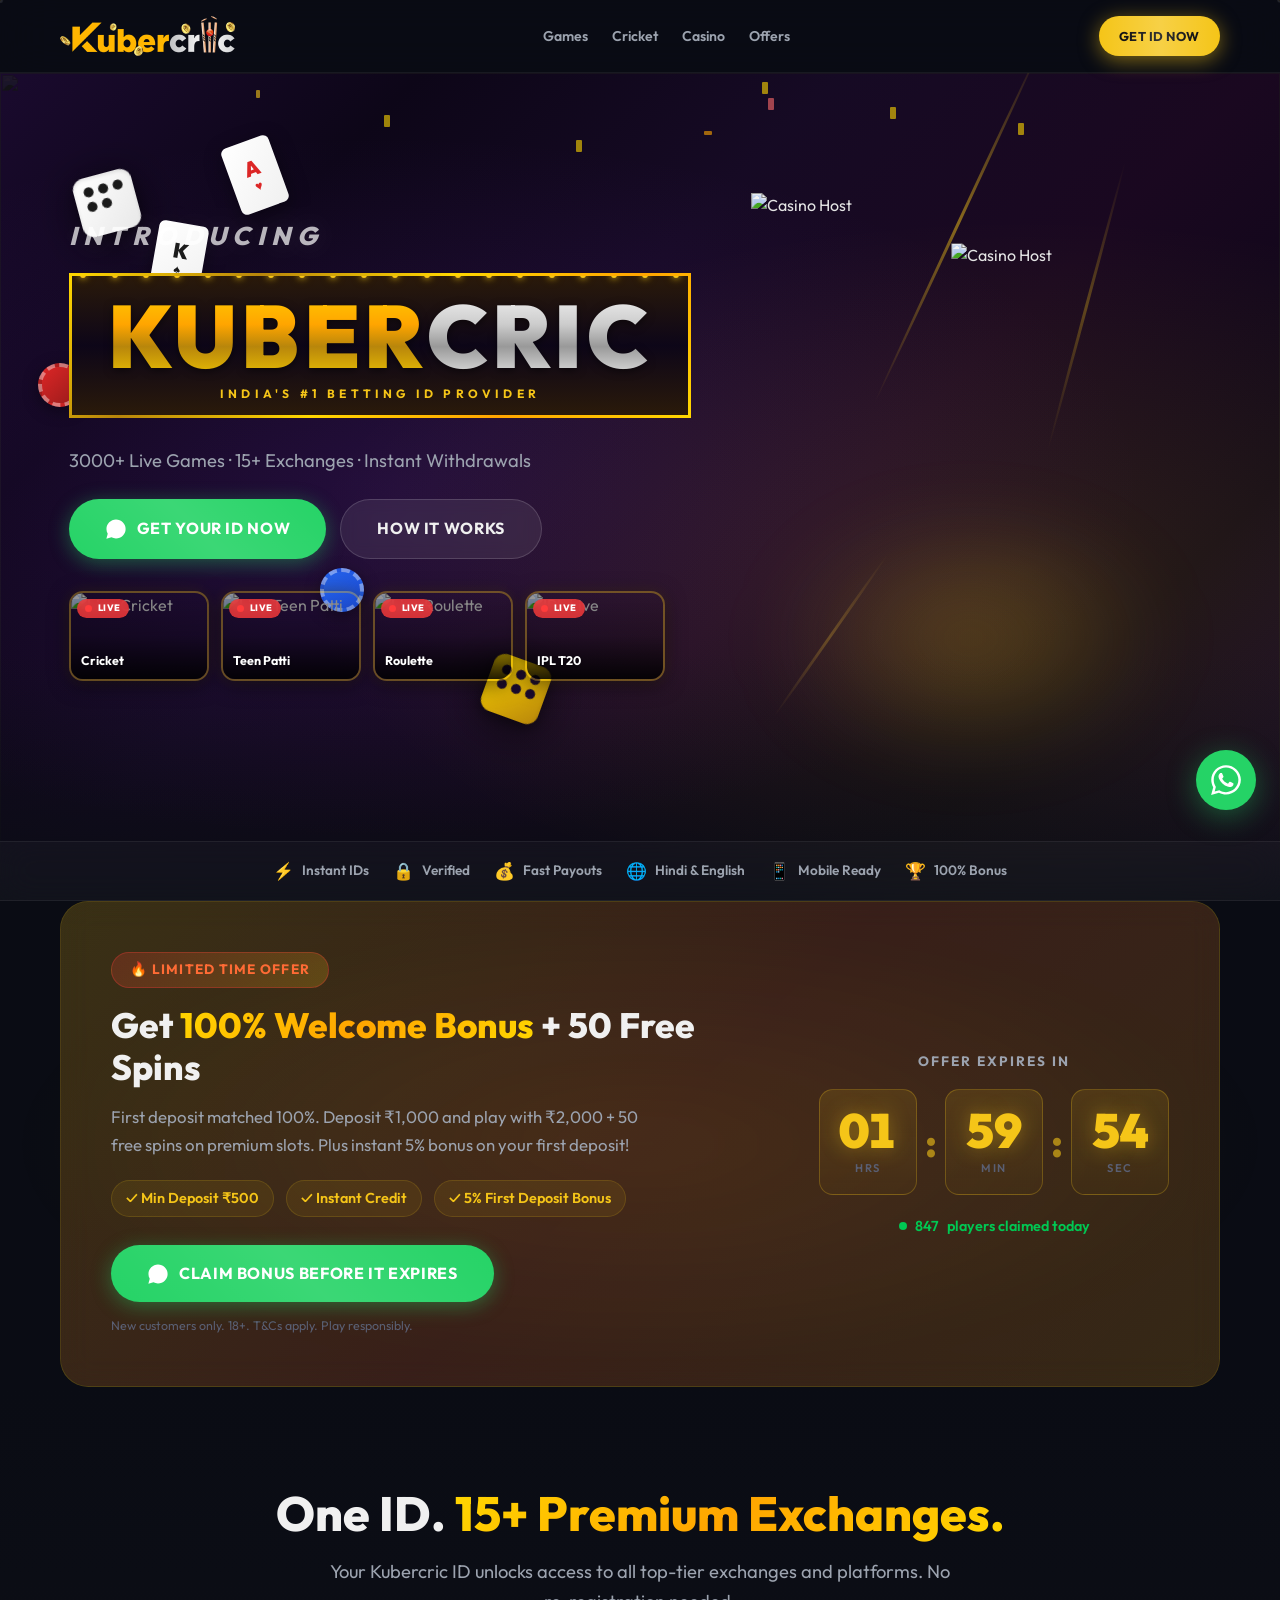
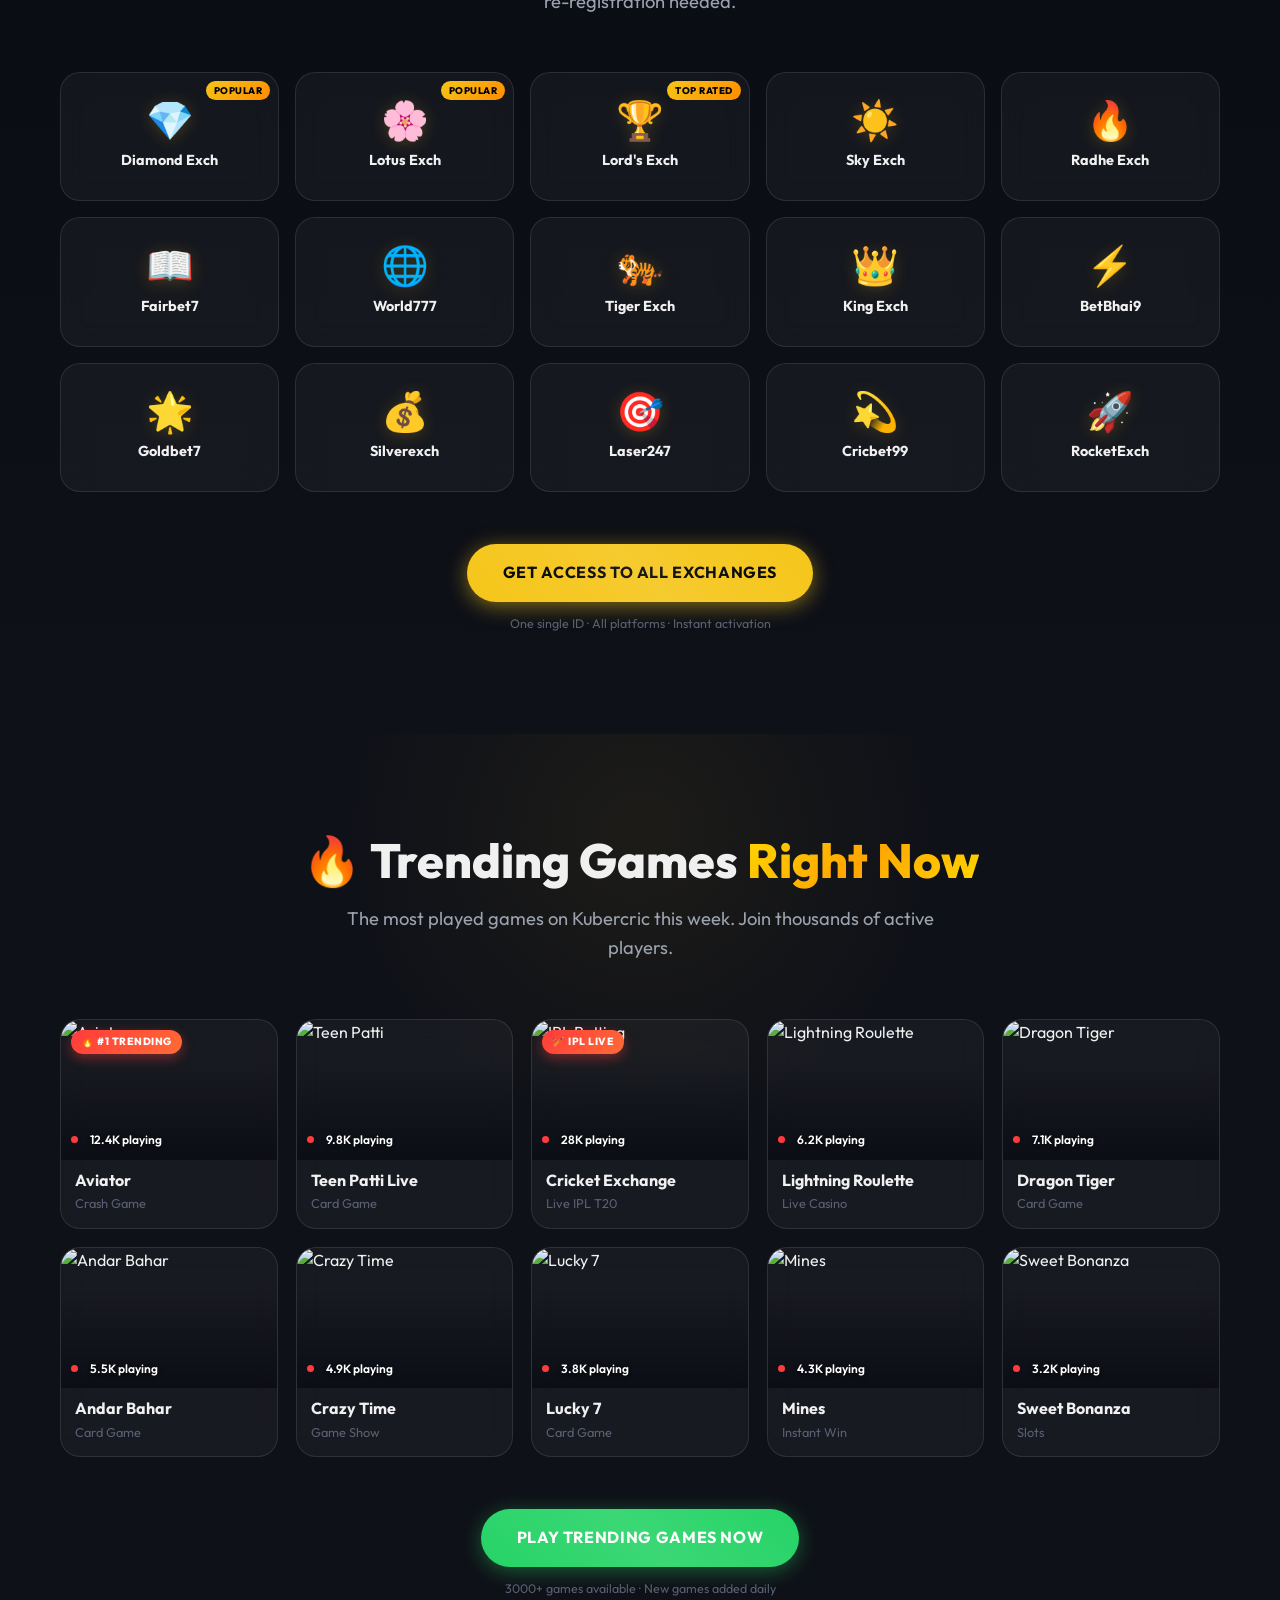
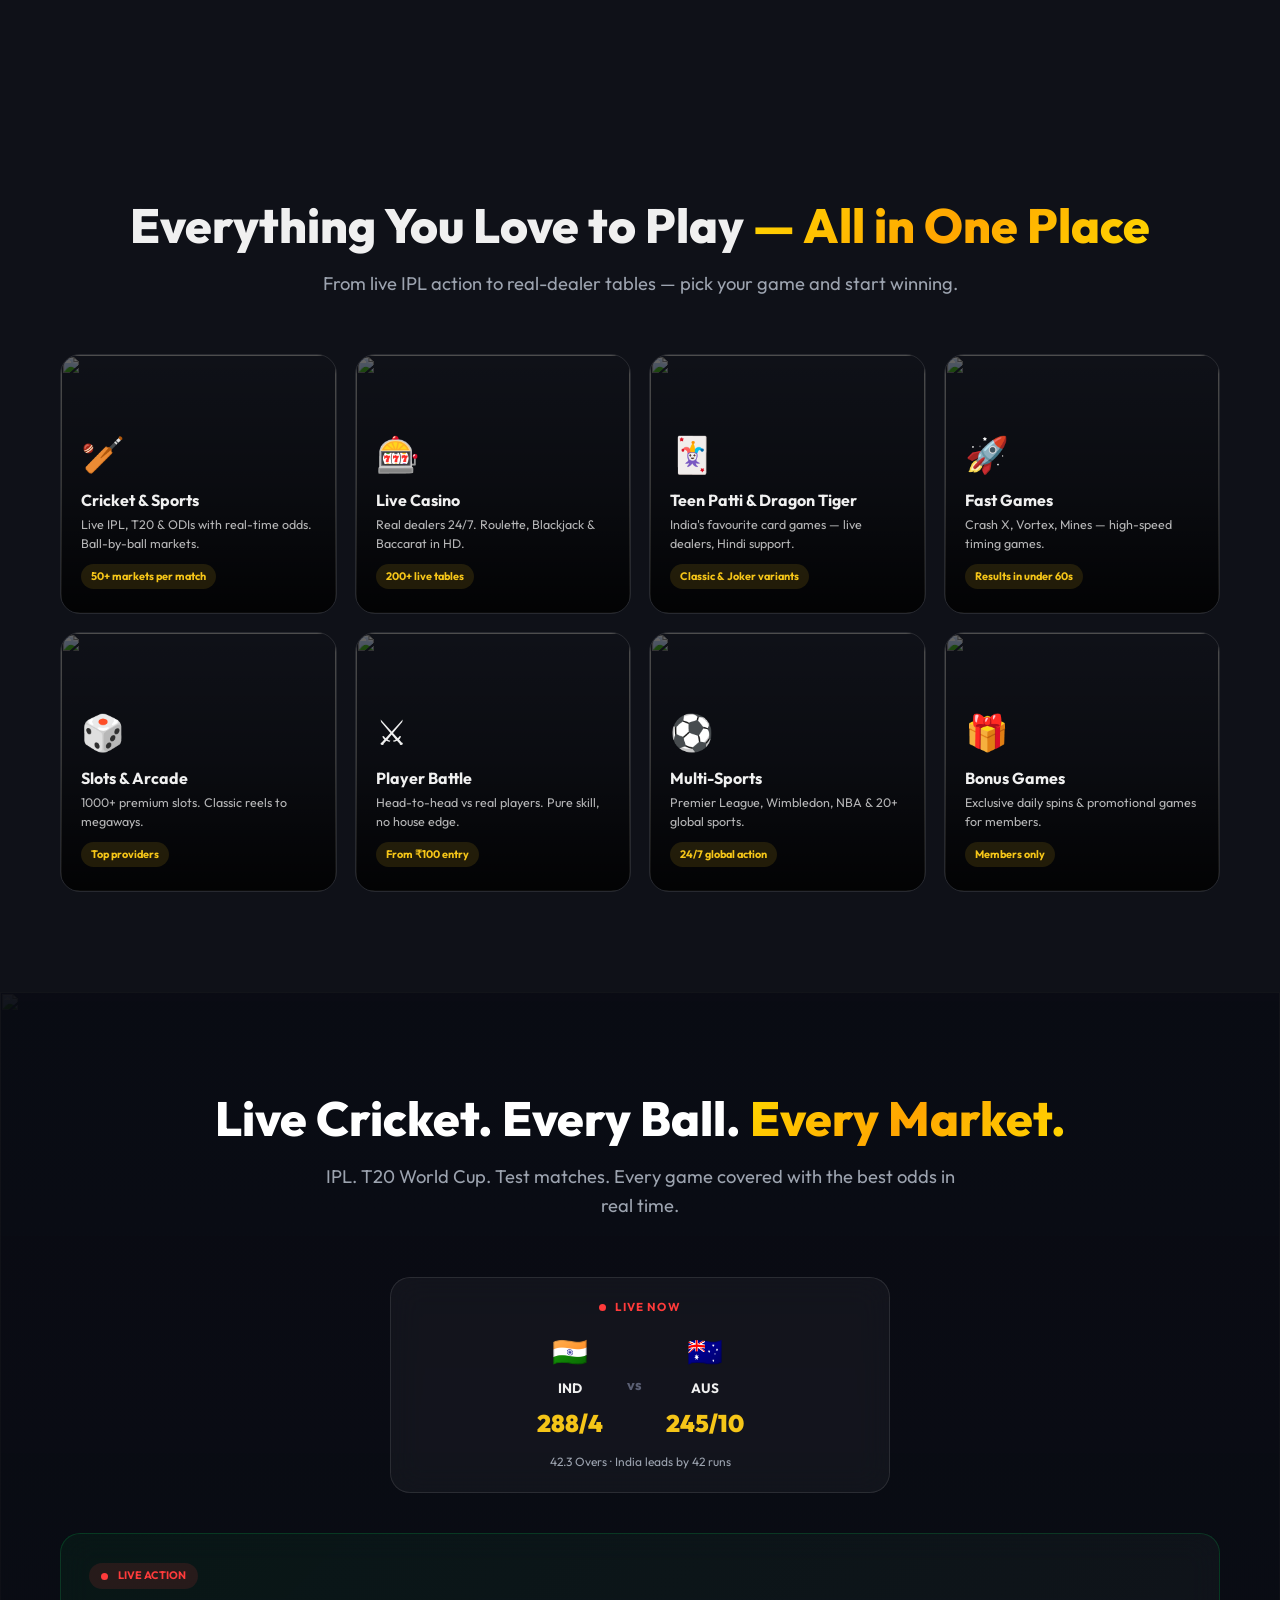
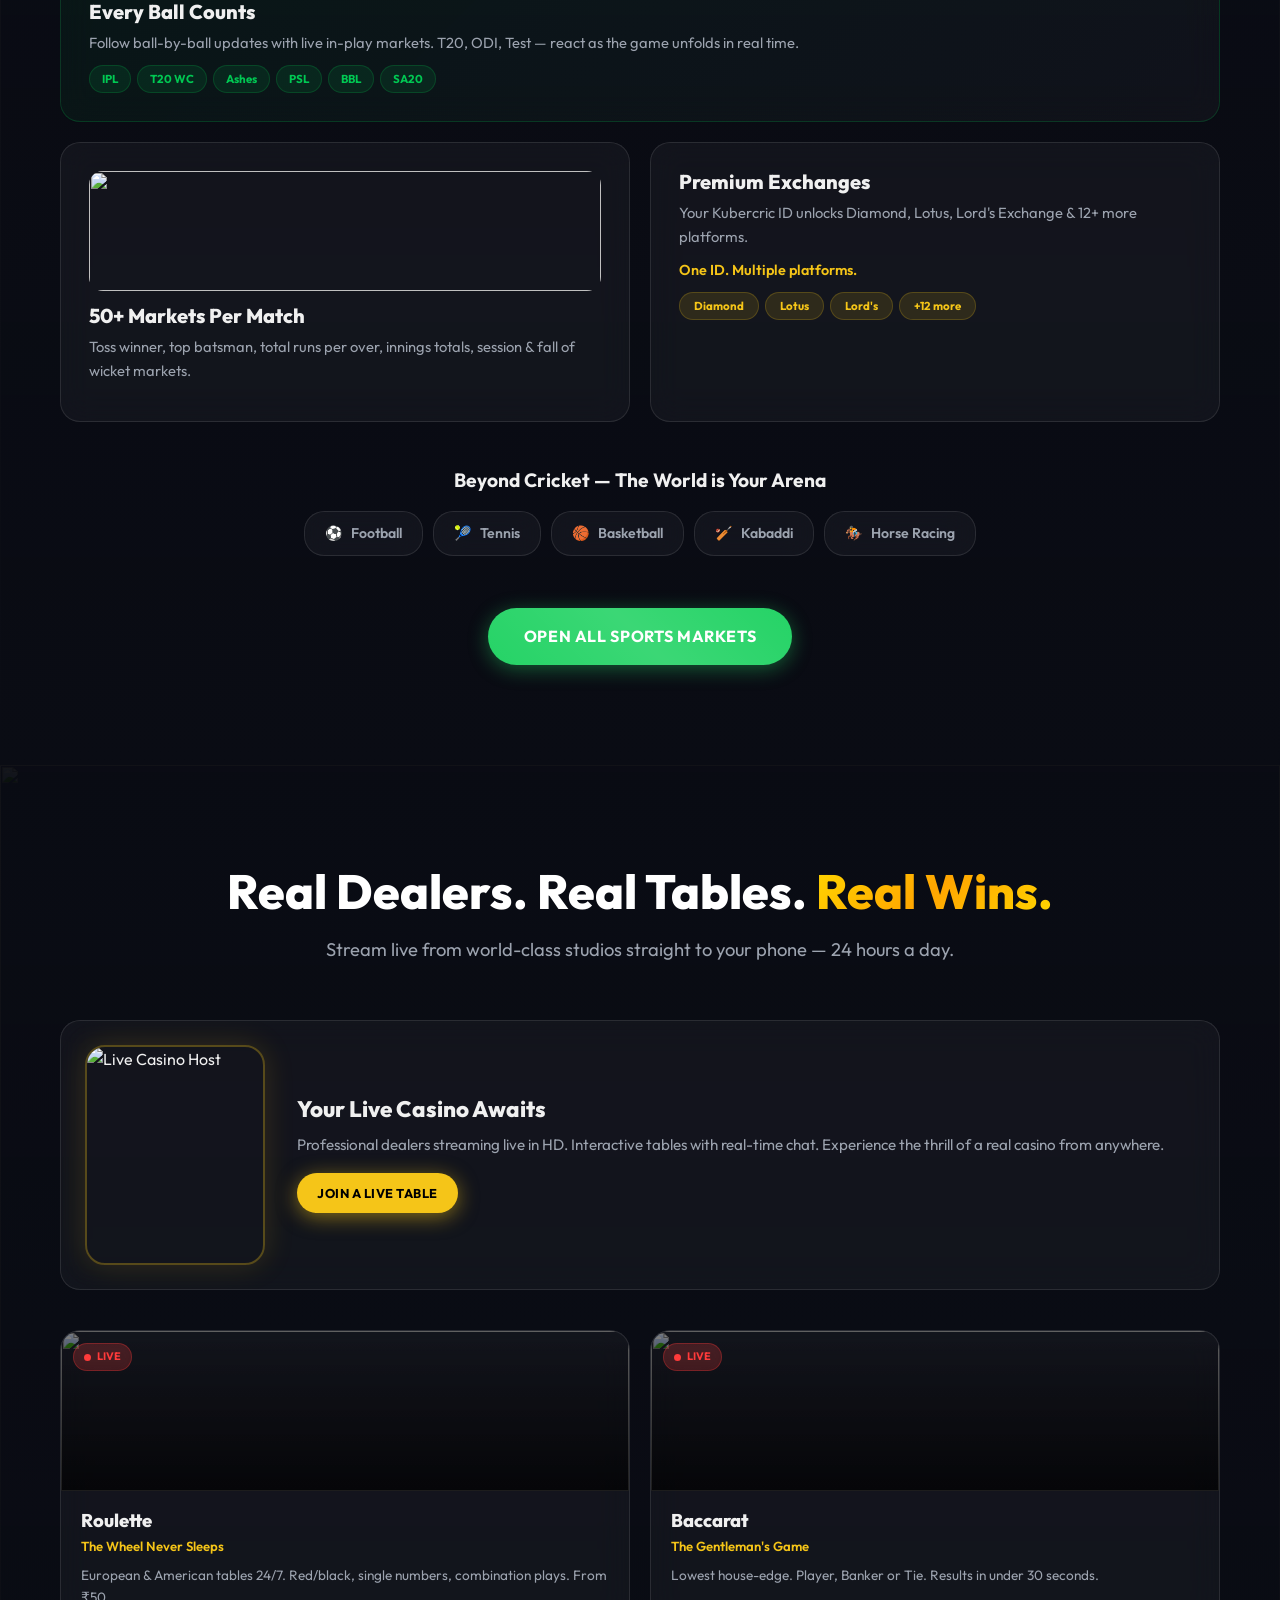
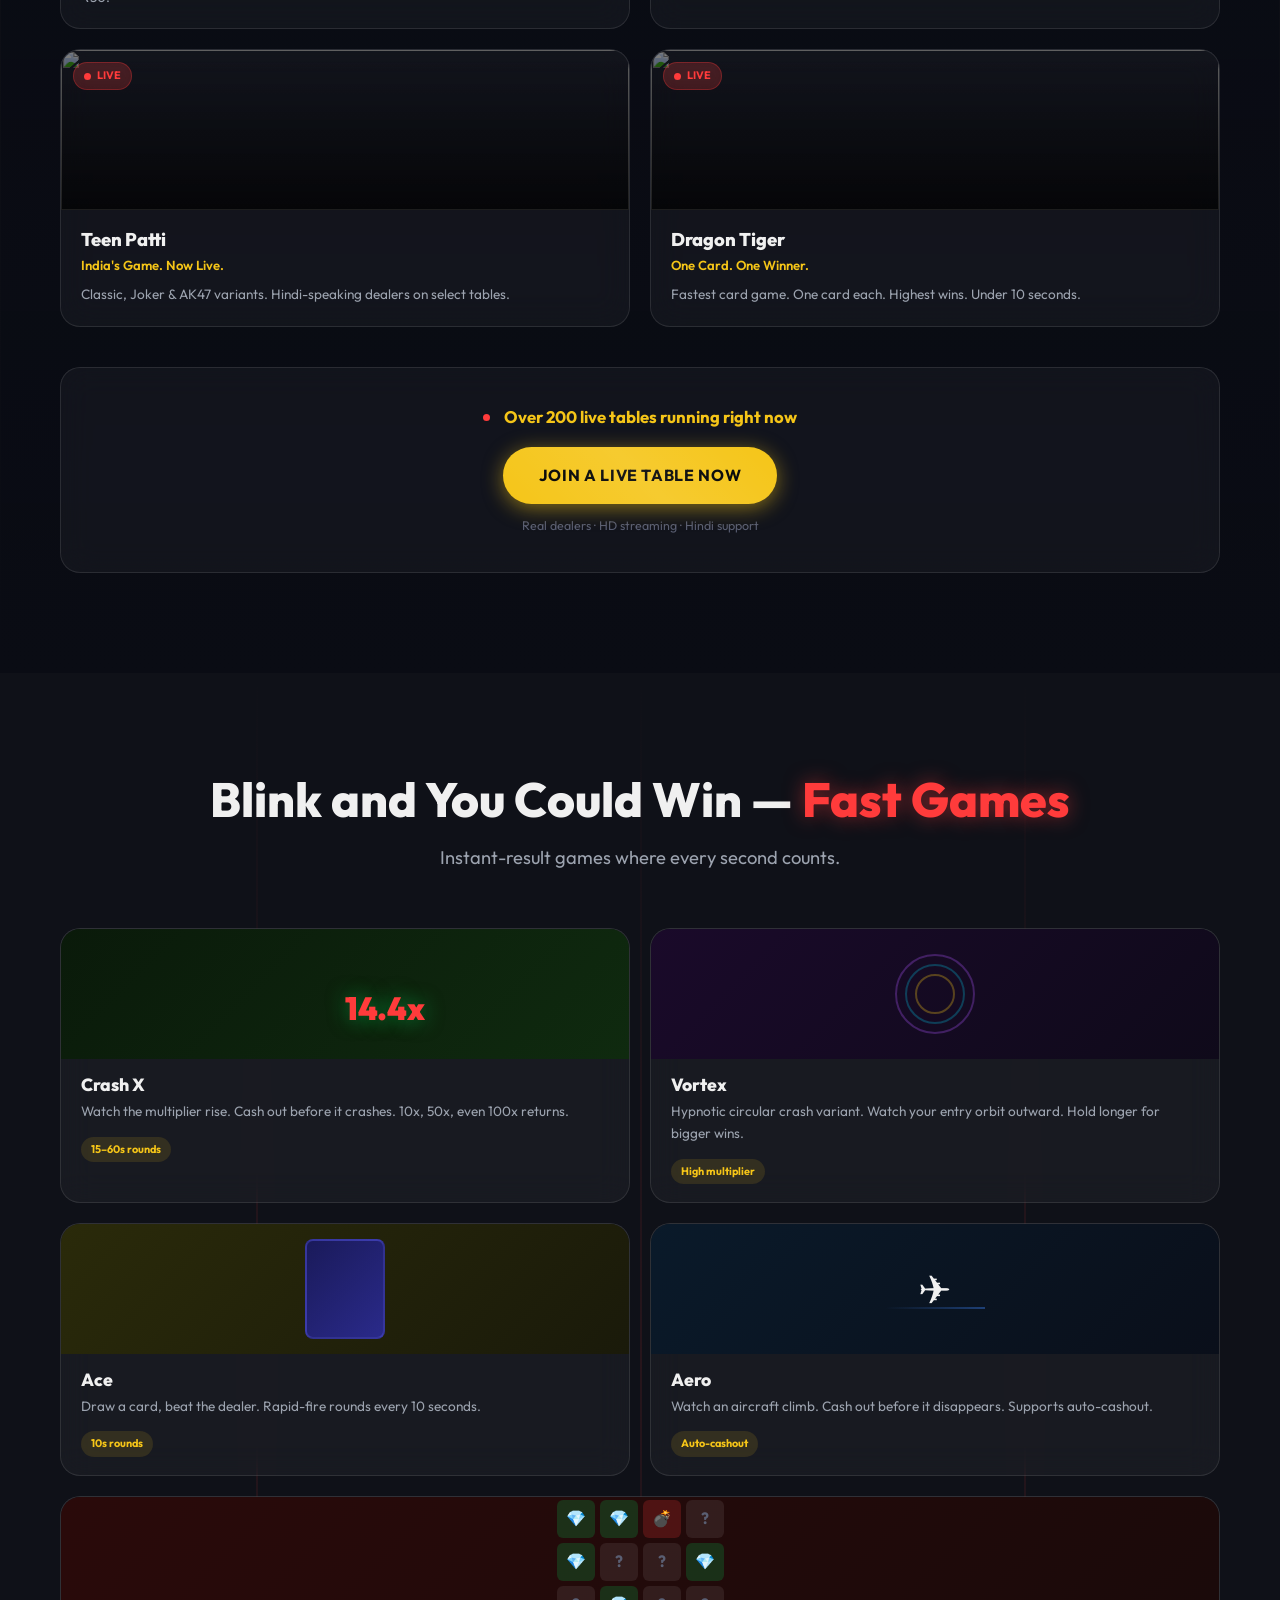
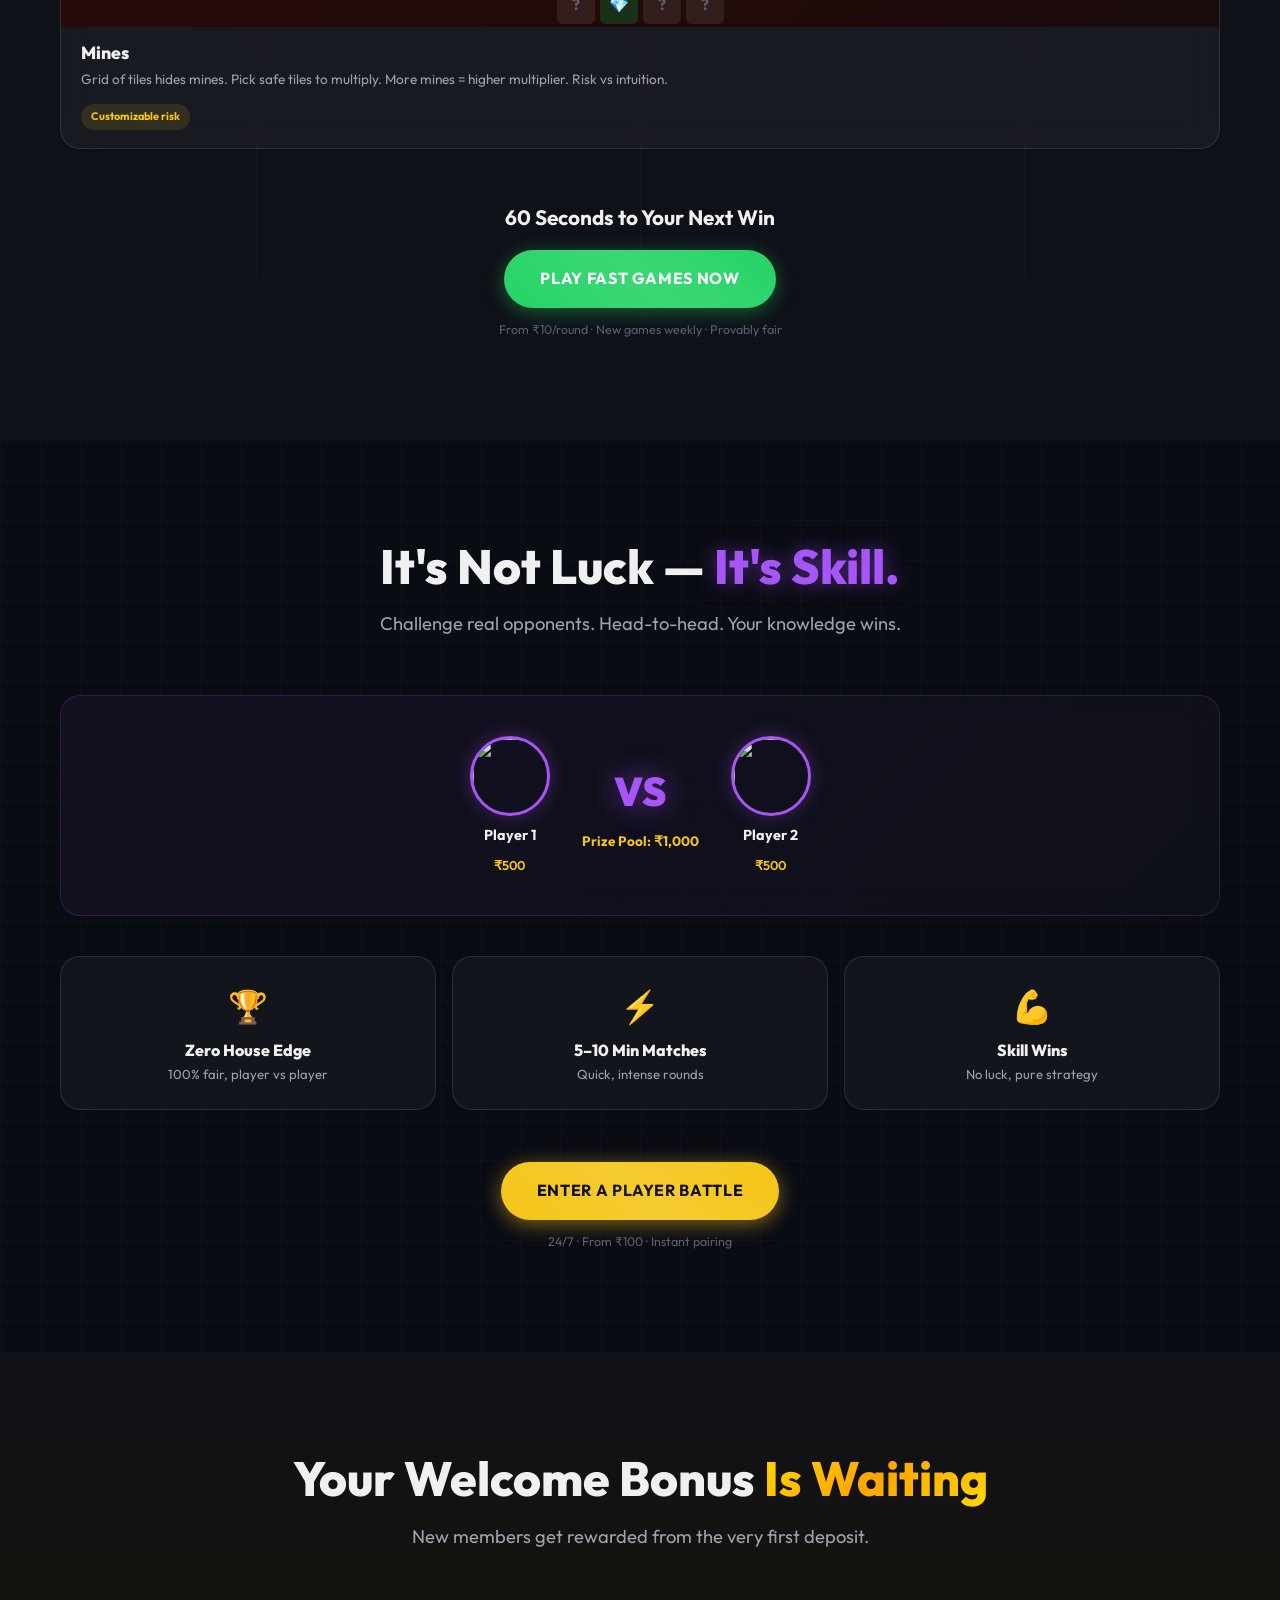
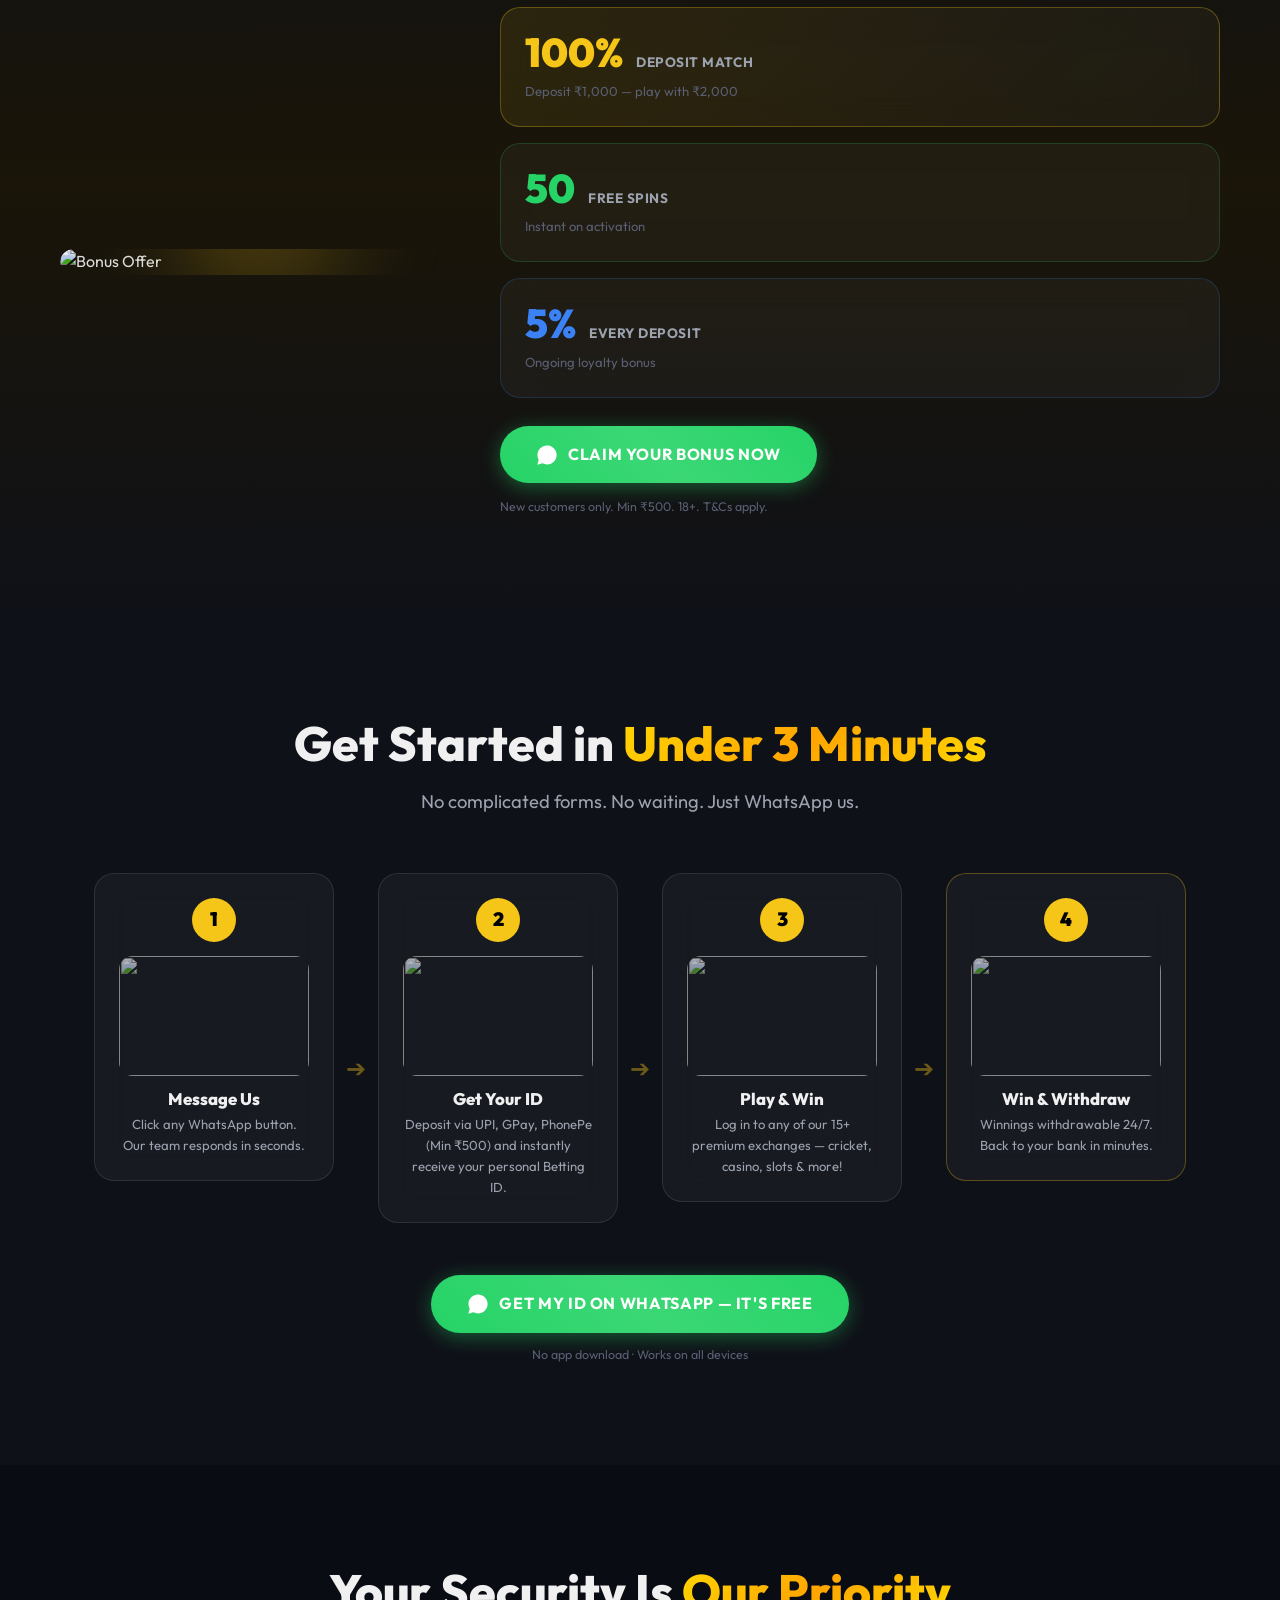
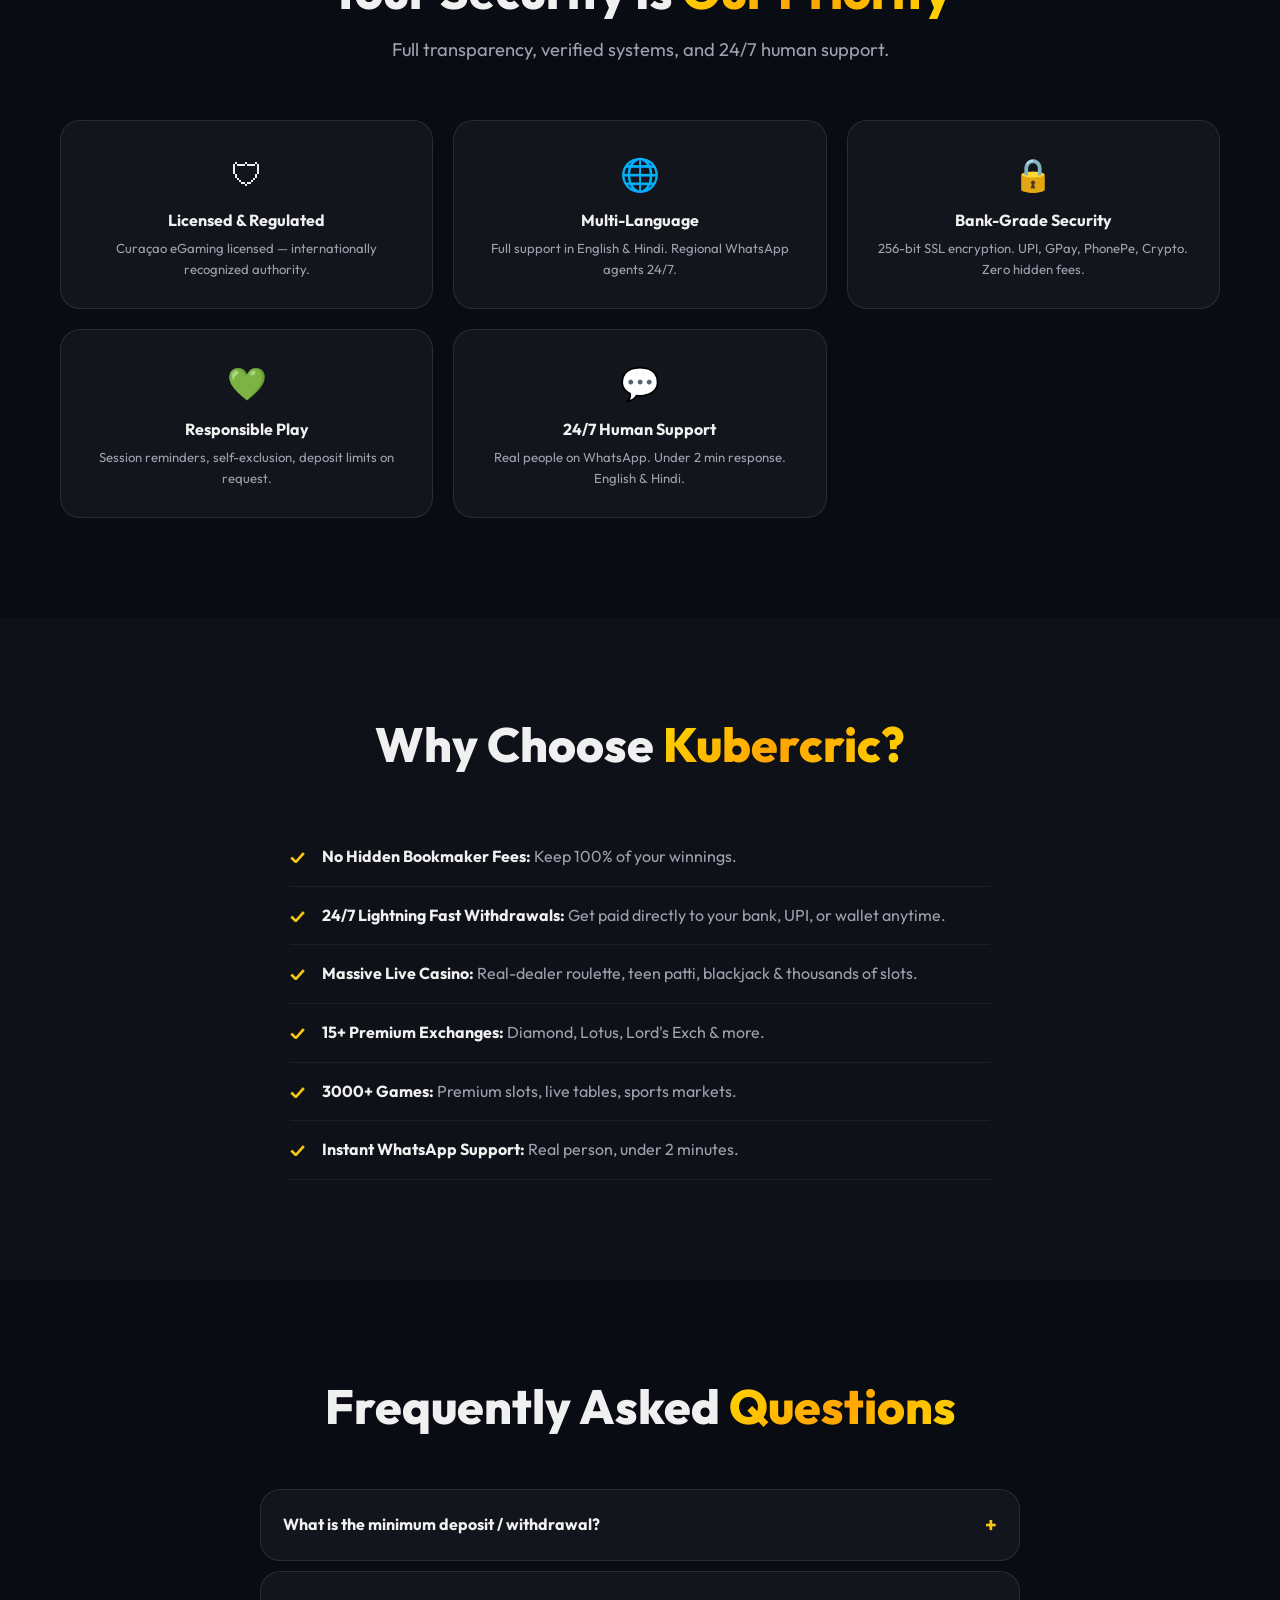
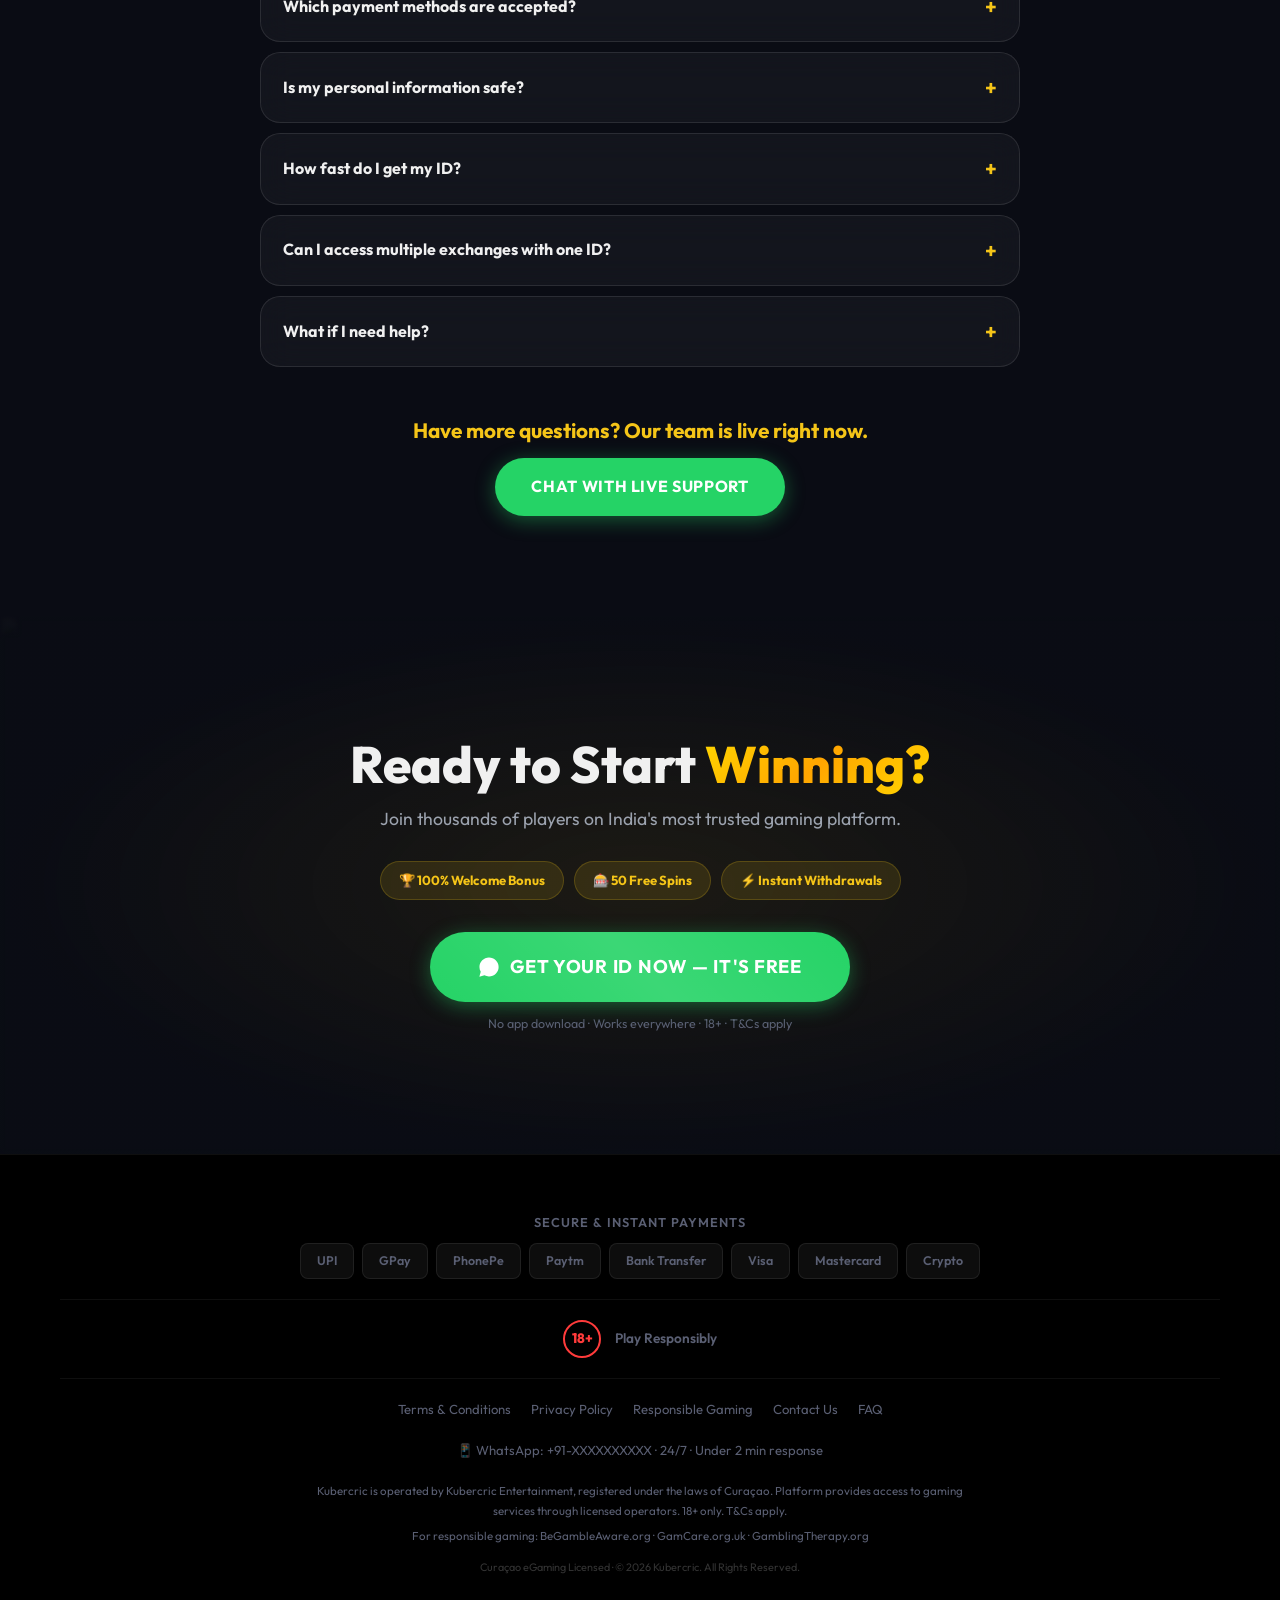
==== index.html @ c92ad613 "Update header to use logo.png instead of text logo Co-Authored-By: Claude Opus 4.6 <noreply@anthropi" ====
<!DOCTYPE html>
<html lang="en">
<head>
    <meta charset="UTF-8">
    <meta name="viewport" content="width=device-width, initial-scale=1.0">
    <meta name="description" content="Kubercric — India's Most Trusted Online Betting ID Provider. 3000+ games, 15+ premium exchanges, instant withdrawals via UPI. Get your ID in 60 seconds on WhatsApp.">
    <title>Kubercric | India's Most Trusted Online Betting ID Provider</title>
    <link rel="preconnect" href="https://fonts.googleapis.com">
    <link rel="preconnect" href="https://fonts.gstatic.com" crossorigin>
    <link href="https://fonts.googleapis.com/css2?family=Outfit:wght@300;400;600;700;800;900&display=swap" rel="stylesheet">
    <link rel="stylesheet" href="styles.css">
</head>
<body>

    <!-- ANIMATED PARTICLES CANVAS -->
    <canvas id="particles" class="particles-canvas"></canvas>

    <!-- ═══════════════════════════════════════════ -->
    <!-- STICKY HEADER                               -->
    <!-- ═══════════════════════════════════════════ -->
    <header class="header" id="header">
        <div class="container header-inner">
            <div class="logo">
                <img src="logo.png" alt="Kubercric" class="logo-img">
            </div>
            <nav class="header-nav">
                <a href="#games" class="nav-link">Games</a>
                <a href="#cricket" class="nav-link">Cricket</a>
                <a href="#casino" class="nav-link">Casino</a>
                <a href="#offers" class="nav-link">Offers</a>
            </nav>
            <a href="https://wa.me/1234567890" class="btn btn-gold btn-sm header-cta">
                <span class="btn-sparkle"></span>
                Get ID Now
            </a>
        </div>
    </header>

    <!-- FLOATING WHATSAPP (Desktop) -->
    <a href="https://wa.me/1234567890" target="_blank" class="floating-wa" aria-label="Chat on WhatsApp">
        <svg xmlns="http://www.w3.org/2000/svg" viewBox="0 0 448 512" fill="currentColor"><path d="M380.9 97.1C339 55.1 283.2 32 223.9 32c-122.4 0-222 99.6-222 222 0 39.1 10.2 77.3 29.6 111L0 480l117.7-30.9c32.4 17.7 68.9 27 106.1 27h.1c122.3 0 224.1-99.6 224.1-222 0-59.3-25.2-115-67.1-157.1zm-157 341.6c-33.2 0-65.7-8.9-94-25.7l-6.7-4-69.8 18.3L72 359.2l-4.4-7c-18.5-29.4-28.2-63.3-28.2-98.2 0-101.7 82.8-184.5 184.6-184.5 49.3 0 95.6 19.2 130.4 54.1 34.8 34.9 56.2 81.2 56.1 130.5 0 101.8-84.9 184.6-186.6 184.6zm101.2-138.2c-5.5-2.8-32.8-16.2-37.9-18-5.1-1.9-8.8-2.8-12.5 2.8-3.7 5.6-14.3 18-17.6 21.8-3.2 3.7-6.5 4.2-12 1.4-32.6-16.3-54-29.1-75.5-66-5.7-9.8 5.7-9.1 16.3-30.3 1.8-3.7.9-6.9-.5-9.7-1.4-2.8-12.5-30.1-17.1-41.2-4.5-10.8-9.1-9.3-12.5-9.5-3.2-.2-6.9-.2-10.6-.2-3.7 0-9.7 1.4-14.8 6.9-5.1 5.6-19.4 19-19.4 46.3 0 27.3 19.9 53.7 22.6 57.4 2.8 3.7 39.1 59.7 94.8 83.8 35.2 15.2 49 16.5 66.6 13.9 10.7-1.6 32.8-13.4 37.4-26.4 4.6-13 4.6-24.1 3.2-26.4-1.3-2.5-5-3.9-10.5-6.6z"/></svg>
    </a>

    <!-- ═══════════════════════════════════════════ -->
    <!-- HERO BANNER — MAHAKAL-STYLE FULL WIDTH       -->
    <!-- ═══════════════════════════════════════════ -->
    <section class="hero-banner" id="hero">

        <!-- BG layers -->
        <div class="hb-bg">
            <div class="hb-bg-gradient"></div>
            <div class="hb-bg-casino-blur">
                <img src="https://images.unsplash.com/photo-1596838132731-3301c3fd4317?w=1920&q=80" alt="" loading="eager">
            </div>
            <div class="hb-bg-overlay"></div>
            <!-- animated gold streaks -->
            <div class="hb-streak hb-streak--1"></div>
            <div class="hb-streak hb-streak--2"></div>
            <div class="hb-streak hb-streak--3"></div>
        </div>

        <!-- Floating 3D Elements — Dice, Cards, Chips -->
        <div class="hb-floats">
            <!-- Dice top-left -->
            <div class="hb-dice hb-dice--1">
                <div class="dice-face">
                    <span class="dice-dot"></span><span class="dice-dot"></span>
                    <span class="dice-dot"></span><span class="dice-dot"></span>
                    <span class="dice-dot"></span>
                </div>
            </div>
            <!-- Dice bottom-center-left -->
            <div class="hb-dice hb-dice--2">
                <div class="dice-face dice-face--gold">
                    <span class="dice-dot"></span><span class="dice-dot"></span>
                    <span class="dice-dot"></span><span class="dice-dot"></span>
                    <span class="dice-dot"></span><span class="dice-dot"></span>
                </div>
            </div>
            <!-- Playing cards top-right -->
            <div class="hb-card-float hb-card-float--1">
                <div class="playing-card playing-card--red">A<span>&#9829;</span></div>
            </div>
            <div class="hb-card-float hb-card-float--2">
                <div class="playing-card playing-card--black">K<span>&#9824;</span></div>
            </div>
            <!-- Chips -->
            <div class="hb-chip hb-chip--1"></div>
            <div class="hb-chip hb-chip--2"></div>
            <!-- Confetti particles -->
            <div class="hb-confetti hb-confetti--1"></div>
            <div class="hb-confetti hb-confetti--2"></div>
            <div class="hb-confetti hb-confetti--3"></div>
            <div class="hb-confetti hb-confetti--4"></div>
            <div class="hb-confetti hb-confetti--5"></div>
            <div class="hb-confetti hb-confetti--6"></div>
            <div class="hb-confetti hb-confetti--7"></div>
            <div class="hb-confetti hb-confetti--8"></div>
        </div>

        <!-- ═══ MAIN HERO LAYOUT ═══ -->
        <div class="hb-content">

            <!-- LEFT SIDE — Branding + CTA -->
            <div class="hb-left">
                <div class="hb-intro-text">INTRODUCING</div>

                <!-- BRAND MARQUEE -->
                <div class="hb-brand">
                    <div class="hb-brand-border">
                        <div class="hb-brand-inner">
                            <span class="hb-brand-kuber">KUBER</span><span class="hb-brand-cric">CRIC</span>
                        </div>
                        <div class="hb-brand-tagline">INDIA'S #1 BETTING ID PROVIDER</div>
                        <!-- Marquee lights -->
                        <div class="marquee-lights">
                            <span></span><span></span><span></span><span></span><span></span>
                            <span></span><span></span><span></span><span></span><span></span>
                            <span></span><span></span><span></span><span></span><span></span>
                            <span></span><span></span><span></span><span></span><span></span>
                        </div>
                    </div>
                </div>

                <p class="hb-desc">3000+ Live Games &middot; 15+ Exchanges &middot; Instant Withdrawals</p>

                <div class="hb-cta-row">
                    <a href="https://wa.me/1234567890" class="btn btn-wa btn-lg btn-pulse btn-glow">
                        <svg class="btn-icon" xmlns="http://www.w3.org/2000/svg" viewBox="0 0 448 512" fill="currentColor"><path d="M380.9 97.1C339 55.1 283.2 32 223.9 32c-122.4 0-222 99.6-222 222 0 39.1 10.2 77.3 29.6 111L0 480l117.7-30.9c32.4 17.7 68.9 27 106.1 27h.1c122.3 0 224.1-99.6 224.1-222 0-59.3-25.2-115-67.1-157.1z"/></svg>
                        Get Your ID Now
                    </a>
                    <a href="#how-it-works" class="btn btn-glass btn-lg">How It Works</a>
                </div>

                <!-- LIVE GAME PREVIEW CARDS -->
                <div class="hb-game-cards">
                    <div class="hb-game-thumb">
                        <img src="https://images.unsplash.com/photo-1531415074968-036ba1b575da?w=260&q=75" alt="Live Cricket" loading="eager">
                        <div class="hb-game-thumb-overlay">
                            <span class="hb-live-badge"><span class="live-dot"></span>LIVE</span>
                            <span class="hb-game-name">Cricket</span>
                        </div>
                    </div>
                    <div class="hb-game-thumb">
                        <img src="https://images.unsplash.com/photo-1534528741775-53994a69daeb?w=260&q=75" alt="Live Teen Patti" loading="eager">
                        <div class="hb-game-thumb-overlay">
                            <span class="hb-live-badge"><span class="live-dot"></span>LIVE</span>
                            <span class="hb-game-name">Teen Patti</span>
                        </div>
                    </div>
                    <div class="hb-game-thumb">
                        <img src="https://images.unsplash.com/photo-1606167668584-78701c57f13d?w=260&q=75" alt="Live Roulette" loading="eager">
                        <div class="hb-game-thumb-overlay">
                            <span class="hb-live-badge"><span class="live-dot"></span>LIVE</span>
                            <span class="hb-game-name">Roulette</span>
                        </div>
                    </div>
                    <div class="hb-game-thumb">
                        <img src="https://images.unsplash.com/photo-1624526267942-ab0ff8a3e972?w=260&q=75" alt="IPL Live" loading="eager">
                        <div class="hb-game-thumb-overlay">
                            <span class="hb-live-badge"><span class="live-dot"></span>LIVE</span>
                            <span class="hb-game-name">IPL T20</span>
                        </div>
                    </div>
                </div>
            </div>

            <!-- RIGHT SIDE — Host Girls -->
            <div class="hb-right">
                <div class="hb-hosts">
                    <!-- Host Girl 1 (brunette, front) -->
                    <div class="hb-host hb-host--1">
                        <img src="https://images.unsplash.com/photo-1529626455594-4ff0802cfb7e?w=500&q=85" alt="Casino Host" loading="eager">
                    </div>
                    <!-- Host Girl 2 (blonde, behind) -->
                    <div class="hb-host hb-host--2">
                        <img src="https://images.unsplash.com/photo-1534528741775-53994a69daeb?w=500&q=85" alt="Casino Host" loading="eager">
                    </div>
                    <!-- Glow behind hosts -->
                    <div class="hb-host-glow"></div>
                </div>
            </div>
        </div>

        <!-- Trust Strip -->
        <div class="hb-trust-bar">
            <div class="hb-trust-inner">
                <div class="trust-item"><span class="trust-icon">&#9889;</span> Instant IDs</div>
                <div class="trust-item"><span class="trust-icon">&#128274;</span> Verified</div>
                <div class="trust-item"><span class="trust-icon">&#128176;</span> Fast Payouts</div>
                <div class="trust-item"><span class="trust-icon">&#127760;</span> Hindi &amp; English</div>
                <div class="trust-item"><span class="trust-icon">&#128241;</span> Mobile Ready</div>
                <div class="trust-item"><span class="trust-icon">&#127942;</span> 100% Bonus</div>
            </div>
        </div>
    </section>

    <!-- ═══════════════════════════════════════════ -->
    <!-- LIMITED TIME OFFER — 2 HOUR COUNTDOWN        -->
    <!-- ═══════════════════════════════════════════ -->
    <section class="section section-offer-countdown" id="limited-offer">
        <div class="offer-bg-pulse"></div>
        <div class="container">
            <div class="countdown-banner glass-panel">
                <div class="countdown-left">
                    <div class="countdown-badge">&#128293; LIMITED TIME OFFER</div>
                    <h2 class="countdown-title">Get <span class="text-gradient-gold">100% Welcome Bonus</span> + 50 Free Spins</h2>
                    <p class="countdown-desc">First deposit matched 100%. Deposit &#8377;1,000 and play with &#8377;2,000 + 50 free spins on premium slots. Plus instant 5% bonus on your first deposit!</p>
                    <div class="countdown-features">
                        <span class="cf-item">&#10003; Min Deposit &#8377;500</span>
                        <span class="cf-item">&#10003; Instant Credit</span>
                        <span class="cf-item">&#10003; 5% First Deposit Bonus</span>
                    </div>
                    <a href="https://wa.me/1234567890" class="btn btn-wa btn-lg btn-pulse btn-glow">
                        <svg class="btn-icon" xmlns="http://www.w3.org/2000/svg" viewBox="0 0 448 512" fill="currentColor"><path d="M380.9 97.1C339 55.1 283.2 32 223.9 32c-122.4 0-222 99.6-222 222 0 39.1 10.2 77.3 29.6 111L0 480l117.7-30.9c32.4 17.7 68.9 27 106.1 27h.1c122.3 0 224.1-99.6 224.1-222 0-59.3-25.2-115-67.1-157.1z"/></svg>
                        Claim Bonus Before It Expires
                    </a>
                    <p class="offer-disclaimer">New customers only. 18+. T&amp;Cs apply. Play responsibly.</p>
                </div>
                <div class="countdown-right">
                    <div class="countdown-label">OFFER EXPIRES IN</div>
                    <div class="countdown-timer" id="countdownTimer">
                        <div class="timer-block">
                            <span class="timer-value" id="timerHours">02</span>
                            <span class="timer-unit">HRS</span>
                        </div>
                        <span class="timer-sep">:</span>
                        <div class="timer-block">
                            <span class="timer-value" id="timerMins">00</span>
                            <span class="timer-unit">MIN</span>
                        </div>
                        <span class="timer-sep">:</span>
                        <div class="timer-block">
                            <span class="timer-value" id="timerSecs">00</span>
                            <span class="timer-unit">SEC</span>
                        </div>
                    </div>
                    <div class="countdown-urgency">
                        <span class="urgency-dot"></span>
                        <span id="claimCount">847</span> players claimed today
                    </div>
                </div>
            </div>
        </div>
    </section>

    <!-- ═══════════════════════════════════════════ -->
    <!-- OUR PROVIDERS / EXCHANGES                    -->
    <!-- ═══════════════════════════════════════════ -->
    <section class="section section-providers" id="providers">
        <div class="container">
            <div class="section-header">
                <h2 class="section-title">One ID. <span class="text-gradient-gold">15+ Premium Exchanges.</span></h2>
                <p class="section-subtitle">Your Kubercric ID unlocks access to all top-tier exchanges and platforms. No re-registration needed.</p>
            </div>

            <div class="providers-grid">
                <div class="provider-card glass-panel">
                    <div class="provider-logo">&#128142;</div>
                    <span class="provider-name">Diamond Exch</span>
                    <span class="provider-badge">Popular</span>
                </div>
                <div class="provider-card glass-panel">
                    <div class="provider-logo">&#127800;</div>
                    <span class="provider-name">Lotus Exch</span>
                    <span class="provider-badge">Popular</span>
                </div>
                <div class="provider-card glass-panel">
                    <div class="provider-logo">&#127942;</div>
                    <span class="provider-name">Lord's Exch</span>
                    <span class="provider-badge">Top Rated</span>
                </div>
                <div class="provider-card glass-panel">
                    <div class="provider-logo">&#9728;&#65039;</div>
                    <span class="provider-name">Sky Exch</span>
                </div>
                <div class="provider-card glass-panel">
                    <div class="provider-logo">&#128293;</div>
                    <span class="provider-name">Radhe Exch</span>
                </div>
                <div class="provider-card glass-panel">
                    <div class="provider-logo">&#128214;</div>
                    <span class="provider-name">Fairbet7</span>
                </div>
                <div class="provider-card glass-panel">
                    <div class="provider-logo">&#127760;</div>
                    <span class="provider-name">World777</span>
                </div>
                <div class="provider-card glass-panel">
                    <div class="provider-logo">&#128005;</div>
                    <span class="provider-name">Tiger Exch</span>
                </div>
                <div class="provider-card glass-panel">
                    <div class="provider-logo">&#128081;</div>
                    <span class="provider-name">King Exch</span>
                </div>
                <div class="provider-card glass-panel">
                    <div class="provider-logo">&#9889;</div>
                    <span class="provider-name">BetBhai9</span>
                </div>
                <div class="provider-card glass-panel">
                    <div class="provider-logo">&#127775;</div>
                    <span class="provider-name">Goldbet7</span>
                </div>
                <div class="provider-card glass-panel">
                    <div class="provider-logo">&#128176;</div>
                    <span class="provider-name">Silverexch</span>
                </div>
                <div class="provider-card glass-panel">
                    <div class="provider-logo">&#127919;</div>
                    <span class="provider-name">Laser247</span>
                </div>
                <div class="provider-card glass-panel">
                    <div class="provider-logo">&#128171;</div>
                    <span class="provider-name">Cricbet99</span>
                </div>
                <div class="provider-card glass-panel">
                    <div class="provider-logo">&#128640;</div>
                    <span class="provider-name">RocketExch</span>
                </div>
            </div>

            <div class="section-cta">
                <a href="https://wa.me/1234567890" class="btn btn-gold btn-lg btn-glow">Get Access to All Exchanges</a>
                <p class="microcopy">One single ID &middot; All platforms &middot; Instant activation</p>
            </div>
        </div>
    </section>

    <!-- ═══════════════════════════════════════════ -->
    <!-- TRENDING GAMES                               -->
    <!-- ═══════════════════════════════════════════ -->
    <section class="section section-trending" id="trending">
        <div class="container">
            <div class="section-header">
                <h2 class="section-title">&#128293; Trending Games <span class="text-gradient-gold">Right Now</span></h2>
                <p class="section-subtitle">The most played games on Kubercric this week. Join thousands of active players.</p>
            </div>

            <div class="trending-grid">
                <div class="trending-card glass-panel" data-hot="true">
                    <div class="trending-img">
                        <img src="https://images.unsplash.com/photo-1596838132731-3301c3fd4317?w=300&q=75" alt="Aviator" loading="lazy">
                        <div class="trending-overlay"></div>
                        <span class="trending-hot">&#128293; #1 TRENDING</span>
                        <span class="trending-players"><span class="live-dot"></span>12.4K playing</span>
                    </div>
                    <h4>Aviator</h4>
                    <p>Crash Game</p>
                </div>

                <div class="trending-card glass-panel">
                    <div class="trending-img">
                        <img src="https://images.unsplash.com/photo-1541278107931-e006523892df?w=300&q=75" alt="Teen Patti" loading="lazy">
                        <div class="trending-overlay"></div>
                        <span class="trending-players"><span class="live-dot"></span>9.8K playing</span>
                    </div>
                    <h4>Teen Patti Live</h4>
                    <p>Card Game</p>
                </div>

                <div class="trending-card glass-panel">
                    <div class="trending-img">
                        <img src="https://images.unsplash.com/photo-1531415074968-036ba1b575da?w=300&q=75" alt="IPL Betting" loading="lazy">
                        <div class="trending-overlay"></div>
                        <span class="trending-hot">&#127951; IPL LIVE</span>
                        <span class="trending-players"><span class="live-dot"></span>28K playing</span>
                    </div>
                    <h4>Cricket Exchange</h4>
                    <p>Live IPL T20</p>
                </div>

                <div class="trending-card glass-panel">
                    <div class="trending-img">
                        <img src="https://images.unsplash.com/photo-1606167668584-78701c57f13d?w=300&q=75" alt="Lightning Roulette" loading="lazy">
                        <div class="trending-overlay"></div>
                        <span class="trending-players"><span class="live-dot"></span>6.2K playing</span>
                    </div>
                    <h4>Lightning Roulette</h4>
                    <p>Live Casino</p>
                </div>

                <div class="trending-card glass-panel">
                    <div class="trending-img">
                        <img src="https://images.unsplash.com/photo-1518895949257-7621c3c786d7?w=300&q=75" alt="Dragon Tiger" loading="lazy">
                        <div class="trending-overlay"></div>
                        <span class="trending-players"><span class="live-dot"></span>7.1K playing</span>
                    </div>
                    <h4>Dragon Tiger</h4>
                    <p>Card Game</p>
                </div>

                <div class="trending-card glass-panel">
                    <div class="trending-img">
                        <img src="https://images.unsplash.com/photo-1511512578047-dfb367046420?w=300&q=75" alt="Andar Bahar" loading="lazy">
                        <div class="trending-overlay"></div>
                        <span class="trending-players"><span class="live-dot"></span>5.5K playing</span>
                    </div>
                    <h4>Andar Bahar</h4>
                    <p>Card Game</p>
                </div>

                <div class="trending-card glass-panel">
                    <div class="trending-img">
                        <img src="https://images.unsplash.com/photo-1542751371-adc38448a05e?w=300&q=75" alt="Crazy Time" loading="lazy">
                        <div class="trending-overlay"></div>
                        <span class="trending-players"><span class="live-dot"></span>4.9K playing</span>
                    </div>
                    <h4>Crazy Time</h4>
                    <p>Game Show</p>
                </div>

                <div class="trending-card glass-panel">
                    <div class="trending-img">
                        <img src="https://images.unsplash.com/photo-1574629810360-7efbbe195018?w=300&q=75" alt="Lucky 7" loading="lazy">
                        <div class="trending-overlay"></div>
                        <span class="trending-players"><span class="live-dot"></span>3.8K playing</span>
                    </div>
                    <h4>Lucky 7</h4>
                    <p>Card Game</p>
                </div>

                <div class="trending-card glass-panel">
                    <div class="trending-img">
                        <img src="https://images.unsplash.com/photo-1607344645866-009c320b63e0?w=300&q=75" alt="Mines" loading="lazy">
                        <div class="trending-overlay"></div>
                        <span class="trending-players"><span class="live-dot"></span>4.3K playing</span>
                    </div>
                    <h4>Mines</h4>
                    <p>Instant Win</p>
                </div>

                <div class="trending-card glass-panel">
                    <div class="trending-img">
                        <img src="https://images.unsplash.com/photo-1624526267942-ab0ff8a3e972?w=300&q=75" alt="Sweet Bonanza" loading="lazy">
                        <div class="trending-overlay"></div>
                        <span class="trending-players"><span class="live-dot"></span>3.2K playing</span>
                    </div>
                    <h4>Sweet Bonanza</h4>
                    <p>Slots</p>
                </div>
            </div>

            <div class="section-cta">
                <a href="https://wa.me/1234567890" class="btn btn-wa btn-lg btn-pulse btn-glow">Play Trending Games Now</a>
                <p class="microcopy">3000+ games available &middot; New games added daily</p>
            </div>
        </div>
    </section>

    <!-- ═══════════════════════════════════════════ -->
    <!-- GAME CATEGORY GRID                           -->
    <!-- ═══════════════════════════════════════════ -->
    <section class="section section-games" id="games">
        <div class="container">
            <div class="section-header">
                <h2 class="section-title">Everything You Love to Play <span class="text-gradient-gold">&mdash; All in One Place</span></h2>
                <p class="section-subtitle">From live IPL action to real-dealer tables &mdash; pick your game and start winning.</p>
            </div>

            <div class="game-grid">
                <div class="game-card" data-color="green">
                    <div class="game-card-bg">
                        <img src="https://images.unsplash.com/photo-1531415074968-036ba1b575da?w=400&q=75" alt="" loading="lazy">
                    </div>
                    <div class="game-card-content">
                        <div class="game-card-icon">&#127951;</div>
                        <h3 class="game-card-title">Cricket &amp; Sports</h3>
                        <p class="game-card-desc">Live IPL, T20 &amp; ODIs with real-time odds. Ball-by-ball markets.</p>
                        <span class="game-card-tag">50+ markets per match</span>
                    </div>
                </div>

                <div class="game-card" data-color="red">
                    <div class="game-card-bg">
                        <img src="https://images.unsplash.com/photo-1606167668584-78701c57f13d?w=400&q=75" alt="" loading="lazy">
                    </div>
                    <div class="game-card-content">
                        <div class="game-card-icon">&#127920;</div>
                        <h3 class="game-card-title">Live Casino</h3>
                        <p class="game-card-desc">Real dealers 24/7. Roulette, Blackjack &amp; Baccarat in HD.</p>
                        <span class="game-card-tag">200+ live tables</span>
                    </div>
                </div>

                <div class="game-card" data-color="purple">
                    <div class="game-card-bg">
                        <img src="https://images.unsplash.com/photo-1541278107931-e006523892df?w=400&q=75" alt="" loading="lazy">
                    </div>
                    <div class="game-card-content">
                        <div class="game-card-icon">&#127183;</div>
                        <h3 class="game-card-title">Teen Patti &amp; Dragon Tiger</h3>
                        <p class="game-card-desc">India's favourite card games &mdash; live dealers, Hindi support.</p>
                        <span class="game-card-tag">Classic &amp; Joker variants</span>
                    </div>
                </div>

                <div class="game-card" data-color="orange">
                    <div class="game-card-bg">
                        <img src="https://images.unsplash.com/photo-1511512578047-dfb367046420?w=400&q=75" alt="" loading="lazy">
                    </div>
                    <div class="game-card-content">
                        <div class="game-card-icon">&#128640;</div>
                        <h3 class="game-card-title">Fast Games</h3>
                        <p class="game-card-desc">Crash X, Vortex, Mines &mdash; high-speed timing games.</p>
                        <span class="game-card-tag">Results in under 60s</span>
                    </div>
                </div>

                <div class="game-card" data-color="blue">
                    <div class="game-card-bg">
                        <img src="https://images.unsplash.com/photo-1518895949257-7621c3c786d7?w=400&q=75" alt="" loading="lazy">
                    </div>
                    <div class="game-card-content">
                        <div class="game-card-icon">&#127922;</div>
                        <h3 class="game-card-title">Slots &amp; Arcade</h3>
                        <p class="game-card-desc">1000+ premium slots. Classic reels to megaways.</p>
                        <span class="game-card-tag">Top providers</span>
                    </div>
                </div>

                <div class="game-card" data-color="cyan">
                    <div class="game-card-bg">
                        <img src="https://images.unsplash.com/photo-1542751371-adc38448a05e?w=400&q=75" alt="" loading="lazy">
                    </div>
                    <div class="game-card-content">
                        <div class="game-card-icon">&#9876;</div>
                        <h3 class="game-card-title">Player Battle</h3>
                        <p class="game-card-desc">Head-to-head vs real players. Pure skill, no house edge.</p>
                        <span class="game-card-tag">From &#8377;100 entry</span>
                    </div>
                </div>

                <div class="game-card" data-color="teal">
                    <div class="game-card-bg">
                        <img src="https://images.unsplash.com/photo-1574629810360-7efbbe195018?w=400&q=75" alt="" loading="lazy">
                    </div>
                    <div class="game-card-content">
                        <div class="game-card-icon">&#9917;</div>
                        <h3 class="game-card-title">Multi-Sports</h3>
                        <p class="game-card-desc">Premier League, Wimbledon, NBA &amp; 20+ global sports.</p>
                        <span class="game-card-tag">24/7 global action</span>
                    </div>
                </div>

                <div class="game-card" data-color="gold">
                    <div class="game-card-bg">
                        <img src="https://images.unsplash.com/photo-1607344645866-009c320b63e0?w=400&q=75" alt="" loading="lazy">
                    </div>
                    <div class="game-card-content">
                        <div class="game-card-icon">&#127873;</div>
                        <h3 class="game-card-title">Bonus Games</h3>
                        <p class="game-card-desc">Exclusive daily spins &amp; promotional games for members.</p>
                        <span class="game-card-tag">Members only</span>
                    </div>
                </div>
            </div>
        </div>
    </section>

    <!-- ═══════════════════════════════════════════ -->
    <!-- CRICKET & SPORTS — FULL VISUAL               -->
    <!-- ═══════════════════════════════════════════ -->
    <section class="section section-cricket" id="cricket">
        <div class="cricket-bg-image">
            <img src="https://images.unsplash.com/photo-1531415074968-036ba1b575da?w=1920&q=80" alt="" loading="lazy">
            <div class="cricket-bg-overlay"></div>
        </div>
        <div class="container">
            <div class="section-header">
                <h2 class="section-title section-title--white">Live Cricket. Every Ball. <span class="text-gradient-gold">Every Market.</span></h2>
                <p class="section-subtitle">IPL. T20 World Cup. Test matches. Every game covered with the best odds in real time.</p>
            </div>

            <!-- Live Scoreboard Widget -->
            <div class="live-scoreboard glass-panel">
                <div class="scoreboard-header">
                    <span class="live-dot"></span> LIVE NOW
                </div>
                <div class="scoreboard-match">
                    <div class="team">
                        <div class="team-flag">&#127470;&#127475;</div>
                        <span class="team-name">IND</span>
                        <span class="team-score">287/4</span>
                    </div>
                    <div class="match-vs">vs</div>
                    <div class="team">
                        <div class="team-flag">&#127462;&#127482;</div>
                        <span class="team-name">AUS</span>
                        <span class="team-score">245/10</span>
                    </div>
                </div>
                <div class="scoreboard-overs">42.3 Overs &middot; India leads by 42 runs</div>
            </div>

            <div class="cricket-grid">
                <div class="cricket-card glass-panel cricket-card--featured">
                    <div class="cricket-card-badge"><span class="live-dot"></span> LIVE ACTION</div>
                    <h3>Every Ball Counts</h3>
                    <p>Follow ball-by-ball updates with live in-play markets. T20, ODI, Test &mdash; react as the game unfolds in real time.</p>
                    <div class="cricket-leagues">
                        <span class="league-tag">IPL</span>
                        <span class="league-tag">T20 WC</span>
                        <span class="league-tag">Ashes</span>
                        <span class="league-tag">PSL</span>
                        <span class="league-tag">BBL</span>
                        <span class="league-tag">SA20</span>
                    </div>
                </div>

                <div class="cricket-card glass-panel">
                    <div class="cricket-card-img-wrapper">
                        <img src="https://images.unsplash.com/photo-1624526267942-ab0ff8a3e972?w=400&q=75" alt="" loading="lazy">
                    </div>
                    <h3>50+ Markets Per Match</h3>
                    <p>Toss winner, top batsman, total runs per over, innings totals, session &amp; fall of wicket markets.</p>
                </div>

                <div class="cricket-card glass-panel">
                    <h3>Premium Exchanges</h3>
                    <p>Your Kubercric ID unlocks Diamond, Lotus, Lord's Exchange &amp; 12+ more platforms.</p>
                    <p class="text-gold-sm">One ID. Multiple platforms.</p>
                    <div class="exchange-logos">
                        <span class="exchange-pill">Diamond</span>
                        <span class="exchange-pill">Lotus</span>
                        <span class="exchange-pill">Lord's</span>
                        <span class="exchange-pill">+12 more</span>
                    </div>
                </div>
            </div>

            <!-- Sports Row -->
            <div class="sports-row">
                <h3 class="sports-row-title">Beyond Cricket &mdash; The World is Your Arena</h3>
                <div class="sports-tags">
                    <div class="sport-tag glass-panel"><span>&#9917;</span> Football</div>
                    <div class="sport-tag glass-panel"><span>&#127934;</span> Tennis</div>
                    <div class="sport-tag glass-panel"><span>&#127936;</span> Basketball</div>
                    <div class="sport-tag glass-panel"><span>&#127951;</span> Kabaddi</div>
                    <div class="sport-tag glass-panel"><span>&#127943;</span> Horse Racing</div>
                </div>
            </div>

            <div class="section-cta">
                <a href="https://wa.me/1234567890" class="btn btn-wa btn-lg btn-pulse btn-glow">Open All Sports Markets</a>
            </div>
        </div>
    </section>

    <!-- ═══════════════════════════════════════════ -->
    <!-- LIVE CASINO — IMMERSIVE                      -->
    <!-- ═══════════════════════════════════════════ -->
    <section class="section section-casino" id="casino">
        <div class="casino-bg-image">
            <img src="https://images.unsplash.com/photo-1596838132731-3301c3fd4317?w=1920&q=80" alt="" loading="lazy">
            <div class="casino-bg-overlay"></div>
        </div>
        <div class="container">
            <div class="section-header">
                <h2 class="section-title section-title--white">Real Dealers. Real Tables. <span class="text-gradient-gold">Real Wins.</span></h2>
                <p class="section-subtitle">Stream live from world-class studios straight to your phone &mdash; 24 hours a day.</p>
            </div>

            <!-- Casino Host Banner -->
            <div class="casino-host-banner glass-panel">
                <div class="casino-host-img-wrap">
                    <img src="https://images.unsplash.com/photo-1534528741775-53994a69daeb?w=500&q=85" alt="Live Casino Host" loading="lazy" class="casino-host-photo">
                </div>
                <div class="casino-host-content">
                    <h3>Your Live Casino Awaits</h3>
                    <p>Professional dealers streaming live in HD. Interactive tables with real-time chat. Experience the thrill of a real casino from anywhere.</p>
                    <a href="https://wa.me/1234567890" class="btn btn-gold btn-sm">Join a Live Table</a>
                </div>
            </div>

            <div class="casino-grid">
                <div class="casino-card glass-panel">
                    <div class="casino-card-visual">
                        <img src="https://images.unsplash.com/photo-1606167668584-78701c57f13d?w=400&q=75" alt="" loading="lazy">
                        <div class="casino-card-overlay"></div>
                        <div class="casino-card-live"><span class="live-dot"></span> LIVE</div>
                    </div>
                    <div class="casino-card-body">
                        <h3>Roulette</h3>
                        <p class="casino-tagline">The Wheel Never Sleeps</p>
                        <p>European &amp; American tables 24/7. Red/black, single numbers, combination plays. From &#8377;50.</p>
                    </div>
                </div>

                <div class="casino-card glass-panel">
                    <div class="casino-card-visual">
                        <img src="https://images.unsplash.com/photo-1511512578047-dfb367046420?w=400&q=75" alt="" loading="lazy">
                        <div class="casino-card-overlay"></div>
                        <div class="casino-card-live"><span class="live-dot"></span> LIVE</div>
                    </div>
                    <div class="casino-card-body">
                        <h3>Baccarat</h3>
                        <p class="casino-tagline">The Gentleman's Game</p>
                        <p>Lowest house-edge. Player, Banker or Tie. Results in under 30 seconds.</p>
                    </div>
                </div>

                <div class="casino-card glass-panel">
                    <div class="casino-card-visual">
                        <img src="https://images.unsplash.com/photo-1541278107931-e006523892df?w=400&q=75" alt="" loading="lazy">
                        <div class="casino-card-overlay"></div>
                        <div class="casino-card-live"><span class="live-dot"></span> LIVE</div>
                    </div>
                    <div class="casino-card-body">
                        <h3>Teen Patti</h3>
                        <p class="casino-tagline">India's Game. Now Live.</p>
                        <p>Classic, Joker &amp; AK47 variants. Hindi-speaking dealers on select tables.</p>
                    </div>
                </div>

                <div class="casino-card glass-panel">
                    <div class="casino-card-visual">
                        <img src="https://images.unsplash.com/photo-1518895949257-7621c3c786d7?w=400&q=75" alt="" loading="lazy">
                        <div class="casino-card-overlay"></div>
                        <div class="casino-card-live"><span class="live-dot"></span> LIVE</div>
                    </div>
                    <div class="casino-card-body">
                        <h3>Dragon Tiger</h3>
                        <p class="casino-tagline">One Card. One Winner.</p>
                        <p>Fastest card game. One card each. Highest wins. Under 10 seconds.</p>
                    </div>
                </div>
            </div>

            <div class="casino-cta-block glass-panel">
                <p class="casino-cta-count"><span class="live-dot"></span> Over 200 live tables running right now</p>
                <a href="https://wa.me/1234567890" class="btn btn-gold btn-lg btn-glow">Join a Live Table Now</a>
                <p class="microcopy">Real dealers &middot; HD streaming &middot; Hindi support</p>
            </div>
        </div>
    </section>

    <!-- ═══════════════════════════════════════════ -->
    <!-- FAST GAMES — NEON ARCADE STYLE               -->
    <!-- ═══════════════════════════════════════════ -->
    <section class="section section-fast" id="fast">
        <div class="fast-bg-effects">
            <div class="neon-line neon-line--1"></div>
            <div class="neon-line neon-line--2"></div>
            <div class="neon-line neon-line--3"></div>
        </div>
        <div class="container">
            <div class="section-header">
                <h2 class="section-title">Blink and You Could Win &mdash; <span class="text-neon-red">Fast Games</span></h2>
                <p class="section-subtitle">Instant-result games where every second counts.</p>
            </div>

            <div class="fast-grid">
                <div class="fast-card glass-panel">
                    <div class="fast-card-header fast-header--crash">
                        <div class="crash-graph">
                            <svg viewBox="0 0 200 100" class="crash-svg">
                                <path d="M0,100 Q50,90 80,60 T160,10" stroke="url(#crashGrad)" stroke-width="3" fill="none" class="crash-line"/>
                                <defs><linearGradient id="crashGrad" x1="0%" y1="100%" x2="100%" y2="0%">
                                    <stop offset="0%" stop-color="#00C853"/><stop offset="100%" stop-color="#FF3B3B"/>
                                </linearGradient></defs>
                            </svg>
                            <span class="fast-multiplier">12.4x</span>
                        </div>
                    </div>
                    <h3>Crash X</h3>
                    <p>Watch the multiplier rise. Cash out before it crashes. 10x, 50x, even 100x returns.</p>
                    <span class="fast-tag">15&ndash;60s rounds</span>
                </div>

                <div class="fast-card glass-panel">
                    <div class="fast-card-header fast-header--vortex">
                        <div class="vortex-animation">
                            <div class="vortex-ring vortex-ring--1"></div>
                            <div class="vortex-ring vortex-ring--2"></div>
                            <div class="vortex-ring vortex-ring--3"></div>
                        </div>
                    </div>
                    <h3>Vortex</h3>
                    <p>Hypnotic circular crash variant. Watch your entry orbit outward. Hold longer for bigger wins.</p>
                    <span class="fast-tag">High multiplier</span>
                </div>

                <div class="fast-card glass-panel">
                    <div class="fast-card-header fast-header--ace">
                        <div class="ace-cards">
                            <div class="ace-card ace-card--back"></div>
                            <div class="ace-card ace-card--front">A<span>&#9824;</span></div>
                        </div>
                    </div>
                    <h3>Ace</h3>
                    <p>Draw a card, beat the dealer. Rapid-fire rounds every 10 seconds.</p>
                    <span class="fast-tag">10s rounds</span>
                </div>

                <div class="fast-card glass-panel">
                    <div class="fast-card-header fast-header--aero">
                        <div class="aero-plane">&#9992;</div>
                        <div class="aero-trail"></div>
                    </div>
                    <h3>Aero</h3>
                    <p>Watch an aircraft climb. Cash out before it disappears. Supports auto-cashout.</p>
                    <span class="fast-tag">Auto-cashout</span>
                </div>

                <div class="fast-card glass-panel fast-card--wide">
                    <div class="fast-card-header fast-header--mines">
                        <div class="mines-grid-visual">
                            <span class="mine-cell mine-revealed mine-safe">&#128142;</span>
                            <span class="mine-cell mine-revealed mine-safe">&#128142;</span>
                            <span class="mine-cell mine-revealed mine-bomb">&#128163;</span>
                            <span class="mine-cell mine-hidden">?</span>
                            <span class="mine-cell mine-revealed mine-safe">&#128142;</span>
                            <span class="mine-cell mine-hidden">?</span>
                            <span class="mine-cell mine-hidden">?</span>
                            <span class="mine-cell mine-revealed mine-safe">&#128142;</span>
                            <span class="mine-cell mine-hidden">?</span>
                            <span class="mine-cell mine-revealed mine-safe">&#128142;</span>
                            <span class="mine-cell mine-hidden">?</span>
                            <span class="mine-cell mine-hidden">?</span>
                        </div>
                    </div>
                    <h3>Mines</h3>
                    <p>Grid of tiles hides mines. Pick safe tiles to multiply. More mines = higher multiplier. Risk vs intuition.</p>
                    <span class="fast-tag">Customizable risk</span>
                </div>
            </div>

            <div class="section-cta">
                <p class="cta-headline">60 Seconds to Your Next Win</p>
                <a href="https://wa.me/1234567890" class="btn btn-wa btn-lg btn-pulse btn-glow">Play Fast Games Now</a>
                <p class="microcopy">From &#8377;10/round &middot; New games weekly &middot; Provably fair</p>
            </div>
        </div>
    </section>

    <!-- ═══════════════════════════════════════════ -->
    <!-- PLAYER BATTLE                                -->
    <!-- ═══════════════════════════════════════════ -->
    <section class="section section-battle" id="battle">
        <div class="container">
            <div class="section-header">
                <h2 class="section-title">It's Not Luck &mdash; <span class="text-neon-purple">It's Skill.</span></h2>
                <p class="section-subtitle">Challenge real opponents. Head-to-head. Your knowledge wins.</p>
            </div>

            <div class="battle-arena glass-panel">
                <div class="battle-player battle-player--left">
                    <img src="https://images.unsplash.com/photo-1507003211169-0a1dd7228f2d?w=200&q=80" alt="" class="battle-avatar" loading="lazy">
                    <span class="battle-player-name">Player 1</span>
                    <span class="battle-player-stake">&#8377;500</span>
                </div>
                <div class="battle-center">
                    <div class="battle-vs-badge">VS</div>
                    <div class="battle-pot">Prize Pool: &#8377;1,000</div>
                </div>
                <div class="battle-player battle-player--right">
                    <img src="https://images.unsplash.com/photo-1494790108377-be9c29b29330?w=200&q=80" alt="" class="battle-avatar" loading="lazy">
                    <span class="battle-player-name">Player 2</span>
                    <span class="battle-player-stake">&#8377;500</span>
                </div>
            </div>

            <div class="battle-features">
                <div class="battle-feature glass-panel">
                    <div class="battle-feature-icon">&#127942;</div>
                    <h4>Zero House Edge</h4>
                    <p>100% fair, player vs player</p>
                </div>
                <div class="battle-feature glass-panel">
                    <div class="battle-feature-icon">&#9889;</div>
                    <h4>5&ndash;10 Min Matches</h4>
                    <p>Quick, intense rounds</p>
                </div>
                <div class="battle-feature glass-panel">
                    <div class="battle-feature-icon">&#128170;</div>
                    <h4>Skill Wins</h4>
                    <p>No luck, pure strategy</p>
                </div>
            </div>

            <div class="section-cta">
                <a href="https://wa.me/1234567890" class="btn btn-gold btn-lg btn-glow">Enter a Player Battle</a>
                <p class="microcopy">24/7 &middot; From &#8377;100 &middot; Instant pairing</p>
            </div>
        </div>
    </section>

    <!-- ═══════════════════════════════════════════ -->
    <!-- BONUS / OFFERS — GLAMOUR STYLE               -->
    <!-- ═══════════════════════════════════════════ -->
    <section class="section section-offers" id="offers">
        <div class="container">
            <div class="section-header">
                <h2 class="section-title">Your Welcome Bonus <span class="text-gradient-gold">Is Waiting</span></h2>
                <p class="section-subtitle">New members get rewarded from the very first deposit.</p>
            </div>

            <div class="offers-showcase">
                <div class="offers-visual">
                    <img src="https://images.unsplash.com/photo-1524504388940-b1c1722653e1?w=600&q=85" alt="Bonus Offer" loading="lazy" class="offers-host-img">
                    <div class="offers-visual-glow"></div>
                </div>
                <div class="offers-content">
                    <div class="offer-cards">
                        <div class="offer-card glass-panel offer-card--primary">
                            <div class="offer-card-shine"></div>
                            <div class="offer-card-value">100%</div>
                            <div class="offer-card-label">Deposit Match</div>
                            <p>Deposit &#8377;1,000 &mdash; play with &#8377;2,000</p>
                        </div>
                        <div class="offer-card glass-panel offer-card--secondary">
                            <div class="offer-card-shine"></div>
                            <div class="offer-card-value">50</div>
                            <div class="offer-card-label">Free Spins</div>
                            <p>Instant on activation</p>
                        </div>
                        <div class="offer-card glass-panel offer-card--tertiary">
                            <div class="offer-card-shine"></div>
                            <div class="offer-card-value">5%</div>
                            <div class="offer-card-label">Every Deposit</div>
                            <p>Ongoing loyalty bonus</p>
                        </div>
                    </div>

                    <div class="offer-cta-block">
                        <a href="https://wa.me/1234567890" class="btn btn-wa btn-lg btn-pulse btn-glow">
                            <svg class="btn-icon" xmlns="http://www.w3.org/2000/svg" viewBox="0 0 448 512" fill="currentColor"><path d="M380.9 97.1C339 55.1 283.2 32 223.9 32c-122.4 0-222 99.6-222 222 0 39.1 10.2 77.3 29.6 111L0 480l117.7-30.9c32.4 17.7 68.9 27 106.1 27h.1c122.3 0 224.1-99.6 224.1-222 0-59.3-25.2-115-67.1-157.1z"/></svg>
                            Claim Your Bonus Now
                        </a>
                        <p class="offer-disclaimer">New customers only. Min &#8377;500. 18+. T&amp;Cs apply.</p>
                    </div>
                </div>
            </div>
        </div>
    </section>

    <!-- ═══════════════════════════════════════════ -->
    <!-- HOW IT WORKS                                 -->
    <!-- ═══════════════════════════════════════════ -->
    <section class="section section-how" id="how-it-works">
        <div class="container">
            <div class="section-header">
                <h2 class="section-title">Get Started in <span class="text-gradient-gold">Under 3 Minutes</span></h2>
                <p class="section-subtitle">No complicated forms. No waiting. Just WhatsApp us.</p>
            </div>

            <div class="steps-grid">
                <div class="step-card glass-panel">
                    <div class="step-number">1</div>
                    <div class="step-img-wrap">
                        <img src="https://images.unsplash.com/photo-1611746872915-64382b5c76da?w=300&q=75" alt="" loading="lazy">
                    </div>
                    <h3>Message Us</h3>
                    <p>Click any WhatsApp button. Our team responds in seconds.</p>
                </div>

                <div class="step-arrow">&#10132;</div>

                <div class="step-card glass-panel">
                    <div class="step-number">2</div>
                    <div class="step-img-wrap">
                        <img src="https://images.unsplash.com/photo-1556742049-0cfed4f6a45d?w=300&q=75" alt="" loading="lazy">
                    </div>
                    <h3>Get Your ID</h3>
                    <p>Deposit via UPI, GPay, PhonePe (Min &#8377;500) and instantly receive your personal Betting ID.</p>
                </div>

                <div class="step-arrow">&#10132;</div>

                <div class="step-card glass-panel">
                    <div class="step-number">3</div>
                    <div class="step-img-wrap">
                        <img src="https://images.unsplash.com/photo-1511512578047-dfb367046420?w=300&q=75" alt="" loading="lazy">
                    </div>
                    <h3>Play &amp; Win</h3>
                    <p>Log in to any of our 15+ premium exchanges &mdash; cricket, casino, slots &amp; more!</p>
                </div>

                <div class="step-arrow">&#10132;</div>

                <div class="step-card glass-panel step-card--highlight">
                    <div class="step-number">4</div>
                    <div class="step-img-wrap">
                        <img src="https://images.unsplash.com/photo-1607344645866-009c320b63e0?w=300&q=75" alt="" loading="lazy">
                    </div>
                    <h3>Win &amp; Withdraw</h3>
                    <p>Winnings withdrawable 24/7. Back to your bank in minutes.</p>
                </div>
            </div>

            <div class="section-cta">
                <a href="https://wa.me/1234567890" class="btn btn-wa btn-lg btn-pulse btn-glow">
                    <svg class="btn-icon" xmlns="http://www.w3.org/2000/svg" viewBox="0 0 448 512" fill="currentColor"><path d="M380.9 97.1C339 55.1 283.2 32 223.9 32c-122.4 0-222 99.6-222 222 0 39.1 10.2 77.3 29.6 111L0 480l117.7-30.9c32.4 17.7 68.9 27 106.1 27h.1c122.3 0 224.1-99.6 224.1-222 0-59.3-25.2-115-67.1-157.1z"/></svg>
                    Get My ID on WhatsApp &mdash; It's Free
                </a>
                <p class="microcopy">No app download &middot; Works on all devices</p>
            </div>
        </div>
    </section>

    <!-- ═══════════════════════════════════════════ -->
    <!-- TRUST & SAFETY                               -->
    <!-- ═══════════════════════════════════════════ -->
    <section class="section section-trust" id="trust">
        <div class="container">
            <div class="section-header">
                <h2 class="section-title">Your Security Is <span class="text-gradient-gold">Our Priority</span></h2>
                <p class="section-subtitle">Full transparency, verified systems, and 24/7 human support.</p>
            </div>
            <div class="trust-grid">
                <div class="trust-card glass-panel">
                    <div class="trust-card-icon">&#128737;</div>
                    <h3>Licensed &amp; Regulated</h3>
                    <p>Cura&ccedil;ao eGaming licensed &mdash; internationally recognized authority.</p>
                </div>
                <div class="trust-card glass-panel">
                    <div class="trust-card-icon">&#127760;</div>
                    <h3>Multi-Language</h3>
                    <p>Full support in English &amp; Hindi. Regional WhatsApp agents 24/7.</p>
                </div>
                <div class="trust-card glass-panel">
                    <div class="trust-card-icon">&#128274;</div>
                    <h3>Bank-Grade Security</h3>
                    <p>256-bit SSL encryption. UPI, GPay, PhonePe, Crypto. Zero hidden fees.</p>
                </div>
                <div class="trust-card glass-panel">
                    <div class="trust-card-icon">&#128154;</div>
                    <h3>Responsible Play</h3>
                    <p>Session reminders, self-exclusion, deposit limits on request.</p>
                </div>
                <div class="trust-card glass-panel">
                    <div class="trust-card-icon">&#128172;</div>
                    <h3>24/7 Human Support</h3>
                    <p>Real people on WhatsApp. Under 2 min response. English &amp; Hindi.</p>
                </div>
            </div>
        </div>
    </section>

    <!-- ═══════════════════════════════════════════ -->
    <!-- WHY KUBERCRIC                                -->
    <!-- ═══════════════════════════════════════════ -->
    <section class="section section-why">
        <div class="container container-md">
            <div class="section-header">
                <h2 class="section-title">Why Choose <span class="text-gradient-gold">Kubercric?</span></h2>
            </div>
            <ul class="feature-list">
                <li><strong>No Hidden Bookmaker Fees:</strong> Keep 100% of your winnings.</li>
                <li><strong>24/7 Lightning Fast Withdrawals:</strong> Get paid directly to your bank, UPI, or wallet anytime.</li>
                <li><strong>Massive Live Casino:</strong> Real-dealer roulette, teen patti, blackjack &amp; thousands of slots.</li>
                <li><strong>15+ Premium Exchanges:</strong> Diamond, Lotus, Lord's Exch &amp; more.</li>
                <li><strong>3000+ Games:</strong> Premium slots, live tables, sports markets.</li>
                <li><strong>Instant WhatsApp Support:</strong> Real person, under 2 minutes.</li>
            </ul>
        </div>
    </section>

    <!-- ═══════════════════════════════════════════ -->
    <!-- FAQ                                          -->
    <!-- ═══════════════════════════════════════════ -->
    <section class="section section-faq" id="faq">
        <div class="container container-md">
            <div class="section-header">
                <h2 class="section-title">Frequently Asked <span class="text-gradient-gold">Questions</span></h2>
            </div>
            <div class="faq-list">
                <details class="faq-item glass-panel"><summary class="faq-question">What is the minimum deposit / withdrawal?</summary><p class="faq-answer">Minimum deposit is &#8377;500. Withdrawals are unlimited, processed instantly 24/7 via UPI, bank transfer, or crypto.</p></details>
                <details class="faq-item glass-panel"><summary class="faq-question">Which payment methods are accepted?</summary><p class="faq-answer">UPI (GPay, PhonePe, Paytm), IMPS Bank Transfer, Net Banking, credit/debit cards, and select crypto networks.</p></details>
                <details class="faq-item glass-panel"><summary class="faq-question">Is my personal information safe?</summary><p class="faq-answer">Absolutely. Minimal info needed for your anonymous ID. 256-bit SSL encryption protects all data.</p></details>
                <details class="faq-item glass-panel"><summary class="faq-question">How fast do I get my ID?</summary><p class="faq-answer">Under 60 seconds after deposit confirmation. WhatsApp us and we handle everything instantly.</p></details>
                <details class="faq-item glass-panel"><summary class="faq-question">Can I access multiple exchanges with one ID?</summary><p class="faq-answer">Yes! One Kubercric ID unlocks 15+ exchanges including Diamond, Lotus, Lord's. No re-registration needed.</p></details>
                <details class="faq-item glass-panel"><summary class="faq-question">What if I need help?</summary><p class="faq-answer">24/7 WhatsApp support. Under 2 min response. English &amp; Hindi available.</p></details>
            </div>
            <div class="section-cta">
                <h3 class="cta-headline gold">Have more questions? Our team is live right now.</h3>
                <a href="https://wa.me/1234567890" class="btn btn-wa btn-lg btn-pulse">Chat With Live Support</a>
            </div>
        </div>
    </section>

    <!-- ═══════════════════════════════════════════ -->
    <!-- FINAL CTA — CINEMATIC                        -->
    <!-- ═══════════════════════════════════════════ -->
    <section class="section section-final-cta">
        <div class="final-cta-bg">
            <img src="https://images.unsplash.com/photo-1515886657613-9f3515b0c78f?w=1200&q=80" alt="" loading="lazy" class="final-cta-bg-img">
            <div class="final-cta-overlay"></div>
        </div>
        <div class="container text-center" style="position:relative;z-index:2;">
            <h2 class="final-cta-title">Ready to Start <span class="text-gradient-gold">Winning?</span></h2>
            <p class="final-cta-subtitle">Join thousands of players on India's most trusted gaming platform.</p>
            <div class="final-cta-offers">
                <span class="final-offer-pill">&#127942; 100% Welcome Bonus</span>
                <span class="final-offer-pill">&#127920; 50 Free Spins</span>
                <span class="final-offer-pill">&#9889; Instant Withdrawals</span>
            </div>
            <a href="https://wa.me/1234567890" class="btn btn-wa btn-xl btn-pulse btn-glow">
                <svg class="btn-icon" xmlns="http://www.w3.org/2000/svg" viewBox="0 0 448 512" fill="currentColor"><path d="M380.9 97.1C339 55.1 283.2 32 223.9 32c-122.4 0-222 99.6-222 222 0 39.1 10.2 77.3 29.6 111L0 480l117.7-30.9c32.4 17.7 68.9 27 106.1 27h.1c122.3 0 224.1-99.6 224.1-222 0-59.3-25.2-115-67.1-157.1z"/></svg>
                Get Your ID Now &mdash; It's Free
            </a>
            <p class="microcopy">No app download &middot; Works everywhere &middot; 18+ &middot; T&amp;Cs apply</p>
        </div>
    </section>

    <!-- ═══════════════════════════════════════════ -->
    <!-- FOOTER                                       -->
    <!-- ═══════════════════════════════════════════ -->
    <footer class="footer">
        <div class="container">
            <div class="footer-section">
                <h4 class="footer-heading">Secure &amp; Instant Payments</h4>
                <div class="payment-row">
                    <span class="pay-pill">UPI</span><span class="pay-pill">GPay</span><span class="pay-pill">PhonePe</span><span class="pay-pill">Paytm</span><span class="pay-pill">Bank Transfer</span><span class="pay-pill">Visa</span><span class="pay-pill">Mastercard</span><span class="pay-pill">Crypto</span>
                </div>
            </div>
            <div class="footer-divider"></div>
            <div class="footer-section footer-responsible">
                <span class="age-badge">18+</span>
                <span class="responsible-text">Play Responsibly</span>
            </div>
            <div class="footer-divider"></div>
            <div class="footer-links">
                <a href="#">Terms &amp; Conditions</a><a href="#">Privacy Policy</a><a href="#">Responsible Gaming</a><a href="#">Contact Us</a><a href="#">FAQ</a>
            </div>
            <div class="footer-contact"><p>&#128241; WhatsApp: +91-XXXXXXXXXX &middot; 24/7 &middot; Under 2 min response</p></div>
            <div class="footer-legal">
                <p>Kubercric is operated by Kubercric Entertainment, registered under the laws of Cura&ccedil;ao. Platform provides access to gaming services through licensed operators. 18+ only. T&amp;Cs apply.</p>
                <p>For responsible gaming: BeGambleAware.org &middot; GamCare.org.uk &middot; GamblingTherapy.org</p>
                <p class="footer-license">Cura&ccedil;ao eGaming Licensed &middot; &copy; 2026 Kubercric. All Rights Reserved.</p>
            </div>
        </div>
    </footer>

    <!-- STICKY MOBILE CTA -->
    <div class="sticky-mobile-cta" id="stickyCta">
        <div class="sticky-cta-inner">
            <div class="sticky-cta-text"><span class="sticky-icon">&#9889;</span> 100% Bonus Active</div>
            <a href="https://wa.me/1234567890" class="btn btn-wa btn-sm sticky-btn">Get ID Now</a>
        </div>
    </div>

    <!-- ═══════════════════════════════════════════ -->
    <!-- JAVASCRIPT                                   -->
    <!-- ═══════════════════════════════════════════ -->
    <script>
    (function() {
        /* ── PARTICLES BACKGROUND ── */
        var canvas = document.getElementById('particles');
        var ctx = canvas.getContext('2d');
        var particles = [];
        var particleCount = 60;

        function resizeCanvas() {
            canvas.width = window.innerWidth;
            canvas.height = window.innerHeight;
        }
        resizeCanvas();
        window.addEventListener('resize', resizeCanvas);

        function Particle() {
            this.x = Math.random() * canvas.width;
            this.y = Math.random() * canvas.height;
            this.size = Math.random() * 2 + 0.5;
            this.speedX = (Math.random() - 0.5) * 0.5;
            this.speedY = (Math.random() - 0.5) * 0.5;
            this.opacity = Math.random() * 0.5 + 0.1;
            this.color = Math.random() > 0.7 ? '#F5C518' : '#ffffff';
        }

        Particle.prototype.update = function() {
            this.x += this.speedX;
            this.y += this.speedY;
            if (this.x > canvas.width) this.x = 0;
            if (this.x < 0) this.x = canvas.width;
            if (this.y > canvas.height) this.y = 0;
            if (this.y < 0) this.y = canvas.height;
        };

        Particle.prototype.draw = function() {
            ctx.beginPath();
            ctx.arc(this.x, this.y, this.size, 0, Math.PI * 2);
            ctx.fillStyle = this.color;
            ctx.globalAlpha = this.opacity;
            ctx.fill();
            ctx.globalAlpha = 1;
        };

        for (var i = 0; i < particleCount; i++) {
            particles.push(new Particle());
        }

        function animateParticles() {
            ctx.clearRect(0, 0, canvas.width, canvas.height);
            particles.forEach(function(p) {
                p.update();
                p.draw();
            });
            // Draw connection lines
            for (var a = 0; a < particles.length; a++) {
                for (var b = a + 1; b < particles.length; b++) {
                    var dx = particles[a].x - particles[b].x;
                    var dy = particles[a].y - particles[b].y;
                    var dist = Math.sqrt(dx*dx + dy*dy);
                    if (dist < 120) {
                        ctx.beginPath();
                        ctx.moveTo(particles[a].x, particles[a].y);
                        ctx.lineTo(particles[b].x, particles[b].y);
                        ctx.strokeStyle = 'rgba(245,197,24,' + (0.08 * (1 - dist/120)) + ')';
                        ctx.lineWidth = 0.5;
                        ctx.stroke();
                    }
                }
            }
            requestAnimationFrame(animateParticles);
        }
        animateParticles();

        /* ── SCROLL BEHAVIORS ── */
        var stickyCta = document.getElementById('stickyCta');
        var header = document.getElementById('header');

        function onScroll() {
            var y = window.scrollY;
            if (y > 200) stickyCta.classList.add('visible');
            else stickyCta.classList.remove('visible');
            if (y > 60) header.classList.add('header--scrolled');
            else header.classList.remove('header--scrolled');
        }

        var ticking = false;
        window.addEventListener('scroll', function() {
            if (!ticking) { requestAnimationFrame(function() { onScroll(); ticking = false; }); ticking = true; }
        });

        /* ── SMOOTH SCROLL ── */
        document.querySelectorAll('a[href^="#"]').forEach(function(a) {
            a.addEventListener('click', function(e) {
                var t = document.querySelector(this.getAttribute('href'));
                if (t) { e.preventDefault(); t.scrollIntoView({behavior:'smooth',block:'start'}); }
            });
        });

        /* ── FAQ TOGGLE ── */
        document.querySelectorAll('.faq-item').forEach(function(item) {
            item.addEventListener('toggle', function() {
                this.classList.toggle('faq-open', this.open);
            });
        });

        /* ── SCROLL REVEAL ── */
        var obs = new IntersectionObserver(function(entries) {
            entries.forEach(function(e) {
                if (e.isIntersecting) e.target.classList.add('animate-in');
            });
        }, { threshold: 0.08, rootMargin: '0px 0px -40px 0px' });

        document.querySelectorAll('.game-card,.casino-card,.fast-card,.trust-card,.offer-card,.step-card,.battle-feature,.cricket-card,.glass-panel').forEach(function(el) {
            obs.observe(el);
        });

        /* ── ANIMATED COUNTER (SCOREBOARD) ── */
        var scoreEl = document.querySelector('.team-score');
        if (scoreEl) {
            var scores = ['287/4','288/4','290/4','290/5','295/5','300/5','302/6'];
            var si = 0;
            setInterval(function() {
                si = (si + 1) % scores.length;
                var allScores = document.querySelectorAll('.team-score');
                if (allScores[0]) allScores[0].textContent = scores[si];
            }, 3000);
        }

        /* ── 2-HOUR COUNTDOWN TIMER ── */
        (function() {
            var TIMER_KEY = 'kubercric_offer_end';
            var stored = localStorage.getItem(TIMER_KEY);
            var endTime;
            if (stored && parseInt(stored) > Date.now()) {
                endTime = parseInt(stored);
            } else {
                endTime = Date.now() + (2 * 60 * 60 * 1000); // 2 hours from now
                localStorage.setItem(TIMER_KEY, endTime);
            }

            var hEl = document.getElementById('timerHours');
            var mEl = document.getElementById('timerMins');
            var sEl = document.getElementById('timerSecs');
            var claimEl = document.getElementById('claimCount');
            var timerContainer = document.getElementById('countdownTimer');

            function pad(n) { return n < 10 ? '0' + n : '' + n; }

            function updateTimer() {
                var diff = endTime - Date.now();
                if (diff <= 0) {
                    // Reset timer for another 2 hours (evergreen)
                    endTime = Date.now() + (2 * 60 * 60 * 1000);
                    localStorage.setItem(TIMER_KEY, endTime);
                    diff = endTime - Date.now();
                }
                var totalSecs = Math.floor(diff / 1000);
                var h = Math.floor(totalSecs / 3600);
                var m = Math.floor((totalSecs % 3600) / 60);
                var s = totalSecs % 60;
                if (hEl) hEl.textContent = pad(h);
                if (mEl) mEl.textContent = pad(m);
                if (sEl) sEl.textContent = pad(s);
            }

            updateTimer();
            setInterval(updateTimer, 1000);

            // Increment claim count randomly
            if (claimEl) {
                var claimBase = 847;
                setInterval(function() {
                    claimBase += Math.floor(Math.random() * 3) + 1;
                    claimEl.textContent = claimBase.toLocaleString();
                }, 8000 + Math.random() * 4000);
            }
        })();

        /* ── CRASH MULTIPLIER COUNTER ── */
        var mult = document.querySelector('.fast-multiplier');
        if (mult) {
            var val = 1.0;
            var dir = 1;
            setInterval(function() {
                val += dir * (Math.random() * 0.8 + 0.1);
                if (val > 50) { val = 1.0; }
                mult.textContent = val.toFixed(1) + 'x';
                mult.style.color = val > 10 ? '#FF3B3B' : '#00C853';
            }, 200);
        }
    })();
    </script>

</body>
</html>
---- styles.css ----
/* ═══════════════════════════════════════════════════════════════
   KUBERCRIC — PREMIUM VISUAL LANDING PAGE
   Rich imagery, neon effects, glassmorphism, animations
   ═══════════════════════════════════════════════════════════════ */
@import url('https://fonts.googleapis.com/css2?family=Outfit:wght@300;400;600;700;800;900&display=swap');

:root {
    --bg-primary: #0A0C14;
    --bg-dark: #0F1118;
    --bg-card: rgba(255,255,255,0.04);
    --accent-gold: #F5C518;
    --accent-gold-dim: rgba(245,197,24,0.12);
    --accent-gold-glow: rgba(245,197,24,0.5);
    --accent-green: #00C853;
    --wa-green: #25D366;
    --wa-green-hover: #1EBE5D;
    --wa-green-glow: rgba(37,211,102,0.4);
    --accent-red: #FF3B3B;
    --accent-purple: #A855F7;
    --accent-blue: #3B82F6;
    --accent-cyan: #06B6D4;
    --accent-orange: #F97316;
    --text-primary: #F0F0F0;
    --text-secondary: #9CA3AF;
    --text-muted: #5A5F73;
    --border-glass: rgba(255,255,255,0.1);
    --radius-sm: 8px;
    --radius-md: 14px;
    --radius-lg: 20px;
    --radius-xl: 28px;
    --radius-full: 50px;
    --font: 'Outfit', -apple-system, BlinkMacSystemFont, sans-serif;
    --transition: 0.35s cubic-bezier(0.4, 0, 0.2, 1);
}

*, *::before, *::after { margin:0; padding:0; box-sizing:border-box; }
html { scroll-behavior: smooth; }
body {
    background: var(--bg-primary);
    color: var(--text-primary);
    font-family: var(--font);
    font-size: 16px;
    line-height: 1.6;
    -webkit-font-smoothing: antialiased;
    overflow-x: hidden;
}
img { max-width:100%; height:auto; display:block; }
a { color:inherit; text-decoration:none; }
ul { list-style:none; }
h1,h2,h3,h4 { color:var(--text-primary); font-weight:800; line-height:1.12; }

/* ── PARTICLES CANVAS ── */
.particles-canvas {
    position: fixed;
    inset: 0;
    z-index: 0;
    pointer-events: none;
}

/* ── GLASS PANEL (Reusable) ── */
.glass-panel {
    background: rgba(255,255,255,0.04);
    backdrop-filter: blur(16px);
    -webkit-backdrop-filter: blur(16px);
    border: 1px solid var(--border-glass);
    border-radius: var(--radius-lg);
}

/* ── LAYOUT ── */
.container { max-width:1200px; margin:0 auto; padding:0 20px; position:relative; z-index:2; }
.container-md { max-width:800px; }
.text-center { text-align:center; }

.section { padding:100px 0; position:relative; overflow:hidden; }

.section-header { text-align:center; margin-bottom:56px; }
.section-title {
    font-size: clamp(1.8rem, 4.5vw, 3rem);
    margin-bottom:16px;
}
.section-title--white { color:#fff; }
.section-subtitle {
    font-size: clamp(0.95rem, 2vw, 1.15rem);
    color: var(--text-secondary);
    max-width:640px;
    margin:0 auto;
    font-weight:400;
}
.section-cta { text-align:center; margin-top:52px; }
.cta-headline { font-size:1.3rem; font-weight:700; margin-bottom:16px; }
.cta-headline.gold { color:var(--accent-gold); }
.microcopy { font-size:0.78rem; color:var(--text-muted); margin-top:12px; }

/* ── GRADIENT TEXT EFFECTS ── */
.text-gradient-gold {
    background: linear-gradient(135deg, #FFD700, #FFA500, #FFD700);
    -webkit-background-clip: text;
    -webkit-text-fill-color: transparent;
    background-clip: text;
}
.text-shimmer {
    background: linear-gradient(90deg, #fff, #F5C518, #fff, #F5C518);
    background-size: 300% 100%;
    -webkit-background-clip: text;
    -webkit-text-fill-color: transparent;
    background-clip: text;
    animation: shimmer 3s ease-in-out infinite;
}
@keyframes shimmer {
    0% { background-position: 100% 0; }
    100% { background-position: -100% 0; }
}
.text-neon-red { color: var(--accent-red); text-shadow: 0 0 20px rgba(255,59,59,0.5); }
.text-neon-purple { color: var(--accent-purple); text-shadow: 0 0 20px rgba(168,85,247,0.5); }
.text-gold-sm { color: var(--accent-gold) !important; font-weight:600; font-size:0.9rem!important; }

/* ── LIVE DOT ── */
.live-dot {
    display: inline-block;
    width: 8px; height: 8px;
    background: var(--accent-red);
    border-radius: 50%;
    margin-right: 6px;
    animation: live-pulse 1.5s ease-in-out infinite;
}
@keyframes live-pulse {
    0%,100% { opacity:1; box-shadow: 0 0 0 0 rgba(255,59,59,0.6); }
    50% { opacity:0.7; box-shadow: 0 0 0 6px rgba(255,59,59,0); }
}

/* ═══════════════════════════════════════════
   BUTTONS
   ═══════════════════════════════════════════ */
.btn {
    display:inline-flex; align-items:center; justify-content:center; gap:10px;
    font-family:var(--font); font-weight:700; text-transform:uppercase;
    letter-spacing:0.04em; border:none; border-radius:var(--radius-full);
    cursor:pointer; transition:all var(--transition); white-space:nowrap;
    position:relative; overflow:hidden;
}
.btn-sm { padding:10px 20px; font-size:0.8rem; }
.btn-lg { padding:16px 36px; font-size:1rem; }
.btn-xl { padding:20px 48px; font-size:1.15rem; }
.btn-icon { width:22px; height:22px; flex-shrink:0; }
.btn-play-icon { font-size:0.7em; }

.btn-wa { background:var(--wa-green); color:#fff; box-shadow:0 4px 20px var(--wa-green-glow); }
.btn-wa:hover { background:var(--wa-green-hover); transform:translateY(-3px); box-shadow:0 8px 40px var(--wa-green-glow); }

.btn-gold { background:var(--accent-gold); color:#000; box-shadow:0 4px 20px var(--accent-gold-glow); }
.btn-gold:hover { transform:translateY(-3px); box-shadow:0 8px 40px var(--accent-gold-glow); }

.btn-glass {
    background:rgba(255,255,255,0.08); color:var(--text-primary);
    border:1px solid rgba(255,255,255,0.15);
    backdrop-filter:blur(8px); -webkit-backdrop-filter:blur(8px);
}
.btn-glass:hover { border-color:var(--accent-gold); color:var(--accent-gold); }

.btn-outline { background:transparent; color:var(--text-primary); border:2px solid var(--border-glass); }
.btn-outline:hover { border-color:var(--accent-gold); color:var(--accent-gold); }

/* Button glow effect */
.btn-glow::after {
    content:'';
    position:absolute; inset:-2px;
    border-radius:inherit;
    background:linear-gradient(45deg, transparent, rgba(255,255,255,0.1), transparent);
    animation: btn-shine 3s ease-in-out infinite;
}
@keyframes btn-shine {
    0% { transform:translateX(-100%); }
    100% { transform:translateX(100%); }
}

@keyframes pulse-glow {
    0%,100% { box-shadow:0 4px 20px var(--wa-green-glow); }
    50% { box-shadow:0 4px 50px var(--wa-green-glow), 0 0 80px rgba(37,211,102,0.15); }
}
.btn-pulse { animation:pulse-glow 2.5s ease-in-out infinite; }

.btn-sparkle {
    position:absolute; inset:0;
    background:linear-gradient(90deg, transparent, rgba(255,255,255,0.2), transparent);
    animation: sparkle-move 2s ease-in-out infinite;
}
@keyframes sparkle-move {
    0% { transform:translateX(-100%); }
    100% { transform:translateX(100%); }
}

/* ═══════════════════════════════════════════
   HEADER
   ═══════════════════════════════════════════ */
.header {
    position:sticky; top:0; z-index:1000;
    background:rgba(10,12,20,0.85);
    backdrop-filter:blur(24px); -webkit-backdrop-filter:blur(24px);
    border-bottom:1px solid rgba(255,255,255,0.06);
    padding:16px 0; transition:padding var(--transition), background var(--transition);
}
.header--scrolled { padding:8px 0; background:rgba(10,12,20,0.95); }
.header-inner { display:flex; align-items:center; justify-content:space-between; gap:16px; }
.logo { flex-shrink:0; }
.logo-img { height:40px; width:auto; display:block; }
.header-nav { display:flex; gap:24px; }
.nav-link { font-size:0.88rem; font-weight:600; color:var(--text-secondary); transition:color var(--transition); }
.nav-link:hover { color:var(--accent-gold); }
.header-cta { flex-shrink:0; }

/* ═══════════════════════════════════════════
   FLOATING WHATSAPP
   ═══════════════════════════════════════════ */
.floating-wa {
    position:fixed; bottom:90px; right:24px; width:60px; height:60px;
    background:var(--wa-green); color:#fff; border-radius:50%;
    display:flex; align-items:center; justify-content:center;
    box-shadow:0 6px 30px var(--wa-green-glow); z-index:900;
    transition:transform var(--transition);
    animation: wa-bounce 3s ease-in-out infinite;
}
@keyframes wa-bounce {
    0%,100% { transform:translateY(0); }
    50% { transform:translateY(-6px); }
}
.floating-wa:hover { transform:scale(1.15)!important; }
.floating-wa svg { width:34px; height:34px; }
@media (max-width:768px) { .floating-wa { display:none; } }

/* ═══════════════════════════════════════════
   HERO BANNER — MAHAKAL STYLE FULL WIDTH
   ═══════════════════════════════════════════ */
.hero-banner {
    position: relative;
    width: 100%;
    min-height: 92vh;
    overflow: hidden;
    display: flex;
    flex-direction: column;
}

/* ── BG LAYERS ── */
.hb-bg {
    position: absolute; inset: 0; z-index: 0;
}
.hb-bg-gradient {
    position: absolute; inset: 0;
    background: linear-gradient(
        135deg,
        #1a0a2e 0%,
        #0d0618 20%,
        #160a24 40%,
        #1a0820 60%,
        #0d0618 80%,
        #1a0a2e 100%
    );
    z-index: 0;
}
.hb-bg-casino-blur {
    position: absolute; inset: 0; z-index: 1;
}
.hb-bg-casino-blur img {
    width: 100%; height: 100%; object-fit: cover;
    filter: brightness(0.15) saturate(1.5) hue-rotate(-10deg);
    opacity: 0.5;
}
.hb-bg-overlay {
    position: absolute; inset: 0; z-index: 2;
    background:
        radial-gradient(ellipse at 30% 50%, rgba(120,40,200,0.15) 0%, transparent 60%),
        radial-gradient(ellipse at 80% 60%, rgba(245,197,24,0.12) 0%, transparent 50%),
        linear-gradient(to bottom, transparent 70%, var(--bg-primary) 100%);
}

/* Gold streaks */
.hb-streak {
    position: absolute; z-index: 3; pointer-events: none;
    width: 3px; border-radius: 50%;
}
.hb-streak--1 {
    height: 400px; right: 25%; top: -50px;
    background: linear-gradient(to bottom, transparent, rgba(245,197,24,0.5), transparent);
    transform: rotate(25deg);
    animation: streak-float 6s ease-in-out infinite;
}
.hb-streak--2 {
    height: 300px; right: 15%; top: 10%;
    background: linear-gradient(to bottom, transparent, rgba(245,197,24,0.3), transparent);
    transform: rotate(15deg);
    animation: streak-float 8s ease-in-out infinite reverse;
}
.hb-streak--3 {
    height: 200px; right: 35%; bottom: 20%;
    background: linear-gradient(to bottom, transparent, rgba(255,200,50,0.25), transparent);
    transform: rotate(35deg);
    animation: streak-float 5s ease-in-out infinite;
}
@keyframes streak-float {
    0%,100% { opacity:0.4; transform:rotate(25deg) translateY(0); }
    50% { opacity:1; transform:rotate(25deg) translateY(-30px); }
}

/* ── FLOATING 3D ELEMENTS ── */
.hb-floats {
    position: absolute; inset: 0; z-index: 4; pointer-events: none;
}

/* DICE */
.hb-dice {
    position: absolute;
    filter: drop-shadow(0 8px 20px rgba(0,0,0,0.6));
}
.dice-face {
    width: 60px; height: 60px;
    background: linear-gradient(135deg, #fff, #e8e8e8);
    border-radius: 12px;
    display: grid;
    grid-template-columns: repeat(3, 1fr);
    grid-template-rows: repeat(3, 1fr);
    padding: 8px;
    gap: 2px;
    box-shadow: inset 0 2px 4px rgba(0,0,0,0.1), 0 4px 12px rgba(0,0,0,0.3);
}
.dice-face--gold {
    background: linear-gradient(135deg, #FFD700, #B8860B);
}
.dice-face--gold .dice-dot {
    background: #1a0a2e;
}
.dice-dot {
    width: 10px; height: 10px;
    background: #1a1a1a;
    border-radius: 50%;
    align-self: center;
    justify-self: center;
}
.hb-dice--1 {
    top: 12%; left: 6%;
    animation: dice-float-1 7s ease-in-out infinite;
    transform: rotate(-15deg);
}
.hb-dice--2 {
    bottom: 22%; left: 38%;
    animation: dice-float-2 5s ease-in-out infinite;
    transform: rotate(20deg);
}
@keyframes dice-float-1 {
    0%,100% { transform: rotate(-15deg) translate(0,0); }
    50% { transform: rotate(-5deg) translate(10px,-25px); }
}
@keyframes dice-float-2 {
    0%,100% { transform: rotate(20deg) translate(0,0); }
    50% { transform: rotate(30deg) translate(-8px,-18px); }
}

/* PLAYING CARDS */
.hb-card-float {
    position: absolute;
}
.playing-card {
    width: 50px; height: 70px;
    background: linear-gradient(135deg, #fff, #f0f0f0);
    border-radius: 6px;
    display: flex; flex-direction: column;
    align-items: center; justify-content: center;
    font-size: 1.3rem; font-weight: 900;
    box-shadow: 0 6px 20px rgba(0,0,0,0.4);
    line-height: 1;
}
.playing-card span { font-size: 0.8rem; margin-top: 2px; }
.playing-card--red { color: #dc2626; }
.playing-card--black { color: #1a1a1a; }

.hb-card-float--1 {
    top: 8%; left: 18%;
    animation: card-float-1 9s ease-in-out infinite;
    transform: rotate(-20deg);
}
.hb-card-float--2 {
    top: 18%; left: 12%;
    animation: card-float-2 7s ease-in-out infinite;
    transform: rotate(10deg);
}
@keyframes card-float-1 {
    0%,100% { transform: rotate(-20deg) translate(0,0); }
    50% { transform: rotate(-10deg) translate(8px,-20px); }
}
@keyframes card-float-2 {
    0%,100% { transform: rotate(10deg) translate(0,0); }
    50% { transform: rotate(18deg) translate(-6px,-15px); }
}

/* CHIPS */
.hb-chip {
    position: absolute;
    width: 44px; height: 44px;
    border-radius: 50%;
    border: 4px dashed rgba(255,255,255,0.4);
    box-shadow: 0 4px 16px rgba(0,0,0,0.4);
}
.hb-chip--1 {
    background: linear-gradient(135deg, #dc2626, #991b1b);
    top: 35%; left: 3%;
    animation: chip-float 6s ease-in-out infinite;
}
.hb-chip--2 {
    background: linear-gradient(135deg, #2563eb, #1d4ed8);
    bottom: 35%; left: 25%;
    animation: chip-float 8s ease-in-out infinite reverse;
}
@keyframes chip-float {
    0%,100% { transform: translate(0,0) rotate(0deg); }
    50% { transform: translate(5px,-12px) rotate(30deg); }
}

/* CONFETTI */
.hb-confetti {
    position: absolute;
    width: 6px; height: 12px;
    border-radius: 1px;
    opacity: 0.6;
}
.hb-confetti--1 { background: #FFD700; top:5%; left:30%; animation: confetti-fall 4s linear infinite; }
.hb-confetti--2 { background: #FFD700; top:8%; left:45%; animation: confetti-fall 5s linear infinite 0.5s; }
.hb-confetti--3 { background: #FF6B6B; top:3%; left:60%; animation: confetti-fall 4.5s linear infinite 1s; }
.hb-confetti--4 { background: #FFD700; top:6%; right:20%; animation: confetti-fall 3.5s linear infinite 0.3s; }
.hb-confetti--5 { background: #F5C518; top:2%; left:20%; animation: confetti-fall 5.5s linear infinite 0.8s; width:4px; height:8px; }
.hb-confetti--6 { background: #FFD700; top:4%; right:30%; animation: confetti-fall 4.2s linear infinite 1.5s; }
.hb-confetti--7 { background: #FFA500; top:7%; left:55%; animation: confetti-fall 3.8s linear infinite 0.6s; width:8px; height:4px; }
.hb-confetti--8 { background: #FFD700; top:1%; right:40%; animation: confetti-fall 6s linear infinite 2s; }

@keyframes confetti-fall {
    0% { transform: translateY(0) rotate(0deg); opacity:0.8; }
    100% { transform: translateY(100vh) rotate(720deg); opacity:0; }
}

/* ── MAIN HERO CONTENT ── */
.hb-content {
    position: relative; z-index: 5;
    display: flex;
    align-items: center;
    max-width: 1400px;
    margin: 0 auto;
    padding: 100px 40px 40px;
    min-height: 75vh;
    gap: 20px;
}

/* LEFT SIDE */
.hb-left {
    flex: 1;
    min-width: 0;
    padding-right: 20px;
}

.hb-intro-text {
    font-size: clamp(1rem, 2.5vw, 1.6rem);
    font-weight: 800;
    letter-spacing: 0.25em;
    text-transform: uppercase;
    color: rgba(255,255,255,0.7);
    margin-bottom: 16px;
    text-shadow: 0 0 30px rgba(255,255,255,0.15);
    font-style: italic;
}

/* BRAND MARQUEE */
.hb-brand {
    margin-bottom: 20px;
}
.hb-brand-border {
    position: relative;
    display: inline-block;
    background: linear-gradient(180deg, #2a1a0a 0%, #0d0618 50%, #2a1a0a 100%);
    border: 3px solid;
    border-image: linear-gradient(135deg, #FFD700, #B8860B, #FFD700, #FFA500, #FFD700) 1;
    padding: 16px 36px 12px;
    border-radius: 4px;
    overflow: hidden;
}
.hb-brand-inner {
    font-size: clamp(2.8rem, 7vw, 5.5rem);
    font-weight: 900;
    line-height: 1;
    letter-spacing: 0.05em;
    position: relative;
    z-index: 2;
}
.hb-brand-kuber {
    background: linear-gradient(180deg, #FFD700 0%, #FFA500 40%, #B8860B 60%, #FFD700 100%);
    -webkit-background-clip: text;
    -webkit-text-fill-color: transparent;
    background-clip: text;
    filter: drop-shadow(0 2px 4px rgba(0,0,0,0.5));
}
.hb-brand-cric {
    background: linear-gradient(180deg, #fff 0%, #ccc 40%, #999 60%, #fff 100%);
    -webkit-background-clip: text;
    -webkit-text-fill-color: transparent;
    background-clip: text;
    filter: drop-shadow(0 2px 4px rgba(0,0,0,0.5));
}
.hb-brand-tagline {
    text-align: center;
    font-size: 0.75rem;
    font-weight: 700;
    letter-spacing: 0.35em;
    color: var(--accent-gold);
    margin-top: 4px;
    position: relative; z-index: 2;
}

/* Marquee lights */
.marquee-lights {
    position: absolute;
    inset: -4px;
    display: flex;
    flex-wrap: wrap;
    justify-content: space-around;
    align-content: space-between;
    pointer-events: none;
    z-index: 1;
}
.marquee-lights span {
    width: 6px; height: 6px;
    border-radius: 50%;
    background: var(--accent-gold);
    box-shadow: 0 0 6px var(--accent-gold), 0 0 12px rgba(245,197,24,0.4);
    animation: marquee-blink 1.5s ease-in-out infinite;
}
.marquee-lights span:nth-child(odd) { animation-delay: 0.75s; }
@keyframes marquee-blink {
    0%,100% { opacity:0.3; box-shadow: 0 0 3px var(--accent-gold); }
    50% { opacity:1; box-shadow: 0 0 8px var(--accent-gold), 0 0 16px rgba(245,197,24,0.6); }
}

.hb-desc {
    font-size: clamp(0.9rem, 1.8vw, 1.15rem);
    color: var(--text-secondary);
    margin-bottom: 24px;
    font-weight: 400;
}

.hb-cta-row {
    display: flex; gap: 14px; flex-wrap: wrap;
    margin-bottom: 32px;
}

/* GAME PREVIEW THUMB CARDS */
.hb-game-cards {
    display: flex;
    gap: 12px;
    flex-wrap: wrap;
}
.hb-game-thumb {
    width: 140px; height: 90px;
    border-radius: var(--radius-md);
    overflow: hidden;
    position: relative;
    border: 2px solid rgba(245,197,24,0.35);
    box-shadow: 0 4px 20px rgba(0,0,0,0.5), 0 0 15px rgba(245,197,24,0.1);
    transition: all var(--transition);
    cursor: pointer;
    flex-shrink: 0;
}
.hb-game-thumb:hover {
    transform: translateY(-4px) scale(1.05);
    border-color: var(--accent-gold);
    box-shadow: 0 8px 30px rgba(0,0,0,0.6), 0 0 25px rgba(245,197,24,0.25);
}
.hb-game-thumb img {
    width: 100%; height: 100%; object-fit: cover;
    filter: brightness(0.6) saturate(1.3);
    transition: filter 0.3s;
}
.hb-game-thumb:hover img {
    filter: brightness(0.75) saturate(1.4);
}
.hb-game-thumb-overlay {
    position: absolute; inset: 0;
    background: linear-gradient(to top, rgba(0,0,0,0.85) 0%, rgba(0,0,0,0.2) 50%, transparent 100%);
    display: flex; flex-direction: column;
    justify-content: flex-end;
    padding: 8px 10px;
}
.hb-live-badge {
    position: absolute; top: 6px; left: 6px;
    display: inline-flex; align-items: center;
    padding: 2px 8px;
    background: rgba(255,59,59,0.8);
    backdrop-filter: blur(4px);
    border-radius: var(--radius-full);
    font-size: 0.58rem; font-weight: 800;
    color: #fff; letter-spacing: 0.06em;
}
.hb-game-name {
    font-size: 0.78rem;
    font-weight: 700;
    color: #fff;
    text-shadow: 0 1px 4px rgba(0,0,0,0.6);
}

/* RIGHT SIDE — HOST GIRLS */
.hb-right {
    flex-shrink: 0;
    width: 480px;
    position: relative;
    align-self: flex-end;
}
.hb-hosts {
    position: relative;
    height: 550px;
}
.hb-host {
    position: absolute;
    bottom: 0;
    overflow: hidden;
}
.hb-host img {
    height: 100%;
    width: auto;
    object-fit: cover;
    object-position: top center;
    filter: brightness(0.92) contrast(1.08) saturate(1.15);
}

/* Host 2 — behind, right */
.hb-host--2 {
    right: 0;
    height: 480px;
    width: 260px;
    z-index: 1;
    clip-path: inset(0 0 0 0 round 0);
    mask-image: linear-gradient(to bottom, black 60%, transparent 100%);
    -webkit-mask-image: linear-gradient(to bottom, black 60%, transparent 100%);
}

/* Host 1 — front, left */
.hb-host--1 {
    left: 20px;
    height: 530px;
    width: 280px;
    z-index: 2;
    mask-image: linear-gradient(to bottom, black 65%, transparent 100%);
    -webkit-mask-image: linear-gradient(to bottom, black 65%, transparent 100%);
}

.hb-host-glow {
    position: absolute;
    bottom: -40px; left: 50%; transform: translateX(-50%);
    width: 400px; height: 250px;
    background: radial-gradient(ellipse, rgba(245,197,24,0.25) 0%, transparent 70%);
    filter: blur(40px);
    z-index: 0;
}

/* ── TRUST BAR ── */
.hb-trust-bar {
    position: relative; z-index: 6;
    background: rgba(255,255,255,0.03);
    backdrop-filter: blur(16px);
    -webkit-backdrop-filter: blur(16px);
    border-top: 1px solid rgba(255,255,255,0.06);
    border-bottom: 1px solid rgba(255,255,255,0.06);
    padding: 16px 0;
    margin-top: auto;
}
.hb-trust-inner {
    max-width: 1200px;
    margin: 0 auto;
    padding: 0 20px;
    display: flex;
    justify-content: center;
    gap: 24px;
    flex-wrap: wrap;
}
.trust-item {
    display:flex; align-items:center; gap:8px;
    font-size:0.85rem; font-weight:600; color:var(--text-secondary); white-space:nowrap;
}
.trust-icon { font-size:1.05rem; }

/* ═══════════════════════════════════════════
   GAME GRID — IMAGE CARDS
   ═══════════════════════════════════════════ */
.section-games {
    background: var(--bg-dark);
}

.game-grid {
    display:grid; grid-template-columns:repeat(4,1fr); gap:18px;
}

.game-card {
    position:relative; border-radius:var(--radius-lg); overflow:hidden;
    min-height:260px; cursor:pointer;
    border:1px solid var(--border-glass);
    transition:all var(--transition);
    opacity:0; transform:translateY(30px);
}
.game-card.animate-in { opacity:1; transform:translateY(0); transition:opacity 0.6s ease, transform 0.6s ease; }

.game-card-bg {
    position:absolute; inset:0; z-index:0;
}
.game-card-bg img {
    width:100%; height:100%; object-fit:cover;
    transition:transform 0.6s ease;
    filter:brightness(0.4) saturate(1.2);
}
.game-card:hover .game-card-bg img {
    transform:scale(1.1);
    filter:brightness(0.5) saturate(1.4);
}

.game-card-content {
    position:relative; z-index:2;
    padding:24px 20px; height:100%;
    display:flex; flex-direction:column; justify-content:flex-end;
    background:linear-gradient(to top, rgba(0,0,0,0.85) 0%, rgba(0,0,0,0.3) 50%, transparent 100%);
}

.game-card-icon { font-size:2.2rem; margin-bottom:10px; }
.game-card-title { font-size:1rem; font-weight:700; margin-bottom:6px; }
.game-card-desc { font-size:0.78rem; color:rgba(255,255,255,0.7); line-height:1.5; margin-bottom:10px; }
.game-card-tag {
    display:inline-block; padding:4px 10px;
    background:var(--accent-gold-dim); color:var(--accent-gold);
    font-size:0.68rem; font-weight:700; border-radius:var(--radius-full);
    align-self:flex-start;
}

.game-card:hover {
    transform:translateY(-6px);
    box-shadow:0 12px 40px rgba(0,0,0,0.5);
}
.game-card[data-color="green"]:hover { border-color:var(--accent-green); box-shadow:0 0 30px rgba(0,200,83,0.2); }
.game-card[data-color="red"]:hover { border-color:var(--accent-red); box-shadow:0 0 30px rgba(255,59,59,0.2); }
.game-card[data-color="purple"]:hover { border-color:var(--accent-purple); box-shadow:0 0 30px rgba(168,85,247,0.2); }
.game-card[data-color="orange"]:hover { border-color:var(--accent-orange); box-shadow:0 0 30px rgba(249,115,22,0.2); }
.game-card[data-color="blue"]:hover { border-color:var(--accent-blue); box-shadow:0 0 30px rgba(59,130,246,0.2); }
.game-card[data-color="cyan"]:hover { border-color:var(--accent-cyan); box-shadow:0 0 30px rgba(6,182,212,0.2); }
.game-card[data-color="teal"]:hover { border-color:#14B8A6; box-shadow:0 0 30px rgba(20,184,166,0.2); }
.game-card[data-color="gold"]:hover { border-color:var(--accent-gold); box-shadow:0 0 30px var(--accent-gold-glow); }

/* Stagger */
.game-card:nth-child(1){ transition-delay:0s }
.game-card:nth-child(2){ transition-delay:.08s }
.game-card:nth-child(3){ transition-delay:.16s }
.game-card:nth-child(4){ transition-delay:.24s }
.game-card:nth-child(5){ transition-delay:.32s }
.game-card:nth-child(6){ transition-delay:.40s }
.game-card:nth-child(7){ transition-delay:.48s }
.game-card:nth-child(8){ transition-delay:.56s }

/* ═══════════════════════════════════════════
   CRICKET — STADIUM BG
   ═══════════════════════════════════════════ */
.section-cricket { position:relative; }
.cricket-bg-image {
    position:absolute; inset:0; z-index:0;
}
.cricket-bg-image img {
    width:100%; height:100%; object-fit:cover;
    filter:brightness(0.2) saturate(1.5);
}
.cricket-bg-overlay {
    position:absolute; inset:0;
    background:linear-gradient(180deg, rgba(10,12,20,0.7) 0%, rgba(10,12,20,0.85) 50%, var(--bg-primary) 100%);
}

/* Live Scoreboard */
.live-scoreboard {
    max-width:500px; margin:0 auto 40px; padding:20px 28px;
    text-align:center;
}
.scoreboard-header {
    font-size:0.72rem; font-weight:700; color:var(--accent-red);
    text-transform:uppercase; letter-spacing:0.1em; margin-bottom:12px;
}
.scoreboard-match {
    display:flex; align-items:center; justify-content:center; gap:24px;
}
.team { display:flex; flex-direction:column; align-items:center; gap:4px; }
.team-flag { font-size:1.8rem; }
.team-name { font-size:0.85rem; font-weight:700; }
.team-score { font-size:1.5rem; font-weight:900; color:var(--accent-gold); }
.match-vs { font-size:0.9rem; font-weight:700; color:var(--text-muted); }
.scoreboard-overs { font-size:0.75rem; color:var(--text-secondary); margin-top:10px; }

.cricket-grid {
    display:grid; grid-template-columns:1fr 1fr; gap:20px;
    position:relative; z-index:2;
}
.cricket-card {
    padding:28px; opacity:0; transform:translateY(20px);
}
.cricket-card.animate-in { opacity:1; transform:translateY(0); transition:opacity 0.5s ease, transform 0.5s ease; }
.cricket-card--featured {
    grid-column:1/-1;
    border-color:rgba(0,200,83,0.2);
    background:linear-gradient(135deg, rgba(0,200,83,0.06) 0%, rgba(255,255,255,0.03) 100%)!important;
}
.cricket-card-badge {
    display:inline-flex; align-items:center; gap:4px;
    padding:4px 12px; background:rgba(255,59,59,0.12);
    color:var(--accent-red); font-size:0.68rem; font-weight:700;
    border-radius:var(--radius-full); margin-bottom:12px;
}
.cricket-card h3 { font-size:1.25rem; margin-bottom:8px; }
.cricket-card p { color:var(--text-secondary); font-size:0.92rem; margin-bottom:10px; }

.cricket-card-img-wrapper {
    border-radius:var(--radius-md); overflow:hidden; margin-bottom:14px;
    height:120px;
}
.cricket-card-img-wrapper img { width:100%; height:100%; object-fit:cover; }

.cricket-leagues { display:flex; flex-wrap:wrap; gap:6px; margin-top:8px; }
.league-tag {
    padding:4px 12px; background:rgba(0,200,83,0.1);
    border:1px solid rgba(0,200,83,0.2); color:var(--accent-green);
    font-size:0.72rem; font-weight:700; border-radius:var(--radius-full);
}

.exchange-logos { display:flex; flex-wrap:wrap; gap:6px; margin-top:10px; }
.exchange-pill {
    padding:4px 14px; background:var(--accent-gold-dim);
    border:1px solid rgba(245,197,24,0.2); color:var(--accent-gold);
    font-size:0.72rem; font-weight:700; border-radius:var(--radius-full);
}

.sports-row { margin-top:48px; text-align:center; position:relative; z-index:2; }
.sports-row-title { font-size:1.2rem; margin-bottom:20px; font-weight:700; }
.sports-tags { display:flex; justify-content:center; flex-wrap:wrap; gap:10px; }
.sport-tag {
    display:flex; align-items:center; gap:8px; padding:10px 20px;
    font-size:0.88rem; font-weight:600; color:var(--text-secondary);
    transition:all var(--transition); cursor:pointer;
}
.sport-tag:hover { border-color:var(--accent-gold); color:var(--text-primary); }

/* ═══════════════════════════════════════════
   LIVE CASINO — IMMERSIVE
   ═══════════════════════════════════════════ */
.section-casino { position:relative; }
.casino-bg-image {
    position:absolute; inset:0; z-index:0;
}
.casino-bg-image img {
    width:100%; height:100%; object-fit:cover;
    filter:brightness(0.15) saturate(1.3);
}
.casino-bg-overlay {
    position:absolute; inset:0;
    background:linear-gradient(180deg, rgba(10,12,20,0.6) 0%, rgba(10,12,20,0.8) 50%, var(--bg-primary) 100%);
}

/* Casino Host Banner */
.casino-host-banner {
    display:flex; gap:32px; align-items:center;
    padding:24px; margin-bottom:40px; position:relative; z-index:2;
    overflow:hidden;
}
.casino-host-img-wrap {
    width:180px; height:220px; flex-shrink:0;
    border-radius:var(--radius-lg); overflow:hidden;
    border:2px solid rgba(245,197,24,0.3);
    box-shadow:0 0 30px rgba(245,197,24,0.15);
}
.casino-host-photo { width:100%; height:100%; object-fit:cover; }
.casino-host-content h3 { font-size:1.4rem; margin-bottom:10px; }
.casino-host-content p { color:var(--text-secondary); font-size:0.95rem; margin-bottom:16px; }

.casino-grid {
    display:grid; grid-template-columns:repeat(2,1fr); gap:20px;
    position:relative; z-index:2;
}
.casino-card {
    overflow:hidden; transition:all var(--transition);
    opacity:0; transform:translateY(20px);
}
.casino-card.animate-in { opacity:1; transform:translateY(0); transition:opacity 0.5s ease, transform 0.5s ease; }
.casino-card:hover { transform:translateY(-6px); box-shadow:0 12px 40px rgba(0,0,0,0.4); }

.casino-card-visual {
    height:160px; position:relative; overflow:hidden;
}
.casino-card-visual img {
    width:100%; height:100%; object-fit:cover;
    filter:brightness(0.5) saturate(1.3);
    transition:transform 0.6s ease;
}
.casino-card:hover .casino-card-visual img { transform:scale(1.1); filter:brightness(0.6); }
.casino-card-overlay {
    position:absolute; inset:0;
    background:linear-gradient(to top, rgba(0,0,0,0.7), transparent);
}
.casino-card-live {
    position:absolute; top:12px; left:12px;
    padding:4px 10px; background:rgba(255,59,59,0.2);
    backdrop-filter:blur(8px);
    border:1px solid rgba(255,59,59,0.3);
    border-radius:var(--radius-full);
    font-size:0.68rem; font-weight:700; color:var(--accent-red);
    display:flex; align-items:center;
}
.casino-card-body { padding:20px; }
.casino-card-body h3 { font-size:1.15rem; margin-bottom:4px; }
.casino-tagline { color:var(--accent-gold); font-size:0.82rem; font-weight:600; margin-bottom:8px; }
.casino-card-body p:last-child { color:var(--text-secondary); font-size:0.85rem; }

.casino-cta-block {
    text-align:center; margin-top:40px; padding:36px;
    position:relative; z-index:2;
}
.casino-cta-count { font-size:1.05rem; color:var(--accent-gold); font-weight:700; margin-bottom:16px; display:flex; align-items:center; justify-content:center; gap:8px; }

/* ═══════════════════════════════════════════
   FAST GAMES — NEON ARCADE
   ═══════════════════════════════════════════ */
.section-fast {
    background:var(--bg-dark); position:relative;
}
.fast-bg-effects { position:absolute; inset:0; pointer-events:none; overflow:hidden; }
.neon-line {
    position:absolute; width:2px; height:100%;
    background:linear-gradient(to bottom, transparent, var(--accent-red), transparent);
    opacity:0.1;
}
.neon-line--1 { left:20%; animation: neon-shift 8s ease-in-out infinite; }
.neon-line--2 { left:50%; animation: neon-shift 12s ease-in-out infinite reverse; }
.neon-line--3 { left:80%; animation: neon-shift 10s ease-in-out infinite; }
@keyframes neon-shift { 0%,100%{opacity:0.05; transform:translateY(0)} 50%{opacity:0.15; transform:translateY(-30px)} }

.fast-grid {
    display:grid; grid-template-columns:repeat(2,1fr); gap:20px;
    position:relative; z-index:2;
}
.fast-card {
    overflow:hidden; transition:all var(--transition);
    opacity:0; transform:translateY(20px);
}
.fast-card.animate-in { opacity:1; transform:translateY(0); transition:opacity 0.5s ease, transform 0.5s ease; }
.fast-card--wide { grid-column:1/-1; }
.fast-card:hover { transform:translateY(-5px); box-shadow:0 8px 30px rgba(0,0,0,0.4); }

.fast-card-header {
    height:130px; display:flex; align-items:center; justify-content:center;
    position:relative; overflow:hidden;
}
.fast-header--crash { background:linear-gradient(135deg, #0a1a0a, #0f2a0f); }
.fast-header--vortex { background:linear-gradient(135deg, #1a0a2a, #0f0a1a); }
.fast-header--ace { background:linear-gradient(135deg, #2a2a0a, #1a1a0a); }
.fast-header--aero { background:linear-gradient(135deg, #0a1a2a, #0a0f1a); }
.fast-header--mines { background:linear-gradient(135deg, #2a0a0a, #1a0a0a); }

/* Crash graph */
.crash-graph { position:relative; width:160px; height:80px; }
.crash-svg { width:100%; height:100%; }
.crash-line { stroke-dasharray: 300; stroke-dashoffset: 300; animation: crash-draw 3s ease-out infinite; }
@keyframes crash-draw { 0%{stroke-dashoffset:300} 70%{stroke-dashoffset:0} 100%{stroke-dashoffset:0} }
.fast-multiplier {
    position:absolute; bottom:0; right:0;
    font-size:2rem; font-weight:900; color:var(--accent-green);
    text-shadow:0 0 20px rgba(0,200,83,0.6);
}

/* Vortex rings */
.vortex-animation { position:relative; width:80px; height:80px; }
.vortex-ring {
    position:absolute; inset:0; border:2px solid var(--accent-purple);
    border-radius:50%; opacity:0.3;
}
.vortex-ring--1 { animation:vortex-spin 4s linear infinite; }
.vortex-ring--2 { inset:10px; animation:vortex-spin 3s linear infinite reverse; border-color:var(--accent-cyan); }
.vortex-ring--3 { inset:20px; animation:vortex-spin 2s linear infinite; border-color:var(--accent-gold); }
@keyframes vortex-spin { 0%{transform:rotate(0deg) scale(1)} 50%{transform:rotate(180deg) scale(1.1)} 100%{transform:rotate(360deg) scale(1)} }

/* Ace cards */
.ace-cards { position:relative; width:80px; height:100px; perspective:600px; }
.ace-card {
    position:absolute; inset:0; border-radius:8px;
    display:flex; align-items:center; justify-content:center;
    font-size:1.6rem; font-weight:900; backface-visibility:hidden;
    transition:transform 0.6s;
}
.ace-card--back { background:linear-gradient(135deg, #1a1a5a, #2a2a8a); border:2px solid rgba(100,100,255,0.3); }
.ace-card--front {
    background:linear-gradient(135deg, #fff, #e0e0e0); color:#000;
    flex-direction:column; transform:rotateY(180deg);
}
.ace-card--front span { font-size:0.9rem; }
.fast-card:hover .ace-card--back { transform:rotateY(180deg); }
.fast-card:hover .ace-card--front { transform:rotateY(0deg); }

/* Aero */
.aero-plane {
    font-size:2.5rem;
    animation: aero-fly 3s ease-in-out infinite;
}
@keyframes aero-fly { 0%{transform:translate(-20px,20px) rotate(-10deg)} 50%{transform:translate(20px,-20px) rotate(5deg)} 100%{transform:translate(-20px,20px) rotate(-10deg)} }
.aero-trail {
    position:absolute; width:100px; height:2px; bottom:35%;
    background:linear-gradient(to right, transparent, rgba(59,130,246,0.4));
    animation: trail-move 3s ease-in-out infinite;
}
@keyframes trail-move { 0%{opacity:0;width:40px} 50%{opacity:1;width:120px} 100%{opacity:0;width:40px} }

/* Mines visual */
.mines-grid-visual {
    display:grid; grid-template-columns:repeat(4,38px); gap:5px;
    justify-content:center;
}
.mine-cell {
    width:38px; height:38px; display:flex; align-items:center; justify-content:center;
    border-radius:6px; font-size:1rem; transition:transform 0.3s;
}
.mine-revealed.mine-safe { background:rgba(0,200,83,0.2); }
.mine-revealed.mine-bomb { background:rgba(255,59,59,0.2); animation: mine-shake 0.5s ease-in-out; }
@keyframes mine-shake { 0%,100%{transform:translateX(0)} 25%{transform:translateX(-3px)} 75%{transform:translateX(3px)} }
.mine-hidden {
    background:rgba(255,255,255,0.08); color:var(--text-muted); font-weight:700;
    cursor:pointer;
}
.mine-hidden:hover { background:rgba(255,255,255,0.15); transform:scale(1.05); }

.fast-card h3 { padding:16px 20px 0; font-size:1.1rem; }
.fast-card > p { padding:6px 20px; color:var(--text-secondary); font-size:0.85rem; }
.fast-tag {
    display:inline-block; margin:8px 20px 18px;
    padding:4px 10px; background:var(--accent-gold-dim);
    color:var(--accent-gold); font-size:0.68rem; font-weight:700;
    border-radius:var(--radius-full);
}

/* ═══════════════════════════════════════════
   PLAYER BATTLE
   ═══════════════════════════════════════════ */
.section-battle {
    background:var(--bg-primary);
    background-image:
        linear-gradient(rgba(168,85,247,0.03) 1px, transparent 1px),
        linear-gradient(90deg, rgba(168,85,247,0.03) 1px, transparent 1px);
    background-size:40px 40px;
}
.battle-arena {
    display:flex; align-items:center; justify-content:center; gap:32px;
    padding:40px; margin-bottom:40px;
    background:linear-gradient(135deg, rgba(168,85,247,0.06), rgba(255,255,255,0.02))!important;
    border-color:rgba(168,85,247,0.2)!important;
}
.battle-player { display:flex; flex-direction:column; align-items:center; gap:8px; }
.battle-avatar {
    width:80px; height:80px; border-radius:50%; object-fit:cover;
    border:3px solid var(--accent-purple);
    box-shadow:0 0 20px rgba(168,85,247,0.3);
}
.battle-player-name { font-size:0.9rem; font-weight:700; }
.battle-player-stake { font-size:0.8rem; color:var(--accent-gold); font-weight:600; }
.battle-center { text-align:center; }
.battle-vs-badge {
    font-size:2.5rem; font-weight:900; color:var(--accent-purple);
    text-shadow:0 0 30px rgba(168,85,247,0.6);
    animation: vs-pulse 2s ease-in-out infinite;
}
@keyframes vs-pulse { 0%,100%{transform:scale(1);text-shadow:0 0 20px rgba(168,85,247,0.4)} 50%{transform:scale(1.1);text-shadow:0 0 40px rgba(168,85,247,0.8)} }
.battle-pot { font-size:0.85rem; color:var(--accent-gold); font-weight:700; margin-top:8px; }

.battle-features {
    display:grid; grid-template-columns:repeat(3,1fr); gap:16px;
}
.battle-feature {
    text-align:center; padding:24px;
    opacity:0; transform:translateY(20px);
}
.battle-feature.animate-in { opacity:1; transform:translateY(0); transition:opacity 0.5s ease, transform 0.5s ease; }
.battle-feature-icon { font-size:2rem; margin-bottom:10px; }
.battle-feature h4 { font-size:1rem; margin-bottom:4px; }
.battle-feature p { font-size:0.82rem; color:var(--text-secondary); }

/* ═══════════════════════════════════════════
   OFFERS — GLAMOUR
   ═══════════════════════════════════════════ */
.section-offers {
    background:linear-gradient(180deg, var(--bg-dark) 0%, #1A1508 50%, var(--bg-dark) 100%);
}
.offers-showcase {
    display:grid; grid-template-columns:400px 1fr; gap:40px; align-items:center;
}
.offers-visual {
    position:relative; border-radius:var(--radius-xl); overflow:hidden;
}
.offers-host-img {
    width:100%; border-radius:var(--radius-xl);
    mask-image:linear-gradient(to bottom, black 80%, transparent 100%);
    -webkit-mask-image:linear-gradient(to bottom, black 80%, transparent 100%);
    filter:brightness(0.9) contrast(1.05) saturate(1.15);
}
.offers-visual-glow {
    position:absolute; bottom:-50px; left:50%; transform:translateX(-50%);
    width:300px; height:200px;
    background:radial-gradient(circle, rgba(245,197,24,0.3) 0%, transparent 70%);
    filter:blur(40px);
}

.offer-cards {
    display:flex; flex-direction:column; gap:16px;
}
.offer-card {
    padding:24px; position:relative; overflow:hidden;
    opacity:0; transform:translateX(30px);
    transition:all var(--transition);
}
.offer-card.animate-in { opacity:1; transform:translateX(0); transition:opacity 0.5s ease, transform 0.5s ease; }
.offer-card:hover { transform:translateY(-3px); box-shadow:0 8px 30px rgba(0,0,0,0.3); }

.offer-card-shine {
    position:absolute; top:0; left:-100%;
    width:60%; height:100%;
    background:linear-gradient(90deg, transparent, rgba(255,255,255,0.06), transparent);
    animation: card-shine 4s ease-in-out infinite;
}
@keyframes card-shine { 0%{left:-100%} 50%{left:100%} 100%{left:100%} }

.offer-card--primary { border-color:rgba(245,197,24,0.3); background:linear-gradient(135deg, rgba(245,197,24,0.1), rgba(255,255,255,0.03))!important; }
.offer-card--secondary { border-color:rgba(37,211,102,0.2); }
.offer-card--tertiary { border-color:rgba(59,130,246,0.2); }

.offer-card-value { font-size:2.5rem; font-weight:900; line-height:1; display:inline; }
.offer-card--primary .offer-card-value { color:var(--accent-gold); }
.offer-card--secondary .offer-card-value { color:var(--wa-green); }
.offer-card--tertiary .offer-card-value { color:var(--accent-blue); }
.offer-card-label {
    font-size:0.85rem; font-weight:700; text-transform:uppercase;
    letter-spacing:0.04em; color:var(--text-secondary); margin-left:10px;
    display:inline;
}
.offer-card p { font-size:0.82rem; color:var(--text-muted); margin-top:6px; }

.offer-cta-block { margin-top:28px; }
.offer-disclaimer { font-size:0.72rem; color:var(--text-muted); margin-top:10px; }

/* ═══════════════════════════════════════════
   HOW IT WORKS
   ═══════════════════════════════════════════ */
.section-how { background:var(--bg-dark); }
.steps-grid {
    display:flex; align-items:flex-start; gap:12px; justify-content:center;
    flex-wrap:wrap;
}
.step-card {
    flex:1; min-width:200px; max-width:240px; padding:24px; text-align:center;
    transition:all var(--transition);
    opacity:0; transform:translateY(20px);
}
.step-card.animate-in { opacity:1; transform:translateY(0); transition:opacity 0.5s ease, transform 0.5s ease; }
.step-card:hover { transform:translateY(-4px); }
.step-card--highlight { border-color:rgba(245,197,24,0.3)!important; }
.step-number {
    width:44px; height:44px; margin:0 auto 14px;
    background:var(--accent-gold); color:#000;
    font-size:1.2rem; font-weight:900; border-radius:50%;
    display:flex; align-items:center; justify-content:center;
}
.step-img-wrap {
    border-radius:var(--radius-md); overflow:hidden; height:120px; margin-bottom:14px;
}
.step-img-wrap img { width:100%; height:100%; object-fit:cover; filter:brightness(0.7); }
.step-card h3 { font-size:1.05rem; margin-bottom:6px; }
.step-card p { font-size:0.82rem; color:var(--text-secondary); }
.step-arrow {
    font-size:1.5rem; color:var(--accent-gold); align-self:center;
    margin-top:40px; opacity:0.4;
}

/* ═══════════════════════════════════════════
   TRUST
   ═══════════════════════════════════════════ */
.section-trust { background:var(--bg-primary); }
.trust-grid {
    display:grid; grid-template-columns:repeat(3,1fr); gap:20px;
}
.trust-card {
    padding:28px 22px; text-align:center;
    transition:all var(--transition);
    opacity:0; transform:translateY(20px);
}
.trust-card.animate-in { opacity:1; transform:translateY(0); transition:opacity 0.5s ease, transform 0.5s ease; }
.trust-card:hover { transform:translateY(-4px); border-color:var(--accent-gold); box-shadow:0 0 20px rgba(245,197,24,0.1); }
.trust-card-icon { font-size:2rem; margin-bottom:12px; }
.trust-card h3 { font-size:1rem; font-weight:700; margin-bottom:8px; }
.trust-card p { font-size:0.82rem; color:var(--text-secondary); line-height:1.6; }

/* ═══════════════════════════════════════════
   WHY KUBERCRIC
   ═══════════════════════════════════════════ */
.section-why { background:var(--bg-dark); }
.feature-list { max-width:700px; margin:0 auto; }
.feature-list li {
    font-size:1rem; padding:16px 0 16px 32px;
    border-bottom:1px solid rgba(255,255,255,0.06);
    position:relative; color:var(--text-secondary);
}
.feature-list li strong { color:var(--text-primary); }
.feature-list li::before {
    content:"✓"; position:absolute; left:0;
    color:var(--accent-gold); font-weight:800; font-size:1.1rem;
}

/* ═══════════════════════════════════════════
   FAQ
   ═══════════════════════════════════════════ */
.section-faq { background:var(--bg-primary); }
.faq-list { display:flex; flex-direction:column; gap:10px; }
.faq-item { overflow:hidden; transition:border-color var(--transition); }
.faq-item[open],.faq-item:hover { border-color:var(--accent-gold); }
.faq-question {
    padding:18px 22px; font-weight:700; font-size:1rem;
    cursor:pointer; list-style:none;
    display:flex; align-items:center; justify-content:space-between; gap:12px;
}
.faq-question::-webkit-details-marker { display:none; }
.faq-question::after {
    content:'+'; font-size:1.3rem; color:var(--accent-gold);
    transition:transform var(--transition); flex-shrink:0;
}
.faq-item[open] .faq-question::after { content:'−'; }
.faq-answer { padding:0 22px 18px; color:var(--text-secondary); font-size:0.92rem; line-height:1.7; }

/* ═══════════════════════════════════════════
   FINAL CTA — CINEMATIC
   ═══════════════════════════════════════════ */
.section-final-cta {
    padding:120px 0; position:relative; overflow:hidden;
}
.final-cta-bg {
    position:absolute; inset:0; z-index:0;
}
.final-cta-bg-img {
    width:100%; height:100%; object-fit:cover;
    filter:brightness(0.2) saturate(1.3) blur(2px);
}
.final-cta-overlay {
    position:absolute; inset:0;
    background:radial-gradient(ellipse at center, rgba(245,197,24,0.08) 0%, rgba(10,12,20,0.9) 70%);
}
.final-cta-title { font-size:clamp(2rem,5vw,3.2rem); margin-bottom:12px; }
.final-cta-subtitle { font-size:1.1rem; color:var(--text-secondary); margin-bottom:28px; }
.final-cta-offers { display:flex; justify-content:center; flex-wrap:wrap; gap:10px; margin-bottom:32px; }
.final-offer-pill {
    padding:8px 18px; background:var(--accent-gold-dim);
    color:var(--accent-gold); font-size:0.82rem; font-weight:700;
    border-radius:var(--radius-full); border:1px solid rgba(245,197,24,0.2);
}

/* ═══════════════════════════════════════════
   FOOTER
   ═══════════════════════════════════════════ */
.footer { background:#000; padding:60px 0 40px; border-top:1px solid rgba(255,255,255,0.06); }
.footer-section { text-align:center; margin-bottom:20px; }
.footer-heading { color:var(--text-muted); font-size:0.8rem; font-weight:600; text-transform:uppercase; letter-spacing:0.08em; margin-bottom:14px; }
.payment-row { display:flex; justify-content:center; flex-wrap:wrap; gap:8px; }
.pay-pill { padding:7px 16px; background:rgba(255,255,255,0.05); border:1px solid rgba(255,255,255,0.08); border-radius:var(--radius-sm); font-size:0.78rem; font-weight:600; color:var(--text-muted); }
.footer-divider { height:1px; background:rgba(255,255,255,0.06); margin:20px 0; }
.footer-responsible { display:flex; align-items:center; justify-content:center; gap:14px; }
.age-badge { display:inline-flex; align-items:center; justify-content:center; width:38px; height:38px; border:2px solid var(--accent-red); border-radius:50%; color:var(--accent-red); font-size:0.85rem; font-weight:800; }
.responsible-text { color:var(--text-muted); font-size:0.85rem; font-weight:600; }
.footer-links { display:flex; justify-content:center; flex-wrap:wrap; gap:6px 20px; margin-bottom:20px; }
.footer-links a { color:var(--text-muted); font-size:0.82rem; transition:color var(--transition); }
.footer-links a:hover { color:var(--text-primary); }
.footer-contact { text-align:center; margin-bottom:20px; }
.footer-contact p { color:var(--text-muted); font-size:0.82rem; }
.footer-legal { text-align:center; max-width:680px; margin:0 auto; }
.footer-legal p { color:var(--text-muted); font-size:0.72rem; line-height:1.7; margin-bottom:6px; }
.footer-license { margin-top:12px!important; color:#333!important; font-size:0.68rem!important; }

/* ═══════════════════════════════════════════
   STICKY MOBILE CTA
   ═══════════════════════════════════════════ */
.sticky-mobile-cta {
    position:fixed; bottom:0; left:0; right:0; z-index:999;
    background:rgba(10,12,20,0.95); backdrop-filter:blur(16px);
    border-top:1px solid rgba(255,255,255,0.08);
    padding:10px 16px; transform:translateY(100%);
    transition:transform 0.4s cubic-bezier(0.4,0,0.2,1);
}
.sticky-mobile-cta.visible { transform:translateY(0); }
.sticky-cta-inner { max-width:600px; margin:0 auto; display:flex; align-items:center; justify-content:space-between; gap:12px; }
.sticky-cta-text { font-size:0.82rem; font-weight:600; color:var(--text-secondary); white-space:nowrap; }
.sticky-icon { color:var(--accent-gold); }
.sticky-btn { flex-shrink:0; animation:none!important; }
@media (min-width:769px) { .sticky-mobile-cta { display:none; } }

/* ═══════════════════════════════════════════
   SCROLL ANIMATIONS
   ═══════════════════════════════════════════ */
.game-card,.casino-card,.fast-card,.trust-card,.offer-card,.step-card,.battle-feature,.cricket-card {
    transition:opacity 0.6s ease, transform 0.6s ease;
}

/* ═══════════════════════════════════════════
   LIMITED TIME OFFER — COUNTDOWN SECTION
   ═══════════════════════════════════════════ */
.section-offer-countdown {
    padding: 0;
    position: relative;
    overflow: hidden;
}
.offer-bg-pulse {
    position: absolute;
    inset: 0;
    background: radial-gradient(ellipse at 50% 50%, rgba(245,197,24,0.08) 0%, transparent 70%);
    animation: offer-pulse 4s ease-in-out infinite;
    pointer-events: none;
}
@keyframes offer-pulse {
    0%,100% { opacity:0.4; transform:scale(1); }
    50% { opacity:1; transform:scale(1.05); }
}
.countdown-banner {
    display: flex;
    align-items: center;
    gap: 40px;
    padding: 50px;
    border: 1px solid rgba(245,197,24,0.25);
    border-radius: var(--radius-xl);
    background: linear-gradient(135deg, rgba(245,197,24,0.06) 0%, rgba(255,59,59,0.04) 100%);
    backdrop-filter: blur(16px);
    position: relative;
    z-index: 2;
    overflow: hidden;
}
.countdown-banner::before {
    content: '';
    position: absolute;
    top: -1px; left: -1px; right: -1px; bottom: -1px;
    border-radius: var(--radius-xl);
    background: linear-gradient(135deg, var(--accent-gold), #FF6B35, var(--accent-gold));
    opacity: 0.15;
    z-index: -1;
    animation: border-shimmer 3s ease-in-out infinite;
}
@keyframes border-shimmer {
    0%,100% { opacity:0.1; }
    50% { opacity:0.25; }
}
.countdown-left {
    flex: 1;
}
.countdown-badge {
    display: inline-block;
    background: linear-gradient(135deg, rgba(255,59,59,0.2), rgba(245,197,24,0.2));
    border: 1px solid rgba(255,59,59,0.3);
    padding: 6px 18px;
    border-radius: var(--radius-full);
    font-size: 0.85rem;
    font-weight: 700;
    letter-spacing: 0.08em;
    color: #FF6B35;
    margin-bottom: 16px;
    animation: badge-blink 2s ease-in-out infinite;
}
@keyframes badge-blink {
    0%,100% { opacity:1; }
    50% { opacity:0.6; }
}
.countdown-title {
    font-size: 2.2rem;
    font-weight: 800;
    line-height: 1.2;
    margin-bottom: 14px;
}
.countdown-desc {
    font-size: 1.05rem;
    color: var(--text-secondary);
    line-height: 1.7;
    margin-bottom: 20px;
    max-width: 540px;
}
.countdown-features {
    display: flex;
    flex-wrap: wrap;
    gap: 12px;
    margin-bottom: 28px;
}
.cf-item {
    font-size: 0.9rem;
    font-weight: 600;
    color: var(--accent-gold);
    background: rgba(245,197,24,0.08);
    padding: 6px 14px;
    border-radius: var(--radius-full);
    border: 1px solid rgba(245,197,24,0.15);
}
.offer-disclaimer {
    font-size: 0.78rem;
    color: var(--text-muted);
    margin-top: 14px;
}
.countdown-right {
    display: flex;
    flex-direction: column;
    align-items: center;
    min-width: 280px;
}
.countdown-label {
    font-size: 0.85rem;
    font-weight: 700;
    letter-spacing: 0.15em;
    color: var(--text-secondary);
    margin-bottom: 16px;
    text-transform: uppercase;
}
.countdown-timer {
    display: flex;
    align-items: center;
    gap: 8px;
}
.timer-block {
    display: flex;
    flex-direction: column;
    align-items: center;
    background: linear-gradient(180deg, rgba(245,197,24,0.12) 0%, rgba(245,197,24,0.03) 100%);
    border: 1px solid rgba(245,197,24,0.25);
    border-radius: var(--radius-md);
    padding: 16px 20px;
    min-width: 80px;
}
.timer-value {
    font-size: 3rem;
    font-weight: 900;
    line-height: 1;
    color: var(--accent-gold);
    font-variant-numeric: tabular-nums;
    text-shadow: 0 0 20px rgba(245,197,24,0.4);
}
.timer-unit {
    font-size: 0.7rem;
    font-weight: 600;
    color: var(--text-muted);
    letter-spacing: 0.15em;
    margin-top: 6px;
}
.timer-sep {
    font-size: 2.5rem;
    font-weight: 800;
    color: var(--accent-gold);
    opacity: 0.6;
    animation: sep-blink 1s steps(2) infinite;
}
@keyframes sep-blink {
    0% { opacity:0.6; }
    50% { opacity:0.1; }
}
.countdown-urgency {
    display: flex;
    align-items: center;
    gap: 8px;
    margin-top: 20px;
    font-size: 0.9rem;
    font-weight: 600;
    color: var(--accent-green);
}
.urgency-dot {
    width: 8px;
    height: 8px;
    border-radius: 50%;
    background: var(--accent-green);
    animation: urgency-pulse 1.5s ease-in-out infinite;
}
@keyframes urgency-pulse {
    0%,100% { box-shadow: 0 0 0 0 rgba(0,200,83,0.5); }
    50% { box-shadow: 0 0 0 6px rgba(0,200,83,0); }
}

/* ═══════════════════════════════════════════
   PROVIDERS / EXCHANGES SECTION
   ═══════════════════════════════════════════ */
.section-providers {
    background: linear-gradient(180deg, var(--bg-primary) 0%, var(--bg-dark) 100%);
}
.providers-grid {
    display: grid;
    grid-template-columns: repeat(5, 1fr);
    gap: 16px;
    margin-bottom: 50px;
}
.provider-card {
    display: flex;
    flex-direction: column;
    align-items: center;
    justify-content: center;
    gap: 10px;
    padding: 28px 16px;
    border-radius: var(--radius-lg);
    background: var(--bg-card);
    border: 1px solid var(--border-glass);
    backdrop-filter: blur(12px);
    transition: var(--transition);
    position: relative;
    cursor: pointer;
    text-align: center;
}
.provider-card:hover {
    transform: translateY(-5px);
    border-color: var(--accent-gold);
    box-shadow: 0 12px 40px rgba(245,197,24,0.12);
}
.provider-logo {
    font-size: 2.4rem;
    line-height: 1;
    filter: drop-shadow(0 2px 8px rgba(245,197,24,0.2));
}
.provider-name {
    font-size: 0.9rem;
    font-weight: 700;
    color: var(--text-primary);
    white-space: nowrap;
}
.provider-badge {
    position: absolute;
    top: 8px;
    right: 8px;
    background: linear-gradient(135deg, var(--accent-gold), #FF8C00);
    color: #000;
    font-size: 0.6rem;
    font-weight: 800;
    padding: 2px 8px;
    border-radius: var(--radius-full);
    text-transform: uppercase;
    letter-spacing: 0.05em;
}

/* ═══════════════════════════════════════════
   TRENDING GAMES SECTION
   ═══════════════════════════════════════════ */
.section-trending {
    background: var(--bg-dark);
    position: relative;
    overflow: hidden;
}
.section-trending::before {
    content: '';
    position: absolute;
    top: -200px;
    left: 50%;
    transform: translateX(-50%);
    width: 600px;
    height: 600px;
    background: radial-gradient(circle, rgba(245,197,24,0.06) 0%, transparent 70%);
    pointer-events: none;
}
.trending-grid {
    display: grid;
    grid-template-columns: repeat(5, 1fr);
    gap: 18px;
    margin-bottom: 50px;
}
.trending-card {
    border-radius: var(--radius-lg);
    overflow: hidden;
    background: var(--bg-card);
    border: 1px solid var(--border-glass);
    backdrop-filter: blur(12px);
    transition: var(--transition);
    cursor: pointer;
}
.trending-card:hover {
    transform: translateY(-6px);
    border-color: var(--accent-gold);
    box-shadow: 0 16px 48px rgba(245,197,24,0.15);
}
.trending-card h4 {
    font-size: 1rem;
    font-weight: 700;
    padding: 12px 14px 4px;
    color: var(--text-primary);
}
.trending-card p {
    font-size: 0.8rem;
    color: var(--text-muted);
    padding: 0 14px 14px;
}
.trending-img {
    position: relative;
    width: 100%;
    height: 140px;
    overflow: hidden;
}
.trending-img img {
    width: 100%;
    height: 100%;
    object-fit: cover;
    transition: transform 0.5s ease;
}
.trending-card:hover .trending-img img {
    transform: scale(1.08);
}
.trending-overlay {
    position: absolute;
    inset: 0;
    background: linear-gradient(180deg, transparent 30%, rgba(10,12,20,0.85) 100%);
    pointer-events: none;
}
.trending-hot {
    position: absolute;
    top: 10px;
    left: 10px;
    background: linear-gradient(135deg, #FF3B3B, #FF6B35);
    color: #fff;
    font-size: 0.65rem;
    font-weight: 800;
    padding: 4px 10px;
    border-radius: var(--radius-full);
    letter-spacing: 0.05em;
    text-transform: uppercase;
    box-shadow: 0 4px 12px rgba(255,59,59,0.4);
    z-index: 2;
    animation: hot-glow 2s ease-in-out infinite;
}
@keyframes hot-glow {
    0%,100% { box-shadow: 0 4px 12px rgba(255,59,59,0.4); }
    50% { box-shadow: 0 4px 20px rgba(255,59,59,0.7); }
}
.trending-players {
    position: absolute;
    bottom: 10px;
    left: 10px;
    display: flex;
    align-items: center;
    gap: 6px;
    font-size: 0.75rem;
    font-weight: 600;
    color: #fff;
    z-index: 2;
    text-shadow: 0 1px 4px rgba(0,0,0,0.6);
}
.live-dot {
    width: 7px;
    height: 7px;
    border-radius: 50%;
    background: #FF3B3B;
    animation: live-blink 1.2s ease-in-out infinite;
}
@keyframes live-blink {
    0%,100% { opacity:1; box-shadow: 0 0 0 0 rgba(255,59,59,0.6); }
    50% { opacity:0.4; box-shadow: 0 0 0 4px rgba(255,59,59,0); }
}

/* ═══════════════════════════════════════════
   RESPONSIVE — TABLET
   ═══════════════════════════════════════════ */
@media (max-width:1024px) {
    .hb-content { flex-direction:column; text-align:center; padding:90px 20px 30px; min-height:auto; }
    .hb-left { padding-right:0; }
    .hb-right { width:100%; order:-1; }
    .hb-hosts { height:350px; display:flex; justify-content:center; }
    .hb-host--1 { position:relative; left:auto; height:340px; width:200px; }
    .hb-host--2 { height:300px; width:180px; right:-20px; }
    .hb-cta-row { justify-content:center; }
    .hb-game-cards { justify-content:center; }
    .hb-brand-inner { font-size:clamp(2.2rem,6vw,4rem); }
    .hb-dice--1,.hb-card-float--1,.hb-card-float--2,.hb-chip--1 { display:none; }
    .game-grid { grid-template-columns:repeat(3,1fr); }
    .trust-grid { grid-template-columns:repeat(2,1fr); }
    .trust-grid .trust-card:last-child { grid-column:1/-1; max-width:360px; margin:0 auto; }
    .offers-showcase { grid-template-columns:1fr; }
    .offers-visual { max-width:350px; margin:0 auto; }
    .casino-host-banner { flex-direction:column; text-align:center; }
    .casino-host-img-wrap { width:140px; height:170px; }
    .steps-grid { gap:8px; }
    .step-arrow { display:none; }
    /* New sections — tablet */
    .countdown-banner { flex-direction:column; text-align:center; padding:40px 30px; }
    .countdown-left { align-items:center; display:flex; flex-direction:column; }
    .countdown-desc { max-width:100%; }
    .countdown-features { justify-content:center; }
    .countdown-right { min-width:auto; width:100%; margin-top:10px; }
    .providers-grid { grid-template-columns:repeat(3,1fr); }
    .trending-grid { grid-template-columns:repeat(3,1fr); }
}

/* ═══════════════════════════════════════════
   RESPONSIVE — MOBILE
   ═══════════════════════════════════════════ */
@media (max-width:768px) {
    .section { padding:64px 0; }
    .section-header { margin-bottom:36px; }
    .header-nav { display:none; }
    /* Hero mobile */
    .hero-banner { min-height:auto; }
    .hb-content { padding:80px 16px 24px; gap:16px; }
    .hb-hosts { height:280px; }
    .hb-host--1 { height:270px; width:160px; }
    .hb-host--2 { height:240px; width:140px; }
    .hb-intro-text { font-size:0.85rem; letter-spacing:0.15em; }
    .hb-brand-inner { font-size:2.2rem; }
    .hb-brand-border { padding:10px 20px 8px; }
    .hb-brand-tagline { font-size:0.6rem; }
    .hb-cta-row { flex-direction:column; align-items:stretch; }
    .hb-cta-row .btn { width:100%; }
    .hb-game-cards { gap:8px; overflow-x:auto; flex-wrap:nowrap; padding-bottom:8px; }
    .hb-game-thumb { width:120px; height:78px; }
    .hb-floats { display:none; }
    .hb-trust-inner { gap:12px; }
    .trust-item { font-size:0.75rem; }
    /* Rest */
    .game-grid { grid-template-columns:repeat(2,1fr); gap:12px; }
    .game-card { min-height:220px; }
    .cricket-grid { grid-template-columns:1fr; }
    .casino-grid { grid-template-columns:1fr; }
    .fast-grid { grid-template-columns:1fr; }
    .trust-grid { grid-template-columns:1fr; }
    .trust-grid .trust-card:last-child { grid-column:auto; max-width:none; }
    .battle-arena { flex-direction:column; gap:20px; padding:24px; }
    .battle-features { grid-template-columns:1fr; }
    .offer-cards { flex-direction:column; }
    .offers-showcase { grid-template-columns:1fr; }
    .steps-grid { flex-direction:column; align-items:center; }
    .step-card { max-width:100%; min-width:auto; width:100%; }
    .step-arrow { display:none; }
    .sports-tags { gap:6px; }
    .sport-tag { padding:8px 14px; font-size:0.8rem; }
    .btn-lg { padding:14px 28px; font-size:0.9rem; width:100%; }
    .btn-xl { padding:16px 32px; font-size:1rem; width:100%; }
    .section-final-cta { padding:72px 0; }
    body { padding-bottom:70px; }
    .footer { padding-bottom:80px; }
    .live-scoreboard { margin:0 auto 24px; padding:16px 20px; }
    /* New sections — mobile */
    .countdown-banner { padding:30px 20px; gap:24px; }
    .countdown-title { font-size:1.6rem; }
    .countdown-desc { font-size:0.95rem; }
    .timer-value { font-size:2.2rem; }
    .timer-block { padding:12px 14px; min-width:64px; }
    .timer-sep { font-size:1.8rem; }
    .countdown-features { flex-direction:column; align-items:center; }
    .providers-grid { grid-template-columns:repeat(3,1fr); gap:10px; }
    .provider-card { padding:20px 10px; }
    .provider-logo { font-size:2rem; }
    .provider-name { font-size:0.8rem; }
    .trending-grid { grid-template-columns:repeat(2,1fr); gap:12px; }
    .trending-img { height:120px; }
}

@media (max-width:400px) {
    .game-grid { grid-template-columns:1fr; }
    .hb-hosts { height:220px; }
    .hb-host--1 { height:210px; width:130px; }
    .hb-host--2 { height:190px; width:110px; }
    .hb-brand-inner { font-size:1.8rem; }
    .hb-game-thumb { width:100px; height:68px; }
    /* New sections — small mobile */
    .providers-grid { grid-template-columns:repeat(2,1fr); }
    .trending-grid { grid-template-columns:1fr 1fr; gap:10px; }
    .trending-img { height:100px; }
    .countdown-title { font-size:1.4rem; }
    .timer-value { font-size:1.8rem; }
    .timer-block { min-width:54px; padding:10px 10px; }
}
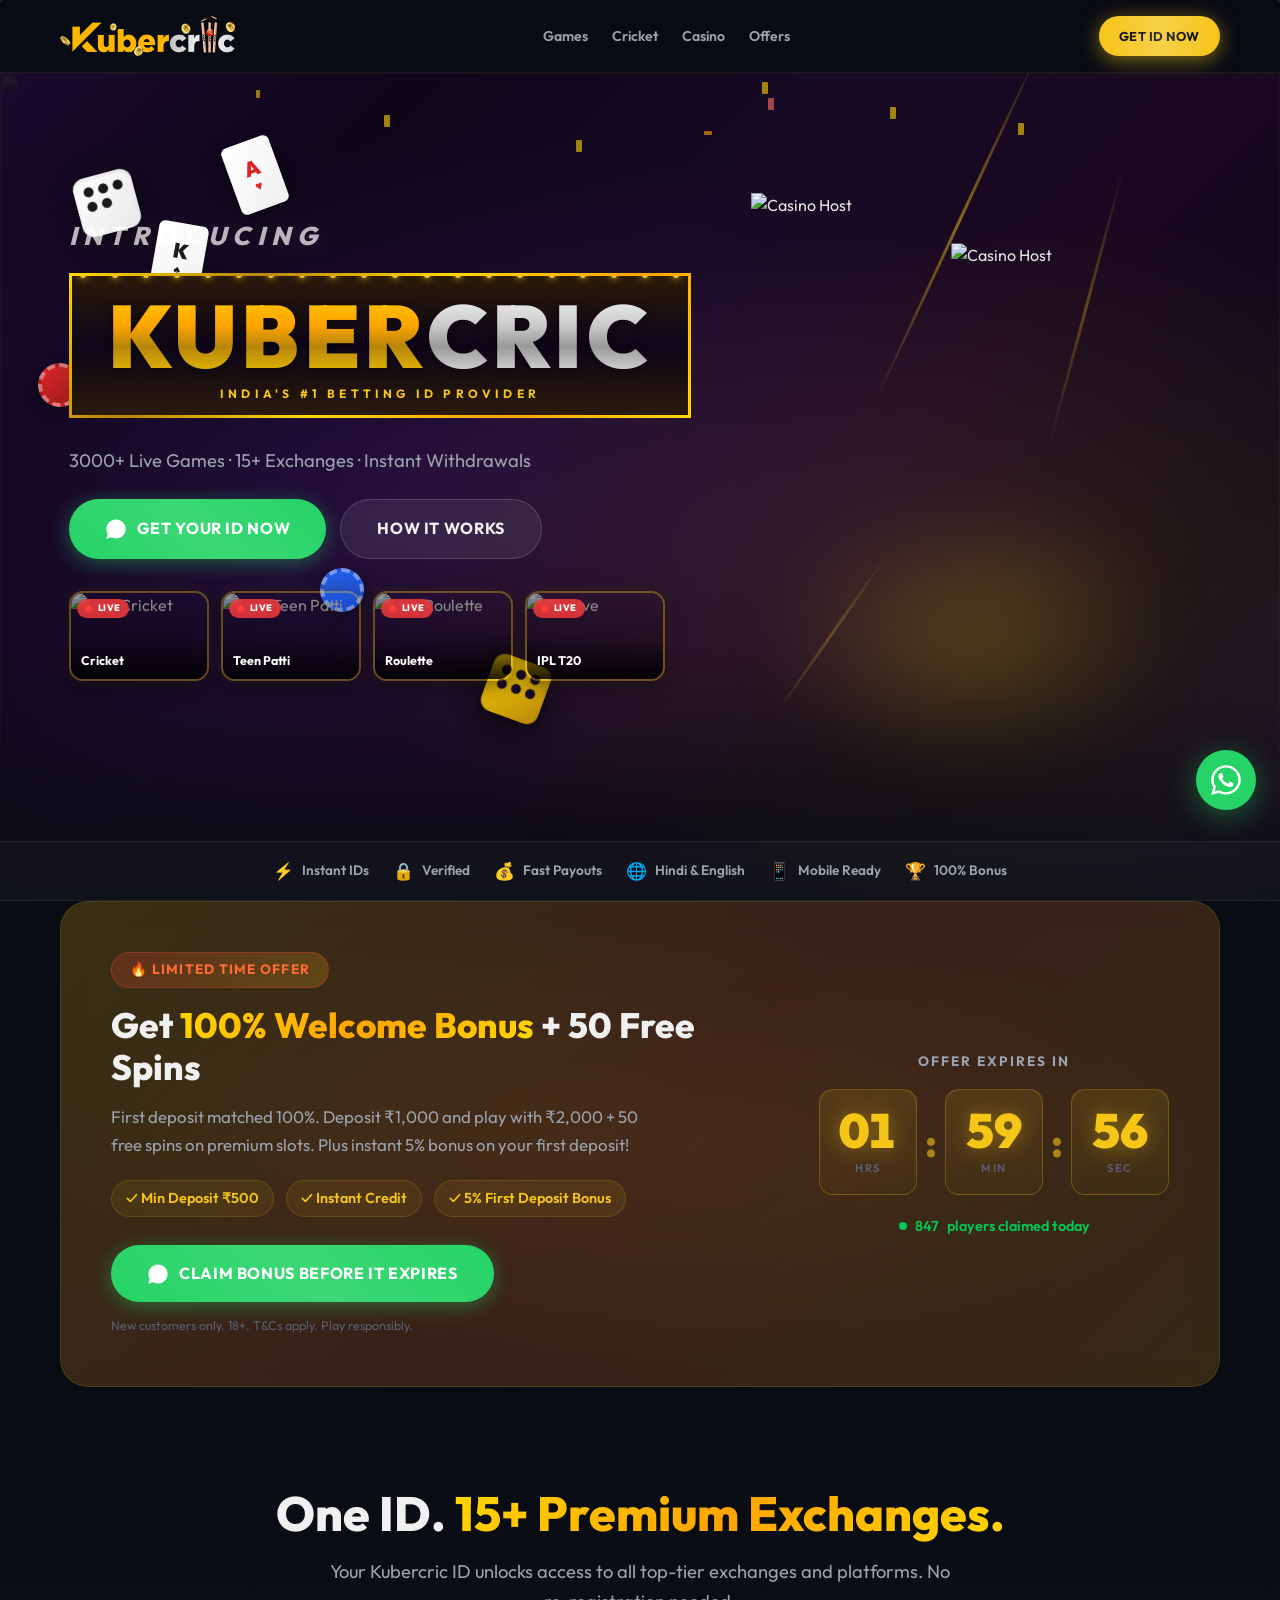
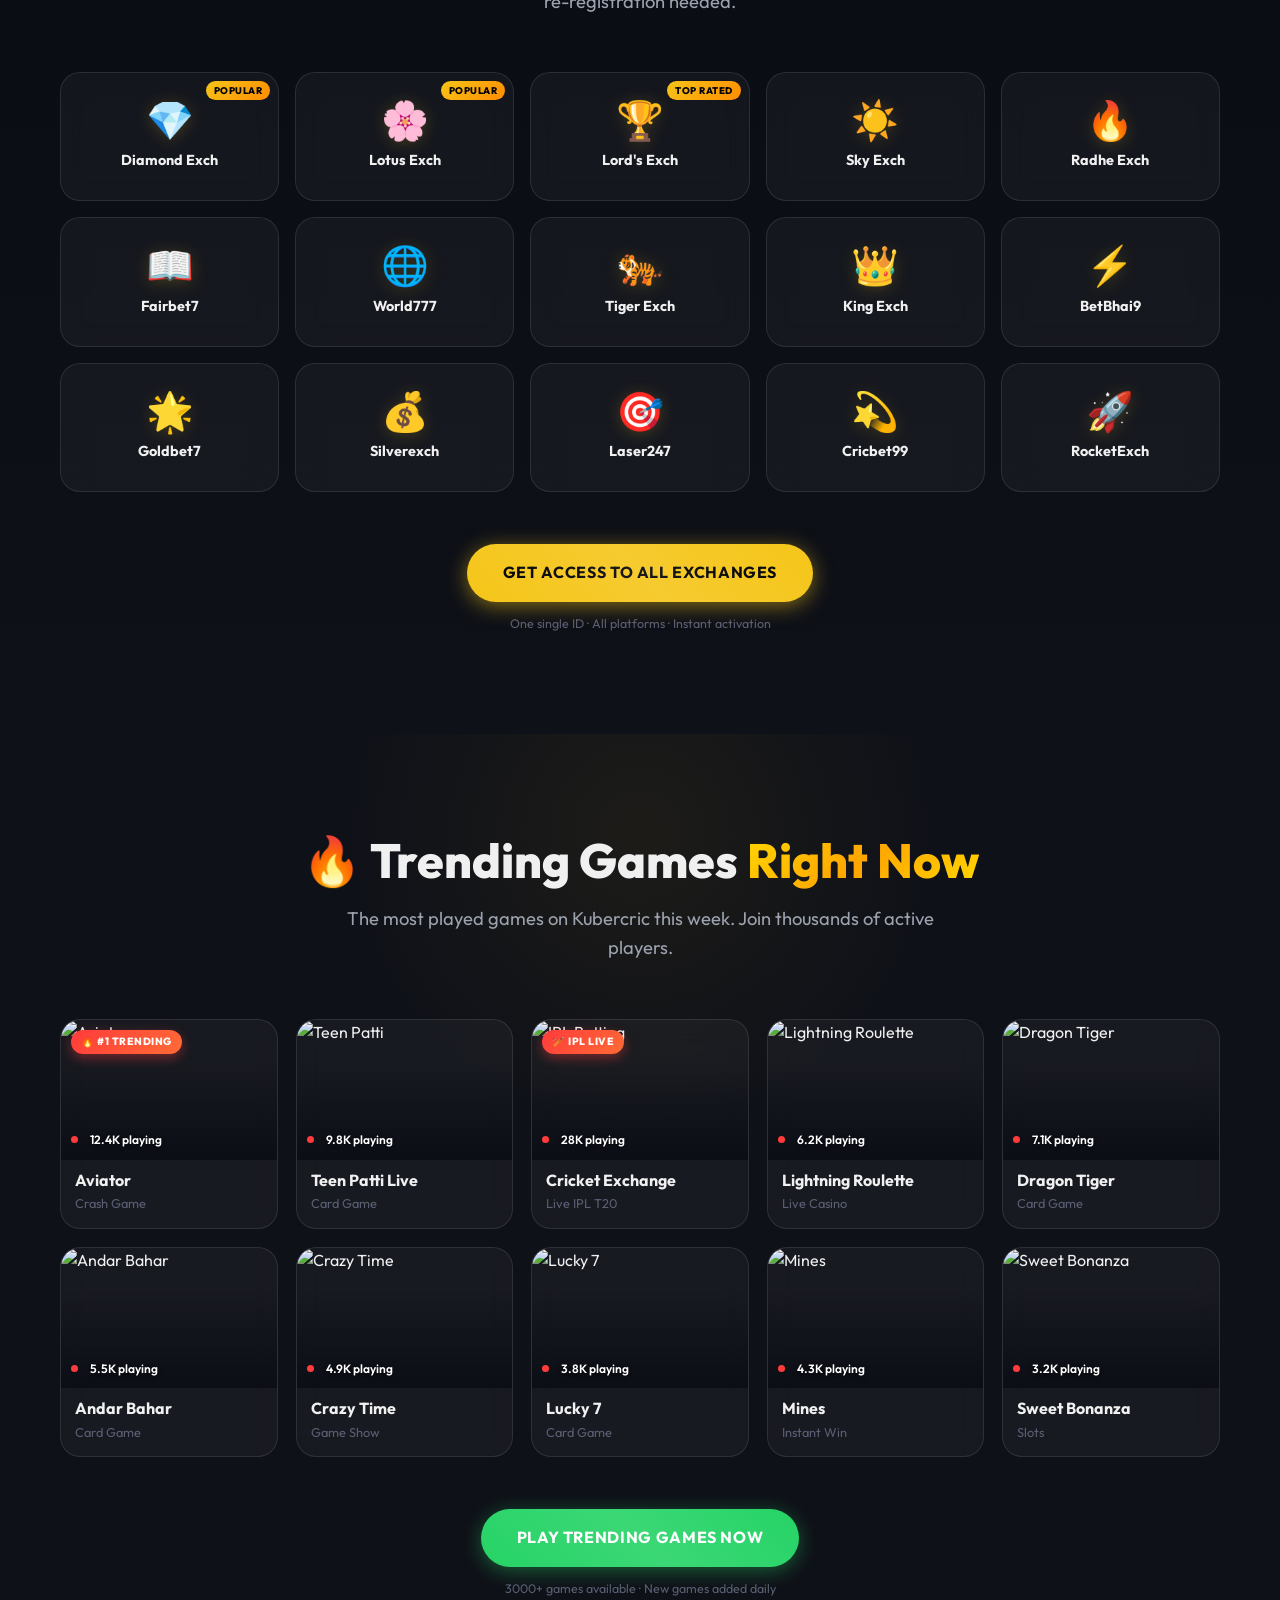
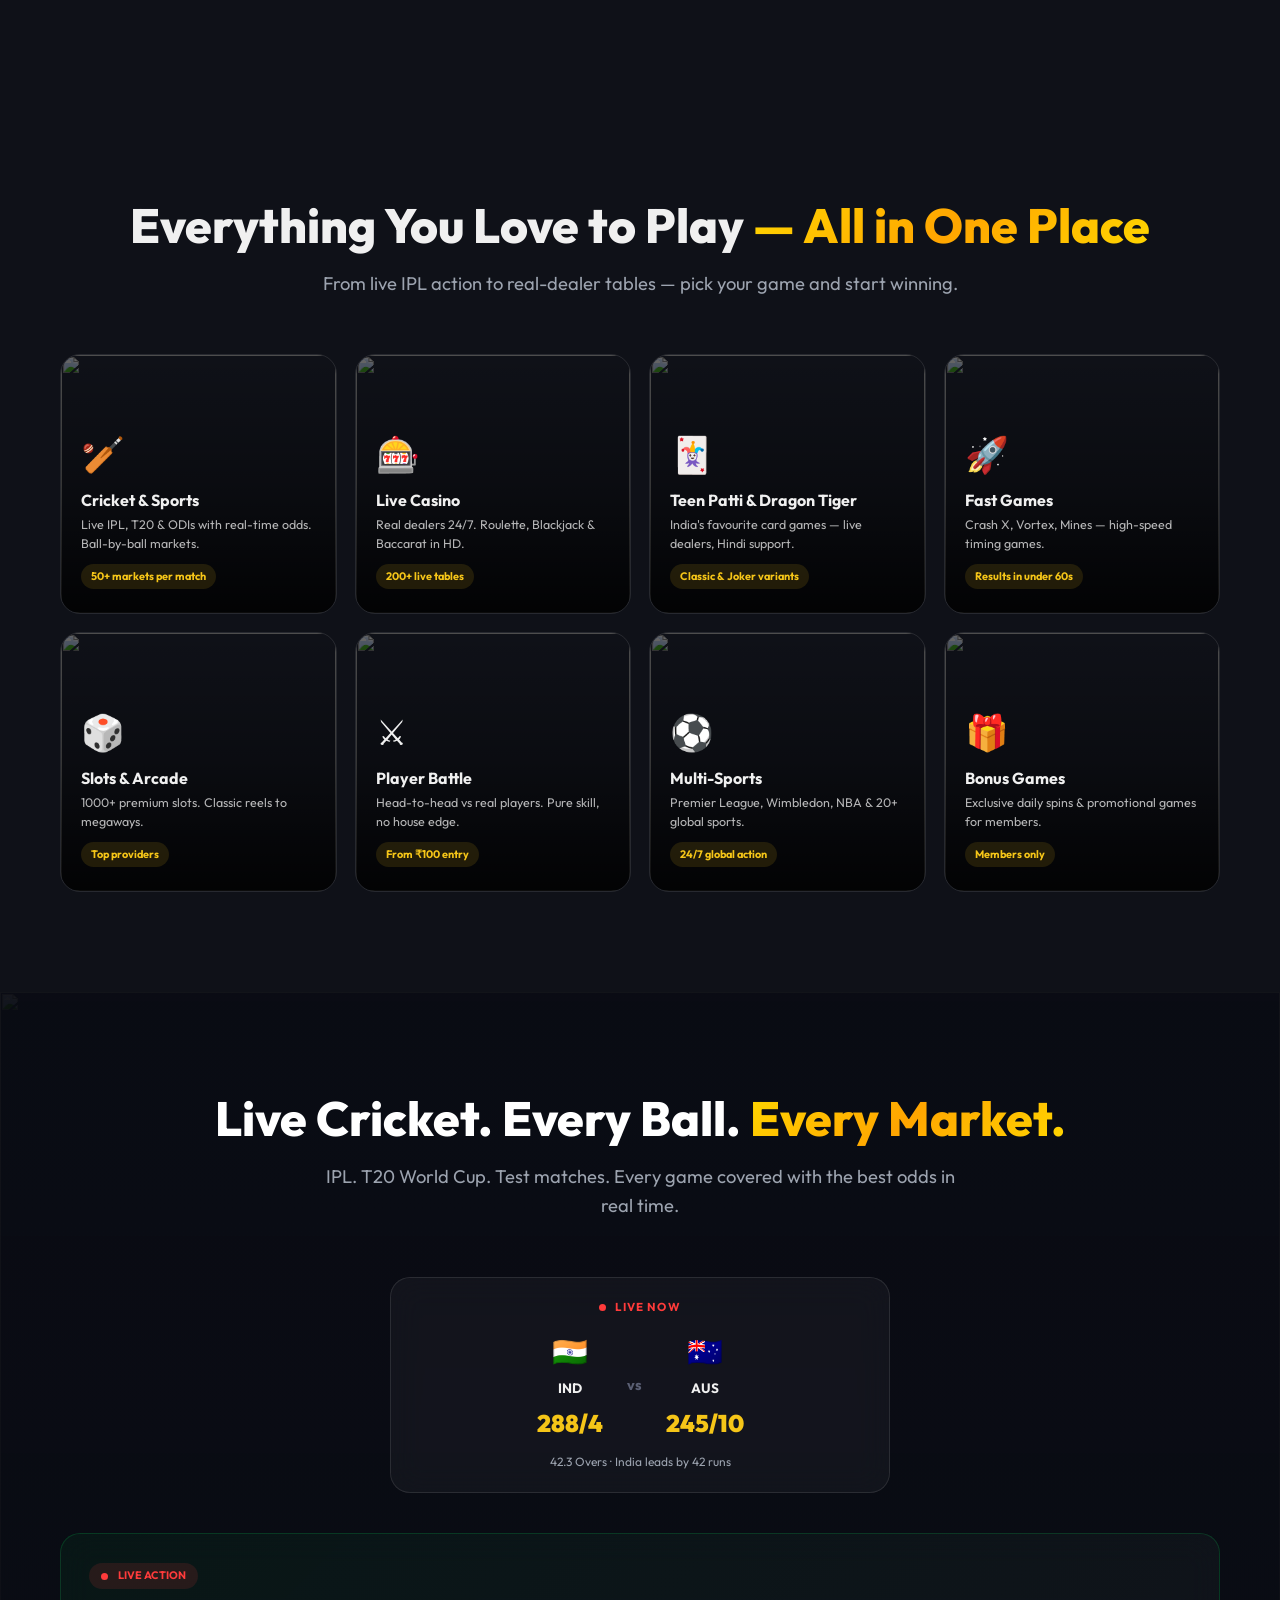
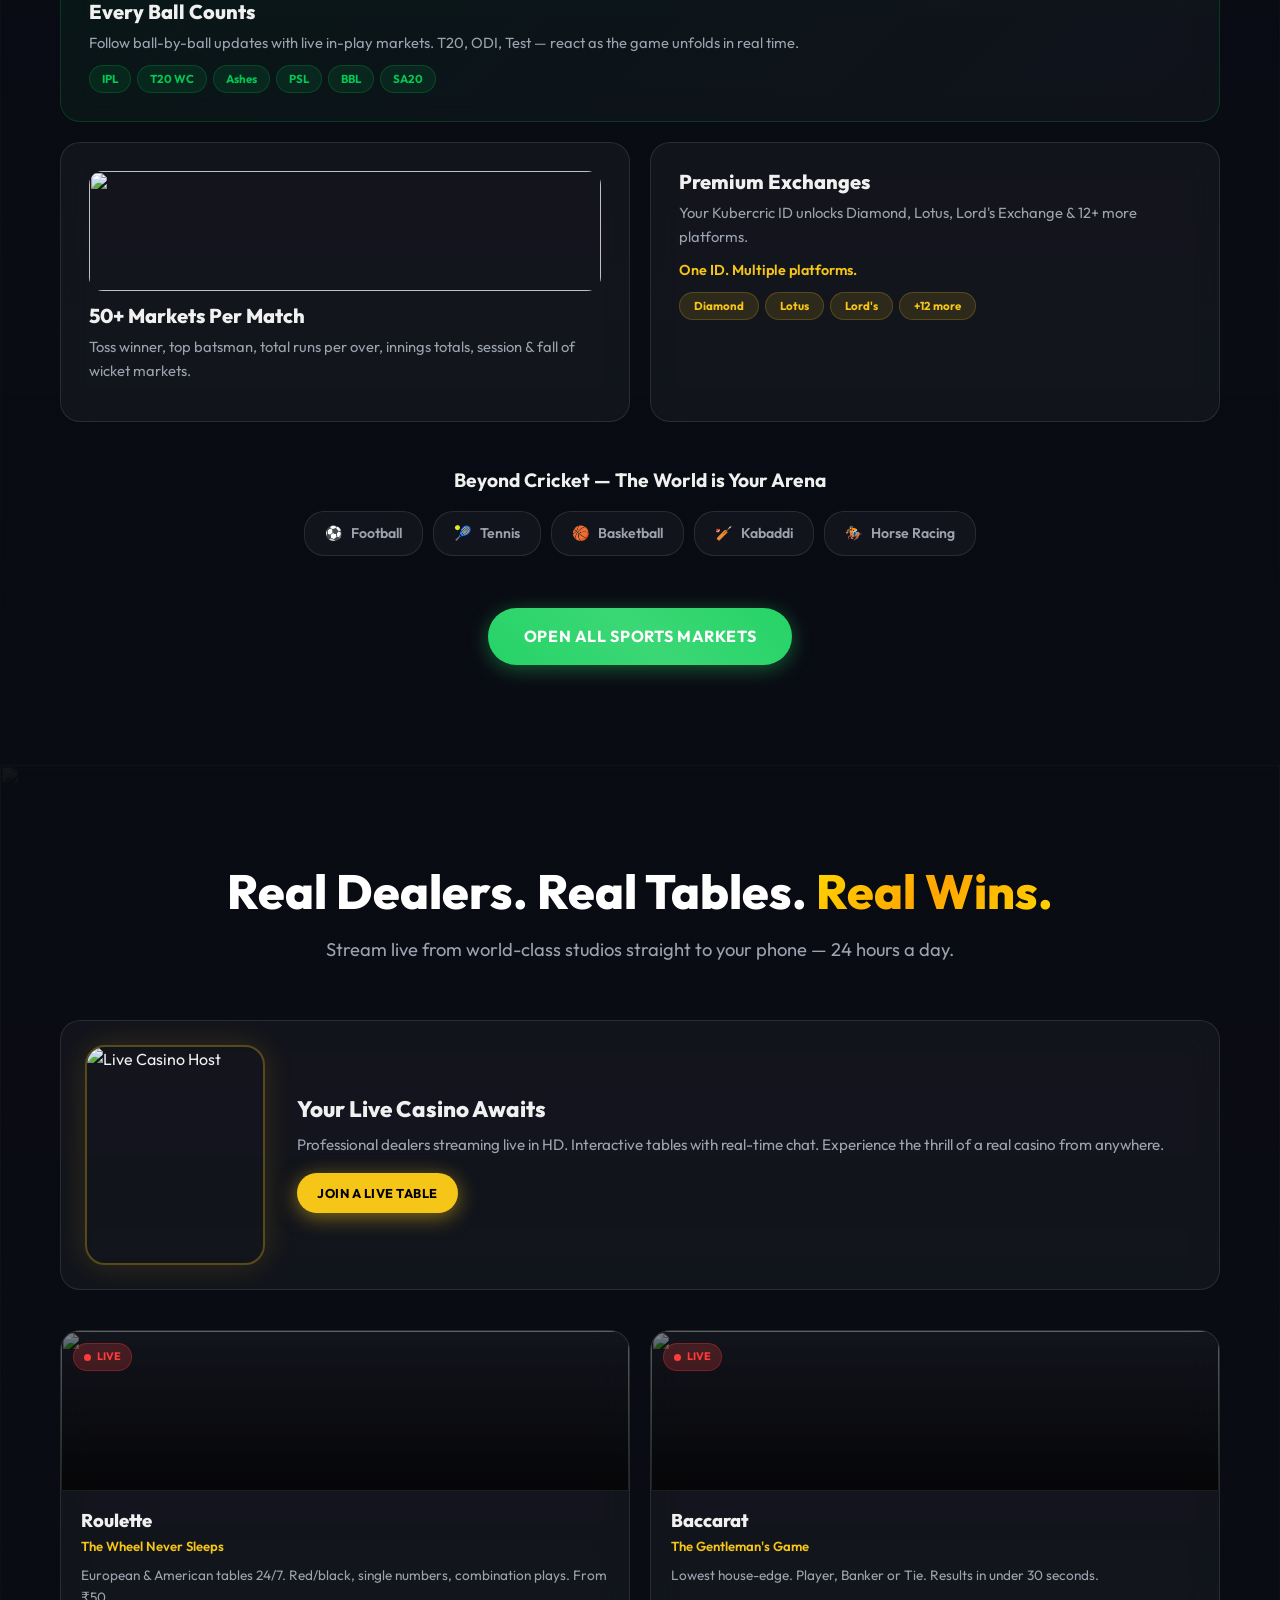
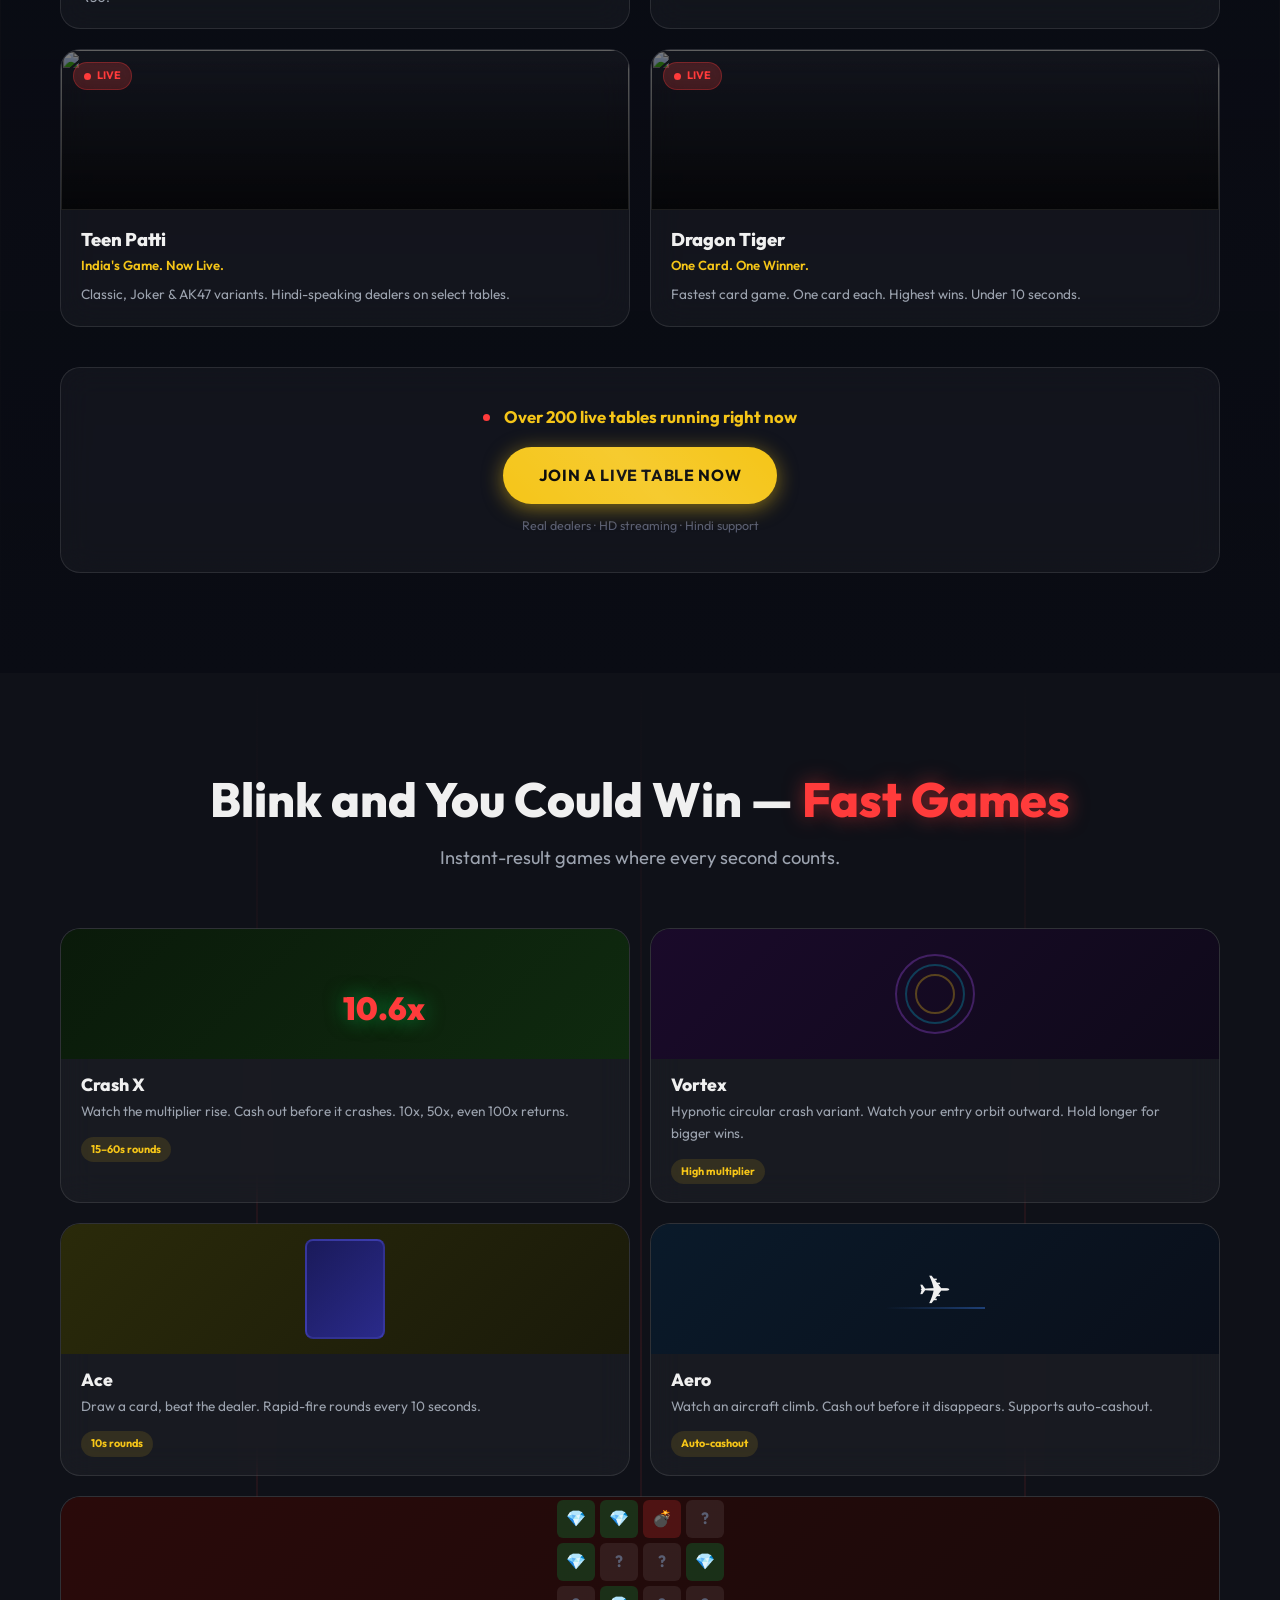
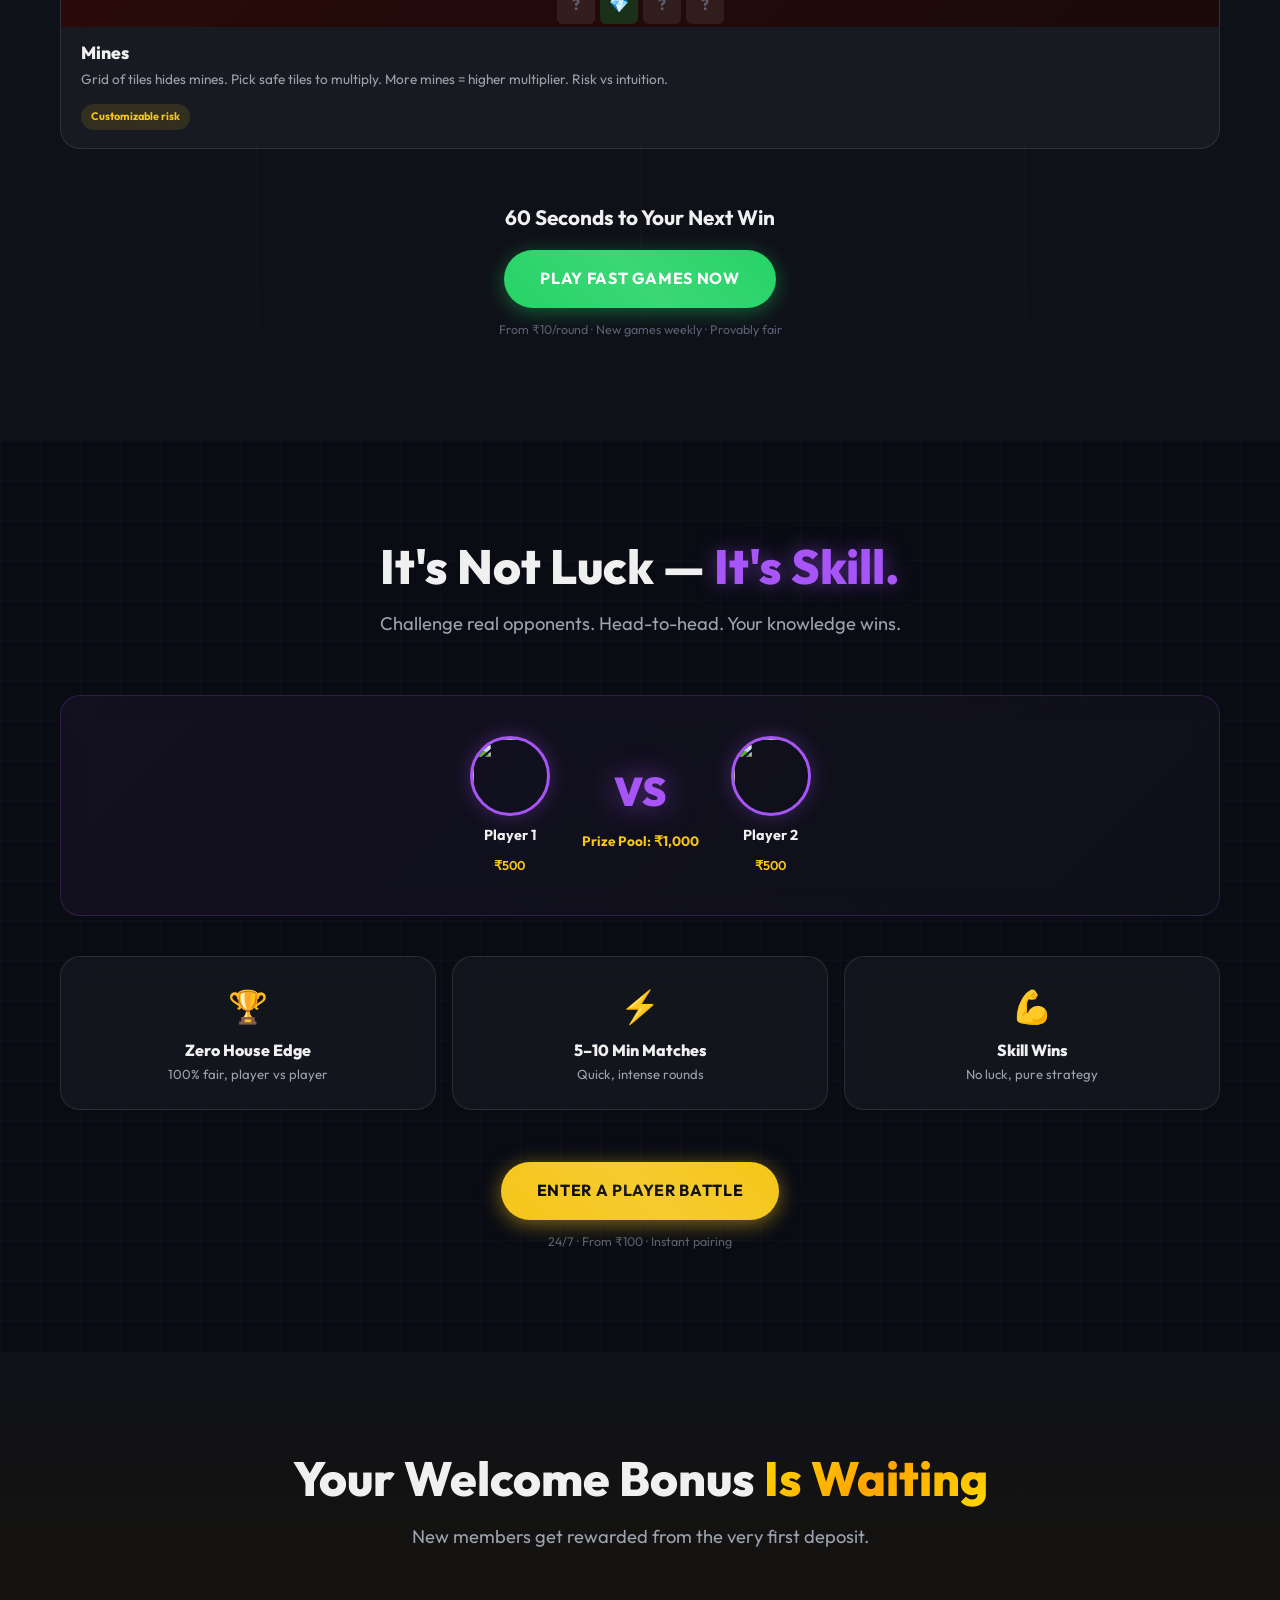
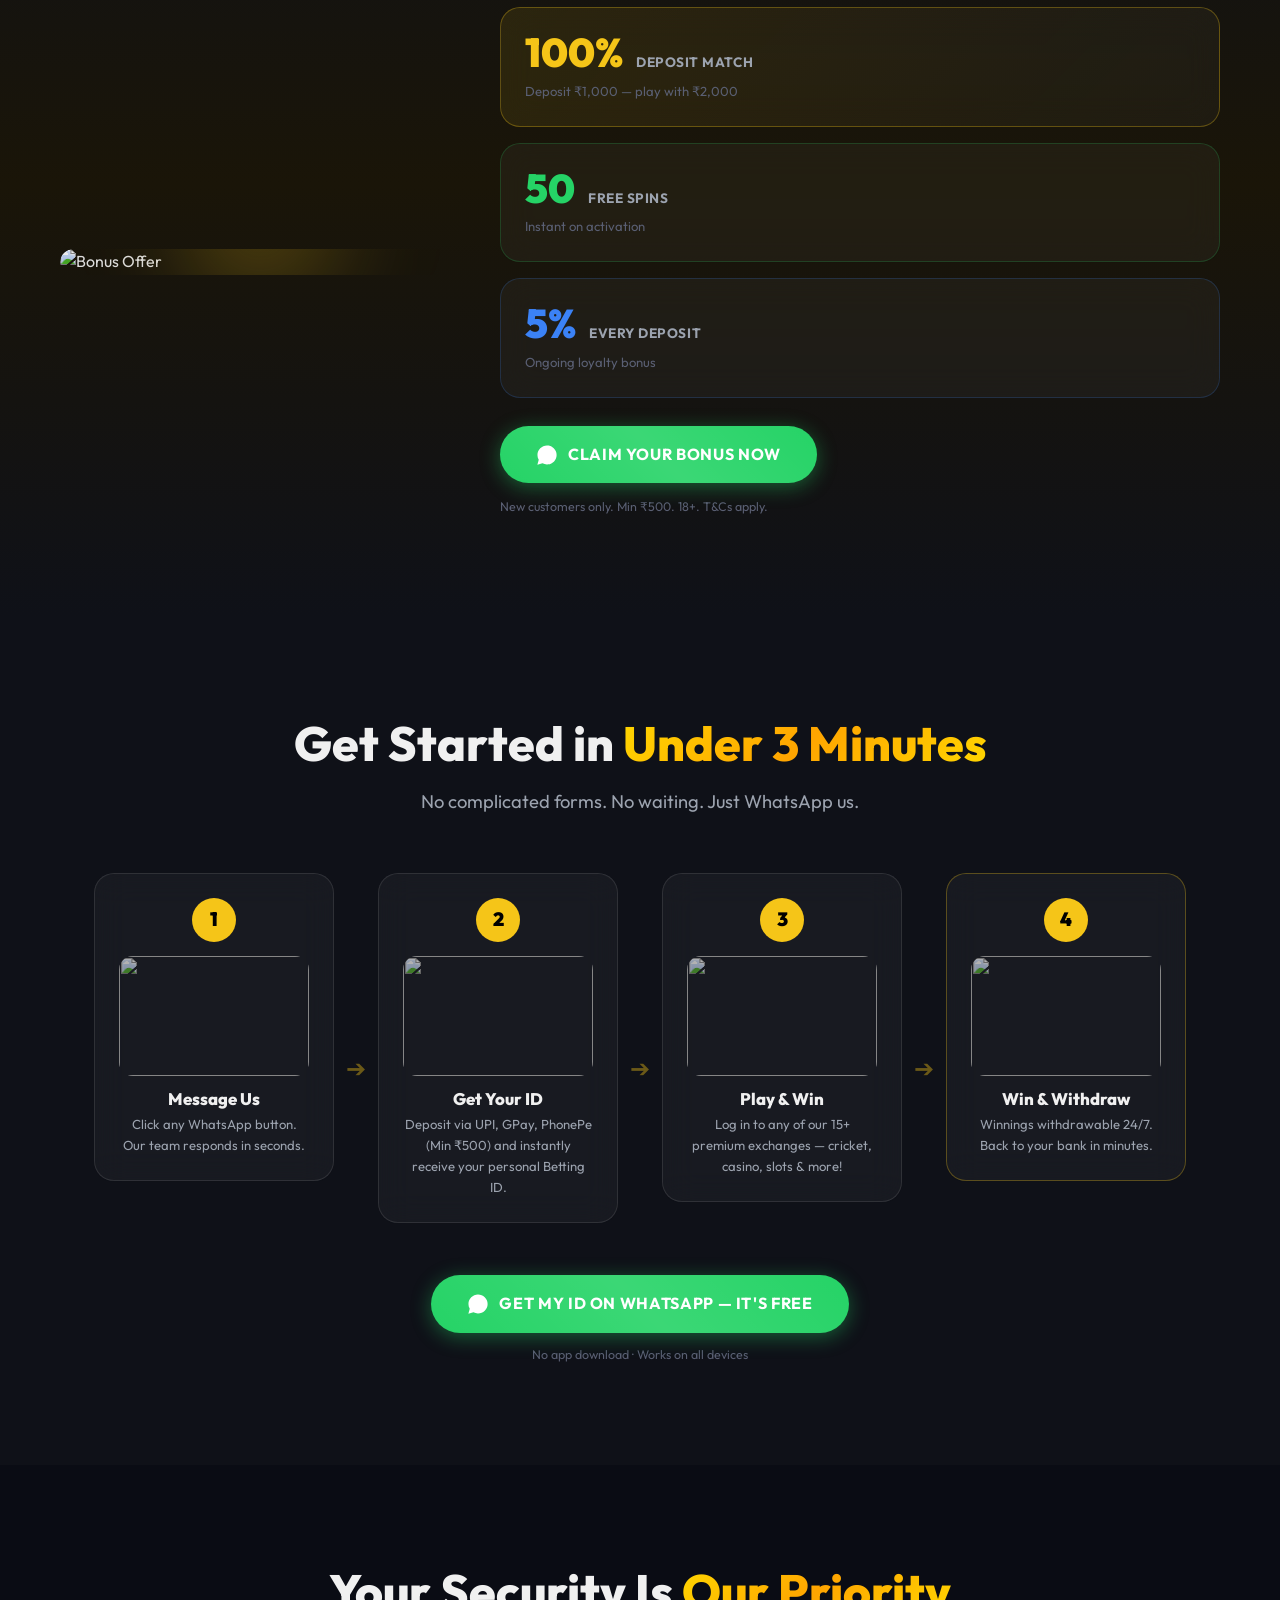
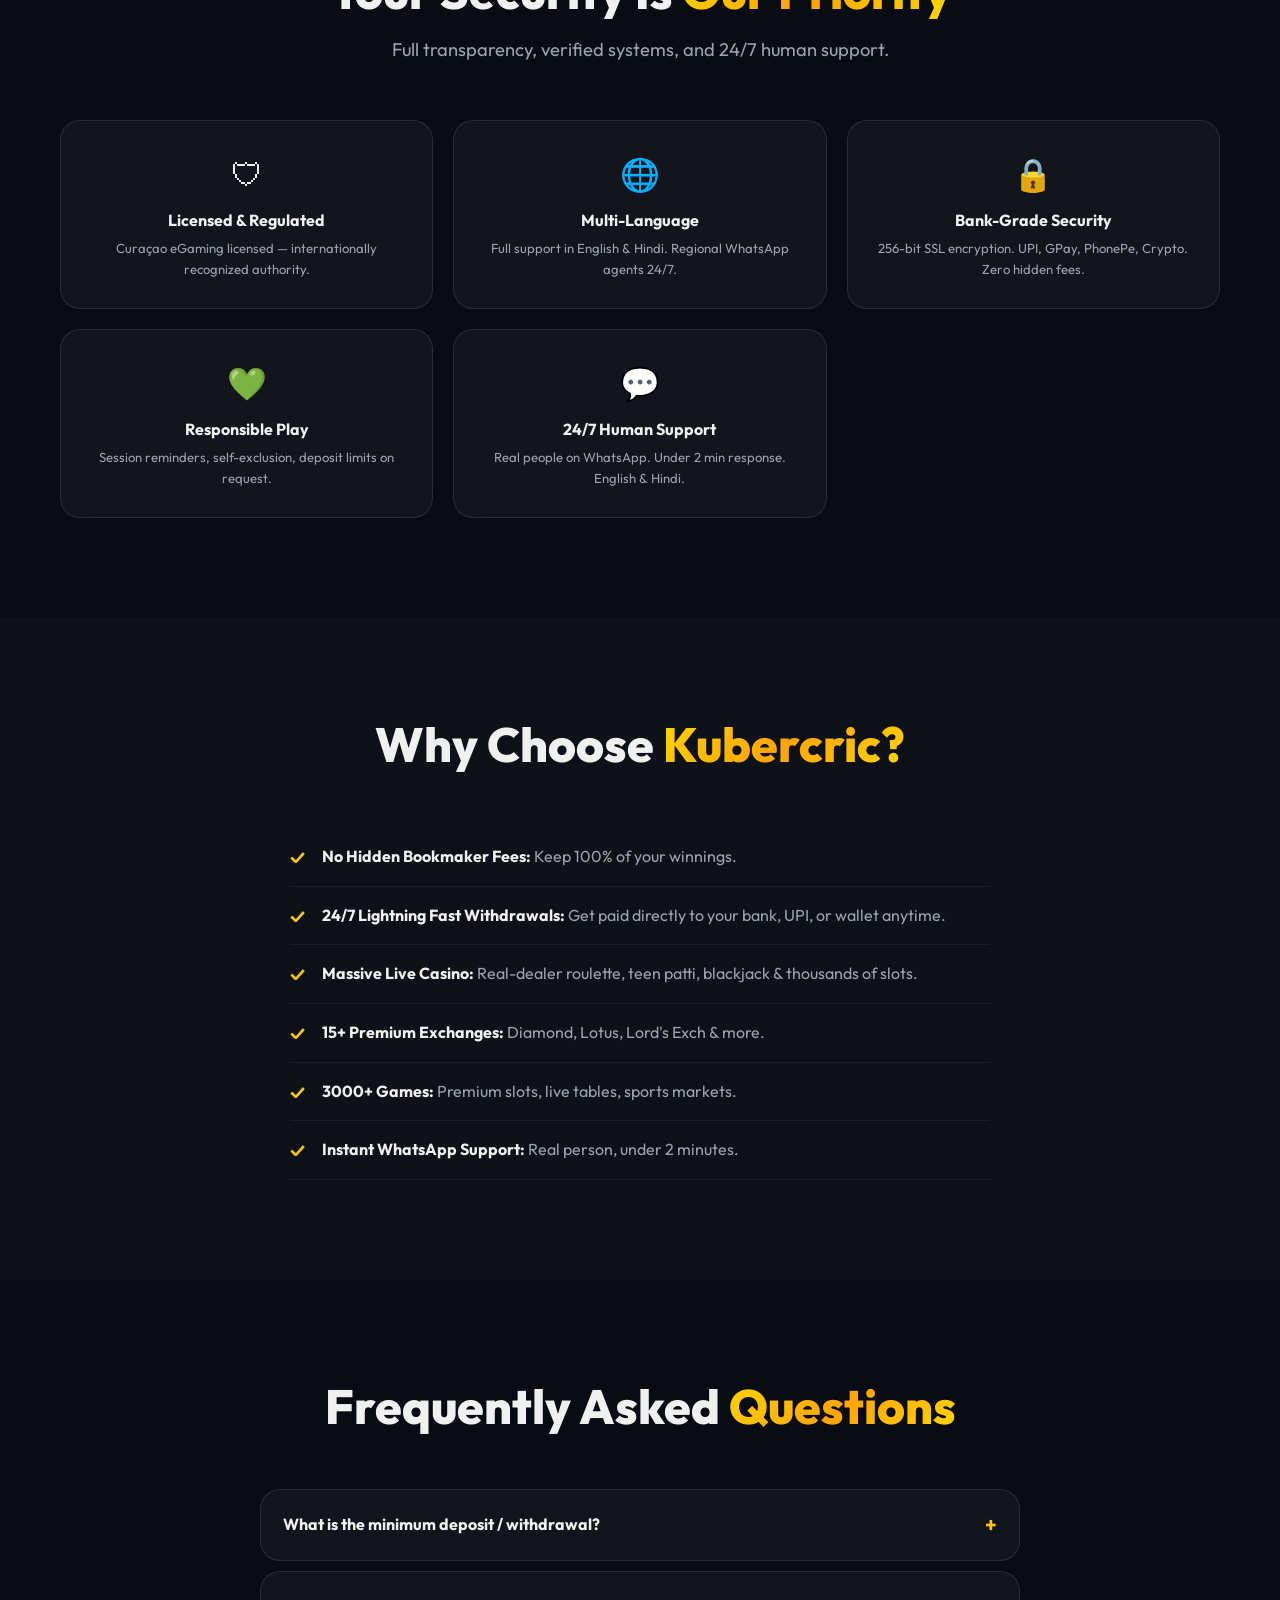
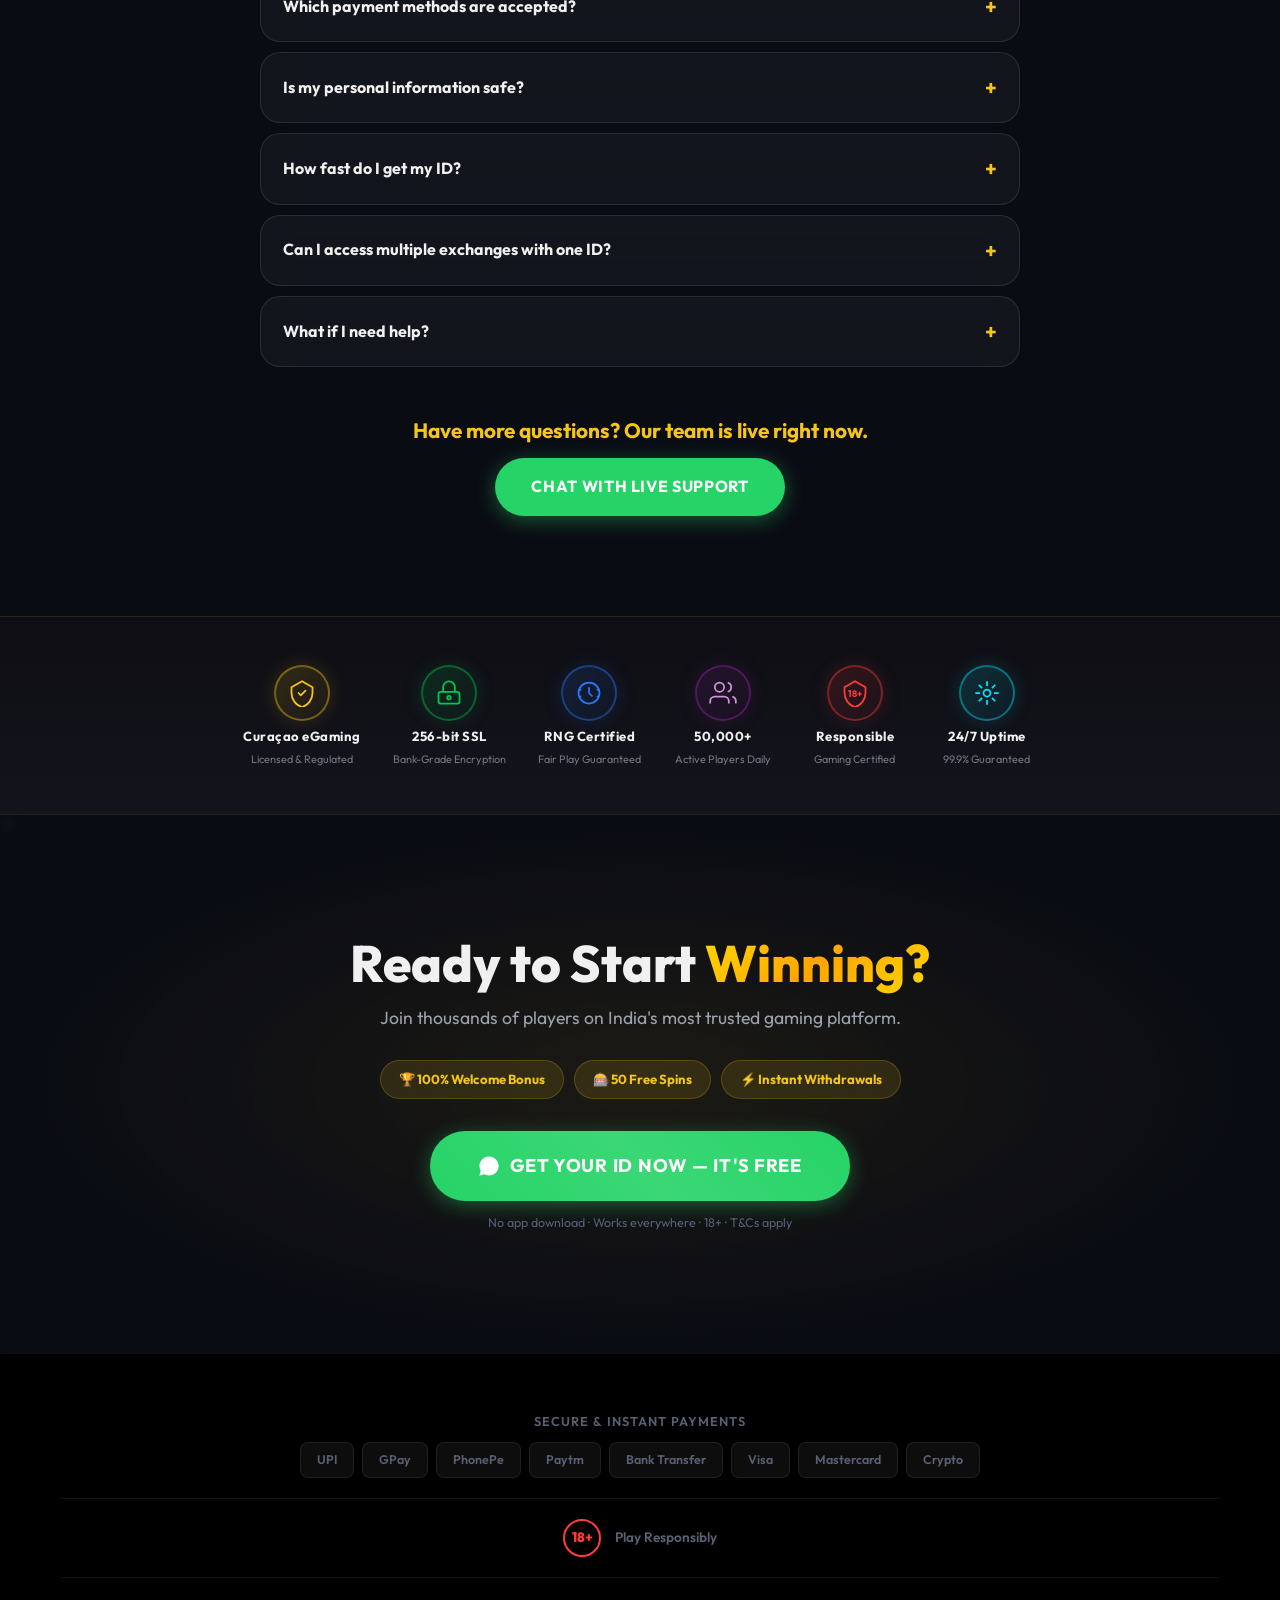
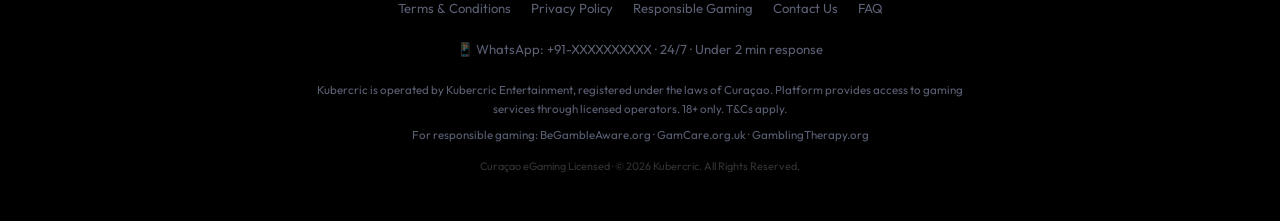
==== commit 20508795: "Add trust seals bar + update hero images to casino glamour style - Added 6 industry-relevant trust s" ====
--- a/index.html
+++ b/index.html
@@ -168,13 +168,13 @@
             <!-- RIGHT SIDE — Host Girls -->
             <div class="hb-right">
                 <div class="hb-hosts">
-                    <!-- Host Girl 1 (brunette, front) -->
+                    <!-- Host Girl 1 (gold dress, front) -->
                     <div class="hb-host hb-host--1">
-                        <img src="https://images.unsplash.com/photo-1529626455594-4ff0802cfb7e?w=500&q=85" alt="Casino Host" loading="eager">
-                    </div>
-                    <!-- Host Girl 2 (blonde, behind) -->
+                        <img src="https://images.pexels.com/photos/1021709/pexels-photo-1021709.jpeg?auto=compress&cs=tinysrgb&w=500" alt="Casino Host" loading="eager">
+                    </div>
+                    <!-- Host Girl 2 (black sequin dress, behind) -->
                     <div class="hb-host hb-host--2">
-                        <img src="https://images.unsplash.com/photo-1534528741775-53994a69daeb?w=500&q=85" alt="Casino Host" loading="eager">
+                        <img src="https://images.pexels.com/photos/24709558/pexels-photo-24709558.jpeg?auto=compress&cs=tinysrgb&w=500" alt="Casino Host" loading="eager">
                     </div>
                     <!-- Glow behind hosts -->
                     <div class="hb-host-glow"></div>
@@ -1076,6 +1076,58 @@
             <div class="section-cta">
                 <h3 class="cta-headline gold">Have more questions? Our team is live right now.</h3>
                 <a href="https://wa.me/1234567890" class="btn btn-wa btn-lg btn-pulse">Chat With Live Support</a>
+            </div>
+        </div>
+    </section>
+
+    <!-- ═══════════════════════════════════════════ -->
+    <!-- TRUST SEALS BAR                               -->
+    <!-- ═══════════════════════════════════════════ -->
+    <section class="section section-trust-seals">
+        <div class="container">
+            <div class="trust-seals-row">
+                <div class="trust-seal">
+                    <div class="seal-shield seal-shield--gold">
+                        <svg viewBox="0 0 24 24" fill="none" stroke="currentColor" stroke-width="1.5"><path d="M12 2L3 7v5c0 5.55 3.84 10.74 9 12 5.16-1.26 9-6.45 9-12V7l-9-5z"/><path d="M9 12l2 2 4-4" stroke-linecap="round" stroke-linejoin="round"/></svg>
+                    </div>
+                    <span class="seal-label">Curaçao eGaming</span>
+                    <span class="seal-sub">Licensed & Regulated</span>
+                </div>
+                <div class="trust-seal">
+                    <div class="seal-shield seal-shield--green">
+                        <svg viewBox="0 0 24 24" fill="none" stroke="currentColor" stroke-width="1.5"><rect x="3" y="11" width="18" height="10" rx="2"/><path d="M7 11V7a5 5 0 0110 0v4"/><circle cx="12" cy="16" r="1.5"/></svg>
+                    </div>
+                    <span class="seal-label">256-bit SSL</span>
+                    <span class="seal-sub">Bank-Grade Encryption</span>
+                </div>
+                <div class="trust-seal">
+                    <div class="seal-shield seal-shield--blue">
+                        <svg viewBox="0 0 24 24" fill="none" stroke="currentColor" stroke-width="1.5"><circle cx="12" cy="12" r="9"/><path d="M12 7v5l3 3"/><path d="M3.6 15h1.8M18.6 15h1.8M3.6 9h1.8M18.6 9h1.8"/></svg>
+                    </div>
+                    <span class="seal-label">RNG Certified</span>
+                    <span class="seal-sub">Fair Play Guaranteed</span>
+                </div>
+                <div class="trust-seal">
+                    <div class="seal-shield seal-shield--purple">
+                        <svg viewBox="0 0 24 24" fill="none" stroke="currentColor" stroke-width="1.5"><path d="M17 21v-2a4 4 0 00-4-4H5a4 4 0 00-4 4v2"/><circle cx="9" cy="7" r="4"/><path d="M23 21v-2a4 4 0 00-3-3.87M16 3.13a4 4 0 010 7.75"/></svg>
+                    </div>
+                    <span class="seal-label">50,000+</span>
+                    <span class="seal-sub">Active Players Daily</span>
+                </div>
+                <div class="trust-seal">
+                    <div class="seal-shield seal-shield--red">
+                        <svg viewBox="0 0 24 24" fill="none" stroke="currentColor" stroke-width="1.5"><path d="M12 2L3 7v5c0 5.55 3.84 10.74 9 12 5.16-1.26 9-6.45 9-12V7l-9-5z"/><text x="12" y="15" text-anchor="middle" font-size="8" font-weight="bold" fill="currentColor" stroke="none">18+</text></svg>
+                    </div>
+                    <span class="seal-label">Responsible</span>
+                    <span class="seal-sub">Gaming Certified</span>
+                </div>
+                <div class="trust-seal">
+                    <div class="seal-shield seal-shield--cyan">
+                        <svg viewBox="0 0 24 24" fill="none" stroke="currentColor" stroke-width="1.5"><path d="M12 2v4M12 18v4M4.93 4.93l2.83 2.83M16.24 16.24l2.83 2.83M2 12h4M18 12h4M4.93 19.07l2.83-2.83M16.24 7.76l2.83-2.83"/><circle cx="12" cy="12" r="3"/></svg>
+                    </div>
+                    <span class="seal-label">24/7 Uptime</span>
+                    <span class="seal-sub">99.9% Guaranteed</span>
+                </div>
             </div>
         </div>
     </section>
--- a/styles.css
+++ b/styles.css
@@ -1647,6 +1647,24 @@
     0%,100% { opacity:1; box-shadow: 0 0 0 0 rgba(255,59,59,0.6); }
     50% { opacity:0.4; box-shadow: 0 0 0 4px rgba(255,59,59,0); }
 }
+
+/* ═══════════════════════════════════════════
+   TRUST SEALS BAR
+   ═══════════════════════════════════════════ */
+.section-trust-seals { padding:48px 0; background:linear-gradient(180deg, rgba(15,15,20,0.95) 0%, rgba(20,20,30,0.98) 100%); border-top:1px solid rgba(245,197,24,0.1); border-bottom:1px solid rgba(245,197,24,0.1); }
+.trust-seals-row { display:flex; justify-content:center; align-items:flex-start; gap:32px; flex-wrap:wrap; }
+.trust-seal { display:flex; flex-direction:column; align-items:center; text-align:center; gap:8px; min-width:100px; max-width:130px; }
+.seal-shield { width:56px; height:56px; border-radius:50%; display:flex; align-items:center; justify-content:center; position:relative; transition:transform 0.3s, box-shadow 0.3s; }
+.seal-shield svg { width:28px; height:28px; }
+.seal-shield--gold { background:linear-gradient(135deg, rgba(245,197,24,0.15), rgba(245,197,24,0.05)); border:2px solid rgba(245,197,24,0.4); color:#f5c518; box-shadow:0 0 20px rgba(245,197,24,0.15); }
+.seal-shield--green { background:linear-gradient(135deg, rgba(0,200,83,0.15), rgba(0,200,83,0.05)); border:2px solid rgba(0,200,83,0.4); color:#00c853; box-shadow:0 0 20px rgba(0,200,83,0.15); }
+.seal-shield--blue { background:linear-gradient(135deg, rgba(41,121,255,0.15), rgba(41,121,255,0.05)); border:2px solid rgba(41,121,255,0.4); color:#2979ff; box-shadow:0 0 20px rgba(41,121,255,0.15); }
+.seal-shield--purple { background:linear-gradient(135deg, rgba(156,39,176,0.15), rgba(156,39,176,0.05)); border:2px solid rgba(156,39,176,0.4); color:#ce93d8; box-shadow:0 0 20px rgba(156,39,176,0.15); }
+.seal-shield--red { background:linear-gradient(135deg, rgba(255,59,59,0.15), rgba(255,59,59,0.05)); border:2px solid rgba(255,59,59,0.4); color:#ff3b3b; box-shadow:0 0 20px rgba(255,59,59,0.15); }
+.seal-shield--cyan { background:linear-gradient(135deg, rgba(0,229,255,0.15), rgba(0,229,255,0.05)); border:2px solid rgba(0,229,255,0.4); color:#00e5ff; box-shadow:0 0 20px rgba(0,229,255,0.15); }
+.seal-shield:hover { transform:translateY(-4px) scale(1.08); box-shadow:0 0 30px currentColor; }
+.seal-label { font-size:0.82rem; font-weight:700; color:var(--text-primary); letter-spacing:0.5px; line-height:1.2; }
+.seal-sub { font-size:0.68rem; color:var(--text-secondary); line-height:1.2; opacity:0.7; }
 
 /* ═══════════════════════════════════════════
    RESPONSIVE — TABLET
@@ -1742,6 +1760,14 @@
     .provider-name { font-size:0.8rem; }
     .trending-grid { grid-template-columns:repeat(2,1fr); gap:12px; }
     .trending-img { height:120px; }
+    /* Trust seals mobile */
+    .section-trust-seals { padding:32px 0; }
+    .trust-seals-row { gap:20px; }
+    .trust-seal { min-width:80px; max-width:100px; }
+    .seal-shield { width:46px; height:46px; }
+    .seal-shield svg { width:22px; height:22px; }
+    .seal-label { font-size:0.72rem; }
+    .seal-sub { font-size:0.6rem; }
 }
 
 @media (max-width:400px) {
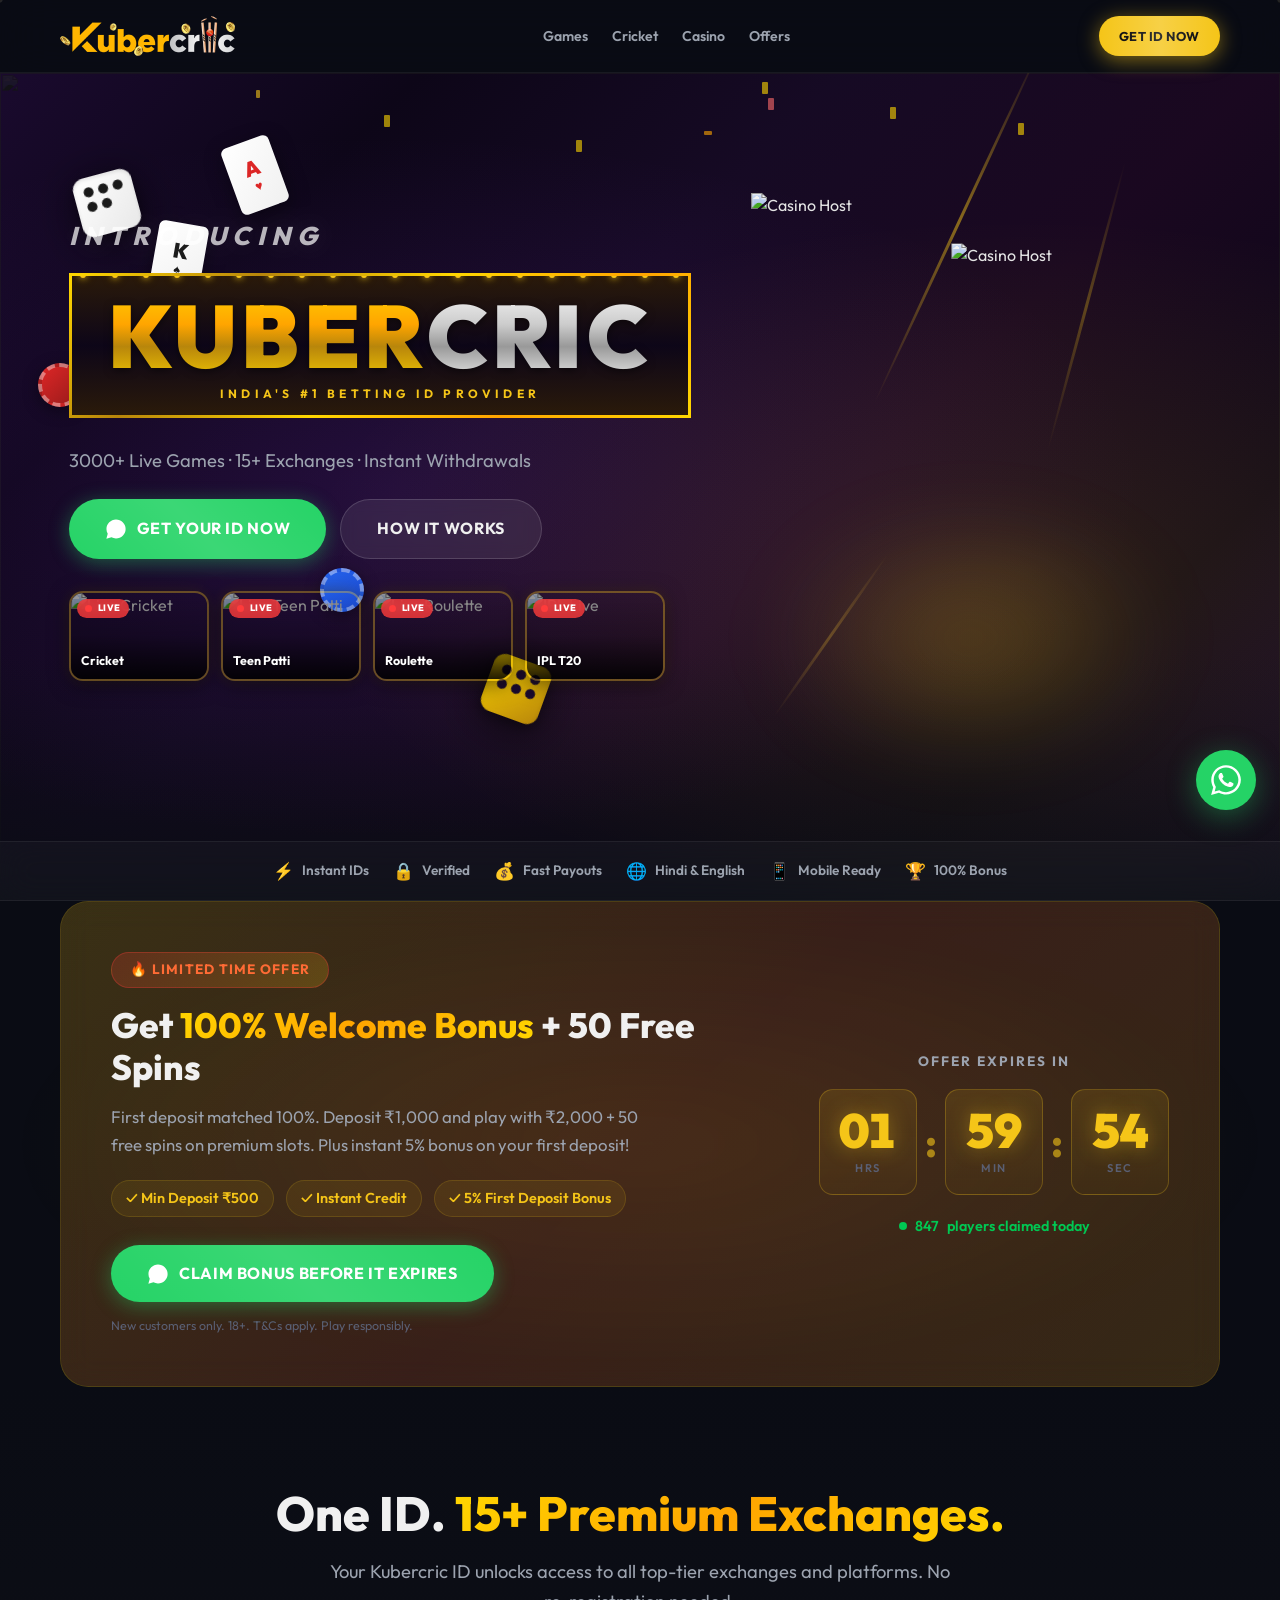
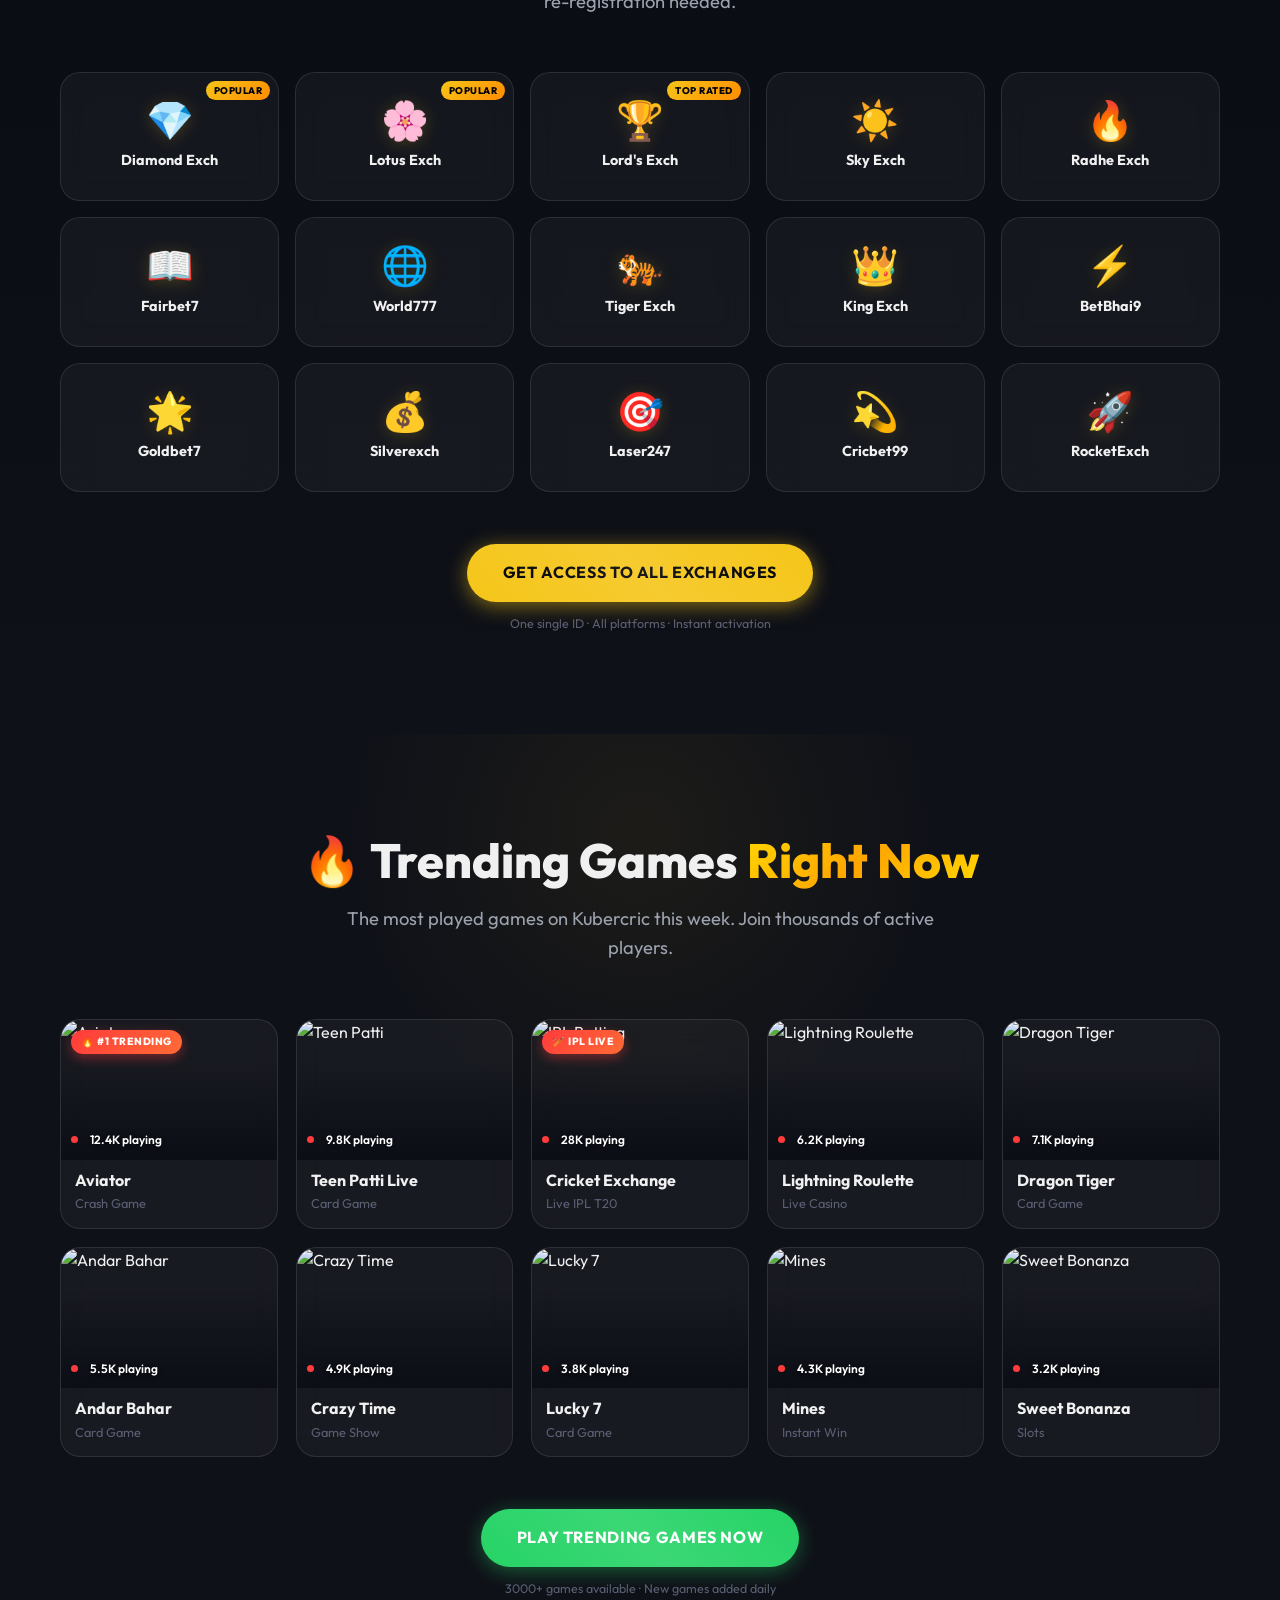
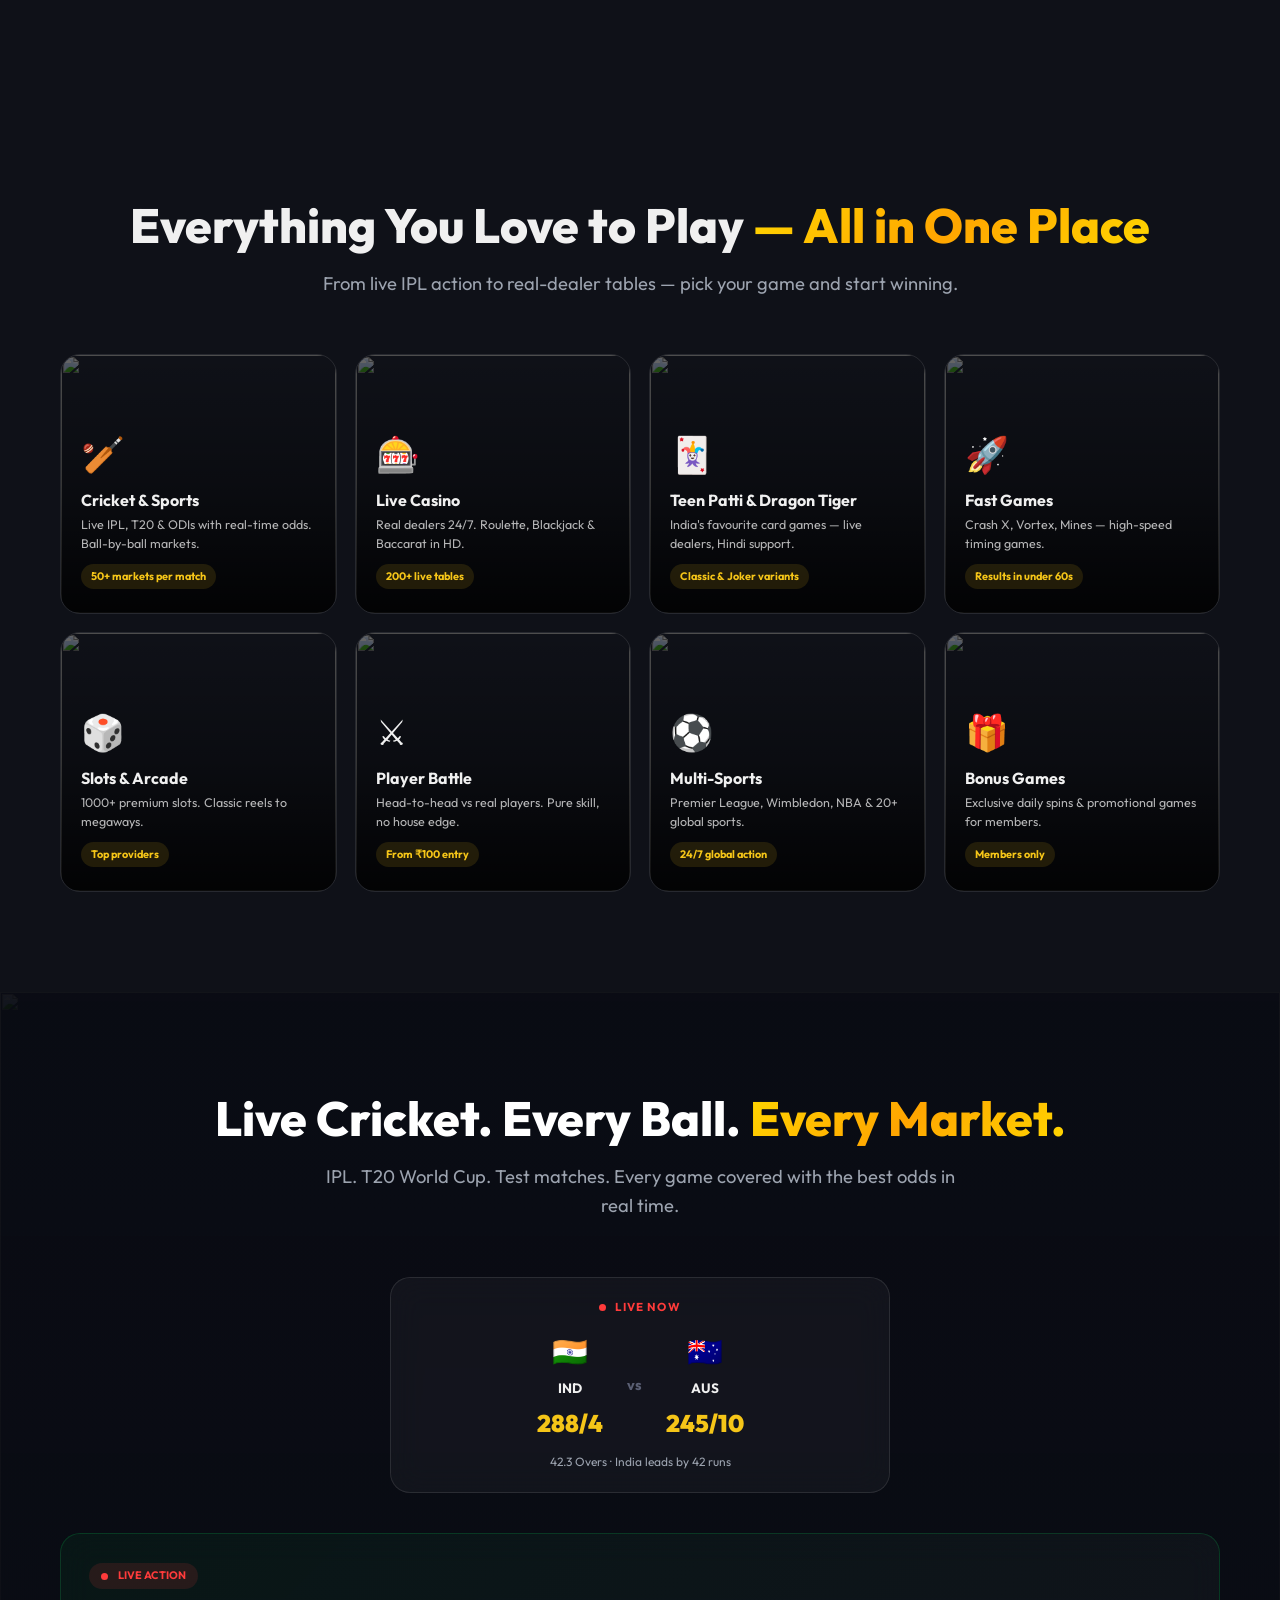
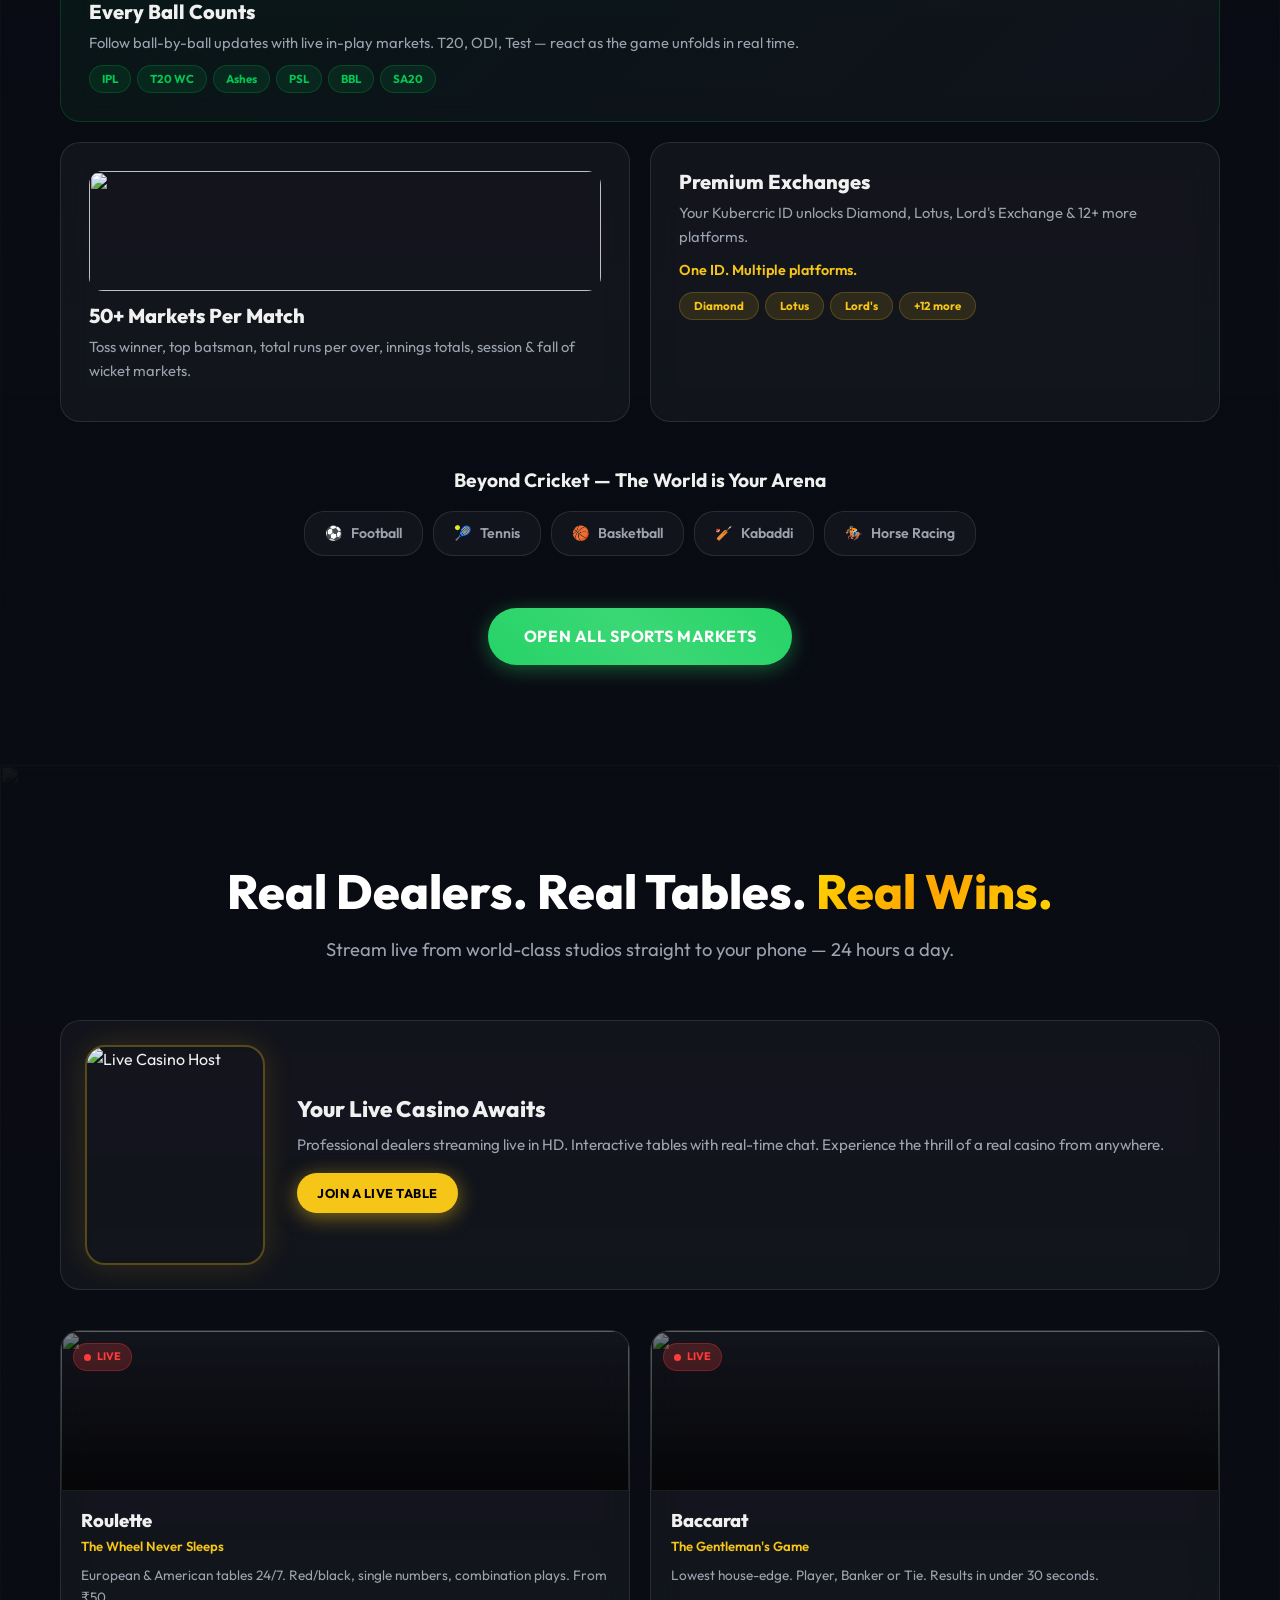
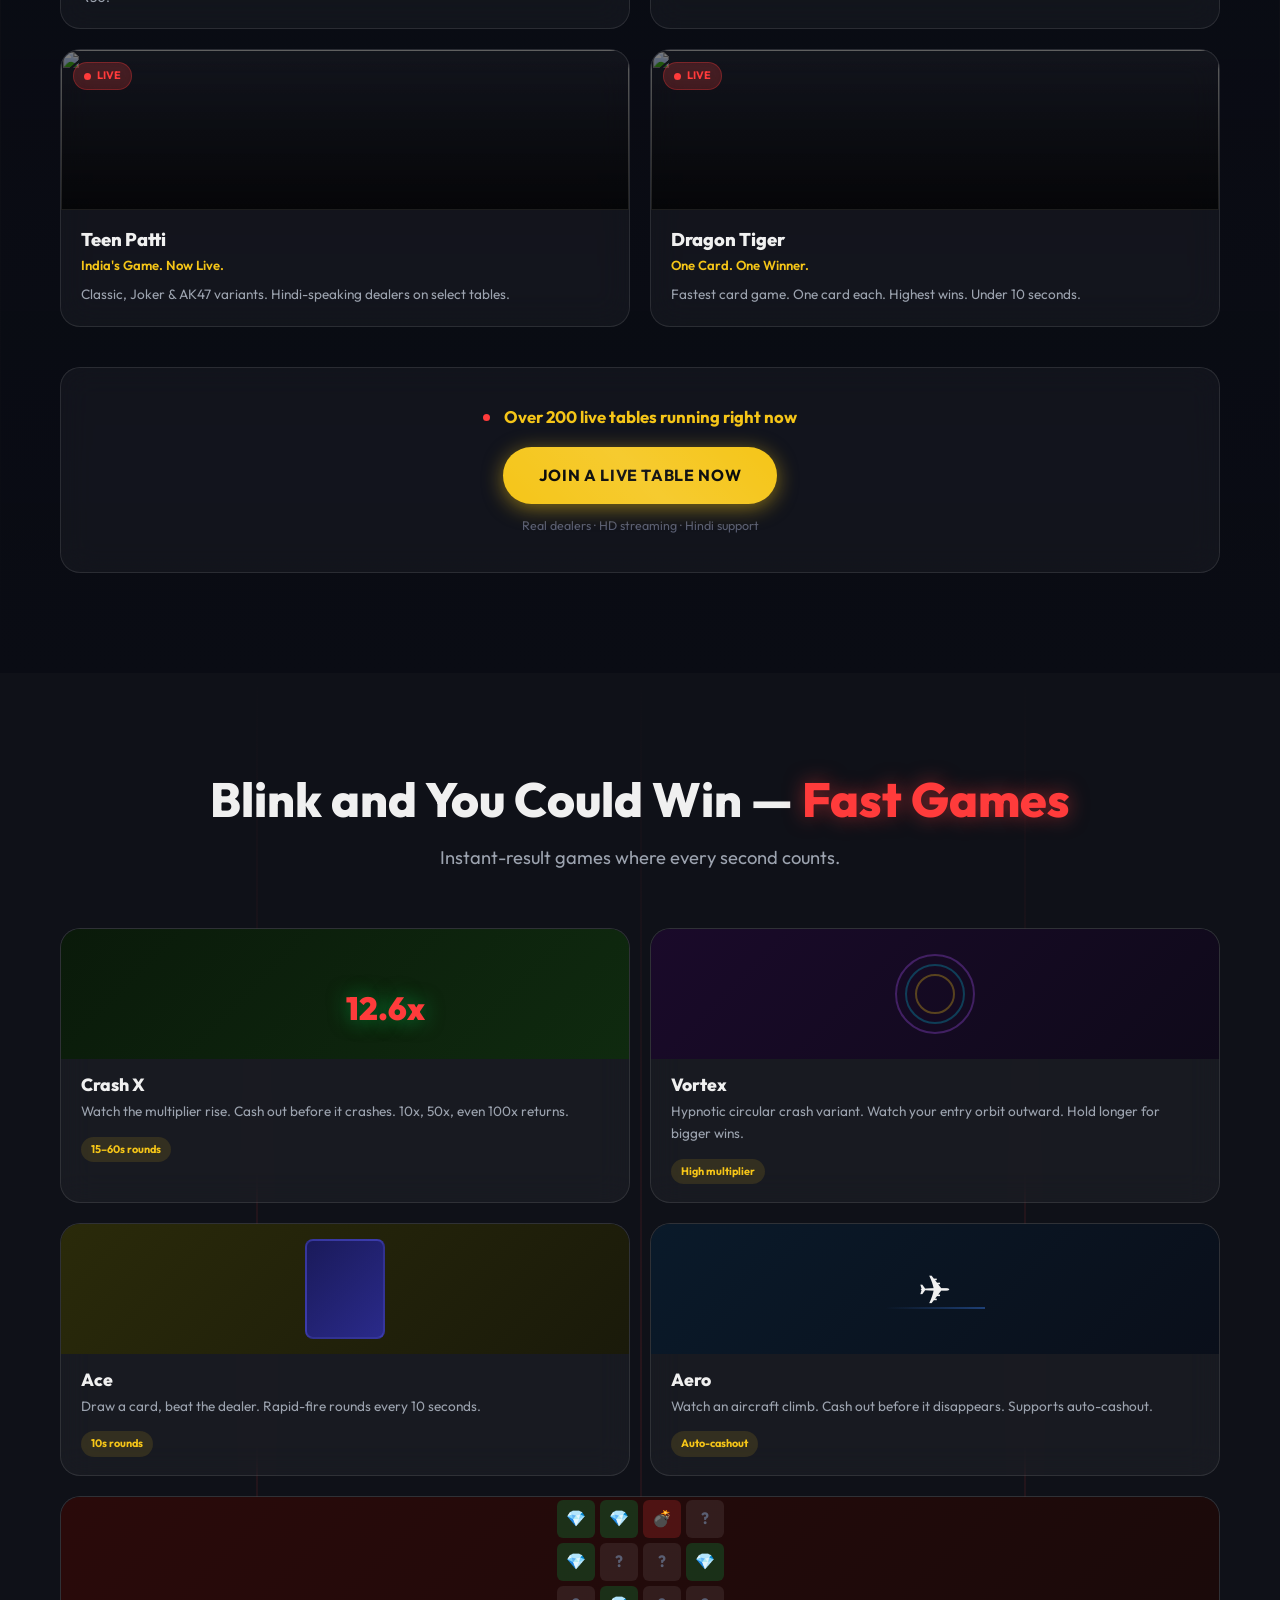
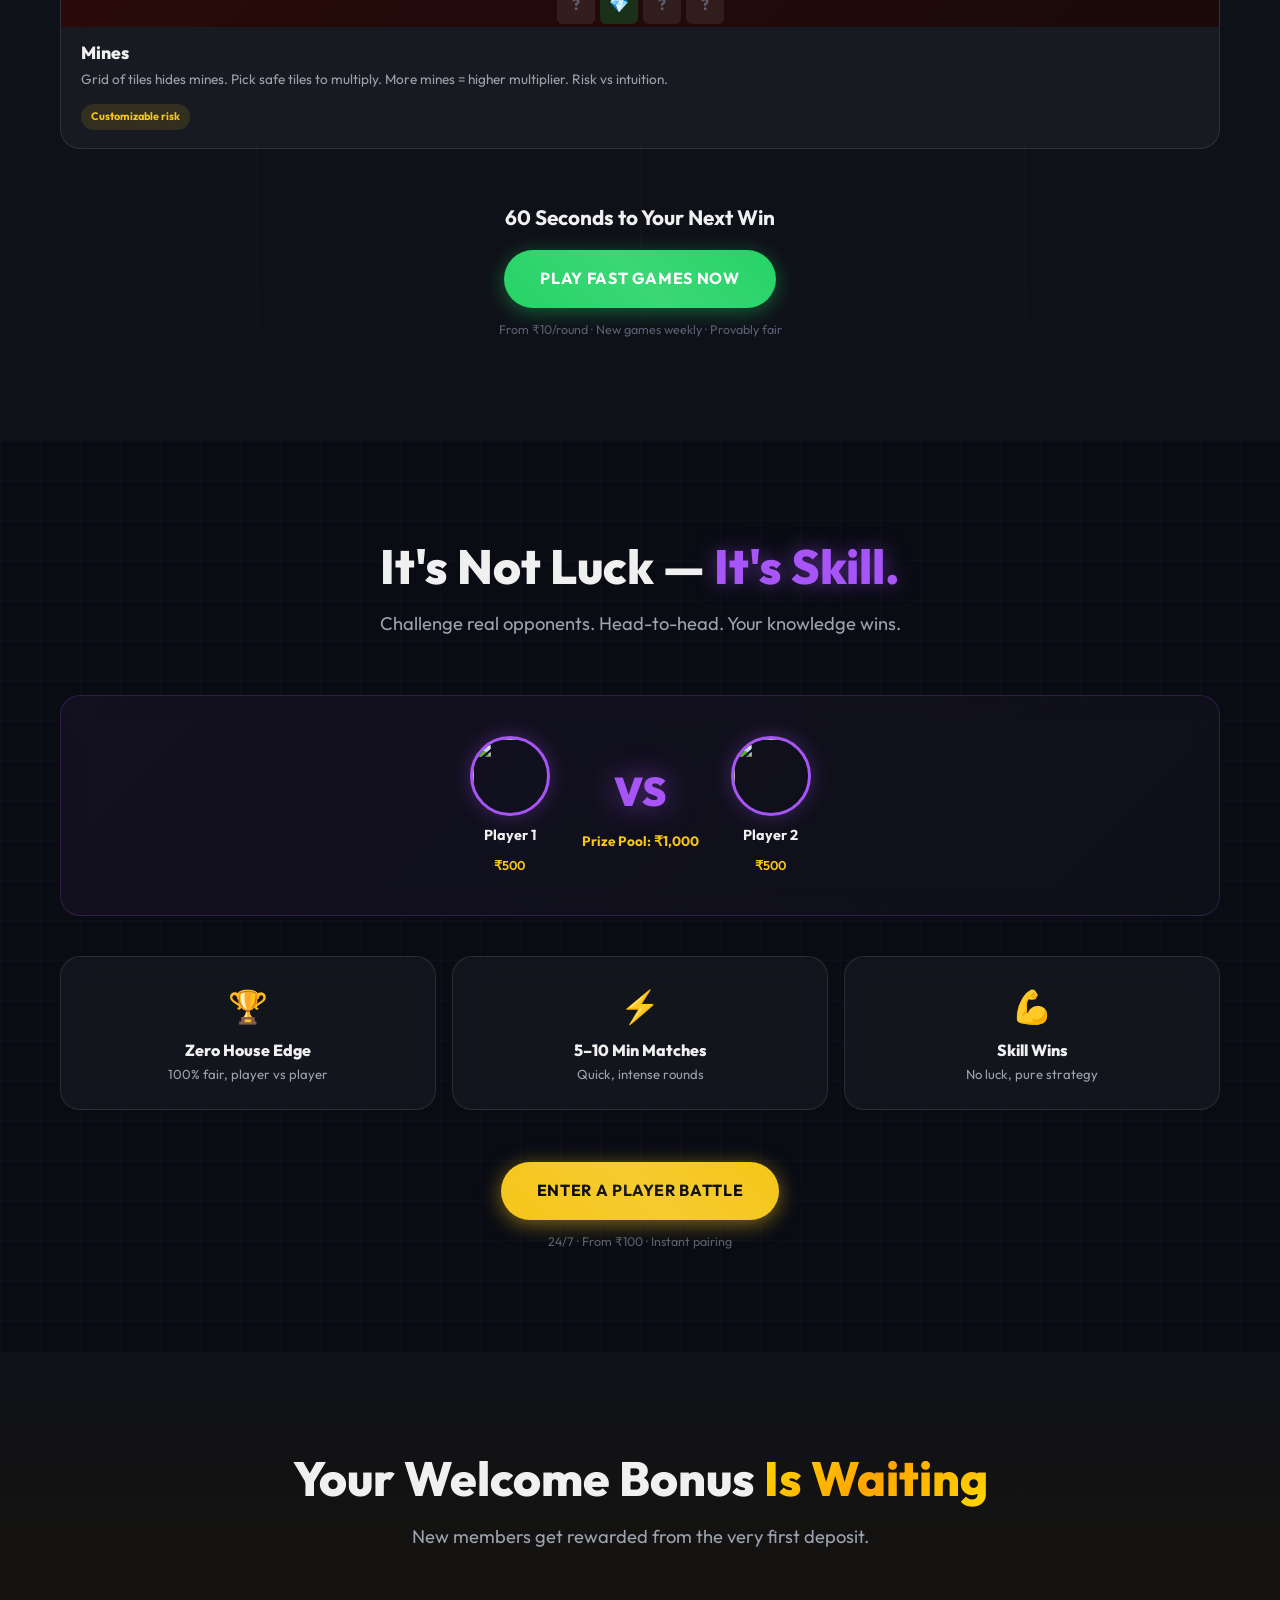
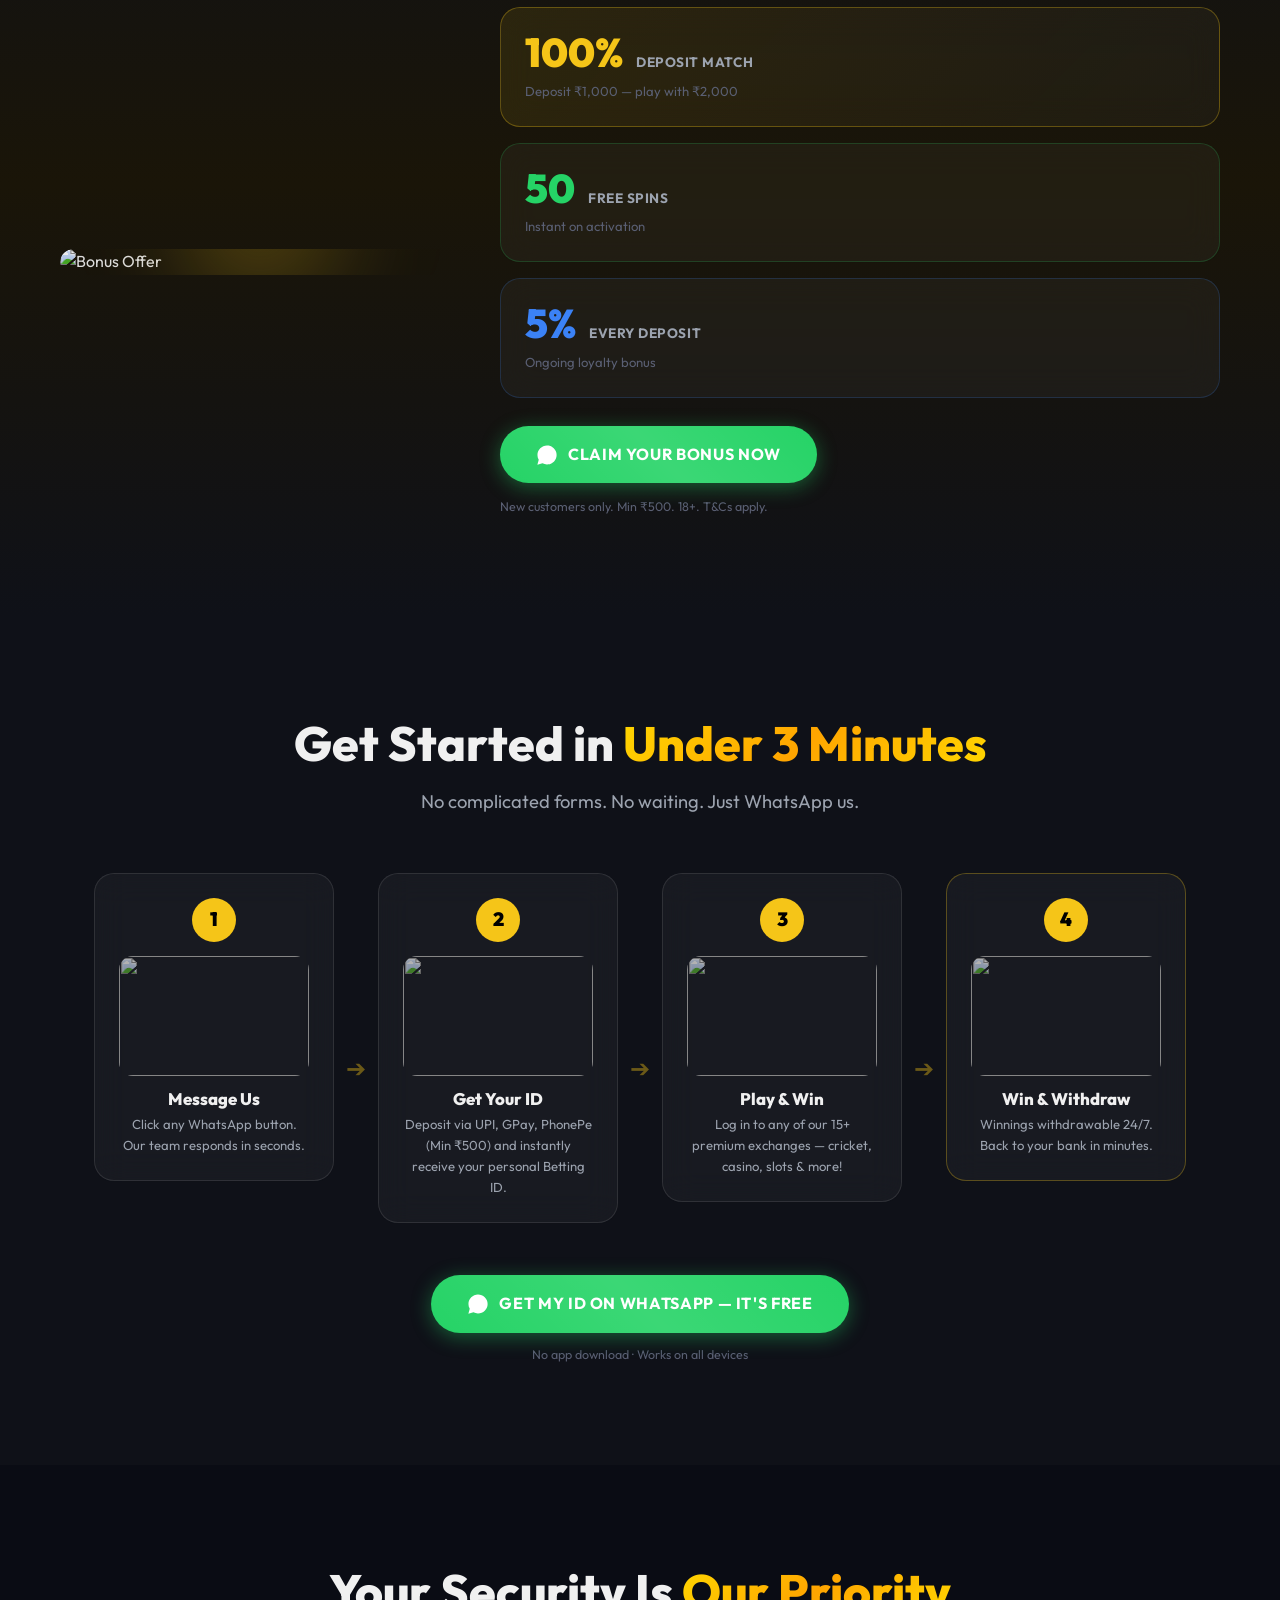
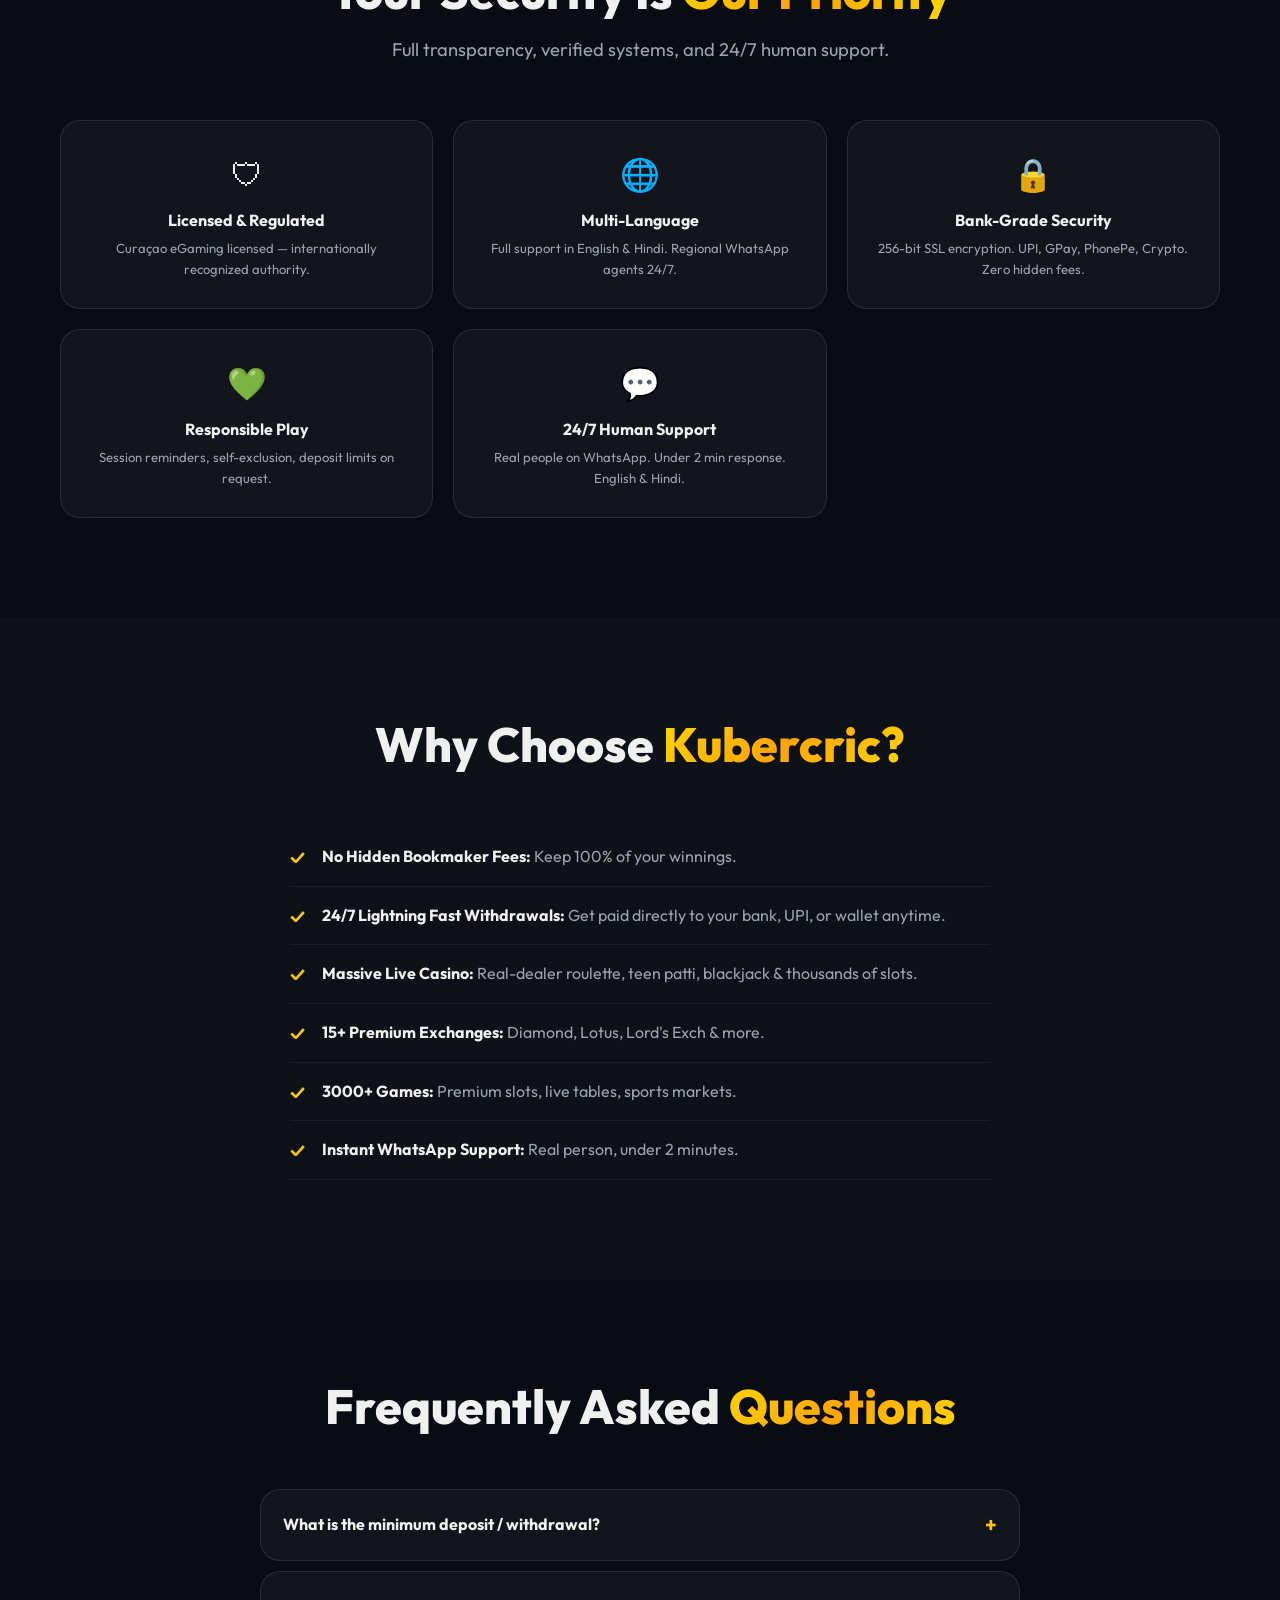
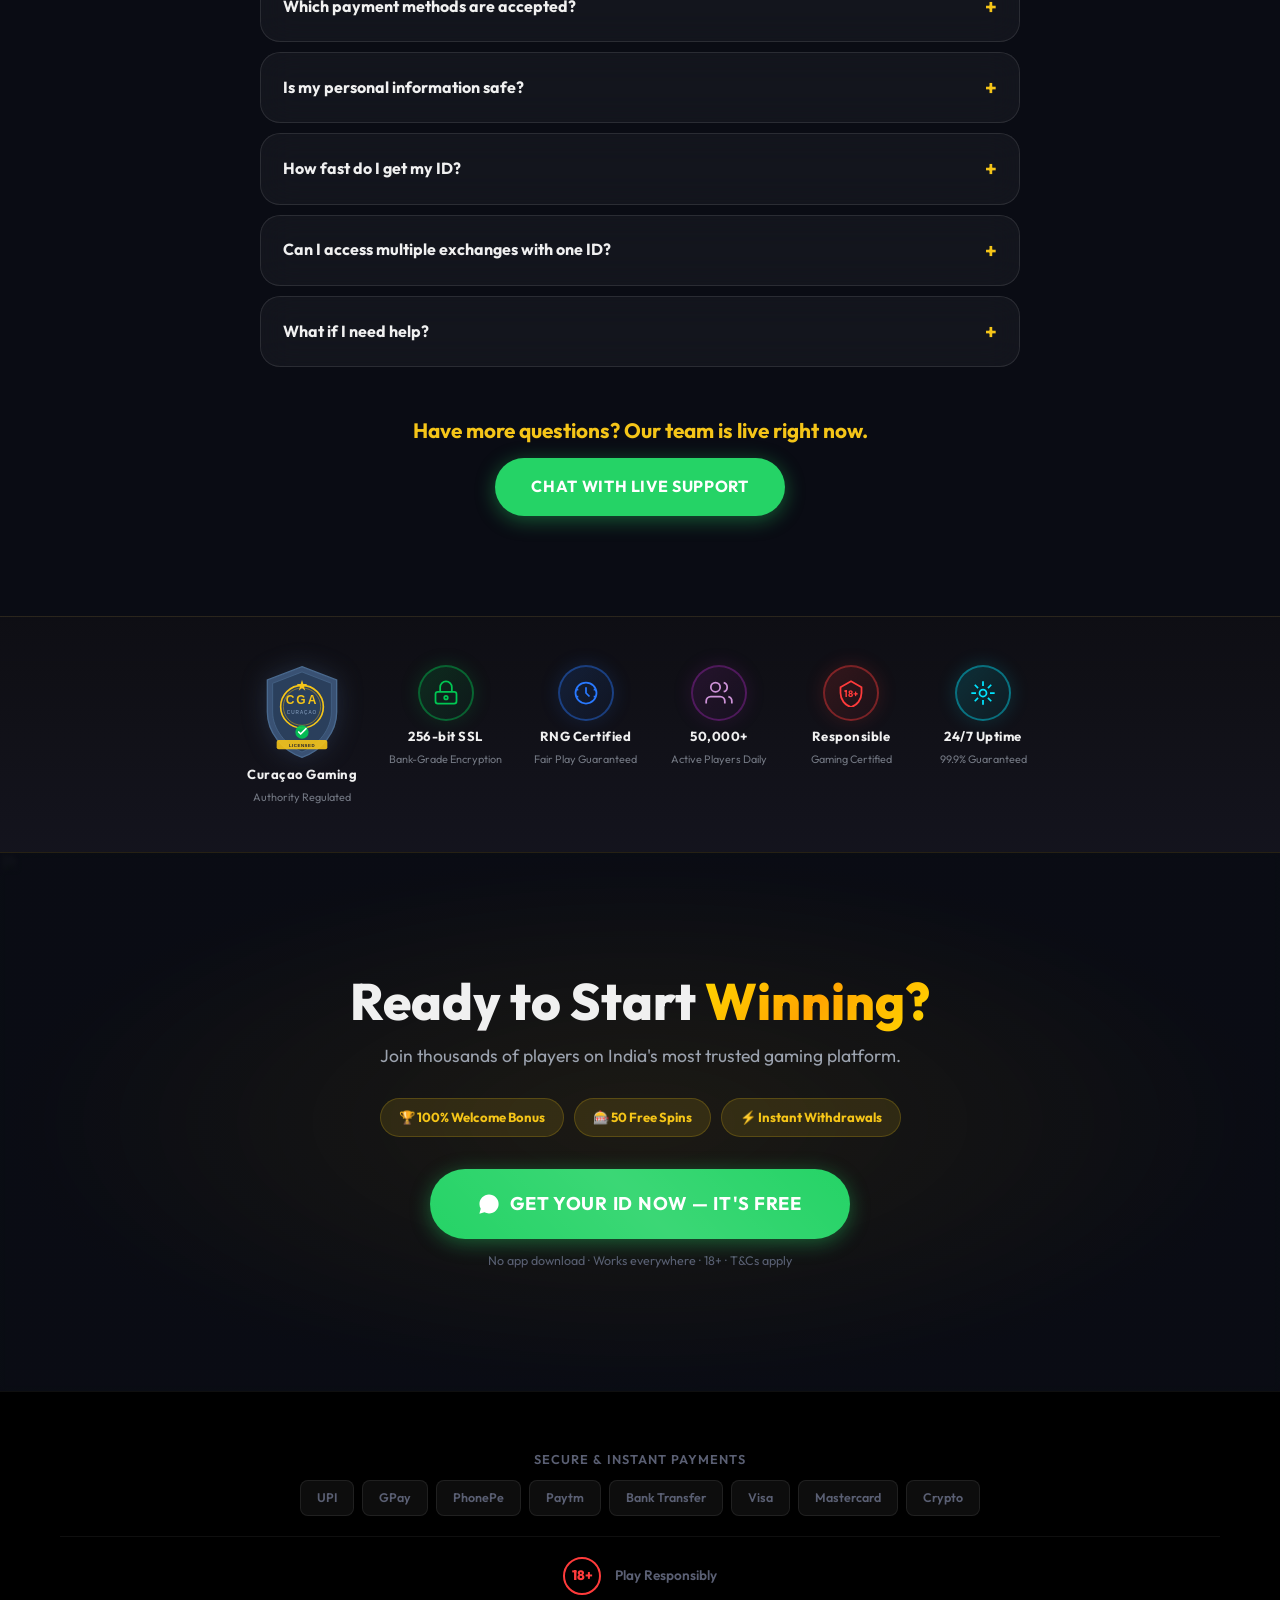
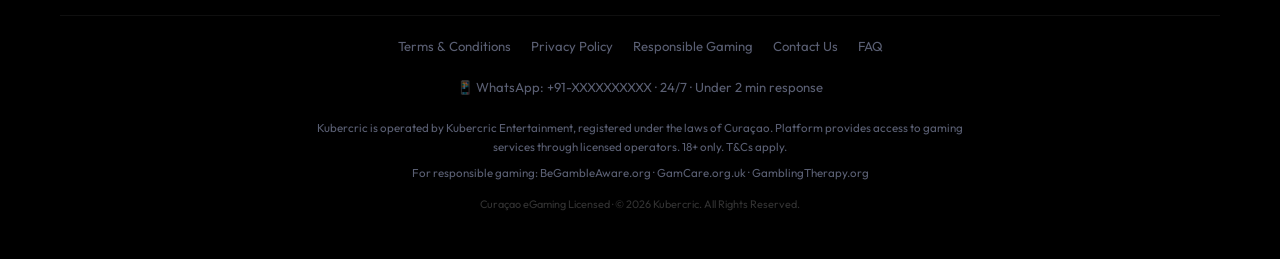
==== commit c52e0922: "Replace Curaçao seal with official CGA logo-based shield badge - Custom SVG shield using official CG" ====
--- a/index.html
+++ b/index.html
@@ -1086,12 +1086,32 @@
     <section class="section section-trust-seals">
         <div class="container">
             <div class="trust-seals-row">
-                <div class="trust-seal">
-                    <div class="seal-shield seal-shield--gold">
-                        <svg viewBox="0 0 24 24" fill="none" stroke="currentColor" stroke-width="1.5"><path d="M12 2L3 7v5c0 5.55 3.84 10.74 9 12 5.16-1.26 9-6.45 9-12V7l-9-5z"/><path d="M9 12l2 2 4-4" stroke-linecap="round" stroke-linejoin="round"/></svg>
-                    </div>
-                    <span class="seal-label">Curaçao eGaming</span>
-                    <span class="seal-sub">Licensed & Regulated</span>
+                <div class="trust-seal trust-seal--cga">
+                    <div class="cga-seal">
+                        <svg viewBox="0 0 120 140" xmlns="http://www.w3.org/2000/svg">
+                            <!-- Outer shield shape -->
+                            <path d="M60 2 L112 22 L112 70 C112 100 90 128 60 138 C30 128 8 100 8 70 L8 22 Z" fill="#395173" stroke="#4a6a8f" stroke-width="2"/>
+                            <!-- Inner shield -->
+                            <path d="M60 10 L104 27 L104 70 C104 95 85 120 60 130 C35 120 16 95 16 70 L16 27 Z" fill="#2a3f5c" stroke="#4a6a8f" stroke-width="1"/>
+                            <!-- Gold ring -->
+                            <circle cx="60" cy="62" r="32" fill="none" stroke="#f5c518" stroke-width="2.5"/>
+                            <circle cx="60" cy="62" r="28" fill="none" stroke="#d4a817" stroke-width="0.8"/>
+                            <!-- CGA text -->
+                            <text x="60" y="58" text-anchor="middle" font-family="Arial,sans-serif" font-size="18" font-weight="bold" fill="#f5c518" letter-spacing="3">CGA</text>
+                            <!-- Curacao text curved along bottom of ring -->
+                            <text x="60" y="73" text-anchor="middle" font-family="Arial,sans-serif" font-size="7" fill="#8fa8c8" letter-spacing="1.5">CURAÇAO</text>
+                            <!-- Star decorations -->
+                            <polygon points="60,22 62,28 68,28 63,32 65,38 60,34 55,38 57,32 52,28 58,28" fill="#f5c518"/>
+                            <!-- Checkmark in circle at bottom -->
+                            <circle cx="60" cy="100" r="10" fill="#00c853" opacity="0.9"/>
+                            <path d="M55 100 L58 103 L66 95" fill="none" stroke="white" stroke-width="2.5" stroke-linecap="round" stroke-linejoin="round"/>
+                            <!-- Bottom banner -->
+                            <rect x="22" y="112" width="76" height="14" rx="3" fill="#f5c518" opacity="0.9"/>
+                            <text x="60" y="122" text-anchor="middle" font-family="Arial,sans-serif" font-size="6.5" font-weight="bold" fill="#1a1a2e" letter-spacing="0.8">LICENSED</text>
+                        </svg>
+                    </div>
+                    <span class="seal-label">Curaçao Gaming</span>
+                    <span class="seal-sub">Authority Regulated</span>
                 </div>
                 <div class="trust-seal">
                     <div class="seal-shield seal-shield--green">
--- a/styles.css
+++ b/styles.css
@@ -1665,6 +1665,11 @@
 .seal-shield:hover { transform:translateY(-4px) scale(1.08); box-shadow:0 0 30px currentColor; }
 .seal-label { font-size:0.82rem; font-weight:700; color:var(--text-primary); letter-spacing:0.5px; line-height:1.2; }
 .seal-sub { font-size:0.68rem; color:var(--text-secondary); line-height:1.2; opacity:0.7; }
+/* CGA official seal */
+.trust-seal--cga { max-width:150px; }
+.cga-seal { width:80px; height:94px; transition:transform 0.3s, filter 0.3s; filter:drop-shadow(0 0 12px rgba(57,81,115,0.4)); }
+.cga-seal:hover { transform:translateY(-4px) scale(1.06); filter:drop-shadow(0 0 20px rgba(245,197,24,0.35)); }
+.cga-seal svg { width:100%; height:100%; }
 
 /* ═══════════════════════════════════════════
    RESPONSIVE — TABLET
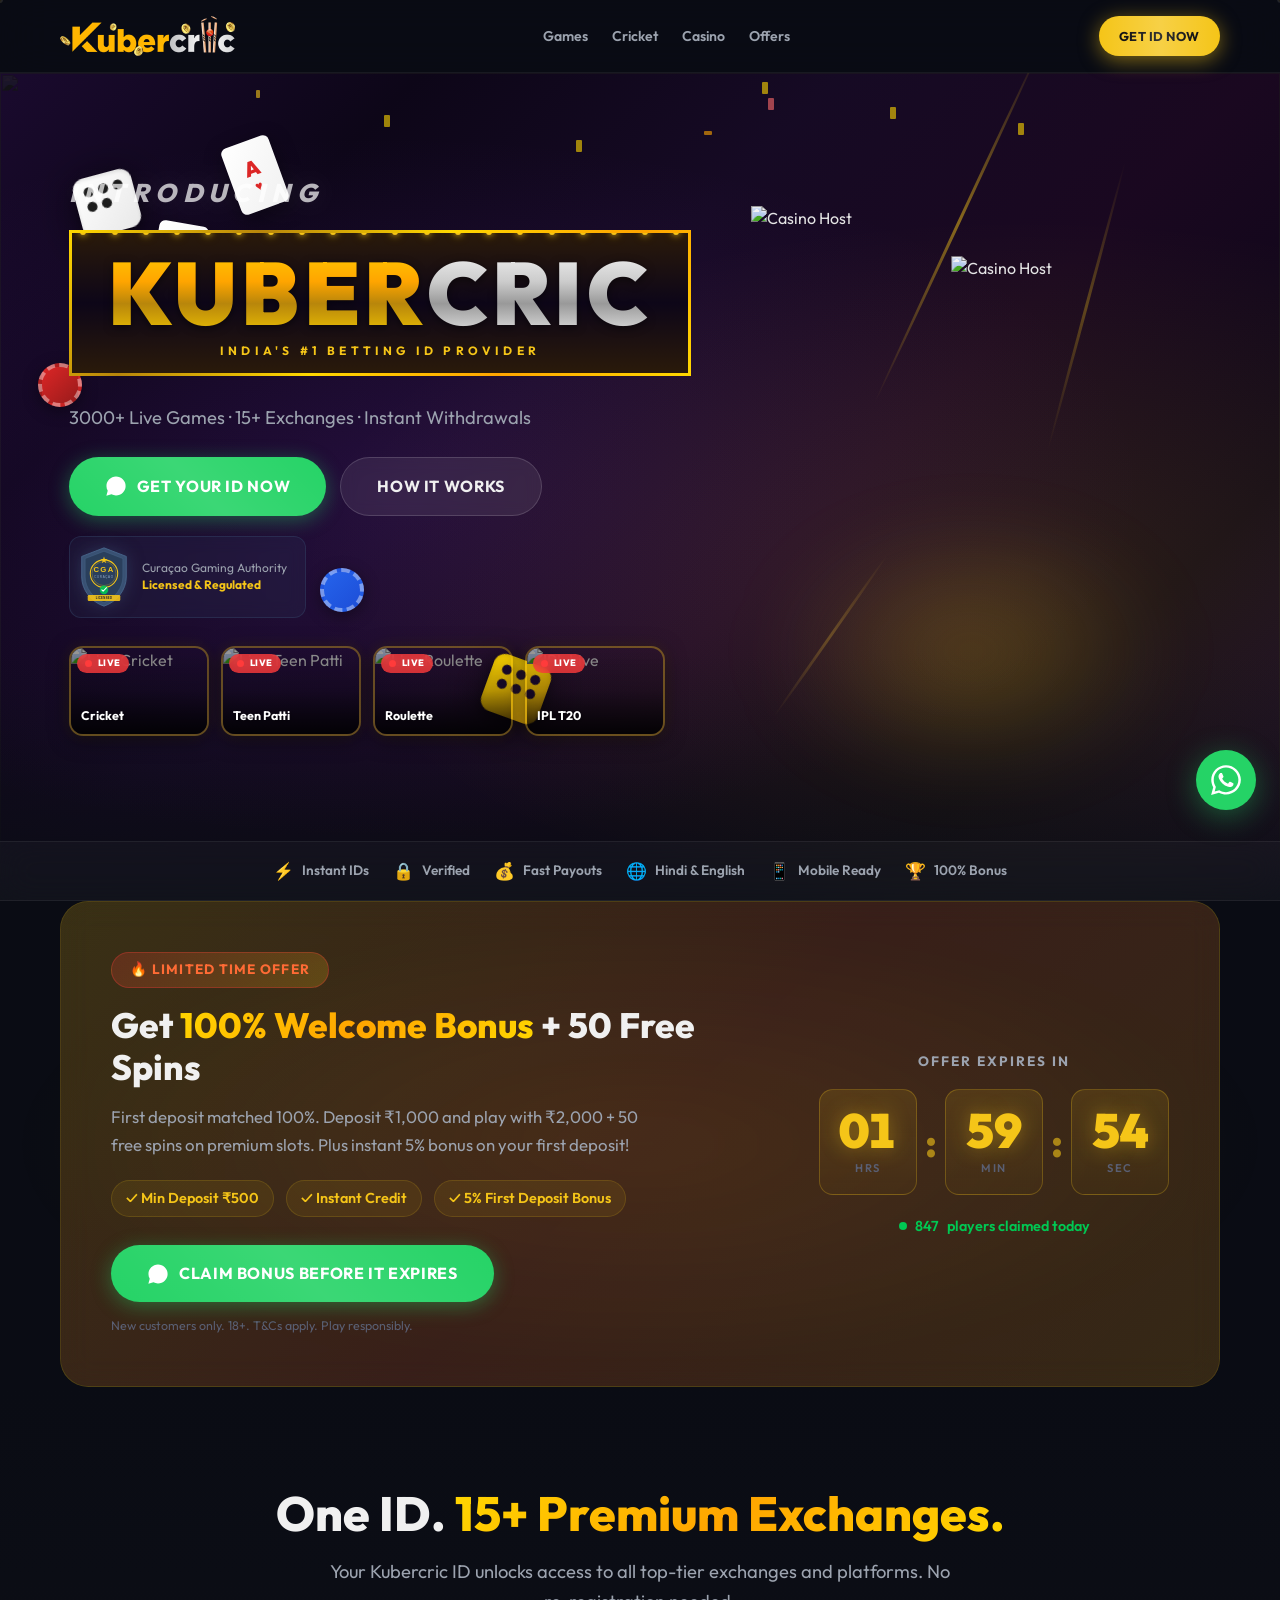
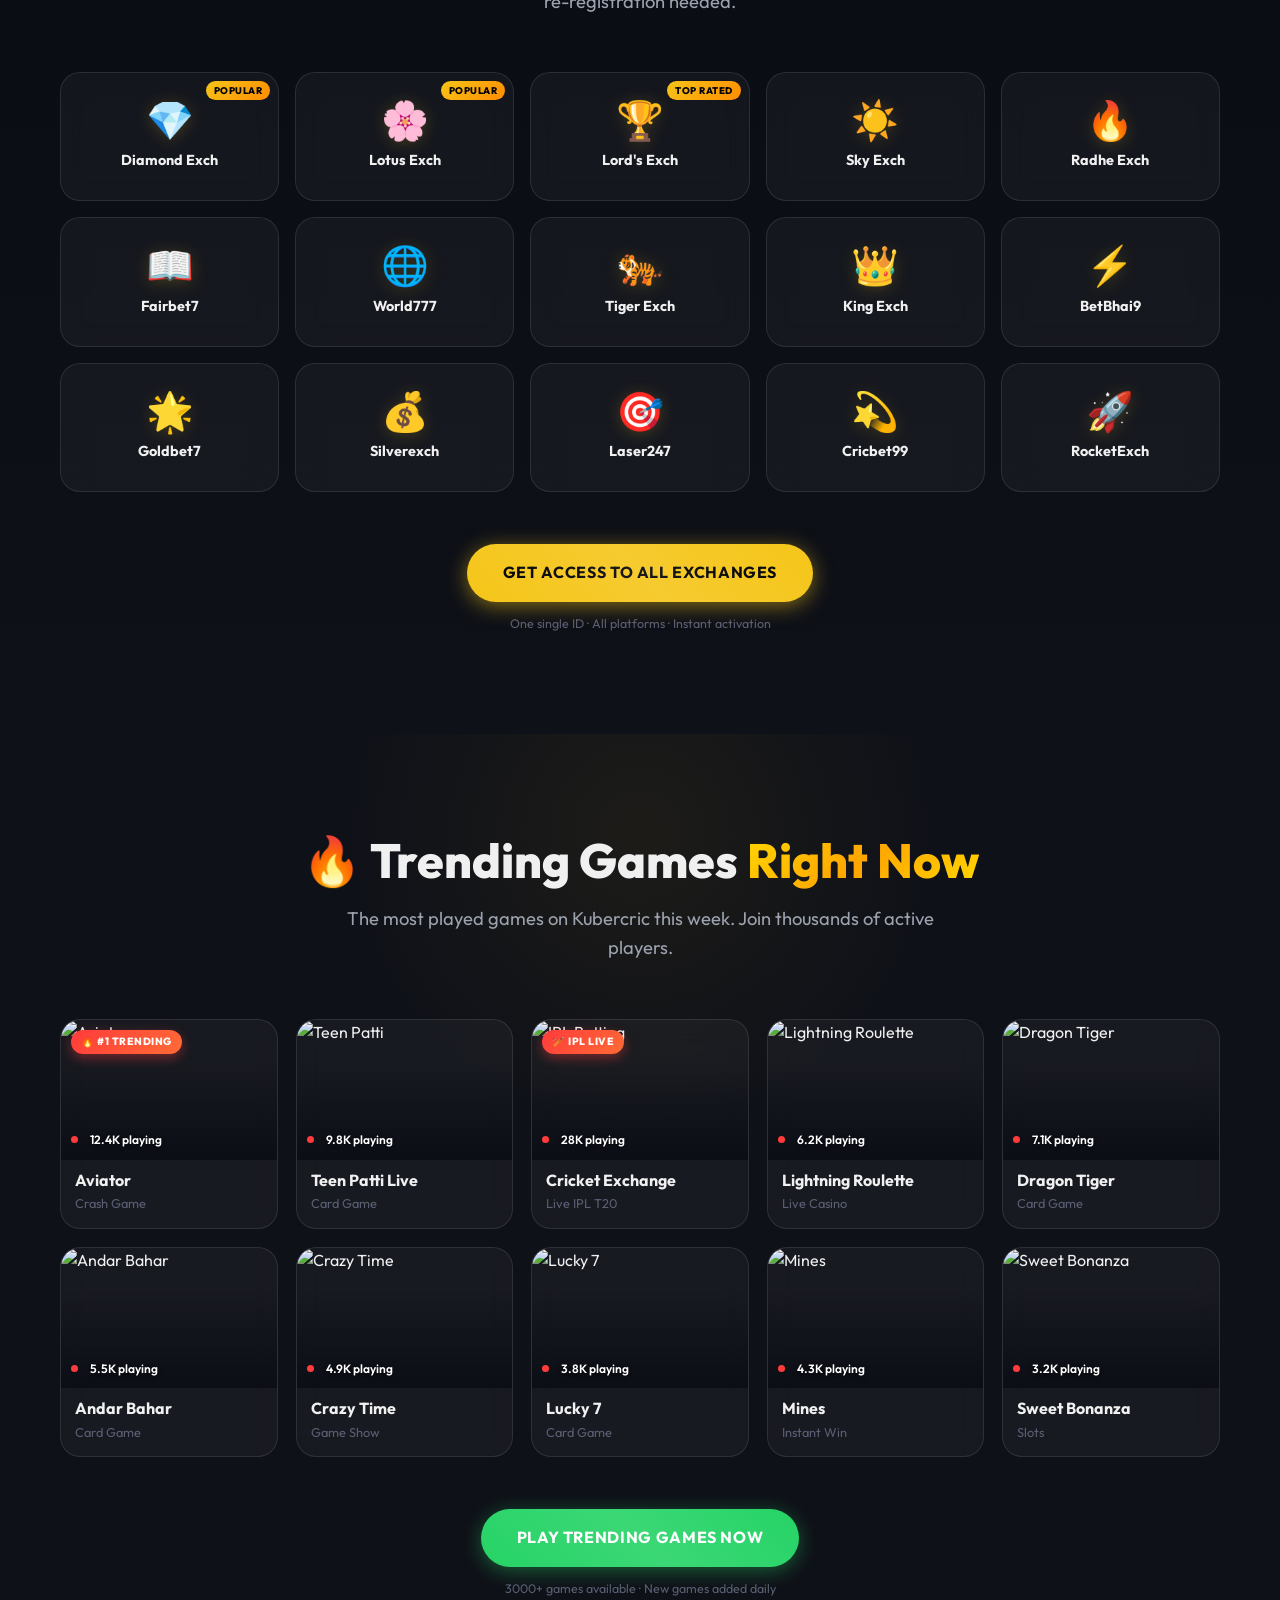
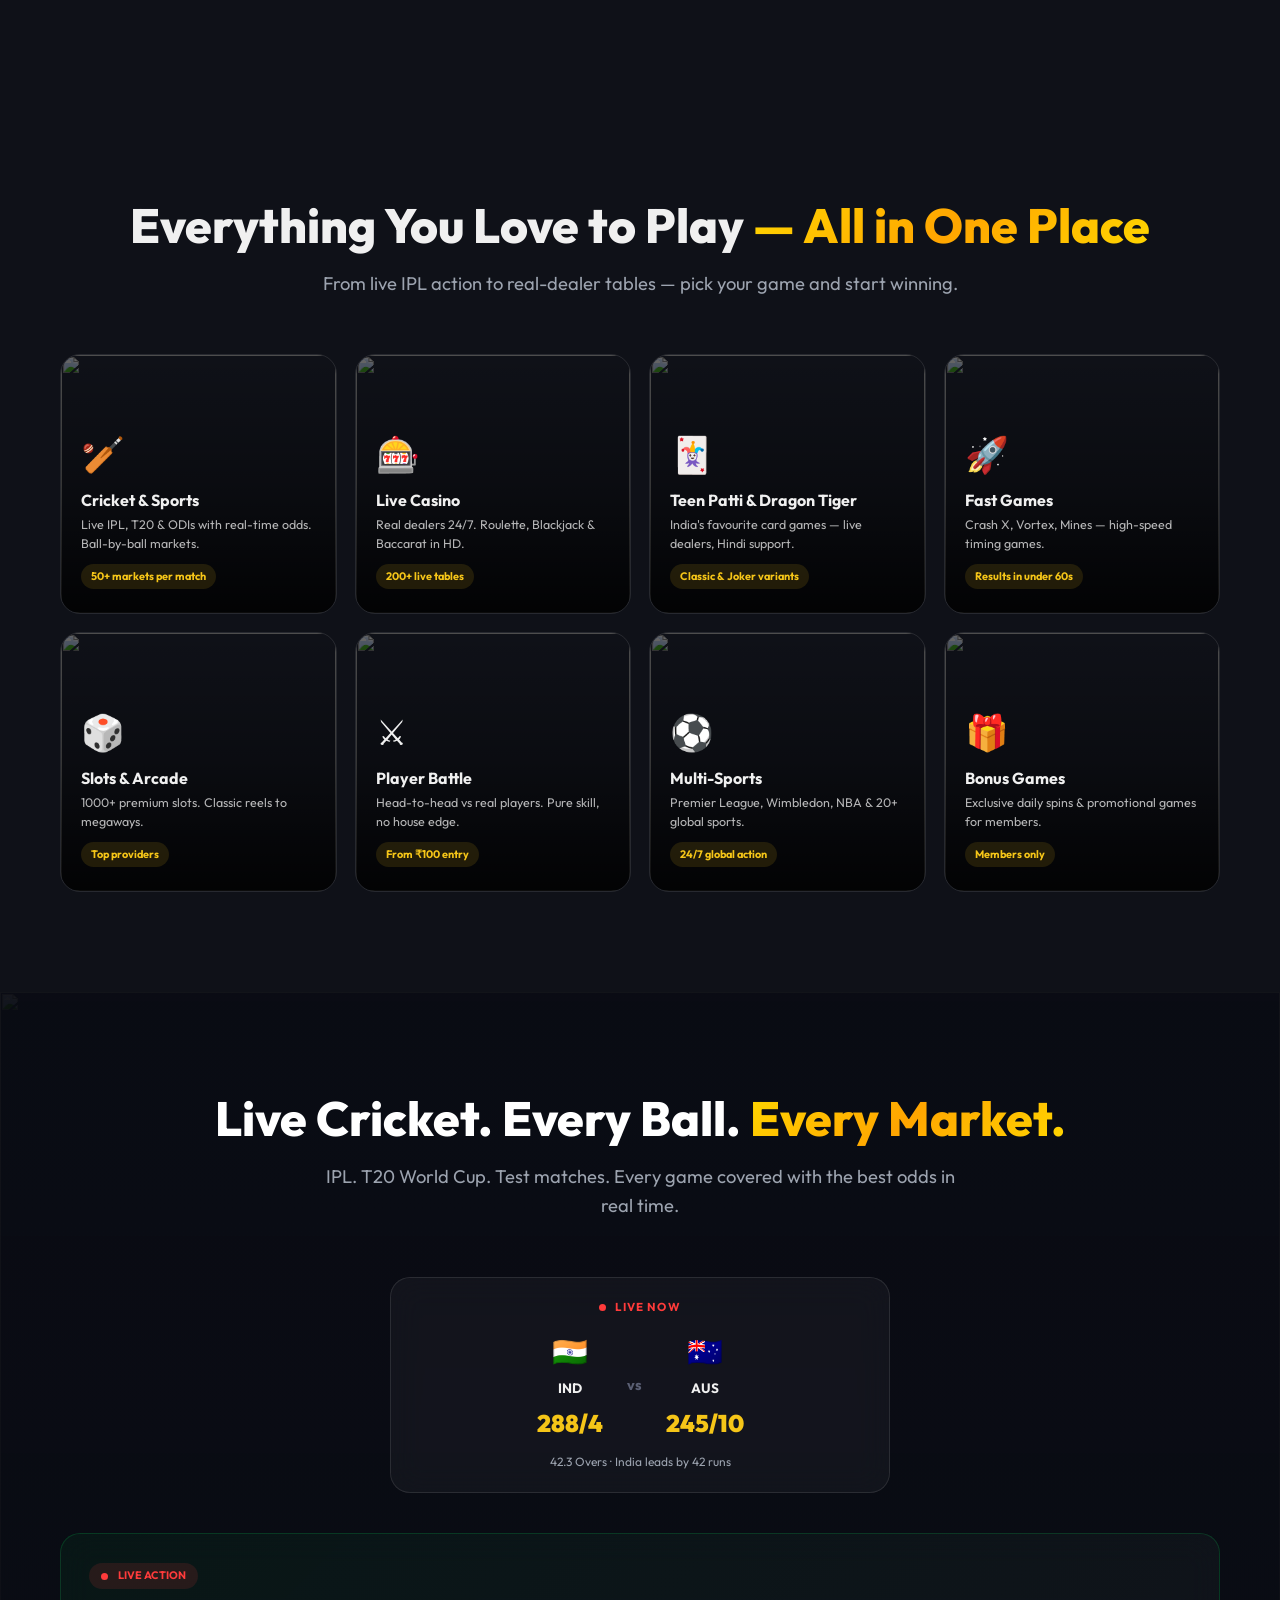
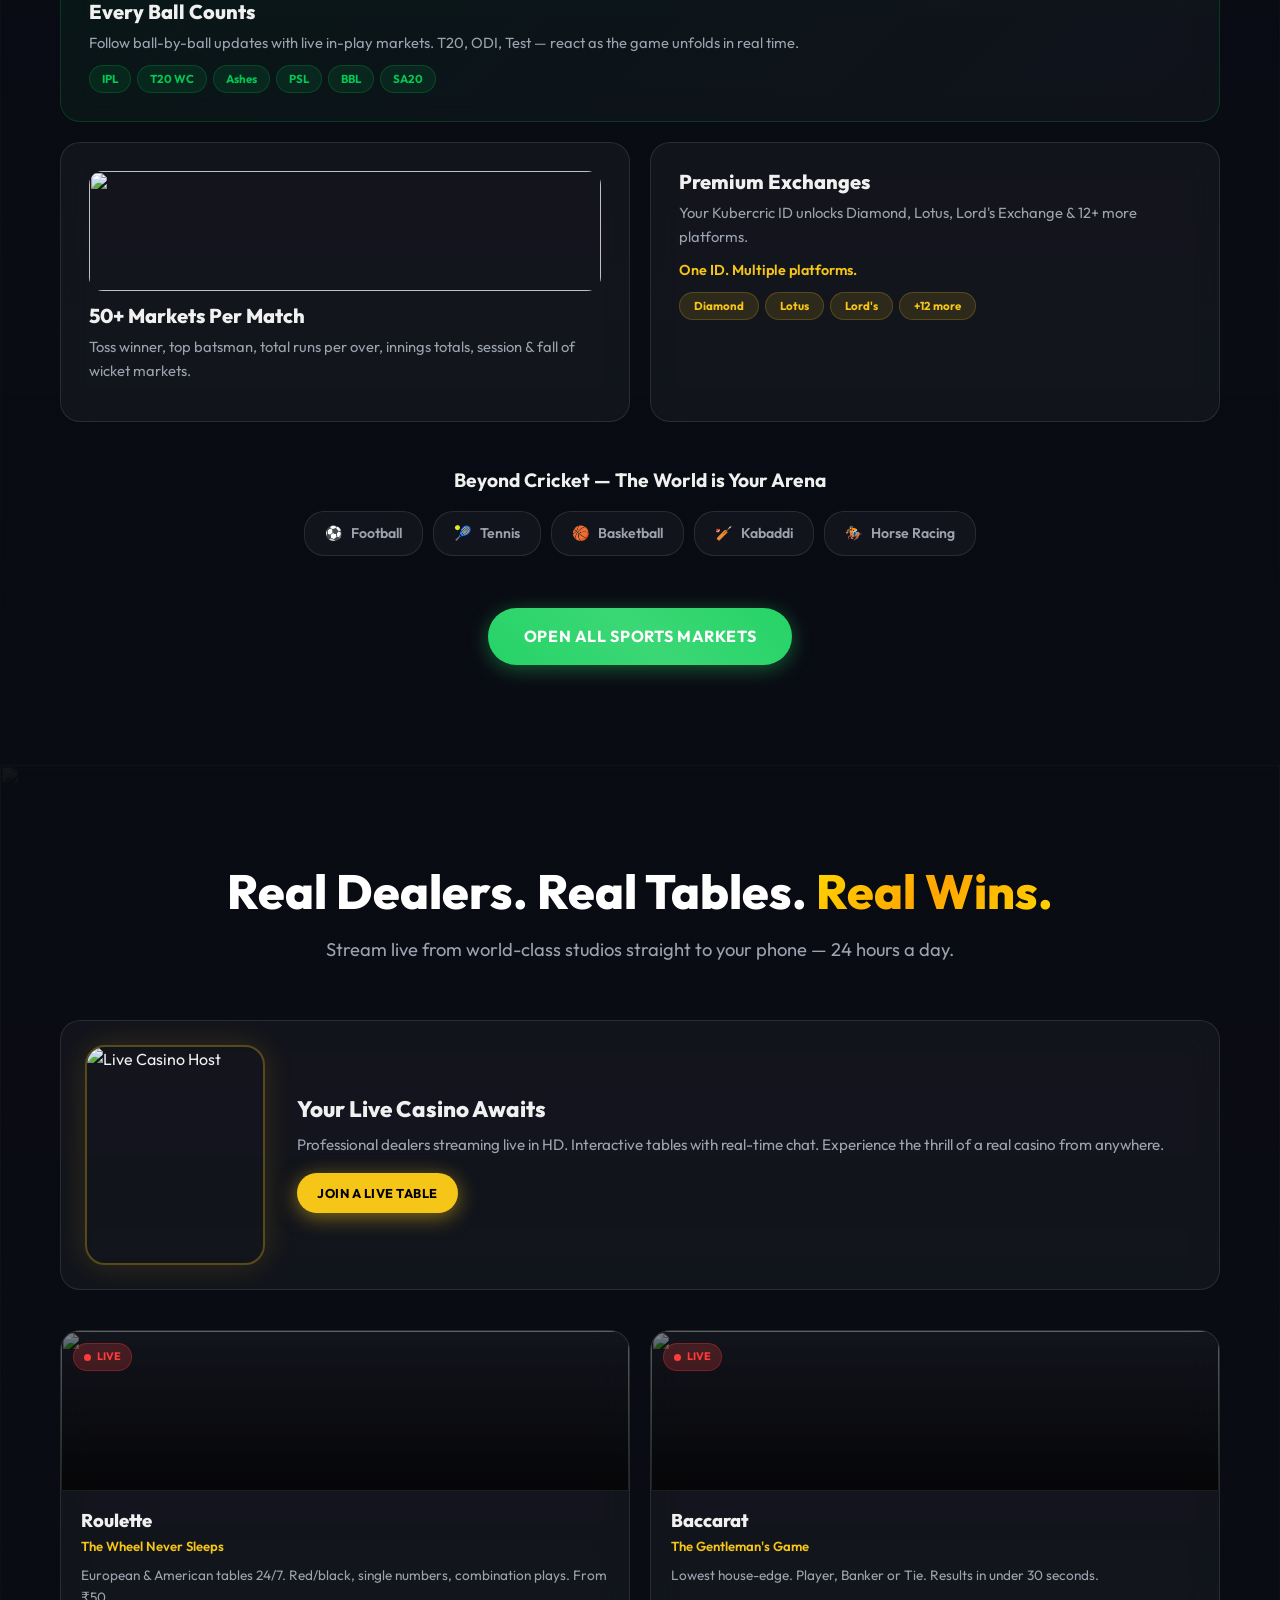
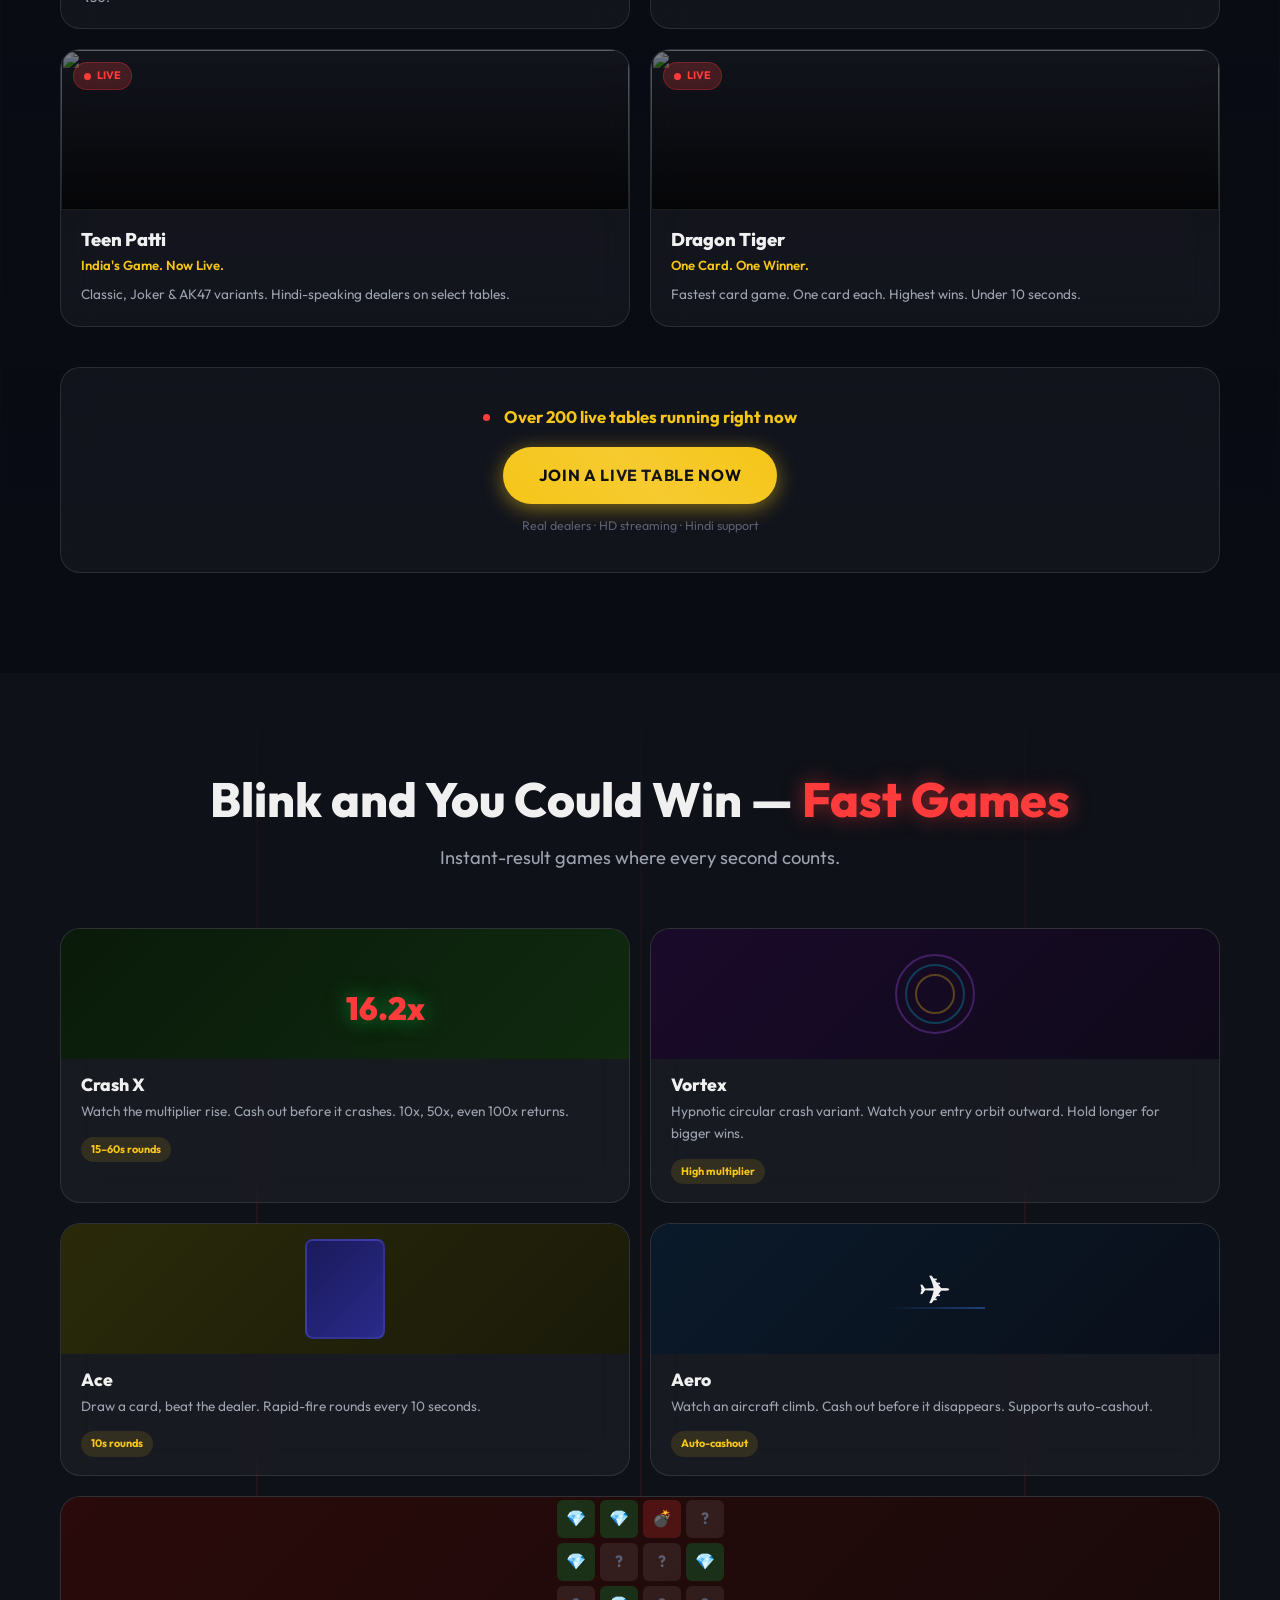
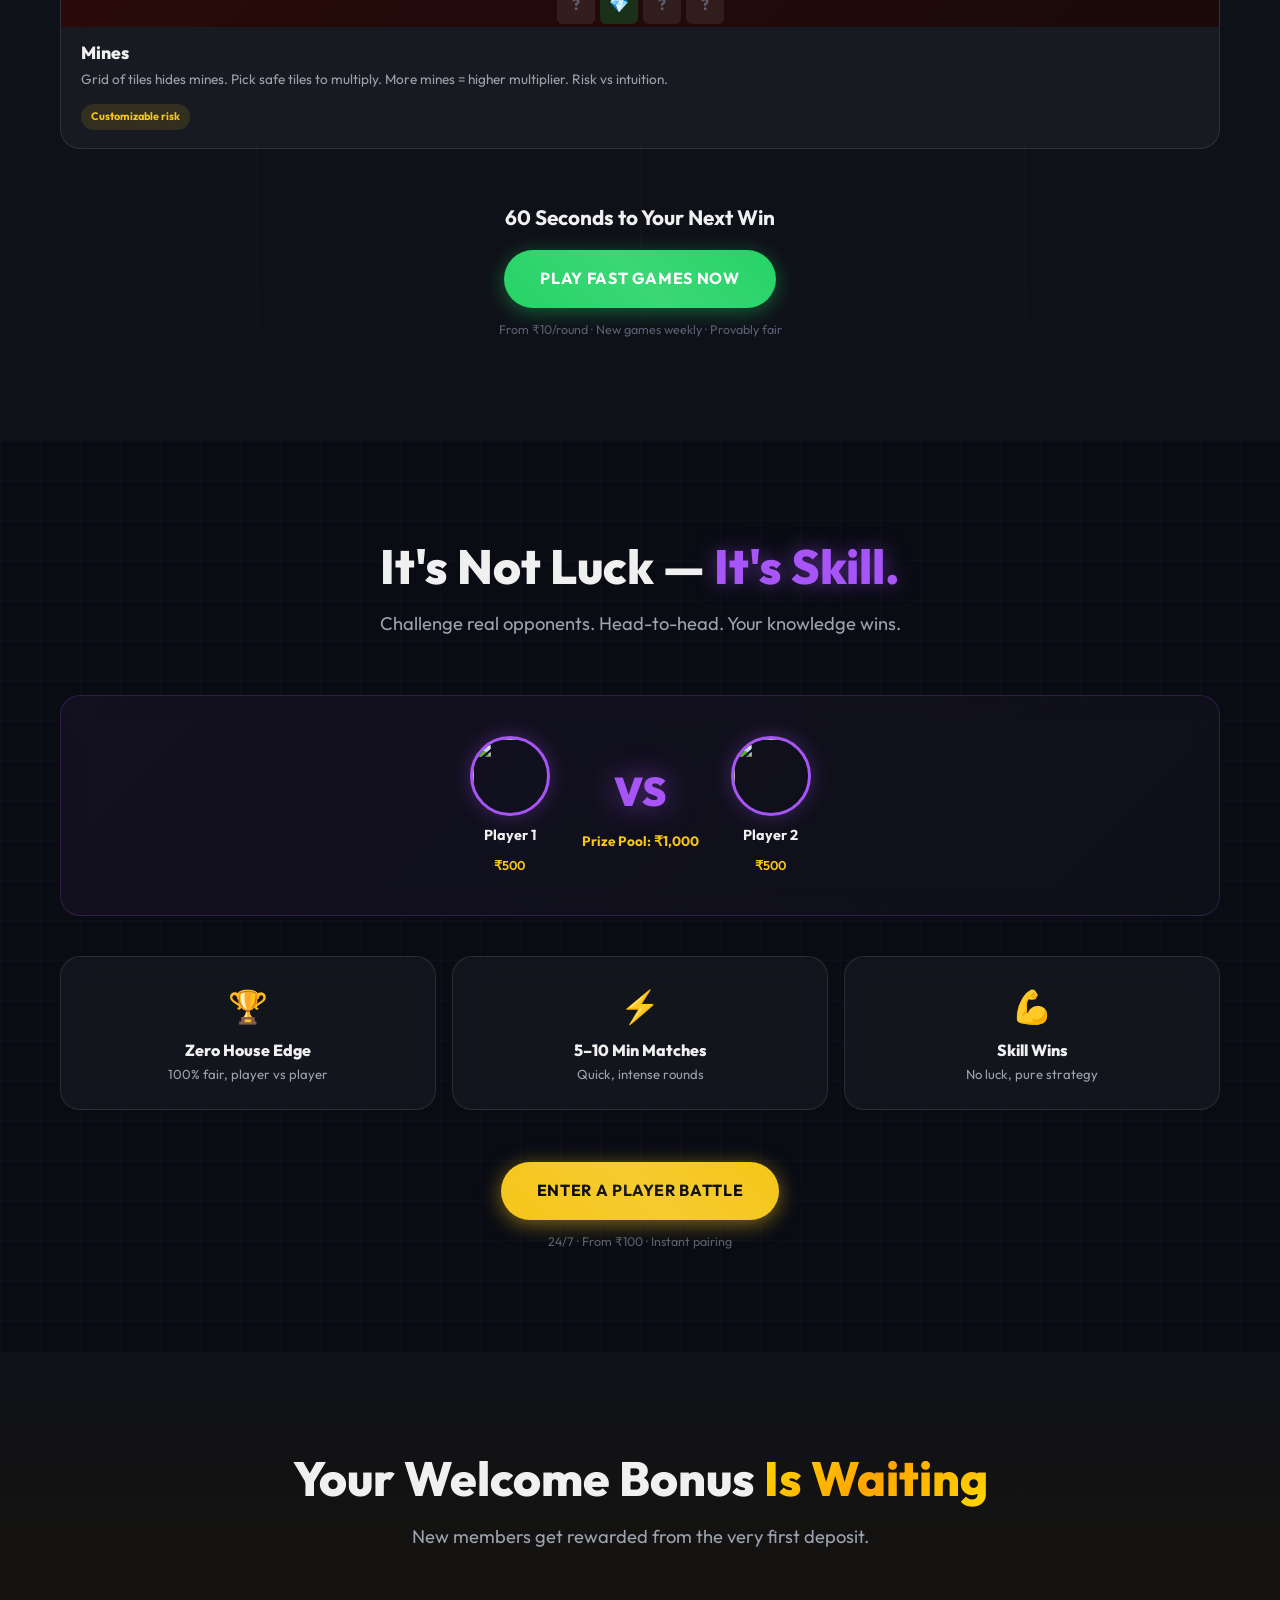
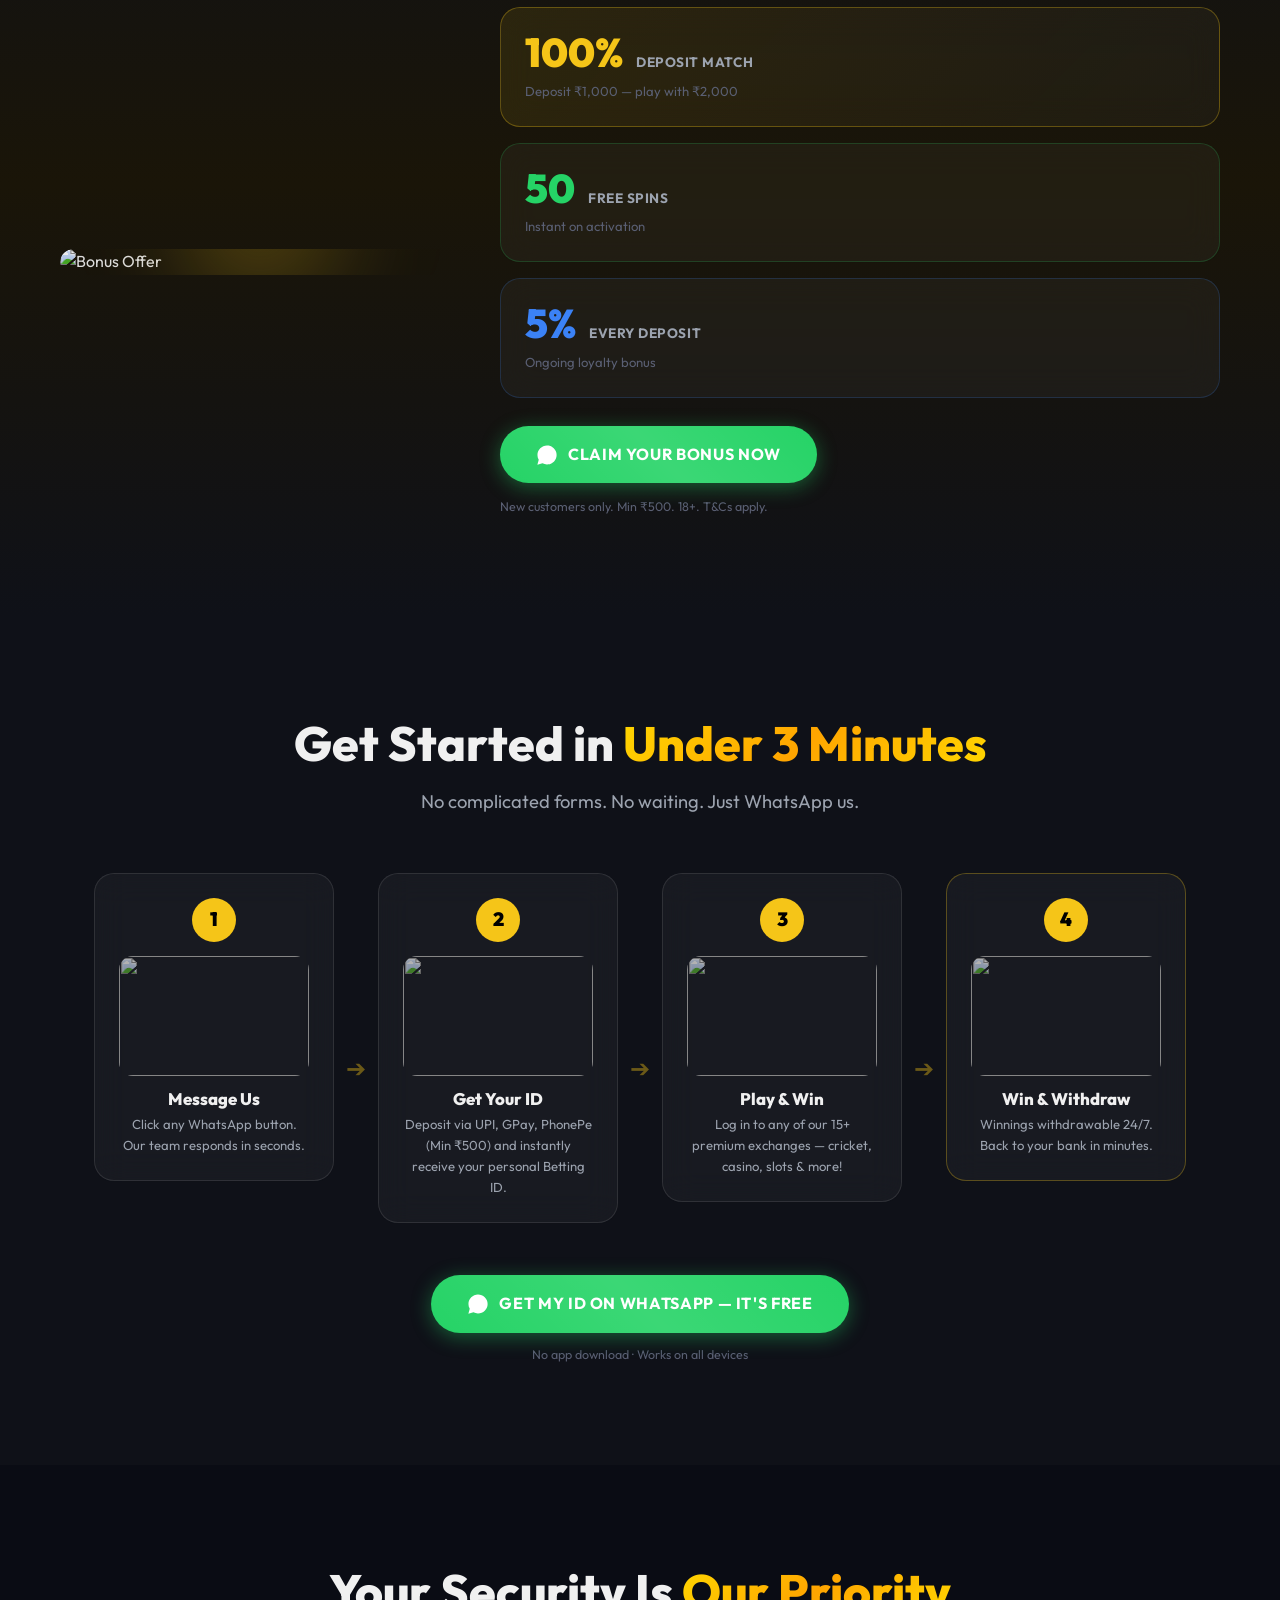
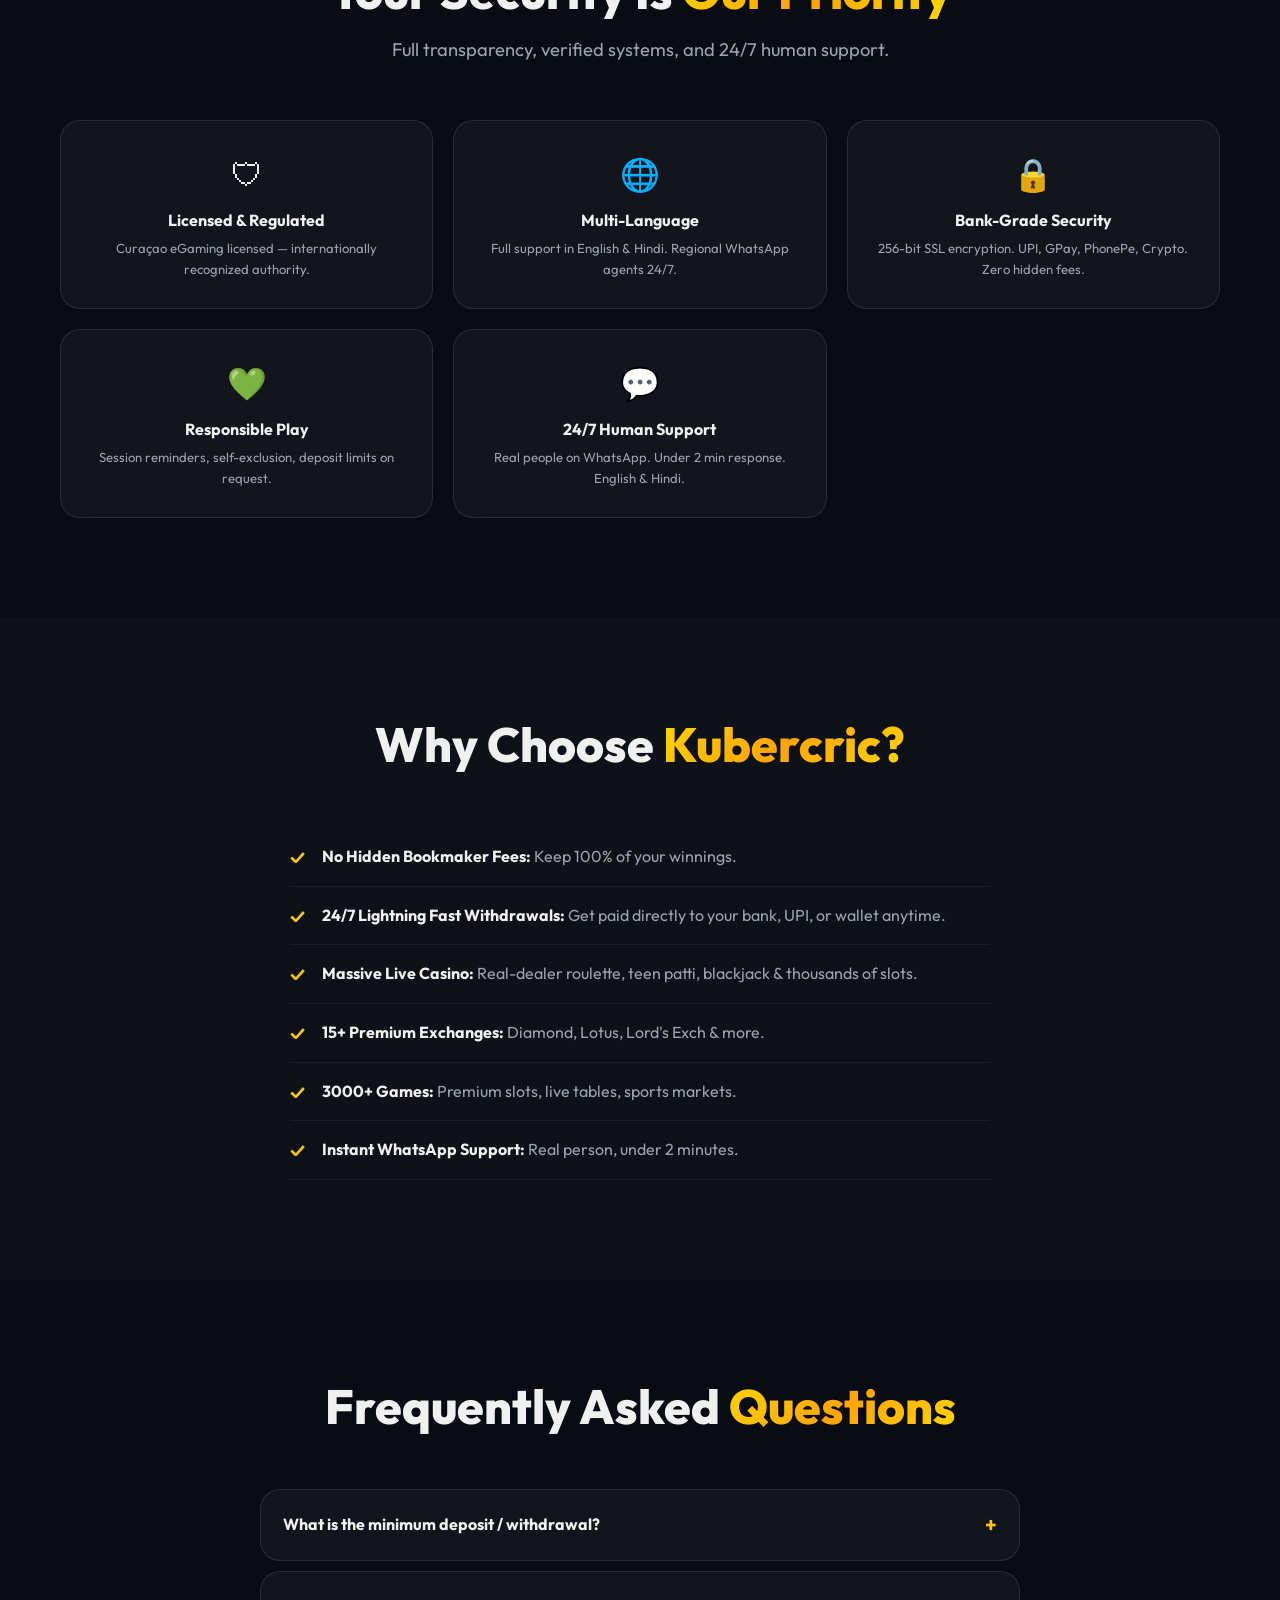
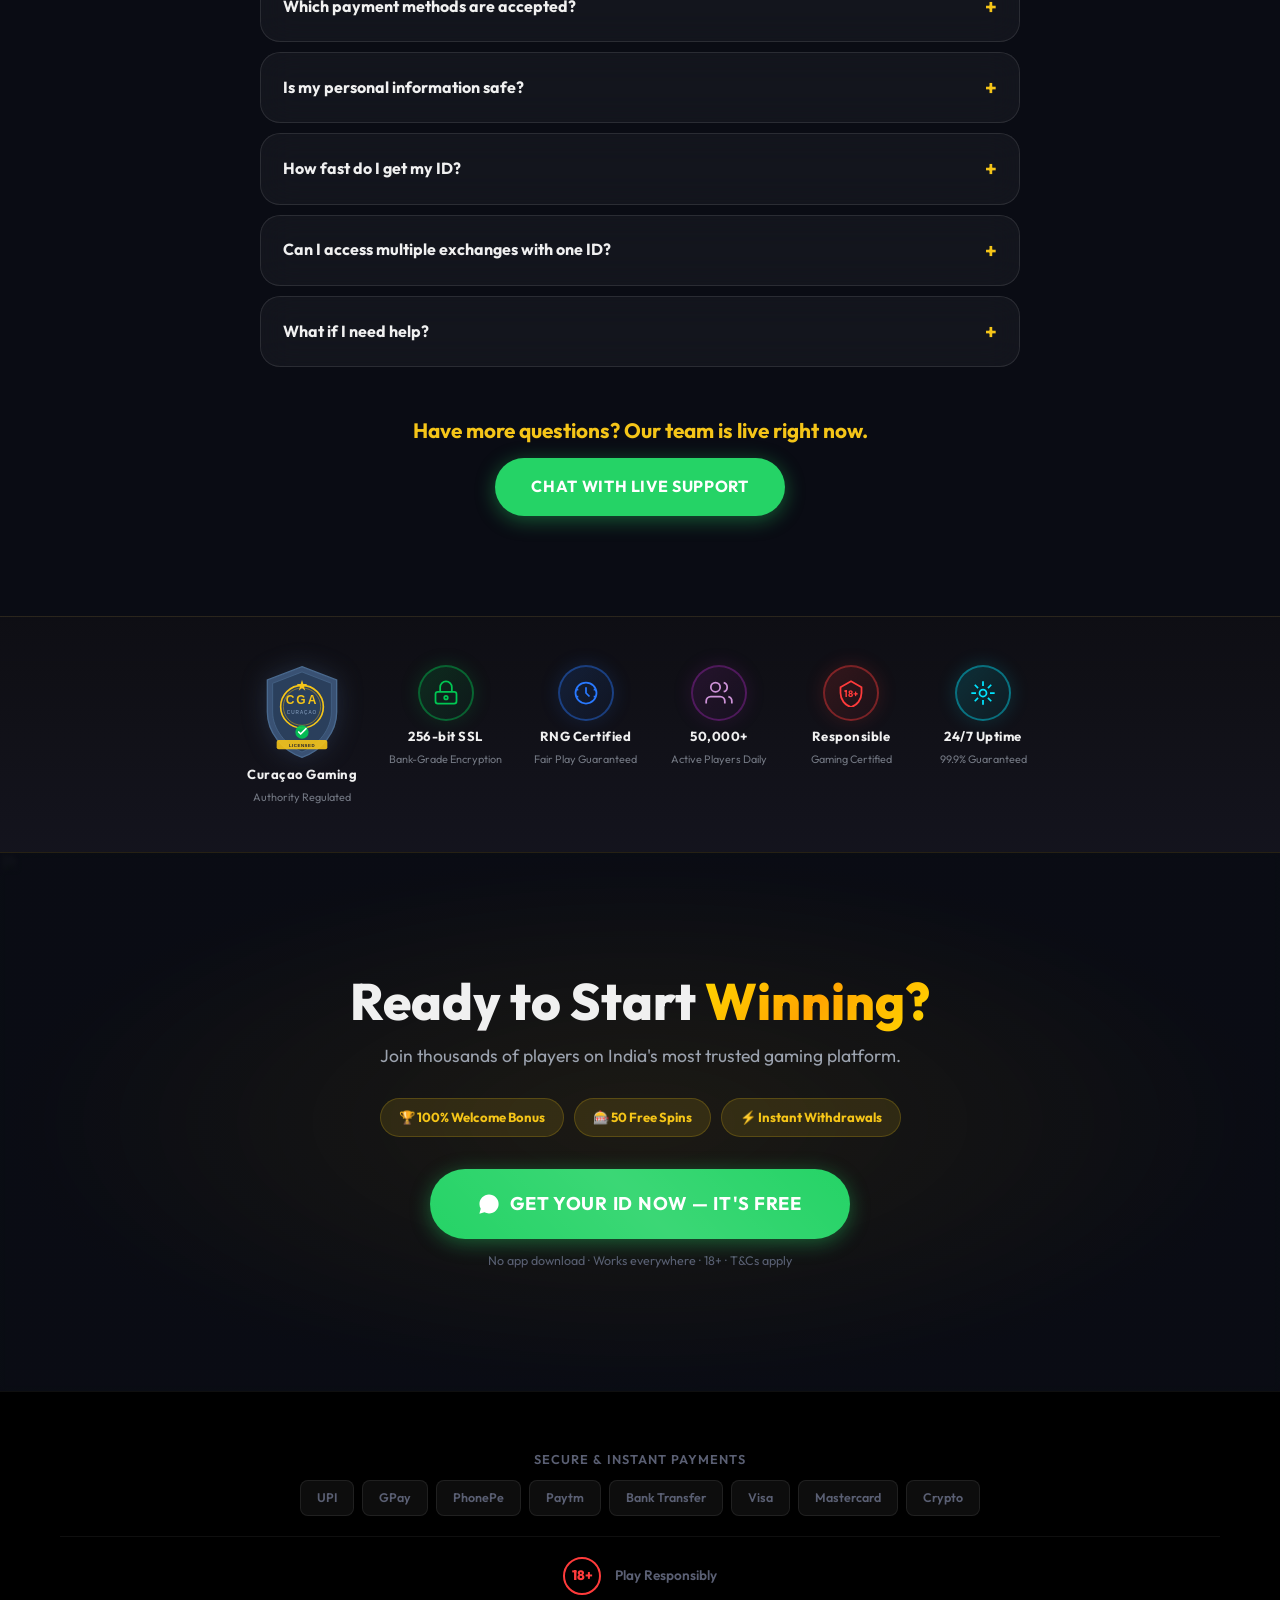
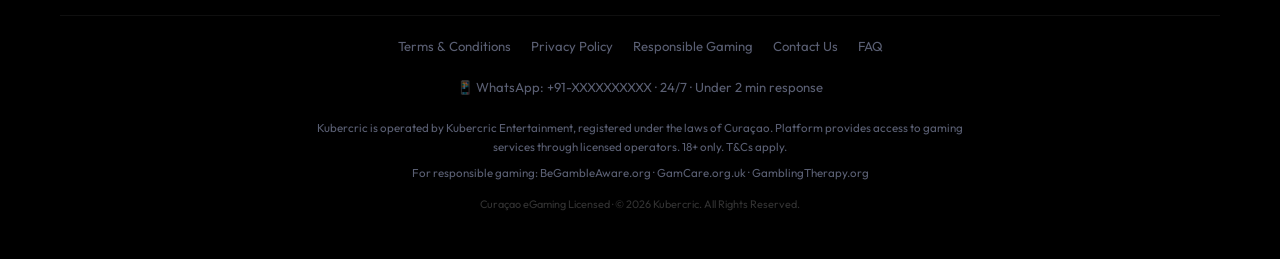
==== commit c33ad76e: "Add CGA trust seal badge to hero section - CGA shield badge with glassmorphism card below CTA button" ====
--- a/index.html
+++ b/index.html
@@ -130,6 +130,24 @@
                         Get Your ID Now
                     </a>
                     <a href="#how-it-works" class="btn btn-glass btn-lg">How It Works</a>
+                </div>
+
+                <!-- CGA TRUST SEAL IN HERO -->
+                <div class="hb-cga-badge">
+                    <svg viewBox="0 0 120 140" xmlns="http://www.w3.org/2000/svg" class="hb-cga-svg">
+                        <path d="M60 2 L112 22 L112 70 C112 100 90 128 60 138 C30 128 8 100 8 70 L8 22 Z" fill="#395173" stroke="#4a6a8f" stroke-width="2"/>
+                        <path d="M60 10 L104 27 L104 70 C104 95 85 120 60 130 C35 120 16 95 16 70 L16 27 Z" fill="#2a3f5c" stroke="#4a6a8f" stroke-width="1"/>
+                        <circle cx="60" cy="62" r="32" fill="none" stroke="#f5c518" stroke-width="2.5"/>
+                        <circle cx="60" cy="62" r="28" fill="none" stroke="#d4a817" stroke-width="0.8"/>
+                        <text x="60" y="58" text-anchor="middle" font-family="Arial,sans-serif" font-size="18" font-weight="bold" fill="#f5c518" letter-spacing="3">CGA</text>
+                        <text x="60" y="73" text-anchor="middle" font-family="Arial,sans-serif" font-size="7" fill="#8fa8c8" letter-spacing="1.5">CURAÇAO</text>
+                        <polygon points="60,22 62,28 68,28 63,32 65,38 60,34 55,38 57,32 52,28 58,28" fill="#f5c518"/>
+                        <circle cx="60" cy="100" r="10" fill="#00c853" opacity="0.9"/>
+                        <path d="M55 100 L58 103 L66 95" fill="none" stroke="white" stroke-width="2.5" stroke-linecap="round" stroke-linejoin="round"/>
+                        <rect x="22" y="112" width="76" height="14" rx="3" fill="#f5c518" opacity="0.9"/>
+                        <text x="60" y="122" text-anchor="middle" font-family="Arial,sans-serif" font-size="6.5" font-weight="bold" fill="#1a1a2e" letter-spacing="0.8">LICENSED</text>
+                    </svg>
+                    <span class="hb-cga-text">Curaçao Gaming Authority<br><strong>Licensed & Regulated</strong></span>
                 </div>
 
                 <!-- LIVE GAME PREVIEW CARDS -->
--- a/styles.css
+++ b/styles.css
@@ -543,8 +543,28 @@
 
 .hb-cta-row {
     display: flex; gap: 14px; flex-wrap: wrap;
-    margin-bottom: 32px;
-}
+    margin-bottom: 20px;
+}
+
+/* HERO CGA BADGE */
+.hb-cga-badge {
+    display: flex; align-items: center; gap: 12px;
+    margin-bottom: 28px;
+    padding: 10px 18px 10px 8px;
+    background: rgba(57,81,115,0.15);
+    border: 1px solid rgba(57,81,115,0.35);
+    border-radius: 12px;
+    width: fit-content;
+    backdrop-filter: blur(8px);
+    transition: border-color 0.3s, box-shadow 0.3s;
+}
+.hb-cga-badge:hover {
+    border-color: rgba(245,197,24,0.4);
+    box-shadow: 0 0 20px rgba(245,197,24,0.1);
+}
+.hb-cga-svg { width: 52px; height: 60px; flex-shrink: 0; filter: drop-shadow(0 0 8px rgba(57,81,115,0.5)); }
+.hb-cga-text { font-size: 0.75rem; color: var(--text-secondary); line-height: 1.4; }
+.hb-cga-text strong { color: #f5c518; font-weight: 700; }
 
 /* GAME PREVIEW THUMB CARDS */
 .hb-game-cards {
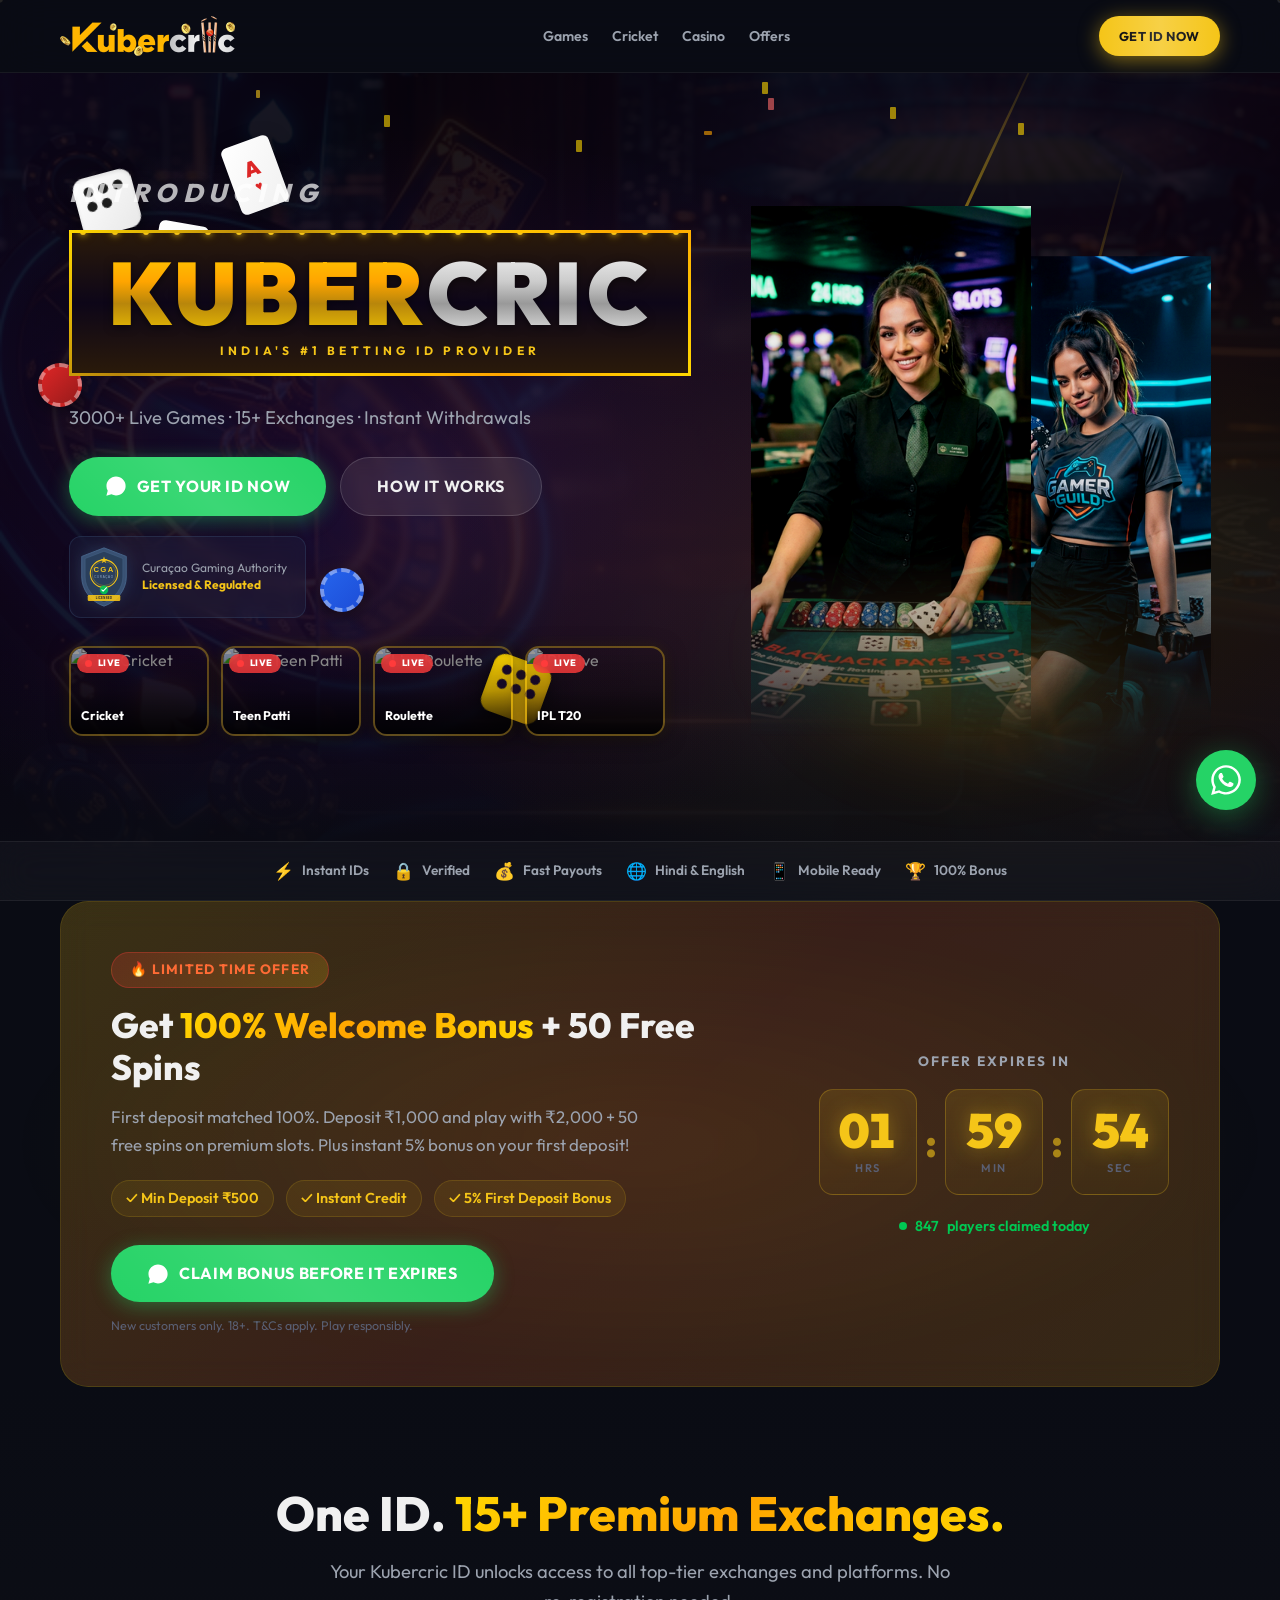
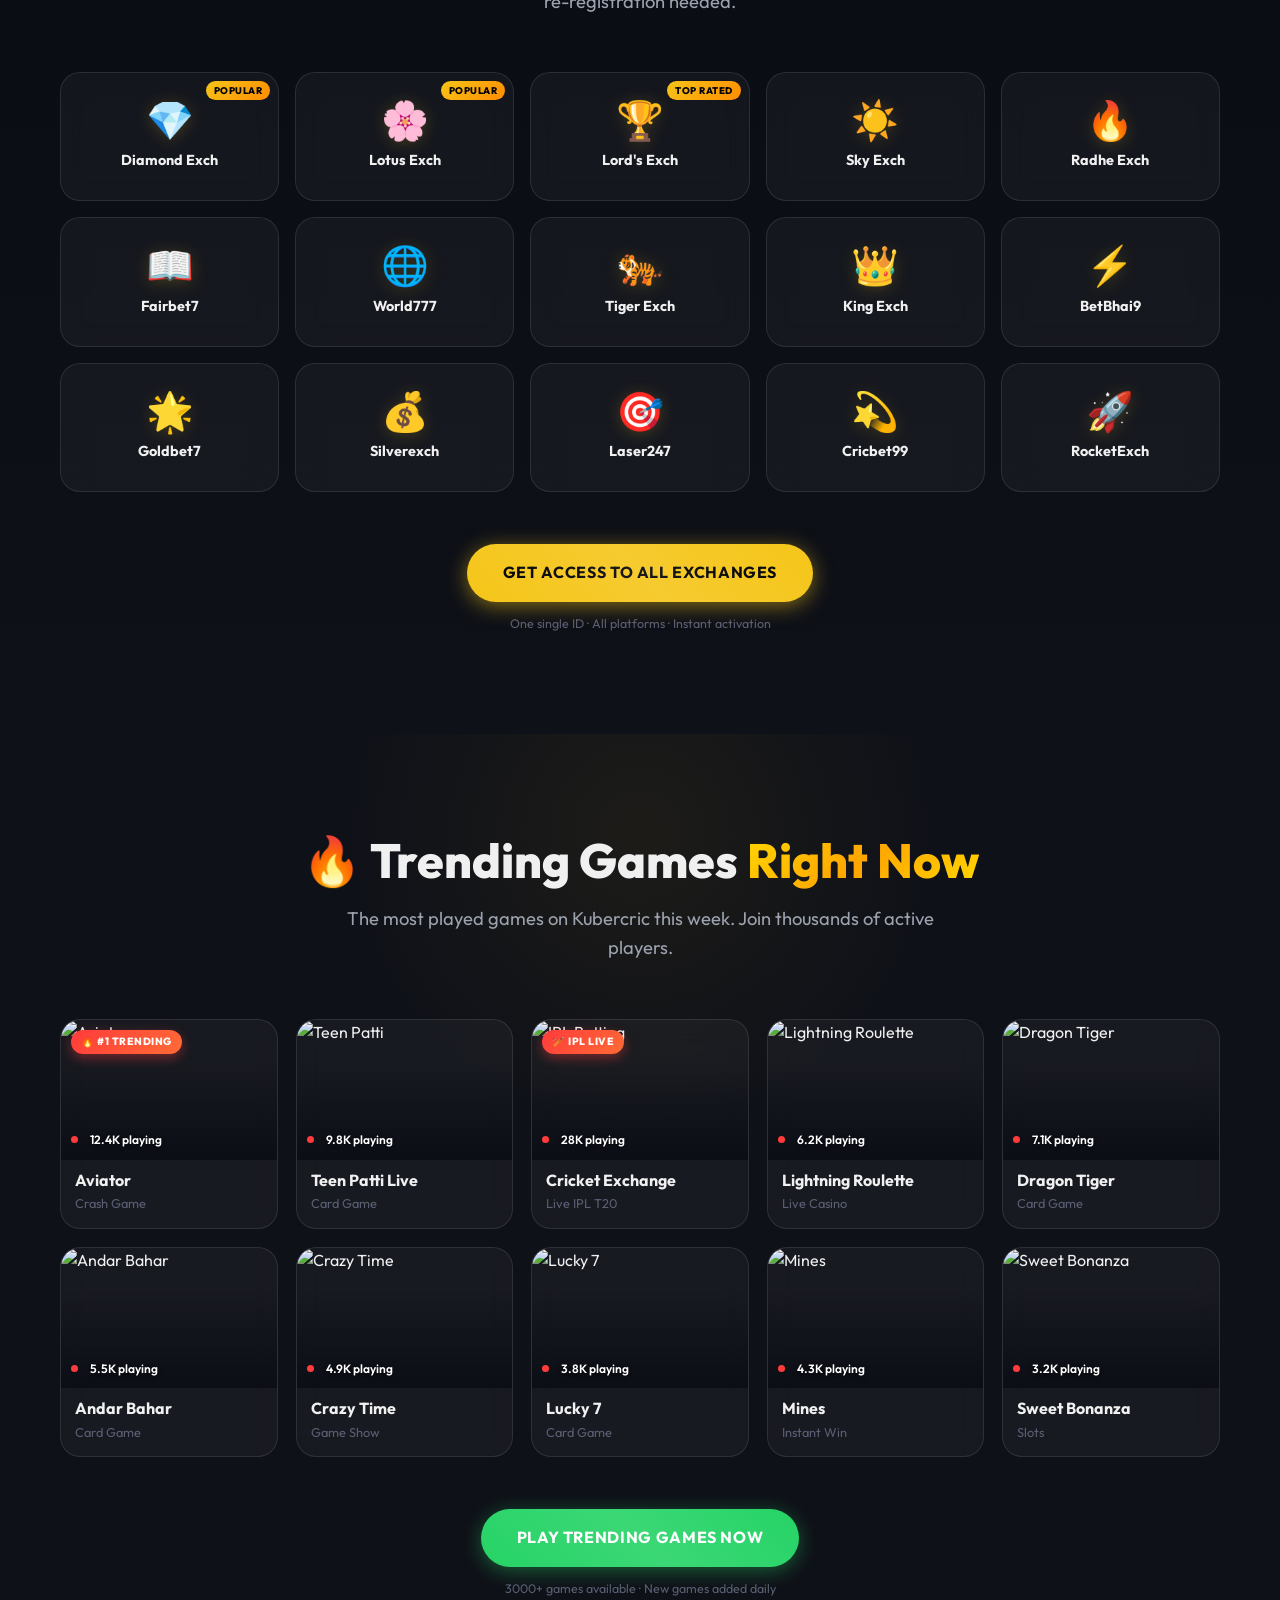
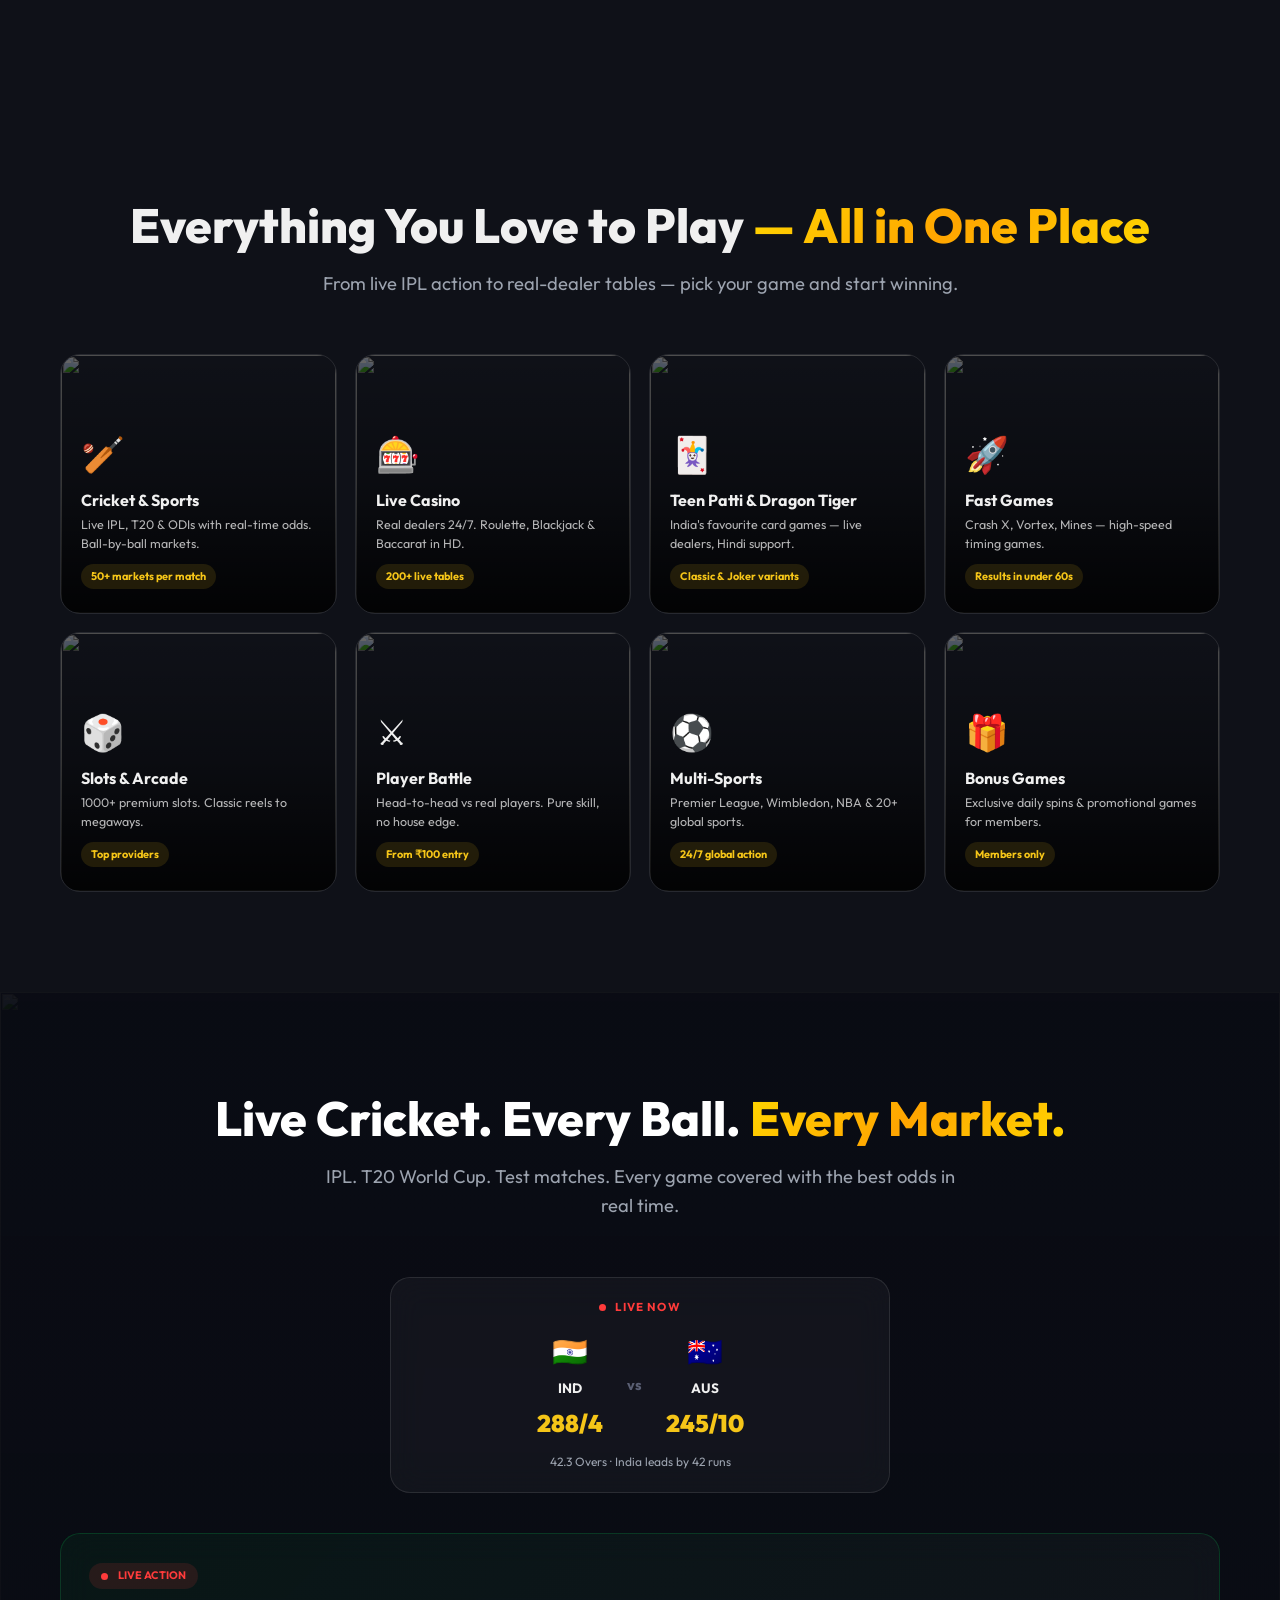
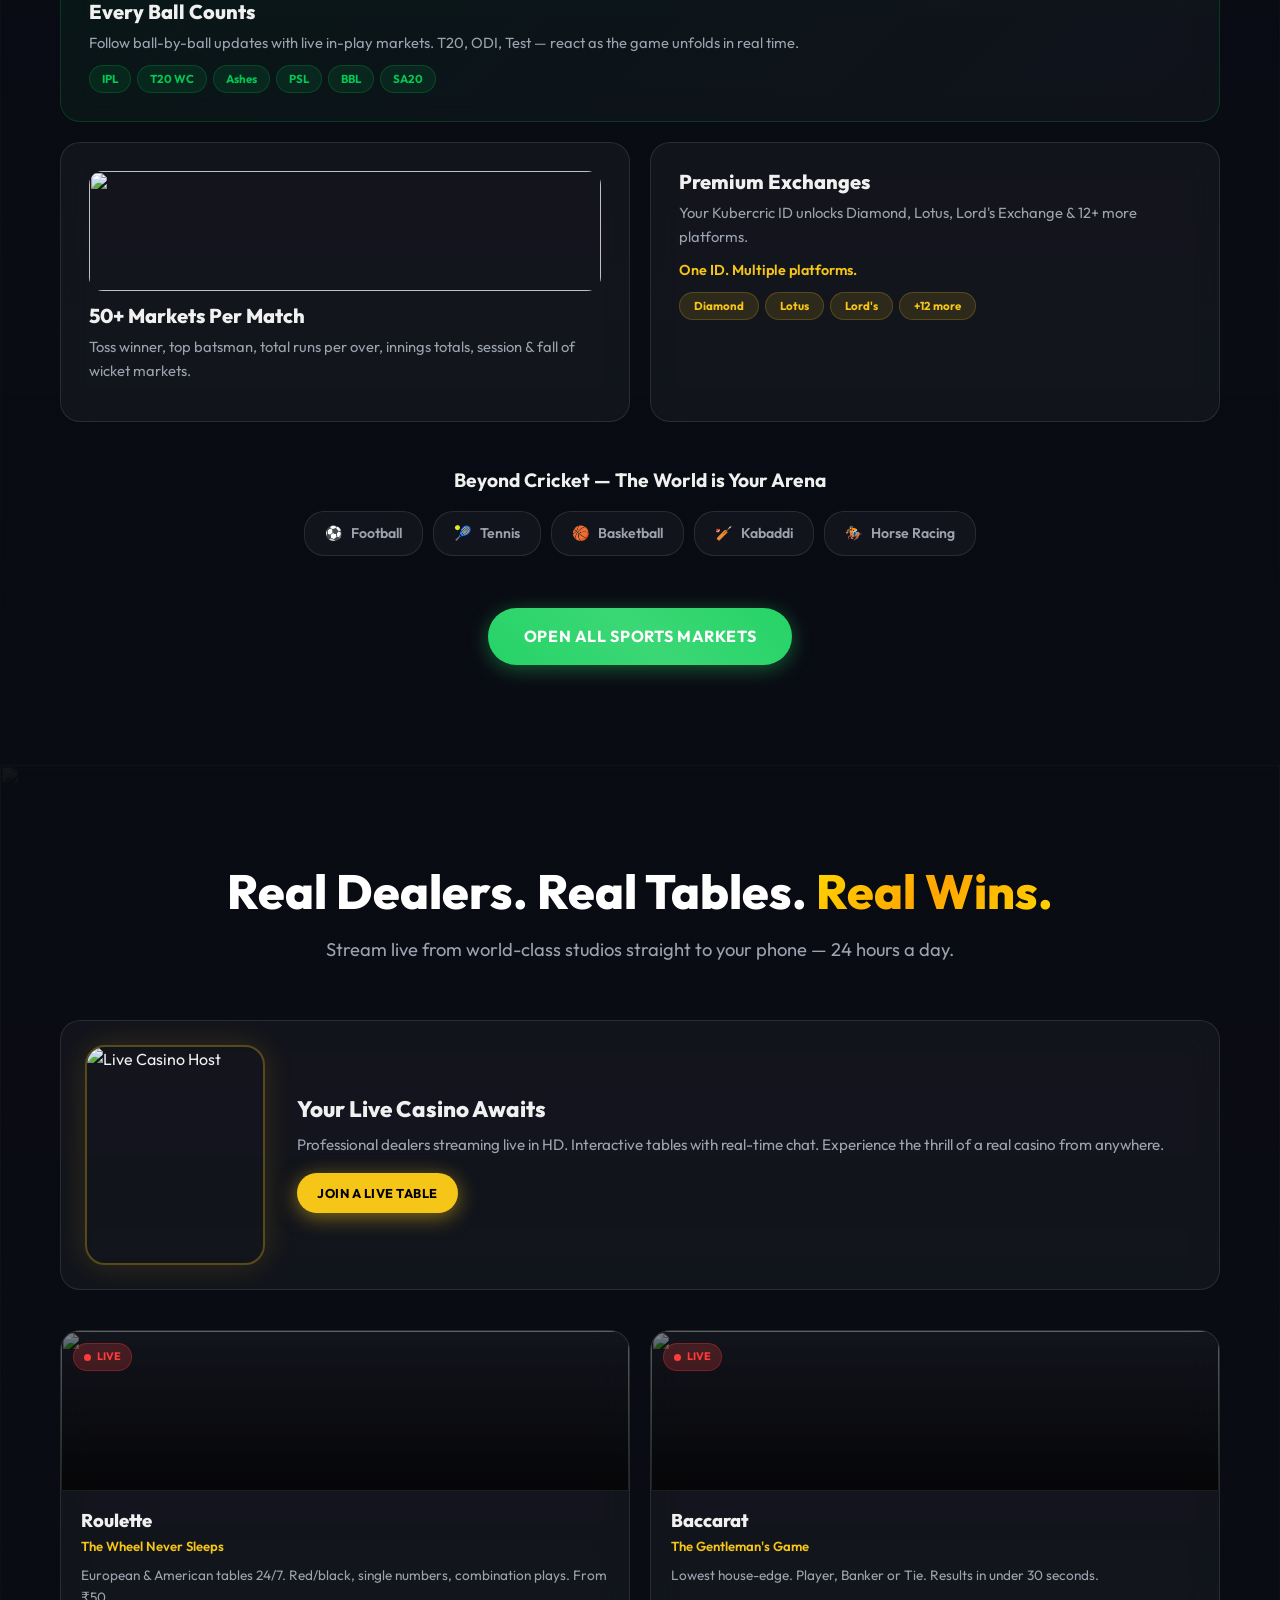
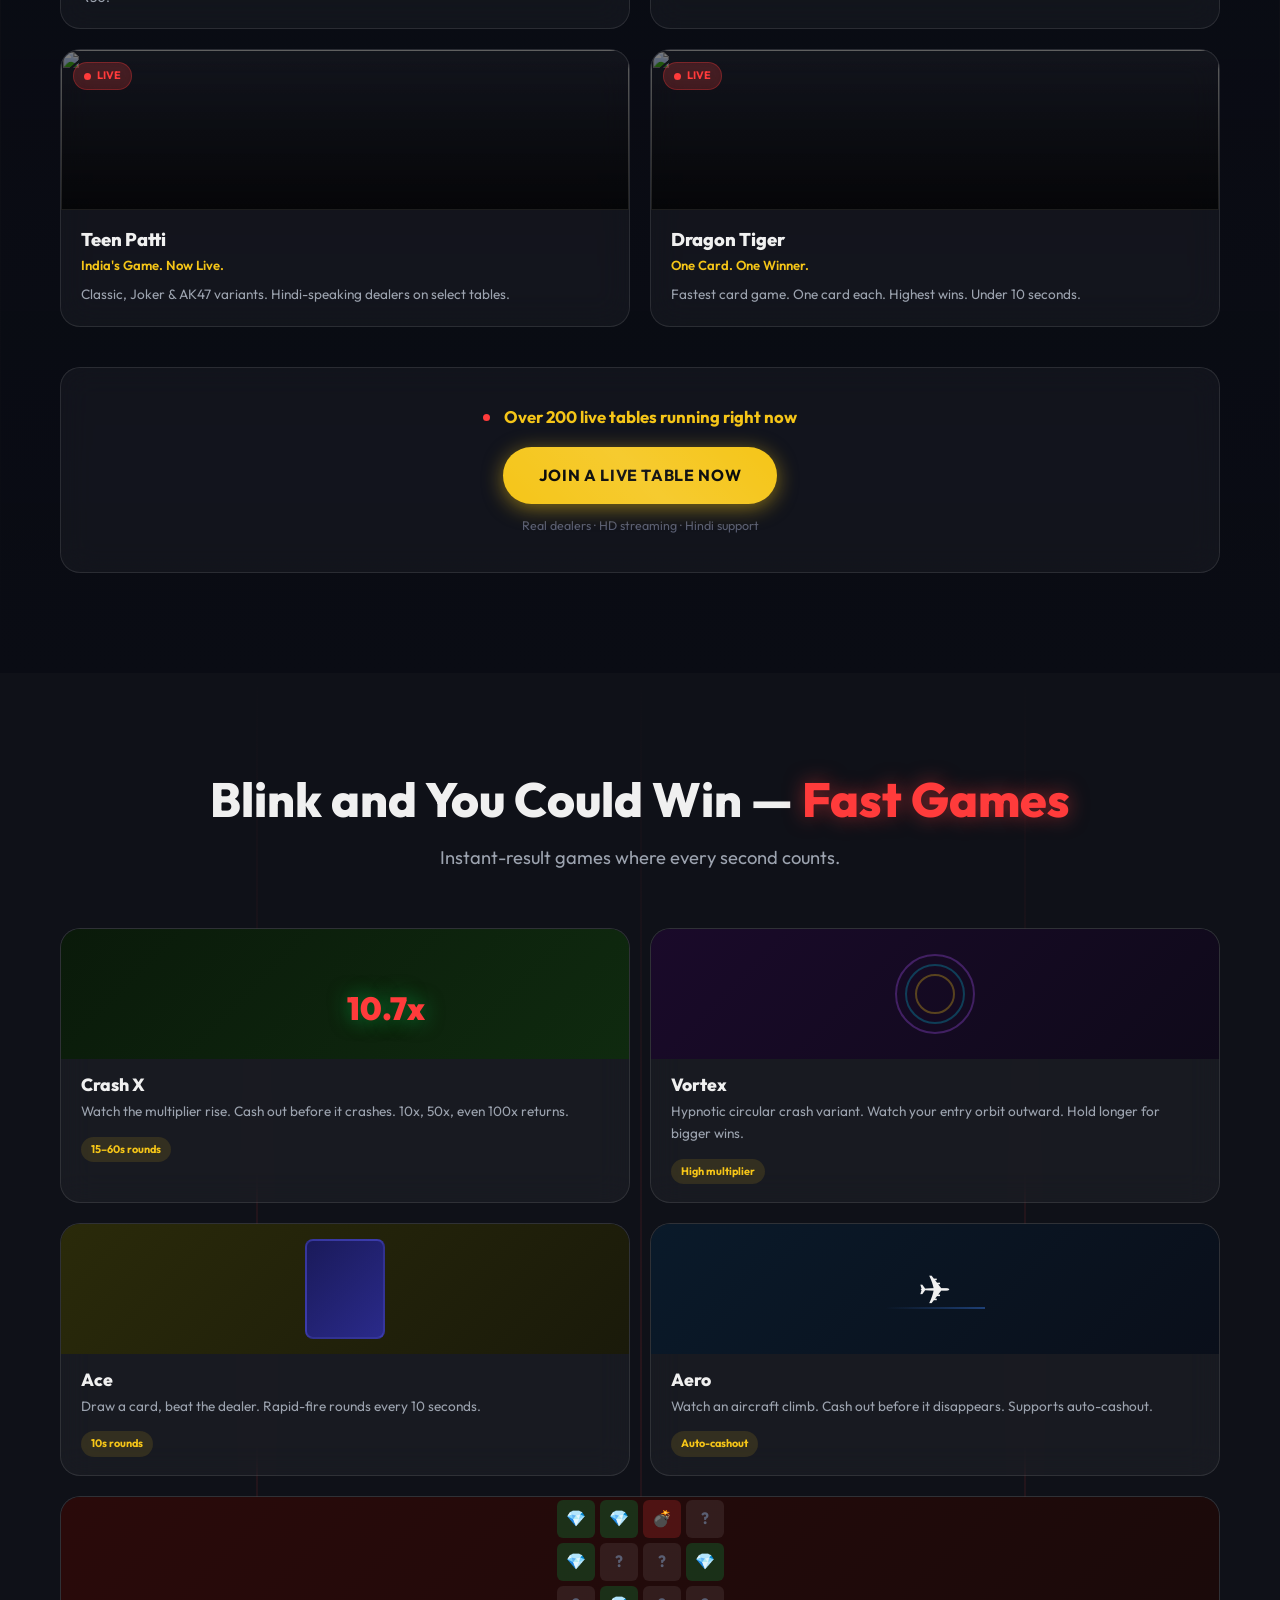
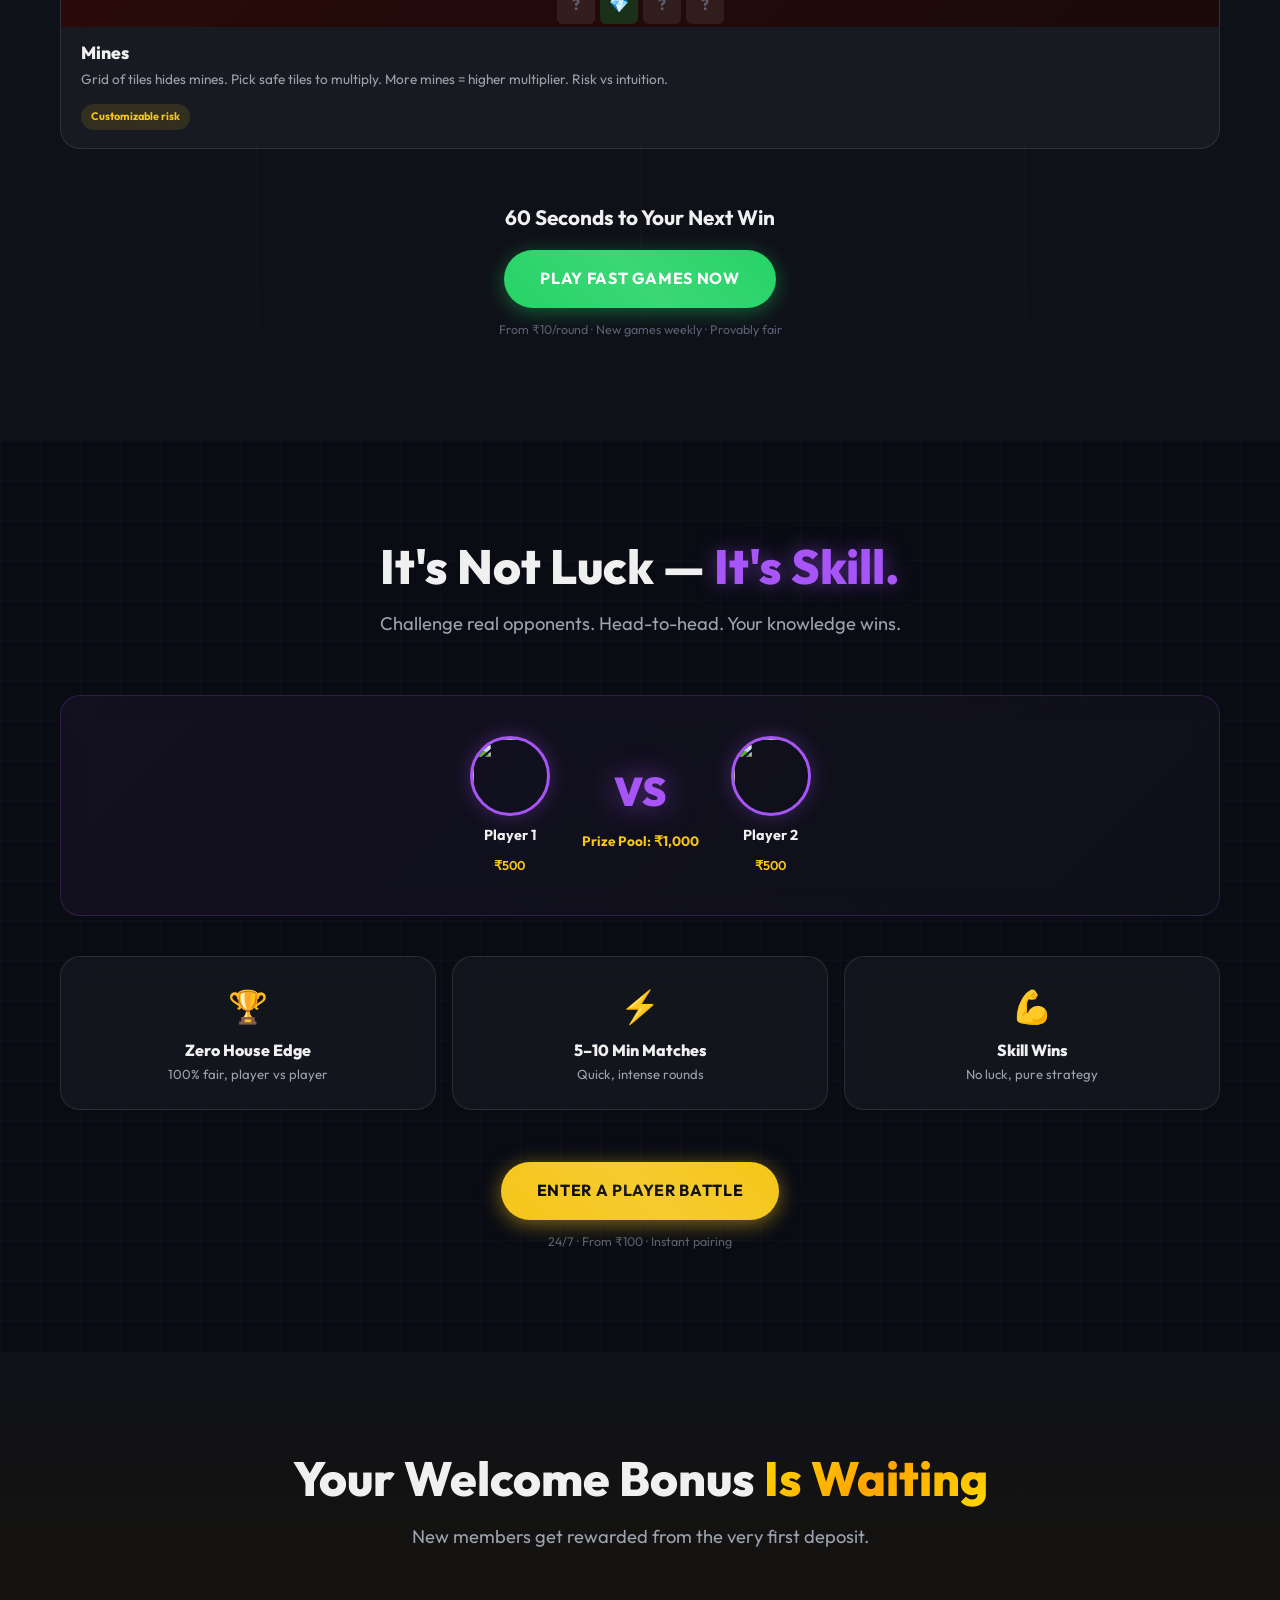
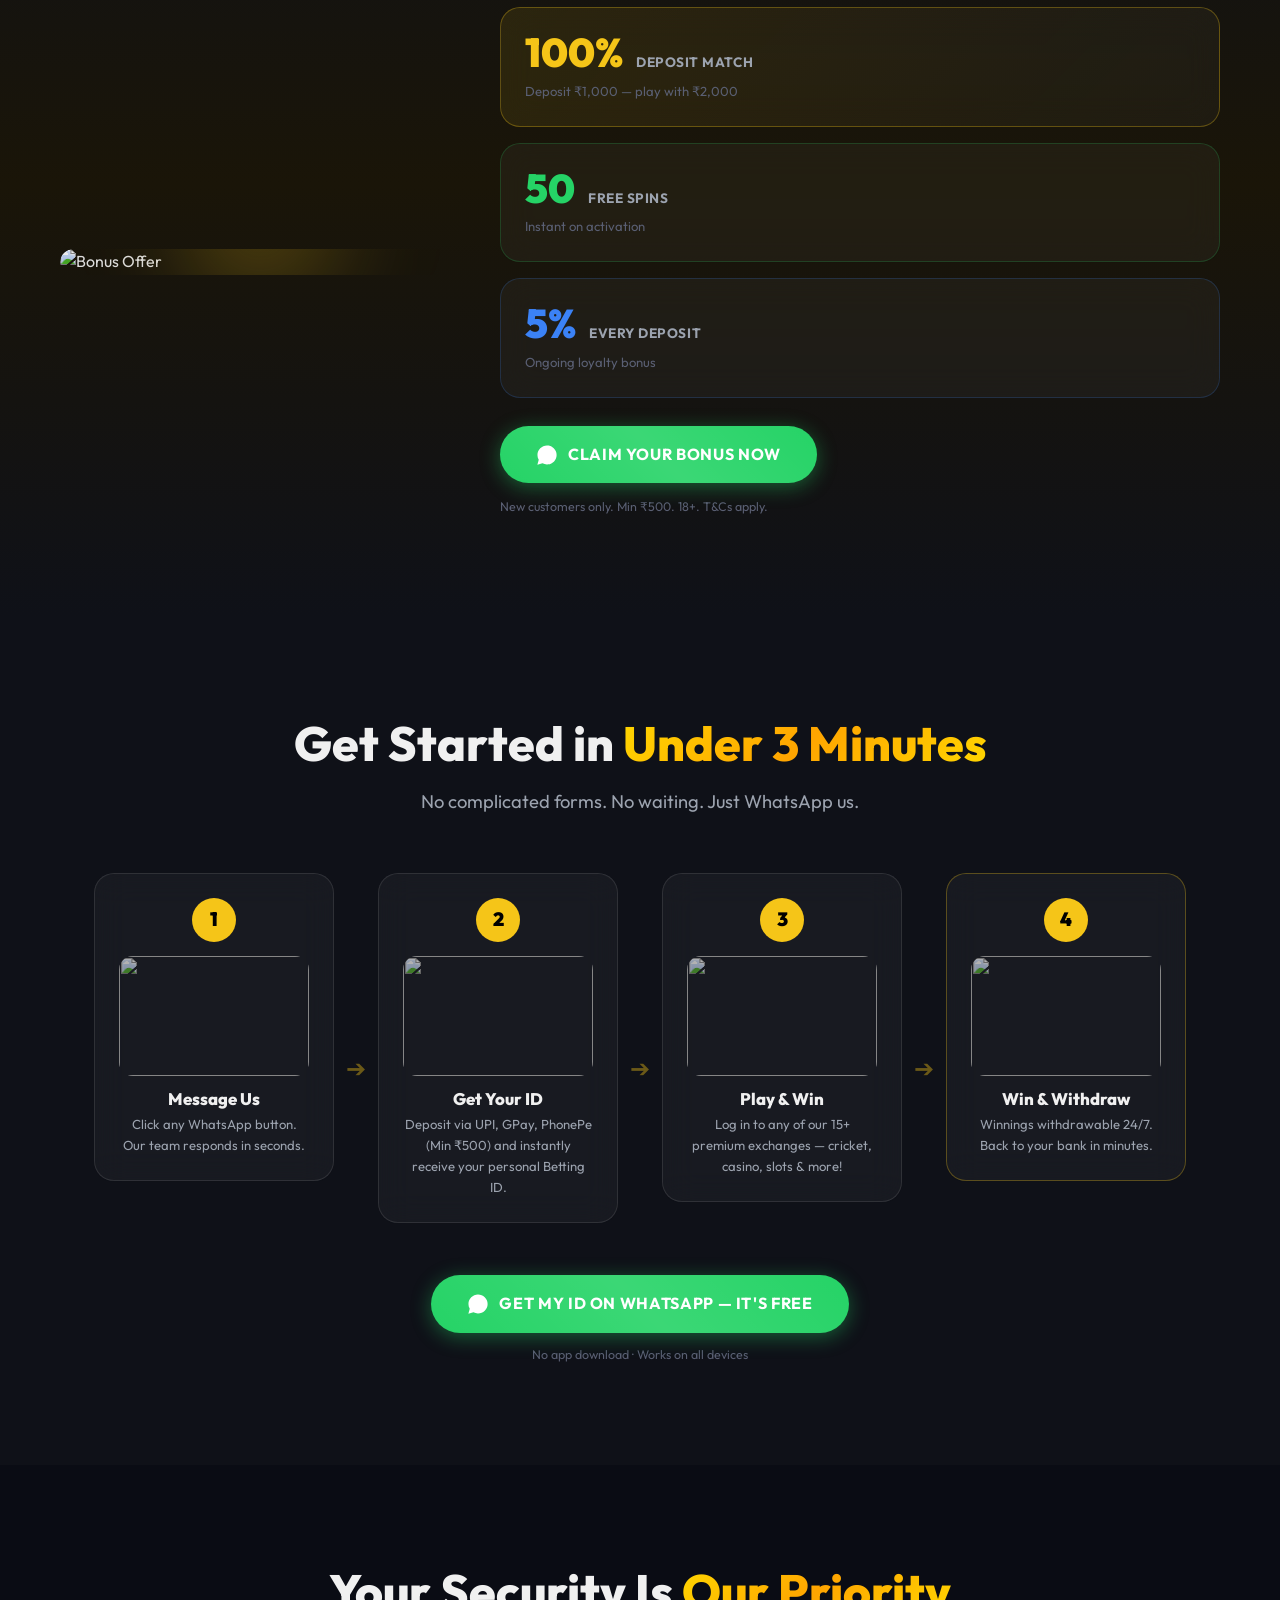
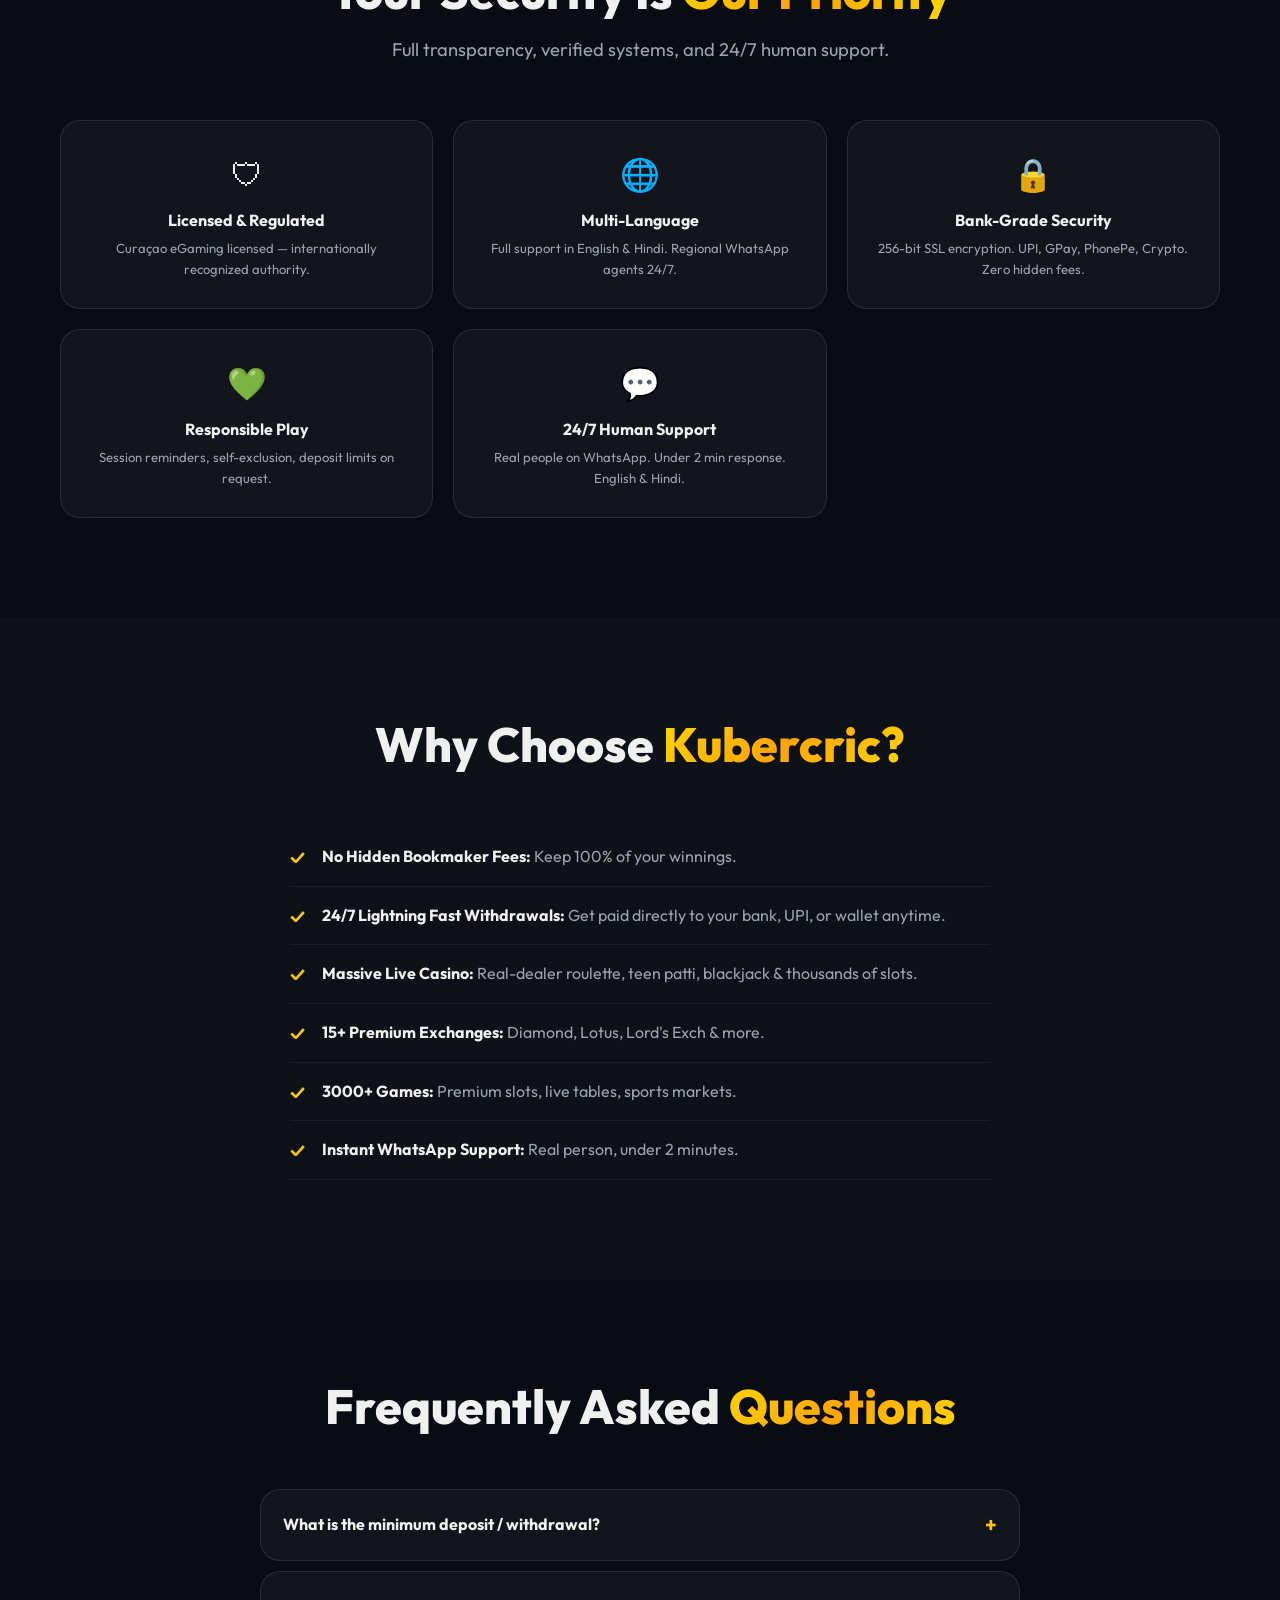
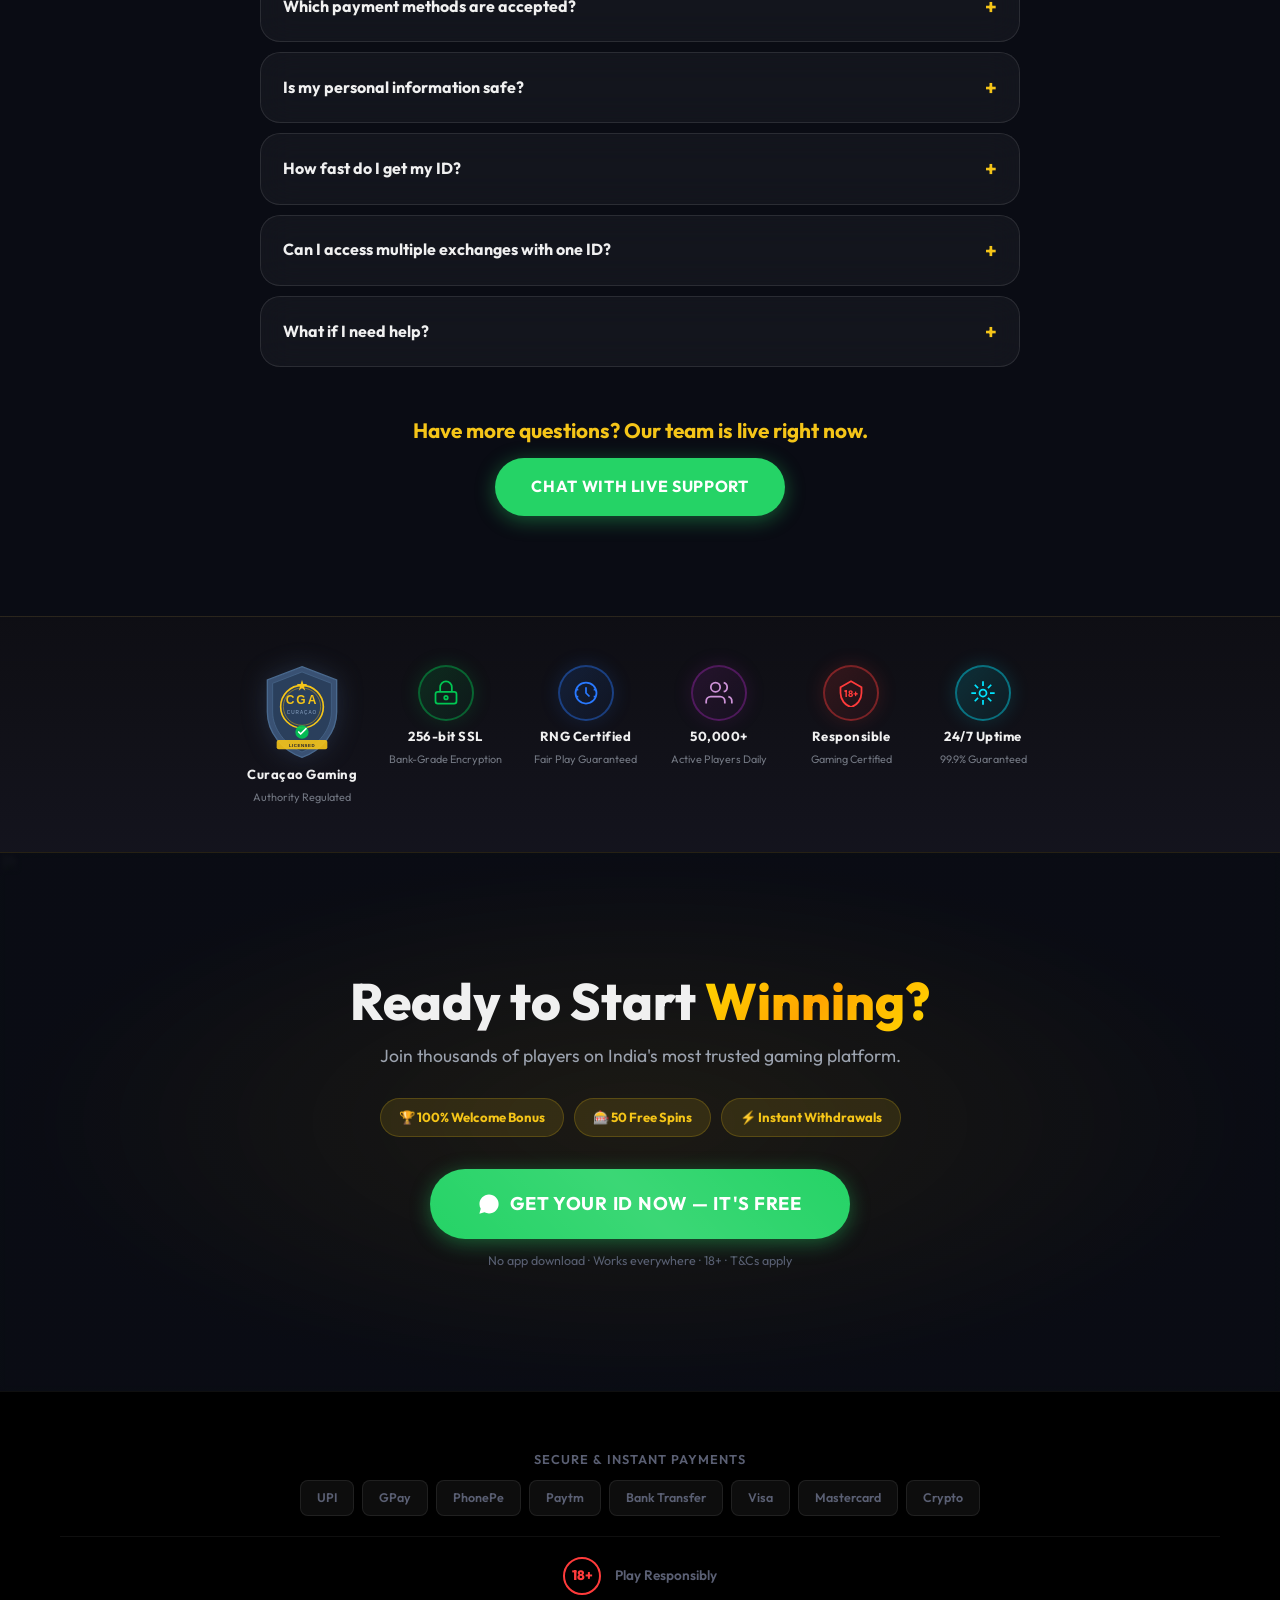
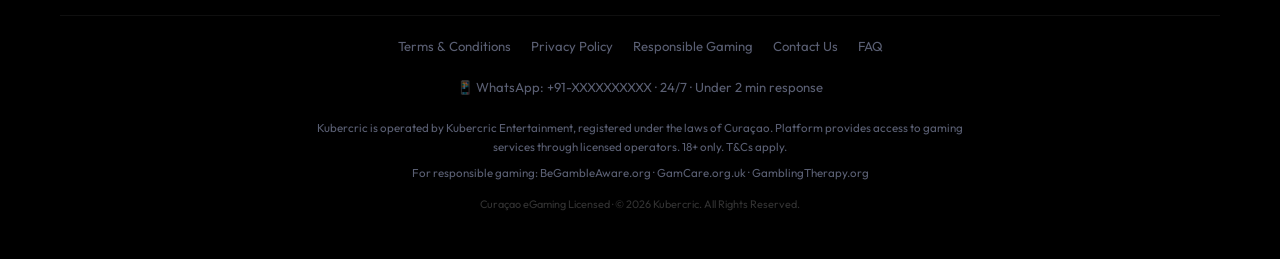
==== commit bd311f90: "Replace hero images with local casino/gaming assets - Hero BG: casino roulette table with blue/gold " ====
--- a/index.html
+++ b/index.html
@@ -50,7 +50,7 @@
         <div class="hb-bg">
             <div class="hb-bg-gradient"></div>
             <div class="hb-bg-casino-blur">
-                <img src="https://images.unsplash.com/photo-1596838132731-3301c3fd4317?w=1920&q=80" alt="" loading="eager">
+                <img src="images/hero_bg.png" alt="" loading="eager">
             </div>
             <div class="hb-bg-overlay"></div>
             <!-- animated gold streaks -->
@@ -186,13 +186,13 @@
             <!-- RIGHT SIDE — Host Girls -->
             <div class="hb-right">
                 <div class="hb-hosts">
-                    <!-- Host Girl 1 (gold dress, front) -->
+                    <!-- Host Girl 1 (casino dealer, front) -->
                     <div class="hb-host hb-host--1">
-                        <img src="https://images.pexels.com/photos/1021709/pexels-photo-1021709.jpeg?auto=compress&cs=tinysrgb&w=500" alt="Casino Host" loading="eager">
-                    </div>
-                    <!-- Host Girl 2 (black sequin dress, behind) -->
+                        <img src="images/dealer_hot.png" alt="Casino Host" loading="eager">
+                    </div>
+                    <!-- Host Girl 2 (gamer girl, behind) -->
                     <div class="hb-host hb-host--2">
-                        <img src="https://images.pexels.com/photos/24709558/pexels-photo-24709558.jpeg?auto=compress&cs=tinysrgb&w=500" alt="Casino Host" loading="eager">
+                        <img src="images/battle_hot.png" alt="Casino Host" loading="eager">
                     </div>
                     <!-- Glow behind hosts -->
                     <div class="hb-host-glow"></div>
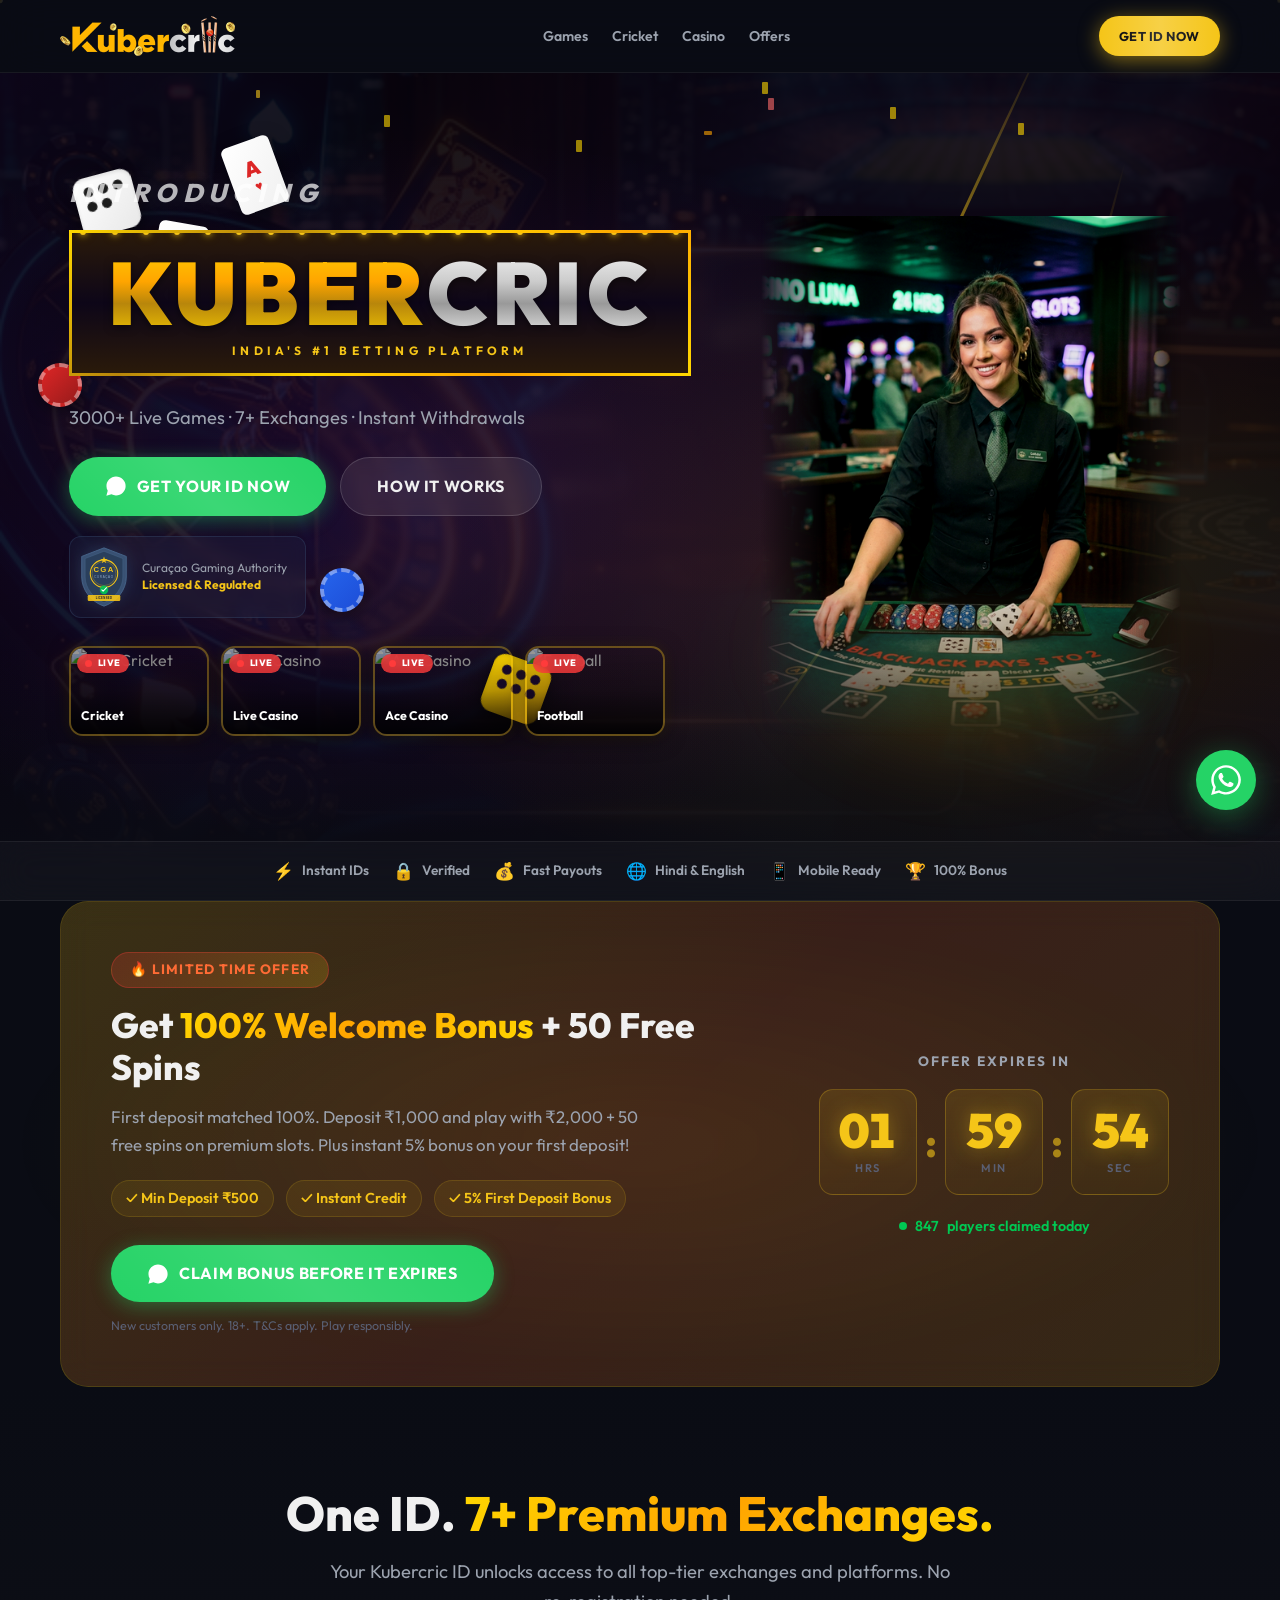
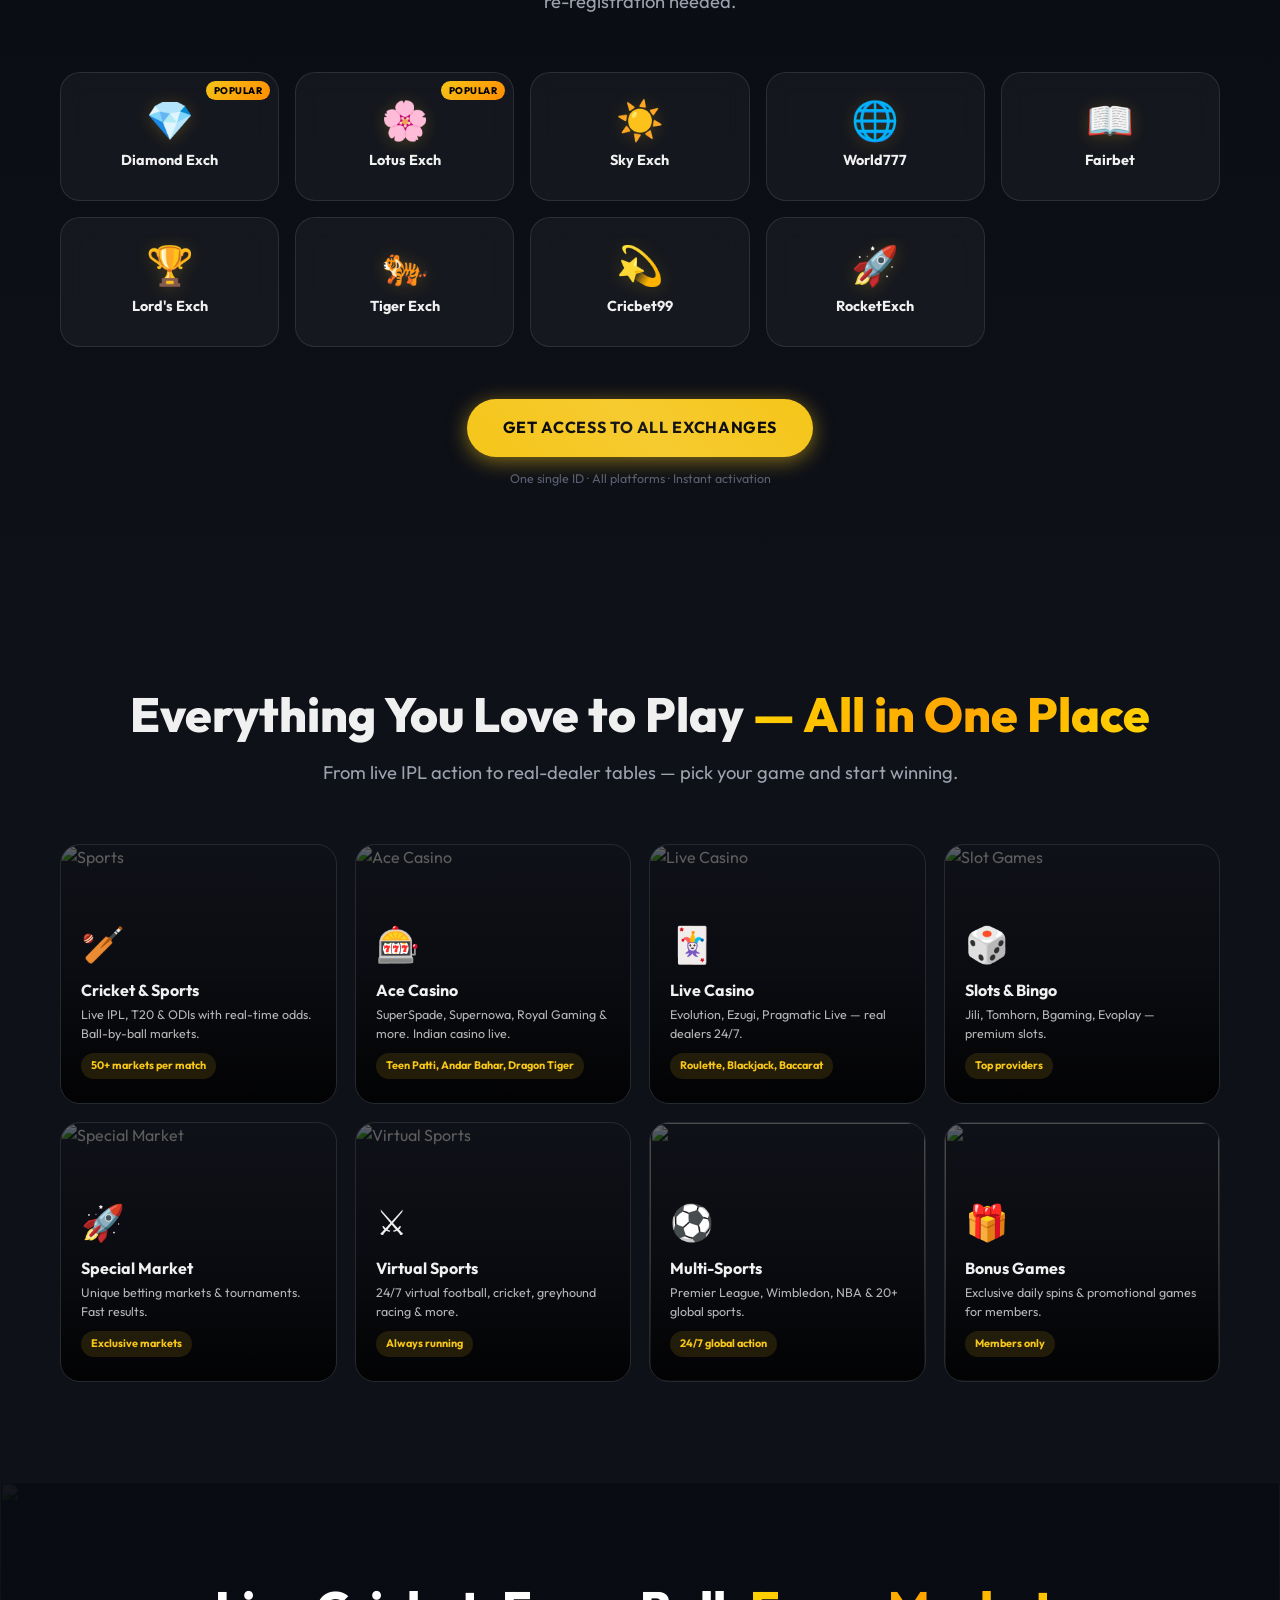
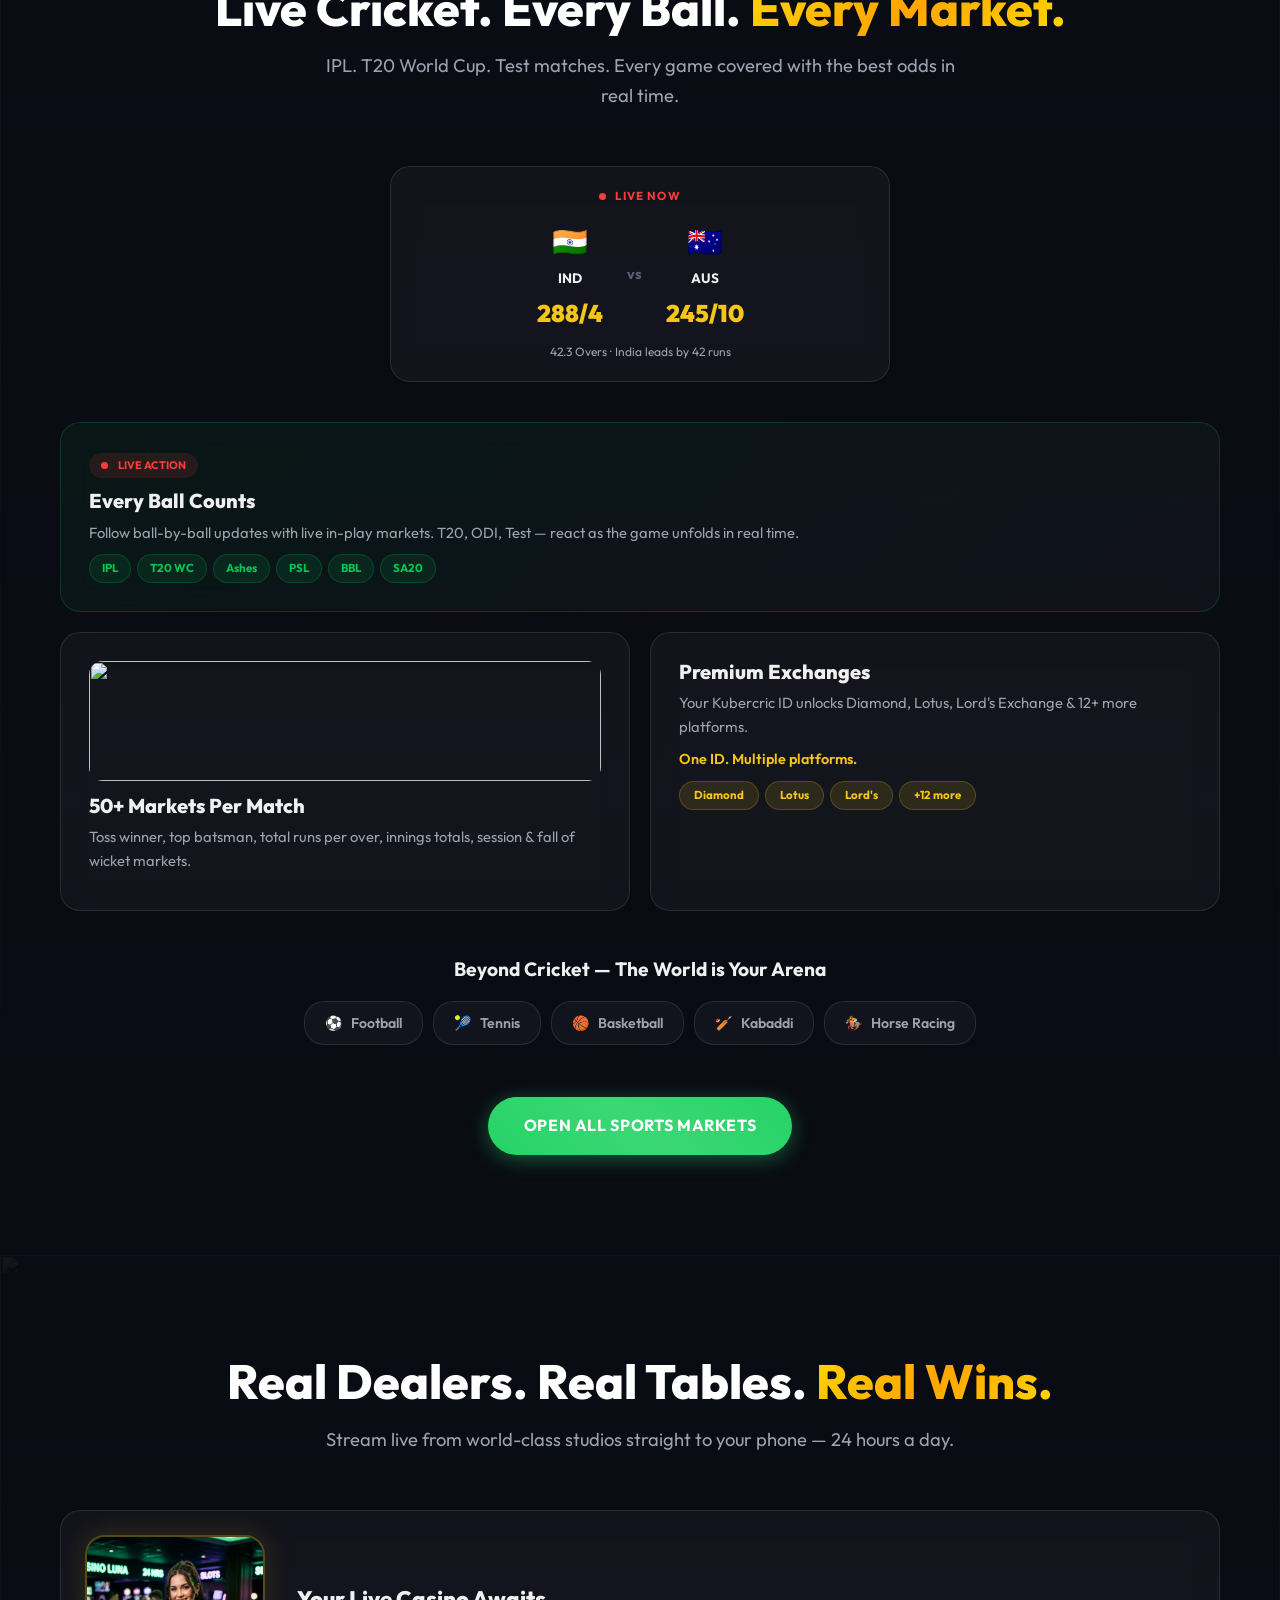
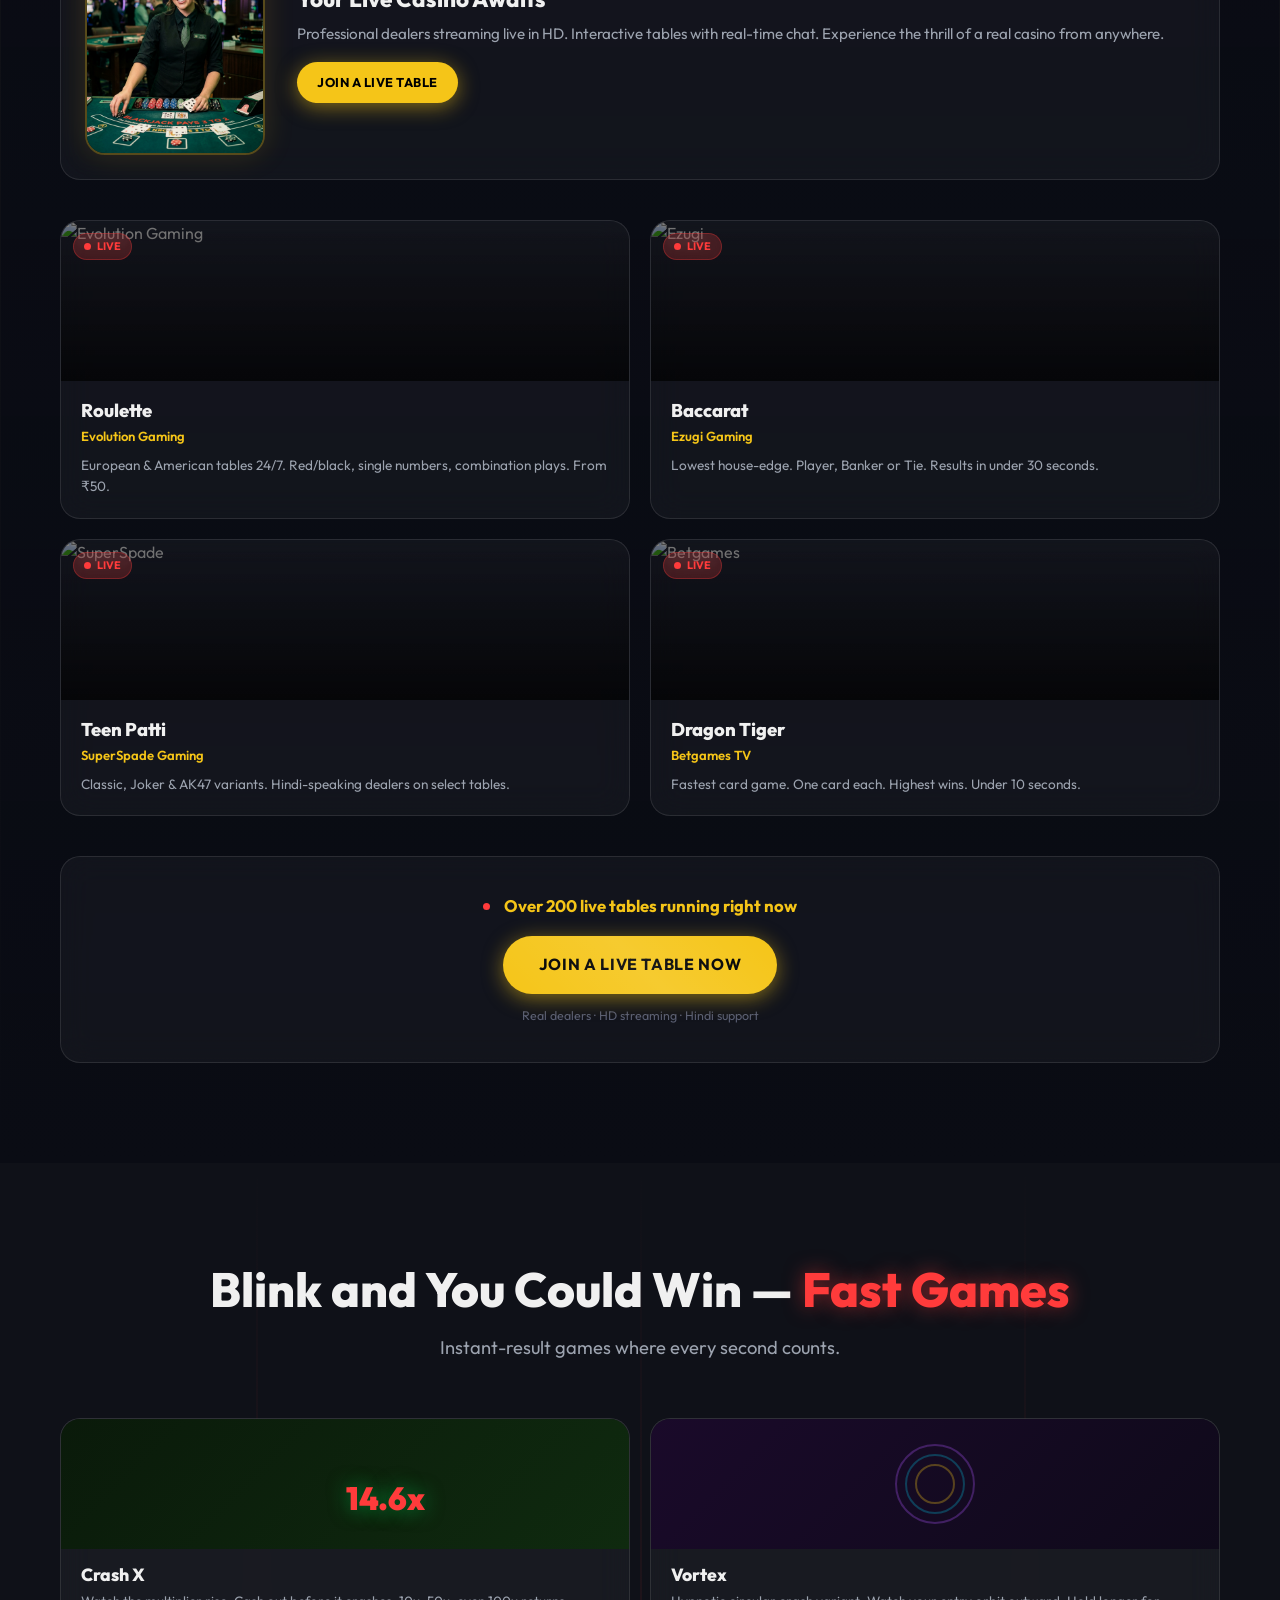
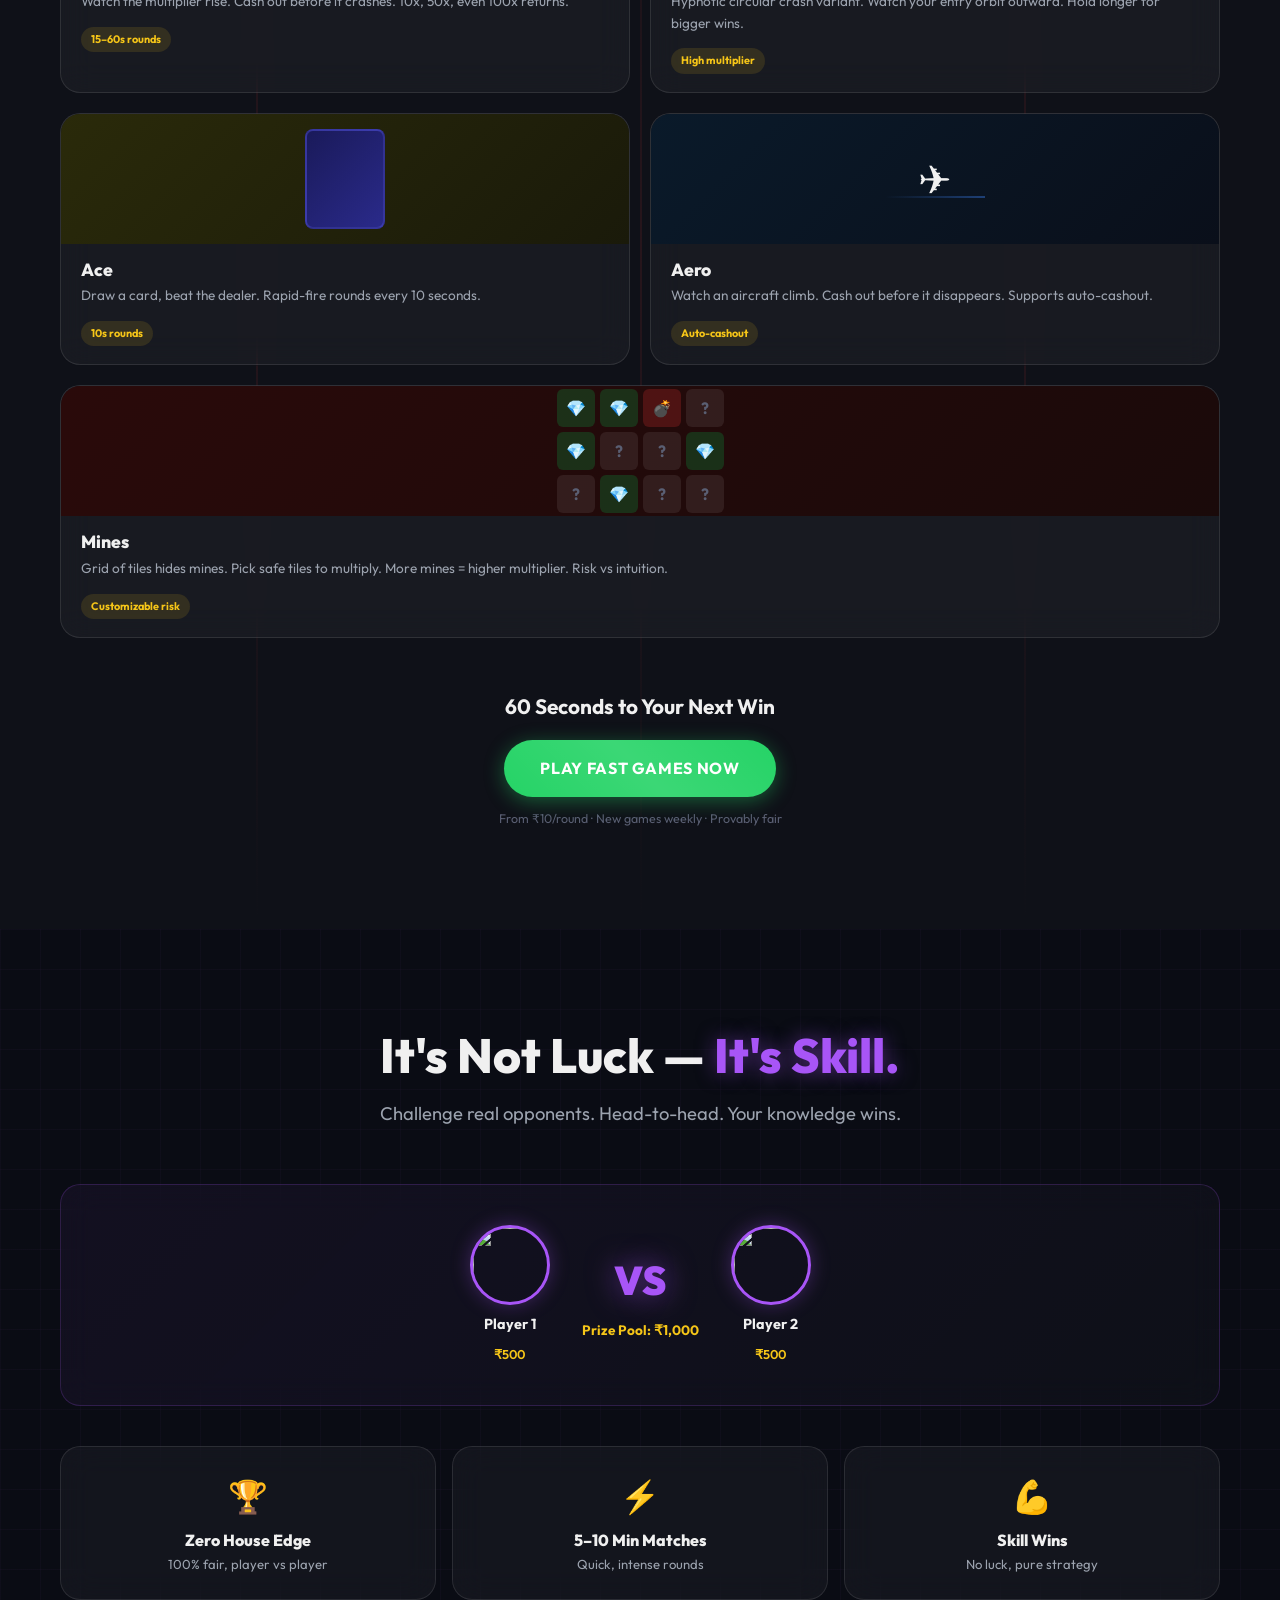
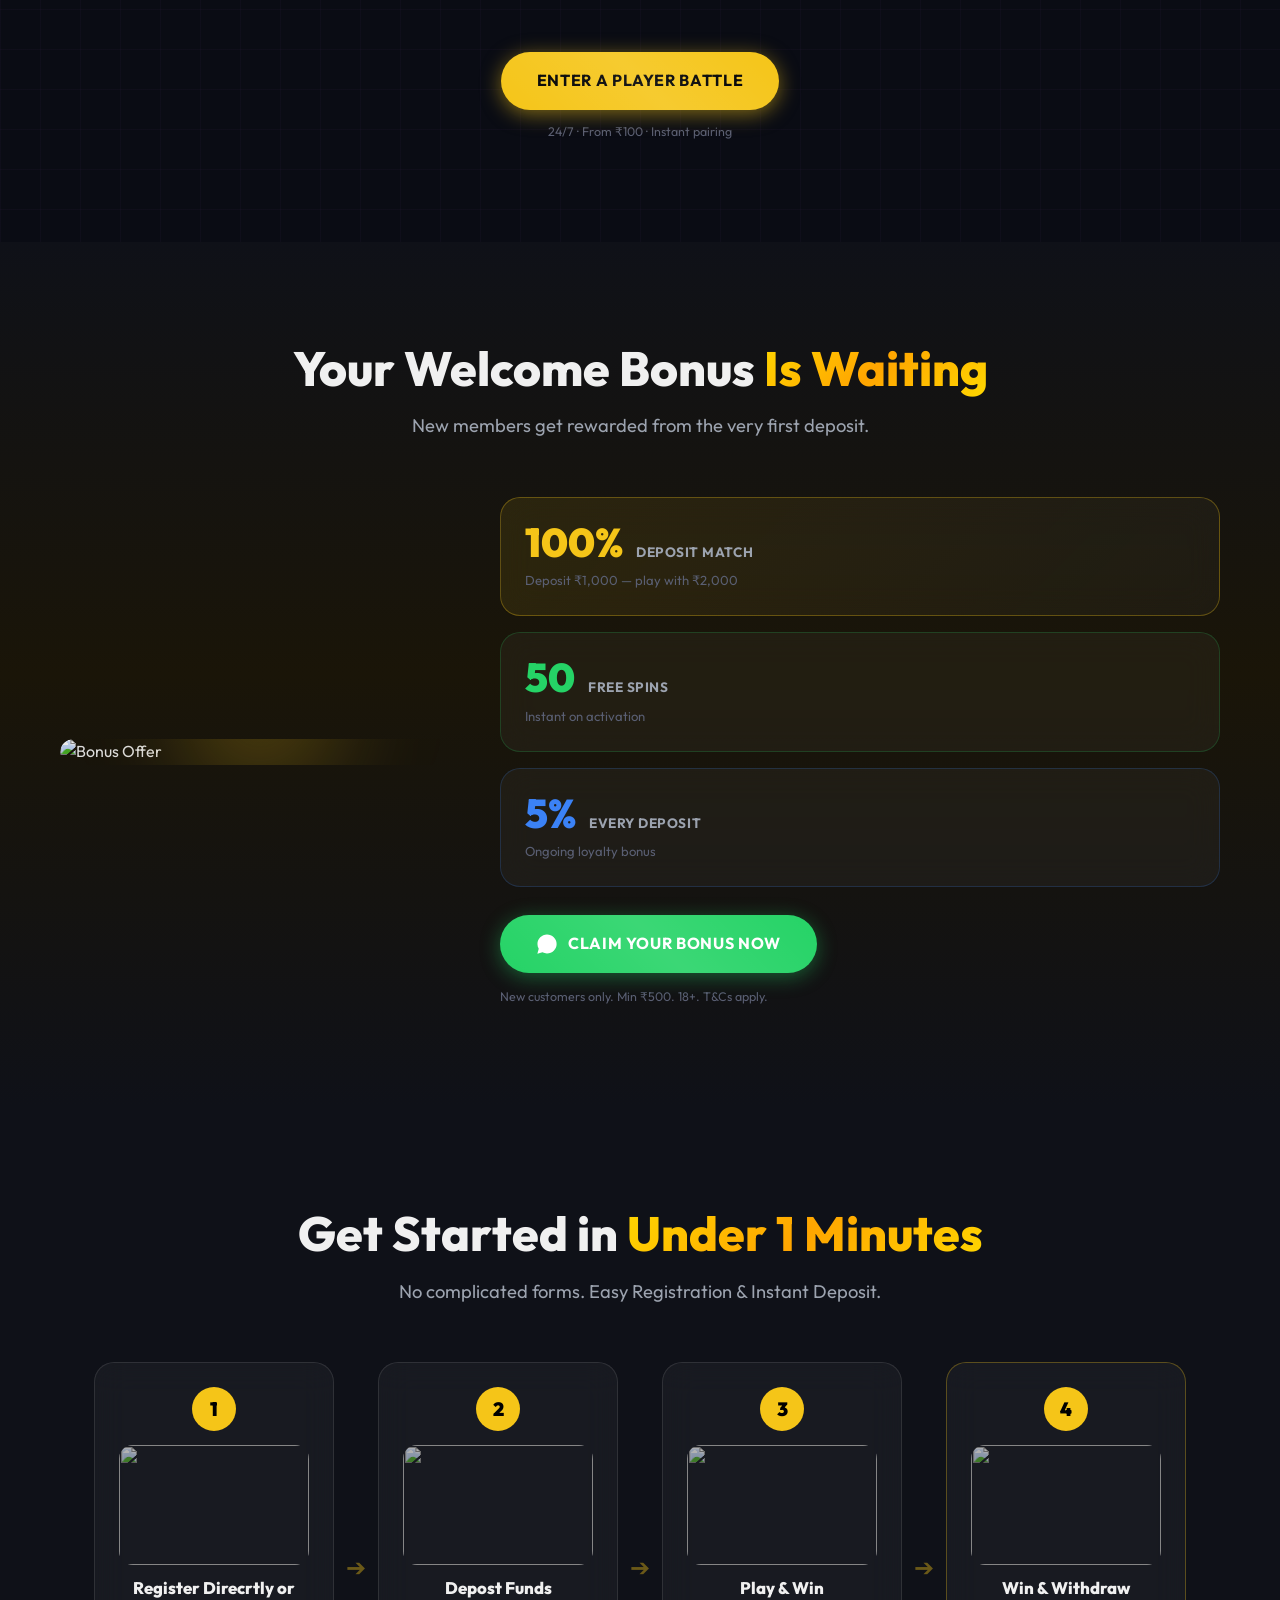
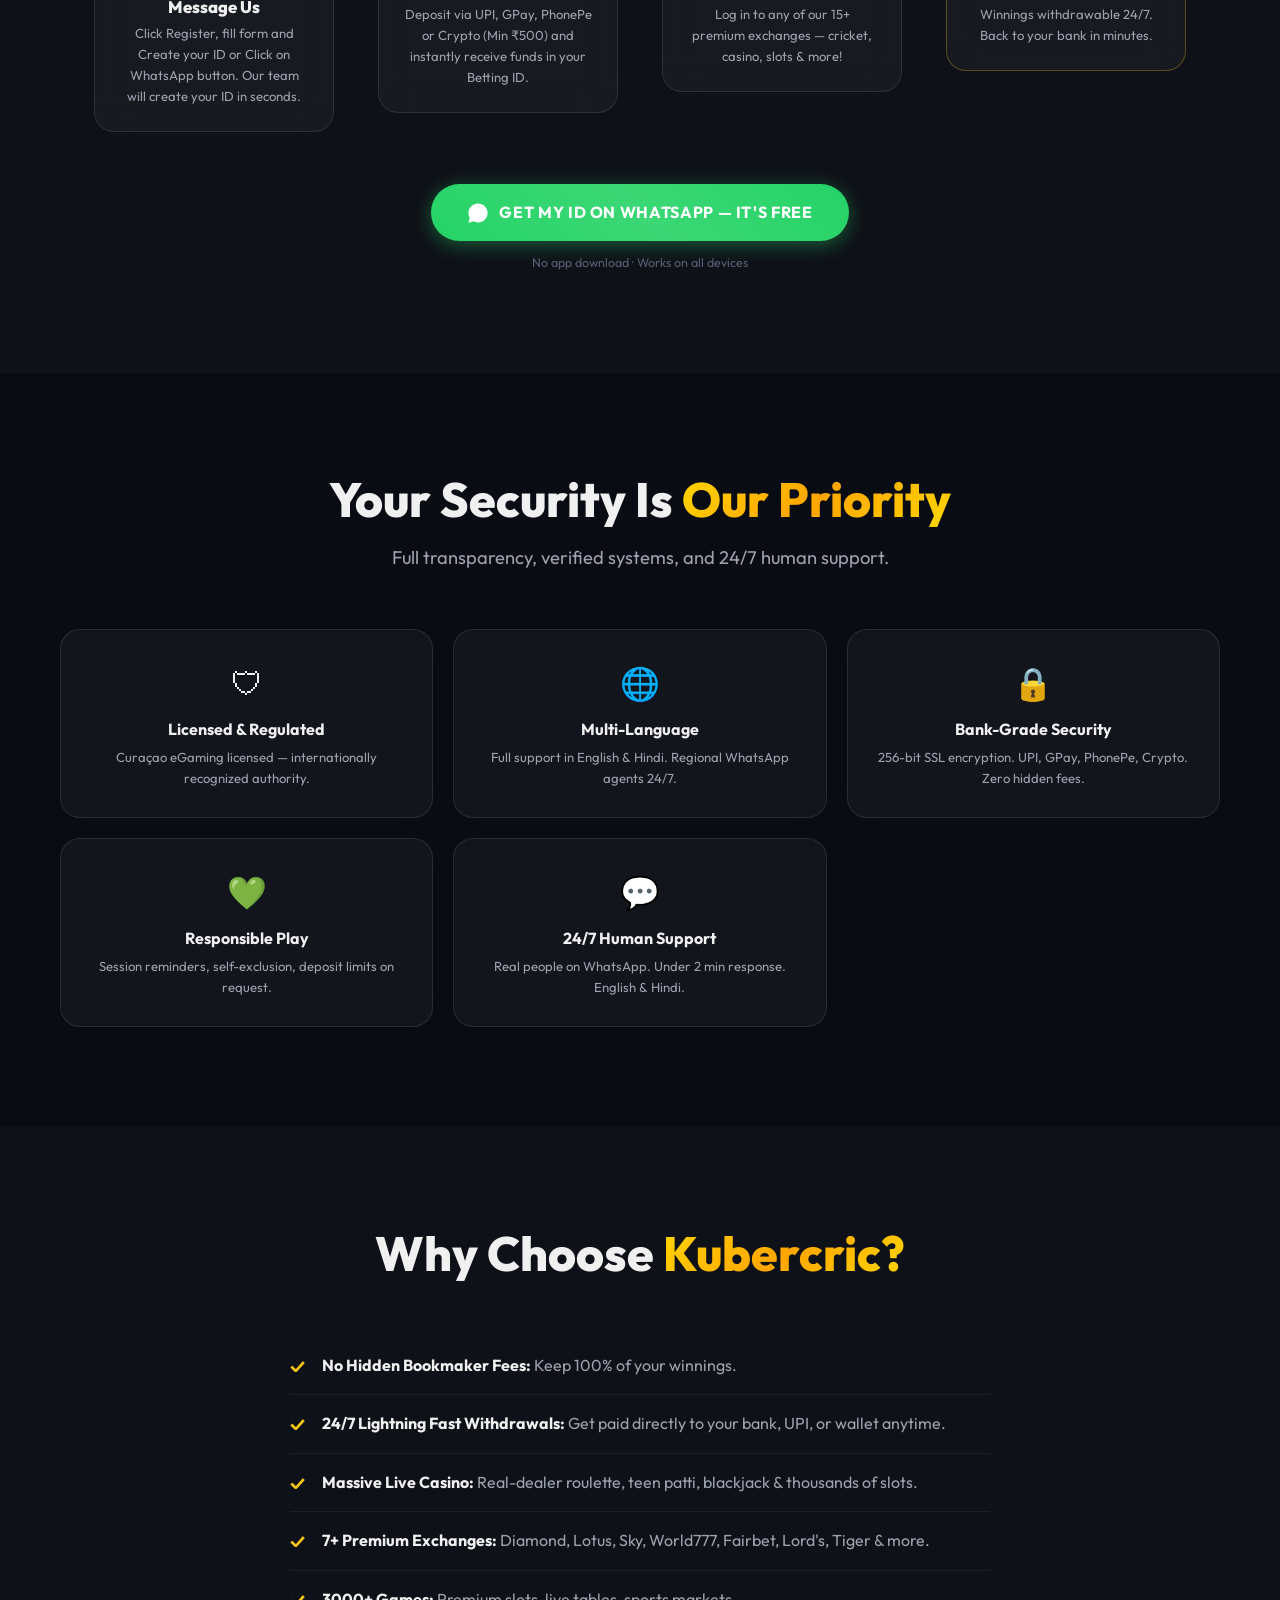
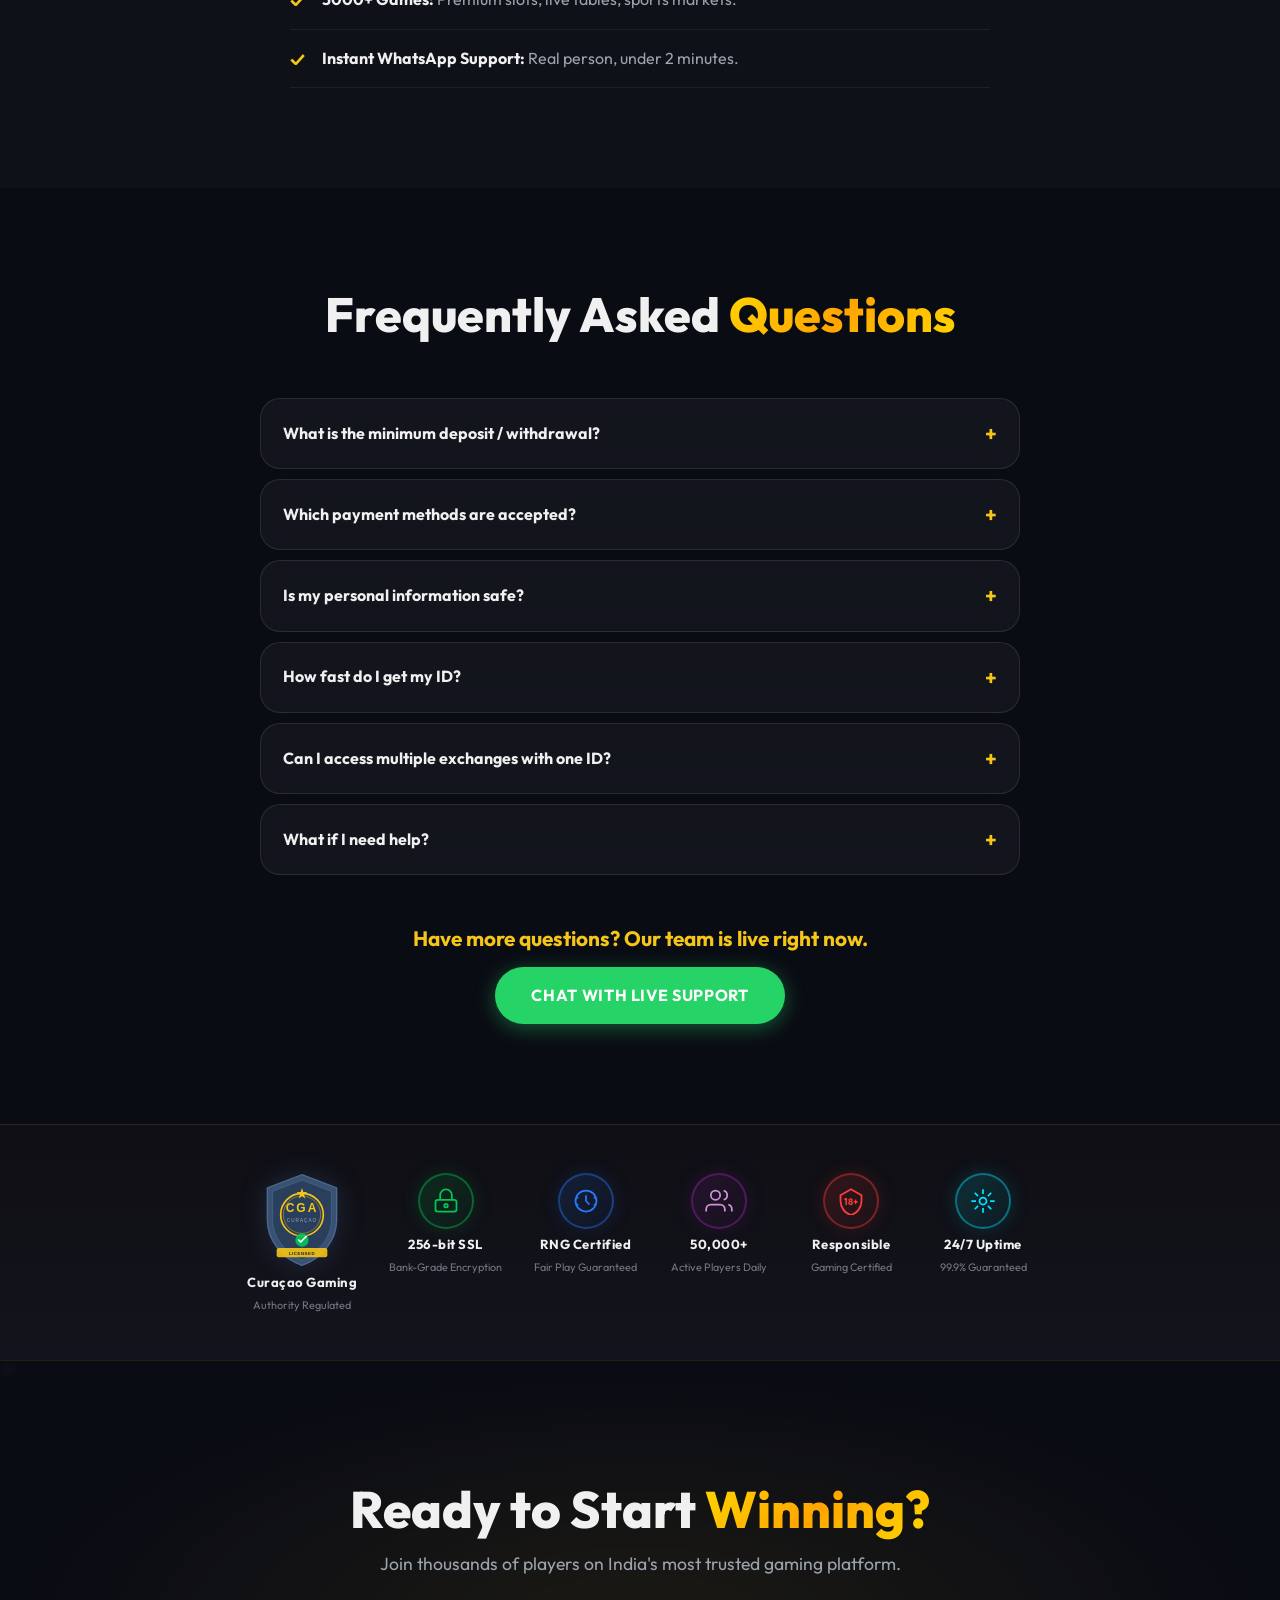
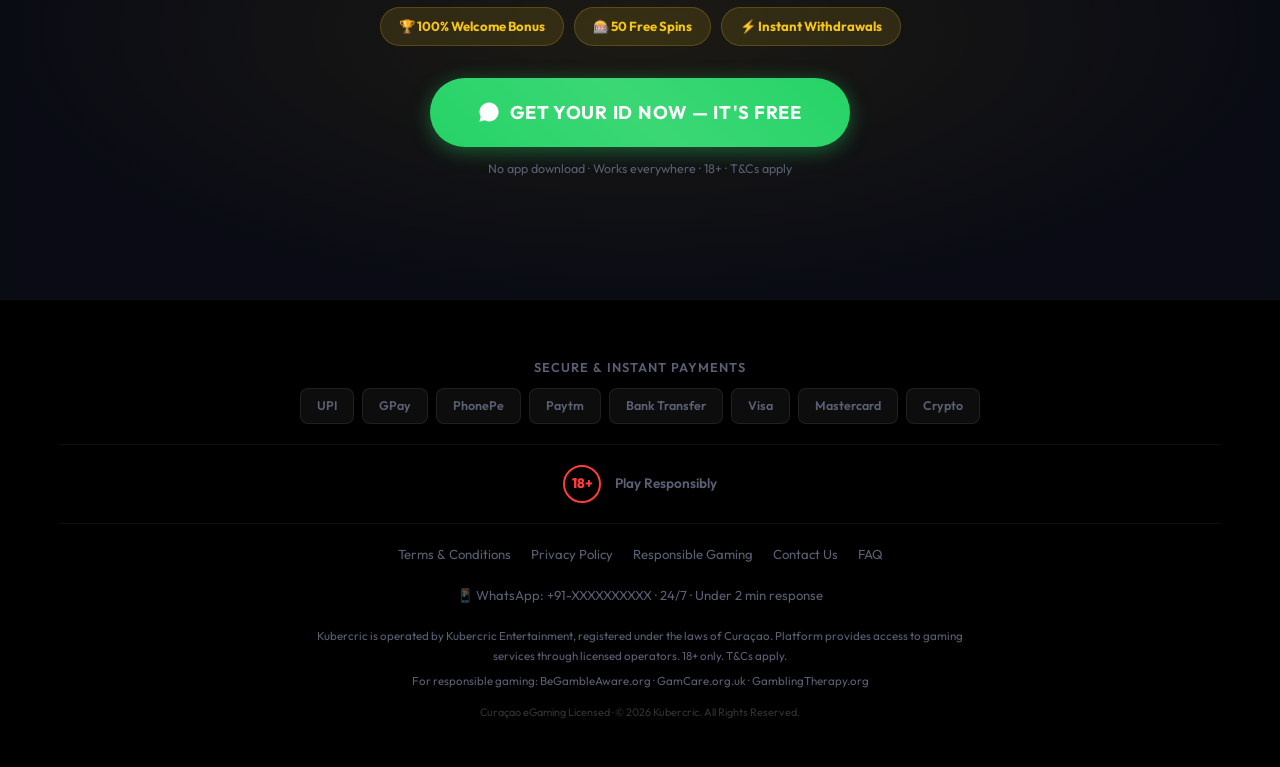
==== commit 85cc8a1f: "Verify all content against kubercric.com: fix exchanges, providers, images Scraped kubercric.com JS " ====
--- a/index.html
+++ b/index.html
@@ -1,15 +1,19 @@
 <!DOCTYPE html>
 <html lang="en">
+
 <head>
     <meta charset="UTF-8">
     <meta name="viewport" content="width=device-width, initial-scale=1.0">
-    <meta name="description" content="Kubercric — India's Most Trusted Online Betting ID Provider. 3000+ games, 15+ premium exchanges, instant withdrawals via UPI. Get your ID in 60 seconds on WhatsApp.">
+    <meta name="description"
+        content="Kubercric — India's Most Trusted Online Betting Platform . 3000+ games, 7+ premium exchanges, instant withdrawals via UPI. Get your ID in 60 seconds on WhatsApp.">
     <title>Kubercric | India's Most Trusted Online Betting ID Provider</title>
     <link rel="preconnect" href="https://fonts.googleapis.com">
     <link rel="preconnect" href="https://fonts.gstatic.com" crossorigin>
-    <link href="https://fonts.googleapis.com/css2?family=Outfit:wght@300;400;600;700;800;900&display=swap" rel="stylesheet">
+    <link href="https://fonts.googleapis.com/css2?family=Outfit:wght@300;400;600;700;800;900&display=swap"
+        rel="stylesheet">
     <link rel="stylesheet" href="styles.css">
 </head>
+
 <body>
 
     <!-- ANIMATED PARTICLES CANVAS -->
@@ -38,7 +42,10 @@
 
     <!-- FLOATING WHATSAPP (Desktop) -->
     <a href="https://wa.me/1234567890" target="_blank" class="floating-wa" aria-label="Chat on WhatsApp">
-        <svg xmlns="http://www.w3.org/2000/svg" viewBox="0 0 448 512" fill="currentColor"><path d="M380.9 97.1C339 55.1 283.2 32 223.9 32c-122.4 0-222 99.6-222 222 0 39.1 10.2 77.3 29.6 111L0 480l117.7-30.9c32.4 17.7 68.9 27 106.1 27h.1c122.3 0 224.1-99.6 224.1-222 0-59.3-25.2-115-67.1-157.1zm-157 341.6c-33.2 0-65.7-8.9-94-25.7l-6.7-4-69.8 18.3L72 359.2l-4.4-7c-18.5-29.4-28.2-63.3-28.2-98.2 0-101.7 82.8-184.5 184.6-184.5 49.3 0 95.6 19.2 130.4 54.1 34.8 34.9 56.2 81.2 56.1 130.5 0 101.8-84.9 184.6-186.6 184.6zm101.2-138.2c-5.5-2.8-32.8-16.2-37.9-18-5.1-1.9-8.8-2.8-12.5 2.8-3.7 5.6-14.3 18-17.6 21.8-3.2 3.7-6.5 4.2-12 1.4-32.6-16.3-54-29.1-75.5-66-5.7-9.8 5.7-9.1 16.3-30.3 1.8-3.7.9-6.9-.5-9.7-1.4-2.8-12.5-30.1-17.1-41.2-4.5-10.8-9.1-9.3-12.5-9.5-3.2-.2-6.9-.2-10.6-.2-3.7 0-9.7 1.4-14.8 6.9-5.1 5.6-19.4 19-19.4 46.3 0 27.3 19.9 53.7 22.6 57.4 2.8 3.7 39.1 59.7 94.8 83.8 35.2 15.2 49 16.5 66.6 13.9 10.7-1.6 32.8-13.4 37.4-26.4 4.6-13 4.6-24.1 3.2-26.4-1.3-2.5-5-3.9-10.5-6.6z"/></svg>
+        <svg xmlns="http://www.w3.org/2000/svg" viewBox="0 0 448 512" fill="currentColor">
+            <path
+                d="M380.9 97.1C339 55.1 283.2 32 223.9 32c-122.4 0-222 99.6-222 222 0 39.1 10.2 77.3 29.6 111L0 480l117.7-30.9c32.4 17.7 68.9 27 106.1 27h.1c122.3 0 224.1-99.6 224.1-222 0-59.3-25.2-115-67.1-157.1zm-157 341.6c-33.2 0-65.7-8.9-94-25.7l-6.7-4-69.8 18.3L72 359.2l-4.4-7c-18.5-29.4-28.2-63.3-28.2-98.2 0-101.7 82.8-184.5 184.6-184.5 49.3 0 95.6 19.2 130.4 54.1 34.8 34.9 56.2 81.2 56.1 130.5 0 101.8-84.9 184.6-186.6 184.6zm101.2-138.2c-5.5-2.8-32.8-16.2-37.9-18-5.1-1.9-8.8-2.8-12.5 2.8-3.7 5.6-14.3 18-17.6 21.8-3.2 3.7-6.5 4.2-12 1.4-32.6-16.3-54-29.1-75.5-66-5.7-9.8 5.7-9.1 16.3-30.3 1.8-3.7.9-6.9-.5-9.7-1.4-2.8-12.5-30.1-17.1-41.2-4.5-10.8-9.1-9.3-12.5-9.5-3.2-.2-6.9-.2-10.6-.2-3.7 0-9.7 1.4-14.8 6.9-5.1 5.6-19.4 19-19.4 46.3 0 27.3 19.9 53.7 22.6 57.4 2.8 3.7 39.1 59.7 94.8 83.8 35.2 15.2 49 16.5 66.6 13.9 10.7-1.6 32.8-13.4 37.4-26.4 4.6-13 4.6-24.1 3.2-26.4-1.3-2.5-5-3.9-10.5-6.6z" />
+        </svg>
     </a>
 
     <!-- ═══════════════════════════════════════════ -->
@@ -111,7 +118,7 @@
                         <div class="hb-brand-inner">
                             <span class="hb-brand-kuber">KUBER</span><span class="hb-brand-cric">CRIC</span>
                         </div>
-                        <div class="hb-brand-tagline">INDIA'S #1 BETTING ID PROVIDER</div>
+                        <div class="hb-brand-tagline">INDIA'S #1 BETTING PLATFORM </div>
                         <!-- Marquee lights -->
                         <div class="marquee-lights">
                             <span></span><span></span><span></span><span></span><span></span>
@@ -122,11 +129,15 @@
                     </div>
                 </div>
 
-                <p class="hb-desc">3000+ Live Games &middot; 15+ Exchanges &middot; Instant Withdrawals</p>
+                <p class="hb-desc">3000+ Live Games &middot; 7+ Exchanges &middot; Instant Withdrawals</p>
 
                 <div class="hb-cta-row">
                     <a href="https://wa.me/1234567890" class="btn btn-wa btn-lg btn-pulse btn-glow">
-                        <svg class="btn-icon" xmlns="http://www.w3.org/2000/svg" viewBox="0 0 448 512" fill="currentColor"><path d="M380.9 97.1C339 55.1 283.2 32 223.9 32c-122.4 0-222 99.6-222 222 0 39.1 10.2 77.3 29.6 111L0 480l117.7-30.9c32.4 17.7 68.9 27 106.1 27h.1c122.3 0 224.1-99.6 224.1-222 0-59.3-25.2-115-67.1-157.1z"/></svg>
+                        <svg class="btn-icon" xmlns="http://www.w3.org/2000/svg" viewBox="0 0 448 512"
+                            fill="currentColor">
+                            <path
+                                d="M380.9 97.1C339 55.1 283.2 32 223.9 32c-122.4 0-222 99.6-222 222 0 39.1 10.2 77.3 29.6 111L0 480l117.7-30.9c32.4 17.7 68.9 27 106.1 27h.1c122.3 0 224.1-99.6 224.1-222 0-59.3-25.2-115-67.1-157.1z" />
+                        </svg>
                         Get Your ID Now
                     </a>
                     <a href="#how-it-works" class="btn btn-glass btn-lg">How It Works</a>
@@ -135,17 +146,23 @@
                 <!-- CGA TRUST SEAL IN HERO -->
                 <div class="hb-cga-badge">
                     <svg viewBox="0 0 120 140" xmlns="http://www.w3.org/2000/svg" class="hb-cga-svg">
-                        <path d="M60 2 L112 22 L112 70 C112 100 90 128 60 138 C30 128 8 100 8 70 L8 22 Z" fill="#395173" stroke="#4a6a8f" stroke-width="2"/>
-                        <path d="M60 10 L104 27 L104 70 C104 95 85 120 60 130 C35 120 16 95 16 70 L16 27 Z" fill="#2a3f5c" stroke="#4a6a8f" stroke-width="1"/>
-                        <circle cx="60" cy="62" r="32" fill="none" stroke="#f5c518" stroke-width="2.5"/>
-                        <circle cx="60" cy="62" r="28" fill="none" stroke="#d4a817" stroke-width="0.8"/>
-                        <text x="60" y="58" text-anchor="middle" font-family="Arial,sans-serif" font-size="18" font-weight="bold" fill="#f5c518" letter-spacing="3">CGA</text>
-                        <text x="60" y="73" text-anchor="middle" font-family="Arial,sans-serif" font-size="7" fill="#8fa8c8" letter-spacing="1.5">CURAÇAO</text>
-                        <polygon points="60,22 62,28 68,28 63,32 65,38 60,34 55,38 57,32 52,28 58,28" fill="#f5c518"/>
-                        <circle cx="60" cy="100" r="10" fill="#00c853" opacity="0.9"/>
-                        <path d="M55 100 L58 103 L66 95" fill="none" stroke="white" stroke-width="2.5" stroke-linecap="round" stroke-linejoin="round"/>
-                        <rect x="22" y="112" width="76" height="14" rx="3" fill="#f5c518" opacity="0.9"/>
-                        <text x="60" y="122" text-anchor="middle" font-family="Arial,sans-serif" font-size="6.5" font-weight="bold" fill="#1a1a2e" letter-spacing="0.8">LICENSED</text>
+                        <path d="M60 2 L112 22 L112 70 C112 100 90 128 60 138 C30 128 8 100 8 70 L8 22 Z" fill="#395173"
+                            stroke="#4a6a8f" stroke-width="2" />
+                        <path d="M60 10 L104 27 L104 70 C104 95 85 120 60 130 C35 120 16 95 16 70 L16 27 Z"
+                            fill="#2a3f5c" stroke="#4a6a8f" stroke-width="1" />
+                        <circle cx="60" cy="62" r="32" fill="none" stroke="#f5c518" stroke-width="2.5" />
+                        <circle cx="60" cy="62" r="28" fill="none" stroke="#d4a817" stroke-width="0.8" />
+                        <text x="60" y="58" text-anchor="middle" font-family="Arial,sans-serif" font-size="18"
+                            font-weight="bold" fill="#f5c518" letter-spacing="3">CGA</text>
+                        <text x="60" y="73" text-anchor="middle" font-family="Arial,sans-serif" font-size="7"
+                            fill="#8fa8c8" letter-spacing="1.5">CURAÇAO</text>
+                        <polygon points="60,22 62,28 68,28 63,32 65,38 60,34 55,38 57,32 52,28 58,28" fill="#f5c518" />
+                        <circle cx="60" cy="100" r="10" fill="#00c853" opacity="0.9" />
+                        <path d="M55 100 L58 103 L66 95" fill="none" stroke="white" stroke-width="2.5"
+                            stroke-linecap="round" stroke-linejoin="round" />
+                        <rect x="22" y="112" width="76" height="14" rx="3" fill="#f5c518" opacity="0.9" />
+                        <text x="60" y="122" text-anchor="middle" font-family="Arial,sans-serif" font-size="6.5"
+                            font-weight="bold" fill="#1a1a2e" letter-spacing="0.8">LICENSED</text>
                     </svg>
                     <span class="hb-cga-text">Curaçao Gaming Authority<br><strong>Licensed & Regulated</strong></span>
                 </div>
@@ -153,31 +170,35 @@
                 <!-- LIVE GAME PREVIEW CARDS -->
                 <div class="hb-game-cards">
                     <div class="hb-game-thumb">
-                        <img src="https://images.unsplash.com/photo-1531415074968-036ba1b575da?w=260&q=75" alt="Live Cricket" loading="eager">
+                        <img src="https://kubercric.com/assets/images/cricket.png"
+                            alt="Live Cricket" loading="eager">
                         <div class="hb-game-thumb-overlay">
                             <span class="hb-live-badge"><span class="live-dot"></span>LIVE</span>
                             <span class="hb-game-name">Cricket</span>
                         </div>
                     </div>
                     <div class="hb-game-thumb">
-                        <img src="https://images.unsplash.com/photo-1534528741775-53994a69daeb?w=260&q=75" alt="Live Teen Patti" loading="eager">
+                        <img src="https://kubercric.com/assets/images/livecasino.png"
+                            alt="Live Casino" loading="eager">
                         <div class="hb-game-thumb-overlay">
                             <span class="hb-live-badge"><span class="live-dot"></span>LIVE</span>
-                            <span class="hb-game-name">Teen Patti</span>
+                            <span class="hb-game-name">Live Casino</span>
                         </div>
                     </div>
                     <div class="hb-game-thumb">
-                        <img src="https://images.unsplash.com/photo-1606167668584-78701c57f13d?w=260&q=75" alt="Live Roulette" loading="eager">
+                        <img src="https://kubercric.com/assets/images/casino.png"
+                            alt="Ace Casino" loading="eager">
                         <div class="hb-game-thumb-overlay">
                             <span class="hb-live-badge"><span class="live-dot"></span>LIVE</span>
-                            <span class="hb-game-name">Roulette</span>
+                            <span class="hb-game-name">Ace Casino</span>
                         </div>
                     </div>
                     <div class="hb-game-thumb">
-                        <img src="https://images.unsplash.com/photo-1624526267942-ab0ff8a3e972?w=260&q=75" alt="IPL Live" loading="eager">
+                        <img src="https://kubercric.com/assets/images/football.png"
+                            alt="Football" loading="eager">
                         <div class="hb-game-thumb-overlay">
                             <span class="hb-live-badge"><span class="live-dot"></span>LIVE</span>
-                            <span class="hb-game-name">IPL T20</span>
+                            <span class="hb-game-name">Football</span>
                         </div>
                     </div>
                 </div>
@@ -222,15 +243,21 @@
             <div class="countdown-banner glass-panel">
                 <div class="countdown-left">
                     <div class="countdown-badge">&#128293; LIMITED TIME OFFER</div>
-                    <h2 class="countdown-title">Get <span class="text-gradient-gold">100% Welcome Bonus</span> + 50 Free Spins</h2>
-                    <p class="countdown-desc">First deposit matched 100%. Deposit &#8377;1,000 and play with &#8377;2,000 + 50 free spins on premium slots. Plus instant 5% bonus on your first deposit!</p>
+                    <h2 class="countdown-title">Get <span class="text-gradient-gold">100% Welcome Bonus</span> + 50 Free
+                        Spins</h2>
+                    <p class="countdown-desc">First deposit matched 100%. Deposit &#8377;1,000 and play with
+                        &#8377;2,000 + 50 free spins on premium slots. Plus instant 5% bonus on your first deposit!</p>
                     <div class="countdown-features">
                         <span class="cf-item">&#10003; Min Deposit &#8377;500</span>
                         <span class="cf-item">&#10003; Instant Credit</span>
                         <span class="cf-item">&#10003; 5% First Deposit Bonus</span>
                     </div>
                     <a href="https://wa.me/1234567890" class="btn btn-wa btn-lg btn-pulse btn-glow">
-                        <svg class="btn-icon" xmlns="http://www.w3.org/2000/svg" viewBox="0 0 448 512" fill="currentColor"><path d="M380.9 97.1C339 55.1 283.2 32 223.9 32c-122.4 0-222 99.6-222 222 0 39.1 10.2 77.3 29.6 111L0 480l117.7-30.9c32.4 17.7 68.9 27 106.1 27h.1c122.3 0 224.1-99.6 224.1-222 0-59.3-25.2-115-67.1-157.1z"/></svg>
+                        <svg class="btn-icon" xmlns="http://www.w3.org/2000/svg" viewBox="0 0 448 512"
+                            fill="currentColor">
+                            <path
+                                d="M380.9 97.1C339 55.1 283.2 32 223.9 32c-122.4 0-222 99.6-222 222 0 39.1 10.2 77.3 29.6 111L0 480l117.7-30.9c32.4 17.7 68.9 27 106.1 27h.1c122.3 0 224.1-99.6 224.1-222 0-59.3-25.2-115-67.1-157.1z" />
+                        </svg>
                         Claim Bonus Before It Expires
                     </a>
                     <p class="offer-disclaimer">New customers only. 18+. T&amp;Cs apply. Play responsibly.</p>
@@ -268,8 +295,9 @@
     <section class="section section-providers" id="providers">
         <div class="container">
             <div class="section-header">
-                <h2 class="section-title">One ID. <span class="text-gradient-gold">15+ Premium Exchanges.</span></h2>
-                <p class="section-subtitle">Your Kubercric ID unlocks access to all top-tier exchanges and platforms. No re-registration needed.</p>
+                <h2 class="section-title">One ID. <span class="text-gradient-gold">7+ Premium Exchanges.</span></h2>
+                <p class="section-subtitle">Your Kubercric ID unlocks access to all top-tier exchanges and platforms. No
+                    re-registration needed.</p>
             </div>
 
             <div class="providers-grid">
@@ -284,49 +312,24 @@
                     <span class="provider-badge">Popular</span>
                 </div>
                 <div class="provider-card glass-panel">
-                    <div class="provider-logo">&#127942;</div>
-                    <span class="provider-name">Lord's Exch</span>
-                    <span class="provider-badge">Top Rated</span>
-                </div>
-                <div class="provider-card glass-panel">
                     <div class="provider-logo">&#9728;&#65039;</div>
                     <span class="provider-name">Sky Exch</span>
-                </div>
-                <div class="provider-card glass-panel">
-                    <div class="provider-logo">&#128293;</div>
-                    <span class="provider-name">Radhe Exch</span>
-                </div>
-                <div class="provider-card glass-panel">
-                    <div class="provider-logo">&#128214;</div>
-                    <span class="provider-name">Fairbet7</span>
                 </div>
                 <div class="provider-card glass-panel">
                     <div class="provider-logo">&#127760;</div>
                     <span class="provider-name">World777</span>
                 </div>
                 <div class="provider-card glass-panel">
+                    <div class="provider-logo">&#128214;</div>
+                    <span class="provider-name">Fairbet</span>
+                </div>
+                <div class="provider-card glass-panel">
+                    <div class="provider-logo">&#127942;</div>
+                    <span class="provider-name">Lord's Exch</span>
+                </div>
+                <div class="provider-card glass-panel">
                     <div class="provider-logo">&#128005;</div>
                     <span class="provider-name">Tiger Exch</span>
-                </div>
-                <div class="provider-card glass-panel">
-                    <div class="provider-logo">&#128081;</div>
-                    <span class="provider-name">King Exch</span>
-                </div>
-                <div class="provider-card glass-panel">
-                    <div class="provider-logo">&#9889;</div>
-                    <span class="provider-name">BetBhai9</span>
-                </div>
-                <div class="provider-card glass-panel">
-                    <div class="provider-logo">&#127775;</div>
-                    <span class="provider-name">Goldbet7</span>
-                </div>
-                <div class="provider-card glass-panel">
-                    <div class="provider-logo">&#128176;</div>
-                    <span class="provider-name">Silverexch</span>
-                </div>
-                <div class="provider-card glass-panel">
-                    <div class="provider-logo">&#127919;</div>
-                    <span class="provider-name">Laser247</span>
                 </div>
                 <div class="provider-card glass-panel">
                     <div class="provider-logo">&#128171;</div>
@@ -351,14 +354,17 @@
     <section class="section section-trending" id="trending">
         <div class="container">
             <div class="section-header">
-                <h2 class="section-title">&#128293; Trending Games <span class="text-gradient-gold">Right Now</span></h2>
-                <p class="section-subtitle">The most played games on Kubercric this week. Join thousands of active players.</p>
+                <h2 class="section-title">&#128293; Trending Games <span class="text-gradient-gold">Right Now</span>
+                </h2>
+                <p class="section-subtitle">The most played games on Kubercric this week. Join thousands of active
+                    players.</p>
             </div>
 
             <div class="trending-grid">
                 <div class="trending-card glass-panel" data-hot="true">
                     <div class="trending-img">
-                        <img src="https://images.unsplash.com/photo-1596838132731-3301c3fd4317?w=300&q=75" alt="Aviator" loading="lazy">
+                        <img src="https://images.unsplash.com/photo-1596838132731-3301c3fd4317?w=300&q=75" alt="Aviator"
+                            loading="lazy">
                         <div class="trending-overlay"></div>
                         <span class="trending-hot">&#128293; #1 TRENDING</span>
                         <span class="trending-players"><span class="live-dot"></span>12.4K playing</span>
@@ -369,7 +375,8 @@
 
                 <div class="trending-card glass-panel">
                     <div class="trending-img">
-                        <img src="https://images.unsplash.com/photo-1541278107931-e006523892df?w=300&q=75" alt="Teen Patti" loading="lazy">
+                        <img src="https://images.unsplash.com/photo-1541278107931-e006523892df?w=300&q=75"
+                            alt="Teen Patti" loading="lazy">
                         <div class="trending-overlay"></div>
                         <span class="trending-players"><span class="live-dot"></span>9.8K playing</span>
                     </div>
@@ -379,7 +386,8 @@
 
                 <div class="trending-card glass-panel">
                     <div class="trending-img">
-                        <img src="https://images.unsplash.com/photo-1531415074968-036ba1b575da?w=300&q=75" alt="IPL Betting" loading="lazy">
+                        <img src="https://images.unsplash.com/photo-1531415074968-036ba1b575da?w=300&q=75"
+                            alt="IPL Betting" loading="lazy">
                         <div class="trending-overlay"></div>
                         <span class="trending-hot">&#127951; IPL LIVE</span>
                         <span class="trending-players"><span class="live-dot"></span>28K playing</span>
@@ -390,7 +398,8 @@
 
                 <div class="trending-card glass-panel">
                     <div class="trending-img">
-                        <img src="https://images.unsplash.com/photo-1606167668584-78701c57f13d?w=300&q=75" alt="Lightning Roulette" loading="lazy">
+                        <img src="https://images.unsplash.com/photo-1606167668584-78701c57f13d?w=300&q=75"
+                            alt="Lightning Roulette" loading="lazy">
                         <div class="trending-overlay"></div>
                         <span class="trending-players"><span class="live-dot"></span>6.2K playing</span>
                     </div>
@@ -400,7 +409,8 @@
 
                 <div class="trending-card glass-panel">
                     <div class="trending-img">
-                        <img src="https://images.unsplash.com/photo-1518895949257-7621c3c786d7?w=300&q=75" alt="Dragon Tiger" loading="lazy">
+                        <img src="https://images.unsplash.com/photo-1518895949257-7621c3c786d7?w=300&q=75"
+                            alt="Dragon Tiger" loading="lazy">
                         <div class="trending-overlay"></div>
                         <span class="trending-players"><span class="live-dot"></span>7.1K playing</span>
                     </div>
@@ -410,7 +420,8 @@
 
                 <div class="trending-card glass-panel">
                     <div class="trending-img">
-                        <img src="https://images.unsplash.com/photo-1511512578047-dfb367046420?w=300&q=75" alt="Andar Bahar" loading="lazy">
+                        <img src="https://images.unsplash.com/photo-1511512578047-dfb367046420?w=300&q=75"
+                            alt="Andar Bahar" loading="lazy">
                         <div class="trending-overlay"></div>
                         <span class="trending-players"><span class="live-dot"></span>5.5K playing</span>
                     </div>
@@ -420,7 +431,8 @@
 
                 <div class="trending-card glass-panel">
                     <div class="trending-img">
-                        <img src="https://images.unsplash.com/photo-1542751371-adc38448a05e?w=300&q=75" alt="Crazy Time" loading="lazy">
+                        <img src="https://images.unsplash.com/photo-1542751371-adc38448a05e?w=300&q=75" alt="Crazy Time"
+                            loading="lazy">
                         <div class="trending-overlay"></div>
                         <span class="trending-players"><span class="live-dot"></span>4.9K playing</span>
                     </div>
@@ -430,7 +442,8 @@
 
                 <div class="trending-card glass-panel">
                     <div class="trending-img">
-                        <img src="https://images.unsplash.com/photo-1574629810360-7efbbe195018?w=300&q=75" alt="Lucky 7" loading="lazy">
+                        <img src="https://images.unsplash.com/photo-1574629810360-7efbbe195018?w=300&q=75" alt="Lucky 7"
+                            loading="lazy">
                         <div class="trending-overlay"></div>
                         <span class="trending-players"><span class="live-dot"></span>3.8K playing</span>
                     </div>
@@ -440,7 +453,8 @@
 
                 <div class="trending-card glass-panel">
                     <div class="trending-img">
-                        <img src="https://images.unsplash.com/photo-1607344645866-009c320b63e0?w=300&q=75" alt="Mines" loading="lazy">
+                        <img src="https://images.unsplash.com/photo-1607344645866-009c320b63e0?w=300&q=75" alt="Mines"
+                            loading="lazy">
                         <div class="trending-overlay"></div>
                         <span class="trending-players"><span class="live-dot"></span>4.3K playing</span>
                     </div>
@@ -450,7 +464,8 @@
 
                 <div class="trending-card glass-panel">
                     <div class="trending-img">
-                        <img src="https://images.unsplash.com/photo-1624526267942-ab0ff8a3e972?w=300&q=75" alt="Sweet Bonanza" loading="lazy">
+                        <img src="https://images.unsplash.com/photo-1624526267942-ab0ff8a3e972?w=300&q=75"
+                            alt="Sweet Bonanza" loading="lazy">
                         <div class="trending-overlay"></div>
                         <span class="trending-players"><span class="live-dot"></span>3.2K playing</span>
                     </div>
@@ -460,7 +475,8 @@
             </div>
 
             <div class="section-cta">
-                <a href="https://wa.me/1234567890" class="btn btn-wa btn-lg btn-pulse btn-glow">Play Trending Games Now</a>
+                <a href="https://wa.me/1234567890" class="btn btn-wa btn-lg btn-pulse btn-glow">Play Trending Games
+                    Now</a>
                 <p class="microcopy">3000+ games available &middot; New games added daily</p>
             </div>
         </div>
@@ -472,86 +488,96 @@
     <section class="section section-games" id="games">
         <div class="container">
             <div class="section-header">
-                <h2 class="section-title">Everything You Love to Play <span class="text-gradient-gold">&mdash; All in One Place</span></h2>
-                <p class="section-subtitle">From live IPL action to real-dealer tables &mdash; pick your game and start winning.</p>
+                <h2 class="section-title">Everything You Love to Play <span class="text-gradient-gold">&mdash; All in
+                        One Place</span></h2>
+                <p class="section-subtitle">From live IPL action to real-dealer tables &mdash; pick your game and start
+                    winning.</p>
             </div>
 
             <div class="game-grid">
                 <div class="game-card" data-color="green">
                     <div class="game-card-bg">
-                        <img src="https://images.unsplash.com/photo-1531415074968-036ba1b575da?w=400&q=75" alt="" loading="lazy">
+                        <img src="https://kubercric.com/assets/images/sports.png" alt="Sports"
+                            loading="lazy">
                     </div>
                     <div class="game-card-content">
                         <div class="game-card-icon">&#127951;</div>
                         <h3 class="game-card-title">Cricket &amp; Sports</h3>
-                        <p class="game-card-desc">Live IPL, T20 &amp; ODIs with real-time odds. Ball-by-ball markets.</p>
+                        <p class="game-card-desc">Live IPL, T20 &amp; ODIs with real-time odds. Ball-by-ball markets.
+                        </p>
                         <span class="game-card-tag">50+ markets per match</span>
                     </div>
                 </div>
 
                 <div class="game-card" data-color="red">
                     <div class="game-card-bg">
-                        <img src="https://images.unsplash.com/photo-1606167668584-78701c57f13d?w=400&q=75" alt="" loading="lazy">
+                        <img src="https://kubercric.com/assets/images/live-casino.png" alt="Ace Casino"
+                            loading="lazy">
                     </div>
                     <div class="game-card-content">
                         <div class="game-card-icon">&#127920;</div>
-                        <h3 class="game-card-title">Live Casino</h3>
-                        <p class="game-card-desc">Real dealers 24/7. Roulette, Blackjack &amp; Baccarat in HD.</p>
-                        <span class="game-card-tag">200+ live tables</span>
+                        <h3 class="game-card-title">Ace Casino</h3>
+                        <p class="game-card-desc">SuperSpade, Supernowa, Royal Gaming &amp; more. Indian casino live.</p>
+                        <span class="game-card-tag">Teen Patti, Andar Bahar, Dragon Tiger</span>
                     </div>
                 </div>
 
                 <div class="game-card" data-color="purple">
                     <div class="game-card-bg">
-                        <img src="https://images.unsplash.com/photo-1541278107931-e006523892df?w=400&q=75" alt="" loading="lazy">
+                        <img src="https://kubercric.com/assets/images/ice-casino.png" alt="Live Casino"
+                            loading="lazy">
                     </div>
                     <div class="game-card-content">
                         <div class="game-card-icon">&#127183;</div>
-                        <h3 class="game-card-title">Teen Patti &amp; Dragon Tiger</h3>
-                        <p class="game-card-desc">India's favourite card games &mdash; live dealers, Hindi support.</p>
-                        <span class="game-card-tag">Classic &amp; Joker variants</span>
+                        <h3 class="game-card-title">Live Casino</h3>
+                        <p class="game-card-desc">Evolution, Ezugi, Pragmatic Live &mdash; real dealers 24/7.</p>
+                        <span class="game-card-tag">Roulette, Blackjack, Baccarat</span>
                     </div>
                 </div>
 
                 <div class="game-card" data-color="orange">
                     <div class="game-card-bg">
-                        <img src="https://images.unsplash.com/photo-1511512578047-dfb367046420?w=400&q=75" alt="" loading="lazy">
+                        <img src="https://kubercric.com/assets/images/slot-game.png" alt="Slot Games"
+                            loading="lazy">
+                    </div>
+                    <div class="game-card-content">
+                        <div class="game-card-icon">&#127922;</div>
+                        <h3 class="game-card-title">Slots &amp; Bingo</h3>
+                        <p class="game-card-desc">Jili, Tomhorn, Bgaming, Evoplay &mdash; premium slots.</p>
+                        <span class="game-card-tag">Top providers</span>
+                    </div>
+                </div>
+
+                <div class="game-card" data-color="blue">
+                    <div class="game-card-bg">
+                        <img src="https://kubercric.com/assets/images/special-market.png" alt="Special Market"
+                            loading="lazy">
                     </div>
                     <div class="game-card-content">
                         <div class="game-card-icon">&#128640;</div>
-                        <h3 class="game-card-title">Fast Games</h3>
-                        <p class="game-card-desc">Crash X, Vortex, Mines &mdash; high-speed timing games.</p>
-                        <span class="game-card-tag">Results in under 60s</span>
-                    </div>
-                </div>
-
-                <div class="game-card" data-color="blue">
-                    <div class="game-card-bg">
-                        <img src="https://images.unsplash.com/photo-1518895949257-7621c3c786d7?w=400&q=75" alt="" loading="lazy">
-                    </div>
-                    <div class="game-card-content">
-                        <div class="game-card-icon">&#127922;</div>
-                        <h3 class="game-card-title">Slots &amp; Arcade</h3>
-                        <p class="game-card-desc">1000+ premium slots. Classic reels to megaways.</p>
-                        <span class="game-card-tag">Top providers</span>
+                        <h3 class="game-card-title">Special Market</h3>
+                        <p class="game-card-desc">Unique betting markets &amp; tournaments. Fast results.</p>
+                        <span class="game-card-tag">Exclusive markets</span>
                     </div>
                 </div>
 
                 <div class="game-card" data-color="cyan">
                     <div class="game-card-bg">
-                        <img src="https://images.unsplash.com/photo-1542751371-adc38448a05e?w=400&q=75" alt="" loading="lazy">
+                        <img src="https://kubercric.com/assets/images/bingo.png" alt="Virtual Sports"
+                            loading="lazy">
                     </div>
                     <div class="game-card-content">
                         <div class="game-card-icon">&#9876;</div>
-                        <h3 class="game-card-title">Player Battle</h3>
-                        <p class="game-card-desc">Head-to-head vs real players. Pure skill, no house edge.</p>
-                        <span class="game-card-tag">From &#8377;100 entry</span>
+                        <h3 class="game-card-title">Virtual Sports</h3>
+                        <p class="game-card-desc">24/7 virtual football, cricket, greyhound racing &amp; more.</p>
+                        <span class="game-card-tag">Always running</span>
                     </div>
                 </div>
 
                 <div class="game-card" data-color="teal">
                     <div class="game-card-bg">
-                        <img src="https://images.unsplash.com/photo-1574629810360-7efbbe195018?w=400&q=75" alt="" loading="lazy">
+                        <img src="https://images.unsplash.com/photo-1574629810360-7efbbe195018?w=400&q=75" alt=""
+                            loading="lazy">
                     </div>
                     <div class="game-card-content">
                         <div class="game-card-icon">&#9917;</div>
@@ -563,7 +589,8 @@
 
                 <div class="game-card" data-color="gold">
                     <div class="game-card-bg">
-                        <img src="https://images.unsplash.com/photo-1607344645866-009c320b63e0?w=400&q=75" alt="" loading="lazy">
+                        <img src="https://images.unsplash.com/photo-1607344645866-009c320b63e0?w=400&q=75" alt=""
+                            loading="lazy">
                     </div>
                     <div class="game-card-content">
                         <div class="game-card-icon">&#127873;</div>
@@ -586,8 +613,10 @@
         </div>
         <div class="container">
             <div class="section-header">
-                <h2 class="section-title section-title--white">Live Cricket. Every Ball. <span class="text-gradient-gold">Every Market.</span></h2>
-                <p class="section-subtitle">IPL. T20 World Cup. Test matches. Every game covered with the best odds in real time.</p>
+                <h2 class="section-title section-title--white">Live Cricket. Every Ball. <span
+                        class="text-gradient-gold">Every Market.</span></h2>
+                <p class="section-subtitle">IPL. T20 World Cup. Test matches. Every game covered with the best odds in
+                    real time.</p>
             </div>
 
             <!-- Live Scoreboard Widget -->
@@ -615,7 +644,8 @@
                 <div class="cricket-card glass-panel cricket-card--featured">
                     <div class="cricket-card-badge"><span class="live-dot"></span> LIVE ACTION</div>
                     <h3>Every Ball Counts</h3>
-                    <p>Follow ball-by-ball updates with live in-play markets. T20, ODI, Test &mdash; react as the game unfolds in real time.</p>
+                    <p>Follow ball-by-ball updates with live in-play markets. T20, ODI, Test &mdash; react as the game
+                        unfolds in real time.</p>
                     <div class="cricket-leagues">
                         <span class="league-tag">IPL</span>
                         <span class="league-tag">T20 WC</span>
@@ -628,10 +658,12 @@
 
                 <div class="cricket-card glass-panel">
                     <div class="cricket-card-img-wrapper">
-                        <img src="https://images.unsplash.com/photo-1624526267942-ab0ff8a3e972?w=400&q=75" alt="" loading="lazy">
+                        <img src="https://images.unsplash.com/photo-1624526267942-ab0ff8a3e972?w=400&q=75" alt=""
+                            loading="lazy">
                     </div>
                     <h3>50+ Markets Per Match</h3>
-                    <p>Toss winner, top batsman, total runs per over, innings totals, session &amp; fall of wicket markets.</p>
+                    <p>Toss winner, top batsman, total runs per over, innings totals, session &amp; fall of wicket
+                        markets.</p>
                 </div>
 
                 <div class="cricket-card glass-panel">
@@ -660,7 +692,8 @@
             </div>
 
             <div class="section-cta">
-                <a href="https://wa.me/1234567890" class="btn btn-wa btn-lg btn-pulse btn-glow">Open All Sports Markets</a>
+                <a href="https://wa.me/1234567890" class="btn btn-wa btn-lg btn-pulse btn-glow">Open All Sports
+                    Markets</a>
             </div>
         </div>
     </section>
@@ -675,18 +708,22 @@
         </div>
         <div class="container">
             <div class="section-header">
-                <h2 class="section-title section-title--white">Real Dealers. Real Tables. <span class="text-gradient-gold">Real Wins.</span></h2>
-                <p class="section-subtitle">Stream live from world-class studios straight to your phone &mdash; 24 hours a day.</p>
+                <h2 class="section-title section-title--white">Real Dealers. Real Tables. <span
+                        class="text-gradient-gold">Real Wins.</span></h2>
+                <p class="section-subtitle">Stream live from world-class studios straight to your phone &mdash; 24 hours
+                    a day.</p>
             </div>
 
             <!-- Casino Host Banner -->
             <div class="casino-host-banner glass-panel">
                 <div class="casino-host-img-wrap">
-                    <img src="https://images.unsplash.com/photo-1534528741775-53994a69daeb?w=500&q=85" alt="Live Casino Host" loading="lazy" class="casino-host-photo">
+                    <img src="images/dealer_hot.png"
+                        alt="Live Casino Host" loading="lazy" class="casino-host-photo">
                 </div>
                 <div class="casino-host-content">
                     <h3>Your Live Casino Awaits</h3>
-                    <p>Professional dealers streaming live in HD. Interactive tables with real-time chat. Experience the thrill of a real casino from anywhere.</p>
+                    <p>Professional dealers streaming live in HD. Interactive tables with real-time chat. Experience the
+                        thrill of a real casino from anywhere.</p>
                     <a href="https://wa.me/1234567890" class="btn btn-gold btn-sm">Join a Live Table</a>
                 </div>
             </div>
@@ -694,52 +731,57 @@
             <div class="casino-grid">
                 <div class="casino-card glass-panel">
                     <div class="casino-card-visual">
-                        <img src="https://images.unsplash.com/photo-1606167668584-78701c57f13d?w=400&q=75" alt="" loading="lazy">
+                        <img src="https://kubercric.com/assets/images/evolution.jpg" alt="Evolution Gaming"
+                            loading="lazy">
                         <div class="casino-card-overlay"></div>
                         <div class="casino-card-live"><span class="live-dot"></span> LIVE</div>
                     </div>
                     <div class="casino-card-body">
                         <h3>Roulette</h3>
-                        <p class="casino-tagline">The Wheel Never Sleeps</p>
-                        <p>European &amp; American tables 24/7. Red/black, single numbers, combination plays. From &#8377;50.</p>
+                        <p class="casino-tagline">Evolution Gaming</p>
+                        <p>European &amp; American tables 24/7. Red/black, single numbers, combination plays. From
+                            &#8377;50.</p>
                     </div>
                 </div>
 
                 <div class="casino-card glass-panel">
                     <div class="casino-card-visual">
-                        <img src="https://images.unsplash.com/photo-1511512578047-dfb367046420?w=400&q=75" alt="" loading="lazy">
+                        <img src="https://kubercric.com/assets/images/ezugi.jpg" alt="Ezugi"
+                            loading="lazy">
                         <div class="casino-card-overlay"></div>
                         <div class="casino-card-live"><span class="live-dot"></span> LIVE</div>
                     </div>
                     <div class="casino-card-body">
                         <h3>Baccarat</h3>
-                        <p class="casino-tagline">The Gentleman's Game</p>
+                        <p class="casino-tagline">Ezugi Gaming</p>
                         <p>Lowest house-edge. Player, Banker or Tie. Results in under 30 seconds.</p>
                     </div>
                 </div>
 
                 <div class="casino-card glass-panel">
                     <div class="casino-card-visual">
-                        <img src="https://images.unsplash.com/photo-1541278107931-e006523892df?w=400&q=75" alt="" loading="lazy">
+                        <img src="https://kubercric.com/assets/images/superspade.jpg" alt="SuperSpade"
+                            loading="lazy">
                         <div class="casino-card-overlay"></div>
                         <div class="casino-card-live"><span class="live-dot"></span> LIVE</div>
                     </div>
                     <div class="casino-card-body">
                         <h3>Teen Patti</h3>
-                        <p class="casino-tagline">India's Game. Now Live.</p>
+                        <p class="casino-tagline">SuperSpade Gaming</p>
                         <p>Classic, Joker &amp; AK47 variants. Hindi-speaking dealers on select tables.</p>
                     </div>
                 </div>
 
                 <div class="casino-card glass-panel">
                     <div class="casino-card-visual">
-                        <img src="https://images.unsplash.com/photo-1518895949257-7621c3c786d7?w=400&q=75" alt="" loading="lazy">
+                        <img src="https://kubercric.com/assets/images/betgames.jpg" alt="Betgames"
+                            loading="lazy">
                         <div class="casino-card-overlay"></div>
                         <div class="casino-card-live"><span class="live-dot"></span> LIVE</div>
                     </div>
                     <div class="casino-card-body">
                         <h3>Dragon Tiger</h3>
-                        <p class="casino-tagline">One Card. One Winner.</p>
+                        <p class="casino-tagline">Betgames TV</p>
                         <p>Fastest card game. One card each. Highest wins. Under 10 seconds.</p>
                     </div>
                 </div>
@@ -764,7 +806,8 @@
         </div>
         <div class="container">
             <div class="section-header">
-                <h2 class="section-title">Blink and You Could Win &mdash; <span class="text-neon-red">Fast Games</span></h2>
+                <h2 class="section-title">Blink and You Could Win &mdash; <span class="text-neon-red">Fast Games</span>
+                </h2>
                 <p class="section-subtitle">Instant-result games where every second counts.</p>
             </div>
 
@@ -773,10 +816,14 @@
                     <div class="fast-card-header fast-header--crash">
                         <div class="crash-graph">
                             <svg viewBox="0 0 200 100" class="crash-svg">
-                                <path d="M0,100 Q50,90 80,60 T160,10" stroke="url(#crashGrad)" stroke-width="3" fill="none" class="crash-line"/>
-                                <defs><linearGradient id="crashGrad" x1="0%" y1="100%" x2="100%" y2="0%">
-                                    <stop offset="0%" stop-color="#00C853"/><stop offset="100%" stop-color="#FF3B3B"/>
-                                </linearGradient></defs>
+                                <path d="M0,100 Q50,90 80,60 T160,10" stroke="url(#crashGrad)" stroke-width="3"
+                                    fill="none" class="crash-line" />
+                                <defs>
+                                    <linearGradient id="crashGrad" x1="0%" y1="100%" x2="100%" y2="0%">
+                                        <stop offset="0%" stop-color="#00C853" />
+                                        <stop offset="100%" stop-color="#FF3B3B" />
+                                    </linearGradient>
+                                </defs>
                             </svg>
                             <span class="fast-multiplier">12.4x</span>
                         </div>
@@ -839,7 +886,8 @@
                         </div>
                     </div>
                     <h3>Mines</h3>
-                    <p>Grid of tiles hides mines. Pick safe tiles to multiply. More mines = higher multiplier. Risk vs intuition.</p>
+                    <p>Grid of tiles hides mines. Pick safe tiles to multiply. More mines = higher multiplier. Risk vs
+                        intuition.</p>
                     <span class="fast-tag">Customizable risk</span>
                 </div>
             </div>
@@ -864,7 +912,8 @@
 
             <div class="battle-arena glass-panel">
                 <div class="battle-player battle-player--left">
-                    <img src="https://images.unsplash.com/photo-1507003211169-0a1dd7228f2d?w=200&q=80" alt="" class="battle-avatar" loading="lazy">
+                    <img src="https://images.unsplash.com/photo-1507003211169-0a1dd7228f2d?w=200&q=80" alt=""
+                        class="battle-avatar" loading="lazy">
                     <span class="battle-player-name">Player 1</span>
                     <span class="battle-player-stake">&#8377;500</span>
                 </div>
@@ -873,7 +922,8 @@
                     <div class="battle-pot">Prize Pool: &#8377;1,000</div>
                 </div>
                 <div class="battle-player battle-player--right">
-                    <img src="https://images.unsplash.com/photo-1494790108377-be9c29b29330?w=200&q=80" alt="" class="battle-avatar" loading="lazy">
+                    <img src="https://images.unsplash.com/photo-1494790108377-be9c29b29330?w=200&q=80" alt=""
+                        class="battle-avatar" loading="lazy">
                     <span class="battle-player-name">Player 2</span>
                     <span class="battle-player-stake">&#8377;500</span>
                 </div>
@@ -916,7 +966,8 @@
 
             <div class="offers-showcase">
                 <div class="offers-visual">
-                    <img src="https://images.unsplash.com/photo-1524504388940-b1c1722653e1?w=600&q=85" alt="Bonus Offer" loading="lazy" class="offers-host-img">
+                    <img src="https://images.unsplash.com/photo-1524504388940-b1c1722653e1?w=600&q=85" alt="Bonus Offer"
+                        loading="lazy" class="offers-host-img">
                     <div class="offers-visual-glow"></div>
                 </div>
                 <div class="offers-content">
@@ -943,7 +994,11 @@
 
                     <div class="offer-cta-block">
                         <a href="https://wa.me/1234567890" class="btn btn-wa btn-lg btn-pulse btn-glow">
-                            <svg class="btn-icon" xmlns="http://www.w3.org/2000/svg" viewBox="0 0 448 512" fill="currentColor"><path d="M380.9 97.1C339 55.1 283.2 32 223.9 32c-122.4 0-222 99.6-222 222 0 39.1 10.2 77.3 29.6 111L0 480l117.7-30.9c32.4 17.7 68.9 27 106.1 27h.1c122.3 0 224.1-99.6 224.1-222 0-59.3-25.2-115-67.1-157.1z"/></svg>
+                            <svg class="btn-icon" xmlns="http://www.w3.org/2000/svg" viewBox="0 0 448 512"
+                                fill="currentColor">
+                                <path
+                                    d="M380.9 97.1C339 55.1 283.2 32 223.9 32c-122.4 0-222 99.6-222 222 0 39.1 10.2 77.3 29.6 111L0 480l117.7-30.9c32.4 17.7 68.9 27 106.1 27h.1c122.3 0 224.1-99.6 224.1-222 0-59.3-25.2-115-67.1-157.1z" />
+                            </svg>
                             Claim Your Bonus Now
                         </a>
                         <p class="offer-disclaimer">New customers only. Min &#8377;500. 18+. T&amp;Cs apply.</p>
@@ -959,18 +1014,20 @@
     <section class="section section-how" id="how-it-works">
         <div class="container">
             <div class="section-header">
-                <h2 class="section-title">Get Started in <span class="text-gradient-gold">Under 3 Minutes</span></h2>
-                <p class="section-subtitle">No complicated forms. No waiting. Just WhatsApp us.</p>
+                <h2 class="section-title">Get Started in <span class="text-gradient-gold">Under 1 Minutes</span></h2>
+                <p class="section-subtitle">No complicated forms. Easy Registration & Instant Deposit.</p>
             </div>
 
             <div class="steps-grid">
                 <div class="step-card glass-panel">
                     <div class="step-number">1</div>
                     <div class="step-img-wrap">
-                        <img src="https://images.unsplash.com/photo-1611746872915-64382b5c76da?w=300&q=75" alt="" loading="lazy">
-                    </div>
-                    <h3>Message Us</h3>
-                    <p>Click any WhatsApp button. Our team responds in seconds.</p>
+                        <img src="https://images.unsplash.com/photo-1611746872915-64382b5c76da?w=300&q=75" alt=""
+                            loading="lazy">
+                    </div>
+                    <h3>Register Direcrtly or Message Us</h3>
+                    <p>Click Register, fill form and Create your ID or Click on WhatsApp button. Our team will create
+                        your ID in seconds.</p>
                 </div>
 
                 <div class="step-arrow">&#10132;</div>
@@ -978,10 +1035,13 @@
                 <div class="step-card glass-panel">
                     <div class="step-number">2</div>
                     <div class="step-img-wrap">
-                        <img src="https://images.unsplash.com/photo-1556742049-0cfed4f6a45d?w=300&q=75" alt="" loading="lazy">
-                    </div>
-                    <h3>Get Your ID</h3>
-                    <p>Deposit via UPI, GPay, PhonePe (Min &#8377;500) and instantly receive your personal Betting ID.</p>
+                        <img src="https://images.unsplash.com/photo-1556742049-0cfed4f6a45d?w=300&q=75" alt=""
+                            loading="lazy">
+                    </div>
+                    <h3>Depost Funds</h3>
+                    <p>Deposit via UPI, GPay, PhonePe or Crypto (Min &#8377;500) and instantly receive funds in your
+                        Betting ID.
+                    </p>
                 </div>
 
                 <div class="step-arrow">&#10132;</div>
@@ -989,7 +1049,8 @@
                 <div class="step-card glass-panel">
                     <div class="step-number">3</div>
                     <div class="step-img-wrap">
-                        <img src="https://images.unsplash.com/photo-1511512578047-dfb367046420?w=300&q=75" alt="" loading="lazy">
+                        <img src="https://images.unsplash.com/photo-1511512578047-dfb367046420?w=300&q=75" alt=""
+                            loading="lazy">
                     </div>
                     <h3>Play &amp; Win</h3>
                     <p>Log in to any of our 15+ premium exchanges &mdash; cricket, casino, slots &amp; more!</p>
@@ -1000,7 +1061,8 @@
                 <div class="step-card glass-panel step-card--highlight">
                     <div class="step-number">4</div>
                     <div class="step-img-wrap">
-                        <img src="https://images.unsplash.com/photo-1607344645866-009c320b63e0?w=300&q=75" alt="" loading="lazy">
+                        <img src="https://images.unsplash.com/photo-1607344645866-009c320b63e0?w=300&q=75" alt=""
+                            loading="lazy">
                     </div>
                     <h3>Win &amp; Withdraw</h3>
                     <p>Winnings withdrawable 24/7. Back to your bank in minutes.</p>
@@ -1009,7 +1071,10 @@
 
             <div class="section-cta">
                 <a href="https://wa.me/1234567890" class="btn btn-wa btn-lg btn-pulse btn-glow">
-                    <svg class="btn-icon" xmlns="http://www.w3.org/2000/svg" viewBox="0 0 448 512" fill="currentColor"><path d="M380.9 97.1C339 55.1 283.2 32 223.9 32c-122.4 0-222 99.6-222 222 0 39.1 10.2 77.3 29.6 111L0 480l117.7-30.9c32.4 17.7 68.9 27 106.1 27h.1c122.3 0 224.1-99.6 224.1-222 0-59.3-25.2-115-67.1-157.1z"/></svg>
+                    <svg class="btn-icon" xmlns="http://www.w3.org/2000/svg" viewBox="0 0 448 512" fill="currentColor">
+                        <path
+                            d="M380.9 97.1C339 55.1 283.2 32 223.9 32c-122.4 0-222 99.6-222 222 0 39.1 10.2 77.3 29.6 111L0 480l117.7-30.9c32.4 17.7 68.9 27 106.1 27h.1c122.3 0 224.1-99.6 224.1-222 0-59.3-25.2-115-67.1-157.1z" />
+                    </svg>
                     Get My ID on WhatsApp &mdash; It's Free
                 </a>
                 <p class="microcopy">No app download &middot; Works on all devices</p>
@@ -1066,9 +1131,11 @@
             </div>
             <ul class="feature-list">
                 <li><strong>No Hidden Bookmaker Fees:</strong> Keep 100% of your winnings.</li>
-                <li><strong>24/7 Lightning Fast Withdrawals:</strong> Get paid directly to your bank, UPI, or wallet anytime.</li>
-                <li><strong>Massive Live Casino:</strong> Real-dealer roulette, teen patti, blackjack &amp; thousands of slots.</li>
-                <li><strong>15+ Premium Exchanges:</strong> Diamond, Lotus, Lord's Exch &amp; more.</li>
+                <li><strong>24/7 Lightning Fast Withdrawals:</strong> Get paid directly to your bank, UPI, or wallet
+                    anytime.</li>
+                <li><strong>Massive Live Casino:</strong> Real-dealer roulette, teen patti, blackjack &amp; thousands of
+                    slots.</li>
+                <li><strong>7+ Premium Exchanges:</strong> Diamond, Lotus, Sky, World777, Fairbet, Lord's, Tiger &amp; more.</li>
                 <li><strong>3000+ Games:</strong> Premium slots, live tables, sports markets.</li>
                 <li><strong>Instant WhatsApp Support:</strong> Real person, under 2 minutes.</li>
             </ul>
@@ -1084,12 +1151,36 @@
                 <h2 class="section-title">Frequently Asked <span class="text-gradient-gold">Questions</span></h2>
             </div>
             <div class="faq-list">
-                <details class="faq-item glass-panel"><summary class="faq-question">What is the minimum deposit / withdrawal?</summary><p class="faq-answer">Minimum deposit is &#8377;500. Withdrawals are unlimited, processed instantly 24/7 via UPI, bank transfer, or crypto.</p></details>
-                <details class="faq-item glass-panel"><summary class="faq-question">Which payment methods are accepted?</summary><p class="faq-answer">UPI (GPay, PhonePe, Paytm), IMPS Bank Transfer, Net Banking, credit/debit cards, and select crypto networks.</p></details>
-                <details class="faq-item glass-panel"><summary class="faq-question">Is my personal information safe?</summary><p class="faq-answer">Absolutely. Minimal info needed for your anonymous ID. 256-bit SSL encryption protects all data.</p></details>
-                <details class="faq-item glass-panel"><summary class="faq-question">How fast do I get my ID?</summary><p class="faq-answer">Under 60 seconds after deposit confirmation. WhatsApp us and we handle everything instantly.</p></details>
-                <details class="faq-item glass-panel"><summary class="faq-question">Can I access multiple exchanges with one ID?</summary><p class="faq-answer">Yes! One Kubercric ID unlocks 15+ exchanges including Diamond, Lotus, Lord's. No re-registration needed.</p></details>
-                <details class="faq-item glass-panel"><summary class="faq-question">What if I need help?</summary><p class="faq-answer">24/7 WhatsApp support. Under 2 min response. English &amp; Hindi available.</p></details>
+                <details class="faq-item glass-panel">
+                    <summary class="faq-question">What is the minimum deposit / withdrawal?</summary>
+                    <p class="faq-answer">Minimum deposit is &#8377;500. Withdrawals are unlimited, processed instantly
+                        24/7 via UPI, bank transfer, or crypto.</p>
+                </details>
+                <details class="faq-item glass-panel">
+                    <summary class="faq-question">Which payment methods are accepted?</summary>
+                    <p class="faq-answer">UPI (GPay, PhonePe, Paytm), IMPS Bank Transfer, Net Banking, credit/debit
+                        cards, and select crypto networks.</p>
+                </details>
+                <details class="faq-item glass-panel">
+                    <summary class="faq-question">Is my personal information safe?</summary>
+                    <p class="faq-answer">Absolutely. Minimal info needed for your anonymous ID. 256-bit SSL encryption
+                        protects all data.</p>
+                </details>
+                <details class="faq-item glass-panel">
+                    <summary class="faq-question">How fast do I get my ID?</summary>
+                    <p class="faq-answer">Under 60 seconds after deposit confirmation. WhatsApp us and we handle
+                        everything instantly.</p>
+                </details>
+                <details class="faq-item glass-panel">
+                    <summary class="faq-question">Can I access multiple exchanges with one ID?</summary>
+                    <p class="faq-answer">Yes! One Kubercric ID unlocks 15+ exchanges including Diamond, Lotus, Lord's.
+                        No re-registration needed.</p>
+                </details>
+                <details class="faq-item glass-panel">
+                    <summary class="faq-question">What if I need help?</summary>
+                    <p class="faq-answer">24/7 WhatsApp support. Under 2 min response. English &amp; Hindi available.
+                    </p>
+                </details>
             </div>
             <div class="section-cta">
                 <h3 class="cta-headline gold">Have more questions? Our team is live right now.</h3>
@@ -1108,24 +1199,31 @@
                     <div class="cga-seal">
                         <svg viewBox="0 0 120 140" xmlns="http://www.w3.org/2000/svg">
                             <!-- Outer shield shape -->
-                            <path d="M60 2 L112 22 L112 70 C112 100 90 128 60 138 C30 128 8 100 8 70 L8 22 Z" fill="#395173" stroke="#4a6a8f" stroke-width="2"/>
+                            <path d="M60 2 L112 22 L112 70 C112 100 90 128 60 138 C30 128 8 100 8 70 L8 22 Z"
+                                fill="#395173" stroke="#4a6a8f" stroke-width="2" />
                             <!-- Inner shield -->
-                            <path d="M60 10 L104 27 L104 70 C104 95 85 120 60 130 C35 120 16 95 16 70 L16 27 Z" fill="#2a3f5c" stroke="#4a6a8f" stroke-width="1"/>
+                            <path d="M60 10 L104 27 L104 70 C104 95 85 120 60 130 C35 120 16 95 16 70 L16 27 Z"
+                                fill="#2a3f5c" stroke="#4a6a8f" stroke-width="1" />
                             <!-- Gold ring -->
-                            <circle cx="60" cy="62" r="32" fill="none" stroke="#f5c518" stroke-width="2.5"/>
-                            <circle cx="60" cy="62" r="28" fill="none" stroke="#d4a817" stroke-width="0.8"/>
+                            <circle cx="60" cy="62" r="32" fill="none" stroke="#f5c518" stroke-width="2.5" />
+                            <circle cx="60" cy="62" r="28" fill="none" stroke="#d4a817" stroke-width="0.8" />
                             <!-- CGA text -->
-                            <text x="60" y="58" text-anchor="middle" font-family="Arial,sans-serif" font-size="18" font-weight="bold" fill="#f5c518" letter-spacing="3">CGA</text>
+                            <text x="60" y="58" text-anchor="middle" font-family="Arial,sans-serif" font-size="18"
+                                font-weight="bold" fill="#f5c518" letter-spacing="3">CGA</text>
                             <!-- Curacao text curved along bottom of ring -->
-                            <text x="60" y="73" text-anchor="middle" font-family="Arial,sans-serif" font-size="7" fill="#8fa8c8" letter-spacing="1.5">CURAÇAO</text>
+                            <text x="60" y="73" text-anchor="middle" font-family="Arial,sans-serif" font-size="7"
+                                fill="#8fa8c8" letter-spacing="1.5">CURAÇAO</text>
                             <!-- Star decorations -->
-                            <polygon points="60,22 62,28 68,28 63,32 65,38 60,34 55,38 57,32 52,28 58,28" fill="#f5c518"/>
+                            <polygon points="60,22 62,28 68,28 63,32 65,38 60,34 55,38 57,32 52,28 58,28"
+                                fill="#f5c518" />
                             <!-- Checkmark in circle at bottom -->
-                            <circle cx="60" cy="100" r="10" fill="#00c853" opacity="0.9"/>
-                            <path d="M55 100 L58 103 L66 95" fill="none" stroke="white" stroke-width="2.5" stroke-linecap="round" stroke-linejoin="round"/>
+                            <circle cx="60" cy="100" r="10" fill="#00c853" opacity="0.9" />
+                            <path d="M55 100 L58 103 L66 95" fill="none" stroke="white" stroke-width="2.5"
+                                stroke-linecap="round" stroke-linejoin="round" />
                             <!-- Bottom banner -->
-                            <rect x="22" y="112" width="76" height="14" rx="3" fill="#f5c518" opacity="0.9"/>
-                            <text x="60" y="122" text-anchor="middle" font-family="Arial,sans-serif" font-size="6.5" font-weight="bold" fill="#1a1a2e" letter-spacing="0.8">LICENSED</text>
+                            <rect x="22" y="112" width="76" height="14" rx="3" fill="#f5c518" opacity="0.9" />
+                            <text x="60" y="122" text-anchor="middle" font-family="Arial,sans-serif" font-size="6.5"
+                                font-weight="bold" fill="#1a1a2e" letter-spacing="0.8">LICENSED</text>
                         </svg>
                     </div>
                     <span class="seal-label">Curaçao Gaming</span>
@@ -1133,35 +1231,55 @@
                 </div>
                 <div class="trust-seal">
                     <div class="seal-shield seal-shield--green">
-                        <svg viewBox="0 0 24 24" fill="none" stroke="currentColor" stroke-width="1.5"><rect x="3" y="11" width="18" height="10" rx="2"/><path d="M7 11V7a5 5 0 0110 0v4"/><circle cx="12" cy="16" r="1.5"/></svg>
+                        <svg viewBox="0 0 24 24" fill="none" stroke="currentColor" stroke-width="1.5">
+                            <rect x="3" y="11" width="18" height="10" rx="2" />
+                            <path d="M7 11V7a5 5 0 0110 0v4" />
+                            <circle cx="12" cy="16" r="1.5" />
+                        </svg>
                     </div>
                     <span class="seal-label">256-bit SSL</span>
                     <span class="seal-sub">Bank-Grade Encryption</span>
                 </div>
                 <div class="trust-seal">
                     <div class="seal-shield seal-shield--blue">
-                        <svg viewBox="0 0 24 24" fill="none" stroke="currentColor" stroke-width="1.5"><circle cx="12" cy="12" r="9"/><path d="M12 7v5l3 3"/><path d="M3.6 15h1.8M18.6 15h1.8M3.6 9h1.8M18.6 9h1.8"/></svg>
+                        <svg viewBox="0 0 24 24" fill="none" stroke="currentColor" stroke-width="1.5">
+                            <circle cx="12" cy="12" r="9" />
+                            <path d="M12 7v5l3 3" />
+                            <path d="M3.6 15h1.8M18.6 15h1.8M3.6 9h1.8M18.6 9h1.8" />
+                        </svg>
                     </div>
                     <span class="seal-label">RNG Certified</span>
                     <span class="seal-sub">Fair Play Guaranteed</span>
                 </div>
                 <div class="trust-seal">
                     <div class="seal-shield seal-shield--purple">
-                        <svg viewBox="0 0 24 24" fill="none" stroke="currentColor" stroke-width="1.5"><path d="M17 21v-2a4 4 0 00-4-4H5a4 4 0 00-4 4v2"/><circle cx="9" cy="7" r="4"/><path d="M23 21v-2a4 4 0 00-3-3.87M16 3.13a4 4 0 010 7.75"/></svg>
+                        <svg viewBox="0 0 24 24" fill="none" stroke="currentColor" stroke-width="1.5">
+                            <path d="M17 21v-2a4 4 0 00-4-4H5a4 4 0 00-4 4v2" />
+                            <circle cx="9" cy="7" r="4" />
+                            <path d="M23 21v-2a4 4 0 00-3-3.87M16 3.13a4 4 0 010 7.75" />
+                        </svg>
                     </div>
                     <span class="seal-label">50,000+</span>
                     <span class="seal-sub">Active Players Daily</span>
                 </div>
                 <div class="trust-seal">
                     <div class="seal-shield seal-shield--red">
-                        <svg viewBox="0 0 24 24" fill="none" stroke="currentColor" stroke-width="1.5"><path d="M12 2L3 7v5c0 5.55 3.84 10.74 9 12 5.16-1.26 9-6.45 9-12V7l-9-5z"/><text x="12" y="15" text-anchor="middle" font-size="8" font-weight="bold" fill="currentColor" stroke="none">18+</text></svg>
+                        <svg viewBox="0 0 24 24" fill="none" stroke="currentColor" stroke-width="1.5">
+                            <path d="M12 2L3 7v5c0 5.55 3.84 10.74 9 12 5.16-1.26 9-6.45 9-12V7l-9-5z" /><text x="12"
+                                y="15" text-anchor="middle" font-size="8" font-weight="bold" fill="currentColor"
+                                stroke="none">18+</text>
+                        </svg>
                     </div>
                     <span class="seal-label">Responsible</span>
                     <span class="seal-sub">Gaming Certified</span>
                 </div>
                 <div class="trust-seal">
                     <div class="seal-shield seal-shield--cyan">
-                        <svg viewBox="0 0 24 24" fill="none" stroke="currentColor" stroke-width="1.5"><path d="M12 2v4M12 18v4M4.93 4.93l2.83 2.83M16.24 16.24l2.83 2.83M2 12h4M18 12h4M4.93 19.07l2.83-2.83M16.24 7.76l2.83-2.83"/><circle cx="12" cy="12" r="3"/></svg>
+                        <svg viewBox="0 0 24 24" fill="none" stroke="currentColor" stroke-width="1.5">
+                            <path
+                                d="M12 2v4M12 18v4M4.93 4.93l2.83 2.83M16.24 16.24l2.83 2.83M2 12h4M18 12h4M4.93 19.07l2.83-2.83M16.24 7.76l2.83-2.83" />
+                            <circle cx="12" cy="12" r="3" />
+                        </svg>
                     </div>
                     <span class="seal-label">24/7 Uptime</span>
                     <span class="seal-sub">99.9% Guaranteed</span>
@@ -1175,7 +1293,8 @@
     <!-- ═══════════════════════════════════════════ -->
     <section class="section section-final-cta">
         <div class="final-cta-bg">
-            <img src="https://images.unsplash.com/photo-1515886657613-9f3515b0c78f?w=1200&q=80" alt="" loading="lazy" class="final-cta-bg-img">
+            <img src="https://images.unsplash.com/photo-1515886657613-9f3515b0c78f?w=1200&q=80" alt="" loading="lazy"
+                class="final-cta-bg-img">
             <div class="final-cta-overlay"></div>
         </div>
         <div class="container text-center" style="position:relative;z-index:2;">
@@ -1187,7 +1306,10 @@
                 <span class="final-offer-pill">&#9889; Instant Withdrawals</span>
             </div>
             <a href="https://wa.me/1234567890" class="btn btn-wa btn-xl btn-pulse btn-glow">
-                <svg class="btn-icon" xmlns="http://www.w3.org/2000/svg" viewBox="0 0 448 512" fill="currentColor"><path d="M380.9 97.1C339 55.1 283.2 32 223.9 32c-122.4 0-222 99.6-222 222 0 39.1 10.2 77.3 29.6 111L0 480l117.7-30.9c32.4 17.7 68.9 27 106.1 27h.1c122.3 0 224.1-99.6 224.1-222 0-59.3-25.2-115-67.1-157.1z"/></svg>
+                <svg class="btn-icon" xmlns="http://www.w3.org/2000/svg" viewBox="0 0 448 512" fill="currentColor">
+                    <path
+                        d="M380.9 97.1C339 55.1 283.2 32 223.9 32c-122.4 0-222 99.6-222 222 0 39.1 10.2 77.3 29.6 111L0 480l117.7-30.9c32.4 17.7 68.9 27 106.1 27h.1c122.3 0 224.1-99.6 224.1-222 0-59.3-25.2-115-67.1-157.1z" />
+                </svg>
                 Get Your ID Now &mdash; It's Free
             </a>
             <p class="microcopy">No app download &middot; Works everywhere &middot; 18+ &middot; T&amp;Cs apply</p>
@@ -1202,7 +1324,10 @@
             <div class="footer-section">
                 <h4 class="footer-heading">Secure &amp; Instant Payments</h4>
                 <div class="payment-row">
-                    <span class="pay-pill">UPI</span><span class="pay-pill">GPay</span><span class="pay-pill">PhonePe</span><span class="pay-pill">Paytm</span><span class="pay-pill">Bank Transfer</span><span class="pay-pill">Visa</span><span class="pay-pill">Mastercard</span><span class="pay-pill">Crypto</span>
+                    <span class="pay-pill">UPI</span><span class="pay-pill">GPay</span><span
+                        class="pay-pill">PhonePe</span><span class="pay-pill">Paytm</span><span class="pay-pill">Bank
+                        Transfer</span><span class="pay-pill">Visa</span><span class="pay-pill">Mastercard</span><span
+                        class="pay-pill">Crypto</span>
                 </div>
             </div>
             <div class="footer-divider"></div>
@@ -1212,13 +1337,19 @@
             </div>
             <div class="footer-divider"></div>
             <div class="footer-links">
-                <a href="#">Terms &amp; Conditions</a><a href="#">Privacy Policy</a><a href="#">Responsible Gaming</a><a href="#">Contact Us</a><a href="#">FAQ</a>
-            </div>
-            <div class="footer-contact"><p>&#128241; WhatsApp: +91-XXXXXXXXXX &middot; 24/7 &middot; Under 2 min response</p></div>
+                <a href="#">Terms &amp; Conditions</a><a href="#">Privacy Policy</a><a href="#">Responsible Gaming</a><a
+                    href="#">Contact Us</a><a href="#">FAQ</a>
+            </div>
+            <div class="footer-contact">
+                <p>&#128241; WhatsApp: +91-XXXXXXXXXX &middot; 24/7 &middot; Under 2 min response</p>
+            </div>
             <div class="footer-legal">
-                <p>Kubercric is operated by Kubercric Entertainment, registered under the laws of Cura&ccedil;ao. Platform provides access to gaming services through licensed operators. 18+ only. T&amp;Cs apply.</p>
+                <p>Kubercric is operated by Kubercric Entertainment, registered under the laws of Cura&ccedil;ao.
+                    Platform provides access to gaming services through licensed operators. 18+ only. T&amp;Cs apply.
+                </p>
                 <p>For responsible gaming: BeGambleAware.org &middot; GamCare.org.uk &middot; GamblingTherapy.org</p>
-                <p class="footer-license">Cura&ccedil;ao eGaming Licensed &middot; &copy; 2026 Kubercric. All Rights Reserved.</p>
+                <p class="footer-license">Cura&ccedil;ao eGaming Licensed &middot; &copy; 2026 Kubercric. All Rights
+                    Reserved.</p>
             </div>
         </div>
     </footer>
@@ -1235,197 +1366,198 @@
     <!-- JAVASCRIPT                                   -->
     <!-- ═══════════════════════════════════════════ -->
     <script>
-    (function() {
-        /* ── PARTICLES BACKGROUND ── */
-        var canvas = document.getElementById('particles');
-        var ctx = canvas.getContext('2d');
-        var particles = [];
-        var particleCount = 60;
-
-        function resizeCanvas() {
-            canvas.width = window.innerWidth;
-            canvas.height = window.innerHeight;
-        }
-        resizeCanvas();
-        window.addEventListener('resize', resizeCanvas);
-
-        function Particle() {
-            this.x = Math.random() * canvas.width;
-            this.y = Math.random() * canvas.height;
-            this.size = Math.random() * 2 + 0.5;
-            this.speedX = (Math.random() - 0.5) * 0.5;
-            this.speedY = (Math.random() - 0.5) * 0.5;
-            this.opacity = Math.random() * 0.5 + 0.1;
-            this.color = Math.random() > 0.7 ? '#F5C518' : '#ffffff';
-        }
-
-        Particle.prototype.update = function() {
-            this.x += this.speedX;
-            this.y += this.speedY;
-            if (this.x > canvas.width) this.x = 0;
-            if (this.x < 0) this.x = canvas.width;
-            if (this.y > canvas.height) this.y = 0;
-            if (this.y < 0) this.y = canvas.height;
-        };
-
-        Particle.prototype.draw = function() {
-            ctx.beginPath();
-            ctx.arc(this.x, this.y, this.size, 0, Math.PI * 2);
-            ctx.fillStyle = this.color;
-            ctx.globalAlpha = this.opacity;
-            ctx.fill();
-            ctx.globalAlpha = 1;
-        };
-
-        for (var i = 0; i < particleCount; i++) {
-            particles.push(new Particle());
-        }
-
-        function animateParticles() {
-            ctx.clearRect(0, 0, canvas.width, canvas.height);
-            particles.forEach(function(p) {
-                p.update();
-                p.draw();
-            });
-            // Draw connection lines
-            for (var a = 0; a < particles.length; a++) {
-                for (var b = a + 1; b < particles.length; b++) {
-                    var dx = particles[a].x - particles[b].x;
-                    var dy = particles[a].y - particles[b].y;
-                    var dist = Math.sqrt(dx*dx + dy*dy);
-                    if (dist < 120) {
-                        ctx.beginPath();
-                        ctx.moveTo(particles[a].x, particles[a].y);
-                        ctx.lineTo(particles[b].x, particles[b].y);
-                        ctx.strokeStyle = 'rgba(245,197,24,' + (0.08 * (1 - dist/120)) + ')';
-                        ctx.lineWidth = 0.5;
-                        ctx.stroke();
+        (function () {
+            /* ── PARTICLES BACKGROUND ── */
+            var canvas = document.getElementById('particles');
+            var ctx = canvas.getContext('2d');
+            var particles = [];
+            var particleCount = 60;
+
+            function resizeCanvas() {
+                canvas.width = window.innerWidth;
+                canvas.height = window.innerHeight;
+            }
+            resizeCanvas();
+            window.addEventListener('resize', resizeCanvas);
+
+            function Particle() {
+                this.x = Math.random() * canvas.width;
+                this.y = Math.random() * canvas.height;
+                this.size = Math.random() * 2 + 0.5;
+                this.speedX = (Math.random() - 0.5) * 0.5;
+                this.speedY = (Math.random() - 0.5) * 0.5;
+                this.opacity = Math.random() * 0.5 + 0.1;
+                this.color = Math.random() > 0.7 ? '#F5C518' : '#ffffff';
+            }
+
+            Particle.prototype.update = function () {
+                this.x += this.speedX;
+                this.y += this.speedY;
+                if (this.x > canvas.width) this.x = 0;
+                if (this.x < 0) this.x = canvas.width;
+                if (this.y > canvas.height) this.y = 0;
+                if (this.y < 0) this.y = canvas.height;
+            };
+
+            Particle.prototype.draw = function () {
+                ctx.beginPath();
+                ctx.arc(this.x, this.y, this.size, 0, Math.PI * 2);
+                ctx.fillStyle = this.color;
+                ctx.globalAlpha = this.opacity;
+                ctx.fill();
+                ctx.globalAlpha = 1;
+            };
+
+            for (var i = 0; i < particleCount; i++) {
+                particles.push(new Particle());
+            }
+
+            function animateParticles() {
+                ctx.clearRect(0, 0, canvas.width, canvas.height);
+                particles.forEach(function (p) {
+                    p.update();
+                    p.draw();
+                });
+                // Draw connection lines
+                for (var a = 0; a < particles.length; a++) {
+                    for (var b = a + 1; b < particles.length; b++) {
+                        var dx = particles[a].x - particles[b].x;
+                        var dy = particles[a].y - particles[b].y;
+                        var dist = Math.sqrt(dx * dx + dy * dy);
+                        if (dist < 120) {
+                            ctx.beginPath();
+                            ctx.moveTo(particles[a].x, particles[a].y);
+                            ctx.lineTo(particles[b].x, particles[b].y);
+                            ctx.strokeStyle = 'rgba(245,197,24,' + (0.08 * (1 - dist / 120)) + ')';
+                            ctx.lineWidth = 0.5;
+                            ctx.stroke();
+                        }
                     }
                 }
+                requestAnimationFrame(animateParticles);
             }
-            requestAnimationFrame(animateParticles);
-        }
-        animateParticles();
-
-        /* ── SCROLL BEHAVIORS ── */
-        var stickyCta = document.getElementById('stickyCta');
-        var header = document.getElementById('header');
-
-        function onScroll() {
-            var y = window.scrollY;
-            if (y > 200) stickyCta.classList.add('visible');
-            else stickyCta.classList.remove('visible');
-            if (y > 60) header.classList.add('header--scrolled');
-            else header.classList.remove('header--scrolled');
-        }
-
-        var ticking = false;
-        window.addEventListener('scroll', function() {
-            if (!ticking) { requestAnimationFrame(function() { onScroll(); ticking = false; }); ticking = true; }
-        });
-
-        /* ── SMOOTH SCROLL ── */
-        document.querySelectorAll('a[href^="#"]').forEach(function(a) {
-            a.addEventListener('click', function(e) {
-                var t = document.querySelector(this.getAttribute('href'));
-                if (t) { e.preventDefault(); t.scrollIntoView({behavior:'smooth',block:'start'}); }
+            animateParticles();
+
+            /* ── SCROLL BEHAVIORS ── */
+            var stickyCta = document.getElementById('stickyCta');
+            var header = document.getElementById('header');
+
+            function onScroll() {
+                var y = window.scrollY;
+                if (y > 200) stickyCta.classList.add('visible');
+                else stickyCta.classList.remove('visible');
+                if (y > 60) header.classList.add('header--scrolled');
+                else header.classList.remove('header--scrolled');
+            }
+
+            var ticking = false;
+            window.addEventListener('scroll', function () {
+                if (!ticking) { requestAnimationFrame(function () { onScroll(); ticking = false; }); ticking = true; }
             });
-        });
-
-        /* ── FAQ TOGGLE ── */
-        document.querySelectorAll('.faq-item').forEach(function(item) {
-            item.addEventListener('toggle', function() {
-                this.classList.toggle('faq-open', this.open);
+
+            /* ── SMOOTH SCROLL ── */
+            document.querySelectorAll('a[href^="#"]').forEach(function (a) {
+                a.addEventListener('click', function (e) {
+                    var t = document.querySelector(this.getAttribute('href'));
+                    if (t) { e.preventDefault(); t.scrollIntoView({ behavior: 'smooth', block: 'start' }); }
+                });
             });
-        });
-
-        /* ── SCROLL REVEAL ── */
-        var obs = new IntersectionObserver(function(entries) {
-            entries.forEach(function(e) {
-                if (e.isIntersecting) e.target.classList.add('animate-in');
+
+            /* ── FAQ TOGGLE ── */
+            document.querySelectorAll('.faq-item').forEach(function (item) {
+                item.addEventListener('toggle', function () {
+                    this.classList.toggle('faq-open', this.open);
+                });
             });
-        }, { threshold: 0.08, rootMargin: '0px 0px -40px 0px' });
-
-        document.querySelectorAll('.game-card,.casino-card,.fast-card,.trust-card,.offer-card,.step-card,.battle-feature,.cricket-card,.glass-panel').forEach(function(el) {
-            obs.observe(el);
-        });
-
-        /* ── ANIMATED COUNTER (SCOREBOARD) ── */
-        var scoreEl = document.querySelector('.team-score');
-        if (scoreEl) {
-            var scores = ['287/4','288/4','290/4','290/5','295/5','300/5','302/6'];
-            var si = 0;
-            setInterval(function() {
-                si = (si + 1) % scores.length;
-                var allScores = document.querySelectorAll('.team-score');
-                if (allScores[0]) allScores[0].textContent = scores[si];
-            }, 3000);
-        }
-
-        /* ── 2-HOUR COUNTDOWN TIMER ── */
-        (function() {
-            var TIMER_KEY = 'kubercric_offer_end';
-            var stored = localStorage.getItem(TIMER_KEY);
-            var endTime;
-            if (stored && parseInt(stored) > Date.now()) {
-                endTime = parseInt(stored);
-            } else {
-                endTime = Date.now() + (2 * 60 * 60 * 1000); // 2 hours from now
-                localStorage.setItem(TIMER_KEY, endTime);
+
+            /* ── SCROLL REVEAL ── */
+            var obs = new IntersectionObserver(function (entries) {
+                entries.forEach(function (e) {
+                    if (e.isIntersecting) e.target.classList.add('animate-in');
+                });
+            }, { threshold: 0.08, rootMargin: '0px 0px -40px 0px' });
+
+            document.querySelectorAll('.game-card,.casino-card,.fast-card,.trust-card,.offer-card,.step-card,.battle-feature,.cricket-card,.glass-panel').forEach(function (el) {
+                obs.observe(el);
+            });
+
+            /* ── ANIMATED COUNTER (SCOREBOARD) ── */
+            var scoreEl = document.querySelector('.team-score');
+            if (scoreEl) {
+                var scores = ['287/4', '288/4', '290/4', '290/5', '295/5', '300/5', '302/6'];
+                var si = 0;
+                setInterval(function () {
+                    si = (si + 1) % scores.length;
+                    var allScores = document.querySelectorAll('.team-score');
+                    if (allScores[0]) allScores[0].textContent = scores[si];
+                }, 3000);
             }
 
-            var hEl = document.getElementById('timerHours');
-            var mEl = document.getElementById('timerMins');
-            var sEl = document.getElementById('timerSecs');
-            var claimEl = document.getElementById('claimCount');
-            var timerContainer = document.getElementById('countdownTimer');
-
-            function pad(n) { return n < 10 ? '0' + n : '' + n; }
-
-            function updateTimer() {
-                var diff = endTime - Date.now();
-                if (diff <= 0) {
-                    // Reset timer for another 2 hours (evergreen)
-                    endTime = Date.now() + (2 * 60 * 60 * 1000);
+            /* ── 2-HOUR COUNTDOWN TIMER ── */
+            (function () {
+                var TIMER_KEY = 'kubercric_offer_end';
+                var stored = localStorage.getItem(TIMER_KEY);
+                var endTime;
+                if (stored && parseInt(stored) > Date.now()) {
+                    endTime = parseInt(stored);
+                } else {
+                    endTime = Date.now() + (2 * 60 * 60 * 1000); // 2 hours from now
                     localStorage.setItem(TIMER_KEY, endTime);
-                    diff = endTime - Date.now();
                 }
-                var totalSecs = Math.floor(diff / 1000);
-                var h = Math.floor(totalSecs / 3600);
-                var m = Math.floor((totalSecs % 3600) / 60);
-                var s = totalSecs % 60;
-                if (hEl) hEl.textContent = pad(h);
-                if (mEl) mEl.textContent = pad(m);
-                if (sEl) sEl.textContent = pad(s);
-            }
-
-            updateTimer();
-            setInterval(updateTimer, 1000);
-
-            // Increment claim count randomly
-            if (claimEl) {
-                var claimBase = 847;
-                setInterval(function() {
-                    claimBase += Math.floor(Math.random() * 3) + 1;
-                    claimEl.textContent = claimBase.toLocaleString();
-                }, 8000 + Math.random() * 4000);
+
+                var hEl = document.getElementById('timerHours');
+                var mEl = document.getElementById('timerMins');
+                var sEl = document.getElementById('timerSecs');
+                var claimEl = document.getElementById('claimCount');
+                var timerContainer = document.getElementById('countdownTimer');
+
+                function pad(n) { return n < 10 ? '0' + n : '' + n; }
+
+                function updateTimer() {
+                    var diff = endTime - Date.now();
+                    if (diff <= 0) {
+                        // Reset timer for another 2 hours (evergreen)
+                        endTime = Date.now() + (2 * 60 * 60 * 1000);
+                        localStorage.setItem(TIMER_KEY, endTime);
+                        diff = endTime - Date.now();
+                    }
+                    var totalSecs = Math.floor(diff / 1000);
+                    var h = Math.floor(totalSecs / 3600);
+                    var m = Math.floor((totalSecs % 3600) / 60);
+                    var s = totalSecs % 60;
+                    if (hEl) hEl.textContent = pad(h);
+                    if (mEl) mEl.textContent = pad(m);
+                    if (sEl) sEl.textContent = pad(s);
+                }
+
+                updateTimer();
+                setInterval(updateTimer, 1000);
+
+                // Increment claim count randomly
+                if (claimEl) {
+                    var claimBase = 847;
+                    setInterval(function () {
+                        claimBase += Math.floor(Math.random() * 3) + 1;
+                        claimEl.textContent = claimBase.toLocaleString();
+                    }, 8000 + Math.random() * 4000);
+                }
+            })();
+
+            /* ── CRASH MULTIPLIER COUNTER ── */
+            var mult = document.querySelector('.fast-multiplier');
+            if (mult) {
+                var val = 1.0;
+                var dir = 1;
+                setInterval(function () {
+                    val += dir * (Math.random() * 0.8 + 0.1);
+                    if (val > 50) { val = 1.0; }
+                    mult.textContent = val.toFixed(1) + 'x';
+                    mult.style.color = val > 10 ? '#FF3B3B' : '#00C853';
+                }, 200);
             }
         })();
-
-        /* ── CRASH MULTIPLIER COUNTER ── */
-        var mult = document.querySelector('.fast-multiplier');
-        if (mult) {
-            var val = 1.0;
-            var dir = 1;
-            setInterval(function() {
-                val += dir * (Math.random() * 0.8 + 0.1);
-                if (val > 50) { val = 1.0; }
-                mult.textContent = val.toFixed(1) + 'x';
-                mult.style.color = val > 10 ? '#FF3B3B' : '#00C853';
-            }, 200);
-        }
-    })();
     </script>
 
 </body>
-</html>
+
+</html>
--- a/styles.css
+++ b/styles.css
@@ -630,6 +630,8 @@
 .hb-hosts {
     position: relative;
     height: 550px;
+    display: flex;
+    justify-content: center;
 }
 .hb-host {
     position: absolute;
@@ -638,31 +640,32 @@
 }
 .hb-host img {
     height: 100%;
-    width: auto;
+    width: 100%;
     object-fit: cover;
     object-position: top center;
-    filter: brightness(0.92) contrast(1.08) saturate(1.15);
-}
-
-/* Host 2 — behind, right */
+    filter: brightness(0.95) contrast(1.05) saturate(1.1);
+}
+
+/* Host 1 — dealer, single hero image, centered & wide with edge blend */
+.hb-host--1 {
+    left: 50%;
+    transform: translateX(-50%);
+    height: 520px;
+    width: 420px;
+    z-index: 2;
+    mask-image:
+        linear-gradient(to right, transparent 0%, black 15%, black 85%, transparent 100%),
+        linear-gradient(to bottom, black 70%, transparent 100%);
+    mask-composite: intersect;
+    -webkit-mask-image:
+        linear-gradient(to right, transparent 0%, black 15%, black 85%, transparent 100%),
+        linear-gradient(to bottom, black 70%, transparent 100%);
+    -webkit-mask-composite: source-in;
+}
+
+/* Host 2 — hidden (single image layout) */
 .hb-host--2 {
-    right: 0;
-    height: 480px;
-    width: 260px;
-    z-index: 1;
-    clip-path: inset(0 0 0 0 round 0);
-    mask-image: linear-gradient(to bottom, black 60%, transparent 100%);
-    -webkit-mask-image: linear-gradient(to bottom, black 60%, transparent 100%);
-}
-
-/* Host 1 — front, left */
-.hb-host--1 {
-    left: 20px;
-    height: 530px;
-    width: 280px;
-    z-index: 2;
-    mask-image: linear-gradient(to bottom, black 65%, transparent 100%);
-    -webkit-mask-image: linear-gradient(to bottom, black 65%, transparent 100%);
+    display: none;
 }
 
 .hb-host-glow {
@@ -1556,9 +1559,7 @@
    TRENDING GAMES SECTION
    ═══════════════════════════════════════════ */
 .section-trending {
-    background: var(--bg-dark);
-    position: relative;
-    overflow: hidden;
+    display: none; /* removed per client request */
 }
 .section-trending::before {
     content: '';
@@ -1698,9 +1699,9 @@
     .hb-content { flex-direction:column; text-align:center; padding:90px 20px 30px; min-height:auto; }
     .hb-left { padding-right:0; }
     .hb-right { width:100%; order:-1; }
-    .hb-hosts { height:350px; display:flex; justify-content:center; }
-    .hb-host--1 { position:relative; left:auto; height:340px; width:200px; }
-    .hb-host--2 { height:300px; width:180px; right:-20px; }
+    .hb-hosts { height:350px; }
+    .hb-host--1 { height:340px; width:300px; }
+    .hb-host--2 { display:none; }
     .hb-cta-row { justify-content:center; }
     .hb-game-cards { justify-content:center; }
     .hb-brand-inner { font-size:clamp(2.2rem,6vw,4rem); }
@@ -1735,8 +1736,8 @@
     .hero-banner { min-height:auto; }
     .hb-content { padding:80px 16px 24px; gap:16px; }
     .hb-hosts { height:280px; }
-    .hb-host--1 { height:270px; width:160px; }
-    .hb-host--2 { height:240px; width:140px; }
+    .hb-host--1 { height:270px; width:240px; }
+    .hb-host--2 { display:none; }
     .hb-intro-text { font-size:0.85rem; letter-spacing:0.15em; }
     .hb-brand-inner { font-size:2.2rem; }
     .hb-brand-border { padding:10px 20px 8px; }
@@ -1798,8 +1799,8 @@
 @media (max-width:400px) {
     .game-grid { grid-template-columns:1fr; }
     .hb-hosts { height:220px; }
-    .hb-host--1 { height:210px; width:130px; }
-    .hb-host--2 { height:190px; width:110px; }
+    .hb-host--1 { height:210px; width:200px; }
+    .hb-host--2 { display:none; }
     .hb-brand-inner { font-size:1.8rem; }
     .hb-game-thumb { width:100px; height:68px; }
     /* New sections — small mobile */
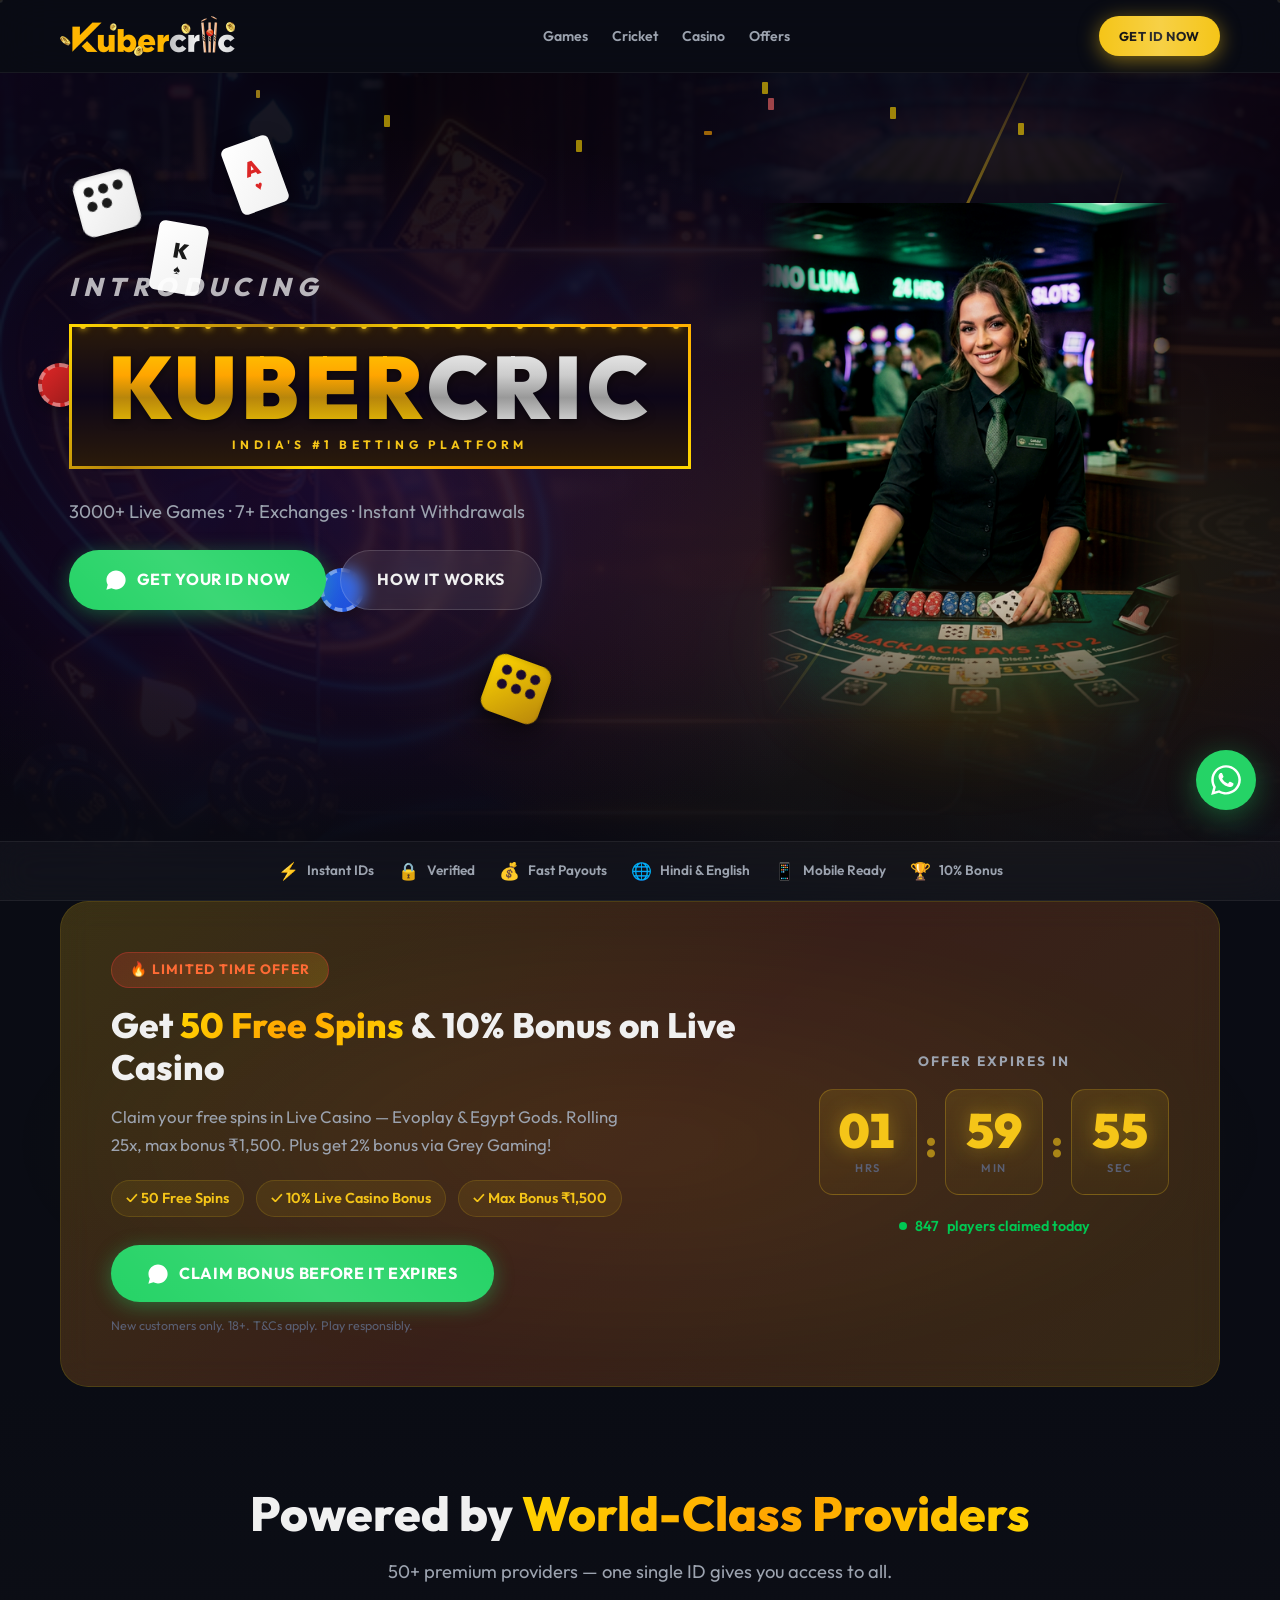
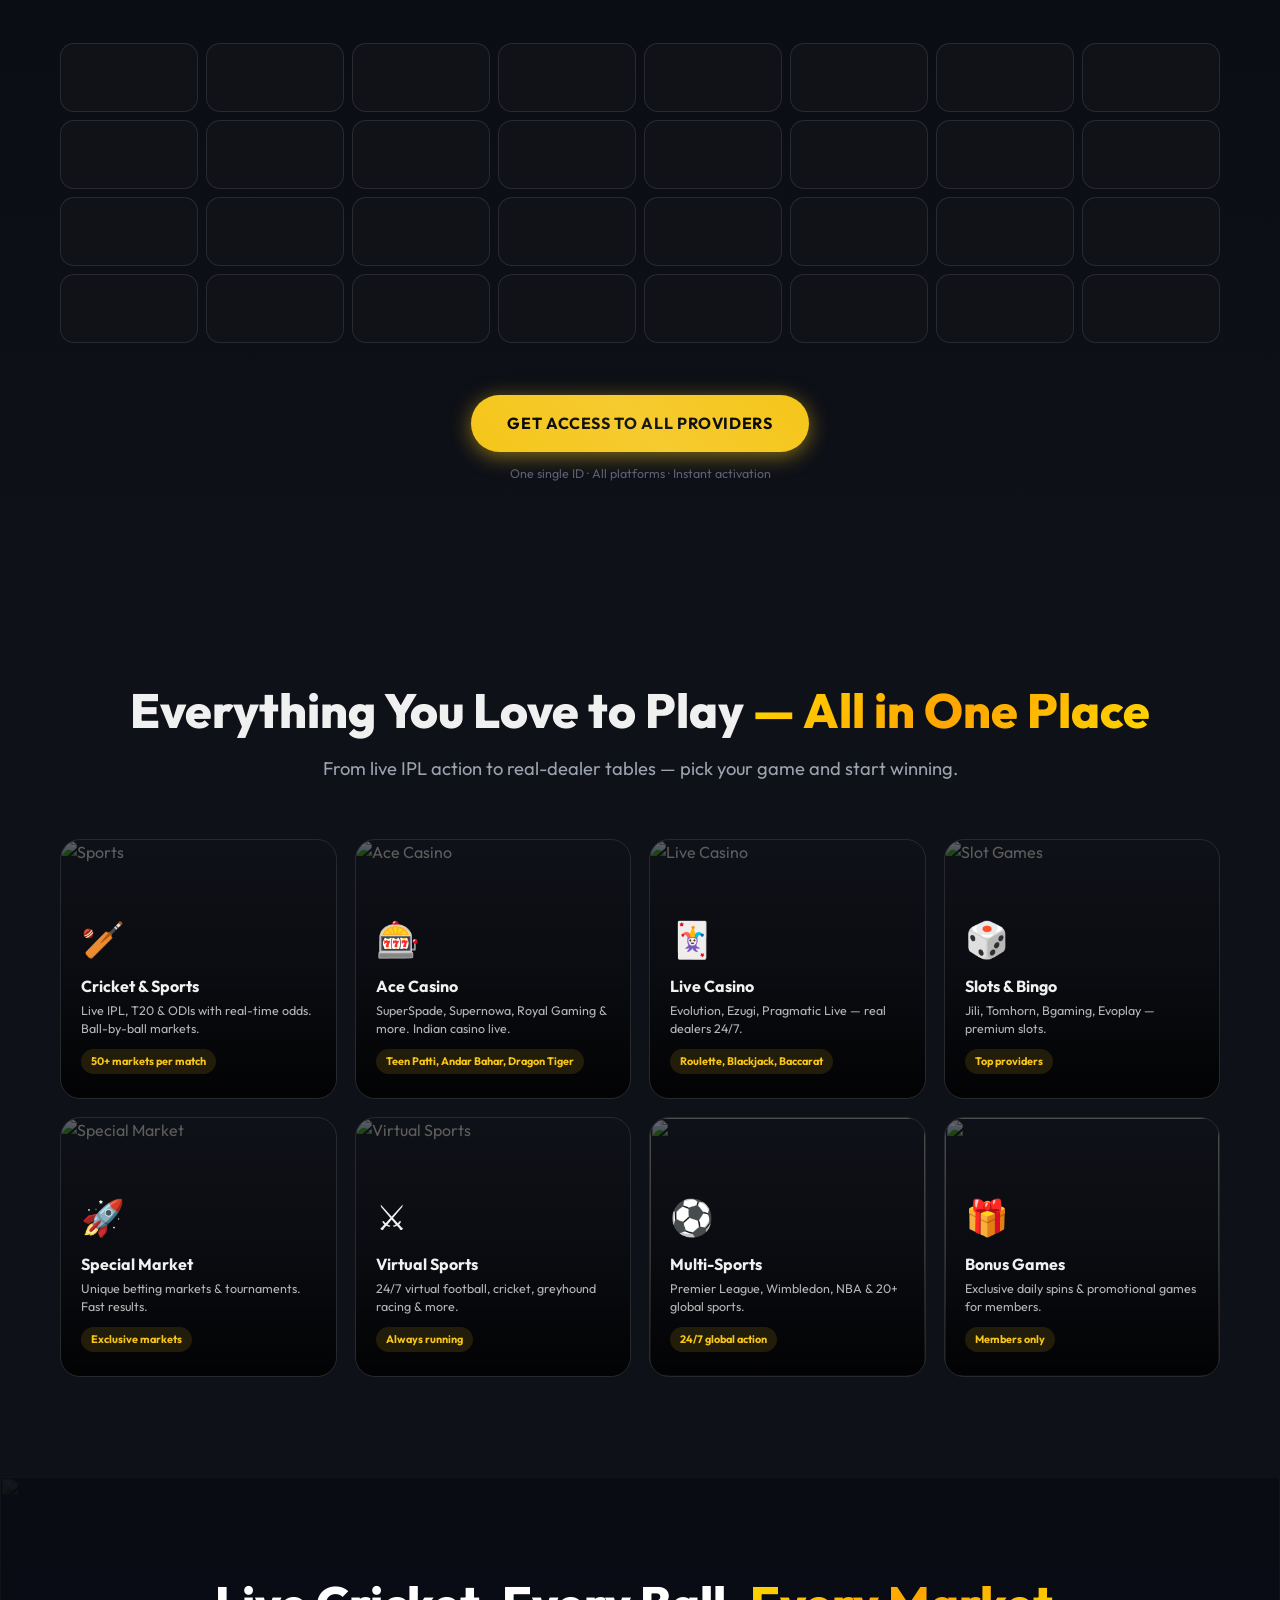
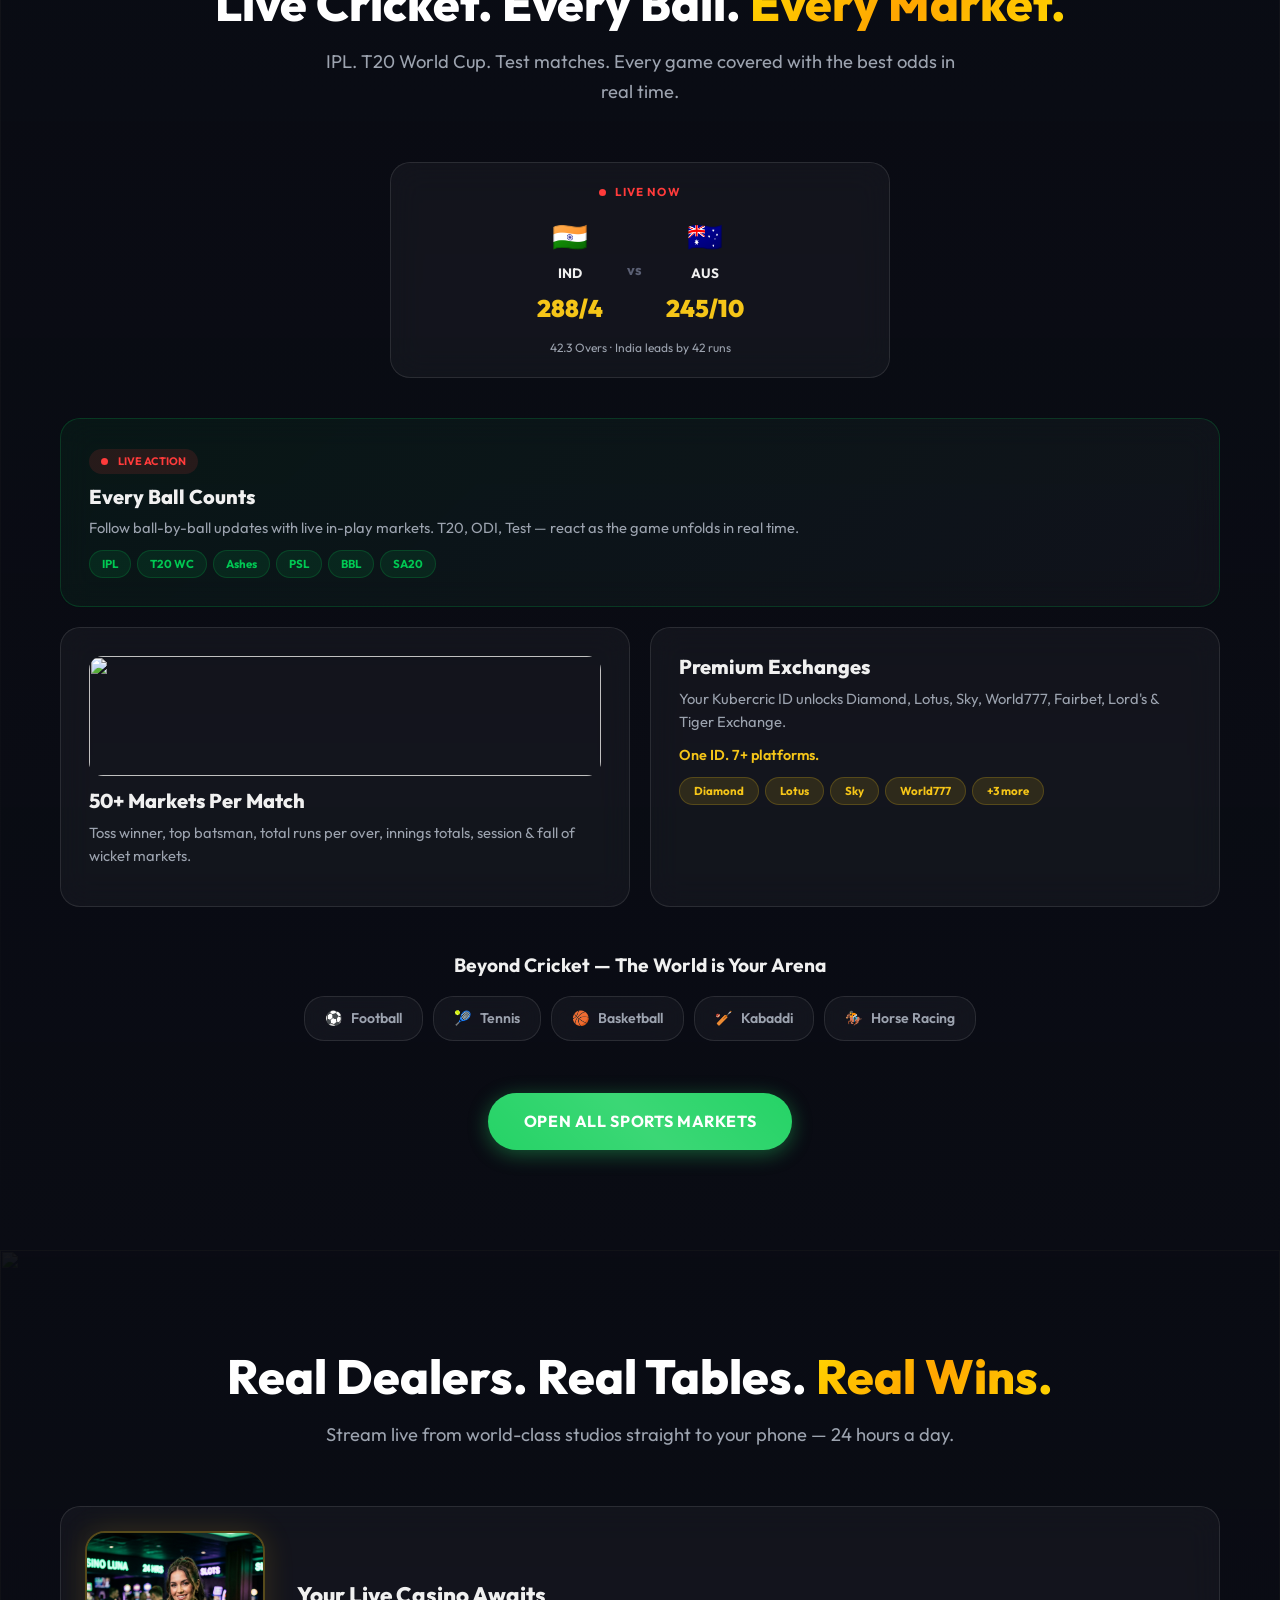
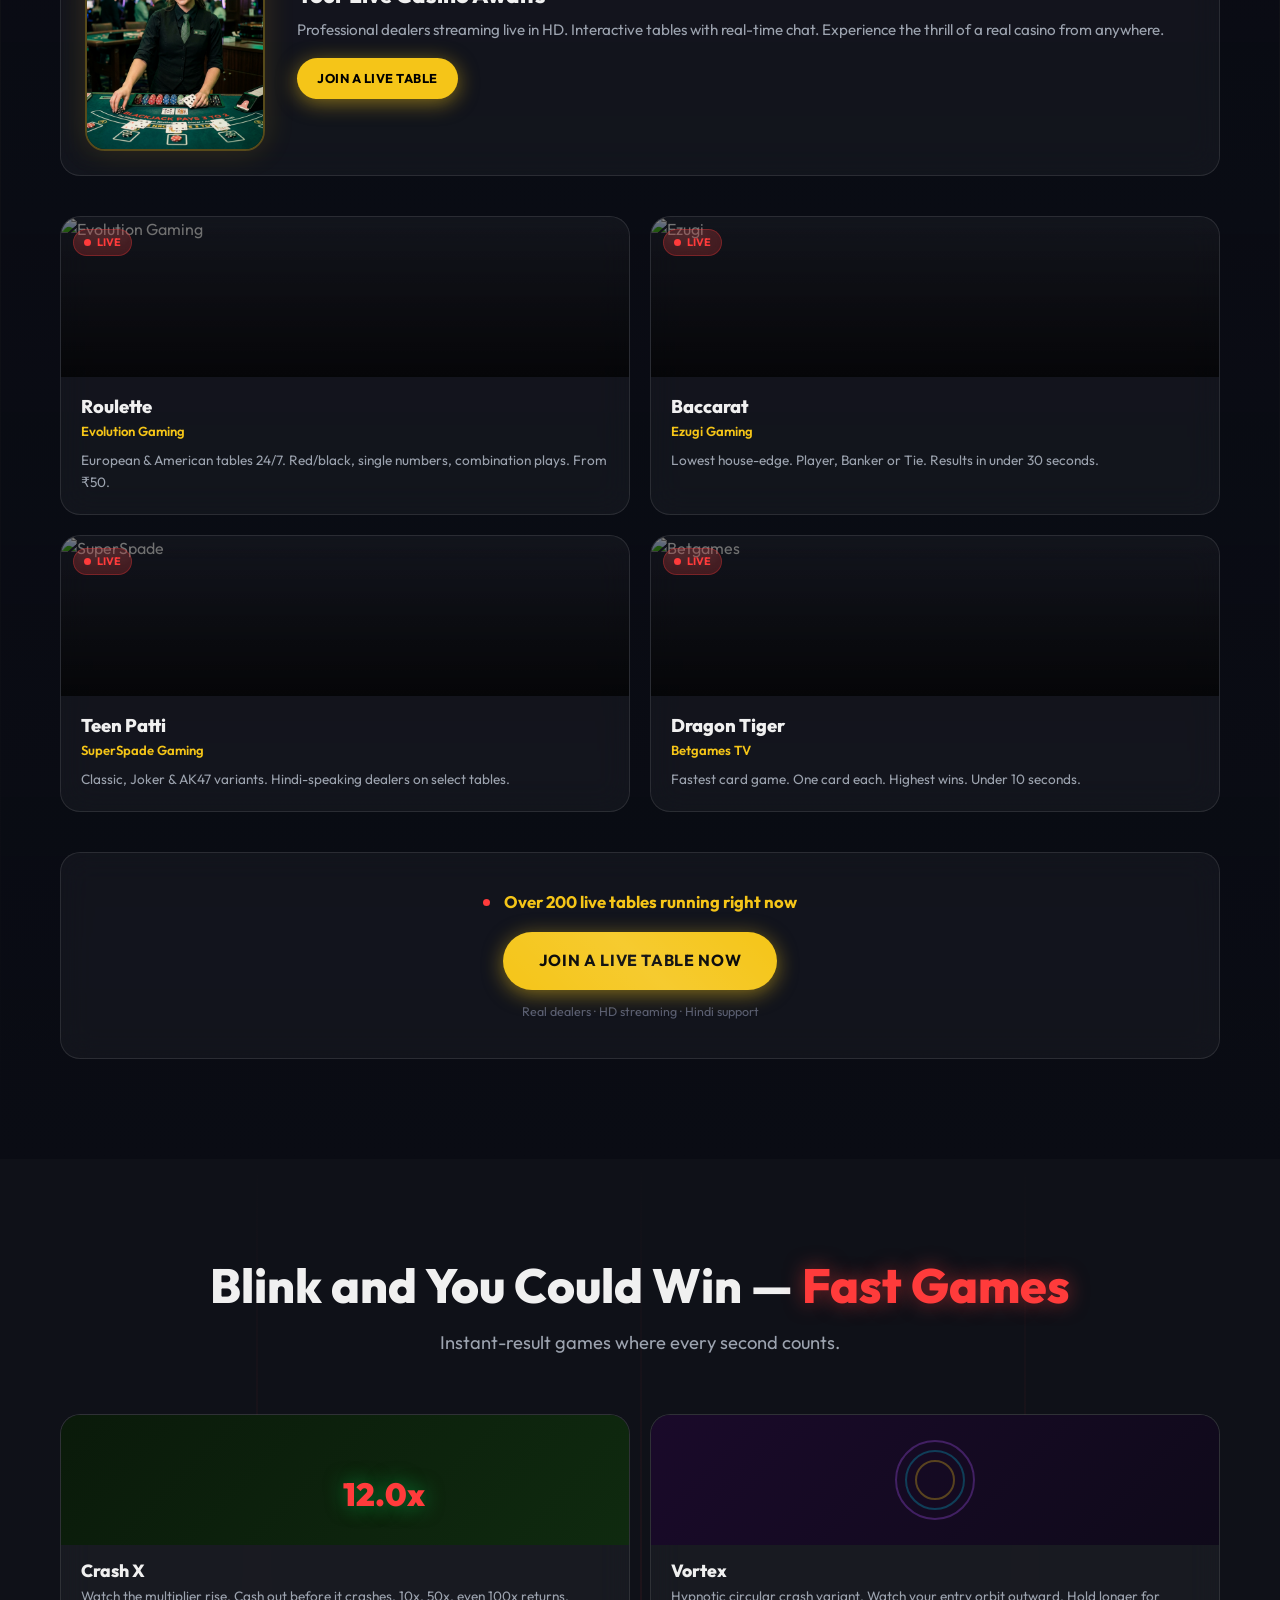
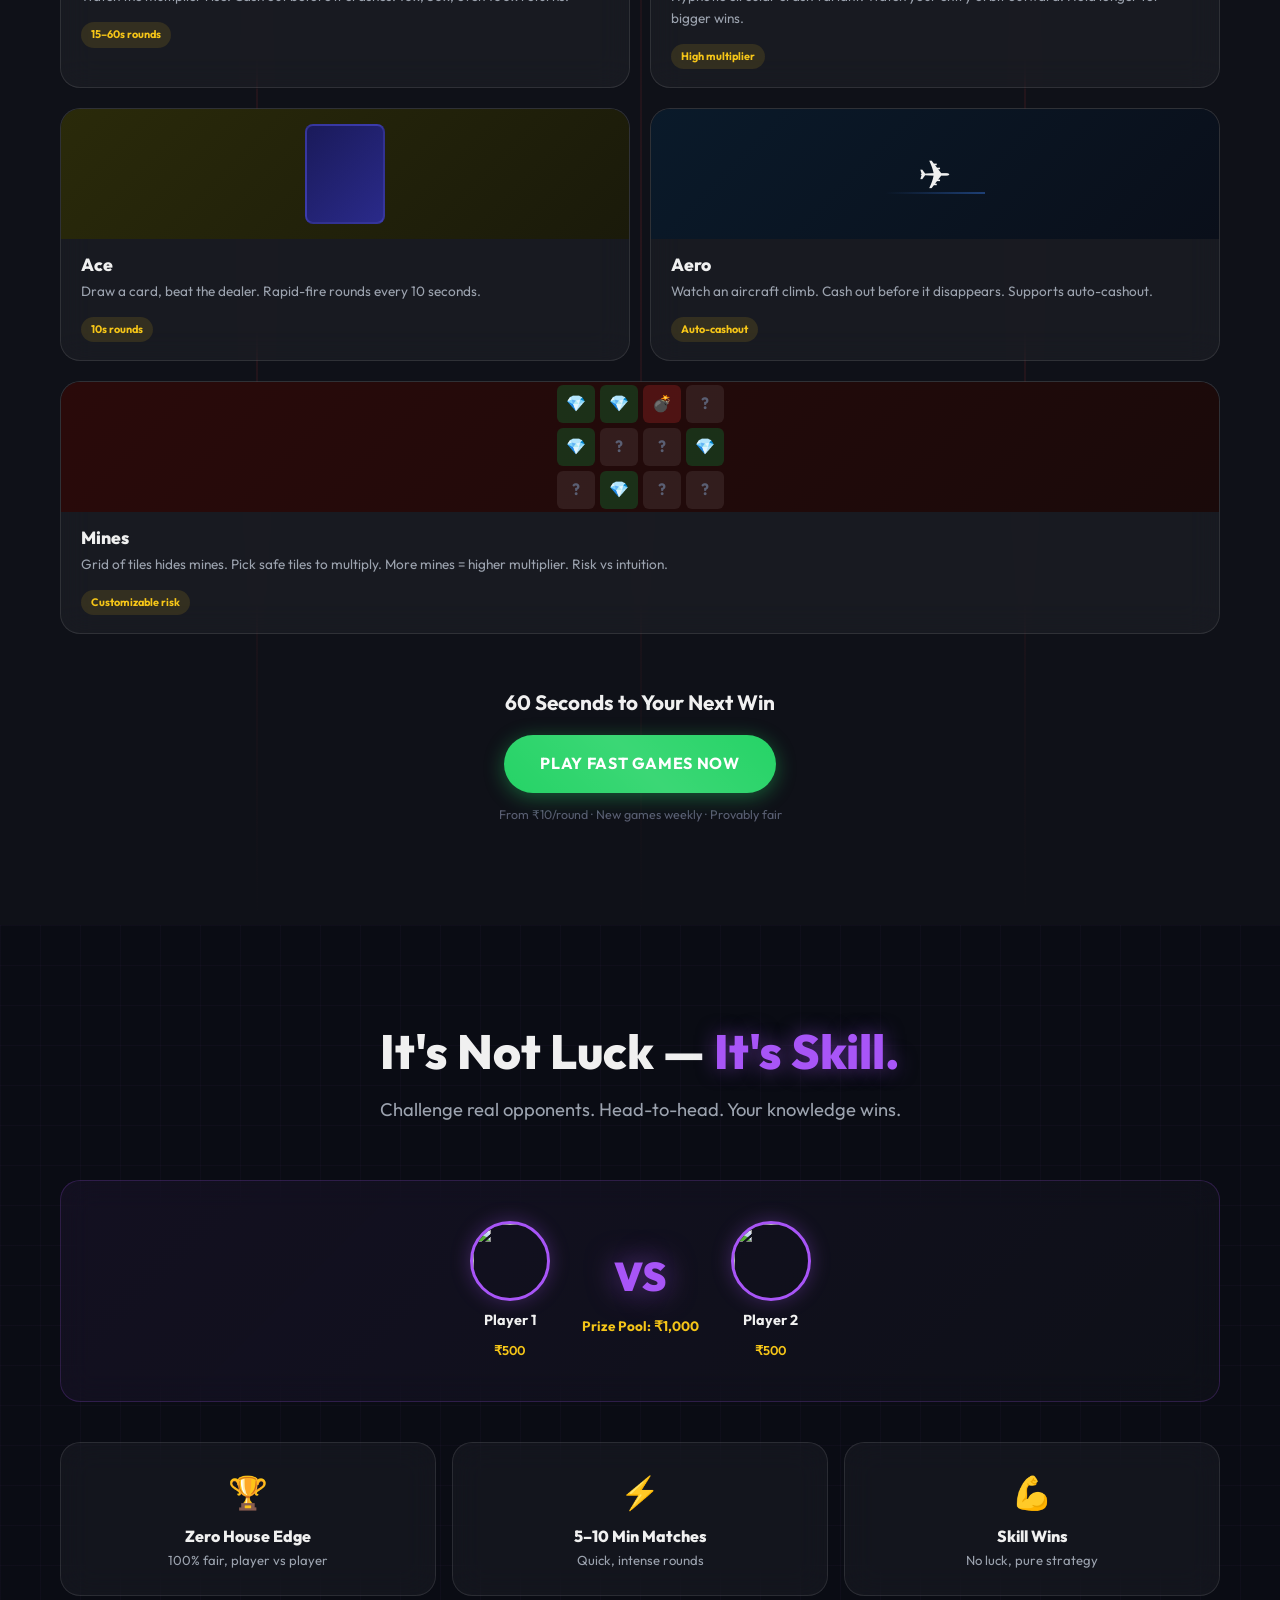
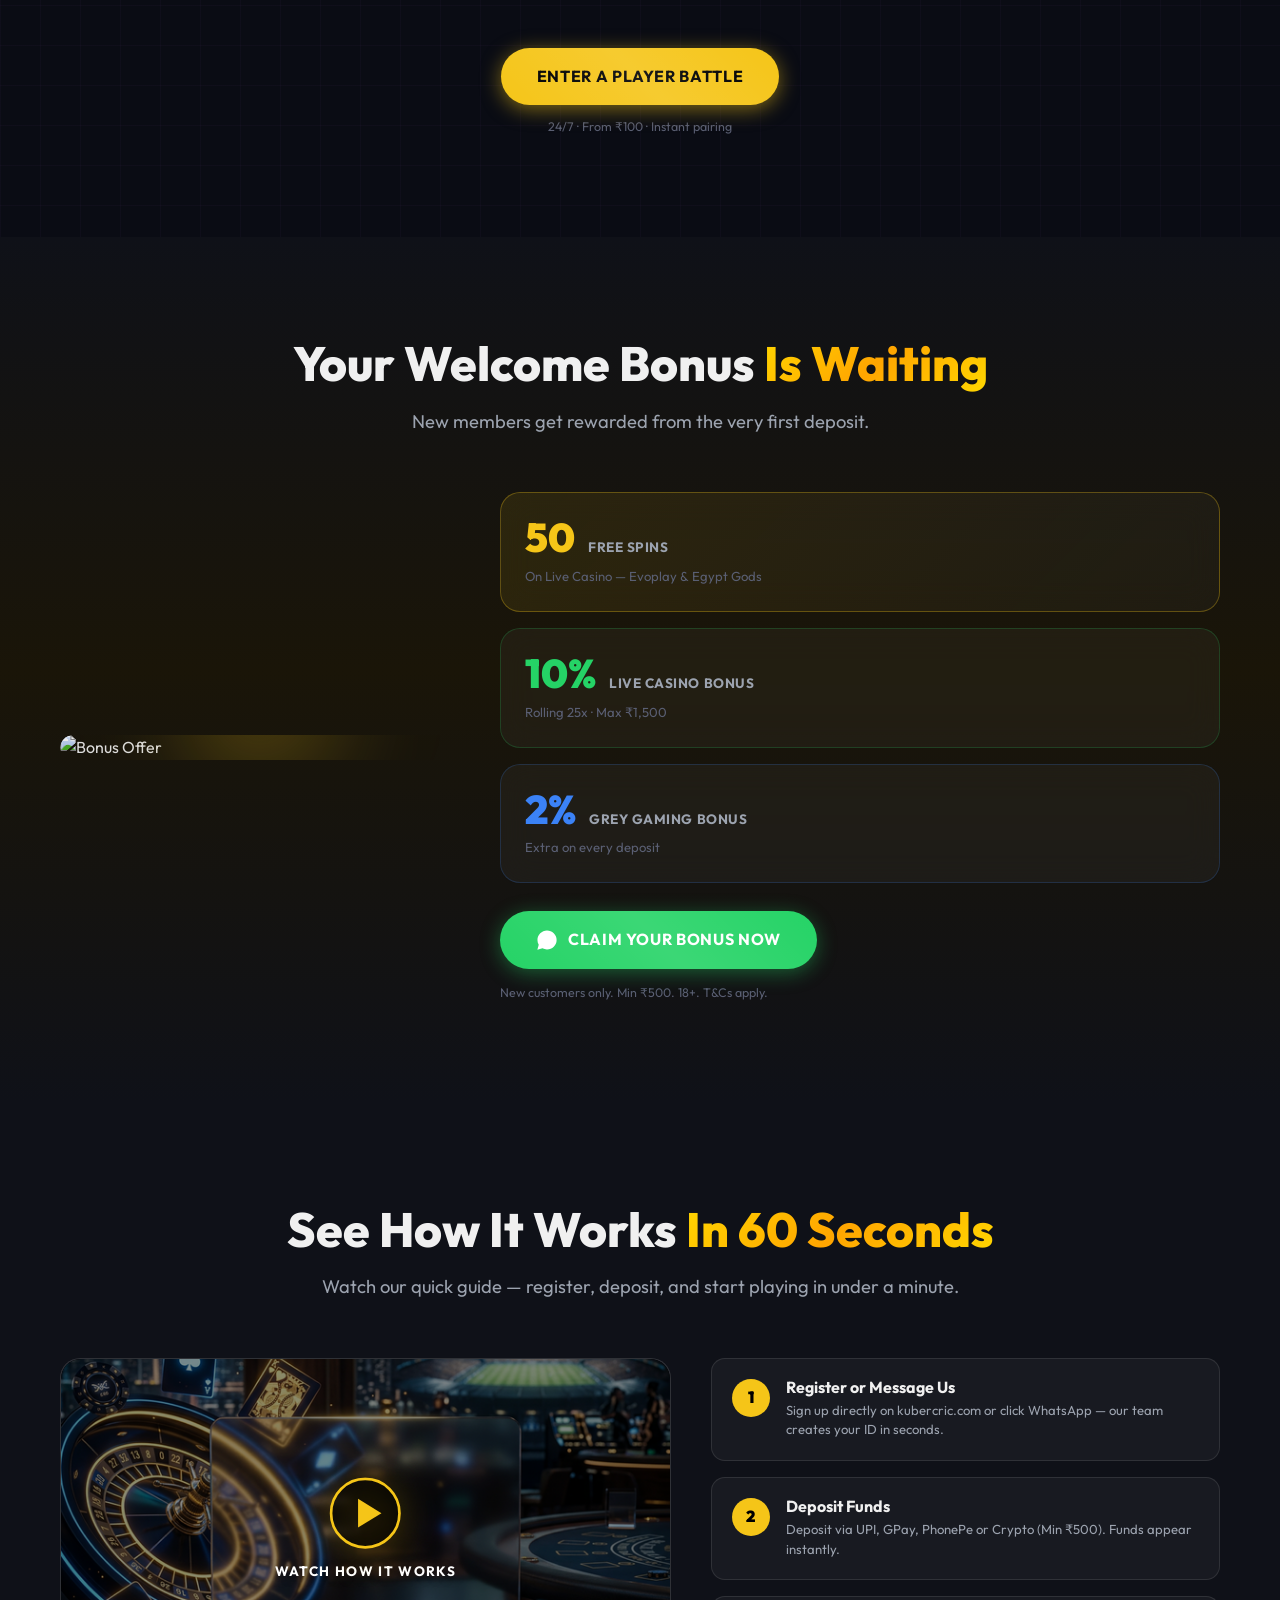
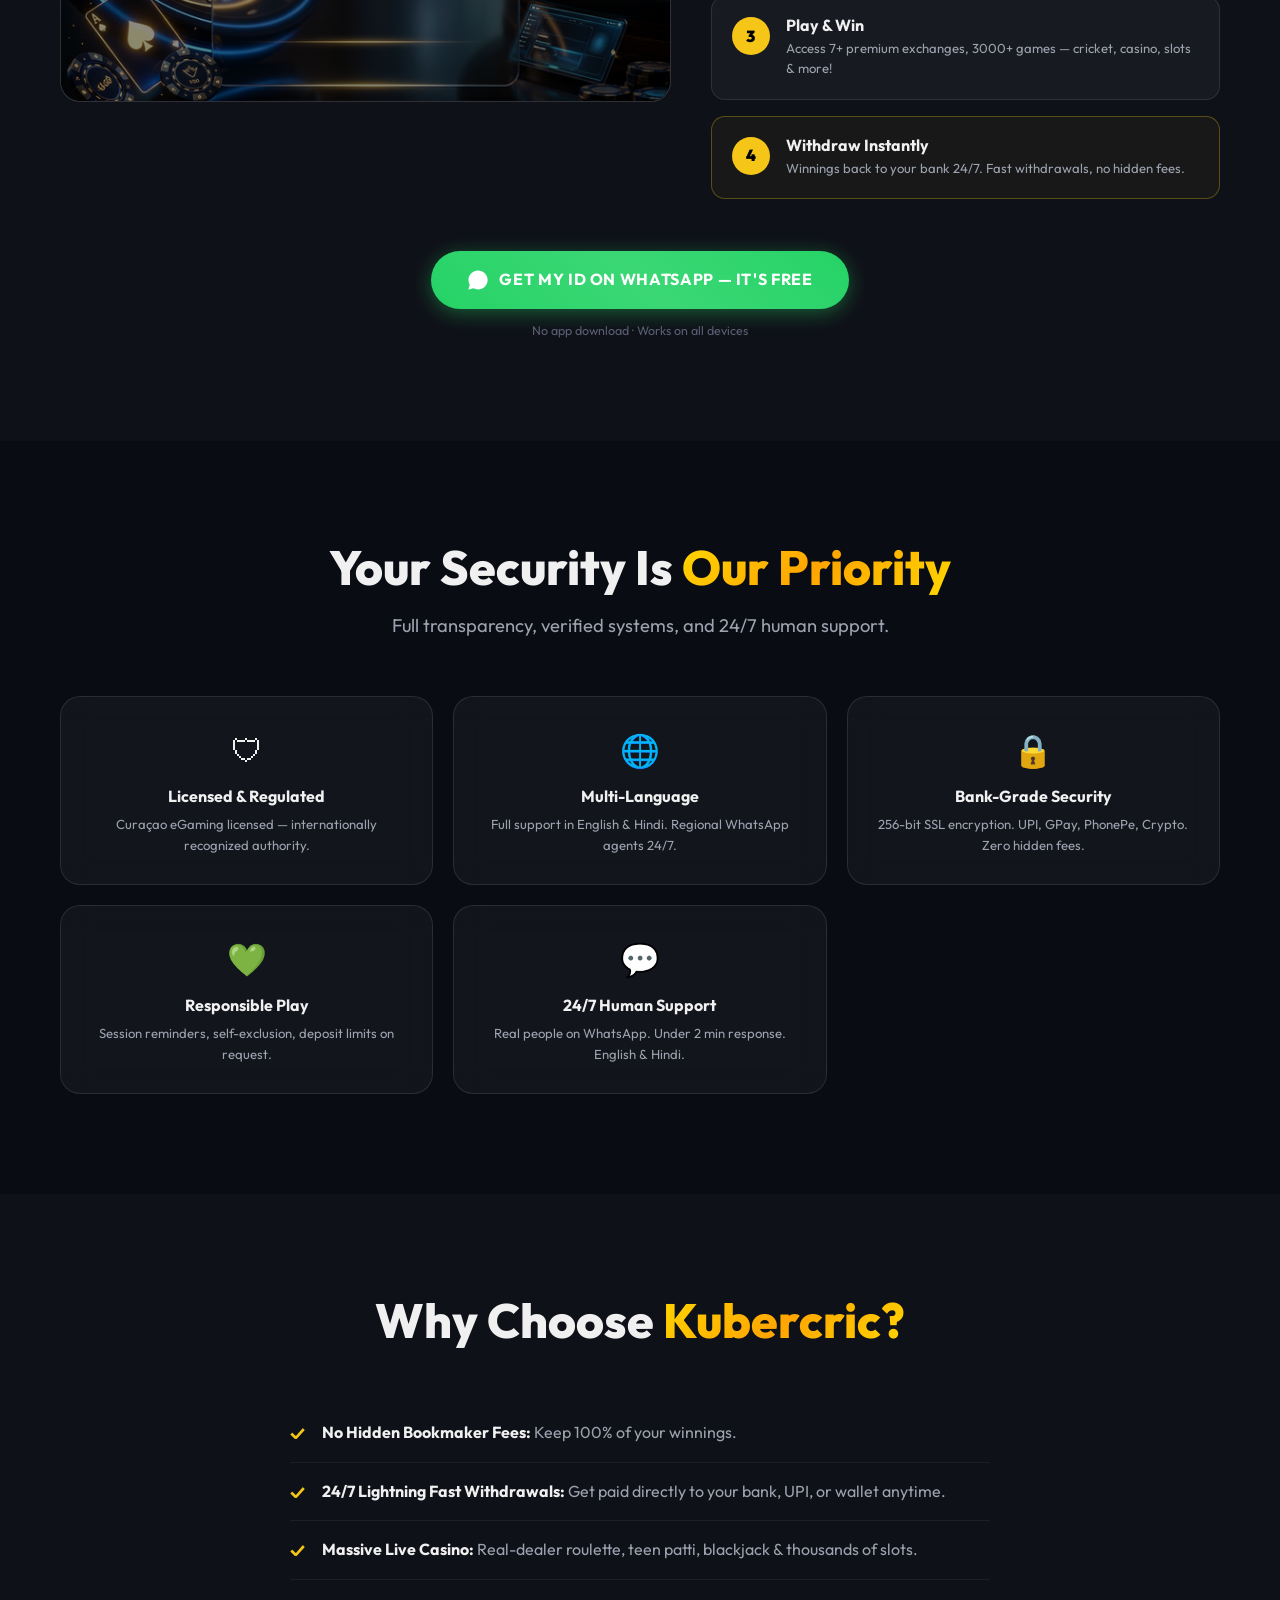
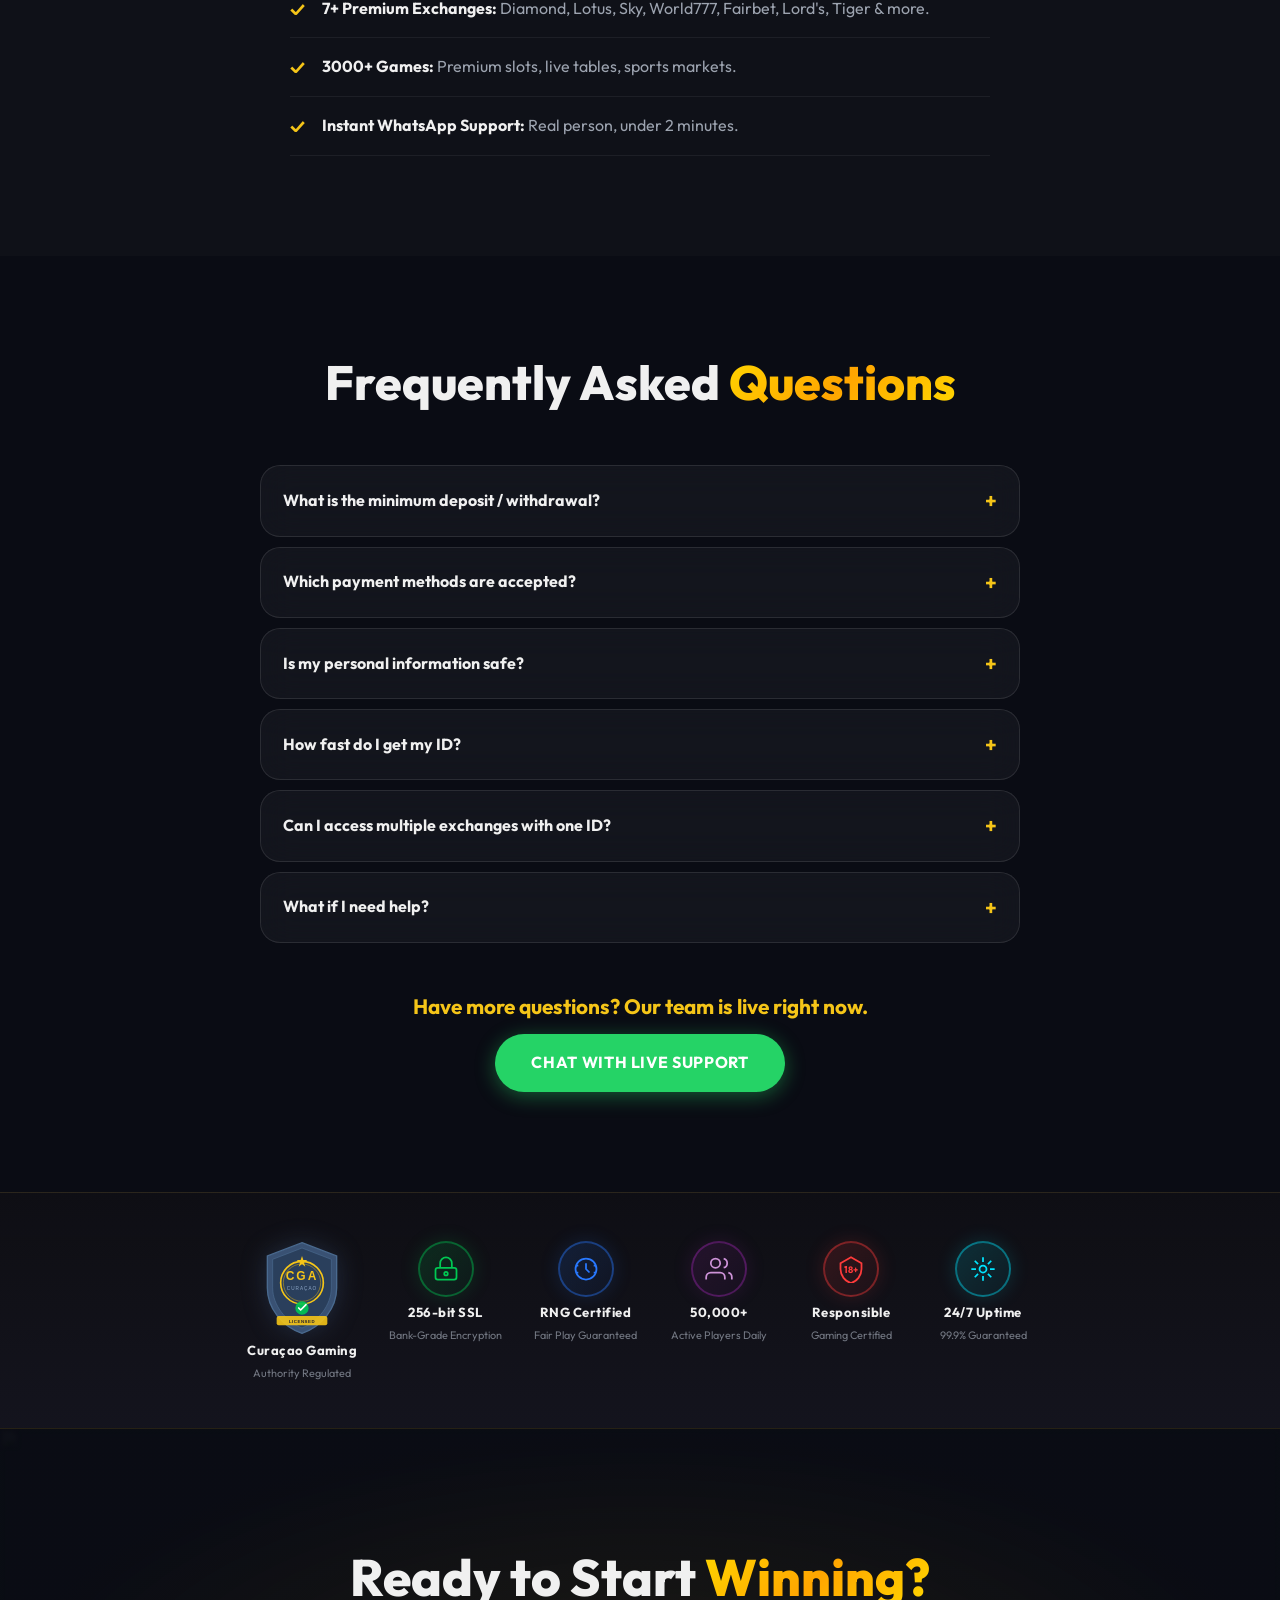
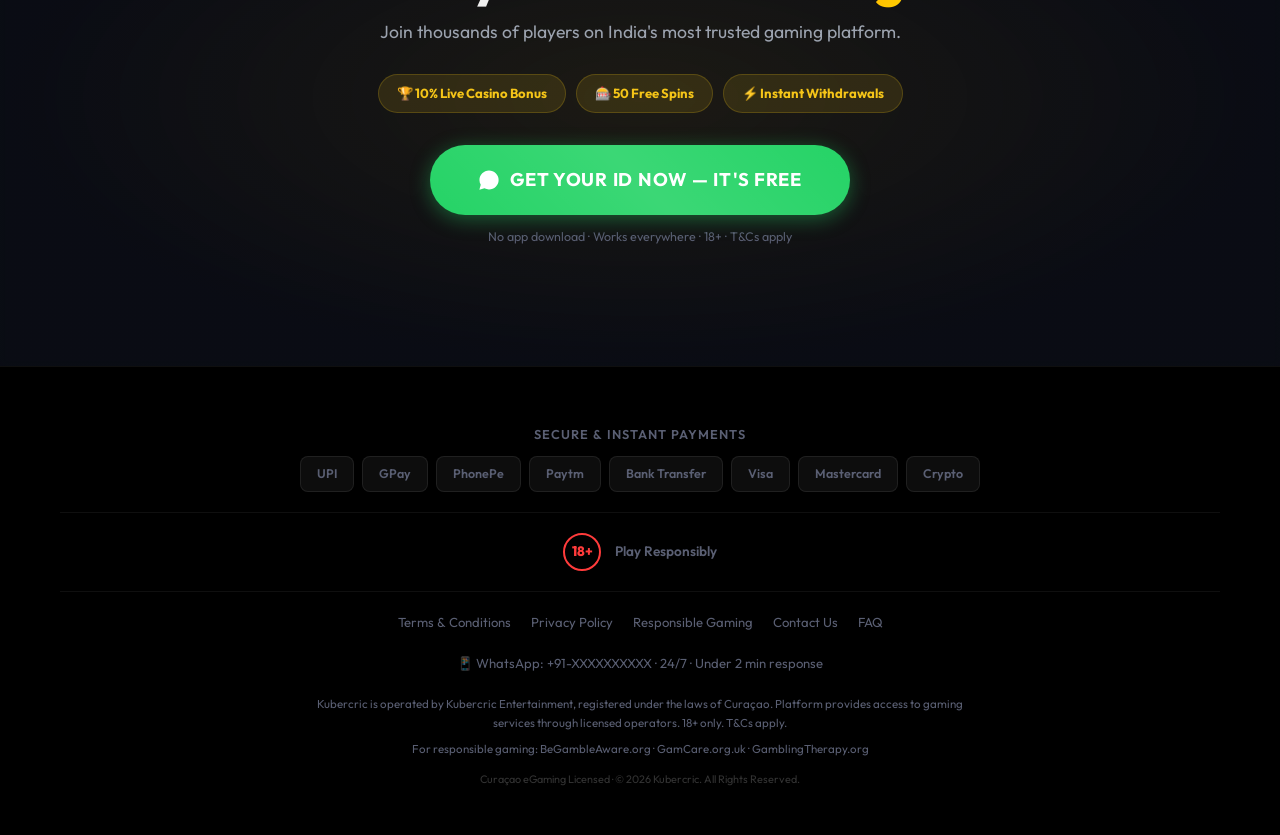
==== commit aa023f64: "Clean up hero section and add provider sprite grid - Remove cluttered CGA badge and game preview car" ====
--- a/index.html
+++ b/index.html
@@ -143,65 +143,6 @@
                     <a href="#how-it-works" class="btn btn-glass btn-lg">How It Works</a>
                 </div>
 
-                <!-- CGA TRUST SEAL IN HERO -->
-                <div class="hb-cga-badge">
-                    <svg viewBox="0 0 120 140" xmlns="http://www.w3.org/2000/svg" class="hb-cga-svg">
-                        <path d="M60 2 L112 22 L112 70 C112 100 90 128 60 138 C30 128 8 100 8 70 L8 22 Z" fill="#395173"
-                            stroke="#4a6a8f" stroke-width="2" />
-                        <path d="M60 10 L104 27 L104 70 C104 95 85 120 60 130 C35 120 16 95 16 70 L16 27 Z"
-                            fill="#2a3f5c" stroke="#4a6a8f" stroke-width="1" />
-                        <circle cx="60" cy="62" r="32" fill="none" stroke="#f5c518" stroke-width="2.5" />
-                        <circle cx="60" cy="62" r="28" fill="none" stroke="#d4a817" stroke-width="0.8" />
-                        <text x="60" y="58" text-anchor="middle" font-family="Arial,sans-serif" font-size="18"
-                            font-weight="bold" fill="#f5c518" letter-spacing="3">CGA</text>
-                        <text x="60" y="73" text-anchor="middle" font-family="Arial,sans-serif" font-size="7"
-                            fill="#8fa8c8" letter-spacing="1.5">CURAÇAO</text>
-                        <polygon points="60,22 62,28 68,28 63,32 65,38 60,34 55,38 57,32 52,28 58,28" fill="#f5c518" />
-                        <circle cx="60" cy="100" r="10" fill="#00c853" opacity="0.9" />
-                        <path d="M55 100 L58 103 L66 95" fill="none" stroke="white" stroke-width="2.5"
-                            stroke-linecap="round" stroke-linejoin="round" />
-                        <rect x="22" y="112" width="76" height="14" rx="3" fill="#f5c518" opacity="0.9" />
-                        <text x="60" y="122" text-anchor="middle" font-family="Arial,sans-serif" font-size="6.5"
-                            font-weight="bold" fill="#1a1a2e" letter-spacing="0.8">LICENSED</text>
-                    </svg>
-                    <span class="hb-cga-text">Curaçao Gaming Authority<br><strong>Licensed & Regulated</strong></span>
-                </div>
-
-                <!-- LIVE GAME PREVIEW CARDS -->
-                <div class="hb-game-cards">
-                    <div class="hb-game-thumb">
-                        <img src="https://kubercric.com/assets/images/cricket.png"
-                            alt="Live Cricket" loading="eager">
-                        <div class="hb-game-thumb-overlay">
-                            <span class="hb-live-badge"><span class="live-dot"></span>LIVE</span>
-                            <span class="hb-game-name">Cricket</span>
-                        </div>
-                    </div>
-                    <div class="hb-game-thumb">
-                        <img src="https://kubercric.com/assets/images/livecasino.png"
-                            alt="Live Casino" loading="eager">
-                        <div class="hb-game-thumb-overlay">
-                            <span class="hb-live-badge"><span class="live-dot"></span>LIVE</span>
-                            <span class="hb-game-name">Live Casino</span>
-                        </div>
-                    </div>
-                    <div class="hb-game-thumb">
-                        <img src="https://kubercric.com/assets/images/casino.png"
-                            alt="Ace Casino" loading="eager">
-                        <div class="hb-game-thumb-overlay">
-                            <span class="hb-live-badge"><span class="live-dot"></span>LIVE</span>
-                            <span class="hb-game-name">Ace Casino</span>
-                        </div>
-                    </div>
-                    <div class="hb-game-thumb">
-                        <img src="https://kubercric.com/assets/images/football.png"
-                            alt="Football" loading="eager">
-                        <div class="hb-game-thumb-overlay">
-                            <span class="hb-live-badge"><span class="live-dot"></span>LIVE</span>
-                            <span class="hb-game-name">Football</span>
-                        </div>
-                    </div>
-                </div>
             </div>
 
             <!-- RIGHT SIDE — Host Girls -->
@@ -229,7 +170,7 @@
                 <div class="trust-item"><span class="trust-icon">&#128176;</span> Fast Payouts</div>
                 <div class="trust-item"><span class="trust-icon">&#127760;</span> Hindi &amp; English</div>
                 <div class="trust-item"><span class="trust-icon">&#128241;</span> Mobile Ready</div>
-                <div class="trust-item"><span class="trust-icon">&#127942;</span> 100% Bonus</div>
+                <div class="trust-item"><span class="trust-icon">&#127942;</span> 10% Bonus</div>
             </div>
         </div>
     </section>
@@ -243,14 +184,12 @@
             <div class="countdown-banner glass-panel">
                 <div class="countdown-left">
                     <div class="countdown-badge">&#128293; LIMITED TIME OFFER</div>
-                    <h2 class="countdown-title">Get <span class="text-gradient-gold">100% Welcome Bonus</span> + 50 Free
-                        Spins</h2>
-                    <p class="countdown-desc">First deposit matched 100%. Deposit &#8377;1,000 and play with
-                        &#8377;2,000 + 50 free spins on premium slots. Plus instant 5% bonus on your first deposit!</p>
+                    <h2 class="countdown-title">Get <span class="text-gradient-gold">50 Free Spins</span> &amp; 10% Bonus on Live Casino</h2>
+                    <p class="countdown-desc">Claim your free spins in Live Casino &mdash; Evoplay &amp; Egypt Gods. Rolling 25x, max bonus &#8377;1,500. Plus get 2% bonus via Grey Gaming!</p>
                     <div class="countdown-features">
-                        <span class="cf-item">&#10003; Min Deposit &#8377;500</span>
-                        <span class="cf-item">&#10003; Instant Credit</span>
-                        <span class="cf-item">&#10003; 5% First Deposit Bonus</span>
+                        <span class="cf-item">&#10003; 50 Free Spins</span>
+                        <span class="cf-item">&#10003; 10% Live Casino Bonus</span>
+                        <span class="cf-item">&#10003; Max Bonus &#8377;1,500</span>
                     </div>
                     <a href="https://wa.me/1234567890" class="btn btn-wa btn-lg btn-pulse btn-glow">
                         <svg class="btn-icon" xmlns="http://www.w3.org/2000/svg" viewBox="0 0 448 512"
@@ -290,59 +229,57 @@
     </section>
 
     <!-- ═══════════════════════════════════════════ -->
-    <!-- OUR PROVIDERS / EXCHANGES                    -->
+    <!-- OUR GAME PROVIDERS — SINGLE MARQUEE           -->
     <!-- ═══════════════════════════════════════════ -->
     <section class="section section-providers" id="providers">
         <div class="container">
             <div class="section-header">
-                <h2 class="section-title">One ID. <span class="text-gradient-gold">7+ Premium Exchanges.</span></h2>
-                <p class="section-subtitle">Your Kubercric ID unlocks access to all top-tier exchanges and platforms. No
-                    re-registration needed.</p>
-            </div>
-
-            <div class="providers-grid">
-                <div class="provider-card glass-panel">
-                    <div class="provider-logo">&#128142;</div>
-                    <span class="provider-name">Diamond Exch</span>
-                    <span class="provider-badge">Popular</span>
-                </div>
-                <div class="provider-card glass-panel">
-                    <div class="provider-logo">&#127800;</div>
-                    <span class="provider-name">Lotus Exch</span>
-                    <span class="provider-badge">Popular</span>
-                </div>
-                <div class="provider-card glass-panel">
-                    <div class="provider-logo">&#9728;&#65039;</div>
-                    <span class="provider-name">Sky Exch</span>
-                </div>
-                <div class="provider-card glass-panel">
-                    <div class="provider-logo">&#127760;</div>
-                    <span class="provider-name">World777</span>
-                </div>
-                <div class="provider-card glass-panel">
-                    <div class="provider-logo">&#128214;</div>
-                    <span class="provider-name">Fairbet</span>
-                </div>
-                <div class="provider-card glass-panel">
-                    <div class="provider-logo">&#127942;</div>
-                    <span class="provider-name">Lord's Exch</span>
-                </div>
-                <div class="provider-card glass-panel">
-                    <div class="provider-logo">&#128005;</div>
-                    <span class="provider-name">Tiger Exch</span>
-                </div>
-                <div class="provider-card glass-panel">
-                    <div class="provider-logo">&#128171;</div>
-                    <span class="provider-name">Cricbet99</span>
-                </div>
-                <div class="provider-card glass-panel">
-                    <div class="provider-logo">&#128640;</div>
-                    <span class="provider-name">RocketExch</span>
-                </div>
-            </div>
-
+                <h2 class="section-title">Powered by <span class="text-gradient-gold">World-Class Providers</span></h2>
+                <p class="section-subtitle">50+ premium providers &mdash; one single ID gives you access to all.</p>
+            </div>
+        </div>
+
+        <!-- Individual provider logos — CSS sprite grid -->
+        <div class="container">
+            <div class="provider-sprite-grid">
+                <div class="psg-item" style="background-position:0% 0%" title="JILI"></div>
+                <div class="psg-item" style="background-position:25% 0%" title="Kingmaker"></div>
+                <div class="psg-item" style="background-position:50% 0%" title="Evoplay"></div>
+                <div class="psg-item" style="background-position:75% 0%" title="PopOK"></div>
+                <div class="psg-item" style="background-position:100% 0%" title="BGaming"></div>
+                <div class="psg-item" style="background-position:0% 16.67%" title="Pascal Gaming"></div>
+                <div class="psg-item" style="background-position:25% 16.67%" title="Belatra"></div>
+                <div class="psg-item" style="background-position:50% 16.67%" title="Play'n GO"></div>
+                <div class="psg-item" style="background-position:75% 16.67%" title="NetEnt"></div>
+                <div class="psg-item" style="background-position:0% 33.33%" title="Red Tiger"></div>
+                <div class="psg-item" style="background-position:25% 33.33%" title="Yggdrasil"></div>
+                <div class="psg-item" style="background-position:50% 33.33%" title="Nolimit City"></div>
+                <div class="psg-item" style="background-position:75% 33.33%" title="Amigo Gaming"></div>
+                <div class="psg-item" style="background-position:100% 33.33%" title="Quickspin"></div>
+                <div class="psg-item" style="background-position:0% 50%" title="Thunderkick"></div>
+                <div class="psg-item" style="background-position:25% 50%" title="Playson"></div>
+                <div class="psg-item" style="background-position:50% 50%" title="PG Pocket Games"></div>
+                <div class="psg-item" style="background-position:100% 50%" title="Felix Gaming"></div>
+                <div class="psg-item" style="background-position:0% 66.67%" title="Creedroomz"></div>
+                <div class="psg-item" style="background-position:25% 66.67%" title="OneBX"></div>
+                <div class="psg-item" style="background-position:50% 66.67%" title="Smartsoft"></div>
+                <div class="psg-item" style="background-position:100% 66.67%" title="Vivo Gaming"></div>
+                <div class="psg-item" style="background-position:0% 83.33%" title="Ezugi Gaming"></div>
+                <div class="psg-item" style="background-position:25% 83.33%" title="Spribe"></div>
+                <div class="psg-item" style="background-position:50% 83.33%" title="Evolution Gaming"></div>
+                <div class="psg-item" style="background-position:75% 83.33%" title="Grey Gaming"></div>
+                <div class="psg-item" style="background-position:100% 83.33%" title="Aura eGaming"></div>
+                <div class="psg-item" style="background-position:0% 100%" title="MAC88"></div>
+                <div class="psg-item" style="background-position:25% 100%" title="SuperSpade"></div>
+                <div class="psg-item" style="background-position:50% 100%" title="Supernowa"></div>
+                <div class="psg-item" style="background-position:75% 100%" title="Brino Games"></div>
+                <div class="psg-item" style="background-position:100% 100%" title="Anvio"></div>
+            </div>
+        </div>
+
+        <div class="container">
             <div class="section-cta">
-                <a href="https://wa.me/1234567890" class="btn btn-gold btn-lg btn-glow">Get Access to All Exchanges</a>
+                <a href="https://wa.me/1234567890" class="btn btn-gold btn-lg btn-glow">Get Access to All Providers</a>
                 <p class="microcopy">One single ID &middot; All platforms &middot; Instant activation</p>
             </div>
         </div>
@@ -668,13 +605,14 @@
 
                 <div class="cricket-card glass-panel">
                     <h3>Premium Exchanges</h3>
-                    <p>Your Kubercric ID unlocks Diamond, Lotus, Lord's Exchange &amp; 12+ more platforms.</p>
-                    <p class="text-gold-sm">One ID. Multiple platforms.</p>
+                    <p>Your Kubercric ID unlocks Diamond, Lotus, Sky, World777, Fairbet, Lord's &amp; Tiger Exchange.</p>
+                    <p class="text-gold-sm">One ID. 7+ platforms.</p>
                     <div class="exchange-logos">
                         <span class="exchange-pill">Diamond</span>
                         <span class="exchange-pill">Lotus</span>
-                        <span class="exchange-pill">Lord's</span>
-                        <span class="exchange-pill">+12 more</span>
+                        <span class="exchange-pill">Sky</span>
+                        <span class="exchange-pill">World777</span>
+                        <span class="exchange-pill">+3 more</span>
                     </div>
                 </div>
             </div>
@@ -974,21 +912,21 @@
                     <div class="offer-cards">
                         <div class="offer-card glass-panel offer-card--primary">
                             <div class="offer-card-shine"></div>
-                            <div class="offer-card-value">100%</div>
-                            <div class="offer-card-label">Deposit Match</div>
-                            <p>Deposit &#8377;1,000 &mdash; play with &#8377;2,000</p>
+                            <div class="offer-card-value">50</div>
+                            <div class="offer-card-label">Free Spins</div>
+                            <p>On Live Casino &mdash; Evoplay &amp; Egypt Gods</p>
                         </div>
                         <div class="offer-card glass-panel offer-card--secondary">
                             <div class="offer-card-shine"></div>
-                            <div class="offer-card-value">50</div>
-                            <div class="offer-card-label">Free Spins</div>
-                            <p>Instant on activation</p>
+                            <div class="offer-card-value">10%</div>
+                            <div class="offer-card-label">Live Casino Bonus</div>
+                            <p>Rolling 25x &middot; Max &#8377;1,500</p>
                         </div>
                         <div class="offer-card glass-panel offer-card--tertiary">
                             <div class="offer-card-shine"></div>
-                            <div class="offer-card-value">5%</div>
-                            <div class="offer-card-label">Every Deposit</div>
-                            <p>Ongoing loyalty bonus</p>
+                            <div class="offer-card-value">2%</div>
+                            <div class="offer-card-label">Grey Gaming Bonus</div>
+                            <p>Extra on every deposit</p>
                         </div>
                     </div>
 
@@ -1009,63 +947,63 @@
     </section>
 
     <!-- ═══════════════════════════════════════════ -->
-    <!-- HOW IT WORKS                                 -->
-    <!-- ═══════════════════════════════════════════ -->
-    <section class="section section-how" id="how-it-works">
+    <!-- HOW TO VIDEO                                  -->
+    <!-- ═══════════════════════════════════════════ -->
+    <section class="section section-how-video" id="how-it-works">
         <div class="container">
             <div class="section-header">
-                <h2 class="section-title">Get Started in <span class="text-gradient-gold">Under 1 Minutes</span></h2>
-                <p class="section-subtitle">No complicated forms. Easy Registration & Instant Deposit.</p>
-            </div>
-
-            <div class="steps-grid">
-                <div class="step-card glass-panel">
-                    <div class="step-number">1</div>
-                    <div class="step-img-wrap">
-                        <img src="https://images.unsplash.com/photo-1611746872915-64382b5c76da?w=300&q=75" alt=""
-                            loading="lazy">
-                    </div>
-                    <h3>Register Direcrtly or Message Us</h3>
-                    <p>Click Register, fill form and Create your ID or Click on WhatsApp button. Our team will create
-                        your ID in seconds.</p>
-                </div>
-
-                <div class="step-arrow">&#10132;</div>
-
-                <div class="step-card glass-panel">
-                    <div class="step-number">2</div>
-                    <div class="step-img-wrap">
-                        <img src="https://images.unsplash.com/photo-1556742049-0cfed4f6a45d?w=300&q=75" alt=""
-                            loading="lazy">
-                    </div>
-                    <h3>Depost Funds</h3>
-                    <p>Deposit via UPI, GPay, PhonePe or Crypto (Min &#8377;500) and instantly receive funds in your
-                        Betting ID.
-                    </p>
-                </div>
-
-                <div class="step-arrow">&#10132;</div>
-
-                <div class="step-card glass-panel">
-                    <div class="step-number">3</div>
-                    <div class="step-img-wrap">
-                        <img src="https://images.unsplash.com/photo-1511512578047-dfb367046420?w=300&q=75" alt=""
-                            loading="lazy">
-                    </div>
-                    <h3>Play &amp; Win</h3>
-                    <p>Log in to any of our 15+ premium exchanges &mdash; cricket, casino, slots &amp; more!</p>
-                </div>
-
-                <div class="step-arrow">&#10132;</div>
-
-                <div class="step-card glass-panel step-card--highlight">
-                    <div class="step-number">4</div>
-                    <div class="step-img-wrap">
-                        <img src="https://images.unsplash.com/photo-1607344645866-009c320b63e0?w=300&q=75" alt=""
-                            loading="lazy">
-                    </div>
-                    <h3>Win &amp; Withdraw</h3>
-                    <p>Winnings withdrawable 24/7. Back to your bank in minutes.</p>
+                <h2 class="section-title">See How It Works <span class="text-gradient-gold">In 60 Seconds</span></h2>
+                <p class="section-subtitle">Watch our quick guide &mdash; register, deposit, and start playing in under a minute.</p>
+            </div>
+
+            <div class="how-video-layout">
+                <!-- Video Player -->
+                <div class="how-video-player glass-panel">
+                    <div class="video-container" id="howToVideoContainer">
+                        <img src="images/hero_bg.png" alt="How to get started with Kubercric" class="video-poster" id="videoPoster">
+                        <div class="video-play-btn" id="videoPlayBtn">
+                            <svg viewBox="0 0 80 80" fill="none" xmlns="http://www.w3.org/2000/svg">
+                                <circle cx="40" cy="40" r="38" fill="rgba(0,0,0,0.6)" stroke="#F5C518" stroke-width="3"/>
+                                <polygon points="32,24 58,40 32,56" fill="#F5C518"/>
+                            </svg>
+                            <span class="video-play-text">Watch How It Works</span>
+                        </div>
+                        <video id="howToVideo" preload="none" playsinline style="display:none;width:100%;height:100%;object-fit:cover;border-radius:16px;">
+                            <source src="" type="video/mp4">
+                        </video>
+                    </div>
+                </div>
+
+                <!-- Steps alongside video -->
+                <div class="how-steps-compact">
+                    <div class="how-step-item">
+                        <div class="how-step-num">1</div>
+                        <div class="how-step-info">
+                            <h4>Register or Message Us</h4>
+                            <p>Sign up directly on kubercric.com or click WhatsApp &mdash; our team creates your ID in seconds.</p>
+                        </div>
+                    </div>
+                    <div class="how-step-item">
+                        <div class="how-step-num">2</div>
+                        <div class="how-step-info">
+                            <h4>Deposit Funds</h4>
+                            <p>Deposit via UPI, GPay, PhonePe or Crypto (Min &#8377;500). Funds appear instantly.</p>
+                        </div>
+                    </div>
+                    <div class="how-step-item">
+                        <div class="how-step-num">3</div>
+                        <div class="how-step-info">
+                            <h4>Play &amp; Win</h4>
+                            <p>Access 7+ premium exchanges, 3000+ games &mdash; cricket, casino, slots &amp; more!</p>
+                        </div>
+                    </div>
+                    <div class="how-step-item how-step-item--highlight">
+                        <div class="how-step-num">4</div>
+                        <div class="how-step-info">
+                            <h4>Withdraw Instantly</h4>
+                            <p>Winnings back to your bank 24/7. Fast withdrawals, no hidden fees.</p>
+                        </div>
+                    </div>
                 </div>
             </div>
 
@@ -1173,7 +1111,7 @@
                 </details>
                 <details class="faq-item glass-panel">
                     <summary class="faq-question">Can I access multiple exchanges with one ID?</summary>
-                    <p class="faq-answer">Yes! One Kubercric ID unlocks 15+ exchanges including Diamond, Lotus, Lord's.
+                    <p class="faq-answer">Yes! One Kubercric ID unlocks 7+ exchanges including Diamond, Lotus, Sky, World777, Fairbet, Lord's &amp; Tiger.
                         No re-registration needed.</p>
                 </details>
                 <details class="faq-item glass-panel">
@@ -1301,7 +1239,7 @@
             <h2 class="final-cta-title">Ready to Start <span class="text-gradient-gold">Winning?</span></h2>
             <p class="final-cta-subtitle">Join thousands of players on India's most trusted gaming platform.</p>
             <div class="final-cta-offers">
-                <span class="final-offer-pill">&#127942; 100% Welcome Bonus</span>
+                <span class="final-offer-pill">&#127942; 10% Live Casino Bonus</span>
                 <span class="final-offer-pill">&#127920; 50 Free Spins</span>
                 <span class="final-offer-pill">&#9889; Instant Withdrawals</span>
             </div>
@@ -1357,7 +1295,7 @@
     <!-- STICKY MOBILE CTA -->
     <div class="sticky-mobile-cta" id="stickyCta">
         <div class="sticky-cta-inner">
-            <div class="sticky-cta-text"><span class="sticky-icon">&#9889;</span> 100% Bonus Active</div>
+            <div class="sticky-cta-text"><span class="sticky-icon">&#9889;</span> 50 Free Spins Active</div>
             <a href="https://wa.me/1234567890" class="btn btn-wa btn-sm sticky-btn">Get ID Now</a>
         </div>
     </div>
@@ -1555,6 +1493,27 @@
                     mult.style.color = val > 10 ? '#FF3B3B' : '#00C853';
                 }, 200);
             }
+
+            /* ── HOW-TO VIDEO PLAYER ── */
+            var videoContainer = document.getElementById('howToVideoContainer');
+            var videoPlayBtn = document.getElementById('videoPlayBtn');
+            var videoPoster = document.getElementById('videoPoster');
+            var howToVideo = document.getElementById('howToVideo');
+            if (videoPlayBtn && howToVideo) {
+                videoPlayBtn.addEventListener('click', function() {
+                    var videoSrc = howToVideo.querySelector('source').getAttribute('src');
+                    if (videoSrc) {
+                        videoPoster.style.display = 'none';
+                        videoPlayBtn.style.display = 'none';
+                        howToVideo.style.display = 'block';
+                        howToVideo.play();
+                    } else {
+                        // No video URL set — scroll to WhatsApp CTA as fallback
+                        var ctaSection = document.getElementById('limited-offer');
+                        if (ctaSection) ctaSection.scrollIntoView({ behavior:'smooth', block:'start' });
+                    }
+                });
+            }
         })();
     </script>
 
--- a/styles.css
+++ b/styles.css
@@ -1167,34 +1167,120 @@
 /* ═══════════════════════════════════════════
    HOW IT WORKS
    ═══════════════════════════════════════════ */
-.section-how { background:var(--bg-dark); }
-.steps-grid {
-    display:flex; align-items:flex-start; gap:12px; justify-content:center;
-    flex-wrap:wrap;
-}
-.step-card {
-    flex:1; min-width:200px; max-width:240px; padding:24px; text-align:center;
-    transition:all var(--transition);
-    opacity:0; transform:translateY(20px);
-}
-.step-card.animate-in { opacity:1; transform:translateY(0); transition:opacity 0.5s ease, transform 0.5s ease; }
-.step-card:hover { transform:translateY(-4px); }
-.step-card--highlight { border-color:rgba(245,197,24,0.3)!important; }
-.step-number {
-    width:44px; height:44px; margin:0 auto 14px;
-    background:var(--accent-gold); color:#000;
-    font-size:1.2rem; font-weight:900; border-radius:50%;
-    display:flex; align-items:center; justify-content:center;
-}
-.step-img-wrap {
-    border-radius:var(--radius-md); overflow:hidden; height:120px; margin-bottom:14px;
-}
-.step-img-wrap img { width:100%; height:100%; object-fit:cover; filter:brightness(0.7); }
-.step-card h3 { font-size:1.05rem; margin-bottom:6px; }
-.step-card p { font-size:0.82rem; color:var(--text-secondary); }
-.step-arrow {
-    font-size:1.5rem; color:var(--accent-gold); align-self:center;
-    margin-top:40px; opacity:0.4;
+/* ═══════════════════════════════════════════
+   HOW-TO VIDEO SECTION
+   ═══════════════════════════════════════════ */
+.section-how-video { background:var(--bg-dark); }
+.how-video-layout {
+    display: grid;
+    grid-template-columns: 1.2fr 1fr;
+    gap: 40px;
+    align-items: start;
+    margin-bottom: 40px;
+}
+.how-video-player {
+    padding: 0;
+    border-radius: var(--radius-lg);
+    overflow: hidden;
+    position: relative;
+    border: 1px solid var(--border-glass);
+}
+.video-container {
+    position: relative;
+    width: 100%;
+    aspect-ratio: 16 / 9;
+    background: #000;
+    border-radius: var(--radius-lg);
+    overflow: hidden;
+    cursor: pointer;
+}
+.video-poster {
+    width: 100%;
+    height: 100%;
+    object-fit: cover;
+    filter: brightness(0.55);
+    transition: var(--transition);
+}
+.video-container:hover .video-poster {
+    filter: brightness(0.4);
+}
+.video-play-btn {
+    position: absolute;
+    top: 50%;
+    left: 50%;
+    transform: translate(-50%, -50%);
+    display: flex;
+    flex-direction: column;
+    align-items: center;
+    gap: 12px;
+    z-index: 2;
+    transition: var(--transition);
+}
+.video-play-btn svg {
+    width: 72px;
+    height: 72px;
+    filter: drop-shadow(0 4px 20px rgba(245,197,24,0.4));
+    transition: var(--transition);
+}
+.video-container:hover .video-play-btn svg {
+    transform: scale(1.1);
+}
+.video-play-text {
+    font-size: 0.85rem;
+    font-weight: 700;
+    color: white;
+    text-transform: uppercase;
+    letter-spacing: 0.1em;
+    text-shadow: 0 2px 8px rgba(0,0,0,0.6);
+}
+
+/* Steps alongside video */
+.how-steps-compact {
+    display: flex;
+    flex-direction: column;
+    gap: 16px;
+}
+.how-step-item {
+    display: flex;
+    align-items: flex-start;
+    gap: 16px;
+    padding: 20px;
+    border-radius: var(--radius-md);
+    background: var(--bg-card);
+    border: 1px solid var(--border-glass);
+    transition: var(--transition);
+}
+.how-step-item:hover {
+    border-color: rgba(245,197,24,0.3);
+    background: rgba(255,255,255,0.06);
+}
+.how-step-item--highlight {
+    border-color: rgba(245,197,24,0.3) !important;
+    background: rgba(245,197,24,0.04) !important;
+}
+.how-step-num {
+    width: 38px;
+    height: 38px;
+    min-width: 38px;
+    background: var(--accent-gold);
+    color: #000;
+    font-size: 1rem;
+    font-weight: 900;
+    border-radius: 50%;
+    display: flex;
+    align-items: center;
+    justify-content: center;
+}
+.how-step-info h4 {
+    font-size: 1rem;
+    font-weight: 700;
+    margin-bottom: 4px;
+    color: var(--text-primary);
+}
+.how-step-info p {
+    font-size: 0.82rem;
+    color: var(--text-secondary);
+    line-height: 1.5;
 }
 
 /* ═══════════════════════════════════════════
@@ -1503,56 +1589,62 @@
 .section-providers {
     background: linear-gradient(180deg, var(--bg-primary) 0%, var(--bg-dark) 100%);
 }
-.providers-grid {
+
+/* Provider Sprite Grid — individual logos from one sprite image */
+.provider-sprite-grid {
     display: grid;
-    grid-template-columns: repeat(5, 1fr);
-    gap: 16px;
-    margin-bottom: 50px;
-}
-.provider-card {
+    grid-template-columns: repeat(8, 1fr);
+    gap: 8px;
+    margin-bottom: 24px;
+}
+.psg-item {
+    aspect-ratio: 2;
+    background-image: url(images/providers-all.png);
+    background-size: 500% 700%;
+    background-repeat: no-repeat;
+    border-radius: var(--radius-md);
+    border: 1px solid var(--border-glass);
+    background-color: #111118;
+    transition: var(--transition);
+    cursor: default;
+}
+.psg-item:hover {
+    border-color: rgba(245,197,24,0.35);
+    transform: translateY(-2px);
+    box-shadow: 0 6px 20px rgba(245,197,24,0.08);
+}
+
+/* Provider Count Bar */
+.provider-count-bar {
+    display: flex;
+    justify-content: center;
+    gap: 40px;
+    padding: 28px 0;
+    margin: 16px 0 30px;
+    border-top: 1px solid var(--border-glass);
+    border-bottom: 1px solid var(--border-glass);
+}
+.provider-count-item {
     display: flex;
     flex-direction: column;
     align-items: center;
-    justify-content: center;
-    gap: 10px;
-    padding: 28px 16px;
-    border-radius: var(--radius-lg);
-    background: var(--bg-card);
-    border: 1px solid var(--border-glass);
-    backdrop-filter: blur(12px);
-    transition: var(--transition);
-    position: relative;
-    cursor: pointer;
-    text-align: center;
-}
-.provider-card:hover {
-    transform: translateY(-5px);
-    border-color: var(--accent-gold);
-    box-shadow: 0 12px 40px rgba(245,197,24,0.12);
-}
-.provider-logo {
-    font-size: 2.4rem;
+    gap: 4px;
+}
+.provider-count-num {
+    font-size: 1.8rem;
+    font-weight: 900;
+    background: linear-gradient(135deg, var(--accent-gold), #FF8C00);
+    -webkit-background-clip: text;
+    -webkit-text-fill-color: transparent;
+    background-clip: text;
     line-height: 1;
-    filter: drop-shadow(0 2px 8px rgba(245,197,24,0.2));
-}
-.provider-name {
-    font-size: 0.9rem;
-    font-weight: 700;
-    color: var(--text-primary);
-    white-space: nowrap;
-}
-.provider-badge {
-    position: absolute;
-    top: 8px;
-    right: 8px;
-    background: linear-gradient(135deg, var(--accent-gold), #FF8C00);
-    color: #000;
-    font-size: 0.6rem;
-    font-weight: 800;
-    padding: 2px 8px;
-    border-radius: var(--radius-full);
+}
+.provider-count-label {
+    font-size: 0.75rem;
+    font-weight: 600;
+    color: var(--text-secondary);
     text-transform: uppercase;
-    letter-spacing: 0.05em;
+    letter-spacing: 0.08em;
 }
 
 /* ═══════════════════════════════════════════
@@ -1721,7 +1813,7 @@
     .countdown-desc { max-width:100%; }
     .countdown-features { justify-content:center; }
     .countdown-right { min-width:auto; width:100%; margin-top:10px; }
-    .providers-grid { grid-template-columns:repeat(3,1fr); }
+    .how-video-layout { grid-template-columns:1fr; }
     .trending-grid { grid-template-columns:repeat(3,1fr); }
 }
 
@@ -1761,9 +1853,9 @@
     .battle-features { grid-template-columns:1fr; }
     .offer-cards { flex-direction:column; }
     .offers-showcase { grid-template-columns:1fr; }
-    .steps-grid { flex-direction:column; align-items:center; }
-    .step-card { max-width:100%; min-width:auto; width:100%; }
-    .step-arrow { display:none; }
+    .how-video-layout { grid-template-columns:1fr; gap:24px; }
+    .how-steps-compact { flex-direction:row; flex-wrap:wrap; gap:12px; }
+    .how-step-item { flex:1; min-width:220px; }
     .sports-tags { gap:6px; }
     .sport-tag { padding:8px 14px; font-size:0.8rem; }
     .btn-lg { padding:14px 28px; font-size:0.9rem; width:100%; }
@@ -1780,10 +1872,11 @@
     .timer-block { padding:12px 14px; min-width:64px; }
     .timer-sep { font-size:1.8rem; }
     .countdown-features { flex-direction:column; align-items:center; }
-    .providers-grid { grid-template-columns:repeat(3,1fr); gap:10px; }
-    .provider-card { padding:20px 10px; }
-    .provider-logo { font-size:2rem; }
-    .provider-name { font-size:0.8rem; }
+    .provider-sprite-grid { grid-template-columns: repeat(4, 1fr); }
+    .provider-count-bar { gap:20px; flex-wrap:wrap; }
+    .provider-count-num { font-size:1.4rem; }
+    .how-steps-compact { flex-direction:column; }
+    .how-step-item { min-width:auto; }
     .trending-grid { grid-template-columns:repeat(2,1fr); gap:12px; }
     .trending-img { height:120px; }
     /* Trust seals mobile */
@@ -1804,7 +1897,9 @@
     .hb-brand-inner { font-size:1.8rem; }
     .hb-game-thumb { width:100px; height:68px; }
     /* New sections — small mobile */
-    .providers-grid { grid-template-columns:repeat(2,1fr); }
+    .provider-sprite-grid { grid-template-columns: repeat(3, 1fr); gap:6px; }
+    .provider-count-bar { gap:16px; }
+    .provider-count-num { font-size:1.2rem; }
     .trending-grid { grid-template-columns:1fr 1fr; gap:10px; }
     .trending-img { height:100px; }
     .countdown-title { font-size:1.4rem; }
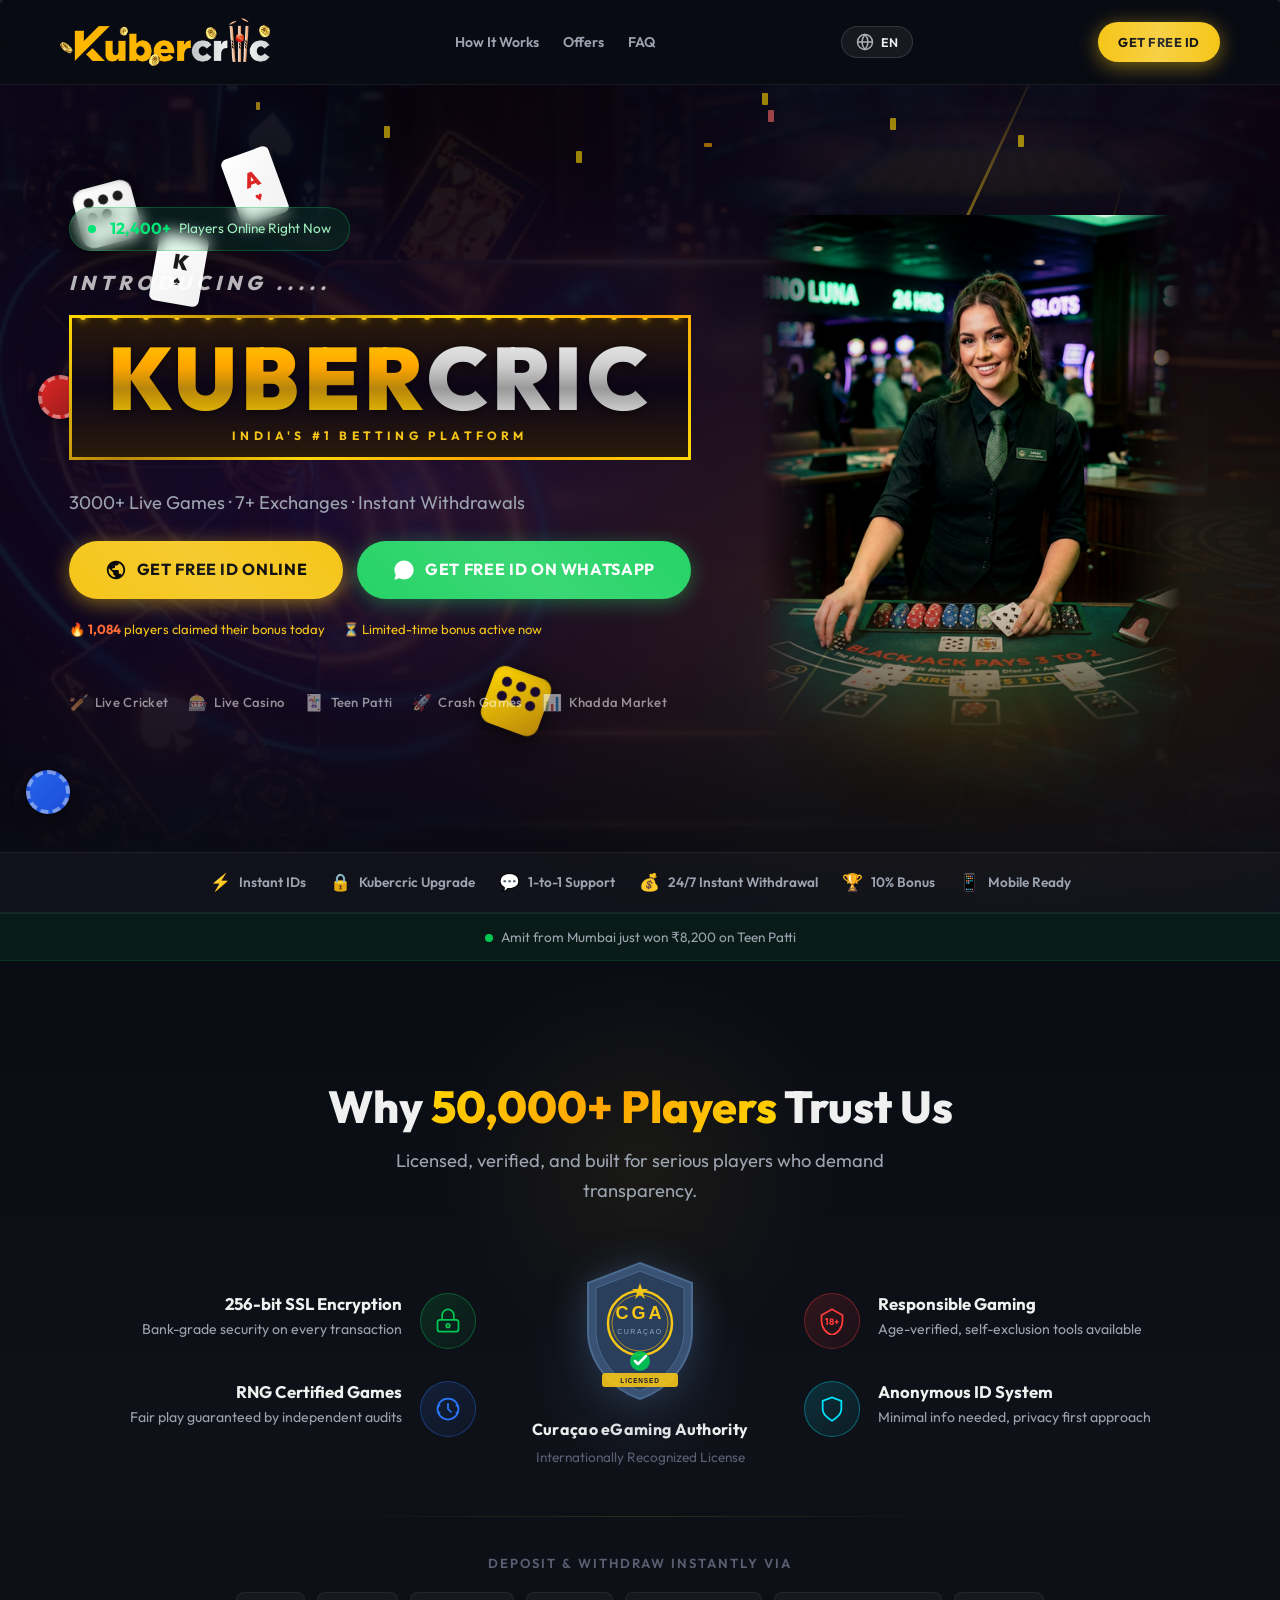
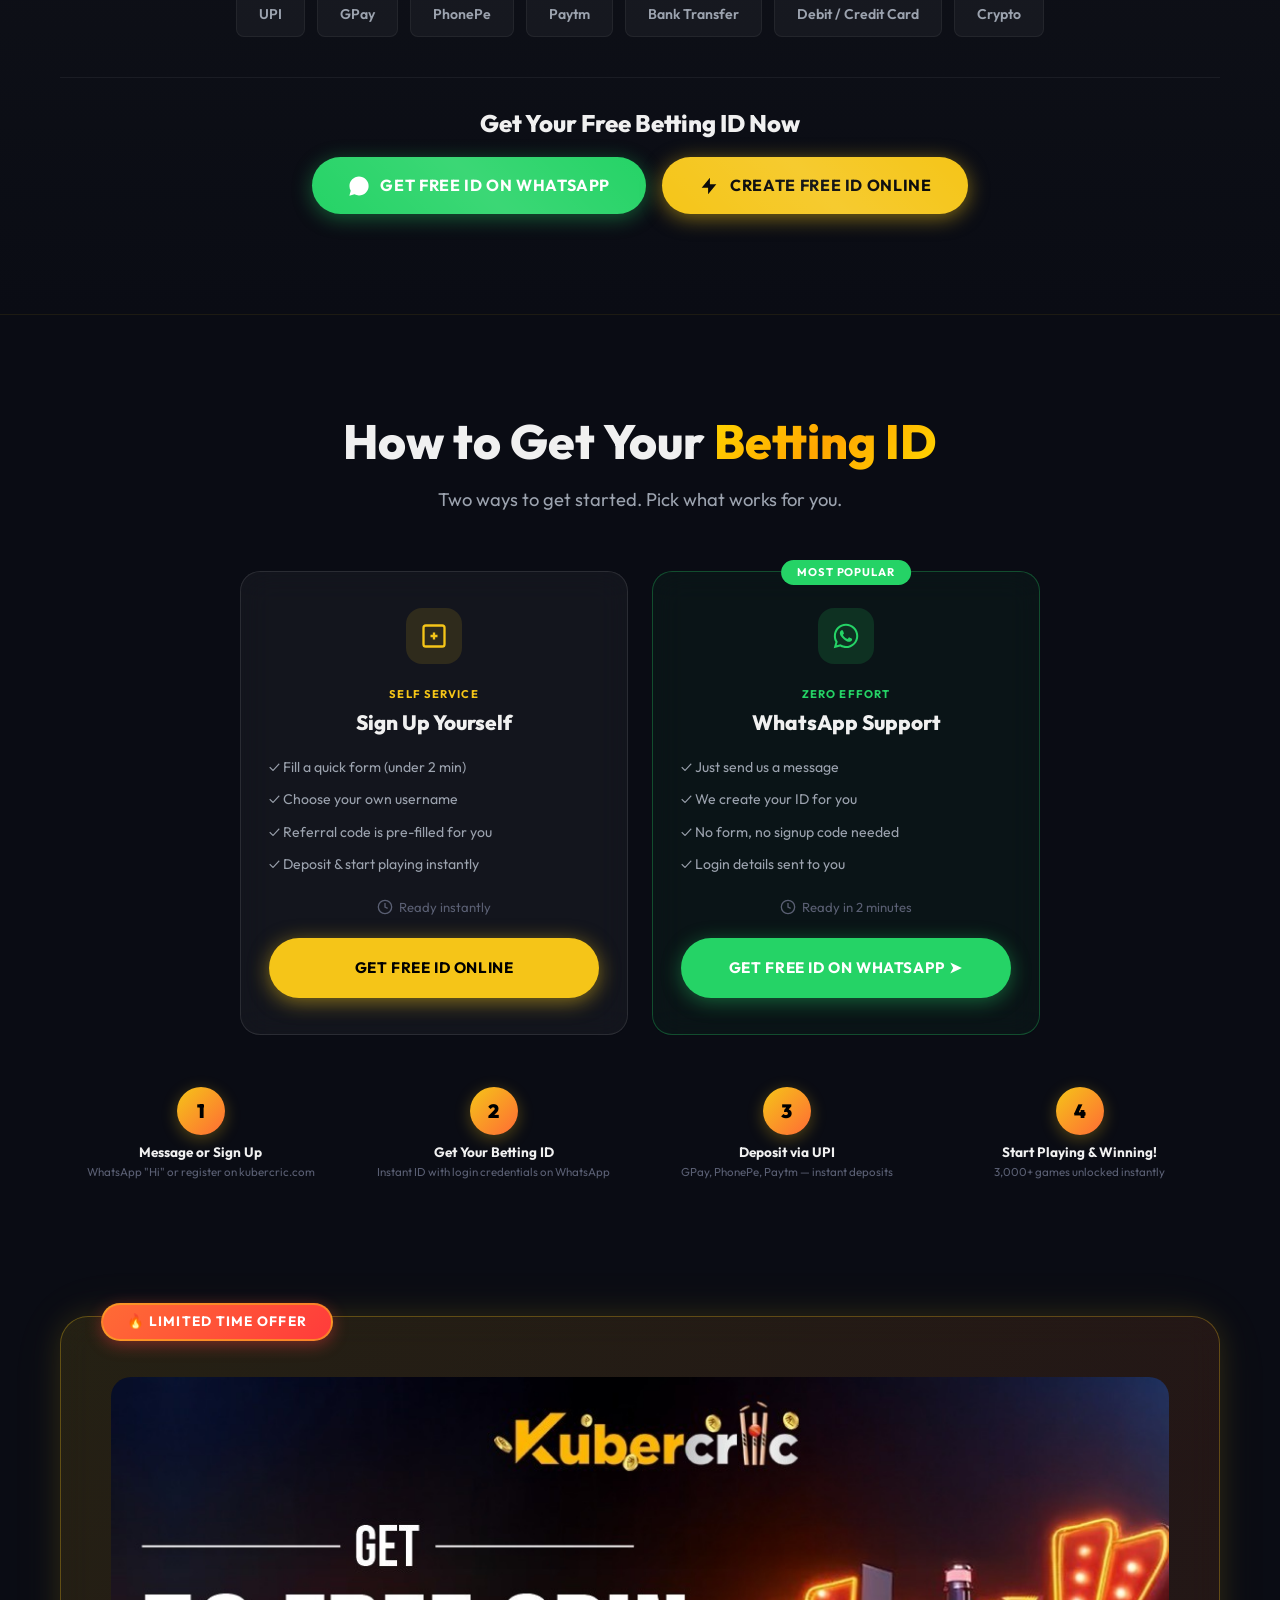
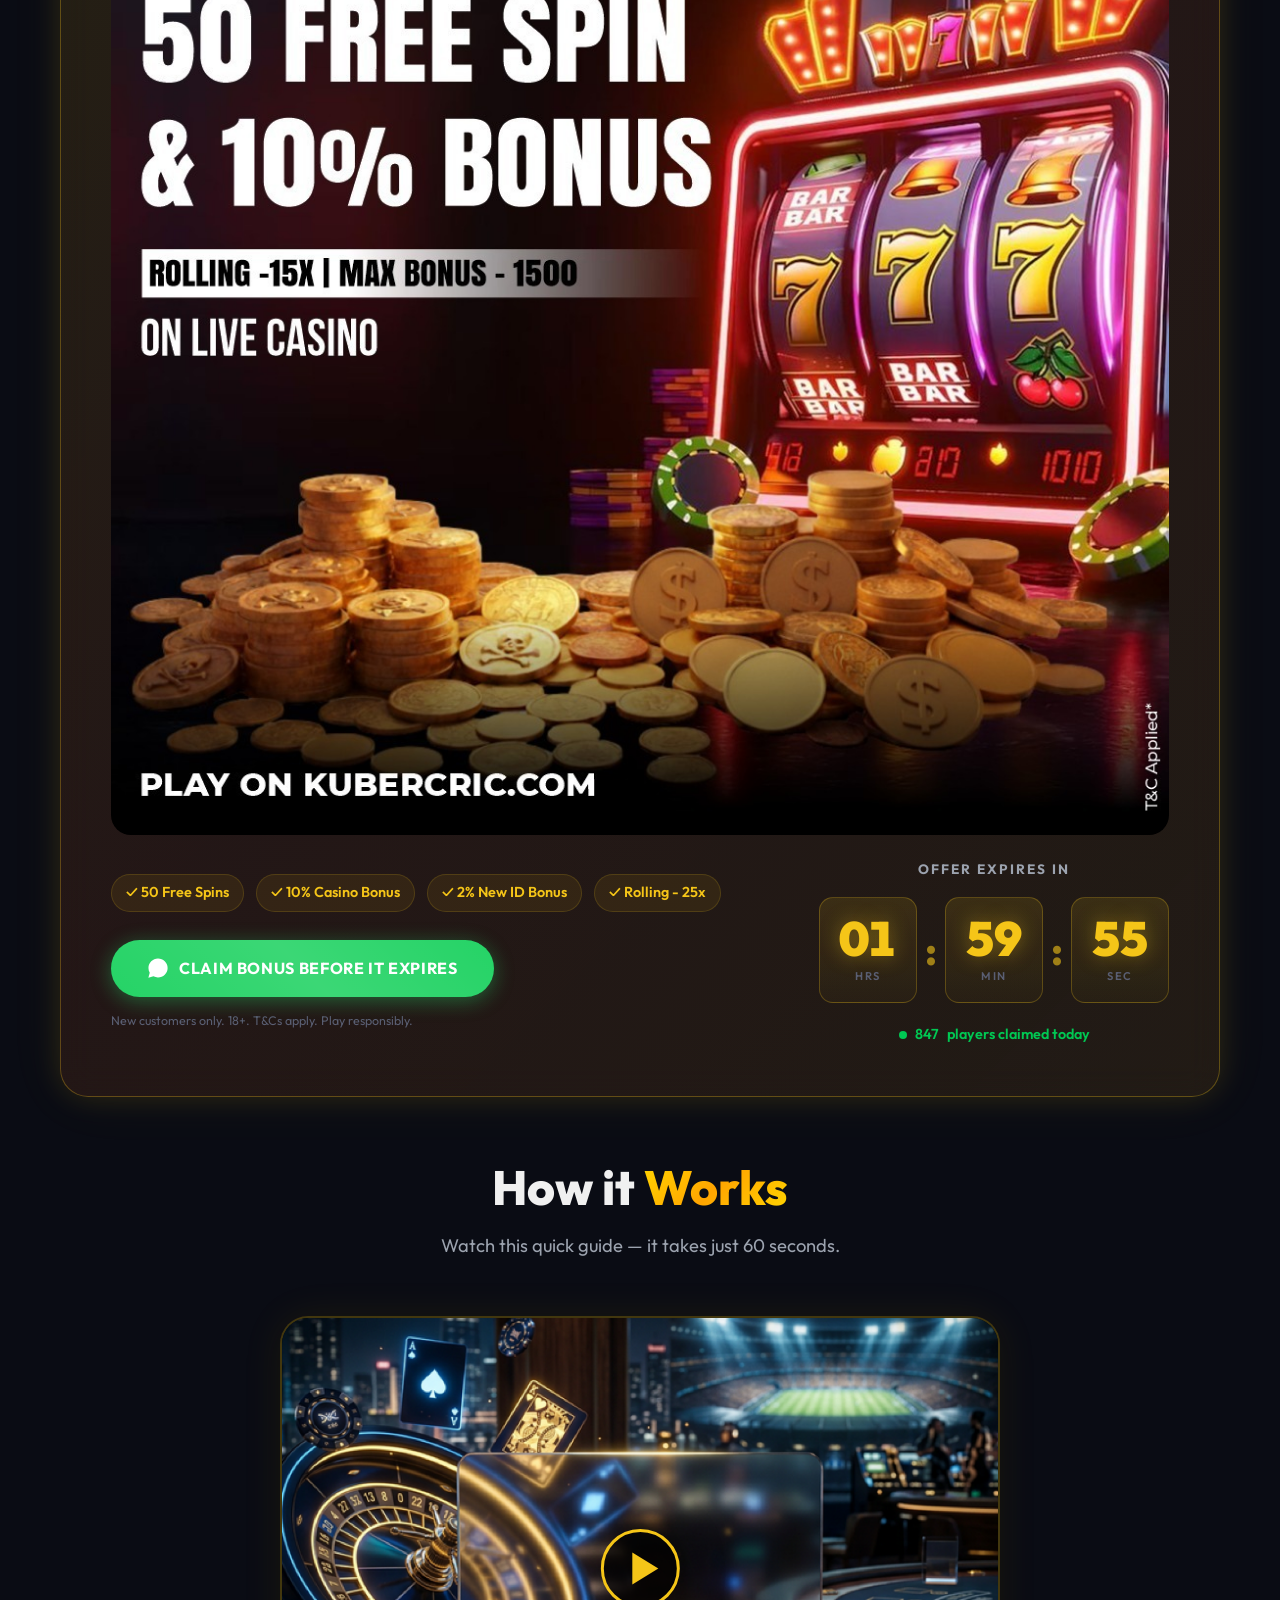
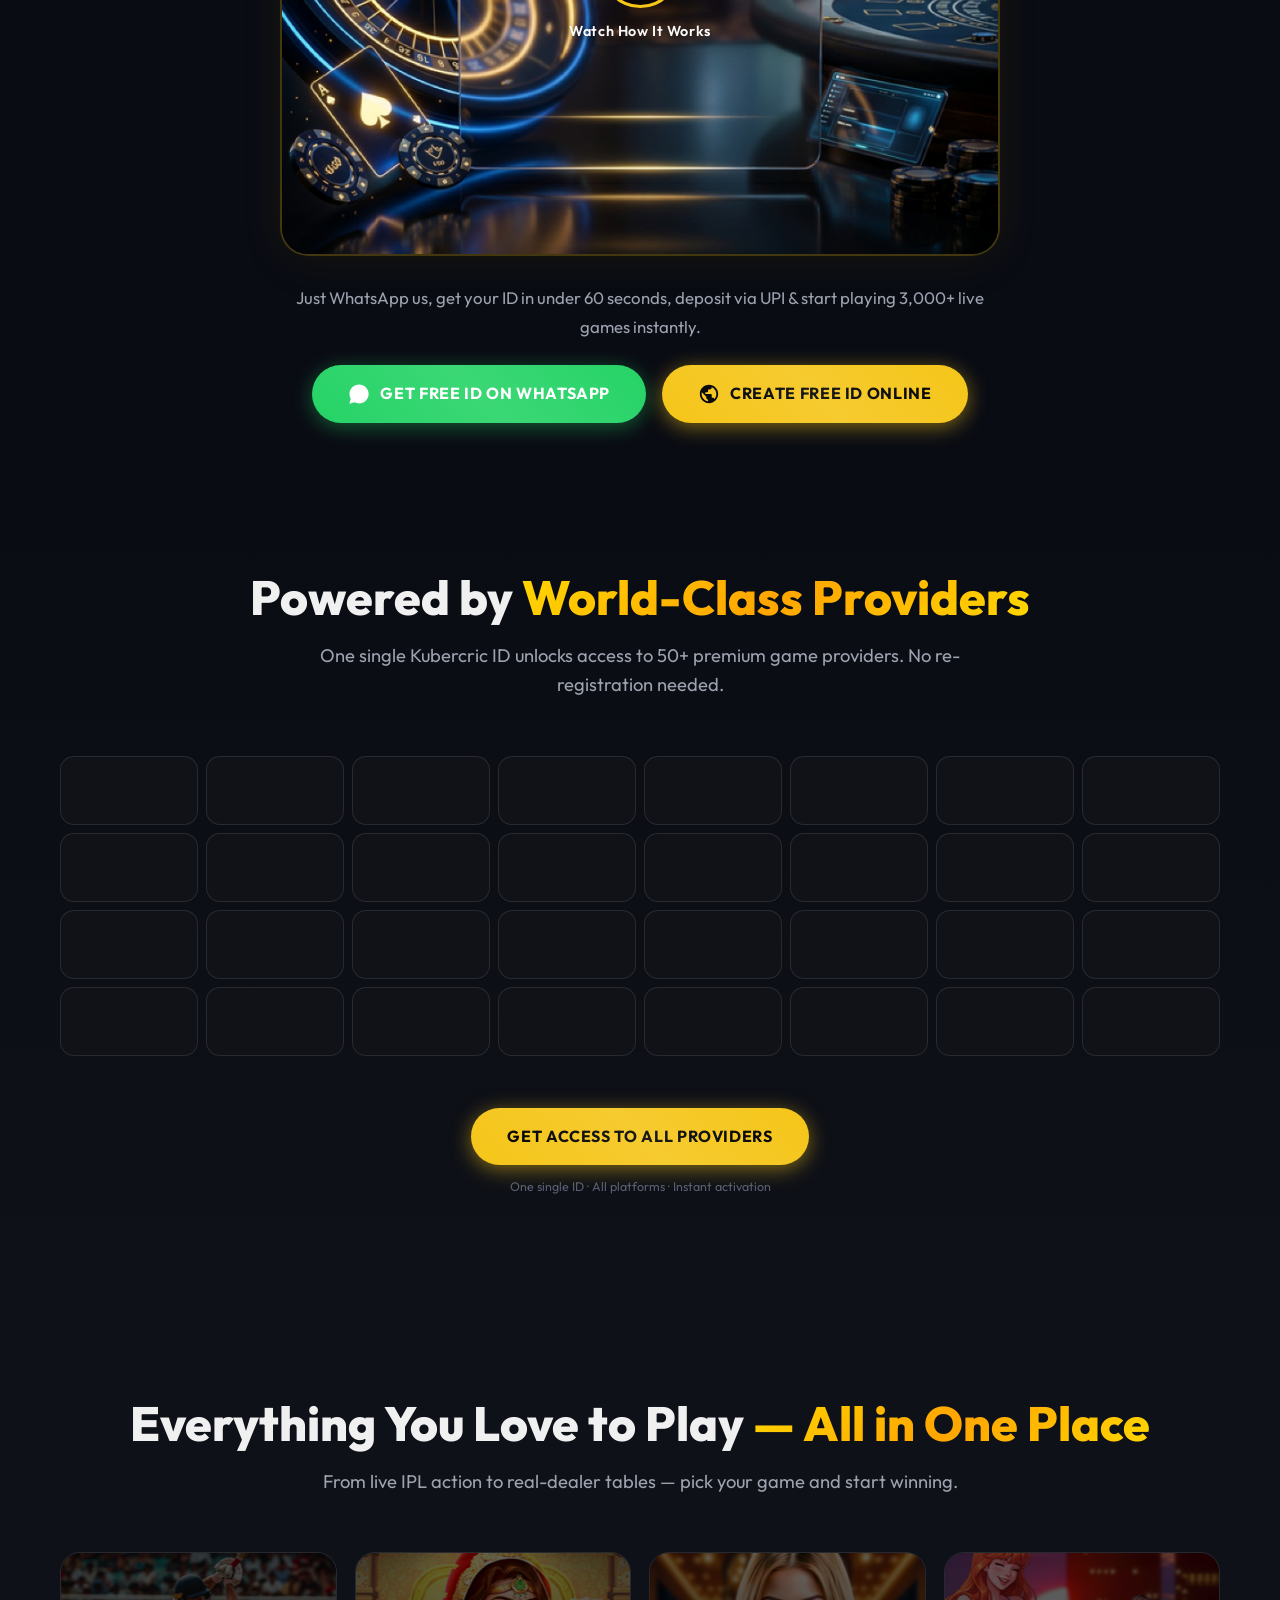
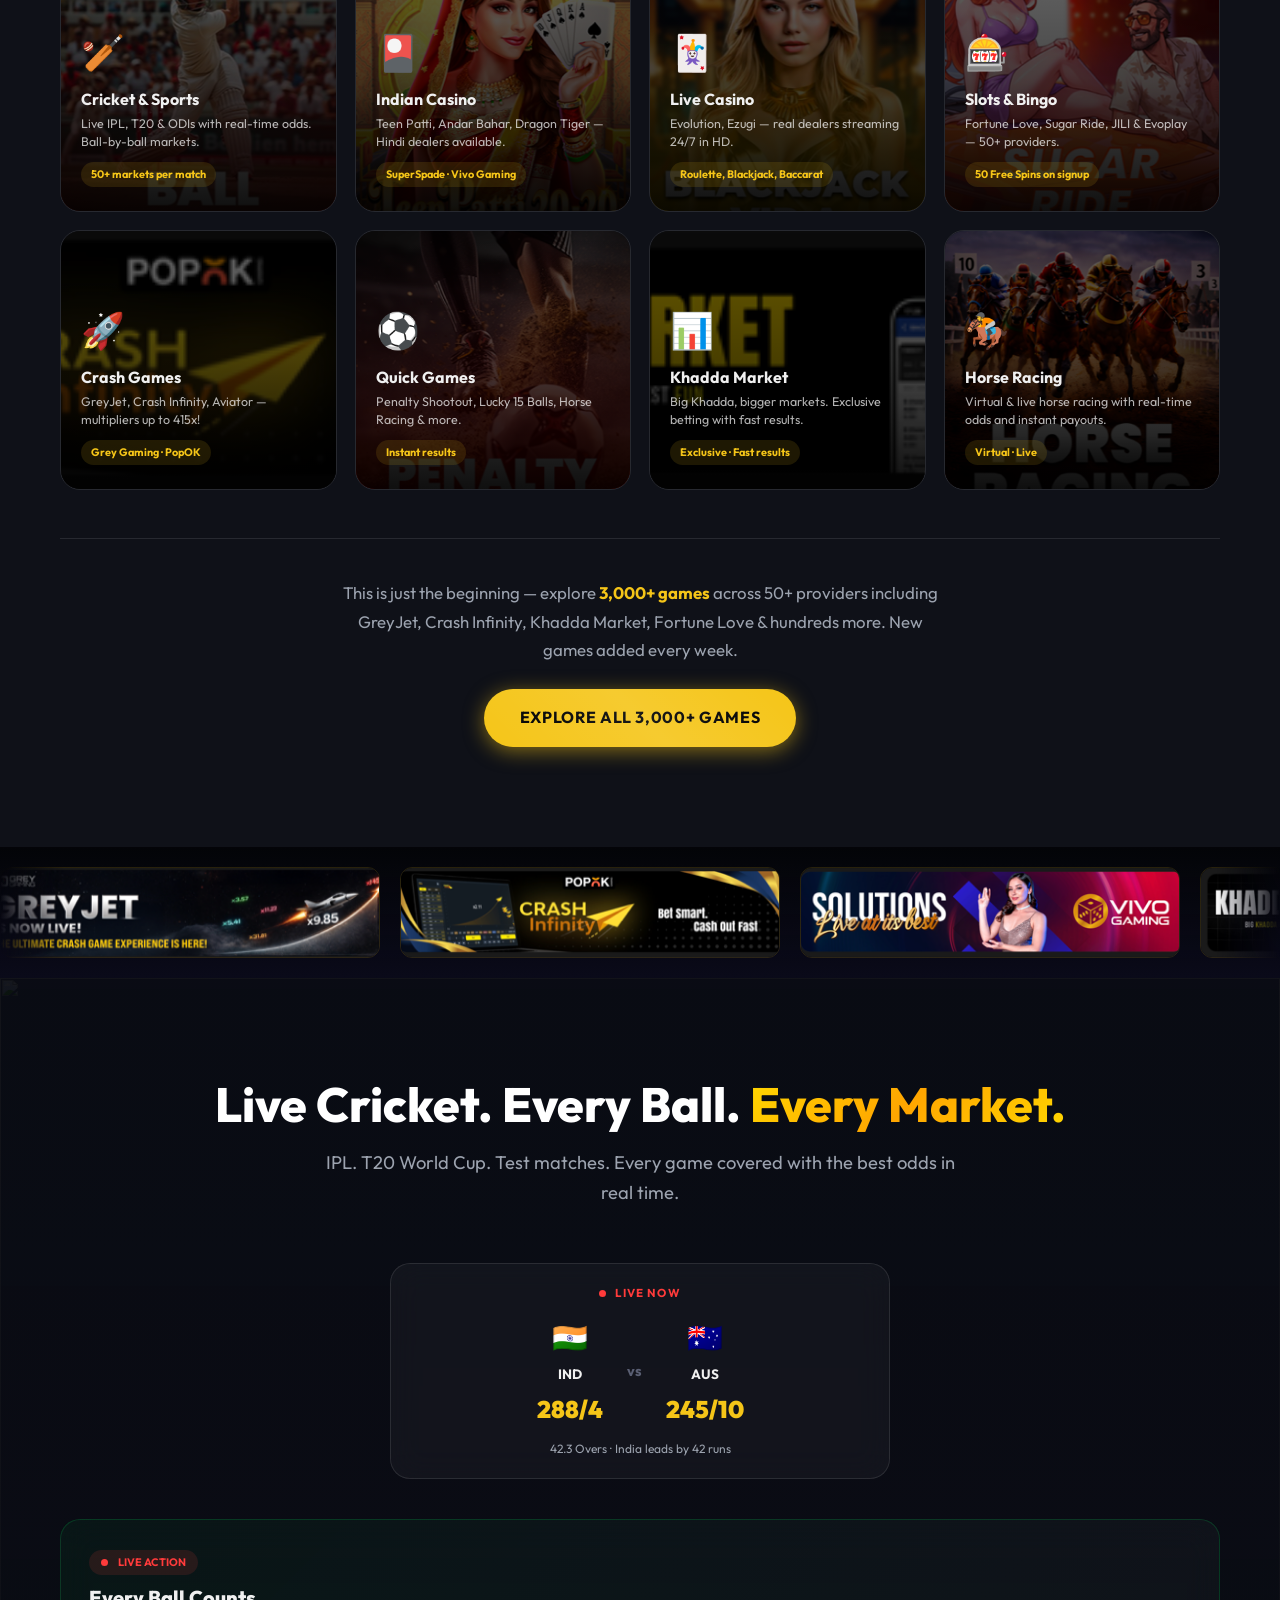
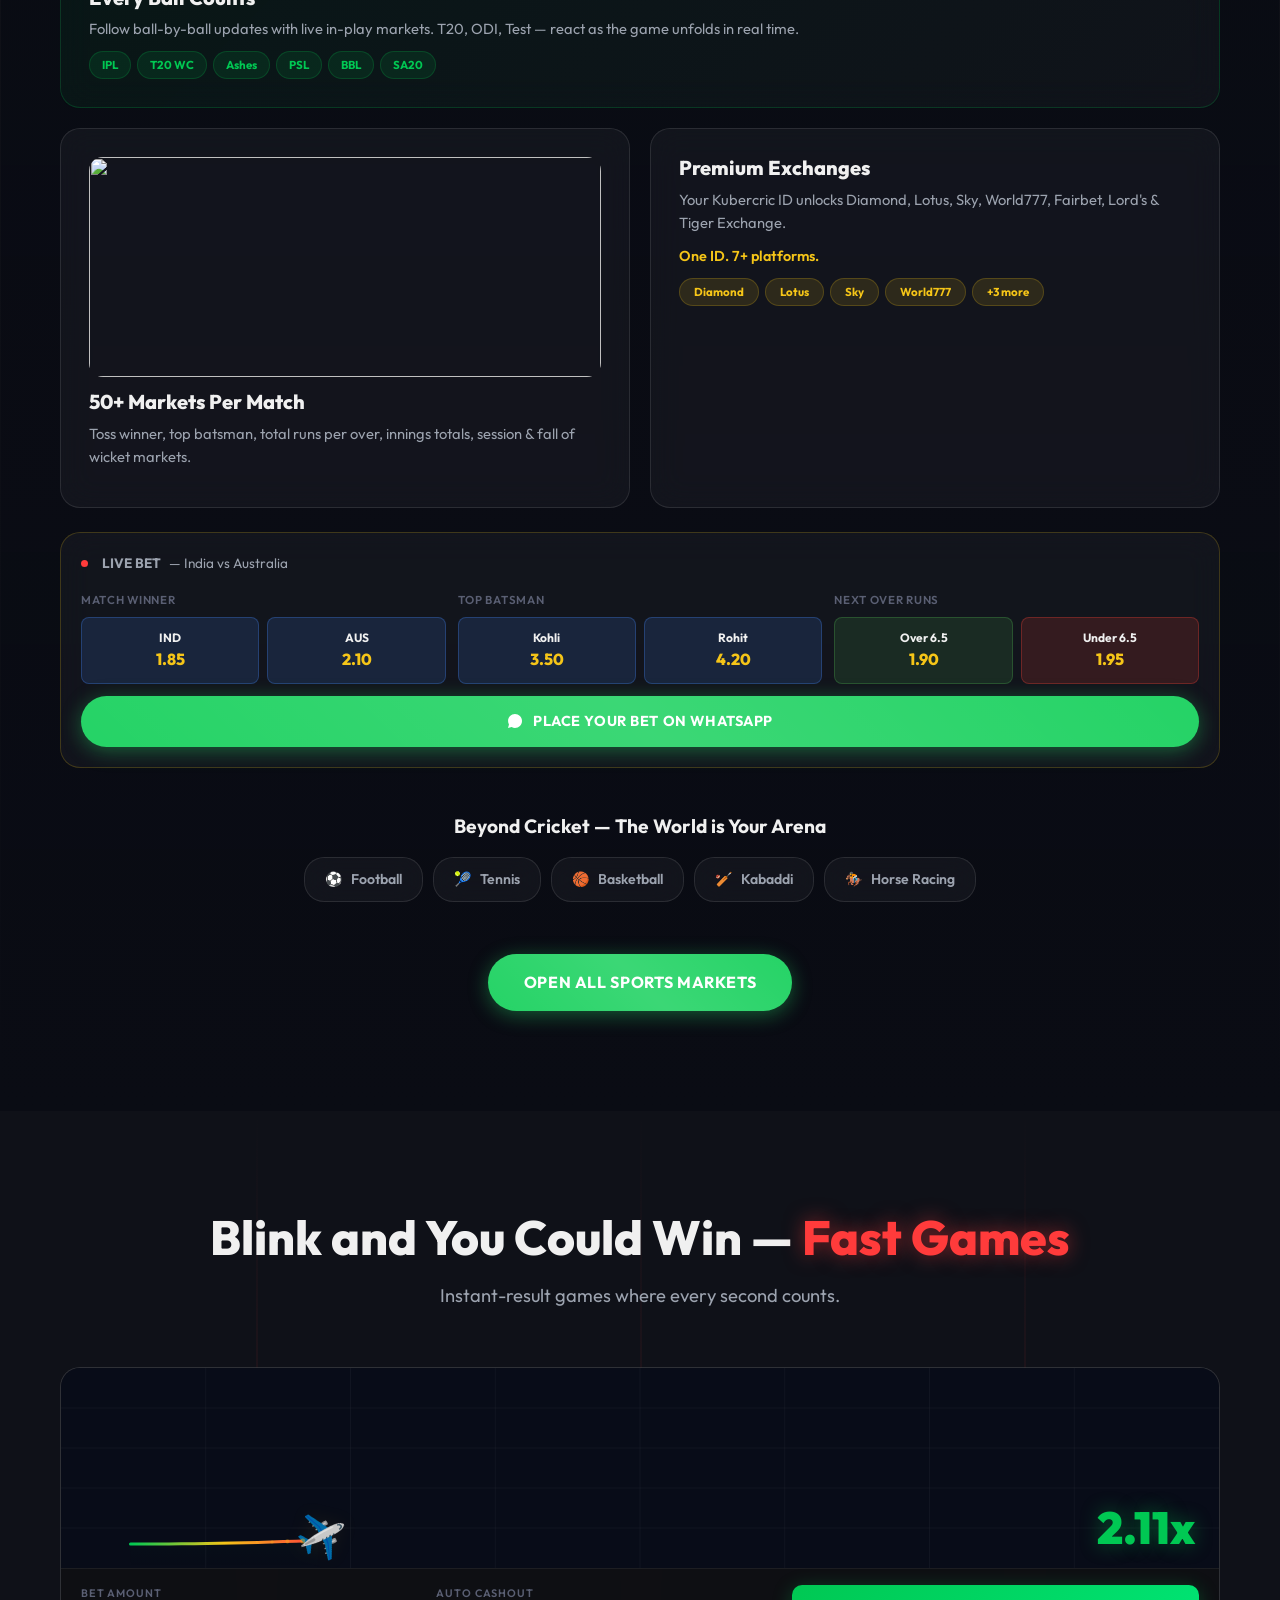
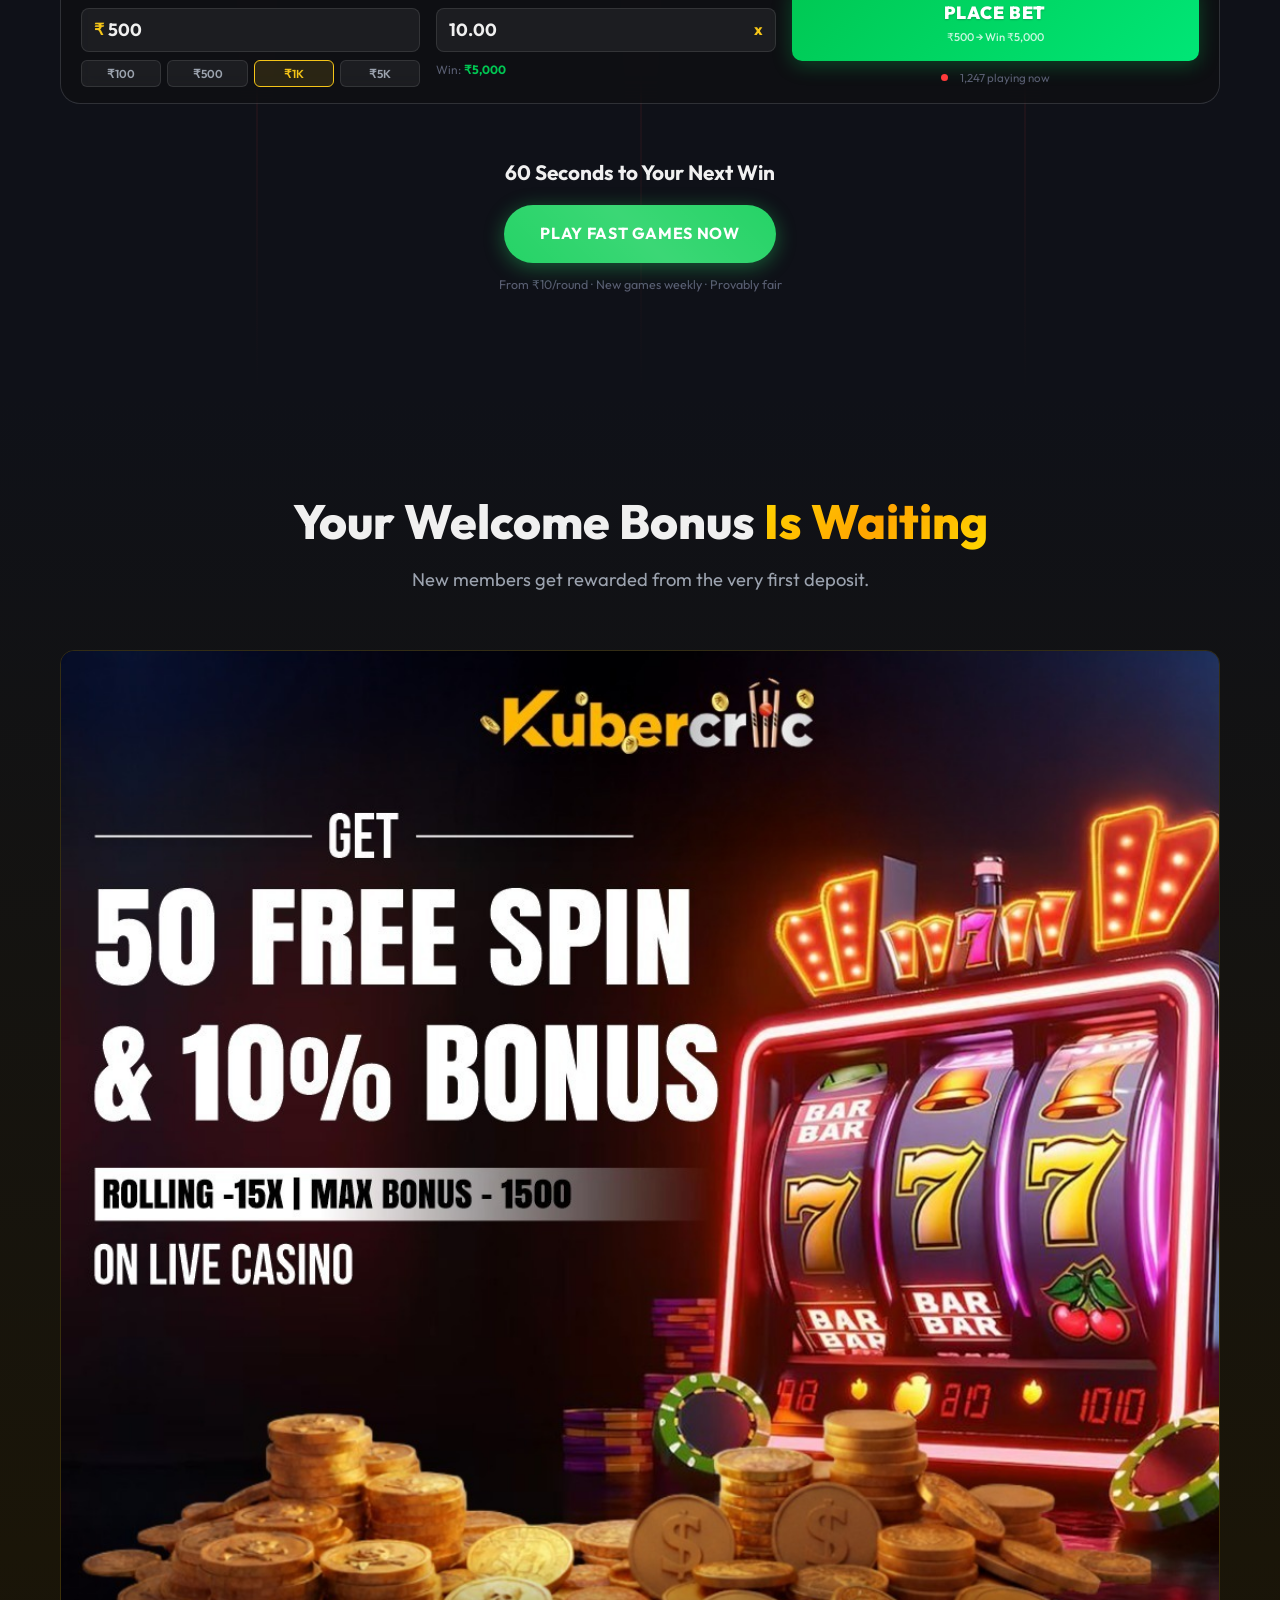
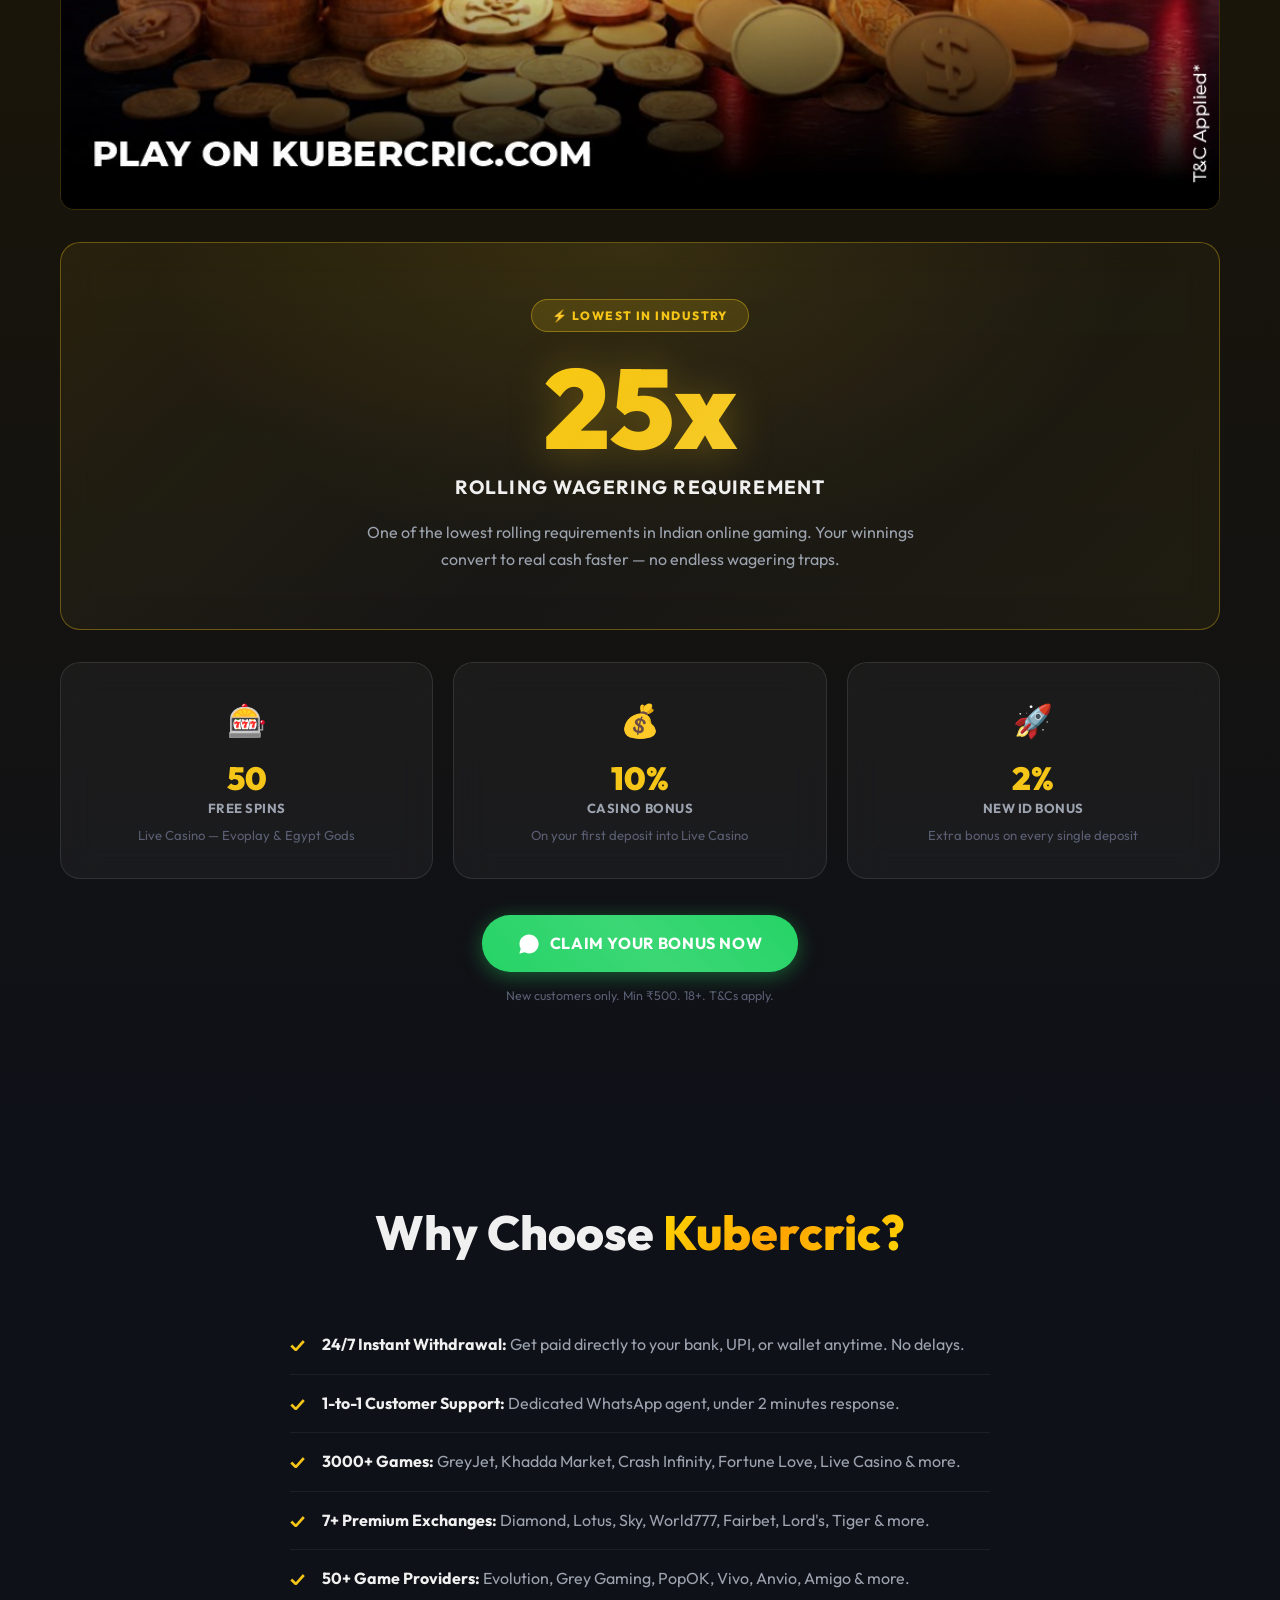
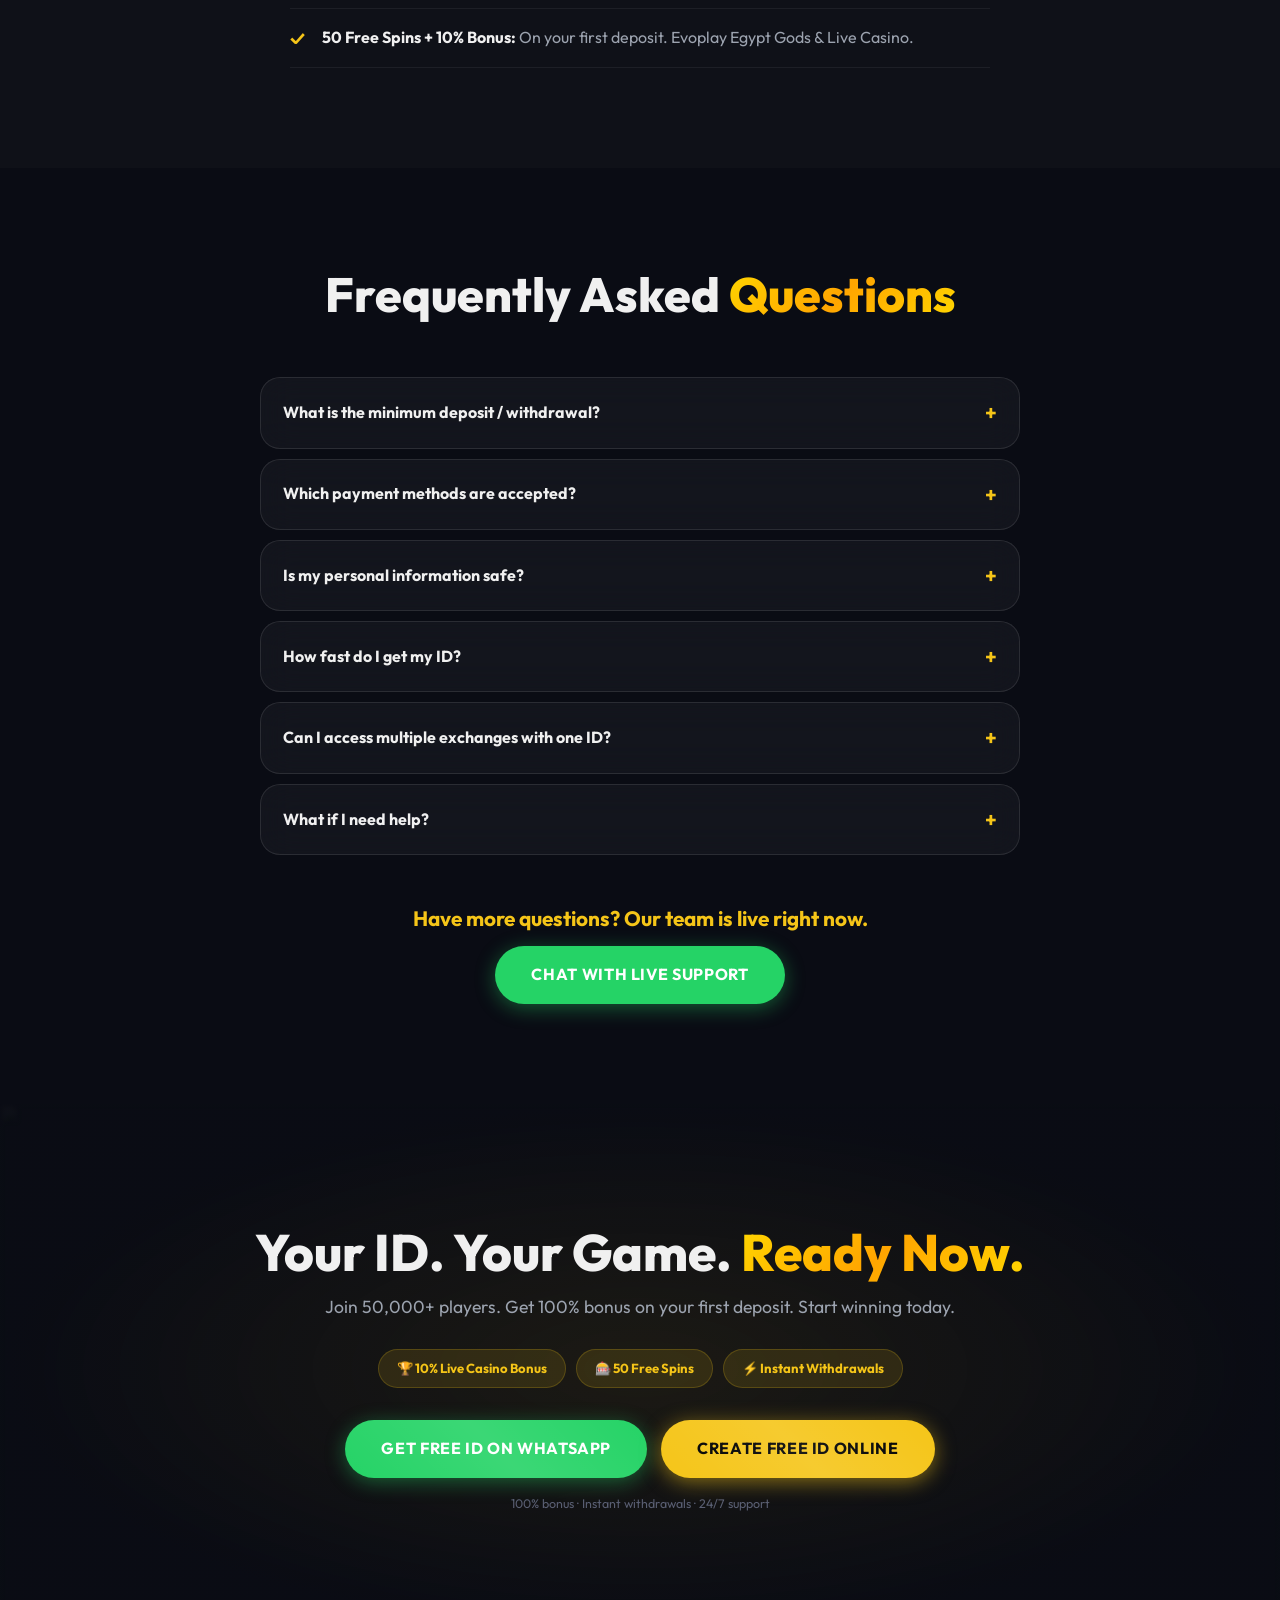
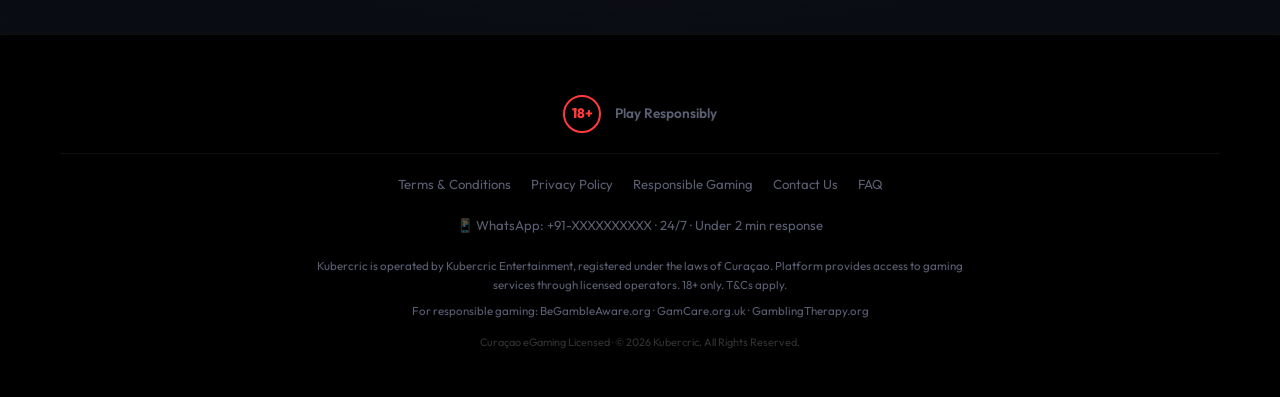
==== commit 9b0ca9cc: "Major landing page overhaul: merged hero, CRO sections, optimized images - Merged index3 into index." ====
--- a/index.html
+++ b/index.html
@@ -28,25 +28,37 @@
                 <img src="logo.png" alt="Kubercric" class="logo-img">
             </div>
             <nav class="header-nav">
-                <a href="#games" class="nav-link">Games</a>
-                <a href="#cricket" class="nav-link">Cricket</a>
-                <a href="#casino" class="nav-link">Casino</a>
-                <a href="#offers" class="nav-link">Offers</a>
+                <a href="#paths" class="nav-link" data-i18n="nav_how">How It Works</a>
+                <a href="#limited-offer" class="nav-link" data-i18n="nav_offers">Offers</a>
+                <a href="#faq" class="nav-link" data-i18n="nav_faq">FAQ</a>
             </nav>
+            <!-- Language Selector -->
+            <div class="lang-selector" id="langSelector">
+                <button class="lang-btn" id="langBtn" aria-label="Change Language">
+                    <svg class="lang-icon" viewBox="0 0 24 24" fill="none" stroke="currentColor" stroke-width="2" width="18" height="18">
+                        <circle cx="12" cy="12" r="10"/><path d="M2 12h20M12 2a15.3 15.3 0 0 1 4 10 15.3 15.3 0 0 1-4 10 15.3 15.3 0 0 1-4-10A15.3 15.3 0 0 1 12 2z"/>
+                    </svg>
+                    <span class="lang-current" id="langCurrent">EN</span>
+                </button>
+                <div class="lang-dropdown" id="langDropdown">
+                    <button class="lang-option lang-option--active" data-lang="en">English</button>
+                    <button class="lang-option" data-lang="hi">हिन्दी</button>
+                    <button class="lang-option" data-lang="ta">தமிழ்</button>
+                    <button class="lang-option" data-lang="te">తెలుగు</button>
+                    <button class="lang-option" data-lang="bn">বাংলা</button>
+                    <button class="lang-option" data-lang="mr">मराठी</button>
+                    <button class="lang-option" data-lang="gu">ગુજરાતી</button>
+                    <button class="lang-option" data-lang="kn">ಕನ್ನಡ</button>
+                    <button class="lang-option" data-lang="ml">മലయാളം</button>
+                    <button class="lang-option" data-lang="pa">ਪੰਜਾਬੀ</button>
+                </div>
+            </div>
             <a href="https://wa.me/1234567890" class="btn btn-gold btn-sm header-cta">
                 <span class="btn-sparkle"></span>
-                Get ID Now
+                <span data-i18n="header_cta">Get Free ID</span>
             </a>
         </div>
     </header>
-
-    <!-- FLOATING WHATSAPP (Desktop) -->
-    <a href="https://wa.me/1234567890" target="_blank" class="floating-wa" aria-label="Chat on WhatsApp">
-        <svg xmlns="http://www.w3.org/2000/svg" viewBox="0 0 448 512" fill="currentColor">
-            <path
-                d="M380.9 97.1C339 55.1 283.2 32 223.9 32c-122.4 0-222 99.6-222 222 0 39.1 10.2 77.3 29.6 111L0 480l117.7-30.9c32.4 17.7 68.9 27 106.1 27h.1c122.3 0 224.1-99.6 224.1-222 0-59.3-25.2-115-67.1-157.1zm-157 341.6c-33.2 0-65.7-8.9-94-25.7l-6.7-4-69.8 18.3L72 359.2l-4.4-7c-18.5-29.4-28.2-63.3-28.2-98.2 0-101.7 82.8-184.5 184.6-184.5 49.3 0 95.6 19.2 130.4 54.1 34.8 34.9 56.2 81.2 56.1 130.5 0 101.8-84.9 184.6-186.6 184.6zm101.2-138.2c-5.5-2.8-32.8-16.2-37.9-18-5.1-1.9-8.8-2.8-12.5 2.8-3.7 5.6-14.3 18-17.6 21.8-3.2 3.7-6.5 4.2-12 1.4-32.6-16.3-54-29.1-75.5-66-5.7-9.8 5.7-9.1 16.3-30.3 1.8-3.7.9-6.9-.5-9.7-1.4-2.8-12.5-30.1-17.1-41.2-4.5-10.8-9.1-9.3-12.5-9.5-3.2-.2-6.9-.2-10.6-.2-3.7 0-9.7 1.4-14.8 6.9-5.1 5.6-19.4 19-19.4 46.3 0 27.3 19.9 53.7 22.6 57.4 2.8 3.7 39.1 59.7 94.8 83.8 35.2 15.2 49 16.5 66.6 13.9 10.7-1.6 32.8-13.4 37.4-26.4 4.6-13 4.6-24.1 3.2-26.4-1.3-2.5-5-3.9-10.5-6.6z" />
-        </svg>
-    </a>
 
     <!-- ═══════════════════════════════════════════ -->
     <!-- HERO BANNER — MAHAKAL-STYLE FULL WIDTH       -->
@@ -110,7 +122,15 @@
 
             <!-- LEFT SIDE — Branding + CTA -->
             <div class="hb-left">
-                <div class="hb-intro-text">INTRODUCING</div>
+
+                <!-- LIVE PLAYERS BADGE -->
+                <div class="hb-live-badge">
+                    <span class="live-dot"></span>
+                    <strong>12,400+</strong> <span data-i18n="players_online">Players Online Right Now</span>
+                </div>
+
+                <!-- INTRODUCING TEXT -->
+                <div class="hb-intro-text" data-i18n="introducing">Introducing .....</div>
 
                 <!-- BRAND MARQUEE -->
                 <div class="hb-brand">
@@ -118,7 +138,7 @@
                         <div class="hb-brand-inner">
                             <span class="hb-brand-kuber">KUBER</span><span class="hb-brand-cric">CRIC</span>
                         </div>
-                        <div class="hb-brand-tagline">INDIA'S #1 BETTING PLATFORM </div>
+                        <div class="hb-brand-tagline">INDIA'S #1 BETTING PLATFORM</div>
                         <!-- Marquee lights -->
                         <div class="marquee-lights">
                             <span></span><span></span><span></span><span></span><span></span>
@@ -129,104 +149,392 @@
                     </div>
                 </div>
 
-                <p class="hb-desc">3000+ Live Games &middot; 7+ Exchanges &middot; Instant Withdrawals</p>
-
+                <p class="hb-desc" data-i18n="desc_hero">3000+ Live Games &middot; 7+ Exchanges &middot; Instant Withdrawals</p>
+
+                <!-- DUAL CTA — Register + WhatsApp -->
                 <div class="hb-cta-row">
+                    <a href="https://kubercric.com" class="btn btn-gold btn-lg btn-glow" target="_blank">
+                        <svg class="btn-icon" xmlns="http://www.w3.org/2000/svg" viewBox="0 0 24 24" fill="currentColor" width="20" height="20">
+                            <path d="M12 2C6.48 2 2 6.48 2 12s4.48 10 10 10 10-4.48 10-10S17.52 2 12 2zm-1 17.93c-3.95-.49-7-3.85-7-7.93 0-.62.08-1.21.21-1.79L9 15v1c0 1.1.9 2 2 2v1.93zm6.9-2.54c-.26-.81-1-1.39-1.9-1.39h-1v-3c0-.55-.45-1-1-1H8v-2h2c.55 0 1-.45 1-1V7h2c1.1 0 2-.9 2-2v-.41c2.93 1.19 5 4.06 5 7.41 0 2.08-.8 3.97-2.1 5.39z"/>
+                        </svg>
+                        <span data-i18n="register_id">Get Free ID Online</span>
+                    </a>
+                    <a href="https://wa.me/1234567890" class="btn btn-wa btn-lg btn-pulse btn-glow">
+                        <svg class="btn-icon" xmlns="http://www.w3.org/2000/svg" viewBox="0 0 448 512" fill="currentColor">
+                            <path d="M380.9 97.1C339 55.1 283.2 32 223.9 32c-122.4 0-222 99.6-222 222 0 39.1 10.2 77.3 29.6 111L0 480l117.7-30.9c32.4 17.7 68.9 27 106.1 27h.1c122.3 0 224.1-99.6 224.1-222 0-59.3-25.2-115-67.1-157.1z"/>
+                        </svg>
+                        <span data-i18n="get_id_wa">Get Free ID on WhatsApp</span>
+                    </a>
+                </div>
+
+                <!-- URGENCY BAR -->
+                <div class="hb-urgency-bar" style="margin-bottom: 52px;">
+                    <span>&#128293; <strong>1,084</strong> players claimed their bonus today</span>
+                    <span>&#9203; Limited-time bonus active now</span>
+                </div>
+
+                <!-- GAME CATEGORIES -->
+                <div class="hb-game-cats">
+                    <span class="hb-cat"><span class="hb-cat-icon">🏏</span> Live Cricket</span>
+                    <span class="hb-cat"><span class="hb-cat-icon">🎰</span> Live Casino</span>
+                    <span class="hb-cat"><span class="hb-cat-icon">🃏</span> Teen Patti</span>
+                    <span class="hb-cat"><span class="hb-cat-icon">🚀</span> Crash Games</span>
+                    <span class="hb-cat"><span class="hb-cat-icon">📊</span> Khadda Market</span>
+                </div>
+
+            </div>
+
+            <!-- RIGHT SIDE — Host Girls -->
+            <div class="hb-right">
+                <div class="hb-hosts">
+                    <!-- Host Girl 1 (casino dealer, front) -->
+                    <div class="hb-host hb-host--1">
+                        <img src="images/dealer_hot.png" alt="Casino Host" loading="eager">
+                    </div>
+                    <!-- Host Girl 2 (gamer girl, behind) -->
+                    <div class="hb-host hb-host--2">
+                        <img src="images/battle_hot.png" alt="Casino Host" loading="eager">
+                    </div>
+                    <!-- Glow behind hosts -->
+                    <div class="hb-host-glow"></div>
+                </div>
+            </div>
+        </div>
+
+        <!-- Trust Strip -->
+        <div class="hb-trust-bar">
+            <div class="hb-trust-inner">
+                <div class="trust-item"><span class="trust-icon">&#9889;</span> <span data-i18n="trust_bar_ids">Instant IDs</span></div>
+                <div class="trust-item"><span class="trust-icon">&#128274;</span> <span data-i18n="trust_bar_upgrade">Kubercric Upgrade</span></div>
+                <div class="trust-item"><span class="trust-icon">&#128172;</span> <span data-i18n="trust_bar_support">1-to-1 Support</span></div>
+                <div class="trust-item"><span class="trust-icon">&#128176;</span> <span data-i18n="trust_bar_withdrawal">24/7 Instant Withdrawal</span></div>
+                <div class="trust-item"><span class="trust-icon">&#127942;</span> <span data-i18n="trust_bar_bonus">10% Bonus</span></div>
+                <div class="trust-item"><span class="trust-icon">&#128241;</span> <span data-i18n="trust_bar_mobile">Mobile Ready</span></div>
+            </div>
+        </div>
+    </section>
+
+    <!-- ═══════════════════════════════════════════ -->
+    <!-- SOCIAL PROOF TICKER                           -->
+    <!-- ═══════════════════════════════════════════ -->
+    <div class="social-proof-ticker" id="socialTicker">
+        <div class="ticker-inner">
+            <span class="ticker-dot"></span>
+            <span class="ticker-text" id="tickerText">Rahul from Delhi just withdrew &#8377;12,500</span>
+        </div>
+    </div>
+
+    <!-- ═══════════════════════════════════════════ -->
+    <!-- WHY PLAYERS TRUST US — Section 2             -->
+    <!-- ═══════════════════════════════════════════ -->
+    <section class="trust-strip" id="trust-strip">
+        <div class="container">
+
+            <!-- Headline -->
+            <div class="ts-header">
+                <h2 class="ts-title" data-i18n="why_trust">Why <span class="text-gradient-gold">50,000+ Players</span> Trust Us</h2>
+                <p class="ts-subtitle" data-i18n="ts_subtitle">Licensed, verified, and built for serious players who demand transparency.</p>
+            </div>
+
+            <!-- CGA Seal Centerpiece + Trust Points -->
+            <div class="ts-main">
+                <!-- Left trust points -->
+                <div class="ts-points ts-points--left">
+                    <div class="ts-point">
+                        <div class="ts-point-icon ts-point--green">
+                            <svg viewBox="0 0 24 24" fill="none" stroke="currentColor" stroke-width="1.5"><rect x="3" y="11" width="18" height="10" rx="2"/><path d="M7 11V7a5 5 0 0110 0v4"/><circle cx="12" cy="16" r="1.5"/></svg>
+                        </div>
+                        <div class="ts-point-text">
+                            <strong data-i18n="ts_ssl">256-bit SSL Encryption</strong>
+                            <span data-i18n="ts_ssl_desc">Bank-grade security on every transaction</span>
+                        </div>
+                    </div>
+                    <div class="ts-point">
+                        <div class="ts-point-icon ts-point--blue">
+                            <svg viewBox="0 0 24 24" fill="none" stroke="currentColor" stroke-width="1.5"><circle cx="12" cy="12" r="9"/><path d="M12 7v5l3 3"/><path d="M3.6 15h1.8M18.6 15h1.8M3.6 9h1.8M18.6 9h1.8"/></svg>
+                        </div>
+                        <div class="ts-point-text">
+                            <strong data-i18n="ts_rng">RNG Certified Games</strong>
+                            <span data-i18n="ts_rng_desc">Fair play guaranteed by independent audits</span>
+                        </div>
+                    </div>
+                </div>
+
+                <!-- Center: CGA Seal -->
+                <div class="ts-seal-center">
+                    <div class="ts-seal-glow"></div>
+                    <svg viewBox="0 0 120 140" xmlns="http://www.w3.org/2000/svg" class="ts-cga-svg">
+                        <path d="M60 2 L112 22 L112 70 C112 100 90 128 60 138 C30 128 8 100 8 70 L8 22 Z" fill="#395173" stroke="#4a6a8f" stroke-width="2"/>
+                        <path d="M60 10 L104 27 L104 70 C104 95 85 120 60 130 C35 120 16 95 16 70 L16 27 Z" fill="#2a3f5c" stroke="#4a6a8f" stroke-width="1"/>
+                        <circle cx="60" cy="62" r="32" fill="none" stroke="#f5c518" stroke-width="2.5"/>
+                        <circle cx="60" cy="62" r="28" fill="none" stroke="#d4a817" stroke-width="0.8"/>
+                        <text x="60" y="58" text-anchor="middle" font-family="Arial,sans-serif" font-size="18" font-weight="bold" fill="#f5c518" letter-spacing="3">CGA</text>
+                        <text x="60" y="73" text-anchor="middle" font-family="Arial,sans-serif" font-size="7" fill="#8fa8c8" letter-spacing="1.5">CURAÇAO</text>
+                        <polygon points="60,22 62,28 68,28 63,32 65,38 60,34 55,38 57,32 52,28 58,28" fill="#f5c518"/>
+                        <circle cx="60" cy="100" r="10" fill="#00c853" opacity="0.9"/>
+                        <path d="M55 100 L58 103 L66 95" fill="none" stroke="white" stroke-width="2.5" stroke-linecap="round" stroke-linejoin="round"/>
+                        <rect x="22" y="112" width="76" height="14" rx="3" fill="#f5c518" opacity="0.9"/>
+                        <text x="60" y="122" text-anchor="middle" font-family="Arial,sans-serif" font-size="6.5" font-weight="bold" fill="#1a1a2e" letter-spacing="0.8">LICENSED</text>
+                    </svg>
+                    <span class="ts-seal-label">Curaçao eGaming Authority</span>
+                    <span class="ts-seal-sub" data-i18n="seal_sub">Internationally Recognized License</span>
+                </div>
+
+                <!-- Right trust points -->
+                <div class="ts-points ts-points--right">
+                    <div class="ts-point">
+                        <div class="ts-point-icon ts-point--red">
+                            <svg viewBox="0 0 24 24" fill="none" stroke="currentColor" stroke-width="1.5"><path d="M12 2L3 7v5c0 5.55 3.84 10.74 9 12 5.16-1.26 9-6.45 9-12V7l-9-5z"/><text x="12" y="15" text-anchor="middle" font-size="8" font-weight="bold" fill="currentColor" stroke="none">18+</text></svg>
+                        </div>
+                        <div class="ts-point-text">
+                            <strong data-i18n="ts_responsible">Responsible Gaming</strong>
+                            <span data-i18n="ts_responsible_desc">Age-verified, self-exclusion tools available</span>
+                        </div>
+                    </div>
+                    <div class="ts-point">
+                        <div class="ts-point-icon ts-point--cyan">
+                            <svg viewBox="0 0 24 24" fill="none" stroke="currentColor" stroke-width="1.5"><path d="M12 22s8-4 8-10V5l-8-3-8 3v7c0 6 8 10 8 10z"/></svg>
+                        </div>
+                        <div class="ts-point-text">
+                            <strong data-i18n="ts_anonymous">Anonymous ID System</strong>
+                            <span data-i18n="ts_anonymous_desc">Minimal info needed, privacy first approach</span>
+                        </div>
+                    </div>
+                </div>
+            </div>
+
+            <!-- Divider -->
+            <div class="ts-divider"></div>
+
+            <!-- Payment Methods -->
+            <div class="ts-payments">
+                <span class="ts-pay-label" data-i18n="pay_label">Deposit &amp; Withdraw Instantly Via</span>
+                <div class="ts-pay-icons">
+                    <span class="ts-pay">UPI</span>
+                    <span class="ts-pay">GPay</span>
+                    <span class="ts-pay">PhonePe</span>
+                    <span class="ts-pay">Paytm</span>
+                    <span class="ts-pay">Bank Transfer</span>
+                    <span class="ts-pay">Debit / Credit Card</span>
+                    <span class="ts-pay">Crypto</span>
+                </div>
+            </div>
+
+            <!-- GET YOUR FREE ID CTA -->
+            <div class="ts-cta-block">
+                <h3 class="ts-cta-title">Get Your Free Betting ID Now</h3>
+                <div class="ts-cta-row">
+                    <a href="javascript:void(0)" class="btn btn-wa btn-lg btn-pulse btn-glow" data-track="cta_whatsapp_click" data-label="trust-cta">
+                        <svg class="btn-icon" xmlns="http://www.w3.org/2000/svg" viewBox="0 0 448 512" fill="currentColor"><path d="M380.9 97.1C339 55.1 283.2 32 223.9 32c-122.4 0-222 99.6-222 222 0 39.1 10.2 77.3 29.6 111L0 480l117.7-30.9c32.4 17.7 68.9 27 106.1 27h.1c122.3 0 224.1-99.6 224.1-222 0-59.3-25.2-115-67.1-157.1z"/></svg>
+                        Get Free ID on WhatsApp
+                    </a>
+                    <a href="javascript:void(0)" class="btn btn-gold btn-lg btn-glow" data-track="cta_signup_click" data-label="trust-cta">
+                        <svg class="btn-icon" xmlns="http://www.w3.org/2000/svg" viewBox="0 0 24 24" fill="currentColor" width="20" height="20"><path d="M13 10V3L4 14h7v7l9-11h-7z"/></svg>
+                        Create Free ID Online
+                    </a>
+                </div>
+            </div>
+
+        </div>
+    </section>
+
+    <!-- ═══════════════════════════════════════════ -->
+    <!-- CHOOSE YOUR PATH                            -->
+    <!-- ═══════════════════════════════════════════ -->
+    <section class="section section-paths" id="paths">
+        <div class="container">
+            <div class="section-header">
+                <h2 class="section-title" data-i18n="choose_path">How to Get Your <span class="text-gradient-gold">Betting ID</span></h2>
+                <p class="section-subtitle" data-i18n="choose_path_desc">Two ways to get started. Pick what works for you.</p>
+            </div>
+
+            <div class="paths-grid">
+                <!-- Path 1: Sign Up -->
+                <div class="path-card glass-panel">
+                    <div class="path-icon path-icon--signup">
+                        <svg viewBox="0 0 24 24" fill="none" stroke="currentColor" stroke-width="2"><rect x="3" y="3" width="18" height="18" rx="2"/><path d="M9 12h6M12 9v6"/></svg>
+                    </div>
+                    <span class="path-tag" data-i18n="path_self_service">Self Service</span>
+                    <h3 data-i18n="path_signup">Sign Up Yourself</h3>
+                    <ul class="path-features">
+                        <li>&#10003; <span data-i18n="path_feat_form">Fill a quick form (under 2 min)</span></li>
+                        <li>&#10003; <span data-i18n="path_feat_username">Choose your own username</span></li>
+                        <li>&#10003; <span data-i18n="path_feat_referral">Referral code is pre-filled for you</span></li>
+                        <li>&#10003; <span data-i18n="path_feat_deposit">Deposit &amp; start playing instantly</span></li>
+                    </ul>
+                    <p class="path-time"><svg viewBox="0 0 24 24" fill="none" stroke="currentColor" stroke-width="2" class="icon-sm"><circle cx="12" cy="12" r="10"/><path d="M12 6v6l4 2"/></svg> <span data-i18n="path_ready">Ready instantly</span></p>
+                    <a href="javascript:void(0)" class="btn btn-gold btn-md btn-block" data-track="cta_signup_click" data-label="path-card" data-i18n="path_register">Get Free ID Online</a>
+                </div>
+
+                <!-- Path 2: WhatsApp -->
+                <div class="path-card glass-panel path-card--wa">
+                    <div class="path-popular" data-i18n="path_popular">Most Popular</div>
+                    <div class="path-icon path-icon--wa">
+                        <svg viewBox="0 0 448 512" fill="currentColor"><path d="M380.9 97.1C339 55.1 283.2 32 223.9 32c-122.4 0-222 99.6-222 222 0 39.1 10.2 77.3 29.6 111L0 480l117.7-30.9c32.4 17.7 68.9 27 106.1 27h.1c122.3 0 224.1-99.6 224.1-222 0-59.3-25.2-115-67.1-157.1zm-157 341.6c-33.2 0-65.7-8.9-94-25.7l-6.7-4-69.8 18.3L72 359.2l-4.4-7c-18.5-29.4-28.2-63.3-28.2-98.2 0-101.7 82.8-184.5 184.6-184.5 49.3 0 95.6 19.2 130.4 54.1 34.8 34.9 56.2 81.2 56.1 130.5 0 101.8-84.9 184.6-186.6 184.6zm101.2-138.2c-5.5-2.8-32.8-16.2-37.9-18-5.1-1.9-8.8-2.8-12.5 2.8-3.7 5.6-14.3 18-17.6 21.8-3.2 3.7-6.5 4.2-12 1.4-32.6-16.3-54-29.1-75.5-66-5.7-9.8 5.7-9.1 16.3-30.3 1.8-3.7.9-6.9-.5-9.7-1.4-2.8-12.5-30.1-17.1-41.2-4.5-10.8-9.1-9.3-12.5-9.5-3.2-.2-6.9-.2-10.6-.2-3.7 0-9.7 1.4-14.8 6.9-5.1 5.6-19.4 19-19.4 46.3 0 27.3 19.9 53.7 22.6 57.4 2.8 3.7 39.1 59.7 94.8 83.8 35.2 15.2 49 16.5 66.6 13.9 10.7-1.6 32.8-13.4 37.4-26.4 4.6-13 4.6-24.1 3.2-26.4-1.3-2.5-5-3.9-10.5-6.6z"/></svg>
+                    </div>
+                    <span class="path-tag path-tag--wa" data-i18n="path_zero_effort">Zero Effort</span>
+                    <h3 data-i18n="path_wa_title">WhatsApp Support</h3>
+                    <ul class="path-features">
+                        <li>&#10003; <span data-i18n="path_wa_feat_msg">Just send us a message</span></li>
+                        <li>&#10003; <span data-i18n="path_wa_feat_create">We create your ID for you</span></li>
+                        <li>&#10003; <span data-i18n="path_wa_feat_noform">No form, no signup code needed</span></li>
+                        <li>&#10003; <span data-i18n="path_wa_feat_login">Login details sent to you</span></li>
+                    </ul>
+                    <p class="path-time"><svg viewBox="0 0 24 24" fill="none" stroke="currentColor" stroke-width="2" class="icon-sm"><circle cx="12" cy="12" r="10"/><path d="M12 6v6l4 2"/></svg> Ready in 2 minutes</p>
+                    <a href="javascript:void(0)" class="btn btn-wa btn-md btn-block" data-track="cta_whatsapp_click" data-label="path-card" data-i18n="path_get_id_wa">Get Free ID on WhatsApp &#10148;</a>
+                </div>
+            </div>
+
+            <!-- Animated Steps Flow -->
+            <div class="path-steps-flow">
+                <div class="path-steps-track">
+                    <div class="steps-progress-line">
+                        <div class="steps-progress-fill" id="stepsProgressFill"></div>
+                    </div>
+                    <div class="path-step-block" data-step="1">
+                        <div class="path-step-circle">
+                            <span class="path-step-num-label">1</span>
+                        </div>
+                        <div class="path-step-info">
+                            <h4>Message or Sign Up</h4>
+                            <p>WhatsApp "Hi" or register on kubercric.com</p>
+                        </div>
+                    </div>
+                    <div class="path-step-block" data-step="2">
+                        <div class="path-step-circle">
+                            <span class="path-step-num-label">2</span>
+                        </div>
+                        <div class="path-step-info">
+                            <h4>Get Your Betting ID</h4>
+                            <p>Instant ID with login credentials on WhatsApp</p>
+                        </div>
+                    </div>
+                    <div class="path-step-block" data-step="3">
+                        <div class="path-step-circle">
+                            <span class="path-step-num-label">3</span>
+                        </div>
+                        <div class="path-step-info">
+                            <h4>Deposit via UPI</h4>
+                            <p>GPay, PhonePe, Paytm — instant deposits</p>
+                        </div>
+                    </div>
+                    <div class="path-step-block" data-step="4">
+                        <div class="path-step-circle">
+                            <span class="path-step-num-label">4</span>
+                        </div>
+                        <div class="path-step-info">
+                            <h4>Start Playing &amp; Winning!</h4>
+                            <p>3,000+ games unlocked instantly</p>
+                        </div>
+                    </div>
+                </div>
+            </div>
+        </div>
+    </section>
+
+    <!-- ═══════════════════════════════════════════ -->
+    <!-- LIMITED TIME OFFER — 2 HOUR COUNTDOWN        -->
+    <!-- ═══════════════════════════════════════════ -->
+    <section class="section section-offer-countdown" id="limited-offer">
+        <div class="offer-bg-pulse"></div>
+        <div class="container">
+            <div class="countdown-banner glass-panel">
+                <div class="countdown-badge" data-i18n="countdown_badge">&#128293; LIMITED TIME OFFER</div>
+                <!-- Offer Banner Image -->
+                <div class="offer-banner-img">
+                    <img src="images/site/offer1.jpeg" alt="Get 50 Free Spins & 10% Bonus on Live Casino" loading="lazy" style="width:100%; border-radius:var(--radius-lg);">
+                </div>
+                <div class="countdown-left">
+                    <div class="countdown-features">
+                        <span class="cf-item">&#10003; 50 Free Spins</span>
+                        <span class="cf-item">&#10003; 10% Casino Bonus</span>
+                        <span class="cf-item">&#10003; 2% New ID Bonus</span>
+                        <span class="cf-item">&#10003; Rolling - 25x</span>
+                    </div>
                     <a href="https://wa.me/1234567890" class="btn btn-wa btn-lg btn-pulse btn-glow">
                         <svg class="btn-icon" xmlns="http://www.w3.org/2000/svg" viewBox="0 0 448 512"
                             fill="currentColor">
                             <path
                                 d="M380.9 97.1C339 55.1 283.2 32 223.9 32c-122.4 0-222 99.6-222 222 0 39.1 10.2 77.3 29.6 111L0 480l117.7-30.9c32.4 17.7 68.9 27 106.1 27h.1c122.3 0 224.1-99.6 224.1-222 0-59.3-25.2-115-67.1-157.1z" />
                         </svg>
-                        Get Your ID Now
+                        <span data-i18n="claim_bonus">Claim Bonus Before It Expires</span>
                     </a>
-                    <a href="#how-it-works" class="btn btn-glass btn-lg">How It Works</a>
-                </div>
-
-            </div>
-
-            <!-- RIGHT SIDE — Host Girls -->
-            <div class="hb-right">
-                <div class="hb-hosts">
-                    <!-- Host Girl 1 (casino dealer, front) -->
-                    <div class="hb-host hb-host--1">
-                        <img src="images/dealer_hot.png" alt="Casino Host" loading="eager">
-                    </div>
-                    <!-- Host Girl 2 (gamer girl, behind) -->
-                    <div class="hb-host hb-host--2">
-                        <img src="images/battle_hot.png" alt="Casino Host" loading="eager">
-                    </div>
-                    <!-- Glow behind hosts -->
-                    <div class="hb-host-glow"></div>
-                </div>
-            </div>
-        </div>
-
-        <!-- Trust Strip -->
-        <div class="hb-trust-bar">
-            <div class="hb-trust-inner">
-                <div class="trust-item"><span class="trust-icon">&#9889;</span> Instant IDs</div>
-                <div class="trust-item"><span class="trust-icon">&#128274;</span> Verified</div>
-                <div class="trust-item"><span class="trust-icon">&#128176;</span> Fast Payouts</div>
-                <div class="trust-item"><span class="trust-icon">&#127760;</span> Hindi &amp; English</div>
-                <div class="trust-item"><span class="trust-icon">&#128241;</span> Mobile Ready</div>
-                <div class="trust-item"><span class="trust-icon">&#127942;</span> 10% Bonus</div>
-            </div>
-        </div>
-    </section>
-
-    <!-- ═══════════════════════════════════════════ -->
-    <!-- LIMITED TIME OFFER — 2 HOUR COUNTDOWN        -->
-    <!-- ═══════════════════════════════════════════ -->
-    <section class="section section-offer-countdown" id="limited-offer">
-        <div class="offer-bg-pulse"></div>
-        <div class="container">
-            <div class="countdown-banner glass-panel">
-                <div class="countdown-left">
-                    <div class="countdown-badge">&#128293; LIMITED TIME OFFER</div>
-                    <h2 class="countdown-title">Get <span class="text-gradient-gold">50 Free Spins</span> &amp; 10% Bonus on Live Casino</h2>
-                    <p class="countdown-desc">Claim your free spins in Live Casino &mdash; Evoplay &amp; Egypt Gods. Rolling 25x, max bonus &#8377;1,500. Plus get 2% bonus via Grey Gaming!</p>
-                    <div class="countdown-features">
-                        <span class="cf-item">&#10003; 50 Free Spins</span>
-                        <span class="cf-item">&#10003; 10% Live Casino Bonus</span>
-                        <span class="cf-item">&#10003; Max Bonus &#8377;1,500</span>
-                    </div>
-                    <a href="https://wa.me/1234567890" class="btn btn-wa btn-lg btn-pulse btn-glow">
-                        <svg class="btn-icon" xmlns="http://www.w3.org/2000/svg" viewBox="0 0 448 512"
-                            fill="currentColor">
-                            <path
-                                d="M380.9 97.1C339 55.1 283.2 32 223.9 32c-122.4 0-222 99.6-222 222 0 39.1 10.2 77.3 29.6 111L0 480l117.7-30.9c32.4 17.7 68.9 27 106.1 27h.1c122.3 0 224.1-99.6 224.1-222 0-59.3-25.2-115-67.1-157.1z" />
-                        </svg>
-                        Claim Bonus Before It Expires
-                    </a>
-                    <p class="offer-disclaimer">New customers only. 18+. T&amp;Cs apply. Play responsibly.</p>
+                    <p class="offer-disclaimer" data-i18n="offer_disclaimer">New customers only. 18+. T&amp;Cs apply. Play responsibly.</p>
                 </div>
                 <div class="countdown-right">
-                    <div class="countdown-label">OFFER EXPIRES IN</div>
+                    <div class="countdown-label" data-i18n="offer_expires">OFFER EXPIRES IN</div>
                     <div class="countdown-timer" id="countdownTimer">
                         <div class="timer-block">
                             <span class="timer-value" id="timerHours">02</span>
-                            <span class="timer-unit">HRS</span>
+                            <span class="timer-unit" data-i18n="timer_hrs">HRS</span>
                         </div>
                         <span class="timer-sep">:</span>
                         <div class="timer-block">
                             <span class="timer-value" id="timerMins">00</span>
-                            <span class="timer-unit">MIN</span>
+                            <span class="timer-unit" data-i18n="timer_min">MIN</span>
                         </div>
                         <span class="timer-sep">:</span>
                         <div class="timer-block">
                             <span class="timer-value" id="timerSecs">00</span>
-                            <span class="timer-unit">SEC</span>
+                            <span class="timer-unit" data-i18n="timer_sec">SEC</span>
                         </div>
                     </div>
                     <div class="countdown-urgency">
                         <span class="urgency-dot"></span>
-                        <span id="claimCount">847</span> players claimed today
+                        <span id="claimCount">847</span> <span data-i18n="claimed_today">players claimed today</span>
                     </div>
                 </div>
             </div>
         </div>
     </section>
+
+    <!-- ═══════════════════════════════════════════ -->
+    <!-- HOW TO VIDEO                                    -->
+    <!-- ═══════════════════════════════════════════ -->
+    <section class="section section-how-video" id="how-video">
+        <div class="container">
+            <div class="section-header">
+                <h2 class="section-title">How it <span class="text-gradient-gold">Works</span></h2>
+                <p class="section-subtitle">Watch this quick guide — it takes just 60 seconds.</p>
+            </div>
+            <div class="how-video-wrap">
+                <div class="how-video-frame">
+                    <div class="video-container" id="howToVideoContainer">
+                        <img src="images/hero_bg.png" alt="How to get started with Kubercric" class="video-poster" id="videoPoster">
+                        <div class="video-play-btn" id="videoPlayBtn">
+                            <svg viewBox="0 0 80 80" fill="none" xmlns="http://www.w3.org/2000/svg">
+                                <circle cx="40" cy="40" r="38" fill="rgba(0,0,0,0.6)" stroke="#F5C518" stroke-width="3"/>
+                                <polygon points="32,24 58,40 32,56" fill="#F5C518"/>
+                            </svg>
+                            <span class="video-play-text">Watch How It Works</span>
+                        </div>
+                        <video id="howToVideo" preload="none" playsinline style="display:none;width:100%;height:100%;object-fit:cover;border-radius:16px;">
+                            <source src="" type="video/mp4">
+                        </video>
+                    </div>
+                </div>
+            </div>
+            <div class="how-video-bottom">
+                <p class="how-video-desc">Just WhatsApp us, get your ID in under 60 seconds, deposit via UPI &amp; start playing 3,000+ live games instantly.</p>
+                <div class="how-video-cta-row">
+                    <a href="https://wa.me/1234567890" class="btn btn-wa btn-lg btn-pulse btn-glow">
+                        <svg class="btn-icon" xmlns="http://www.w3.org/2000/svg" viewBox="0 0 448 512" fill="currentColor">
+                            <path d="M380.9 97.1C339 55.1 283.2 32 223.9 32c-122.4 0-222 99.6-222 222 0 39.1 10.2 77.3 29.6 111L0 480l117.7-30.9c32.4 17.7 68.9 27 106.1 27h.1c122.3 0 224.1-99.6 224.1-222 0-59.3-25.2-115-67.1-157.1z"/>
+                        </svg>
+                        Get Free ID on WhatsApp
+                    </a>
+                    <a href="https://kubercric.com" class="btn btn-gold btn-lg btn-glow" target="_blank">
+                        <svg class="btn-icon" xmlns="http://www.w3.org/2000/svg" viewBox="0 0 24 24" fill="currentColor" width="20" height="20">
+                            <path d="M12 2C6.48 2 2 6.48 2 12s4.48 10 10 10 10-4.48 10-10S17.52 2 12 2zm-1 17.93c-3.95-.49-7-3.85-7-7.93 0-.62.08-1.21.21-1.79L9 15v1c0 1.1.9 2 2 2v1.93zm6.9-2.54c-.26-.81-1-1.39-1.9-1.39h-1v-3c0-.55-.45-1-1-1H8v-2h2c.55 0 1-.45 1-1V7h2c1.1 0 2-.9 2-2v-.41c2.93 1.19 5 4.06 5 7.41 0 2.08-.8 3.97-2.1 5.39z"/>
+                        </svg>
+                        Create Free ID Online
+                    </a>
+                </div>
+            </div>
+        </div>
+    </section>
+
+    <!-- (Get Your ID in 60 Seconds section removed) -->
 
     <!-- ═══════════════════════════════════════════ -->
     <!-- OUR GAME PROVIDERS — SINGLE MARQUEE           -->
@@ -234,8 +542,8 @@
     <section class="section section-providers" id="providers">
         <div class="container">
             <div class="section-header">
-                <h2 class="section-title">Powered by <span class="text-gradient-gold">World-Class Providers</span></h2>
-                <p class="section-subtitle">50+ premium providers &mdash; one single ID gives you access to all.</p>
+                <h2 class="section-title" data-i18n="providers_title">Powered by <span class="text-gradient-gold">World-Class Providers</span></h2>
+                <p class="section-subtitle" data-i18n="providers_desc">One single Kubercric ID unlocks access to 50+ premium game providers. No re-registration needed.</p>
             </div>
         </div>
 
@@ -279,145 +587,13 @@
 
         <div class="container">
             <div class="section-cta">
-                <a href="https://wa.me/1234567890" class="btn btn-gold btn-lg btn-glow">Get Access to All Providers</a>
-                <p class="microcopy">One single ID &middot; All platforms &middot; Instant activation</p>
+                <a href="https://wa.me/1234567890" class="btn btn-gold btn-lg btn-glow" data-i18n="providers_cta">Get Access to All Providers</a>
+                <p class="microcopy" data-i18n="providers_microcopy">One single ID &middot; All platforms &middot; Instant activation</p>
             </div>
         </div>
     </section>
 
-    <!-- ═══════════════════════════════════════════ -->
-    <!-- TRENDING GAMES                               -->
-    <!-- ═══════════════════════════════════════════ -->
-    <section class="section section-trending" id="trending">
-        <div class="container">
-            <div class="section-header">
-                <h2 class="section-title">&#128293; Trending Games <span class="text-gradient-gold">Right Now</span>
-                </h2>
-                <p class="section-subtitle">The most played games on Kubercric this week. Join thousands of active
-                    players.</p>
-            </div>
-
-            <div class="trending-grid">
-                <div class="trending-card glass-panel" data-hot="true">
-                    <div class="trending-img">
-                        <img src="https://images.unsplash.com/photo-1596838132731-3301c3fd4317?w=300&q=75" alt="Aviator"
-                            loading="lazy">
-                        <div class="trending-overlay"></div>
-                        <span class="trending-hot">&#128293; #1 TRENDING</span>
-                        <span class="trending-players"><span class="live-dot"></span>12.4K playing</span>
-                    </div>
-                    <h4>Aviator</h4>
-                    <p>Crash Game</p>
-                </div>
-
-                <div class="trending-card glass-panel">
-                    <div class="trending-img">
-                        <img src="https://images.unsplash.com/photo-1541278107931-e006523892df?w=300&q=75"
-                            alt="Teen Patti" loading="lazy">
-                        <div class="trending-overlay"></div>
-                        <span class="trending-players"><span class="live-dot"></span>9.8K playing</span>
-                    </div>
-                    <h4>Teen Patti Live</h4>
-                    <p>Card Game</p>
-                </div>
-
-                <div class="trending-card glass-panel">
-                    <div class="trending-img">
-                        <img src="https://images.unsplash.com/photo-1531415074968-036ba1b575da?w=300&q=75"
-                            alt="IPL Betting" loading="lazy">
-                        <div class="trending-overlay"></div>
-                        <span class="trending-hot">&#127951; IPL LIVE</span>
-                        <span class="trending-players"><span class="live-dot"></span>28K playing</span>
-                    </div>
-                    <h4>Cricket Exchange</h4>
-                    <p>Live IPL T20</p>
-                </div>
-
-                <div class="trending-card glass-panel">
-                    <div class="trending-img">
-                        <img src="https://images.unsplash.com/photo-1606167668584-78701c57f13d?w=300&q=75"
-                            alt="Lightning Roulette" loading="lazy">
-                        <div class="trending-overlay"></div>
-                        <span class="trending-players"><span class="live-dot"></span>6.2K playing</span>
-                    </div>
-                    <h4>Lightning Roulette</h4>
-                    <p>Live Casino</p>
-                </div>
-
-                <div class="trending-card glass-panel">
-                    <div class="trending-img">
-                        <img src="https://images.unsplash.com/photo-1518895949257-7621c3c786d7?w=300&q=75"
-                            alt="Dragon Tiger" loading="lazy">
-                        <div class="trending-overlay"></div>
-                        <span class="trending-players"><span class="live-dot"></span>7.1K playing</span>
-                    </div>
-                    <h4>Dragon Tiger</h4>
-                    <p>Card Game</p>
-                </div>
-
-                <div class="trending-card glass-panel">
-                    <div class="trending-img">
-                        <img src="https://images.unsplash.com/photo-1511512578047-dfb367046420?w=300&q=75"
-                            alt="Andar Bahar" loading="lazy">
-                        <div class="trending-overlay"></div>
-                        <span class="trending-players"><span class="live-dot"></span>5.5K playing</span>
-                    </div>
-                    <h4>Andar Bahar</h4>
-                    <p>Card Game</p>
-                </div>
-
-                <div class="trending-card glass-panel">
-                    <div class="trending-img">
-                        <img src="https://images.unsplash.com/photo-1542751371-adc38448a05e?w=300&q=75" alt="Crazy Time"
-                            loading="lazy">
-                        <div class="trending-overlay"></div>
-                        <span class="trending-players"><span class="live-dot"></span>4.9K playing</span>
-                    </div>
-                    <h4>Crazy Time</h4>
-                    <p>Game Show</p>
-                </div>
-
-                <div class="trending-card glass-panel">
-                    <div class="trending-img">
-                        <img src="https://images.unsplash.com/photo-1574629810360-7efbbe195018?w=300&q=75" alt="Lucky 7"
-                            loading="lazy">
-                        <div class="trending-overlay"></div>
-                        <span class="trending-players"><span class="live-dot"></span>3.8K playing</span>
-                    </div>
-                    <h4>Lucky 7</h4>
-                    <p>Card Game</p>
-                </div>
-
-                <div class="trending-card glass-panel">
-                    <div class="trending-img">
-                        <img src="https://images.unsplash.com/photo-1607344645866-009c320b63e0?w=300&q=75" alt="Mines"
-                            loading="lazy">
-                        <div class="trending-overlay"></div>
-                        <span class="trending-players"><span class="live-dot"></span>4.3K playing</span>
-                    </div>
-                    <h4>Mines</h4>
-                    <p>Instant Win</p>
-                </div>
-
-                <div class="trending-card glass-panel">
-                    <div class="trending-img">
-                        <img src="https://images.unsplash.com/photo-1624526267942-ab0ff8a3e972?w=300&q=75"
-                            alt="Sweet Bonanza" loading="lazy">
-                        <div class="trending-overlay"></div>
-                        <span class="trending-players"><span class="live-dot"></span>3.2K playing</span>
-                    </div>
-                    <h4>Sweet Bonanza</h4>
-                    <p>Slots</p>
-                </div>
-            </div>
-
-            <div class="section-cta">
-                <a href="https://wa.me/1234567890" class="btn btn-wa btn-lg btn-pulse btn-glow">Play Trending Games
-                    Now</a>
-                <p class="microcopy">3000+ games available &middot; New games added daily</p>
-            </div>
-        </div>
-    </section>
+    <!-- (Trending Games section removed) -->
 
     <!-- ═══════════════════════════════════════════ -->
     <!-- GAME CATEGORY GRID                           -->
@@ -425,117 +601,166 @@
     <section class="section section-games" id="games">
         <div class="container">
             <div class="section-header">
-                <h2 class="section-title">Everything You Love to Play <span class="text-gradient-gold">&mdash; All in
+                <h2 class="section-title" data-i18n="games_title">Everything You Love to Play <span class="text-gradient-gold">&mdash; All in
                         One Place</span></h2>
-                <p class="section-subtitle">From live IPL action to real-dealer tables &mdash; pick your game and start
+                <p class="section-subtitle" data-i18n="games_subtitle">From live IPL action to real-dealer tables &mdash; pick your game and start
                     winning.</p>
             </div>
 
             <div class="game-grid">
                 <div class="game-card" data-color="green">
                     <div class="game-card-bg">
-                        <img src="https://kubercric.com/assets/images/sports.png" alt="Sports"
-                            loading="lazy">
+                        <img src="images/site/194309.png" alt="Ball By Ball" loading="lazy">
                     </div>
                     <div class="game-card-content">
-                        <div class="game-card-icon">&#127951;</div>
+                        <div class="game-card-icon">🏏</div>
                         <h3 class="game-card-title">Cricket &amp; Sports</h3>
-                        <p class="game-card-desc">Live IPL, T20 &amp; ODIs with real-time odds. Ball-by-ball markets.
-                        </p>
+                        <p class="game-card-desc">Live IPL, T20 &amp; ODIs with real-time odds. Ball-by-ball markets.</p>
                         <span class="game-card-tag">50+ markets per match</span>
                     </div>
                 </div>
 
                 <div class="game-card" data-color="red">
                     <div class="game-card-bg">
-                        <img src="https://kubercric.com/assets/images/live-casino.png" alt="Ace Casino"
-                            loading="lazy">
+                        <img src="images/site/798028.png" alt="Teen Patti 20-20" loading="lazy">
                     </div>
                     <div class="game-card-content">
-                        <div class="game-card-icon">&#127920;</div>
-                        <h3 class="game-card-title">Ace Casino</h3>
-                        <p class="game-card-desc">SuperSpade, Supernowa, Royal Gaming &amp; more. Indian casino live.</p>
-                        <span class="game-card-tag">Teen Patti, Andar Bahar, Dragon Tiger</span>
+                        <div class="game-card-icon">🎴</div>
+                        <h3 class="game-card-title">Indian Casino</h3>
+                        <p class="game-card-desc">Teen Patti, Andar Bahar, Dragon Tiger &mdash; Hindi dealers available.</p>
+                        <span class="game-card-tag">SuperSpade &middot; Vivo Gaming</span>
                     </div>
                 </div>
 
                 <div class="game-card" data-color="purple">
                     <div class="game-card-bg">
-                        <img src="https://kubercric.com/assets/images/ice-casino.png" alt="Live Casino"
-                            loading="lazy">
+                        <img src="images/site/475793.png" alt="Blackjack VIP" loading="lazy">
                     </div>
                     <div class="game-card-content">
-                        <div class="game-card-icon">&#127183;</div>
+                        <div class="game-card-icon">🃏</div>
                         <h3 class="game-card-title">Live Casino</h3>
-                        <p class="game-card-desc">Evolution, Ezugi, Pragmatic Live &mdash; real dealers 24/7.</p>
+                        <p class="game-card-desc">Evolution, Ezugi &mdash; real dealers streaming 24/7 in HD.</p>
                         <span class="game-card-tag">Roulette, Blackjack, Baccarat</span>
                     </div>
                 </div>
 
                 <div class="game-card" data-color="orange">
                     <div class="game-card-bg">
-                        <img src="https://kubercric.com/assets/images/slot-game.png" alt="Slot Games"
-                            loading="lazy">
+                        <img src="images/site/833.png" alt="Sugar Ride" loading="lazy">
                     </div>
                     <div class="game-card-content">
-                        <div class="game-card-icon">&#127922;</div>
+                        <div class="game-card-icon">🎰</div>
                         <h3 class="game-card-title">Slots &amp; Bingo</h3>
-                        <p class="game-card-desc">Jili, Tomhorn, Bgaming, Evoplay &mdash; premium slots.</p>
-                        <span class="game-card-tag">Top providers</span>
+                        <p class="game-card-desc">Fortune Love, Sugar Ride, JILI &amp; Evoplay &mdash; 50+ providers.</p>
+                        <span class="game-card-tag">50 Free Spins on signup</span>
+                    </div>
+                </div>
+
+                <div class="game-card" data-color="cyan">
+                    <div class="game-card-bg">
+                        <img src="images/site/crash-infinity.png" alt="Crash Games" loading="lazy">
+                    </div>
+                    <div class="game-card-content">
+                        <div class="game-card-icon">🚀</div>
+                        <h3 class="game-card-title">Crash Games</h3>
+                        <p class="game-card-desc">GreyJet, Crash Infinity, Aviator &mdash; multipliers up to 415x!</p>
+                        <span class="game-card-tag">Grey Gaming &middot; PopOK</span>
+                    </div>
+                </div>
+
+                <div class="game-card" data-color="teal">
+                    <div class="game-card-bg">
+                        <img src="images/site/578247.png" alt="Penalty Shootout" loading="lazy">
+                    </div>
+                    <div class="game-card-content">
+                        <div class="game-card-icon">⚽</div>
+                        <h3 class="game-card-title">Quick Games</h3>
+                        <p class="game-card-desc">Penalty Shootout, Lucky 15 Balls, Horse Racing &amp; more.</p>
+                        <span class="game-card-tag">Instant results</span>
                     </div>
                 </div>
 
                 <div class="game-card" data-color="blue">
                     <div class="game-card-bg">
-                        <img src="https://kubercric.com/assets/images/special-market.png" alt="Special Market"
-                            loading="lazy">
+                        <img src="images/site/khadda-market.png" alt="Khadda Market" loading="lazy">
                     </div>
                     <div class="game-card-content">
-                        <div class="game-card-icon">&#128640;</div>
-                        <h3 class="game-card-title">Special Market</h3>
-                        <p class="game-card-desc">Unique betting markets &amp; tournaments. Fast results.</p>
-                        <span class="game-card-tag">Exclusive markets</span>
-                    </div>
-                </div>
-
-                <div class="game-card" data-color="cyan">
-                    <div class="game-card-bg">
-                        <img src="https://kubercric.com/assets/images/bingo.png" alt="Virtual Sports"
-                            loading="lazy">
-                    </div>
-                    <div class="game-card-content">
-                        <div class="game-card-icon">&#9876;</div>
-                        <h3 class="game-card-title">Virtual Sports</h3>
-                        <p class="game-card-desc">24/7 virtual football, cricket, greyhound racing &amp; more.</p>
-                        <span class="game-card-tag">Always running</span>
-                    </div>
-                </div>
-
-                <div class="game-card" data-color="teal">
-                    <div class="game-card-bg">
-                        <img src="https://images.unsplash.com/photo-1574629810360-7efbbe195018?w=400&q=75" alt=""
-                            loading="lazy">
-                    </div>
-                    <div class="game-card-content">
-                        <div class="game-card-icon">&#9917;</div>
-                        <h3 class="game-card-title">Multi-Sports</h3>
-                        <p class="game-card-desc">Premier League, Wimbledon, NBA &amp; 20+ global sports.</p>
-                        <span class="game-card-tag">24/7 global action</span>
+                        <div class="game-card-icon">📊</div>
+                        <h3 class="game-card-title">Khadda Market</h3>
+                        <p class="game-card-desc">Big Khadda, bigger markets. Exclusive betting with fast results.</p>
+                        <span class="game-card-tag">Exclusive · Fast results</span>
                     </div>
                 </div>
 
                 <div class="game-card" data-color="gold">
                     <div class="game-card-bg">
-                        <img src="https://images.unsplash.com/photo-1607344645866-009c320b63e0?w=400&q=75" alt=""
-                            loading="lazy">
+                        <img src="images/site/935738.png" alt="Horse Racing" loading="lazy">
                     </div>
                     <div class="game-card-content">
-                        <div class="game-card-icon">&#127873;</div>
-                        <h3 class="game-card-title">Bonus Games</h3>
-                        <p class="game-card-desc">Exclusive daily spins &amp; promotional games for members.</p>
-                        <span class="game-card-tag">Members only</span>
-                    </div>
-                </div>
+                        <div class="game-card-icon">🏇</div>
+                        <h3 class="game-card-title">Horse Racing</h3>
+                        <p class="game-card-desc">Virtual &amp; live horse racing with real-time odds and instant payouts.</p>
+                        <span class="game-card-tag">Virtual &middot; Live</span>
+                    </div>
+                </div>
+            </div>
+
+            <div class="games-more">
+                <p class="games-more-text">This is just the beginning &mdash; explore <strong>3,000+ games</strong> across 50+ providers including GreyJet, Crash Infinity, Khadda Market, Fortune Love &amp; hundreds more. New games added every week.</p>
+                <a href="javascript:void(0)" class="btn btn-gold btn-lg btn-glow" data-track="cta_signup_click" data-label="games-section" data-i18n="games_cta">Explore All 3,000+ Games</a>
+            </div>
+        </div>
+    </section>
+
+    <!-- ═══════════════════════════════════════════ -->
+    <!-- PROMO BANNER CAROUSEL                        -->
+    <!-- ═══════════════════════════════════════════ -->
+    <section class="section section-promo-banners">
+        <div class="promo-banner-track">
+            <div class="promo-banner-scroll">
+                <a href="javascript:void(0)" class="promo-banner-item" data-track="cta_whatsapp_click" data-label="promo-greyjet">
+                    <img src="images/site/greyjet.png" alt="GreyJet — The Ultimate Crash Game" loading="lazy">
+                </a>
+                <a href="javascript:void(0)" class="promo-banner-item" data-track="cta_whatsapp_click" data-label="promo-crash">
+                    <img src="images/site/crash-infinity.png" alt="Crash Infinity — Bet Smart Cash Out Fast" loading="lazy">
+                </a>
+                <a href="javascript:void(0)" class="promo-banner-item" data-track="cta_whatsapp_click" data-label="promo-vivo">
+                    <img src="images/site/vivo-gaming.png" alt="Vivo Gaming — Live at its Best" loading="lazy">
+                </a>
+                <a href="javascript:void(0)" class="promo-banner-item" data-track="cta_whatsapp_click" data-label="promo-khadda">
+                    <img src="images/site/khadda-market.png" alt="Khadda Market — Big Markets Biggest Fun" loading="lazy">
+                </a>
+                <a href="javascript:void(0)" class="promo-banner-item" data-track="cta_whatsapp_click" data-label="promo-zhandu">
+                    <img src="images/site/zhandu.png" alt="Zhandu — Anvio Gaming" loading="lazy">
+                </a>
+                <a href="javascript:void(0)" class="promo-banner-item" data-track="cta_whatsapp_click" data-label="promo-fortune">
+                    <img src="images/site/fortune-love.png" alt="Fortune Love — Spin Into Love" loading="lazy">
+                </a>
+                <a href="javascript:void(0)" class="promo-banner-item" data-track="cta_whatsapp_click" data-label="promo-battle">
+                    <img src="images/site/battle_hot.png" alt="Get 2% Instant Bonus on New ID" loading="lazy">
+                </a>
+                <!-- Duplicate set for infinite scroll -->
+                <a href="javascript:void(0)" class="promo-banner-item" data-track="cta_whatsapp_click" data-label="promo-greyjet">
+                    <img src="images/site/greyjet.png" alt="GreyJet — The Ultimate Crash Game" loading="lazy">
+                </a>
+                <a href="javascript:void(0)" class="promo-banner-item" data-track="cta_whatsapp_click" data-label="promo-crash">
+                    <img src="images/site/crash-infinity.png" alt="Crash Infinity — Bet Smart Cash Out Fast" loading="lazy">
+                </a>
+                <a href="javascript:void(0)" class="promo-banner-item" data-track="cta_whatsapp_click" data-label="promo-vivo">
+                    <img src="images/site/vivo-gaming.png" alt="Vivo Gaming — Live at its Best" loading="lazy">
+                </a>
+                <a href="javascript:void(0)" class="promo-banner-item" data-track="cta_whatsapp_click" data-label="promo-khadda">
+                    <img src="images/site/khadda-market.png" alt="Khadda Market — Big Markets Biggest Fun" loading="lazy">
+                </a>
+                <a href="javascript:void(0)" class="promo-banner-item" data-track="cta_whatsapp_click" data-label="promo-zhandu">
+                    <img src="images/site/zhandu.png" alt="Zhandu — Anvio Gaming" loading="lazy">
+                </a>
+                <a href="javascript:void(0)" class="promo-banner-item" data-track="cta_whatsapp_click" data-label="promo-fortune">
+                    <img src="images/site/fortune-love.png" alt="Fortune Love — Spin Into Love" loading="lazy">
+                </a>
+                <a href="javascript:void(0)" class="promo-banner-item" data-track="cta_whatsapp_click" data-label="promo-battle">
+                    <img src="images/site/battle_hot.png" alt="Get 2% Instant Bonus on New ID" loading="lazy">
+                </a>
             </div>
         </div>
     </section>
@@ -550,9 +775,9 @@
         </div>
         <div class="container">
             <div class="section-header">
-                <h2 class="section-title section-title--white">Live Cricket. Every Ball. <span
+                <h2 class="section-title section-title--white" data-i18n="cricket_title">Live Cricket. Every Ball. <span
                         class="text-gradient-gold">Every Market.</span></h2>
-                <p class="section-subtitle">IPL. T20 World Cup. Test matches. Every game covered with the best odds in
+                <p class="section-subtitle" data-i18n="cricket_subtitle">IPL. T20 World Cup. Test matches. Every game covered with the best odds in
                     real time.</p>
             </div>
 
@@ -580,8 +805,8 @@
             <div class="cricket-grid">
                 <div class="cricket-card glass-panel cricket-card--featured">
                     <div class="cricket-card-badge"><span class="live-dot"></span> LIVE ACTION</div>
-                    <h3>Every Ball Counts</h3>
-                    <p>Follow ball-by-ball updates with live in-play markets. T20, ODI, Test &mdash; react as the game
+                    <h3 data-i18n="cricket_card1_title">Every Ball Counts</h3>
+                    <p data-i18n="cricket_card1_desc">Follow ball-by-ball updates with live in-play markets. T20, ODI, Test &mdash; react as the game
                         unfolds in real time.</p>
                     <div class="cricket-leagues">
                         <span class="league-tag">IPL</span>
@@ -598,15 +823,15 @@
                         <img src="https://images.unsplash.com/photo-1624526267942-ab0ff8a3e972?w=400&q=75" alt=""
                             loading="lazy">
                     </div>
-                    <h3>50+ Markets Per Match</h3>
-                    <p>Toss winner, top batsman, total runs per over, innings totals, session &amp; fall of wicket
+                    <h3 data-i18n="cricket_card2_title">50+ Markets Per Match</h3>
+                    <p data-i18n="cricket_card2_desc">Toss winner, top batsman, total runs per over, innings totals, session &amp; fall of wicket
                         markets.</p>
                 </div>
 
                 <div class="cricket-card glass-panel">
                     <h3>Premium Exchanges</h3>
                     <p>Your Kubercric ID unlocks Diamond, Lotus, Sky, World777, Fairbet, Lord's &amp; Tiger Exchange.</p>
-                    <p class="text-gold-sm">One ID. 7+ platforms.</p>
+                    <p class="text-gold-sm" data-i18n="cricket_card3_sub">One ID. 7+ platforms.</p>
                     <div class="exchange-logos">
                         <span class="exchange-pill">Diamond</span>
                         <span class="exchange-pill">Lotus</span>
@@ -617,9 +842,63 @@
                 </div>
             </div>
 
+            <!-- Cricket Betting Panel -->
+            <div class="cricket-bet-panel glass-panel">
+                <div class="cricket-bet-header">
+                    <span class="live-dot"></span> <strong>LIVE BET</strong> &mdash; India vs Australia
+                </div>
+                <div class="cricket-bet-markets">
+                    <div class="cricket-market">
+                        <span class="market-label">Match Winner</span>
+                        <div class="market-odds">
+                            <a href="javascript:void(0)" class="odd-btn odd-btn--back" data-track="cta_whatsapp_click" data-label="cricket-bet">
+                                <span class="odd-team">IND</span>
+                                <span class="odd-value">1.85</span>
+                            </a>
+                            <a href="javascript:void(0)" class="odd-btn odd-btn--back" data-track="cta_whatsapp_click" data-label="cricket-bet">
+                                <span class="odd-team">AUS</span>
+                                <span class="odd-value">2.10</span>
+                            </a>
+                        </div>
+                    </div>
+                    <div class="cricket-market">
+                        <span class="market-label">Top Batsman</span>
+                        <div class="market-odds">
+                            <a href="javascript:void(0)" class="odd-btn odd-btn--back" data-track="cta_whatsapp_click" data-label="cricket-bet">
+                                <span class="odd-team">Kohli</span>
+                                <span class="odd-value">3.50</span>
+                            </a>
+                            <a href="javascript:void(0)" class="odd-btn odd-btn--back" data-track="cta_whatsapp_click" data-label="cricket-bet">
+                                <span class="odd-team">Rohit</span>
+                                <span class="odd-value">4.20</span>
+                            </a>
+                        </div>
+                    </div>
+                    <div class="cricket-market">
+                        <span class="market-label">Next Over Runs</span>
+                        <div class="market-odds">
+                            <a href="javascript:void(0)" class="odd-btn odd-btn--over" data-track="cta_whatsapp_click" data-label="cricket-bet">
+                                <span class="odd-team">Over 6.5</span>
+                                <span class="odd-value">1.90</span>
+                            </a>
+                            <a href="javascript:void(0)" class="odd-btn odd-btn--under" data-track="cta_whatsapp_click" data-label="cricket-bet">
+                                <span class="odd-team">Under 6.5</span>
+                                <span class="odd-value">1.95</span>
+                            </a>
+                        </div>
+                    </div>
+                </div>
+                <a href="javascript:void(0)" class="btn btn-wa btn-md btn-pulse btn-glow" data-track="cta_whatsapp_click" data-label="cricket-bet-cta" style="width:100%;margin-top:12px;">
+                    <svg class="btn-icon" xmlns="http://www.w3.org/2000/svg" viewBox="0 0 448 512" fill="currentColor" style="width:16px;height:16px;">
+                        <path d="M380.9 97.1C339 55.1 283.2 32 223.9 32c-122.4 0-222 99.6-222 222 0 39.1 10.2 77.3 29.6 111L0 480l117.7-30.9c32.4 17.7 68.9 27 106.1 27h.1c122.3 0 224.1-99.6 224.1-222 0-59.3-25.2-115-67.1-157.1z"/>
+                    </svg>
+                    Place Your Bet on WhatsApp
+                </a>
+            </div>
+
             <!-- Sports Row -->
             <div class="sports-row">
-                <h3 class="sports-row-title">Beyond Cricket &mdash; The World is Your Arena</h3>
+                <h3 class="sports-row-title" data-i18n="sports_beyond">Beyond Cricket &mdash; The World is Your Arena</h3>
                 <div class="sports-tags">
                     <div class="sport-tag glass-panel"><span>&#9917;</span> Football</div>
                     <div class="sport-tag glass-panel"><span>&#127934;</span> Tennis</div>
@@ -630,108 +909,13 @@
             </div>
 
             <div class="section-cta">
-                <a href="https://wa.me/1234567890" class="btn btn-wa btn-lg btn-pulse btn-glow">Open All Sports
+                <a href="https://wa.me/1234567890" class="btn btn-wa btn-lg btn-pulse btn-glow" data-i18n="cricket_cta">Open All Sports
                     Markets</a>
             </div>
         </div>
     </section>
 
-    <!-- ═══════════════════════════════════════════ -->
-    <!-- LIVE CASINO — IMMERSIVE                      -->
-    <!-- ═══════════════════════════════════════════ -->
-    <section class="section section-casino" id="casino">
-        <div class="casino-bg-image">
-            <img src="https://images.unsplash.com/photo-1596838132731-3301c3fd4317?w=1920&q=80" alt="" loading="lazy">
-            <div class="casino-bg-overlay"></div>
-        </div>
-        <div class="container">
-            <div class="section-header">
-                <h2 class="section-title section-title--white">Real Dealers. Real Tables. <span
-                        class="text-gradient-gold">Real Wins.</span></h2>
-                <p class="section-subtitle">Stream live from world-class studios straight to your phone &mdash; 24 hours
-                    a day.</p>
-            </div>
-
-            <!-- Casino Host Banner -->
-            <div class="casino-host-banner glass-panel">
-                <div class="casino-host-img-wrap">
-                    <img src="images/dealer_hot.png"
-                        alt="Live Casino Host" loading="lazy" class="casino-host-photo">
-                </div>
-                <div class="casino-host-content">
-                    <h3>Your Live Casino Awaits</h3>
-                    <p>Professional dealers streaming live in HD. Interactive tables with real-time chat. Experience the
-                        thrill of a real casino from anywhere.</p>
-                    <a href="https://wa.me/1234567890" class="btn btn-gold btn-sm">Join a Live Table</a>
-                </div>
-            </div>
-
-            <div class="casino-grid">
-                <div class="casino-card glass-panel">
-                    <div class="casino-card-visual">
-                        <img src="https://kubercric.com/assets/images/evolution.jpg" alt="Evolution Gaming"
-                            loading="lazy">
-                        <div class="casino-card-overlay"></div>
-                        <div class="casino-card-live"><span class="live-dot"></span> LIVE</div>
-                    </div>
-                    <div class="casino-card-body">
-                        <h3>Roulette</h3>
-                        <p class="casino-tagline">Evolution Gaming</p>
-                        <p>European &amp; American tables 24/7. Red/black, single numbers, combination plays. From
-                            &#8377;50.</p>
-                    </div>
-                </div>
-
-                <div class="casino-card glass-panel">
-                    <div class="casino-card-visual">
-                        <img src="https://kubercric.com/assets/images/ezugi.jpg" alt="Ezugi"
-                            loading="lazy">
-                        <div class="casino-card-overlay"></div>
-                        <div class="casino-card-live"><span class="live-dot"></span> LIVE</div>
-                    </div>
-                    <div class="casino-card-body">
-                        <h3>Baccarat</h3>
-                        <p class="casino-tagline">Ezugi Gaming</p>
-                        <p>Lowest house-edge. Player, Banker or Tie. Results in under 30 seconds.</p>
-                    </div>
-                </div>
-
-                <div class="casino-card glass-panel">
-                    <div class="casino-card-visual">
-                        <img src="https://kubercric.com/assets/images/superspade.jpg" alt="SuperSpade"
-                            loading="lazy">
-                        <div class="casino-card-overlay"></div>
-                        <div class="casino-card-live"><span class="live-dot"></span> LIVE</div>
-                    </div>
-                    <div class="casino-card-body">
-                        <h3>Teen Patti</h3>
-                        <p class="casino-tagline">SuperSpade Gaming</p>
-                        <p>Classic, Joker &amp; AK47 variants. Hindi-speaking dealers on select tables.</p>
-                    </div>
-                </div>
-
-                <div class="casino-card glass-panel">
-                    <div class="casino-card-visual">
-                        <img src="https://kubercric.com/assets/images/betgames.jpg" alt="Betgames"
-                            loading="lazy">
-                        <div class="casino-card-overlay"></div>
-                        <div class="casino-card-live"><span class="live-dot"></span> LIVE</div>
-                    </div>
-                    <div class="casino-card-body">
-                        <h3>Dragon Tiger</h3>
-                        <p class="casino-tagline">Betgames TV</p>
-                        <p>Fastest card game. One card each. Highest wins. Under 10 seconds.</p>
-                    </div>
-                </div>
-            </div>
-
-            <div class="casino-cta-block glass-panel">
-                <p class="casino-cta-count"><span class="live-dot"></span> Over 200 live tables running right now</p>
-                <a href="https://wa.me/1234567890" class="btn btn-gold btn-lg btn-glow">Join a Live Table Now</a>
-                <p class="microcopy">Real dealers &middot; HD streaming &middot; Hindi support</p>
-            </div>
-        </div>
-    </section>
+    <!-- (Live Casino section removed) -->
 
     <!-- ═══════════════════════════════════════════ -->
     <!-- FAST GAMES — NEON ARCADE STYLE               -->
@@ -744,153 +928,66 @@
         </div>
         <div class="container">
             <div class="section-header">
-                <h2 class="section-title">Blink and You Could Win &mdash; <span class="text-neon-red">Fast Games</span>
+                <h2 class="section-title" data-i18n="fast_title">Blink and You Could Win &mdash; <span class="text-neon-red">Fast Games</span>
                 </h2>
-                <p class="section-subtitle">Instant-result games where every second counts.</p>
+                <p class="section-subtitle" data-i18n="fast_subtitle">Instant-result games where every second counts.</p>
             </div>
 
             <div class="fast-grid">
-                <div class="fast-card glass-panel">
-                    <div class="fast-card-header fast-header--crash">
-                        <div class="crash-graph">
-                            <svg viewBox="0 0 200 100" class="crash-svg">
-                                <path d="M0,100 Q50,90 80,60 T160,10" stroke="url(#crashGrad)" stroke-width="3"
-                                    fill="none" class="crash-line" />
-                                <defs>
-                                    <linearGradient id="crashGrad" x1="0%" y1="100%" x2="100%" y2="0%">
-                                        <stop offset="0%" stop-color="#00C853" />
-                                        <stop offset="100%" stop-color="#FF3B3B" />
-                                    </linearGradient>
-                                </defs>
-                            </svg>
-                            <span class="fast-multiplier">12.4x</span>
-                        </div>
-                    </div>
-                    <h3>Crash X</h3>
-                    <p>Watch the multiplier rise. Cash out before it crashes. 10x, 50x, even 100x returns.</p>
-                    <span class="fast-tag">15&ndash;60s rounds</span>
-                </div>
-
-                <div class="fast-card glass-panel">
-                    <div class="fast-card-header fast-header--vortex">
-                        <div class="vortex-animation">
-                            <div class="vortex-ring vortex-ring--1"></div>
-                            <div class="vortex-ring vortex-ring--2"></div>
-                            <div class="vortex-ring vortex-ring--3"></div>
-                        </div>
-                    </div>
-                    <h3>Vortex</h3>
-                    <p>Hypnotic circular crash variant. Watch your entry orbit outward. Hold longer for bigger wins.</p>
-                    <span class="fast-tag">High multiplier</span>
-                </div>
-
-                <div class="fast-card glass-panel">
-                    <div class="fast-card-header fast-header--ace">
-                        <div class="ace-cards">
-                            <div class="ace-card ace-card--back"></div>
-                            <div class="ace-card ace-card--front">A<span>&#9824;</span></div>
-                        </div>
-                    </div>
-                    <h3>Ace</h3>
-                    <p>Draw a card, beat the dealer. Rapid-fire rounds every 10 seconds.</p>
-                    <span class="fast-tag">10s rounds</span>
-                </div>
-
-                <div class="fast-card glass-panel">
-                    <div class="fast-card-header fast-header--aero">
-                        <div class="aero-plane">&#9992;</div>
-                        <div class="aero-trail"></div>
-                    </div>
-                    <h3>Aero</h3>
-                    <p>Watch an aircraft climb. Cash out before it disappears. Supports auto-cashout.</p>
-                    <span class="fast-tag">Auto-cashout</span>
-                </div>
-
-                <div class="fast-card glass-panel fast-card--wide">
-                    <div class="fast-card-header fast-header--mines">
-                        <div class="mines-grid-visual">
-                            <span class="mine-cell mine-revealed mine-safe">&#128142;</span>
-                            <span class="mine-cell mine-revealed mine-safe">&#128142;</span>
-                            <span class="mine-cell mine-revealed mine-bomb">&#128163;</span>
-                            <span class="mine-cell mine-hidden">?</span>
-                            <span class="mine-cell mine-revealed mine-safe">&#128142;</span>
-                            <span class="mine-cell mine-hidden">?</span>
-                            <span class="mine-cell mine-hidden">?</span>
-                            <span class="mine-cell mine-revealed mine-safe">&#128142;</span>
-                            <span class="mine-cell mine-hidden">?</span>
-                            <span class="mine-cell mine-revealed mine-safe">&#128142;</span>
-                            <span class="mine-cell mine-hidden">?</span>
-                            <span class="mine-cell mine-hidden">?</span>
-                        </div>
-                    </div>
-                    <h3>Mines</h3>
-                    <p>Grid of tiles hides mines. Pick safe tiles to multiply. More mines = higher multiplier. Risk vs
-                        intuition.</p>
-                    <span class="fast-tag">Customizable risk</span>
-                </div>
+                <div class="fast-card glass-panel fast-card--wide fast-card--crash-hero">
+                    <div class="fast-card-header fast-header--crash-merged">
+                        <canvas id="crashCanvas" class="crash-canvas"></canvas>
+                        <div class="crash-hero-multiplier">
+                            <span class="crash-multi-value" id="crashMultiVal">1.00x</span>
+                        </div>
+                    </div>
+                    <div class="crash-bet-panel">
+                        <!-- Bet amount selector -->
+                        <div class="crash-bet-left">
+                            <div class="crash-bet-label">Bet Amount</div>
+                            <div class="crash-bet-input-row">
+                                <span class="crash-currency">&#8377;</span>
+                                <input type="text" class="crash-bet-input" id="crashBetInput" value="500" readonly>
+                            </div>
+                            <div class="crash-bet-presets">
+                                <button class="crash-preset" data-amt="100">&#8377;100</button>
+                                <button class="crash-preset" data-amt="500">&#8377;500</button>
+                                <button class="crash-preset crash-preset--active" data-amt="1000">&#8377;1K</button>
+                                <button class="crash-preset" data-amt="5000">&#8377;5K</button>
+                            </div>
+                        </div>
+                        <!-- Auto cashout -->
+                        <div class="crash-bet-mid">
+                            <div class="crash-bet-label">Auto Cashout</div>
+                            <div class="crash-bet-input-row">
+                                <input type="text" class="crash-bet-input crash-cashout-input" value="10.00" readonly>
+                                <span class="crash-x-label">x</span>
+                            </div>
+                            <div class="crash-bet-hint">Win: <span class="crash-potential-win" id="crashPotWin">&#8377;5,000</span></div>
+                        </div>
+                        <!-- Place bet button -->
+                        <div class="crash-bet-right">
+                            <a href="javascript:void(0)" class="crash-place-bet-btn" data-track="cta_whatsapp_click" data-label="crash-bet">
+                                <span class="crash-btn-main">PLACE BET</span>
+                                <span class="crash-btn-sub">&#8377;500 &rarr; Win &#8377;5,000</span>
+                            </a>
+                            <div class="crash-bet-players"><span class="live-dot"></span> 1,247 playing now</div>
+                        </div>
+                    </div>
+                </div>
+
+                <!-- Game images removed -->
             </div>
 
             <div class="section-cta">
-                <p class="cta-headline">60 Seconds to Your Next Win</p>
-                <a href="https://wa.me/1234567890" class="btn btn-wa btn-lg btn-pulse btn-glow">Play Fast Games Now</a>
-                <p class="microcopy">From &#8377;10/round &middot; New games weekly &middot; Provably fair</p>
+                <p class="cta-headline" data-i18n="fast_cta_headline">60 Seconds to Your Next Win</p>
+                <a href="https://wa.me/1234567890" class="btn btn-wa btn-lg btn-pulse btn-glow" data-i18n="fast_cta">Play Fast Games Now</a>
+                <p class="microcopy" data-i18n="fast_microcopy">From &#8377;10/round &middot; New games weekly &middot; Provably fair</p>
             </div>
         </div>
     </section>
 
-    <!-- ═══════════════════════════════════════════ -->
-    <!-- PLAYER BATTLE                                -->
-    <!-- ═══════════════════════════════════════════ -->
-    <section class="section section-battle" id="battle">
-        <div class="container">
-            <div class="section-header">
-                <h2 class="section-title">It's Not Luck &mdash; <span class="text-neon-purple">It's Skill.</span></h2>
-                <p class="section-subtitle">Challenge real opponents. Head-to-head. Your knowledge wins.</p>
-            </div>
-
-            <div class="battle-arena glass-panel">
-                <div class="battle-player battle-player--left">
-                    <img src="https://images.unsplash.com/photo-1507003211169-0a1dd7228f2d?w=200&q=80" alt=""
-                        class="battle-avatar" loading="lazy">
-                    <span class="battle-player-name">Player 1</span>
-                    <span class="battle-player-stake">&#8377;500</span>
-                </div>
-                <div class="battle-center">
-                    <div class="battle-vs-badge">VS</div>
-                    <div class="battle-pot">Prize Pool: &#8377;1,000</div>
-                </div>
-                <div class="battle-player battle-player--right">
-                    <img src="https://images.unsplash.com/photo-1494790108377-be9c29b29330?w=200&q=80" alt=""
-                        class="battle-avatar" loading="lazy">
-                    <span class="battle-player-name">Player 2</span>
-                    <span class="battle-player-stake">&#8377;500</span>
-                </div>
-            </div>
-
-            <div class="battle-features">
-                <div class="battle-feature glass-panel">
-                    <div class="battle-feature-icon">&#127942;</div>
-                    <h4>Zero House Edge</h4>
-                    <p>100% fair, player vs player</p>
-                </div>
-                <div class="battle-feature glass-panel">
-                    <div class="battle-feature-icon">&#9889;</div>
-                    <h4>5&ndash;10 Min Matches</h4>
-                    <p>Quick, intense rounds</p>
-                </div>
-                <div class="battle-feature glass-panel">
-                    <div class="battle-feature-icon">&#128170;</div>
-                    <h4>Skill Wins</h4>
-                    <p>No luck, pure strategy</p>
-                </div>
-            </div>
-
-            <div class="section-cta">
-                <a href="https://wa.me/1234567890" class="btn btn-gold btn-lg btn-glow">Enter a Player Battle</a>
-                <p class="microcopy">24/7 &middot; From &#8377;100 &middot; Instant pairing</p>
-            </div>
-        </div>
-    </section>
+    <!-- (Player Battle section removed) -->
 
     <!-- ═══════════════════════════════════════════ -->
     <!-- BONUS / OFFERS — GLAMOUR STYLE               -->
@@ -898,166 +995,65 @@
     <section class="section section-offers" id="offers">
         <div class="container">
             <div class="section-header">
-                <h2 class="section-title">Your Welcome Bonus <span class="text-gradient-gold">Is Waiting</span></h2>
-                <p class="section-subtitle">New members get rewarded from the very first deposit.</p>
-            </div>
-
-            <div class="offers-showcase">
-                <div class="offers-visual">
-                    <img src="https://images.unsplash.com/photo-1524504388940-b1c1722653e1?w=600&q=85" alt="Bonus Offer"
-                        loading="lazy" class="offers-host-img">
-                    <div class="offers-visual-glow"></div>
-                </div>
-                <div class="offers-content">
-                    <div class="offer-cards">
-                        <div class="offer-card glass-panel offer-card--primary">
-                            <div class="offer-card-shine"></div>
-                            <div class="offer-card-value">50</div>
-                            <div class="offer-card-label">Free Spins</div>
-                            <p>On Live Casino &mdash; Evoplay &amp; Egypt Gods</p>
-                        </div>
-                        <div class="offer-card glass-panel offer-card--secondary">
-                            <div class="offer-card-shine"></div>
-                            <div class="offer-card-value">10%</div>
-                            <div class="offer-card-label">Live Casino Bonus</div>
-                            <p>Rolling 25x &middot; Max &#8377;1,500</p>
-                        </div>
-                        <div class="offer-card glass-panel offer-card--tertiary">
-                            <div class="offer-card-shine"></div>
-                            <div class="offer-card-value">2%</div>
-                            <div class="offer-card-label">Grey Gaming Bonus</div>
-                            <p>Extra on every deposit</p>
-                        </div>
-                    </div>
-
-                    <div class="offer-cta-block">
-                        <a href="https://wa.me/1234567890" class="btn btn-wa btn-lg btn-pulse btn-glow">
-                            <svg class="btn-icon" xmlns="http://www.w3.org/2000/svg" viewBox="0 0 448 512"
-                                fill="currentColor">
-                                <path
-                                    d="M380.9 97.1C339 55.1 283.2 32 223.9 32c-122.4 0-222 99.6-222 222 0 39.1 10.2 77.3 29.6 111L0 480l117.7-30.9c32.4 17.7 68.9 27 106.1 27h.1c122.3 0 224.1-99.6 224.1-222 0-59.3-25.2-115-67.1-157.1z" />
-                            </svg>
-                            Claim Your Bonus Now
-                        </a>
-                        <p class="offer-disclaimer">New customers only. Min &#8377;500. 18+. T&amp;Cs apply.</p>
-                    </div>
-                </div>
-            </div>
-        </div>
-    </section>
-
-    <!-- ═══════════════════════════════════════════ -->
-    <!-- HOW TO VIDEO                                  -->
-    <!-- ═══════════════════════════════════════════ -->
-    <section class="section section-how-video" id="how-it-works">
-        <div class="container">
-            <div class="section-header">
-                <h2 class="section-title">See How It Works <span class="text-gradient-gold">In 60 Seconds</span></h2>
-                <p class="section-subtitle">Watch our quick guide &mdash; register, deposit, and start playing in under a minute.</p>
-            </div>
-
-            <div class="how-video-layout">
-                <!-- Video Player -->
-                <div class="how-video-player glass-panel">
-                    <div class="video-container" id="howToVideoContainer">
-                        <img src="images/hero_bg.png" alt="How to get started with Kubercric" class="video-poster" id="videoPoster">
-                        <div class="video-play-btn" id="videoPlayBtn">
-                            <svg viewBox="0 0 80 80" fill="none" xmlns="http://www.w3.org/2000/svg">
-                                <circle cx="40" cy="40" r="38" fill="rgba(0,0,0,0.6)" stroke="#F5C518" stroke-width="3"/>
-                                <polygon points="32,24 58,40 32,56" fill="#F5C518"/>
-                            </svg>
-                            <span class="video-play-text">Watch How It Works</span>
-                        </div>
-                        <video id="howToVideo" preload="none" playsinline style="display:none;width:100%;height:100%;object-fit:cover;border-radius:16px;">
-                            <source src="" type="video/mp4">
-                        </video>
-                    </div>
-                </div>
-
-                <!-- Steps alongside video -->
-                <div class="how-steps-compact">
-                    <div class="how-step-item">
-                        <div class="how-step-num">1</div>
-                        <div class="how-step-info">
-                            <h4>Register or Message Us</h4>
-                            <p>Sign up directly on kubercric.com or click WhatsApp &mdash; our team creates your ID in seconds.</p>
-                        </div>
-                    </div>
-                    <div class="how-step-item">
-                        <div class="how-step-num">2</div>
-                        <div class="how-step-info">
-                            <h4>Deposit Funds</h4>
-                            <p>Deposit via UPI, GPay, PhonePe or Crypto (Min &#8377;500). Funds appear instantly.</p>
-                        </div>
-                    </div>
-                    <div class="how-step-item">
-                        <div class="how-step-num">3</div>
-                        <div class="how-step-info">
-                            <h4>Play &amp; Win</h4>
-                            <p>Access 7+ premium exchanges, 3000+ games &mdash; cricket, casino, slots &amp; more!</p>
-                        </div>
-                    </div>
-                    <div class="how-step-item how-step-item--highlight">
-                        <div class="how-step-num">4</div>
-                        <div class="how-step-info">
-                            <h4>Withdraw Instantly</h4>
-                            <p>Winnings back to your bank 24/7. Fast withdrawals, no hidden fees.</p>
-                        </div>
-                    </div>
-                </div>
-            </div>
-
-            <div class="section-cta">
+                <h2 class="section-title" data-i18n="offers_title">Your Welcome Bonus <span class="text-gradient-gold">Is Waiting</span></h2>
+                <p class="section-subtitle" data-i18n="offers_subtitle">New members get rewarded from the very first deposit.</p>
+            </div>
+
+            <!-- Offer Banner -->
+            <a href="javascript:void(0)" class="offer-banner-hero" data-track="cta_whatsapp_click" data-label="offer-banner">
+                <img src="images/site/offer1.jpeg" alt="Get 50 Free Spins & 10% Bonus on Live Casino" loading="lazy">
+            </a>
+
+            <!-- HERO CARD — Rolling 25x -->
+            <div class="bonus-hero-card glass-panel">
+                <div class="offer-card-shine"></div>
+                <div class="bonus-hero-inner">
+                    <div class="bonus-hero-badge">&#9889; LOWEST IN INDUSTRY</div>
+                    <div class="bonus-hero-value">25x</div>
+                    <div class="bonus-hero-label">Rolling Wagering Requirement</div>
+                    <p class="bonus-hero-desc">One of the lowest rolling requirements in Indian online gaming. Your winnings convert to real cash faster &mdash; no endless wagering traps.</p>
+                </div>
+            </div>
+
+            <!-- SUPPORTING BONUS CARDS -->
+            <div class="bonus-grid">
+                <div class="bonus-mini-card glass-panel">
+                    <div class="offer-card-shine"></div>
+                    <div class="bonus-mini-icon">&#127920;</div>
+                    <div class="bonus-mini-value">50 <span>Free Spins</span></div>
+                    <p>Live Casino &mdash; Evoplay &amp; Egypt Gods</p>
+                </div>
+                <div class="bonus-mini-card glass-panel">
+                    <div class="offer-card-shine"></div>
+                    <div class="bonus-mini-icon">&#128176;</div>
+                    <div class="bonus-mini-value">10% <span>Casino Bonus</span></div>
+                    <p>On your first deposit into Live Casino</p>
+                </div>
+                <div class="bonus-mini-card glass-panel">
+                    <div class="offer-card-shine"></div>
+                    <div class="bonus-mini-icon">&#128640;</div>
+                    <div class="bonus-mini-value">2% <span>New ID Bonus</span></div>
+                    <p>Extra bonus on every single deposit</p>
+                </div>
+            </div>
+
+            <div class="offer-cta-block" style="text-align:center; margin-top:36px;">
                 <a href="https://wa.me/1234567890" class="btn btn-wa btn-lg btn-pulse btn-glow">
-                    <svg class="btn-icon" xmlns="http://www.w3.org/2000/svg" viewBox="0 0 448 512" fill="currentColor">
+                    <svg class="btn-icon" xmlns="http://www.w3.org/2000/svg" viewBox="0 0 448 512"
+                        fill="currentColor">
                         <path
                             d="M380.9 97.1C339 55.1 283.2 32 223.9 32c-122.4 0-222 99.6-222 222 0 39.1 10.2 77.3 29.6 111L0 480l117.7-30.9c32.4 17.7 68.9 27 106.1 27h.1c122.3 0 224.1-99.6 224.1-222 0-59.3-25.2-115-67.1-157.1z" />
                     </svg>
-                    Get My ID on WhatsApp &mdash; It's Free
+                    <span data-i18n="offer_claim_cta">Claim Your Bonus Now</span>
                 </a>
-                <p class="microcopy">No app download &middot; Works on all devices</p>
+                <p class="offer-disclaimer" data-i18n="offer_disclaimer2">New customers only. Min &#8377;500. 18+. T&amp;Cs apply.</p>
             </div>
         </div>
     </section>
 
-    <!-- ═══════════════════════════════════════════ -->
-    <!-- TRUST & SAFETY                               -->
-    <!-- ═══════════════════════════════════════════ -->
-    <section class="section section-trust" id="trust">
-        <div class="container">
-            <div class="section-header">
-                <h2 class="section-title">Your Security Is <span class="text-gradient-gold">Our Priority</span></h2>
-                <p class="section-subtitle">Full transparency, verified systems, and 24/7 human support.</p>
-            </div>
-            <div class="trust-grid">
-                <div class="trust-card glass-panel">
-                    <div class="trust-card-icon">&#128737;</div>
-                    <h3>Licensed &amp; Regulated</h3>
-                    <p>Cura&ccedil;ao eGaming licensed &mdash; internationally recognized authority.</p>
-                </div>
-                <div class="trust-card glass-panel">
-                    <div class="trust-card-icon">&#127760;</div>
-                    <h3>Multi-Language</h3>
-                    <p>Full support in English &amp; Hindi. Regional WhatsApp agents 24/7.</p>
-                </div>
-                <div class="trust-card glass-panel">
-                    <div class="trust-card-icon">&#128274;</div>
-                    <h3>Bank-Grade Security</h3>
-                    <p>256-bit SSL encryption. UPI, GPay, PhonePe, Crypto. Zero hidden fees.</p>
-                </div>
-                <div class="trust-card glass-panel">
-                    <div class="trust-card-icon">&#128154;</div>
-                    <h3>Responsible Play</h3>
-                    <p>Session reminders, self-exclusion, deposit limits on request.</p>
-                </div>
-                <div class="trust-card glass-panel">
-                    <div class="trust-card-icon">&#128172;</div>
-                    <h3>24/7 Human Support</h3>
-                    <p>Real people on WhatsApp. Under 2 min response. English &amp; Hindi.</p>
-                </div>
-            </div>
-        </div>
-    </section>
+    <!-- (Video section moved next to offer) -->
+    <!-- (Signup Form Preview section removed) -->
+
 
     <!-- ═══════════════════════════════════════════ -->
     <!-- WHY KUBERCRIC                                -->
@@ -1065,17 +1061,15 @@
     <section class="section section-why">
         <div class="container container-md">
             <div class="section-header">
-                <h2 class="section-title">Why Choose <span class="text-gradient-gold">Kubercric?</span></h2>
+                <h2 class="section-title" data-i18n="why_choose">Why Choose <span class="text-gradient-gold">Kubercric?</span></h2>
             </div>
             <ul class="feature-list">
-                <li><strong>No Hidden Bookmaker Fees:</strong> Keep 100% of your winnings.</li>
-                <li><strong>24/7 Lightning Fast Withdrawals:</strong> Get paid directly to your bank, UPI, or wallet
-                    anytime.</li>
-                <li><strong>Massive Live Casino:</strong> Real-dealer roulette, teen patti, blackjack &amp; thousands of
-                    slots.</li>
+                <li data-i18n="why_withdrawal_item"><strong>24/7 Instant Withdrawal:</strong> Get paid directly to your bank, UPI, or wallet anytime. No delays.</li>
+                <li data-i18n="why_support_item"><strong>1-to-1 Customer Support:</strong> Dedicated WhatsApp agent, under 2 minutes response.</li>
+                <li><strong>3000+ Games:</strong> GreyJet, Khadda Market, Crash Infinity, Fortune Love, Live Casino &amp; more.</li>
                 <li><strong>7+ Premium Exchanges:</strong> Diamond, Lotus, Sky, World777, Fairbet, Lord's, Tiger &amp; more.</li>
-                <li><strong>3000+ Games:</strong> Premium slots, live tables, sports markets.</li>
-                <li><strong>Instant WhatsApp Support:</strong> Real person, under 2 minutes.</li>
+                <li><strong>50+ Game Providers:</strong> Evolution, Grey Gaming, PopOK, Vivo, Anvio, Amigo &amp; more.</li>
+                <li><strong>50 Free Spins + 10% Bonus:</strong> On your first deposit. Evoplay Egypt Gods &amp; Live Casino.</li>
             </ul>
         </div>
     </section>
@@ -1086,145 +1080,66 @@
     <section class="section section-faq" id="faq">
         <div class="container container-md">
             <div class="section-header">
-                <h2 class="section-title">Frequently Asked <span class="text-gradient-gold">Questions</span></h2>
+                <h2 class="section-title" data-i18n="faq_title">Frequently Asked <span class="text-gradient-gold">Questions</span></h2>
             </div>
             <div class="faq-list">
                 <details class="faq-item glass-panel">
-                    <summary class="faq-question">What is the minimum deposit / withdrawal?</summary>
-                    <p class="faq-answer">Minimum deposit is &#8377;500. Withdrawals are unlimited, processed instantly
+                    <summary class="faq-question" data-i18n="faq_q1">What is the minimum deposit / withdrawal?</summary>
+                    <p class="faq-answer" data-i18n="faq_a1">Minimum deposit is &#8377;500. Withdrawals are unlimited, processed instantly
                         24/7 via UPI, bank transfer, or crypto.</p>
                 </details>
                 <details class="faq-item glass-panel">
-                    <summary class="faq-question">Which payment methods are accepted?</summary>
+                    <summary class="faq-question" data-i18n="faq_q2">Which payment methods are accepted?</summary>
                     <p class="faq-answer">UPI (GPay, PhonePe, Paytm), IMPS Bank Transfer, Net Banking, credit/debit
                         cards, and select crypto networks.</p>
                 </details>
                 <details class="faq-item glass-panel">
-                    <summary class="faq-question">Is my personal information safe?</summary>
-                    <p class="faq-answer">Absolutely. Minimal info needed for your anonymous ID. 256-bit SSL encryption
+                    <summary class="faq-question" data-i18n="faq_q3">Is my personal information safe?</summary>
+                    <p class="faq-answer" data-i18n="faq_a3">Absolutely. Minimal info needed for your anonymous ID. 256-bit SSL encryption
                         protects all data.</p>
                 </details>
                 <details class="faq-item glass-panel">
-                    <summary class="faq-question">How fast do I get my ID?</summary>
-                    <p class="faq-answer">Under 60 seconds after deposit confirmation. WhatsApp us and we handle
+                    <summary class="faq-question" data-i18n="faq_q4">How fast do I get my ID?</summary>
+                    <p class="faq-answer" data-i18n="faq_a4">Under 60 seconds after deposit confirmation. WhatsApp us and we handle
                         everything instantly.</p>
                 </details>
                 <details class="faq-item glass-panel">
-                    <summary class="faq-question">Can I access multiple exchanges with one ID?</summary>
+                    <summary class="faq-question" data-i18n="faq_q5">Can I access multiple exchanges with one ID?</summary>
                     <p class="faq-answer">Yes! One Kubercric ID unlocks 7+ exchanges including Diamond, Lotus, Sky, World777, Fairbet, Lord's &amp; Tiger.
                         No re-registration needed.</p>
                 </details>
                 <details class="faq-item glass-panel">
-                    <summary class="faq-question">What if I need help?</summary>
-                    <p class="faq-answer">24/7 WhatsApp support. Under 2 min response. English &amp; Hindi available.
+                    <summary class="faq-question" data-i18n="faq_q6">What if I need help?</summary>
+                    <p class="faq-answer" data-i18n="faq_a6">24/7 WhatsApp support. Under 2 min response. English &amp; Hindi available.
                     </p>
                 </details>
             </div>
             <div class="section-cta">
-                <h3 class="cta-headline gold">Have more questions? Our team is live right now.</h3>
-                <a href="https://wa.me/1234567890" class="btn btn-wa btn-lg btn-pulse">Chat With Live Support</a>
+                <h3 class="cta-headline gold" data-i18n="faq_cta_headline">Have more questions? Our team is live right now.</h3>
+                <a href="https://wa.me/1234567890" class="btn btn-wa btn-lg btn-pulse" data-i18n="faq_cta">Chat With Live Support</a>
             </div>
         </div>
     </section>
 
-    <!-- ═══════════════════════════════════════════ -->
-    <!-- TRUST SEALS BAR                               -->
-    <!-- ═══════════════════════════════════════════ -->
-    <section class="section section-trust-seals">
-        <div class="container">
-            <div class="trust-seals-row">
-                <div class="trust-seal trust-seal--cga">
-                    <div class="cga-seal">
-                        <svg viewBox="0 0 120 140" xmlns="http://www.w3.org/2000/svg">
-                            <!-- Outer shield shape -->
-                            <path d="M60 2 L112 22 L112 70 C112 100 90 128 60 138 C30 128 8 100 8 70 L8 22 Z"
-                                fill="#395173" stroke="#4a6a8f" stroke-width="2" />
-                            <!-- Inner shield -->
-                            <path d="M60 10 L104 27 L104 70 C104 95 85 120 60 130 C35 120 16 95 16 70 L16 27 Z"
-                                fill="#2a3f5c" stroke="#4a6a8f" stroke-width="1" />
-                            <!-- Gold ring -->
-                            <circle cx="60" cy="62" r="32" fill="none" stroke="#f5c518" stroke-width="2.5" />
-                            <circle cx="60" cy="62" r="28" fill="none" stroke="#d4a817" stroke-width="0.8" />
-                            <!-- CGA text -->
-                            <text x="60" y="58" text-anchor="middle" font-family="Arial,sans-serif" font-size="18"
-                                font-weight="bold" fill="#f5c518" letter-spacing="3">CGA</text>
-                            <!-- Curacao text curved along bottom of ring -->
-                            <text x="60" y="73" text-anchor="middle" font-family="Arial,sans-serif" font-size="7"
-                                fill="#8fa8c8" letter-spacing="1.5">CURAÇAO</text>
-                            <!-- Star decorations -->
-                            <polygon points="60,22 62,28 68,28 63,32 65,38 60,34 55,38 57,32 52,28 58,28"
-                                fill="#f5c518" />
-                            <!-- Checkmark in circle at bottom -->
-                            <circle cx="60" cy="100" r="10" fill="#00c853" opacity="0.9" />
-                            <path d="M55 100 L58 103 L66 95" fill="none" stroke="white" stroke-width="2.5"
-                                stroke-linecap="round" stroke-linejoin="round" />
-                            <!-- Bottom banner -->
-                            <rect x="22" y="112" width="76" height="14" rx="3" fill="#f5c518" opacity="0.9" />
-                            <text x="60" y="122" text-anchor="middle" font-family="Arial,sans-serif" font-size="6.5"
-                                font-weight="bold" fill="#1a1a2e" letter-spacing="0.8">LICENSED</text>
-                        </svg>
-                    </div>
-                    <span class="seal-label">Curaçao Gaming</span>
-                    <span class="seal-sub">Authority Regulated</span>
-                </div>
-                <div class="trust-seal">
-                    <div class="seal-shield seal-shield--green">
-                        <svg viewBox="0 0 24 24" fill="none" stroke="currentColor" stroke-width="1.5">
-                            <rect x="3" y="11" width="18" height="10" rx="2" />
-                            <path d="M7 11V7a5 5 0 0110 0v4" />
-                            <circle cx="12" cy="16" r="1.5" />
-                        </svg>
-                    </div>
-                    <span class="seal-label">256-bit SSL</span>
-                    <span class="seal-sub">Bank-Grade Encryption</span>
-                </div>
-                <div class="trust-seal">
-                    <div class="seal-shield seal-shield--blue">
-                        <svg viewBox="0 0 24 24" fill="none" stroke="currentColor" stroke-width="1.5">
-                            <circle cx="12" cy="12" r="9" />
-                            <path d="M12 7v5l3 3" />
-                            <path d="M3.6 15h1.8M18.6 15h1.8M3.6 9h1.8M18.6 9h1.8" />
-                        </svg>
-                    </div>
-                    <span class="seal-label">RNG Certified</span>
-                    <span class="seal-sub">Fair Play Guaranteed</span>
-                </div>
-                <div class="trust-seal">
-                    <div class="seal-shield seal-shield--purple">
-                        <svg viewBox="0 0 24 24" fill="none" stroke="currentColor" stroke-width="1.5">
-                            <path d="M17 21v-2a4 4 0 00-4-4H5a4 4 0 00-4 4v2" />
-                            <circle cx="9" cy="7" r="4" />
-                            <path d="M23 21v-2a4 4 0 00-3-3.87M16 3.13a4 4 0 010 7.75" />
-                        </svg>
-                    </div>
-                    <span class="seal-label">50,000+</span>
-                    <span class="seal-sub">Active Players Daily</span>
-                </div>
-                <div class="trust-seal">
-                    <div class="seal-shield seal-shield--red">
-                        <svg viewBox="0 0 24 24" fill="none" stroke="currentColor" stroke-width="1.5">
-                            <path d="M12 2L3 7v5c0 5.55 3.84 10.74 9 12 5.16-1.26 9-6.45 9-12V7l-9-5z" /><text x="12"
-                                y="15" text-anchor="middle" font-size="8" font-weight="bold" fill="currentColor"
-                                stroke="none">18+</text>
-                        </svg>
-                    </div>
-                    <span class="seal-label">Responsible</span>
-                    <span class="seal-sub">Gaming Certified</span>
-                </div>
-                <div class="trust-seal">
-                    <div class="seal-shield seal-shield--cyan">
-                        <svg viewBox="0 0 24 24" fill="none" stroke="currentColor" stroke-width="1.5">
-                            <path
-                                d="M12 2v4M12 18v4M4.93 4.93l2.83 2.83M16.24 16.24l2.83 2.83M2 12h4M18 12h4M4.93 19.07l2.83-2.83M16.24 7.76l2.83-2.83" />
-                            <circle cx="12" cy="12" r="3" />
-                        </svg>
-                    </div>
-                    <span class="seal-label">24/7 Uptime</span>
-                    <span class="seal-sub">99.9% Guaranteed</span>
-                </div>
-            </div>
-        </div>
-    </section>
+    <!-- (Trust seals merged into trust-strip section above) -->
+
+    <!-- ═══════════════════════════════════════════ -->
+    <!-- SIGNUP CODE MODAL                           -->
+    <!-- ═══════════════════════════════════════════ -->
+    <div class="modal-overlay" id="signup-code-modal" style="display:none">
+        <div class="modal glass-panel">
+            <button class="modal-close" id="modal-close">&times;</button>
+            <h3 data-i18n="modal_title">What is Signup Code?</h3>
+            <p data-i18n="modal_desc">The signup code is a referral code required during registration. It links your account to our platform so you receive the <strong>100% welcome bonus</strong>.</p>
+            <p><strong data-i18n="modal_how">How to get it:</strong></p>
+            <ol>
+                <li data-i18n="modal_step1">Message us on WhatsApp</li>
+                <li data-i18n="modal_step2">We'll send you the code instantly</li>
+                <li data-i18n="modal_step3">Paste it in the form and you're done!</li>
+            </ol>
+            <a href="javascript:void(0)" class="btn btn-wa btn-md btn-block" data-track="cta_whatsapp_click" data-label="modal" style="margin-top:20px" data-i18n="modal_cta">Get Your Signup Code Now</a>
+        </div>
+    </div>
 
     <!-- ═══════════════════════════════════════════ -->
     <!-- FINAL CTA — CINEMATIC                        -->
@@ -1236,21 +1151,18 @@
             <div class="final-cta-overlay"></div>
         </div>
         <div class="container text-center" style="position:relative;z-index:2;">
-            <h2 class="final-cta-title">Ready to Start <span class="text-gradient-gold">Winning?</span></h2>
-            <p class="final-cta-subtitle">Join thousands of players on India's most trusted gaming platform.</p>
+            <h2 class="final-cta-title"><span data-i18n="final_title">Your ID. Your Game.</span> <span class="text-gradient-gold" data-i18n="ready_now">Ready Now.</span></h2>
+            <p class="final-cta-subtitle" data-i18n="join_50k">Join 50,000+ players. Get 100% bonus on your first deposit. Start winning today.</p>
             <div class="final-cta-offers">
                 <span class="final-offer-pill">&#127942; 10% Live Casino Bonus</span>
-                <span class="final-offer-pill">&#127920; 50 Free Spins</span>
-                <span class="final-offer-pill">&#9889; Instant Withdrawals</span>
-            </div>
-            <a href="https://wa.me/1234567890" class="btn btn-wa btn-xl btn-pulse btn-glow">
-                <svg class="btn-icon" xmlns="http://www.w3.org/2000/svg" viewBox="0 0 448 512" fill="currentColor">
-                    <path
-                        d="M380.9 97.1C339 55.1 283.2 32 223.9 32c-122.4 0-222 99.6-222 222 0 39.1 10.2 77.3 29.6 111L0 480l117.7-30.9c32.4 17.7 68.9 27 106.1 27h.1c122.3 0 224.1-99.6 224.1-222 0-59.3-25.2-115-67.1-157.1z" />
-                </svg>
-                Get Your ID Now &mdash; It's Free
-            </a>
-            <p class="microcopy">No app download &middot; Works everywhere &middot; 18+ &middot; T&amp;Cs apply</p>
+                <span class="final-offer-pill">&#127920; <span data-i18n="final_pill2">50 Free Spins</span></span>
+                <span class="final-offer-pill">&#9889; <span data-i18n="final_pill3">Instant Withdrawals</span></span>
+            </div>
+            <div class="dual-cta dual-cta--center" style="margin-top:28px;">
+                <a href="javascript:void(0)" class="btn btn-wa btn-lg btn-pulse btn-glow" data-track="cta_whatsapp_click" data-label="final" data-i18n="final_get_id">Get Free ID on WhatsApp</a>
+                <a href="javascript:void(0)" class="btn btn-gold btn-lg btn-glow" data-track="cta_signup_click" data-label="final" data-i18n="final_register">Create Free ID Online</a>
+            </div>
+            <p class="microcopy" style="margin-top:16px;" data-i18n="final_microcopy">100% bonus &middot; Instant withdrawals &middot; 24/7 support</p>
         </div>
     </section>
 
@@ -1259,24 +1171,14 @@
     <!-- ═══════════════════════════════════════════ -->
     <footer class="footer">
         <div class="container">
-            <div class="footer-section">
-                <h4 class="footer-heading">Secure &amp; Instant Payments</h4>
-                <div class="payment-row">
-                    <span class="pay-pill">UPI</span><span class="pay-pill">GPay</span><span
-                        class="pay-pill">PhonePe</span><span class="pay-pill">Paytm</span><span class="pay-pill">Bank
-                        Transfer</span><span class="pay-pill">Visa</span><span class="pay-pill">Mastercard</span><span
-                        class="pay-pill">Crypto</span>
-                </div>
-            </div>
-            <div class="footer-divider"></div>
             <div class="footer-section footer-responsible">
                 <span class="age-badge">18+</span>
-                <span class="responsible-text">Play Responsibly</span>
+                <span class="responsible-text" data-i18n="footer_responsible">Play Responsibly</span>
             </div>
             <div class="footer-divider"></div>
             <div class="footer-links">
-                <a href="#">Terms &amp; Conditions</a><a href="#">Privacy Policy</a><a href="#">Responsible Gaming</a><a
-                    href="#">Contact Us</a><a href="#">FAQ</a>
+                <a href="#" data-i18n="footer_terms">Terms &amp; Conditions</a><a href="#" data-i18n="footer_privacy">Privacy Policy</a><a href="#" data-i18n="footer_responsible_gaming">Responsible Gaming</a><a
+                    href="#" data-i18n="footer_contact">Contact Us</a><a href="#" data-i18n="footer_faq">FAQ</a>
             </div>
             <div class="footer-contact">
                 <p>&#128241; WhatsApp: +91-XXXXXXXXXX &middot; 24/7 &middot; Under 2 min response</p>
@@ -1292,19 +1194,62 @@
         </div>
     </footer>
 
-    <!-- STICKY MOBILE CTA -->
-    <div class="sticky-mobile-cta" id="stickyCta">
-        <div class="sticky-cta-inner">
-            <div class="sticky-cta-text"><span class="sticky-icon">&#9889;</span> 50 Free Spins Active</div>
-            <a href="https://wa.me/1234567890" class="btn btn-wa btn-sm sticky-btn">Get ID Now</a>
-        </div>
-    </div>
+    <!-- FLOATING WHATSAPP BUTTON -->
+    <a href="javascript:void(0)" class="wa-float" id="wa-float" data-track="cta_whatsapp_click" data-label="floating">
+        <span class="wa-float-text" data-i18n="need_help">Get Free ID</span>
+        <span class="wa-float-icon">
+            <svg viewBox="0 0 448 512" fill="currentColor"><path d="M380.9 97.1C339 55.1 283.2 32 223.9 32c-122.4 0-222 99.6-222 222 0 39.1 10.2 77.3 29.6 111L0 480l117.7-30.9c32.4 17.7 68.9 27 106.1 27h.1c122.3 0 224.1-99.6 224.1-222 0-59.3-25.2-115-67.1-157.1zm-157 341.6c-33.2 0-65.7-8.9-94-25.7l-6.7-4-69.8 18.3L72 359.2l-4.4-7c-18.5-29.4-28.2-63.3-28.2-98.2 0-101.7 82.8-184.5 184.6-184.5 49.3 0 95.6 19.2 130.4 54.1 34.8 34.9 56.2 81.2 56.1 130.5 0 101.8-84.9 184.6-186.6 184.6zm101.2-138.2c-5.5-2.8-32.8-16.2-37.9-18-5.1-1.9-8.8-2.8-12.5 2.8-3.7 5.6-14.3 18-17.6 21.8-3.2 3.7-6.5 4.2-12 1.4-32.6-16.3-54-29.1-75.5-66-5.7-9.8 5.7-9.1 16.3-30.3 1.8-3.7.9-6.9-.5-9.7-1.4-2.8-12.5-30.1-17.1-41.2-4.5-10.8-9.1-9.3-12.5-9.5-3.2-.2-6.9-.2-10.6-.2-3.7 0-9.7 1.4-14.8 6.9-5.1 5.6-19.4 19-19.4 46.3 0 27.3 19.9 53.7 22.6 57.4 2.8 3.7 39.1 59.7 94.8 83.8 35.2 15.2 49 16.5 66.6 13.9 10.7-1.6 32.8-13.4 37.4-26.4 4.6-13 4.6-24.1 3.2-26.4-1.3-2.5-5-3.9-10.5-6.6z"/></svg>
+        </span>
+    </a>
 
     <!-- ═══════════════════════════════════════════ -->
     <!-- JAVASCRIPT                                   -->
     <!-- ═══════════════════════════════════════════ -->
     <script>
         (function () {
+            'use strict';
+
+            /* ═══════════════════════════════════════
+               CONFIG (from index2)
+               ═══════════════════════════════════════ */
+            var CONFIG = {
+                WHATSAPP_NUMBER: '1234567890',
+                SIGNUP_URL_BASE: 'https://kubercric.com/signup',
+                REF_PARAM: 'ref',
+                REF_CODE: 'KUBERCRIC100',
+                OFFER_TIMER_HOURS: 2,
+                SOCIAL_PROOF_COUNT: 2847
+            };
+
+            var SIGNUP_URL = CONFIG.SIGNUP_URL_BASE + '?' + CONFIG.REF_PARAM + '=' + CONFIG.REF_CODE;
+            var WA_URL = 'https://wa.me/' + CONFIG.WHATSAPP_NUMBER + '?text=' + encodeURIComponent('Hi! I want my Kubercric betting ID. Please help me set it up.');
+
+            /* ═══════════════════════════════════════
+               TRACKING (from index2)
+               ═══════════════════════════════════════ */
+            window.dataLayer = window.dataLayer || [];
+            function track(event, label) {
+                var payload = { event: event, label: label || '', timestamp: Date.now() };
+                window.dataLayer.push(payload);
+                console.log('[KC Track]', event, label || '');
+            }
+
+            /* ═══════════════════════════════════════
+               CTA ROUTING (from index2)
+               ═══════════════════════════════════════ */
+            document.addEventListener('click', function(e) {
+                var btn = e.target.closest('[data-track]');
+                if (!btn) return;
+                var eventName = btn.getAttribute('data-track');
+                var label = btn.getAttribute('data-label') || '';
+                track(eventName, label);
+                if (eventName === 'cta_signup_click') {
+                    window.open(SIGNUP_URL, '_blank');
+                } else if (eventName === 'cta_whatsapp_click') {
+                    window.open(WA_URL, '_blank');
+                }
+            });
+
             /* ── PARTICLES BACKGROUND ── */
             var canvas = document.getElementById('particles');
             var ctx = canvas.getContext('2d');
@@ -1376,22 +1321,63 @@
             }
             animateParticles();
 
-            /* ── SCROLL BEHAVIORS ── */
-            var stickyCta = document.getElementById('stickyCta');
+            /* ── SCROLL BEHAVIORS (Header) ── */
             var header = document.getElementById('header');
-
-            function onScroll() {
-                var y = window.scrollY;
-                if (y > 200) stickyCta.classList.add('visible');
-                else stickyCta.classList.remove('visible');
-                if (y > 60) header.classList.add('header--scrolled');
+            window.addEventListener('scroll', function () {
+                if (window.scrollY > 60) header.classList.add('header--scrolled');
                 else header.classList.remove('header--scrolled');
-            }
-
-            var ticking = false;
-            window.addEventListener('scroll', function () {
-                if (!ticking) { requestAnimationFrame(function () { onScroll(); ticking = false; }); ticking = true; }
-            });
+            }, { passive: true });
+
+            /* ── STEPS PROGRESS LINE ANIMATION ── */
+            (function() {
+                var fill = document.getElementById('stepsProgressFill');
+                if (!fill) return;
+                var animated = false;
+                var obs = new IntersectionObserver(function(entries) {
+                    if (entries[0].isIntersecting && !animated) {
+                        animated = true;
+                        setTimeout(function() { fill.style.width = '33%'; }, 400);
+                        setTimeout(function() { fill.style.width = '66%'; }, 800);
+                        setTimeout(function() { fill.style.width = '100%'; }, 1200);
+                    }
+                }, { threshold: 0.5 });
+                obs.observe(fill.closest('.path-steps-flow'));
+            })();
+
+            /* ── HOW-TO VIDEO PLAYER ── */
+            var videoPlayBtn = document.getElementById('videoPlayBtn');
+            var videoPoster = document.getElementById('videoPoster');
+            var howToVideo = document.getElementById('howToVideo');
+            if (videoPlayBtn && howToVideo) {
+                videoPlayBtn.addEventListener('click', function() {
+                    var videoSrc = howToVideo.querySelector('source').getAttribute('src');
+                    if (videoSrc) {
+                        videoPoster.style.display = 'none';
+                        videoPlayBtn.style.display = 'none';
+                        howToVideo.style.display = 'block';
+                        howToVideo.play();
+                    } else {
+                        var waCta = document.querySelector('.btn-wa');
+                        if (waCta) waCta.click();
+                    }
+                });
+            }
+
+            /* ── FLOATING WHATSAPP BUTTON (show after scrolling past hero) ── */
+            var waFloat = document.getElementById('wa-float');
+            var heroEl = document.getElementById('hero');
+            if (waFloat && heroEl) {
+                var floatObs = new IntersectionObserver(function(entries) {
+                    entries.forEach(function(e) {
+                        if (!e.isIntersecting) {
+                            waFloat.classList.add('wa-float--visible');
+                        } else {
+                            waFloat.classList.remove('wa-float--visible');
+                        }
+                    });
+                }, { threshold: 0 });
+                floatObs.observe(heroEl);
+            }
 
             /* ── SMOOTH SCROLL ── */
             document.querySelectorAll('a[href^="#"]').forEach(function (a) {
@@ -1411,13 +1397,49 @@
             /* ── SCROLL REVEAL ── */
             var obs = new IntersectionObserver(function (entries) {
                 entries.forEach(function (e) {
-                    if (e.isIntersecting) e.target.classList.add('animate-in');
+                    if (e.isIntersecting) {
+                        e.target.classList.add('animate-in');
+                        obs.unobserve(e.target);
+                    }
                 });
             }, { threshold: 0.08, rootMargin: '0px 0px -40px 0px' });
 
-            document.querySelectorAll('.game-card,.casino-card,.fast-card,.trust-card,.offer-card,.step-card,.battle-feature,.cricket-card,.glass-panel').forEach(function (el) {
+            document.querySelectorAll('.game-card,.casino-card,.fast-card,.trust-card,.offer-card,.step-card,.battle-feature,.cricket-card,.glass-panel,.path-card,.explain-item').forEach(function (el) {
                 obs.observe(el);
             });
+
+            /* ── SIGNUP CODE MODAL (from index2) ── */
+            var modal = document.getElementById('signup-code-modal');
+            var modalOpen = document.getElementById('signup-code-help');
+            var modalClose = document.getElementById('modal-close');
+            if (modalOpen) {
+                modalOpen.addEventListener('click', function(e) {
+                    e.preventDefault();
+                    modal.style.display = 'flex';
+                });
+            }
+            if (modalClose) {
+                modalClose.addEventListener('click', function() {
+                    modal.style.display = 'none';
+                });
+            }
+            if (modal) {
+                modal.addEventListener('click', function(e) {
+                    if (e.target === modal) modal.style.display = 'none';
+                });
+            }
+
+            /* ── SCROLL DEPTH TRACKING (from index2) ── */
+            var scrollMilestones = { 25: false, 50: false, 75: false, 100: false };
+            window.addEventListener('scroll', function() {
+                var scrollPct = Math.round((window.scrollY / (document.body.scrollHeight - window.innerHeight)) * 100);
+                [25, 50, 75, 100].forEach(function(m) {
+                    if (scrollPct >= m && !scrollMilestones[m]) {
+                        scrollMilestones[m] = true;
+                        track('scroll_depth', m + '%');
+                    }
+                });
+            }, { passive: true });
 
             /* ── ANIMATED COUNTER (SCOREBOARD) ── */
             var scoreEl = document.querySelector('.team-score');
@@ -1479,6 +1501,35 @@
                         claimEl.textContent = claimBase.toLocaleString();
                     }, 8000 + Math.random() * 4000);
                 }
+            })();
+
+            /* ── SOCIAL PROOF TICKER ── */
+            (function() {
+                var messages = [
+                    'Rahul from Delhi just withdrew \u20B912,500',
+                    'Amit from Mumbai just won \u20B98,200 on Teen Patti',
+                    'Sanjay from Jaipur just created a new ID',
+                    'Priya from Bangalore won \u20B915,000 on Crash',
+                    'Deepak from Pune just deposited via UPI',
+                    'Vikram from Chennai withdrew \u20B922,000',
+                    'Ravi from Hyderabad just won \u20B96,500 on Roulette',
+                    'Neha from Kolkata created a new betting ID',
+                    'Ajay from Lucknow won \u20B911,200 on GreyJet',
+                    'Suresh from Ahmedabad just withdrew \u20B918,000'
+                ];
+                var tickerText = document.getElementById('tickerText');
+                if (!tickerText) return;
+                var idx = 0;
+                setInterval(function() {
+                    tickerText.style.opacity = '0';
+                    tickerText.style.transform = 'translateY(8px)';
+                    setTimeout(function() {
+                        idx = (idx + 1) % messages.length;
+                        tickerText.textContent = messages[idx];
+                        tickerText.style.opacity = '1';
+                        tickerText.style.transform = 'translateY(0)';
+                    }, 400);
+                }, 3500);
             })();
 
             /* ── CRASH MULTIPLIER COUNTER ── */
@@ -1514,9 +1565,368 @@
                     }
                 });
             }
+
         })();
     </script>
 
+    <!-- Self-contained translation dictionary -->
+    <script src="translations.js"></script>
+
+    <!-- Language Translator — Self-contained i18n engine -->
+    <script>
+    (function() {
+        var LANG_LABELS = {
+            'en': 'EN', 'hi': 'हि', 'ta': 'த', 'te': 'తె',
+            'bn': 'বা', 'mr': 'म', 'gu': 'ગુ', 'kn': 'ಕ',
+            'ml': 'മ', 'pa': 'ਪ'
+        };
+        var STORAGE_KEY = 'kubercric_lang';
+        var englishCache = {};
+
+        function detectLanguage() {
+            var urlParams = new URLSearchParams(window.location.search);
+            var urlLang = urlParams.get('lang') || urlParams.get('hl') || urlParams.get('locale');
+            if (urlLang) {
+                var s = urlLang.substring(0, 2).toLowerCase();
+                if (LANG_LABELS[s]) return s;
+            }
+            var saved = localStorage.getItem(STORAGE_KEY);
+            if (saved && LANG_LABELS[saved]) return saved;
+            var bl = (navigator.language || navigator.userLanguage || 'en').substring(0, 2).toLowerCase();
+            if (LANG_LABELS[bl]) return bl;
+            if (navigator.languages) {
+                for (var i = 0; i < navigator.languages.length; i++) {
+                    var l = navigator.languages[i].substring(0, 2).toLowerCase();
+                    if (LANG_LABELS[l]) return l;
+                }
+            }
+            return 'en';
+        }
+
+        var currentLang = detectLanguage();
+
+        // Cache original English innerHTML from all [data-i18n] elements
+        function cacheEnglish() {
+            document.querySelectorAll('[data-i18n]').forEach(function(el) {
+                var key = el.getAttribute('data-i18n');
+                if (!englishCache[key]) englishCache[key] = el.innerHTML;
+            });
+        }
+
+        // Apply translations
+        function applyLanguage(lang) {
+            var T = window.KC_TRANSLATIONS;
+            if (!T) return;
+            var dict = (lang === 'en') ? null : T[lang];
+
+            document.querySelectorAll('[data-i18n]').forEach(function(el) {
+                var key = el.getAttribute('data-i18n');
+                if (lang === 'en') {
+                    if (englishCache[key]) el.innerHTML = englishCache[key];
+                } else if (dict && dict[key]) {
+                    el.innerHTML = dict[key];
+                }
+            });
+            document.documentElement.lang = lang;
+        }
+
+        // Language selector UI
+        var langBtn = document.getElementById('langBtn');
+        var langDropdown = document.getElementById('langDropdown');
+        var langCurrent = document.getElementById('langCurrent');
+
+        if (langBtn && langDropdown) {
+            langBtn.addEventListener('click', function(e) {
+                e.stopPropagation();
+                langDropdown.classList.toggle('lang-dropdown--open');
+            });
+            document.addEventListener('click', function() {
+                langDropdown.classList.remove('lang-dropdown--open');
+            });
+            langDropdown.addEventListener('click', function(e) {
+                e.stopPropagation();
+                var option = e.target.closest('.lang-option');
+                if (!option) return;
+                var lang = option.getAttribute('data-lang');
+                if (lang === currentLang) { langDropdown.classList.remove('lang-dropdown--open'); return; }
+
+                langDropdown.querySelectorAll('.lang-option').forEach(function(opt) {
+                    opt.classList.remove('lang-option--active');
+                });
+                option.classList.add('lang-option--active');
+                currentLang = lang;
+                localStorage.setItem(STORAGE_KEY, lang);
+                langCurrent.textContent = LANG_LABELS[lang];
+                applyLanguage(lang);
+                langDropdown.classList.remove('lang-dropdown--open');
+                if (typeof track === 'function') track('language_change', lang);
+            });
+        }
+
+        // Set initial label
+        if (langCurrent) langCurrent.textContent = LANG_LABELS[currentLang];
+
+        // Cache English, then auto-apply detected language
+        cacheEnglish();
+        if (currentLang !== 'en') {
+            applyLanguage(currentLang);
+            document.querySelectorAll('.lang-option').forEach(function(opt) {
+                opt.classList.remove('lang-option--active');
+                if (opt.getAttribute('data-lang') === currentLang) opt.classList.add('lang-option--active');
+            });
+        }
+    })();
+    </script>
+
+    <!-- Crash Bet Panel Interactivity -->
+    <script>
+    (function() {
+        var presets = document.querySelectorAll('.crash-preset');
+        var betInput = document.getElementById('crashBetInput');
+        var potWin = document.getElementById('crashPotWin');
+        var cashoutVal = 10;
+        if (!presets.length) return;
+
+        function updateWin(amt) {
+            var win = amt * cashoutVal;
+            if (win >= 1000) {
+                potWin.textContent = '\u20B9' + (win/1000).toFixed(0) + ',000';
+            } else {
+                potWin.textContent = '\u20B9' + win.toLocaleString('en-IN');
+            }
+            var subEl = document.querySelector('.crash-btn-sub');
+            if (subEl) subEl.textContent = '\u20B9' + amt + ' \u2192 Win ' + potWin.textContent;
+        }
+
+        presets.forEach(function(btn) {
+            btn.addEventListener('click', function() {
+                presets.forEach(function(b) { b.classList.remove('crash-preset--active'); });
+                btn.classList.add('crash-preset--active');
+                var amt = parseInt(btn.getAttribute('data-amt'));
+                betInput.value = amt >= 1000 ? (amt/1000) + ',000' : amt;
+                updateWin(amt);
+            });
+        });
+    })();
+    </script>
+
+    <!-- Crash Game Plane Animation -->
+    <script>
+    (function() {
+        var canvas = document.getElementById('crashCanvas');
+        if (!canvas) return;
+        var ctx = canvas.getContext('2d');
+        var multiEl = document.getElementById('crashMultiVal');
+        var dpr = window.devicePixelRatio || 1;
+        var W = 0, H = 0;
+        var started = false;
+
+        function resize() {
+            var parent = canvas.parentElement;
+            var w = parent.clientWidth || parent.offsetWidth;
+            var h = parent.clientHeight || parent.offsetHeight;
+            if (w === 0 || h === 0) return;
+            W = w;
+            H = h;
+            canvas.width = W * dpr;
+            canvas.height = H * dpr;
+            canvas.style.width = W + 'px';
+            canvas.style.height = H + 'px';
+            ctx.setTransform(dpr, 0, 0, dpr, 0, 0);
+        }
+        window.addEventListener('resize', resize);
+
+        // Curve: exponential-ish from bottom-left to top-right
+        // t goes 0→1, returns {x, y} in canvas coords
+        function getPoint(t) {
+            var x = t * W * 0.88 + W * 0.06;
+            // Exponential curve: starts slow, accelerates upward
+            var curve = Math.pow(t, 2.2);
+            var y = H * 0.88 - curve * H * 0.78;
+            return { x: x, y: y };
+        }
+
+        // Multiplier: 1.00x at t=0, accelerates to 415x at t=1
+        function getMultiplier(t) {
+            // Exponential growth: slow start, fast end
+            return 1 + (415 - 1) * Math.pow(t, 3.5);
+        }
+
+        // Color based on multiplier
+        function getColor(t) {
+            if (t < 0.4) return '#00C853';       // green
+            if (t < 0.7) return '#F5C518';        // gold
+            return '#FF3B3B';                      // red
+        }
+
+        var progress = 0;
+        var duration = 5000; // 5 seconds
+        var startTime = null;
+        var loopPause = 2000;
+        var pausing = false;
+
+        function drawGrid() {
+            ctx.strokeStyle = 'rgba(255,255,255,0.04)';
+            ctx.lineWidth = 1;
+            // Horizontal lines
+            for (var i = 1; i < 5; i++) {
+                var gy = H * i / 5;
+                ctx.beginPath();
+                ctx.moveTo(0, gy);
+                ctx.lineTo(W, gy);
+                ctx.stroke();
+            }
+            // Vertical lines
+            for (var j = 1; j < 8; j++) {
+                var gx = W * j / 8;
+                ctx.beginPath();
+                ctx.moveTo(gx, 0);
+                ctx.lineTo(gx, H);
+                ctx.stroke();
+            }
+        }
+
+        function drawFrame(t) {
+            ctx.clearRect(0, 0, W, H);
+            drawGrid();
+
+            if (t <= 0) return;
+
+            // Draw filled area under curve
+            ctx.beginPath();
+            var p0 = getPoint(0);
+            ctx.moveTo(p0.x, H);
+            ctx.lineTo(p0.x, p0.y);
+            var steps = Math.floor(t * 80);
+            for (var i = 1; i <= steps; i++) {
+                var st = i / 80;
+                var sp = getPoint(st);
+                ctx.lineTo(sp.x, sp.y);
+            }
+            var lastP = getPoint(t);
+            ctx.lineTo(lastP.x, lastP.y);
+            ctx.lineTo(lastP.x, H);
+            ctx.closePath();
+            var fillGrad = ctx.createLinearGradient(0, 0, 0, H);
+            fillGrad.addColorStop(0, 'rgba(0,200,83,0.12)');
+            fillGrad.addColorStop(1, 'rgba(0,200,83,0)');
+            ctx.fillStyle = fillGrad;
+            ctx.fill();
+
+            // Draw curve line
+            ctx.beginPath();
+            ctx.moveTo(p0.x, p0.y);
+            for (var i2 = 1; i2 <= steps; i2++) {
+                var st2 = i2 / 80;
+                var sp2 = getPoint(st2);
+                ctx.lineTo(sp2.x, sp2.y);
+            }
+            ctx.lineTo(lastP.x, lastP.y);
+            var lineGrad = ctx.createLinearGradient(p0.x, 0, lastP.x, 0);
+            lineGrad.addColorStop(0, '#00C853');
+            lineGrad.addColorStop(0.5, '#F5C518');
+            lineGrad.addColorStop(1, '#FF3B3B');
+            ctx.strokeStyle = lineGrad;
+            ctx.lineWidth = 3;
+            ctx.lineCap = 'round';
+            ctx.stroke();
+
+            // Draw plane at current position
+            var planeSize = Math.min(W, H) * 0.18;
+            var tPrev = Math.max(0, t - 0.02);
+            var pPrev = getPoint(tPrev);
+            var dx = lastP.x - pPrev.x;
+            var dy = lastP.y - pPrev.y;
+            // atan2 gives angle of travel direction; emoji ✈️ faces right by default
+            var angle = Math.atan2(dy, dx);
+
+            ctx.save();
+            ctx.translate(lastP.x, lastP.y);
+            ctx.rotate(angle + 0.35);
+            ctx.shadowColor = 'rgba(245,197,24,0.6)';
+            ctx.shadowBlur = 18;
+            ctx.font = planeSize + 'px serif';
+            ctx.textAlign = 'center';
+            ctx.textBaseline = 'middle';
+            ctx.fillText('\u2708\uFE0F', 0, 0);
+            ctx.restore();
+
+            // Trail particles behind plane
+            for (var tp = 0; tp < 5; tp++) {
+                var trailT = Math.max(0, t - (tp + 1) * 0.015);
+                var trailP = getPoint(trailT);
+                var alpha = (1 - tp / 5) * 0.4;
+                ctx.beginPath();
+                ctx.arc(trailP.x, trailP.y, 2.5 - tp * 0.4, 0, Math.PI * 2);
+                ctx.fillStyle = 'rgba(245,197,24,' + alpha + ')';
+                ctx.fill();
+            }
+
+            // Update multiplier text
+            var multi = getMultiplier(t);
+            var color = getColor(t);
+            if (multi < 10) {
+                multiEl.textContent = multi.toFixed(2) + 'x';
+            } else if (multi < 100) {
+                multiEl.textContent = multi.toFixed(1) + 'x';
+            } else {
+                multiEl.textContent = Math.floor(multi) + 'x';
+            }
+            multiEl.style.color = color;
+        }
+
+        function animate(timestamp) {
+            if (!startTime) startTime = timestamp;
+            var elapsed = timestamp - startTime;
+            progress = Math.min(elapsed / duration, 1);
+
+            // Ease-in-out for smooth feel
+            var eased = progress < 0.5
+                ? 2 * progress * progress
+                : 1 - Math.pow(-2 * progress + 2, 2) / 2;
+
+            drawFrame(eased);
+
+            if (progress < 1) {
+                requestAnimationFrame(animate);
+            } else {
+                // Pause then restart
+                setTimeout(function() {
+                    startTime = null;
+                    progress = 0;
+                    requestAnimationFrame(animate);
+                }, loopPause);
+            }
+        }
+
+        // Start animation
+        function tryStart() {
+            if (started) return;
+            resize();
+            if (W === 0 || H === 0) return;
+            started = true;
+            requestAnimationFrame(animate);
+        }
+
+        // Use IntersectionObserver if available, plus scroll fallback
+        if ('IntersectionObserver' in window) {
+            var observer = new IntersectionObserver(function(entries) {
+                if (entries[0].isIntersecting) tryStart();
+            }, { threshold: 0.2 });
+            observer.observe(canvas.parentElement);
+        }
+
+        // Fallback: check on scroll & on load
+        function scrollCheck() {
+            if (started) return;
+            var rect = canvas.parentElement.getBoundingClientRect();
+            if (rect.top < window.innerHeight && rect.bottom > 0) tryStart();
+        }
+        window.addEventListener('scroll', scrollCheck, { passive: true });
+        window.addEventListener('load', function() { setTimeout(scrollCheck, 200); });
+    })();
+    </script>
+
 </body>
 
 </html>
--- a/styles.css
+++ b/styles.css
@@ -139,6 +139,7 @@
     position:relative; overflow:hidden;
 }
 .btn-sm { padding:10px 20px; font-size:0.8rem; }
+.btn-md { padding:14px 28px; font-size:0.9rem; }
 .btn-lg { padding:16px 36px; font-size:1rem; }
 .btn-xl { padding:20px 48px; font-size:1.15rem; }
 .btn-icon { width:22px; height:22px; flex-shrink:0; }
@@ -197,12 +198,12 @@
     background:rgba(10,12,20,0.85);
     backdrop-filter:blur(24px); -webkit-backdrop-filter:blur(24px);
     border-bottom:1px solid rgba(255,255,255,0.06);
-    padding:16px 0; transition:padding var(--transition), background var(--transition);
-}
-.header--scrolled { padding:8px 0; background:rgba(10,12,20,0.95); }
+    padding:18px 0; transition:padding var(--transition), background var(--transition);
+}
+.header--scrolled { padding:10px 0; background:rgba(10,12,20,0.95); }
 .header-inner { display:flex; align-items:center; justify-content:space-between; gap:16px; }
 .logo { flex-shrink:0; }
-.logo-img { height:40px; width:auto; display:block; }
+.logo-img { height:48px; width:auto; display:block; }
 .header-nav { display:flex; gap:24px; }
 .nav-link { font-size:0.88rem; font-weight:600; color:var(--text-secondary); transition:color var(--transition); }
 .nav-link:hover { color:var(--accent-gold); }
@@ -405,7 +406,7 @@
 }
 .hb-chip--2 {
     background: linear-gradient(135deg, #2563eb, #1d4ed8);
-    bottom: 35%; left: 25%;
+    bottom: 12%; left: 2%;
     animation: chip-float 8s ease-in-out infinite reverse;
 }
 @keyframes chip-float {
@@ -454,7 +455,7 @@
 }
 
 .hb-intro-text {
-    font-size: clamp(1rem, 2.5vw, 1.6rem);
+    font-size: 20px;
     font-weight: 800;
     letter-spacing: 0.25em;
     text-transform: uppercase;
@@ -544,6 +545,71 @@
 .hb-cta-row {
     display: flex; gap: 14px; flex-wrap: wrap;
     margin-bottom: 20px;
+}
+
+/* HERO LIVE BADGE — "12,400+ Players Online" */
+.hb-live-badge {
+    display: inline-flex;
+    align-items: center;
+    gap: 8px;
+    padding: 8px 18px;
+    background: rgba(0,200,83,0.1);
+    border: 1px solid rgba(0,200,83,0.3);
+    border-radius: 50px;
+    font-size: 0.85rem;
+    color: #a0f0c0;
+    margin-bottom: 16px;
+    backdrop-filter: blur(8px);
+    animation: badgePulse 2s ease-in-out infinite;
+}
+.hb-live-badge strong {
+    color: #00e676;
+    font-size: 1rem;
+}
+.hb-live-badge .live-dot {
+    width: 8px; height: 8px;
+    background: #00e676;
+    border-radius: 50%;
+    display: inline-block;
+    animation: livePulse 1.5s ease-in-out infinite;
+}
+@keyframes badgePulse {
+    0%, 100% { box-shadow: 0 0 0 0 rgba(0,200,83,0.2); }
+    50% { box-shadow: 0 0 12px 4px rgba(0,200,83,0.15); }
+}
+
+/* HERO GAME CHIPS */
+.hb-game-chips {
+    display: flex;
+    flex-wrap: wrap;
+    gap: 8px;
+    margin-top: 4px;
+}
+.hb-chip-tag {
+    display: inline-flex;
+    align-items: center;
+    gap: 6px;
+    padding: 6px 14px;
+    background: rgba(255,255,255,0.06);
+    border: 1px solid rgba(255,255,255,0.1);
+    border-radius: 50px;
+    font-size: 0.78rem;
+    font-weight: 600;
+    color: var(--text-secondary);
+    letter-spacing: 0.03em;
+    transition: var(--transition);
+}
+.hb-chip-tag:hover {
+    border-color: rgba(245,197,24,0.3);
+    color: var(--accent-gold);
+    background: rgba(245,197,24,0.06);
+}
+.hb-chip-tag .live-dot {
+    width: 6px; height: 6px;
+    background: #00e676;
+    border-radius: 50%;
+    display: inline-block;
+    animation: livePulse 1.5s ease-in-out infinite;
 }
 
 /* HERO CGA BADGE */
@@ -603,7 +669,7 @@
     justify-content: flex-end;
     padding: 8px 10px;
 }
-.hb-live-badge {
+.hb-game-thumb-overlay .hb-live-badge {
     position: absolute; top: 6px; left: 6px;
     display: inline-flex; align-items: center;
     padding: 2px 8px;
@@ -612,6 +678,7 @@
     border-radius: var(--radius-full);
     font-size: 0.58rem; font-weight: 800;
     color: #fff; letter-spacing: 0.06em;
+    margin: 0;
 }
 .hb-game-name {
     font-size: 0.78rem;
@@ -835,7 +902,7 @@
 
 .cricket-card-img-wrapper {
     border-radius:var(--radius-md); overflow:hidden; margin-bottom:14px;
-    height:120px;
+    height:220px;
 }
 .cricket-card-img-wrapper img { width:100%; height:100%; object-fit:cover; }
 
@@ -959,6 +1026,32 @@
 .fast-grid {
     display:grid; grid-template-columns:repeat(2,1fr); gap:20px;
     position:relative; z-index:2;
+}
+.fast-img-grid {
+    display: grid;
+    grid-template-columns: repeat(3, 1fr);
+    gap: 14px;
+    margin-top: 20px;
+    position: relative;
+    z-index: 2;
+}
+.fast-img-card {
+    display: block;
+    border-radius: var(--radius-md);
+    overflow: hidden;
+    border: 1px solid rgba(245,197,24,0.15);
+    transition: all 0.3s ease;
+}
+.fast-img-card:hover {
+    border-color: rgba(245,197,24,0.4);
+    transform: translateY(-4px);
+    box-shadow: 0 8px 24px rgba(245,197,24,0.12);
+}
+.fast-img-card img {
+    width: 100%;
+    height: 100%;
+    object-fit: cover;
+    display: block;
 }
 .fast-card {
     overflow:hidden; transition:all var(--transition);
@@ -1164,45 +1257,146 @@
 .offer-cta-block { margin-top:28px; }
 .offer-disclaimer { font-size:0.72rem; color:var(--text-muted); margin-top:10px; }
 
+/* ── BONUS HERO CARD (Rolling 25x) ── */
+.bonus-hero-card {
+    position: relative;
+    overflow: hidden;
+    text-align: center;
+    padding: 56px 40px;
+    border-color: rgba(245,197,24,0.35) !important;
+    background: linear-gradient(135deg, rgba(245,197,24,0.08) 0%, rgba(255,255,255,0.02) 50%, rgba(245,197,24,0.05) 100%) !important;
+    margin-bottom: 32px;
+}
+.bonus-hero-card::before {
+    content: '';
+    position: absolute;
+    inset: 0;
+    background: radial-gradient(ellipse at center top, rgba(245,197,24,0.12) 0%, transparent 60%);
+    pointer-events: none;
+}
+.bonus-hero-inner { position: relative; z-index: 2; }
+.bonus-hero-badge {
+    display: inline-block;
+    padding: 6px 20px;
+    background: rgba(245,197,24,0.15);
+    border: 1px solid rgba(245,197,24,0.4);
+    border-radius: 50px;
+    font-size: 0.75rem;
+    font-weight: 800;
+    letter-spacing: 0.12em;
+    color: var(--accent-gold);
+    margin-bottom: 20px;
+    text-transform: uppercase;
+}
+.bonus-hero-value {
+    font-size: clamp(4rem, 10vw, 7rem);
+    font-weight: 900;
+    line-height: 1;
+    background: linear-gradient(135deg, #FFD700, #F5C518, #FFE066);
+    -webkit-background-clip: text;
+    -webkit-text-fill-color: transparent;
+    background-clip: text;
+    filter: drop-shadow(0 4px 20px rgba(245,197,24,0.3));
+    margin-bottom: 8px;
+}
+.bonus-hero-label {
+    font-size: 1.2rem;
+    font-weight: 700;
+    color: var(--text-primary);
+    text-transform: uppercase;
+    letter-spacing: 0.06em;
+    margin-bottom: 16px;
+}
+.bonus-hero-desc {
+    font-size: 1rem;
+    color: var(--text-secondary);
+    line-height: 1.7;
+    max-width: 560px;
+    margin: 0 auto;
+}
+
+/* ── BONUS MINI CARDS GRID ── */
+.bonus-grid {
+    display: grid;
+    grid-template-columns: repeat(3, 1fr);
+    gap: 20px;
+}
+.bonus-mini-card {
+    position: relative;
+    overflow: hidden;
+    text-align: center;
+    padding: 32px 20px;
+    transition: all var(--transition);
+}
+.bonus-mini-card:hover {
+    transform: translateY(-4px);
+    box-shadow: 0 8px 30px rgba(0,0,0,0.3);
+}
+.bonus-mini-icon {
+    font-size: 2rem;
+    margin-bottom: 12px;
+}
+.bonus-mini-value {
+    font-size: 2rem;
+    font-weight: 900;
+    color: var(--accent-gold);
+    line-height: 1.2;
+    margin-bottom: 4px;
+}
+.bonus-mini-value span {
+    display: block;
+    font-size: 0.82rem;
+    font-weight: 700;
+    color: var(--text-secondary);
+    text-transform: uppercase;
+    letter-spacing: 0.04em;
+    margin-top: 4px;
+}
+.bonus-mini-card p {
+    font-size: 0.82rem;
+    color: var(--text-muted);
+    margin-top: 8px;
+}
+
+@media (max-width: 768px) {
+    .bonus-hero-card { padding: 40px 24px; }
+    .bonus-grid { grid-template-columns: 1fr; gap: 14px; }
+    .bonus-mini-card { padding: 24px 16px; }
+    .bonus-hero-desc { font-size: 0.92rem; }
+}
+
 /* ═══════════════════════════════════════════
-   HOW IT WORKS
+   HOW IT WORKS — 3-STEP LAYOUT
    ═══════════════════════════════════════════ */
-/* ═══════════════════════════════════════════
-   HOW-TO VIDEO SECTION
-   ═══════════════════════════════════════════ */
-.section-how-video { background:var(--bg-dark); }
-.how-video-layout {
-    display: grid;
-    grid-template-columns: 1.2fr 1fr;
-    gap: 40px;
-    align-items: start;
-    margin-bottom: 40px;
-}
-.how-video-player {
-    padding: 0;
-    border-radius: var(--radius-lg);
+/* ── HOW-TO VIDEO SECTION ── */
+.section-how-video {
+    padding: 64px 0 48px;
+}
+.how-video-wrap {
+    display: flex;
+    justify-content: center;
+}
+.how-video-frame {
+    position: relative;
+    width: 100%;
+    max-width: 720px;
+    aspect-ratio: 4 / 3;
+    border-radius: var(--radius-xl);
     overflow: hidden;
-    position: relative;
-    border: 1px solid var(--border-glass);
+    border: 2px solid rgba(245,197,24,0.25);
+    background: rgba(0,0,0,0.4);
+    box-shadow: 0 0 40px rgba(245,197,24,0.08), 0 8px 32px rgba(0,0,0,0.3);
 }
 .video-container {
     position: relative;
     width: 100%;
-    aspect-ratio: 16 / 9;
-    background: #000;
-    border-radius: var(--radius-lg);
-    overflow: hidden;
-    cursor: pointer;
+    height: 100%;
 }
 .video-poster {
     width: 100%;
     height: 100%;
     object-fit: cover;
-    filter: brightness(0.55);
-    transition: var(--transition);
-}
-.video-container:hover .video-poster {
-    filter: brightness(0.4);
+    border-radius: 16px;
 }
 .video-play-btn {
     position: absolute;
@@ -1213,25 +1407,121 @@
     flex-direction: column;
     align-items: center;
     gap: 12px;
-    z-index: 2;
-    transition: var(--transition);
+    cursor: pointer;
+    z-index: 3;
+    transition: all 0.3s ease;
 }
 .video-play-btn svg {
-    width: 72px;
-    height: 72px;
-    filter: drop-shadow(0 4px 20px rgba(245,197,24,0.4));
-    transition: var(--transition);
-}
-.video-container:hover .video-play-btn svg {
-    transform: scale(1.1);
+    width: 80px;
+    height: 80px;
+    filter: drop-shadow(0 4px 20px rgba(0,0,0,0.5));
+    transition: transform 0.3s ease;
+}
+.video-play-btn:hover svg {
+    transform: scale(1.12);
 }
 .video-play-text {
+    font-size: 0.9rem;
+    font-weight: 600;
+    color: #fff;
+    text-shadow: 0 2px 8px rgba(0,0,0,0.6);
+    letter-spacing: 0.04em;
+}
+.how-video-bottom {
+    text-align: center;
+    margin-top: 28px;
+    max-width: 720px;
+    margin-left: auto;
+    margin-right: auto;
+}
+.how-video-desc {
+    font-size: 1.05rem;
+    color: var(--text-secondary);
+    line-height: 1.7;
+    margin-bottom: 24px;
+}
+.how-video-cta-row {
+    display: flex;
+    justify-content: center;
+    gap: 16px;
+    flex-wrap: wrap;
+}
+@media (max-width: 768px) {
+    .section-how-video { padding: 48px 0 36px; }
+    .how-video-frame { max-width: 100%; }
+    .video-play-btn svg { width: 64px; height: 64px; }
+    .video-play-text { font-size: 0.8rem; }
+    .how-video-desc { font-size: 0.95rem; }
+    .how-video-cta-row { flex-direction: column; align-items: center; }
+    .how-video-cta-row .btn { width: 100%; }
+}
+
+.section-how-steps { background: var(--bg-dark); }
+.how-steps-row {
+    display: flex;
+    align-items: stretch;
+    justify-content: center;
+    gap: 0;
+    margin-bottom: 48px;
+}
+.how-step {
+    flex: 1;
+    max-width: 340px;
+    text-align: center;
+    padding: 40px 28px;
+    position: relative;
+    transition: all var(--transition);
+}
+.how-step:hover {
+    transform: translateY(-6px);
+    box-shadow: 0 12px 40px rgba(0,0,0,0.3);
+    border-color: rgba(245,197,24,0.3);
+}
+.how-step-num {
+    position: absolute;
+    top: -16px;
+    left: 50%;
+    transform: translateX(-50%);
+    width: 32px;
+    height: 32px;
+    background: var(--accent-gold);
+    color: #000;
+    font-weight: 900;
     font-size: 0.85rem;
+    border-radius: 50%;
+    display: flex;
+    align-items: center;
+    justify-content: center;
+    box-shadow: 0 4px 16px rgba(245,197,24,0.4);
+}
+.how-step-icon {
+    font-size: 2.5rem;
+    margin-bottom: 16px;
+    margin-top: 8px;
+}
+.how-step h3 {
+    font-size: 1.1rem;
     font-weight: 700;
-    color: white;
-    text-transform: uppercase;
-    letter-spacing: 0.1em;
-    text-shadow: 0 2px 8px rgba(0,0,0,0.6);
+    color: var(--text-primary);
+    margin-bottom: 10px;
+}
+.how-step p {
+    font-size: 0.88rem;
+    color: var(--text-secondary);
+    line-height: 1.6;
+}
+.how-step-arrow {
+    display: flex;
+    align-items: center;
+    font-size: 1.8rem;
+    color: var(--accent-gold);
+    padding: 0 16px;
+    opacity: 0.5;
+}
+@media (max-width: 768px) {
+    .how-steps-row { flex-direction: column; align-items: center; gap: 24px; }
+    .how-step { max-width: 100%; }
+    .how-step-arrow { transform: rotate(90deg); padding: 0; font-size: 1.4rem; }
 }
 
 /* Steps alongside video */
@@ -1413,32 +1703,44 @@
    ═══════════════════════════════════════════ */
 .section-offer-countdown {
     padding: 0;
+    padding-top: 20px;
     position: relative;
-    overflow: hidden;
+    overflow: visible;
 }
 .offer-bg-pulse {
     position: absolute;
     inset: 0;
-    background: radial-gradient(ellipse at 50% 50%, rgba(245,197,24,0.08) 0%, transparent 70%);
-    animation: offer-pulse 4s ease-in-out infinite;
+    background: transparent;
     pointer-events: none;
 }
-@keyframes offer-pulse {
-    0%,100% { opacity:0.4; transform:scale(1); }
-    50% { opacity:1; transform:scale(1.05); }
-}
 .countdown-banner {
     display: flex;
-    align-items: center;
-    gap: 40px;
+    flex-wrap: wrap;
+    align-items: center;
+    gap: 24px 40px;
     padding: 50px;
-    border: 1px solid rgba(245,197,24,0.25);
+    padding-top: 60px;
+    border: 1px solid rgba(245,197,24,0.3);
     border-radius: var(--radius-xl);
-    background: linear-gradient(135deg, rgba(245,197,24,0.06) 0%, rgba(255,59,59,0.04) 100%);
+    background: linear-gradient(135deg, rgba(245,197,24,0.04) 0%, rgba(255,59,59,0.02) 100%);
     backdrop-filter: blur(16px);
     position: relative;
     z-index: 2;
-    overflow: hidden;
+    overflow: visible;
+    box-shadow: 0 0 30px rgba(245,197,24,0.12), 0 0 60px rgba(245,197,24,0.06);
+    animation: banner-glow 3s ease-in-out infinite;
+}
+/* Badge + image span full width inside banner */
+.countdown-banner > .countdown-badge {
+    width: auto;
+}
+.countdown-banner > .countdown-offer-img-main {
+    width: 100%;
+    margin: 0;
+}
+@keyframes banner-glow {
+    0%,100% { box-shadow: 0 0 20px rgba(245,197,24,0.1), 0 0 40px rgba(245,197,24,0.05); border-color: rgba(245,197,24,0.25); }
+    50% { box-shadow: 0 0 40px rgba(245,197,24,0.2), 0 0 80px rgba(245,197,24,0.1); border-color: rgba(245,197,24,0.45); }
 }
 .countdown-banner::before {
     content: '';
@@ -1446,28 +1748,27 @@
     top: -1px; left: -1px; right: -1px; bottom: -1px;
     border-radius: var(--radius-xl);
     background: linear-gradient(135deg, var(--accent-gold), #FF6B35, var(--accent-gold));
-    opacity: 0.15;
+    opacity: 0.08;
     z-index: -1;
-    animation: border-shimmer 3s ease-in-out infinite;
-}
-@keyframes border-shimmer {
-    0%,100% { opacity:0.1; }
-    50% { opacity:0.25; }
 }
 .countdown-left {
     flex: 1;
 }
 .countdown-badge {
-    display: inline-block;
-    background: linear-gradient(135deg, rgba(255,59,59,0.2), rgba(245,197,24,0.2));
-    border: 1px solid rgba(255,59,59,0.3);
-    padding: 6px 18px;
+    position: absolute;
+    top: -14px;
+    left: 40px;
+    background: linear-gradient(135deg, #FF6B35, #FF3B3B);
+    border: 2px solid rgba(245,197,24,0.5);
+    padding: 6px 24px;
     border-radius: var(--radius-full);
     font-size: 0.85rem;
     font-weight: 700;
     letter-spacing: 0.08em;
-    color: #FF6B35;
-    margin-bottom: 16px;
+    color: #fff;
+    white-space: nowrap;
+    z-index: 5;
+    box-shadow: 0 4px 16px rgba(255,59,59,0.4);
     animation: badge-blink 2s ease-in-out infinite;
 }
 @keyframes badge-blink {
@@ -1486,6 +1787,10 @@
     line-height: 1.7;
     margin-bottom: 20px;
     max-width: 540px;
+}
+.hl-gold {
+    color: var(--accent-gold);
+    font-weight: 700;
 }
 .countdown-features {
     display: flex;
@@ -1651,7 +1956,8 @@
    TRENDING GAMES SECTION
    ═══════════════════════════════════════════ */
 .section-trending {
-    display: none; /* removed per client request */
+    position: relative;
+    overflow: hidden;
 }
 .section-trending::before {
     content: '';
@@ -1836,11 +2142,16 @@
     .hb-brand-tagline { font-size:0.6rem; }
     .hb-cta-row { flex-direction:column; align-items:stretch; }
     .hb-cta-row .btn { width:100%; }
+    .hb-live-badge { font-size:0.78rem; padding:6px 14px; }
+    .hb-live-badge strong { font-size:0.88rem; }
+    .hb-game-chips { gap:6px; }
+    .hb-chip-tag { font-size:0.7rem; padding:5px 10px; }
     .hb-game-cards { gap:8px; overflow-x:auto; flex-wrap:nowrap; padding-bottom:8px; }
     .hb-game-thumb { width:120px; height:78px; }
     .hb-floats { display:none; }
     .hb-trust-inner { gap:12px; }
     .trust-item { font-size:0.75rem; }
+    .fast-img-grid { grid-template-columns: repeat(2, 1fr); gap: 10px; }
     /* Rest */
     .game-grid { grid-template-columns:repeat(2,1fr); gap:12px; }
     .game-card { min-height:220px; }
@@ -1865,6 +2176,7 @@
     .footer { padding-bottom:80px; }
     .live-scoreboard { margin:0 auto 24px; padding:16px 20px; }
     /* New sections — mobile */
+    .countdown-badge { left:50%; transform:translateX(-50%); }
     .countdown-banner { padding:30px 20px; gap:24px; }
     .countdown-title { font-size:1.6rem; }
     .countdown-desc { font-size:0.95rem; }
@@ -1906,3 +2218,1917 @@
     .timer-value { font-size:1.8rem; }
     .timer-block { min-width:54px; padding:10px 10px; }
 }
+
+/* ═══════════════════════════════════════════════════════════════
+   MERGED FROM INDEX2 — ADDITIONAL SECTION STYLES
+   ═══════════════════════════════════════════════════════════════ */
+
+/* ─── Dual CTA Row ─── */
+.dual-cta {
+    display: flex;
+    gap: 14px;
+    flex-wrap: wrap;
+}
+.dual-cta--center {
+    justify-content: center;
+}
+
+/* ─── Path Cards (Choose Your Path) ─── */
+.section-paths {
+    background: var(--bg-primary);
+}
+.paths-grid {
+    display: grid;
+    grid-template-columns: 1fr 1fr;
+    gap: 24px;
+    max-width: 800px;
+    margin: 0 auto;
+}
+.path-card {
+    padding: 36px 28px;
+    text-align: center;
+    position: relative;
+    transition: all var(--transition);
+}
+.path-card:hover {
+    transform: translateY(-4px);
+    border-color: rgba(255,255,255,0.15);
+}
+.path-card--wa {
+    border-color: rgba(37,211,102,0.3);
+    background: rgba(37,211,102,0.04);
+}
+.path-card--wa:hover {
+    border-color: rgba(37,211,102,0.5);
+}
+.path-popular {
+    position: absolute;
+    top: -12px; left: 50%;
+    transform: translateX(-50%);
+    background: var(--wa-green);
+    color: #fff;
+    font-size: 0.7rem;
+    font-weight: 700;
+    padding: 4px 16px;
+    border-radius: 50px;
+    text-transform: uppercase;
+    letter-spacing: 0.08em;
+    white-space: nowrap;
+}
+.path-icon {
+    width: 56px; height: 56px;
+    border-radius: 16px;
+    display: flex;
+    align-items: center;
+    justify-content: center;
+    margin: 0 auto 16px;
+}
+.path-icon svg { width: 28px; height: 28px; }
+.path-icon--signup { background: var(--accent-gold-dim); color: var(--accent-gold); }
+.path-icon--wa { background: rgba(37,211,102,0.15); color: var(--wa-green); }
+.path-tag {
+    display: inline-block;
+    font-size: 0.7rem;
+    font-weight: 700;
+    text-transform: uppercase;
+    letter-spacing: 0.1em;
+    color: var(--accent-gold);
+    margin-bottom: 8px;
+}
+.path-tag--wa { color: var(--wa-green); }
+.path-card h3 {
+    font-size: 1.3rem;
+    margin-bottom: 16px;
+}
+.path-features {
+    text-align: left;
+    padding: 0;
+    margin-bottom: 16px;
+}
+.path-features li {
+    font-size: 0.88rem;
+    color: var(--text-secondary);
+    padding: 5px 0;
+}
+.path-time {
+    display: flex;
+    align-items: center;
+    justify-content: center;
+    gap: 6px;
+    font-size: 0.82rem;
+    color: var(--text-muted);
+    margin-bottom: 20px;
+}
+.path-time .icon-sm { width: 16px; height: 16px; flex-shrink: 0; }
+.btn-block { width: 100%; }
+.path-card .btn-block { padding: 18px 24px; font-size: 0.95rem; min-height: 56px; }
+
+/* Path Steps Flow — clean, no borders */
+.path-steps-flow {
+    margin-top: 36px;
+    padding: 16px 0;
+}
+.path-steps-track {
+    display: flex;
+    align-items: flex-start;
+    justify-content: space-between;
+    position: relative;
+    gap: 12px;
+}
+.steps-progress-line { display: none; }
+.steps-progress-fill { display: none; }
+.path-step-block {
+    display: flex;
+    flex-direction: column;
+    align-items: center;
+    text-align: center;
+    flex: 1;
+    position: relative;
+    z-index: 1;
+    opacity: 0;
+    transform: translateY(12px);
+    animation: stepReveal 0.5s ease forwards;
+}
+.path-step-block[data-step="1"] { animation-delay: 0.2s; }
+.path-step-block[data-step="2"] { animation-delay: 0.5s; }
+.path-step-block[data-step="3"] { animation-delay: 0.8s; }
+.path-step-block[data-step="4"] { animation-delay: 1.1s; }
+@keyframes stepReveal {
+    to { opacity: 1; transform: translateY(0); }
+}
+.path-step-circle {
+    width: 48px;
+    height: 48px;
+    border-radius: 50%;
+    background: linear-gradient(135deg, var(--accent-gold), #FF6B35);
+    display: flex;
+    align-items: center;
+    justify-content: center;
+    margin-bottom: 10px;
+    box-shadow: 0 4px 16px rgba(245,197,24,0.3);
+    animation: stepPulse 2s ease-in-out infinite;
+}
+.path-step-block[data-step="2"] .path-step-circle { animation-delay: 0.5s; }
+.path-step-block[data-step="3"] .path-step-circle { animation-delay: 1s; }
+.path-step-block[data-step="4"] .path-step-circle { animation-delay: 1.5s; }
+@keyframes stepPulse {
+    0%,100% { box-shadow: 0 4px 16px rgba(245,197,24,0.3); }
+    50% { box-shadow: 0 4px 24px rgba(245,197,24,0.5); }
+}
+.path-step-num-label {
+    font-size: 1.2rem;
+    font-weight: 900;
+    color: #000;
+}
+.path-step-info h4 {
+    font-size: 0.85rem;
+    font-weight: 700;
+    color: var(--text-primary);
+    margin-bottom: 4px;
+}
+.path-step-info p {
+    font-size: 0.72rem;
+    color: var(--text-muted);
+    line-height: 1.4;
+}
+@media (max-width: 768px) {
+    .path-steps-flow { padding: 12px 0; margin-top: 28px; }
+    .path-steps-track { gap: 8px; }
+    .path-step-circle { width: 40px; height: 40px; }
+    .path-step-num-label { font-size: 1rem; }
+    .path-step-info h4 { font-size: 0.75rem; }
+    .path-step-info p { font-size: 0.65rem; }
+}
+
+/* Fast Games — full width single row scroll */
+.fast-img-row {
+    display: flex;
+    gap: 10px;
+    margin-top: 20px;
+    padding-bottom: 8px;
+    position: relative;
+    z-index: 2;
+    flex-wrap: nowrap;
+}
+.fast-img-row .fast-img-card {
+    flex: 1 1 0;
+    min-width: 0;
+    aspect-ratio: 3/4;
+}
+.fast-img-row .fast-img-card img {
+    width: 100%;
+    height: 100%;
+    object-fit: cover;
+    border-radius: var(--radius-md);
+}
+@media (max-width: 768px) {
+    .fast-img-row {
+        overflow-x: auto;
+        scroll-snap-type: x mandatory;
+        -webkit-overflow-scrolling: touch;
+    }
+    .fast-img-row::-webkit-scrollbar { height: 4px; }
+    .fast-img-row::-webkit-scrollbar-track { background: transparent; }
+    .fast-img-row::-webkit-scrollbar-thumb { background: rgba(245,197,24,0.3); border-radius: 4px; }
+    .fast-img-row .fast-img-card {
+        flex: 0 0 40%;
+        scroll-snap-align: start;
+    }
+}
+
+/* CSS Offer Banner + Spin Wheel */
+/* Bold Offer Banner */
+.offer-bold-banner {
+    width: 100%;
+    padding: 28px 16px;
+    background: linear-gradient(135deg, #1a1a2e 0%, #0f3460 50%, #1a1a2e 100%);
+    border-radius: var(--radius-lg);
+    border: 2px solid rgba(245,197,24,0.3);
+    position: relative;
+    overflow: hidden;
+}
+.offer-bold-banner::before {
+    content: '';
+    position: absolute;
+    inset: 0;
+    background: radial-gradient(ellipse at 50% 0%, rgba(245,197,24,0.1) 0%, transparent 70%);
+    pointer-events: none;
+}
+.offer-bold-row {
+    display: flex;
+    align-items: center;
+    justify-content: center;
+    gap: 0;
+    position: relative;
+    z-index: 1;
+}
+.offer-bold-item {
+    flex: 1;
+    display: flex;
+    flex-direction: column;
+    align-items: center;
+    gap: 4px;
+    padding: 8px 12px;
+}
+.offer-bold-num {
+    font-size: 2.8rem;
+    font-weight: 900;
+    color: var(--accent-gold);
+    line-height: 1;
+    text-shadow: 0 0 20px rgba(245,197,24,0.4), 0 2px 4px rgba(0,0,0,0.3);
+    letter-spacing: -0.02em;
+}
+.offer-bold-label {
+    font-size: 0.7rem;
+    font-weight: 700;
+    color: rgba(255,255,255,0.8);
+    text-transform: uppercase;
+    letter-spacing: 0.12em;
+    text-align: center;
+}
+.offer-bold-divider {
+    width: 1px;
+    height: 60px;
+    background: linear-gradient(to bottom, transparent, rgba(245,197,24,0.4), transparent);
+    flex-shrink: 0;
+}
+@media (max-width: 768px) {
+    .offer-bold-banner { padding: 20px 8px; }
+    .offer-bold-row { flex-wrap: wrap; gap: 8px; }
+    .offer-bold-item { flex: 0 0 42%; padding: 8px 4px; }
+    .offer-bold-num { font-size: 2rem; }
+    .offer-bold-label { font-size: 0.6rem; }
+    .offer-bold-divider { display: none; }
+}
+
+/* Cricket Betting Panel */
+.cricket-bet-panel {
+    margin-top: 24px;
+    padding: 20px;
+    border: 1px solid rgba(245,197,24,0.2);
+}
+.cricket-bet-header {
+    font-size: 0.85rem;
+    color: var(--text-secondary);
+    margin-bottom: 16px;
+    display: flex;
+    align-items: center;
+    gap: 8px;
+}
+.cricket-bet-markets {
+    display: flex;
+    gap: 12px;
+    flex-wrap: wrap;
+}
+.cricket-market {
+    flex: 1;
+    min-width: 160px;
+}
+.market-label {
+    display: block;
+    font-size: 0.72rem;
+    color: var(--text-muted);
+    text-transform: uppercase;
+    letter-spacing: 0.06em;
+    margin-bottom: 8px;
+    font-weight: 600;
+}
+.market-odds {
+    display: flex;
+    gap: 8px;
+}
+.odd-btn {
+    flex: 1;
+    display: flex;
+    flex-direction: column;
+    align-items: center;
+    padding: 10px 8px;
+    border-radius: var(--radius-sm);
+    text-decoration: none;
+    transition: all 0.2s ease;
+    cursor: pointer;
+}
+.odd-btn--back { background: rgba(66,133,244,0.15); border: 1px solid rgba(66,133,244,0.3); }
+.odd-btn--back:hover { background: rgba(66,133,244,0.25); border-color: rgba(66,133,244,0.5); transform: translateY(-2px); }
+.odd-btn--over { background: rgba(76,175,80,0.15); border: 1px solid rgba(76,175,80,0.3); }
+.odd-btn--over:hover { background: rgba(76,175,80,0.25); border-color: rgba(76,175,80,0.5); transform: translateY(-2px); }
+.odd-btn--under { background: rgba(244,67,54,0.15); border: 1px solid rgba(244,67,54,0.3); }
+.odd-btn--under:hover { background: rgba(244,67,54,0.25); border-color: rgba(244,67,54,0.5); transform: translateY(-2px); }
+.odd-team { font-size: 0.75rem; font-weight: 700; color: var(--text-primary); }
+.odd-value { font-size: 1rem; font-weight: 800; color: var(--accent-gold); }
+@media (max-width: 768px) {
+    .cricket-bet-markets { flex-direction: column; gap: 10px; }
+    .cricket-market { min-width: auto; }
+}
+
+/* ─── Signup Form Preview ─── */
+.section-signup-preview {
+    background: var(--bg-primary);
+}
+.signup-preview-grid {
+    display: grid;
+    grid-template-columns: 340px 1fr;
+    gap: 48px;
+    align-items: start;
+    max-width: 800px;
+    margin: 0 auto;
+}
+.mock-form {
+    padding: 24px;
+    border-color: rgba(255,255,255,0.12);
+}
+.mock-form-header {
+    display: flex;
+    align-items: center;
+    gap: 12px;
+    margin-bottom: 20px;
+    padding-bottom: 16px;
+    border-bottom: 1px solid var(--border-glass);
+    font-weight: 700;
+    font-size: 0.95rem;
+}
+.mock-logo { height: 28px; width: auto; }
+.mock-field {
+    margin-bottom: 14px;
+}
+.mock-field label {
+    display: flex;
+    align-items: center;
+    gap: 8px;
+    font-size: 0.75rem;
+    font-weight: 600;
+    color: var(--text-secondary);
+    margin-bottom: 5px;
+    text-transform: uppercase;
+    letter-spacing: 0.04em;
+}
+.mock-input {
+    background: rgba(255,255,255,0.05);
+    border: 1px solid var(--border-glass);
+    border-radius: 8px;
+    padding: 10px 14px;
+    font-size: 0.85rem;
+    color: var(--text-muted);
+    font-family: var(--font);
+}
+.mock-input--active {
+    border-color: rgba(245,197,24,0.4);
+    color: var(--text-primary);
+}
+.mock-input--gold {
+    border-color: rgba(245,197,24,0.5);
+    background: rgba(245,197,24,0.08);
+    color: var(--accent-gold);
+}
+.mock-field--highlight {
+    background: rgba(245,197,24,0.04);
+    border: 1px dashed rgba(245,197,24,0.3);
+    border-radius: 10px;
+    padding: 12px;
+}
+.mock-hint {
+    font-size: 0.75rem;
+    color: var(--text-muted);
+    margin-top: 6px;
+    display: block;
+}
+.wa-inline-link { color: var(--wa-green); font-weight: 600; }
+.wa-inline-link:hover { text-decoration: underline; }
+.signup-code-help {
+    background: none;
+    border: none;
+    color: var(--accent-gold);
+    font-size: 0.72rem;
+    font-weight: 600;
+    cursor: pointer;
+    text-decoration: underline;
+    font-family: var(--font);
+}
+.mock-checkbox {
+    display: flex;
+    align-items: center;
+    gap: 8px;
+    font-size: 0.8rem;
+    color: var(--text-secondary);
+    margin: 16px 0;
+}
+.mock-check {
+    width: 18px; height: 18px;
+    display: flex;
+    align-items: center;
+    justify-content: center;
+    background: var(--accent-gold);
+    color: #1a1a2e;
+    border-radius: 4px;
+    font-size: 0.7rem;
+    font-weight: 800;
+}
+.mock-btn {
+    background: var(--accent-gold);
+    color: #1a1a2e;
+    text-align: center;
+    padding: 12px;
+    border-radius: 10px;
+    font-weight: 700;
+    font-size: 0.85rem;
+    letter-spacing: 0.04em;
+}
+.mock-divider {
+    text-align: center;
+    color: var(--text-muted);
+    font-size: 0.78rem;
+    margin: 10px 0;
+}
+.mock-btn--wa {
+    background: var(--wa-green);
+    color: #fff;
+}
+.signup-explain h3 {
+    font-size: 1.4rem;
+    margin-bottom: 24px;
+}
+.explain-item {
+    display: flex;
+    gap: 14px;
+    margin-bottom: 20px;
+}
+.explain-num {
+    width: 32px; height: 32px;
+    display: flex;
+    align-items: center;
+    justify-content: center;
+    background: var(--accent-gold);
+    color: #1a1a2e;
+    border-radius: 50%;
+    font-size: 0.82rem;
+    font-weight: 800;
+    flex-shrink: 0;
+    margin-top: 2px;
+}
+.explain-item strong {
+    display: block;
+    font-size: 0.95rem;
+    margin-bottom: 4px;
+}
+.explain-item p {
+    font-size: 0.85rem;
+    color: var(--text-secondary);
+    line-height: 1.5;
+}
+
+/* ─── Signup Code Modal ─── */
+.modal-overlay {
+    position: fixed;
+    inset: 0;
+    z-index: 2000;
+    background: rgba(0,0,0,0.7);
+    backdrop-filter: blur(6px);
+    display: flex;
+    align-items: center;
+    justify-content: center;
+    padding: 20px;
+}
+.modal {
+    max-width: 440px;
+    width: 100%;
+    padding: 32px;
+    position: relative;
+}
+.modal h3 {
+    font-size: 1.3rem;
+    margin-bottom: 14px;
+}
+.modal p {
+    font-size: 0.9rem;
+    color: var(--text-secondary);
+    margin-bottom: 10px;
+    line-height: 1.6;
+}
+.modal ol {
+    list-style: decimal;
+    padding-left: 20px;
+    margin-bottom: 10px;
+}
+.modal ol li {
+    font-size: 0.88rem;
+    color: var(--text-secondary);
+    padding: 3px 0;
+}
+.modal-close {
+    position: absolute;
+    top: 12px; right: 16px;
+    background: none;
+    border: none;
+    color: var(--text-secondary);
+    font-size: 1.6rem;
+    cursor: pointer;
+    line-height: 1;
+}
+
+/* ─── Payments Row ─── */
+.payments-row {
+    text-align: center;
+    padding-top: 32px;
+    margin-top: 40px;
+    border-top: 1px solid var(--border-glass);
+}
+.payment-label {
+    font-size: 0.82rem;
+    color: var(--text-muted);
+    display: block;
+    margin-bottom: 14px;
+}
+.payment-methods {
+    display: flex;
+    justify-content: center;
+    gap: 10px;
+    flex-wrap: wrap;
+}
+.payment-badge {
+    background: rgba(255,255,255,0.06);
+    border: 1px solid var(--border-glass);
+    border-radius: 8px;
+    padding: 8px 18px;
+    font-size: 0.82rem;
+    font-weight: 600;
+    color: var(--text-secondary);
+}
+
+/* ─── Final CTA (Updated) ─── */
+.final-cta-card {
+    text-align: center;
+    padding: 56px 40px;
+    border-color: rgba(245,197,24,0.15);
+    background: linear-gradient(180deg, rgba(245,197,24,0.05) 0%, transparent 60%);
+    border-radius: var(--radius-lg);
+}
+.final-cta-card h2 {
+    font-size: clamp(1.6rem, 4vw, 2.2rem);
+    margin-bottom: 12px;
+}
+.final-cta-card > p {
+    color: var(--text-secondary);
+    font-size: 1rem;
+    margin-bottom: 28px;
+}
+.final-micro {
+    font-size: 0.78rem;
+    color: var(--text-muted);
+    margin-top: 20px;
+}
+
+/* ─── Sticky Bar (Dual Buttons) ─── */
+.sticky-bar {
+    position: fixed;
+    bottom: 0; left: 0; right: 0;
+    z-index: 999;
+    display: flex;
+    transform: translateY(100%);
+    transition: transform var(--transition);
+    background: rgba(10,12,20,0.95);
+    backdrop-filter: blur(12px);
+    -webkit-backdrop-filter: blur(12px);
+    border-top: 1px solid var(--border-glass);
+    padding: 10px;
+    gap: 10px;
+}
+.sticky-bar--visible {
+    transform: translateY(0);
+}
+.sticky-btn {
+    flex: 1;
+    display: flex;
+    align-items: center;
+    justify-content: center;
+    gap: 8px;
+    padding: 14px 10px;
+    font-family: var(--font);
+    font-size: 0.82rem;
+    font-weight: 700;
+    border-radius: 10px;
+    text-transform: uppercase;
+    letter-spacing: 0.04em;
+    text-decoration: none;
+}
+.sticky-btn--signup {
+    background: var(--accent-gold);
+    color: #1a1a2e;
+}
+.sticky-btn--wa {
+    background: var(--wa-green);
+    color: #fff;
+}
+.sticky-btn .icon-sm { width: 16px; height: 16px; }
+
+/* ─── Scroll Reveal (index2 style) ─── */
+.path-card, .explain-item {
+    opacity: 0;
+    transform: translateY(24px);
+    transition: opacity 0.5s ease, transform 0.5s ease;
+}
+.path-card.animate-in, .explain-item.animate-in {
+    opacity: 1 !important;
+    transform: translateY(0) !important;
+}
+
+/* ─── Responsive — New merged sections ─── */
+@media (max-width: 768px) {
+    .paths-grid { grid-template-columns: 1fr; max-width: 400px; margin: 0 auto; }
+    .signup-preview-grid { grid-template-columns: 1fr; }
+    .mock-form { max-width: 360px; margin: 0 auto; }
+    .dual-cta { flex-direction: column; align-items: stretch; }
+    .dual-cta .btn { width: 100%; }
+    .final-cta-card { padding: 40px 24px; }
+    .final-cta-card .dual-cta { flex-direction: column; align-items: stretch; }
+}
+
+@media (max-width: 400px) {
+    .path-card { padding: 24px 18px; }
+    .path-card h3 { font-size: 1.1rem; }
+    .explain-num { width: 28px; height: 28px; font-size: 0.75rem; }
+}
+
+/* ═══════════════════════════════════════════════════════
+   HERO GAME CATEGORIES — Icon + Name, No Border
+   ═══════════════════════════════════════════════════════ */
+.hb-game-cats {
+    display: flex;
+    flex-wrap: wrap;
+    gap: 16px 20px;
+    margin-top: 8px;
+}
+.hb-cat {
+    display: inline-flex;
+    align-items: center;
+    gap: 6px;
+    font-size: 0.82rem;
+    font-weight: 500;
+    color: rgba(255,255,255,0.55);
+    letter-spacing: 0.02em;
+    transition: color 0.3s ease;
+    cursor: default;
+}
+.hb-cat:hover {
+    color: rgba(255,255,255,0.85);
+}
+.hb-cat-icon {
+    font-size: 1rem;
+    line-height: 1;
+    filter: grayscale(0.3);
+}
+.hb-cat:hover .hb-cat-icon {
+    filter: grayscale(0);
+}
+
+/* ═══════════════════════════════════════════════════════
+   TRUST SECTION — "Why 50,000+ Players Trust Us"
+   ═══════════════════════════════════════════════════════ */
+.trust-strip {
+    position: relative;
+    z-index: 2;
+    padding: 120px 0 100px;
+    background: linear-gradient(180deg, rgba(10,12,20,1) 0%, rgba(15,17,24,1) 50%, rgba(10,12,20,1) 100%);
+    border-bottom: 1px solid rgba(245,197,24,0.08);
+    overflow: hidden;
+}
+.trust-strip::before {
+    content: '';
+    position: absolute;
+    top: 0; left: 50%;
+    transform: translateX(-50%);
+    width: 400px; height: 400px;
+    background: radial-gradient(circle, rgba(245,197,24,0.06) 0%, transparent 70%);
+    pointer-events: none;
+}
+
+/* Header */
+.ts-header {
+    text-align: center;
+    margin-bottom: 56px;
+}
+.ts-title {
+    font-size: clamp(1.8rem, 4.5vw, 2.8rem);
+    font-weight: 800;
+    color: var(--text-primary);
+    margin-bottom: 14px;
+    line-height: 1.15;
+}
+.ts-subtitle {
+    font-size: clamp(0.95rem, 2vw, 1.15rem);
+    color: var(--text-secondary);
+    font-weight: 400;
+    max-width: 580px;
+    margin: 0 auto;
+    line-height: 1.6;
+}
+
+/* Main layout: points | seal | points */
+.ts-main {
+    display: grid;
+    grid-template-columns: 1fr auto 1fr;
+    gap: 56px;
+    align-items: center;
+    max-width: 1060px;
+    margin: 0 auto 48px;
+}
+
+/* Trust points */
+.ts-points {
+    display: flex;
+    flex-direction: column;
+    gap: 32px;
+}
+.ts-points--left { align-items: flex-end; }
+.ts-points--right { align-items: flex-start; }
+.ts-points--left .ts-point { flex-direction: row-reverse; text-align: right; }
+
+.ts-point {
+    display: flex;
+    align-items: flex-start;
+    gap: 18px;
+}
+.ts-point-icon {
+    flex-shrink: 0;
+    width: 56px;
+    height: 56px;
+    border-radius: 50%;
+    display: flex;
+    align-items: center;
+    justify-content: center;
+    transition: transform 0.3s, box-shadow 0.3s;
+}
+.ts-point-icon svg {
+    width: 28px;
+    height: 28px;
+}
+.ts-point-icon:hover {
+    transform: scale(1.1);
+}
+.ts-point--green {
+    background: linear-gradient(135deg, rgba(0,200,83,0.15), rgba(0,200,83,0.05));
+    border: 1.5px solid rgba(0,200,83,0.35);
+    color: #00c853;
+}
+.ts-point--blue {
+    background: linear-gradient(135deg, rgba(41,121,255,0.15), rgba(41,121,255,0.05));
+    border: 1.5px solid rgba(41,121,255,0.35);
+    color: #2979ff;
+}
+.ts-point--red {
+    background: linear-gradient(135deg, rgba(255,59,59,0.15), rgba(255,59,59,0.05));
+    border: 1.5px solid rgba(255,59,59,0.35);
+    color: #ff3b3b;
+}
+.ts-point--cyan {
+    background: linear-gradient(135deg, rgba(0,229,255,0.15), rgba(0,229,255,0.05));
+    border: 1.5px solid rgba(0,229,255,0.35);
+    color: #00e5ff;
+}
+.ts-point-text {
+    display: flex;
+    flex-direction: column;
+    gap: 5px;
+}
+.ts-point-text strong {
+    font-size: 1.05rem;
+    font-weight: 700;
+    color: var(--text-primary);
+    line-height: 1.25;
+}
+.ts-point-text span {
+    font-size: 0.88rem;
+    color: var(--text-secondary);
+    font-weight: 400;
+    line-height: 1.5;
+}
+
+/* Center CGA Seal */
+.ts-seal-center {
+    display: flex;
+    flex-direction: column;
+    align-items: center;
+    text-align: center;
+    position: relative;
+}
+.ts-seal-glow {
+    position: absolute;
+    top: 50%; left: 50%;
+    transform: translate(-50%, -50%);
+    width: 220px; height: 220px;
+    background: radial-gradient(circle, rgba(57,81,115,0.25) 0%, transparent 70%);
+    pointer-events: none;
+    animation: sealPulse 3s ease-in-out infinite;
+}
+@keyframes sealPulse {
+    0%, 100% { opacity: 0.6; transform: translate(-50%,-50%) scale(1); }
+    50% { opacity: 1; transform: translate(-50%,-50%) scale(1.1); }
+}
+.ts-cga-svg {
+    width: 120px;
+    height: 140px;
+    filter: drop-shadow(0 0 16px rgba(57,81,115,0.5));
+    transition: transform 0.3s, filter 0.3s;
+    position: relative;
+    z-index: 1;
+}
+.ts-cga-svg:hover {
+    transform: translateY(-4px) scale(1.05);
+    filter: drop-shadow(0 0 24px rgba(245,197,24,0.4));
+}
+.ts-seal-label {
+    font-size: 1rem;
+    font-weight: 700;
+    color: var(--text-primary);
+    margin-top: 16px;
+    letter-spacing: 0.3px;
+}
+.ts-seal-sub {
+    font-size: 0.85rem;
+    color: var(--text-muted);
+    margin-top: 4px;
+}
+
+/* Divider */
+.ts-divider {
+    height: 1px;
+    background: linear-gradient(90deg, transparent 0%, rgba(245,197,24,0.15) 50%, transparent 100%);
+    margin: 0 auto;
+    max-width: 600px;
+}
+
+/* Payment Strip */
+.ts-payments {
+    text-align: center;
+    padding-top: 36px;
+}
+.ts-pay-label {
+    display: block;
+    font-size: 0.82rem;
+    font-weight: 600;
+    color: var(--text-muted);
+    text-transform: uppercase;
+    letter-spacing: 0.15em;
+    margin-bottom: 18px;
+}
+.ts-pay-icons {
+    display: flex;
+    justify-content: center;
+    gap: 12px;
+    flex-wrap: wrap;
+}
+.ts-pay {
+    display: inline-flex;
+    align-items: center;
+    gap: 6px;
+    padding: 10px 22px;
+    background: rgba(255,255,255,0.04);
+    border: 1px solid rgba(255,255,255,0.06);
+    border-radius: 8px;
+    font-size: 0.88rem;
+    font-weight: 600;
+    color: var(--text-secondary);
+    transition: var(--transition);
+}
+.ts-pay:hover {
+    border-color: rgba(245,197,24,0.2);
+    color: var(--accent-gold);
+}
+
+/* Trust Strip Responsive */
+@media (max-width: 1024px) {
+    .ts-main {
+        grid-template-columns: 1fr;
+        gap: 36px;
+        text-align: center;
+    }
+    .ts-seal-center { order: -1; }
+    .ts-points--left, .ts-points--right { align-items: center; }
+    .ts-points--left .ts-point { flex-direction: row; text-align: left; }
+    .ts-points { flex-direction: row; flex-wrap: wrap; justify-content: center; gap: 24px; }
+    .ts-point { max-width: 320px; }
+    .hb-game-cats { gap: 12px 16px; }
+    .hb-cat { font-size: 0.75rem; }
+}
+@media (max-width: 768px) {
+    .trust-strip { padding: 80px 0 60px; }
+    .ts-header { margin-bottom: 40px; }
+    .ts-main { gap: 28px; }
+    .ts-points { flex-direction: column; align-items: stretch; gap: 20px; }
+    .ts-points--left .ts-point { flex-direction: row; text-align: left; }
+    .ts-point { max-width: none; }
+    .ts-point-icon { width: 48px; height: 48px; }
+    .ts-point-icon svg { width: 24px; height: 24px; }
+    .ts-point-text strong { font-size: 0.95rem; }
+    .ts-point-text span { font-size: 0.82rem; }
+    .ts-cga-svg { width: 100px; height: 117px; }
+    .ts-pay { padding: 8px 16px; font-size: 0.82rem; }
+}
+@media (max-width: 400px) {
+    .ts-pay { padding: 7px 14px; font-size: 0.78rem; }
+    .ts-cga-svg { width: 90px; height: 105px; }
+}
+
+/* ═══════════════════════════════════════════════════════
+   FLOATING WHATSAPP BUTTON — Bottom Right
+   ═══════════════════════════════════════════════════════ */
+.wa-float {
+    position: fixed;
+    bottom: 24px;
+    right: 20px;
+    z-index: 999;
+    display: flex;
+    align-items: center;
+    gap: 10px;
+    padding: 12px 20px 12px 18px;
+    background: var(--wa-green);
+    color: #fff;
+    border-radius: 50px;
+    box-shadow: 0 4px 20px rgba(37,211,102,0.4), 0 2px 8px rgba(0,0,0,0.3);
+    text-decoration: none;
+    transform: translateY(120px);
+    opacity: 0;
+    transition: transform 0.4s cubic-bezier(0.4,0,0.2,1), opacity 0.4s ease, box-shadow 0.3s ease;
+    cursor: pointer;
+}
+.wa-float--visible {
+    transform: translateY(0);
+    opacity: 1;
+}
+.wa-float:hover {
+    box-shadow: 0 6px 28px rgba(37,211,102,0.55), 0 2px 12px rgba(0,0,0,0.35);
+    transform: translateY(-2px);
+}
+.wa-float-icon {
+    width: 32px;
+    height: 32px;
+    display: flex;
+    align-items: center;
+    justify-content: center;
+    flex-shrink: 0;
+}
+.wa-float-icon svg {
+    width: 28px;
+    height: 28px;
+}
+.wa-float-text {
+    font-family: var(--font);
+    font-size: 0.82rem;
+    font-weight: 700;
+    white-space: nowrap;
+    letter-spacing: 0.02em;
+}
+@media (max-width: 480px) {
+    .wa-float { padding: 10px 16px 10px 14px; gap: 8px; bottom: 18px; right: 14px; }
+    .wa-float-text { font-size: 0.75rem; }
+    .wa-float-icon { width: 28px; height: 28px; }
+    .wa-float-icon svg { width: 24px; height: 24px; }
+}
+
+/* ═══════════════════════════════════════════════════════
+   GAMES MORE — Bottom of Game Categories
+   ═══════════════════════════════════════════════════════ */
+.games-more {
+    text-align: center;
+    margin-top: 48px;
+    padding-top: 40px;
+    border-top: 1px solid var(--border-glass);
+}
+.games-more-text {
+    font-size: clamp(0.92rem, 1.8vw, 1.05rem);
+    color: var(--text-secondary);
+    max-width: 600px;
+    margin: 0 auto 24px;
+    line-height: 1.7;
+}
+.games-more-text strong {
+    color: var(--accent-gold);
+    font-weight: 700;
+}
+
+/* Remove old body bottom padding (was for sticky bar) */
+@media (max-width: 768px) {
+    body { padding-bottom: 0 !important; }
+    .footer { padding-bottom: 20px !important; }
+}
+
+/* ═══════════════════════════════════════════════════════
+   LIVE CASINO V2 — CINEMATIC REDESIGN
+   ═══════════════════════════════════════════════════════ */
+.section-casino-v2 {
+    padding: 100px 0;
+    position: relative;
+    overflow: hidden;
+}
+.cv2-bg {
+    position: absolute;
+    inset: 0;
+    z-index: 0;
+}
+.cv2-bg-gradient {
+    position: absolute;
+    inset: 0;
+    background: linear-gradient(180deg, var(--bg-primary) 0%, #0D0F1A 30%, #110A1E 60%, var(--bg-primary) 100%);
+}
+.cv2-glow {
+    position: absolute;
+    border-radius: 50%;
+    filter: blur(120px);
+    opacity: 0.3;
+    pointer-events: none;
+}
+.cv2-glow--1 {
+    width: 500px;
+    height: 500px;
+    background: radial-gradient(circle, rgba(168,85,247,0.4), transparent 70%);
+    top: -100px;
+    right: -150px;
+    animation: cv2Float 8s ease-in-out infinite;
+}
+.cv2-glow--2 {
+    width: 400px;
+    height: 400px;
+    background: radial-gradient(circle, rgba(245,197,24,0.25), transparent 70%);
+    bottom: -80px;
+    left: -100px;
+    animation: cv2Float 10s ease-in-out infinite reverse;
+}
+@keyframes cv2Float {
+    0%, 100% { transform: translate(0, 0); }
+    50% { transform: translate(30px, -20px); }
+}
+
+/* Live tag above title */
+.cv2-live-tag {
+    display: inline-flex;
+    align-items: center;
+    gap: 8px;
+    background: rgba(255,59,59,0.15);
+    border: 1px solid rgba(255,59,59,0.3);
+    border-radius: 50px;
+    padding: 6px 18px;
+    font-size: 0.78rem;
+    font-weight: 700;
+    color: #FF3B3B;
+    text-transform: uppercase;
+    letter-spacing: 0.08em;
+    margin-bottom: 20px;
+}
+
+/* Showcase — Full width immersive card */
+.cv2-showcase {
+    display: grid;
+    grid-template-columns: 1fr 1fr;
+    gap: 0;
+    border-radius: var(--radius-xl);
+    overflow: hidden;
+    margin-bottom: 48px;
+}
+.cv2-showcase-visual {
+    position: relative;
+    min-height: 360px;
+    overflow: hidden;
+    background: linear-gradient(135deg, #1a0a2e, #0d0f1a);
+}
+.cv2-dealer-img {
+    width: 100%;
+    height: 100%;
+    object-fit: cover;
+    object-position: top center;
+}
+.cv2-showcase-overlay {
+    position: absolute;
+    inset: 0;
+    background: linear-gradient(90deg, transparent 50%, rgba(10,12,20,0.9) 100%);
+}
+.cv2-float-badges {
+    position: absolute;
+    bottom: 20px;
+    left: 20px;
+    display: flex;
+    flex-direction: column;
+    gap: 8px;
+    z-index: 2;
+}
+.cv2-fbadge {
+    display: inline-flex;
+    align-items: center;
+    gap: 6px;
+    padding: 6px 14px;
+    background: rgba(0,0,0,0.6);
+    backdrop-filter: blur(10px);
+    border: 1px solid rgba(255,255,255,0.12);
+    border-radius: 50px;
+    font-size: 0.72rem;
+    font-weight: 600;
+    color: #fff;
+    animation: cv2BadgePulse 3s ease-in-out infinite;
+}
+.cv2-fbadge--2 { animation-delay: 0.5s; }
+.cv2-fbadge--3 { animation-delay: 1s; }
+@keyframes cv2BadgePulse {
+    0%, 100% { opacity: 0.8; transform: translateX(0); }
+    50% { opacity: 1; transform: translateX(4px); }
+}
+
+.cv2-showcase-content {
+    padding: 40px 36px;
+    display: flex;
+    flex-direction: column;
+    justify-content: center;
+}
+.cv2-showcase-title {
+    font-size: clamp(1.3rem, 2.5vw, 1.8rem);
+    margin-bottom: 16px;
+    line-height: 1.2;
+}
+.cv2-showcase-desc {
+    color: var(--text-secondary);
+    font-size: 0.95rem;
+    line-height: 1.65;
+    margin-bottom: 28px;
+}
+.cv2-stats-row {
+    display: grid;
+    grid-template-columns: repeat(4, 1fr);
+    gap: 16px;
+}
+.cv2-stat {
+    text-align: center;
+    padding: 12px 4px;
+    border-radius: var(--radius-sm);
+    background: rgba(245,197,24,0.05);
+    border: 1px solid rgba(245,197,24,0.12);
+}
+.cv2-stat-num {
+    display: block;
+    font-size: 1.3rem;
+    font-weight: 800;
+    color: var(--accent-gold);
+}
+.cv2-stat-label {
+    display: block;
+    font-size: 0.68rem;
+    color: var(--text-muted);
+    text-transform: uppercase;
+    letter-spacing: 0.05em;
+    margin-top: 2px;
+}
+
+/* Game Cards — Horizontal scroll on mobile, grid on desktop */
+.cv2-games {
+    display: grid;
+    grid-template-columns: repeat(5, 1fr);
+    gap: 16px;
+    margin-bottom: 16px;
+}
+.cv2-game-card {
+    padding: 24px 20px;
+    text-align: center;
+    transition: transform var(--transition), border-color var(--transition);
+}
+.cv2-game-card:hover {
+    transform: translateY(-4px);
+    border-color: rgba(245,197,24,0.25);
+}
+.cv2-game-icon {
+    font-size: 2.2rem;
+    margin-bottom: 12px;
+    line-height: 1;
+}
+.cv2-game-card h4 {
+    font-size: 1rem;
+    font-weight: 700;
+    margin-bottom: 4px;
+}
+.cv2-game-provider {
+    font-size: 0.72rem;
+    color: var(--accent-gold);
+    font-weight: 600;
+    text-transform: uppercase;
+    letter-spacing: 0.04em;
+    margin-bottom: 8px;
+}
+.cv2-game-desc {
+    font-size: 0.82rem;
+    color: var(--text-secondary);
+    line-height: 1.5;
+    margin-bottom: 12px;
+}
+.cv2-game-meta {
+    display: flex;
+    justify-content: center;
+    gap: 12px;
+    align-items: center;
+    font-size: 0.72rem;
+}
+.cv2-game-live {
+    display: inline-flex;
+    align-items: center;
+    gap: 4px;
+    color: #FF3B3B;
+    font-weight: 600;
+}
+.cv2-game-min {
+    color: var(--text-muted);
+}
+
+/* Casino V2 Responsive */
+@media (max-width: 1024px) {
+    .cv2-games {
+        grid-template-columns: repeat(3, 1fr);
+    }
+}
+@media (max-width: 768px) {
+    .cv2-showcase {
+        grid-template-columns: 1fr;
+    }
+    .cv2-showcase-visual {
+        min-height: 260px;
+    }
+    .cv2-showcase-overlay {
+        background: linear-gradient(180deg, transparent 40%, rgba(10,12,20,0.95) 100%);
+    }
+    .cv2-showcase-content {
+        padding: 28px 24px;
+    }
+    .cv2-stats-row {
+        grid-template-columns: repeat(4, 1fr);
+        gap: 8px;
+    }
+    .cv2-stat-num { font-size: 1rem; }
+    .cv2-games {
+        grid-template-columns: 1fr 1fr;
+        gap: 12px;
+    }
+    .cv2-game-card { padding: 18px 14px; }
+}
+@media (max-width: 480px) {
+    .cv2-stats-row {
+        grid-template-columns: repeat(2, 1fr);
+    }
+    .cv2-games {
+        display: flex;
+        overflow-x: auto;
+        scroll-snap-type: x mandatory;
+        gap: 12px;
+        padding-bottom: 12px;
+        -webkit-overflow-scrolling: touch;
+    }
+    .cv2-game-card {
+        min-width: 200px;
+        flex-shrink: 0;
+        scroll-snap-align: start;
+    }
+}
+
+/* ═══════════════════════════════════════════════════════
+   LANGUAGE SELECTOR — Header
+   ═══════════════════════════════════════════════════════ */
+.lang-selector {
+    position: relative;
+}
+.lang-btn {
+    display: flex;
+    align-items: center;
+    gap: 6px;
+    background: rgba(255,255,255,0.06);
+    border: 1px solid rgba(255,255,255,0.12);
+    border-radius: 50px;
+    padding: 6px 14px;
+    color: var(--text-primary);
+    cursor: pointer;
+    font-family: var(--font);
+    font-size: 0.78rem;
+    font-weight: 600;
+    transition: all 0.25s ease;
+}
+.lang-btn:hover {
+    background: rgba(255,255,255,0.1);
+    border-color: rgba(245,197,24,0.3);
+}
+.lang-icon {
+    opacity: 0.7;
+}
+.lang-current {
+    min-width: 18px;
+    text-align: center;
+}
+
+/* Dropdown */
+.lang-dropdown {
+    position: absolute;
+    top: calc(100% + 8px);
+    right: 0;
+    background: rgba(15,17,24,0.97);
+    backdrop-filter: blur(20px);
+    border: 1px solid rgba(255,255,255,0.12);
+    border-radius: var(--radius-md);
+    padding: 6px 0;
+    min-width: 160px;
+    opacity: 0;
+    visibility: hidden;
+    transform: translateY(-8px);
+    transition: all 0.25s cubic-bezier(0.4, 0, 0.2, 1);
+    z-index: 1000;
+    box-shadow: 0 12px 40px rgba(0,0,0,0.5);
+}
+.lang-dropdown--open {
+    opacity: 1;
+    visibility: visible;
+    transform: translateY(0);
+}
+.lang-option {
+    display: block;
+    width: 100%;
+    text-align: left;
+    padding: 10px 18px;
+    background: none;
+    border: none;
+    color: var(--text-secondary);
+    font-family: var(--font);
+    font-size: 0.85rem;
+    font-weight: 500;
+    cursor: pointer;
+    transition: all 0.2s ease;
+}
+.lang-option:hover {
+    background: rgba(245,197,24,0.08);
+    color: var(--text-primary);
+}
+.lang-option--active {
+    color: var(--accent-gold);
+    font-weight: 700;
+}
+.lang-option--active::before {
+    content: '✓ ';
+    font-size: 0.75rem;
+}
+
+
+@media (max-width: 768px) {
+    .lang-btn { padding: 5px 10px; font-size: 0.72rem; }
+    .lang-dropdown { min-width: 140px; }
+    .lang-option { padding: 8px 14px; font-size: 0.82rem; }
+}
+
+
+/* ═══════════════════════════════════════════════════════
+   PROMOTIONAL BANNER CAROUSEL
+   ═══════════════════════════════════════════════════════ */
+.section-promo-banners {
+    padding: 20px 0;
+    overflow: hidden;
+    background: linear-gradient(180deg, rgba(0,0,0,0.6) 0%, rgba(10,10,26,0.9) 100%);
+}
+.promo-banner-track {
+    position: relative;
+    width: 100%;
+    overflow: hidden;
+    mask-image: linear-gradient(90deg, transparent 0%, black 5%, black 95%, transparent 100%);
+    -webkit-mask-image: linear-gradient(90deg, transparent 0%, black 5%, black 95%, transparent 100%);
+}
+.promo-banner-scroll {
+    display: flex;
+    gap: 20px;
+    animation: promoScroll 40s linear infinite;
+    width: max-content;
+}
+.promo-banner-scroll:hover {
+    animation-play-state: paused;
+}
+.promo-banner-item {
+    flex-shrink: 0;
+    width: 380px;
+    border-radius: 12px;
+    overflow: hidden;
+    border: 1px solid rgba(245,197,24,0.15);
+    transition: all 0.3s ease;
+    display: block;
+}
+.promo-banner-item:hover {
+    border-color: rgba(245,197,24,0.5);
+    transform: translateY(-4px) scale(1.02);
+    box-shadow: 0 8px 30px rgba(245,197,24,0.15);
+}
+.promo-banner-item img {
+    width: 100%;
+    height: 100%;
+    object-fit: cover;
+    display: block;
+}
+@keyframes promoScroll {
+    0% { transform: translateX(0); }
+    100% { transform: translateX(-50%); }
+}
+
+@media (max-width: 768px) {
+    .promo-banner-item { width: 300px; }
+    .promo-banner-scroll { gap: 14px; }
+    .section-promo-banners { padding: 14px 0; }
+}
+@media (max-width: 480px) {
+    .promo-banner-item { width: 260px; }
+    .promo-banner-scroll { gap: 10px; }
+}
+
+
+/* ═══════════════════════════════════════════════════════
+   OFFER BANNERS ROW (Welcome Bonus section)
+   ═══════════════════════════════════════════════════════ */
+.offer-banner-hero {
+    display: block;
+    border-radius: 14px;
+    overflow: hidden;
+    border: 1px solid rgba(245,197,24,0.15);
+    transition: all 0.3s ease;
+    margin-bottom: 32px;
+}
+.offer-banner-hero:hover {
+    border-color: rgba(245,197,24,0.4);
+    transform: translateY(-3px);
+    box-shadow: 0 6px 24px rgba(245,197,24,0.15);
+}
+.offer-banner-hero img {
+    width: 100%;
+    height: auto;
+    display: block;
+}
+
+
+/* ═══════════════════════════════════════════════════════
+   CASINO PROMO BANNERS ROW
+   ═══════════════════════════════════════════════════════ */
+.casino-promo-row {
+    display: grid;
+    grid-template-columns: repeat(3, 1fr);
+    gap: 16px;
+    margin-top: 32px;
+    margin-bottom: 12px;
+}
+.casino-promo-banner {
+    display: block;
+    border-radius: 12px;
+    overflow: hidden;
+    border: 1px solid rgba(255,255,255,0.08);
+    transition: all 0.3s ease;
+}
+.casino-promo-banner:hover {
+    border-color: rgba(245,197,24,0.35);
+    transform: translateY(-3px);
+    box-shadow: 0 6px 24px rgba(245,197,24,0.12);
+}
+.casino-promo-banner img {
+    width: 100%;
+    height: auto;
+    display: block;
+}
+
+@media (max-width: 768px) {
+    .casino-promo-row {
+        grid-template-columns: 1fr;
+        gap: 12px;
+        margin-top: 24px;
+    }
+}
+
+
+/* ═══════════════════════════════════════════════════════
+   FAST GAMES — BANNER IMAGE HEADERS
+   ═══════════════════════════════════════════════════════ */
+.fast-header--img {
+    padding: 0 !important;
+    overflow: hidden;
+    display: flex;
+    align-items: center;
+    justify-content: center;
+}
+.fast-banner-img {
+    width: 100%;
+    height: 100%;
+    object-fit: cover;
+    display: block;
+    border-radius: 8px 8px 0 0;
+}
+
+
+/* ═══════════════════════════════════════════════════════
+   COUNTDOWN OFFER IMAGE
+   ═══════════════════════════════════════════════════════ */
+/* Full-width banner above timer */
+.countdown-banner-img-full {
+    border-radius: 14px;
+    overflow: hidden;
+    margin-bottom: 20px;
+    border: 1px solid rgba(245,197,24,0.15);
+}
+.countdown-banner-img-full img {
+    width: 100%;
+    height: auto;
+    display: block;
+}
+
+.countdown-offer-img-main {
+    border-radius: 12px;
+    overflow: hidden;
+    margin: 12px 0 16px;
+    border: 1px solid rgba(245,197,24,0.2);
+}
+.countdown-offer-img-main img {
+    width: 100%;
+    height: auto;
+    display: block;
+}
+
+
+/* ═══════════════════════════════════════════════════════
+   CRASH HERO — MERGED GREYJET + CRASH INFINITY
+   ═══════════════════════════════════════════════════════ */
+.fast-card--crash-hero {
+    grid-column: 1 / -1;
+    overflow: hidden;
+}
+.fast-header--crash-merged {
+    position: relative;
+    height: 200px;
+    background: #080c18;
+    overflow: hidden;
+    border-radius: 12px 12px 0 0;
+}
+.crash-canvas {
+    display: block;
+    width: 100%;
+    height: 100%;
+}
+.crash-hero-multiplier {
+    position: absolute;
+    bottom: 16px;
+    right: 24px;
+    z-index: 2;
+}
+.crash-multi-value {
+    font-size: 2.8rem;
+    font-weight: 900;
+    color: #00C853;
+    line-height: 1;
+    font-family: 'Outfit', monospace;
+    text-shadow: 0 0 20px rgba(0,200,83,0.4);
+    transition: color 0.3s;
+}
+
+/* Bet panel */
+.crash-bet-panel {
+    display: flex;
+    align-items: stretch;
+    gap: 16px;
+    padding: 16px 20px;
+    background: rgba(0,0,0,0.4);
+    border-top: 1px solid rgba(255,255,255,0.06);
+}
+.crash-bet-left, .crash-bet-mid {
+    flex: 1;
+}
+.crash-bet-right {
+    flex: 1.2;
+    display: flex;
+    flex-direction: column;
+    justify-content: center;
+    gap: 8px;
+}
+.crash-bet-label {
+    font-size: 0.68rem;
+    font-weight: 600;
+    text-transform: uppercase;
+    letter-spacing: 0.08em;
+    color: var(--text-muted);
+    margin-bottom: 6px;
+}
+.crash-bet-input-row {
+    display: flex;
+    align-items: center;
+    background: rgba(255,255,255,0.06);
+    border: 1px solid rgba(255,255,255,0.1);
+    border-radius: 8px;
+    padding: 8px 12px;
+    gap: 4px;
+}
+.crash-currency {
+    color: var(--accent-gold);
+    font-weight: 700;
+    font-size: 1rem;
+}
+.crash-bet-input {
+    background: none;
+    border: none;
+    color: var(--text-primary);
+    font-size: 1.1rem;
+    font-weight: 700;
+    font-family: 'Outfit', sans-serif;
+    width: 100%;
+    outline: none;
+    cursor: pointer;
+}
+.crash-cashout-input {
+    text-align: left;
+}
+.crash-x-label {
+    color: var(--accent-gold);
+    font-weight: 700;
+    font-size: 1rem;
+}
+.crash-bet-presets {
+    display: flex;
+    gap: 6px;
+    margin-top: 8px;
+}
+.crash-preset {
+    flex: 1;
+    padding: 5px 0;
+    background: rgba(255,255,255,0.06);
+    border: 1px solid rgba(255,255,255,0.1);
+    border-radius: 6px;
+    color: var(--text-secondary);
+    font-size: 0.72rem;
+    font-weight: 600;
+    font-family: 'Outfit', sans-serif;
+    cursor: pointer;
+    transition: all 0.2s;
+}
+.crash-preset:hover, .crash-preset--active {
+    background: rgba(245,197,24,0.12);
+    border-color: var(--accent-gold);
+    color: var(--accent-gold);
+}
+.crash-bet-hint {
+    margin-top: 8px;
+    font-size: 0.75rem;
+    color: var(--text-muted);
+}
+.crash-potential-win {
+    color: #00C853;
+    font-weight: 700;
+}
+.crash-place-bet-btn {
+    display: flex;
+    flex-direction: column;
+    align-items: center;
+    justify-content: center;
+    padding: 14px 20px;
+    background: linear-gradient(135deg, #00C853, #00e676);
+    border-radius: 10px;
+    text-decoration: none;
+    cursor: pointer;
+    transition: all 0.3s;
+    box-shadow: 0 4px 20px rgba(0,200,83,0.3);
+    animation: betBtnPulse 2s ease-in-out infinite;
+}
+.crash-place-bet-btn:hover {
+    transform: translateY(-2px);
+    box-shadow: 0 6px 28px rgba(0,200,83,0.5);
+}
+@keyframes betBtnPulse {
+    0%, 100% { box-shadow: 0 4px 20px rgba(0,200,83,0.3); }
+    50% { box-shadow: 0 4px 30px rgba(0,200,83,0.6); }
+}
+.crash-btn-main {
+    font-size: 1.1rem;
+    font-weight: 900;
+    color: #fff;
+    letter-spacing: 0.05em;
+    text-shadow: 0 1px 2px rgba(0,0,0,0.2);
+}
+.crash-btn-sub {
+    font-size: 0.7rem;
+    font-weight: 500;
+    color: rgba(255,255,255,0.8);
+    margin-top: 2px;
+}
+.crash-bet-players {
+    display: flex;
+    align-items: center;
+    justify-content: center;
+    gap: 6px;
+    font-size: 0.72rem;
+    color: var(--text-muted);
+}
+
+@media (max-width: 768px) {
+    .fast-header--crash-merged { height: 160px; }
+    .crash-multi-value { font-size: 2rem; }
+    .crash-bet-panel {
+        flex-direction: column;
+        gap: 12px;
+    }
+    .crash-bet-presets { gap: 4px; }
+}
+@media (max-width: 480px) {
+    .fast-header--crash-merged { height: 130px; }
+    .crash-multi-value { font-size: 1.6rem; }
+}
+
+
+/* ═══════════════════════════════════════════════════════
+   INDEX4 — CRO OPTIMIZATIONS
+   ═══════════════════════════════════════════════════════ */
+
+/* HERO HEADLINE */
+.hb-headline {
+    font-size: clamp(1.8rem, 5vw, 3.2rem);
+    font-weight: 900;
+    line-height: 1.15;
+    margin-bottom: 12px;
+    letter-spacing: -0.02em;
+}
+
+/* PROOF BAR */
+.hb-proof-bar {
+    display: flex;
+    flex-wrap: wrap;
+    gap: 8px 20px;
+    margin-top: 18px;
+    padding: 12px 16px;
+    background: rgba(0,200,83,0.06);
+    border: 1px solid rgba(0,200,83,0.15);
+    border-radius: 10px;
+}
+.hb-proof-item {
+    font-size: 0.82rem;
+    color: var(--text-secondary);
+    white-space: nowrap;
+}
+.hb-proof-item strong {
+    color: #00C853;
+}
+
+/* URGENCY BAR */
+.hb-urgency-bar {
+    display: flex;
+    flex-wrap: wrap;
+    gap: 6px 18px;
+    margin-top: 12px;
+    font-size: 0.82rem;
+    color: var(--accent-gold);
+}
+.hb-urgency-bar strong {
+    color: #FF6B35;
+}
+
+/* SOCIAL PROOF TICKER */
+.social-proof-ticker {
+    background: rgba(0,200,83,0.08);
+    border-top: 1px solid rgba(0,200,83,0.12);
+    border-bottom: 1px solid rgba(0,200,83,0.12);
+    padding: 10px 0;
+    text-align: center;
+    overflow: hidden;
+}
+.ticker-inner {
+    display: inline-flex;
+    align-items: center;
+    gap: 8px;
+}
+.ticker-dot {
+    display: inline-block;
+    width: 8px;
+    height: 8px;
+    background: #00C853;
+    border-radius: 50%;
+    animation: tickerPulse 1.5s ease-in-out infinite;
+}
+@keyframes tickerPulse {
+    0%, 100% { opacity: 1; }
+    50% { opacity: 0.4; }
+}
+.ticker-text {
+    font-size: 0.85rem;
+    color: var(--text-secondary);
+    transition: opacity 0.3s ease, transform 0.3s ease;
+}
+
+/* POST-TRUST CTA BLOCK */
+.ts-cta-block {
+    text-align: center;
+    margin-top: 40px;
+    padding-top: 32px;
+    border-top: 1px solid rgba(255,255,255,0.06);
+}
+.ts-cta-title {
+    font-size: 1.5rem;
+    font-weight: 800;
+    color: var(--text-primary);
+    margin-bottom: 20px;
+}
+.ts-cta-row {
+    display: flex;
+    justify-content: center;
+    gap: 16px;
+    flex-wrap: wrap;
+}
+.ts-pay-note {
+    font-size: 0.8rem;
+    color: var(--text-secondary);
+    margin-top: 10px;
+    opacity: 0.7;
+}
+
+/* WHATSAPP PATH IMPROVEMENTS */
+.path-noform {
+    color: var(--accent-gold);
+    font-weight: 700;
+    font-size: 0.9rem;
+    margin-bottom: 12px;
+}
+.path-flow {
+    list-style: none;
+    padding: 0;
+    margin: 0 0 16px;
+}
+.path-flow li {
+    padding: 8px 0;
+    font-size: 0.9rem;
+    color: var(--text-secondary);
+    border-bottom: 1px solid rgba(255,255,255,0.05);
+}
+.path-flow li:last-child {
+    border-bottom: none;
+}
+.path-flow li strong {
+    color: var(--accent-gold);
+    margin-right: 6px;
+}
+
+/* MOBILE CRO OPTIMIZATIONS */
+@media (max-width: 768px) {
+    .hb-headline {
+        font-size: 1.6rem;
+        text-align: center;
+    }
+    .hb-desc {
+        text-align: center;
+    }
+    .hb-cta-row {
+        justify-content: center;
+    }
+    .hb-proof-bar {
+        flex-direction: column;
+        gap: 6px;
+        align-items: center;
+        text-align: center;
+    }
+    .hb-urgency-bar {
+        justify-content: center;
+        text-align: center;
+    }
+    .ts-cta-row {
+        flex-direction: column;
+        align-items: center;
+    }
+    .ts-cta-row .btn {
+        width: 100%;
+        max-width: 340px;
+    }
+    /* Make CTAs larger on mobile for thumb-friendliness */
+    .hb-cta-row .btn {
+        padding: 16px 24px;
+        font-size: 1rem;
+    }
+}
